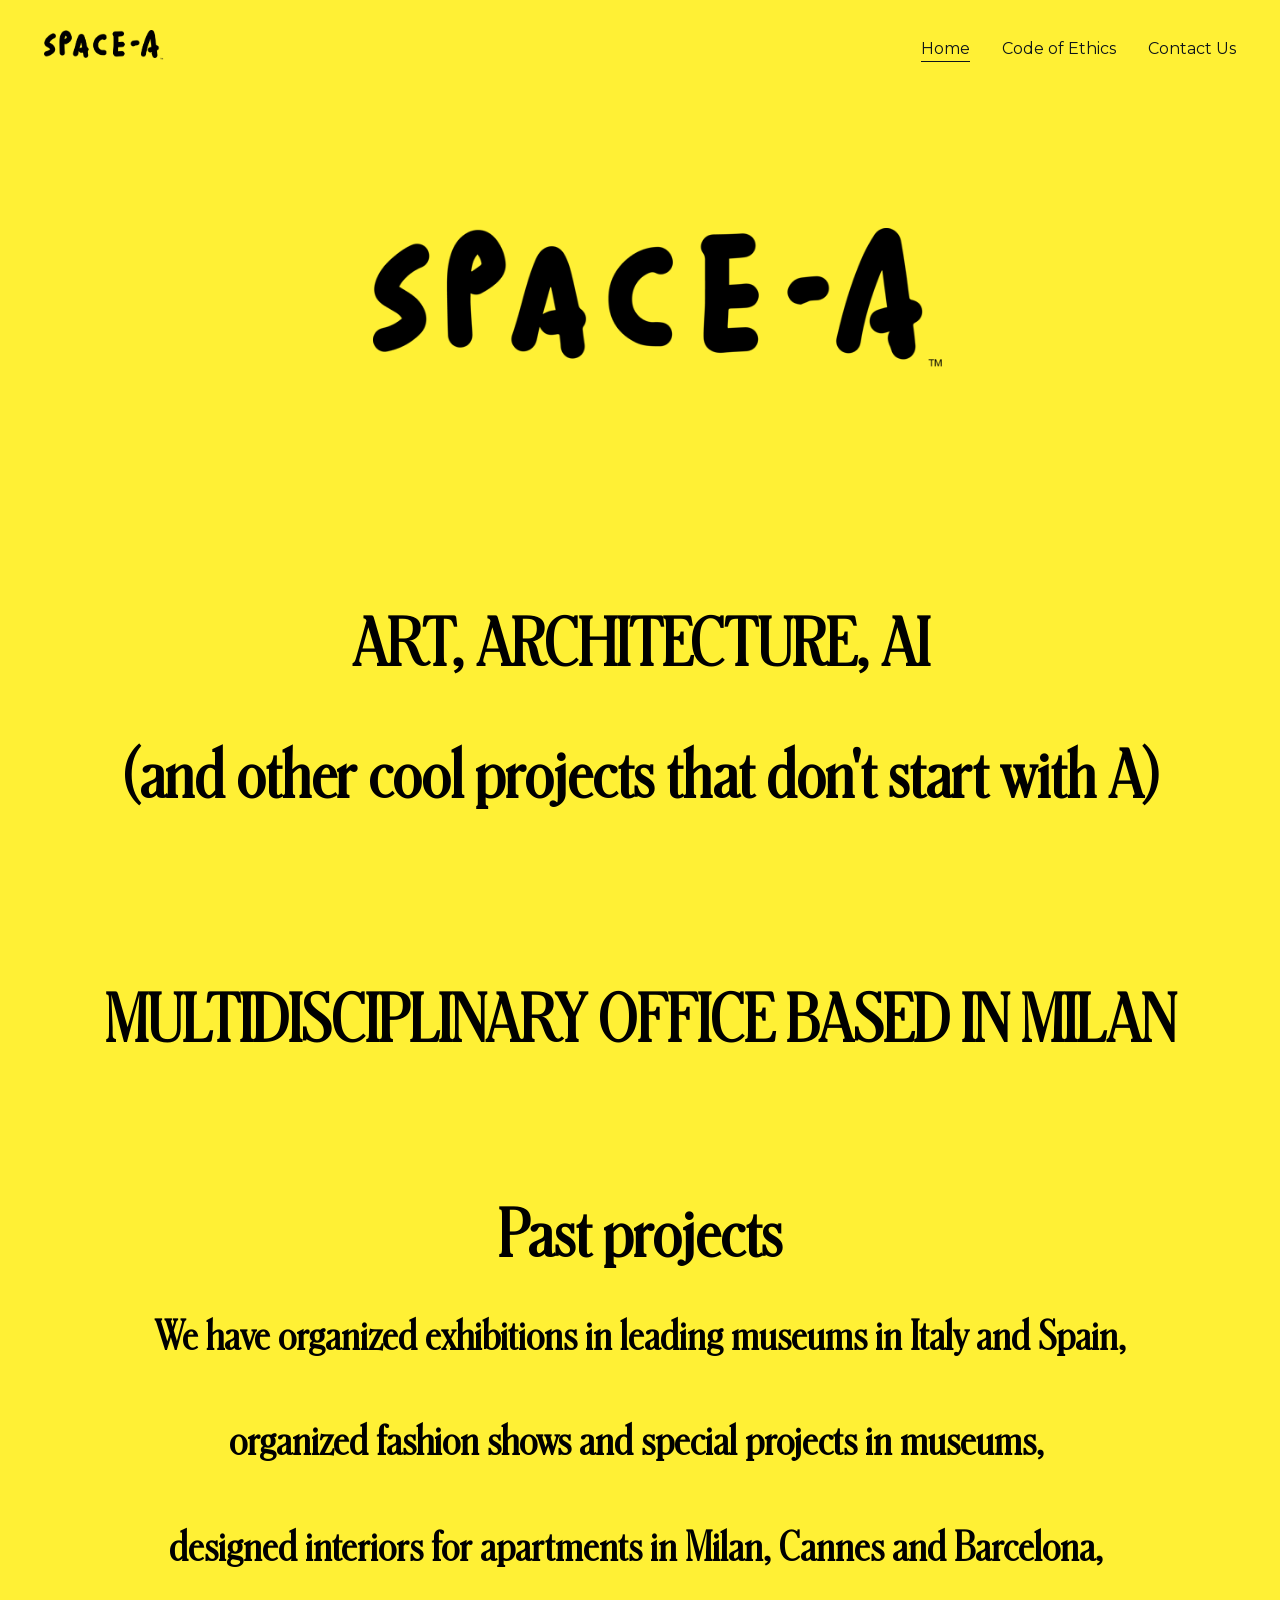
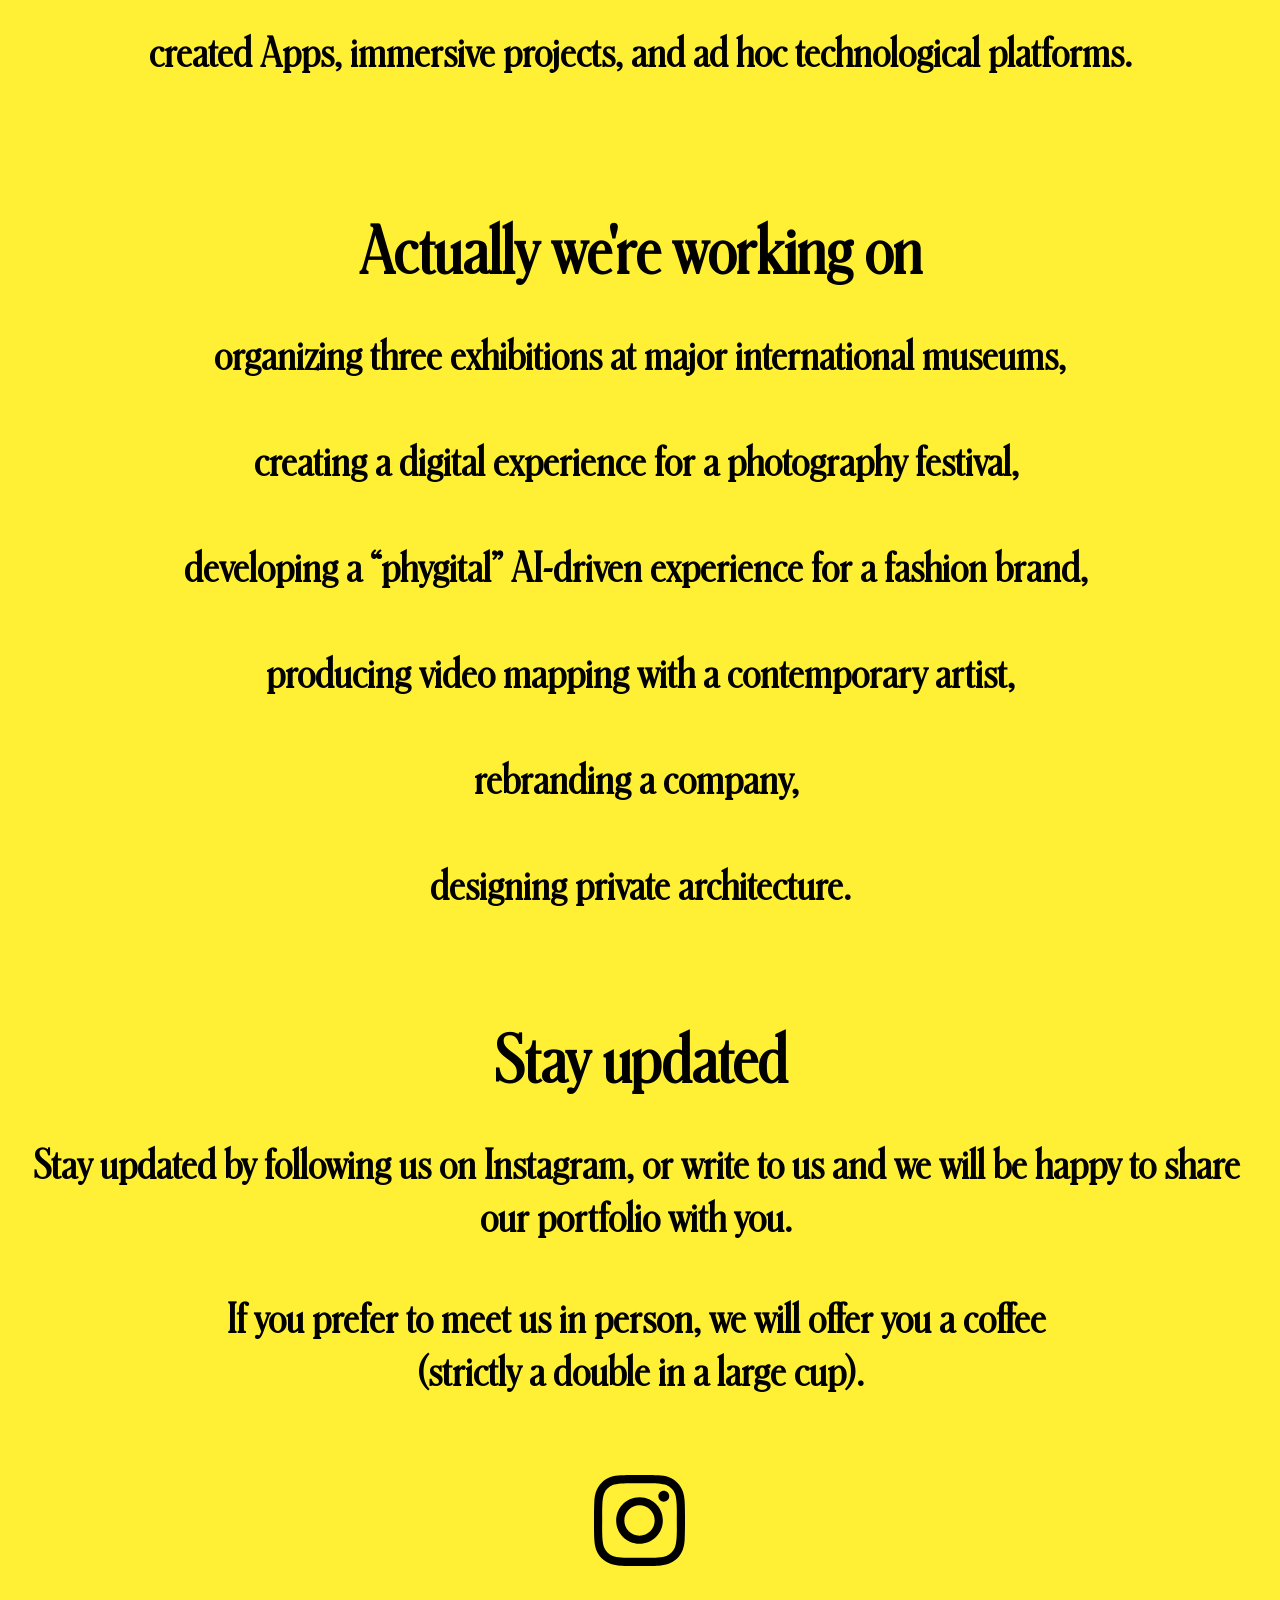
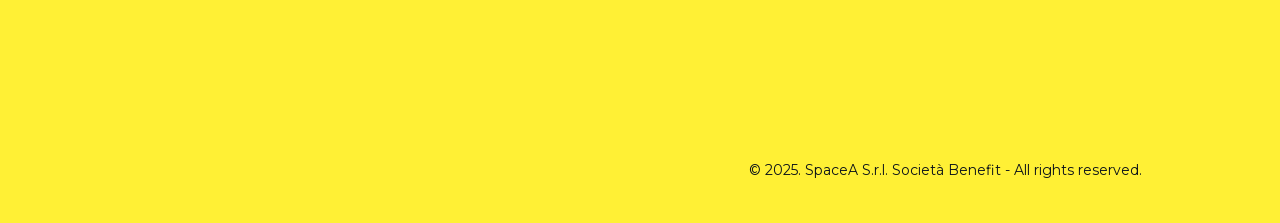
==== index.html @ a3be021e "ftuygugu" ====
<!DOCTYPE html><html lang="it"> <head><meta charset="utf-8"><meta name="viewport" content="width=device-width, initial-scale=1.0">
<title>SpaceA: Arte, Architettura e Nuove tecnologie | SpaceA</title>
<meta name="description" content="SpaceA S.r.l. Società Benefit — multidisciplinary office in Milan working across art, architecture and AI. Single-file offline copy.">
    <link rel="icon" size="16x16" href="data:;base64,iVBORw0KGgo=">
    <link rel="icon" size="32x32" href="data:;base64,iVBORw0KGgo=">
    <link rel="stylesheet" href="assets/cdnzyrosite/u1/google-fonts/font-faces-41bf297a.css">
    <link rel="stylesheet" href="assets/site.css">
    <style>
      @font-face {
        font-family: "Schnyder Cond M Light Regular";
        src: url("assets/zyrosite/dJoZ94QqkZU4p4O0/Schnyder Cond M Light Regular.woff2") format("woff2");
        font-display: swap;
      }
      @font-face {
        font-family: "Neue Helvetica BQ Regular";
        src: url("assets/zyrosite/dJoZ94QqkZU4p4O0/Neue Helvetica BQ Regular.woff2") format("woff2");
        font-display: swap;
      }
      .sp-page[hidden] {
        display: none;
      }
      .sp-page .layout-element.transition,
      .sp-page .transition [data-animation-role="block-element"],
      .sp-page .transition [data-animation-role="image"] {
        opacity: 1 !important;
        transform: none !important;
      }
      .sp-page .layout-element.transition {
        transition: none !important;
      }
      .sp-page > .page {
        --h1-font-size:64px;
        --h1-font-style:normal;
        --h1-font-family:var(--font-primary);
        --h1-font-weight:600;
        --h1-line-height:1.3;
        --h1-m-font-size:40px;
        --h1-letter-spacing:0;
        --h1-text-transform:none;
        --h1-text-decoration:none;
        --h2-font-size:56px;
        --h2-font-style:normal;
        --h2-font-family:var(--font-primary);
        --h2-font-weight:600;
        --h2-line-height:1.3;
        --h2-m-font-size:36px;
        --h2-letter-spacing:0;
        --h2-text-transform:none;
        --h2-text-decoration:none;
        --h3-font-size:48px;
        --h3-font-style:normal;
        --h3-font-family:var(--font-primary);
        --h3-font-weight:600;
        --h3-line-height:1.3;
        --h3-m-font-size:32px;
        --h3-letter-spacing:0;
        --h3-text-transform:none;
        --h3-text-decoration:none;
        --h4-font-size:40px;
        --h4-font-style:normal;
        --h4-font-family:var(--font-primary);
        --h4-font-weight:600;
        --h4-line-height:1.3;
        --h4-m-font-size:24px;
        --h4-letter-spacing:0;
        --h4-text-transform:none;
        --h4-text-decoration:none;
        --h5-font-size:26px;
        --h5-font-style:normal;
        --h5-font-family:var(--font-primary);
        --h5-font-weight:600;
        --h5-line-height:1.3;
        --h5-m-font-size:20px;
        --h5-letter-spacing:0;
        --h5-text-transform:none;
        --h5-text-decoration:none;
        --h6-font-size:18px;
        --h6-font-style:normal;
        --h6-font-family:var(--font-primary);
        --h6-font-weight:600;
        --h6-line-height:1.3;
        --h6-m-font-size:18px;
        --h6-letter-spacing:0;
        --h6-text-transform:none;
        --h6-text-decoration:none;
        --body-font-size:16px;
        --body-font-style:normal;
        --body-font-family:var(--font-secondary);
        --body-font-weight:400;
        --body-line-height:1.5;
        --body-m-font-size:16px;
        --body-letter-spacing:normal;
        --body-text-transform:none;
        --body-text-decoration:none;
        --font-primary:'Montserrat', sans-serif;
        --font-secondary:'Montserrat', sans-serif;
        --nav-link-color:#0d141a;
        --nav-link-font-size:16px;
        --nav-link-font-style:normal;
        --nav-link-color-hover:#0d141a;
        --nav-link-font-family:var(--font-secondary);
        --nav-link-font-weight:400;
        --nav-link-line-height:1.5;
        --nav-link-m-font-size:16px;
        --nav-link-letter-spacing:normal;
        --nav-link-text-transform:none;
        --nav-link-text-decoration:none;
        --body-large-font-size:18px;
        --body-large-font-style:normal;
        --body-large-font-family:var(--font-secondary);
        --body-large-font-weight:400;
        --body-large-line-height:1.5;
        --body-large-m-font-size:18px;
        --body-large-letter-spacing:normal;
        --body-large-text-transform:none;
        --body-large-text-decoration:none;
        --body-small-font-size:14px;
        --body-small-font-style:normal;
        --body-small-font-family:var(--font-secondary);
        --body-small-font-weight:500;
        --body-small-line-height:1.5;
        --body-small-m-font-size:14px;
        --body-small-letter-spacing:normal;
        --body-small-text-transform:uppercase;
        --body-small-text-decoration:none;
        --grid-button-primary-font-size:16px;
        --grid-button-primary-padding-x:40px;
        --grid-button-primary-padding-y:16px;
        --grid-button-primary-font-color:#ffffff;
        --grid-button-primary-font-style:normal;
        --grid-button-primary-font-family:var(--font-secondary);
        --grid-button-primary-font-weight:400;
        --grid-button-primary-line-height:normal;
        --grid-button-primary-m-font-size:16px;
        --grid-button-primary-m-padding-x:36px;
        --grid-button-primary-m-padding-y:14px;
        --grid-button-primary-box-shadow-x:0px;
        --grid-button-primary-box-shadow-y:0px;
        --grid-button-primary-border-radius:999px;
        --grid-button-primary-letter-spacing:normal;
        --grid-button-primary-text-transform:none;
        --grid-button-primary-box-shadow-blur:0px;
        --grid-button-primary-text-decoration:none;
        --grid-button-primary-background-color:rgb(0, 0, 0);
        --grid-button-primary-box-shadow-color:rgba(0, 0, 0, 0);
        --grid-button-primary-box-shadow-spread:0px;
        --grid-button-primary-box-shadow-x-hover:0px;
        --grid-button-primary-box-shadow-y-hover:0px;
        --grid-button-primary-transition-duration:0.2s;
        --grid-button-primary-box-shadow-blur-hover:0px;
        --grid-button-primary-background-color-hover:rgb(29, 30, 32);
        --grid-button-primary-box-shadow-color-hover:0px;
        --grid-button-primary-box-shadow-spread-hover:0px;
        --grid-button-primary-transition-timing-function:ease;
        --grid-button-secondary-font-size:16px;
        --grid-button-secondary-padding-x:40px;
        --grid-button-secondary-padding-y:16px;
        --grid-button-secondary-font-color:rgb(0, 0, 0);
        --grid-button-secondary-font-style:normal;
        --grid-button-secondary-font-family:var(--font-secondary);
        --grid-button-secondary-font-weight:400;
        --grid-button-secondary-line-height:normal;
        --grid-button-secondary-m-font-size:16px;
        --grid-button-secondary-m-padding-x:36px;
        --grid-button-secondary-m-padding-y:14px;
        --grid-button-secondary-box-shadow-x:0px;
        --grid-button-secondary-box-shadow-y:0px;
        --grid-button-secondary-border-radius:999px;
        --grid-button-secondary-letter-spacing:normal;
        --grid-button-secondary-text-transform:none;
        --grid-button-secondary-box-shadow-blur:0px;
        --grid-button-secondary-text-decoration:none;
        --grid-button-secondary-background-color:white;
        --grid-button-secondary-box-shadow-color:rgba(0, 0, 0, 0);
        --grid-button-secondary-box-shadow-spread:0px;
        --grid-button-secondary-box-shadow-x-hover:0px;
        --grid-button-secondary-box-shadow-y-hover:0px;
        --grid-button-secondary-transition-duration:0.2s;
        --grid-button-secondary-box-shadow-blur-hover:0px;
        --grid-button-secondary-background-color-hover:rgb(240, 240, 240);
        --grid-button-secondary-box-shadow-color-hover:0px;
        --grid-button-secondary-box-shadow-spread-hover:0px;
        --grid-button-secondary-transition-timing-function:ease;
        --4e8a686a:70px;
      }
      .coe-dl-btn {
        display: inline-block;
        background-color: #000000;
        color: #ffffff;
        font-family: "Montserrat", sans-serif;
        font-size: 16px;
        font-weight: 400;
        line-height: normal;
        padding: 16px 40px;
        border: 1px solid #0d141a;
        border-radius: 999px;
        text-decoration: none;
        cursor: pointer;
        transition: background-color 0.2s ease;
      }
      .coe-dl-btn:hover {
        background-color: #2d236d;
      }
    </style>
  </head><body>
<section class="sp-page" id="sp-home" data-route="home" data-title="SpaceA: Arte, Architettura e Nuove tecnologie | SpaceA" hidden>
<main class="page"><div class="sticky-trigger"></div><!----><div class="top-blocks--sticky top-blocks"><!----><header class="block-header" style="--nav-link-font-weight:400;--nav-link-text-color:#0d141a;--nav-link-text-color-hover:#0d141a;--header-height-mobile:70px;--width:1240px;--padding-top:30px;--padding:30px 16px 30px 16px;--padding-right:16px;--padding-bottom:30px;--padding-left:16px;--m-padding-top:24px;--m-padding:24px 16px 24px 16px;--m-padding-right:16px;--m-padding-bottom:24px;--m-padding-left:16px;--logo-width:138px;--cartIconSize:24px;--link-spacing:32px;--m-logo-width:80.5625px;--m-link-spacing:20px;--element-spacing:32px;--contrastBackgroundColor:rgb(247, 228, 0);--background-color:rgb(255, 240, 53);" backgroundcolorcontrast="rgb(247, 228, 0)" height="97" is-in-preview-mode="false" is-preview-mobile-view="false" data-v-6a88bed3><div class="background" style="--background-color:rgb(255, 240, 53);" data-v-6a88bed3></div><!--[--><div class="block-header-layout-desktop block-header-layout-desktop--desktop-1" style="--7708d8d2:min-content auto ;--a54fb50e:0px;" data-v-a07a4ffe><!--[--><a class="block-header-logo block-header__logo" href="#/home" data-v-6a88bed3 style="--0c1b1e60:138px;--5d79b3cd:37px;--21476ca4:24px;--43ce6f65:24;--dff81636:400;--653c9bff:80.5625px;--2887ea0e:22px;--669f3aa2:24px;" data-v-4ae1c879><img class="block-header-logo__image" src="assets/zyrosite/cdn-cgi/image/format=auto,w=375,fit=crop,q=95/dJoZ94QqkZU4p4O0/logo-sito-Yyv9RJy6vXhZXEE0.png" alt="SpaceA logo" data-v-4ae1c879></a><!--]--><!--[--><nav class="block-header__nav" data-v-6a88bed3><ul class="block-header__nav-links" data-v-6a88bed3><!--[--><li class="block-header-item" data-v-6a88bed3 data-v-7a1586db><label class="block-header-item__label" data-v-7a1586db><!----><div class="item-content-wrapper item-content-wrapper--active block-header-item__item" aria-haspopup="false" data-v-7a1586db data-v-63e4f6b6><a class="item-content" href="#/home" data-v-63e4f6b6>Home</a><!----></div><!----></label></li><li class="block-header-item" data-v-6a88bed3 data-v-7a1586db><label class="block-header-item__label" data-v-7a1586db><!----><div class="item-content-wrapper block-header-item__item" aria-haspopup="false" data-v-7a1586db data-v-63e4f6b6><a class="item-content" target="_self" href="#/code-of-ethics" data-v-63e4f6b6>Code of Ethics</a><!----></div><!----></label></li><li class="block-header-item" data-v-6a88bed3 data-v-7a1586db><label class="block-header-item__label" data-v-7a1586db><!----><div class="item-content-wrapper block-header-item__item" aria-haspopup="false" data-v-7a1586db data-v-63e4f6b6><a class="item-content" href="#/contact-us" data-v-63e4f6b6>Contact Us</a><!----></div><!----></label></li><!--]--></ul></nav><!--]--><!--[--><!--]--><!--[--><!--]--><!--[--><!--]--><!--[--><!--]--></div><div class="block-header-layout-mobile block-header-layout-mobile--mobile-1" style="--7708d8d2:min-content auto ;--a54fb50e:0px;" data-v-a07a4ffe><!--[--><a class="block-header-logo block-header__logo" href="#/home" data-v-6a88bed3 style="--0c1b1e60:138px;--5d79b3cd:37px;--21476ca4:24px;--43ce6f65:24;--dff81636:400;--653c9bff:80.5625px;--2887ea0e:22px;--669f3aa2:24px;" data-v-4ae1c879><img class="block-header-logo__image" src="assets/zyrosite/cdn-cgi/image/format=auto,w=375,fit=crop,q=95/dJoZ94QqkZU4p4O0/logo-sito-Yyv9RJy6vXhZXEE0.png" alt="SpaceA logo" data-v-4ae1c879></a><!--]--><!--[--><!--]--><!--[--><button type="button" class="burger block-header__hamburger-menu" title="Menu" data-v-6a88bed3 style="--165ebbac:var(--nav-link-text-color);" data-v-ccf9b649><span class="burger__bun" data-v-ccf9b649></span><span class="burger__meat" data-v-ccf9b649></span><span class="burger__bun" data-v-ccf9b649></span></button><!--]--><div class="block-header-layout-mobile__dropdown--link-align-right block-header-layout-mobile__dropdown" data-v-a07a4ffe><!--[--><nav class="block-header__nav" data-v-6a88bed3><ul class="block-header__nav-links" data-v-6a88bed3><!--[--><li class="block-header-item" data-v-6a88bed3 data-v-7a1586db><label class="block-header-item__label" data-v-7a1586db><!----><div class="item-content-wrapper item-content-wrapper--active block-header-item__item" aria-haspopup="false" data-v-7a1586db data-v-63e4f6b6><a class="item-content" href="#/home" data-v-63e4f6b6>Home</a><!----></div><!----></label></li><li class="block-header-item" data-v-6a88bed3 data-v-7a1586db><label class="block-header-item__label" data-v-7a1586db><!----><div class="item-content-wrapper block-header-item__item" aria-haspopup="false" data-v-7a1586db data-v-63e4f6b6><a class="item-content" target="_self" href="#/code-of-ethics" data-v-63e4f6b6>Code of Ethics</a><!----></div><!----></label></li><li class="block-header-item" data-v-6a88bed3 data-v-7a1586db><label class="block-header-item__label" data-v-7a1586db><!----><div class="item-content-wrapper block-header-item__item" aria-haspopup="false" data-v-7a1586db data-v-63e4f6b6><a class="item-content" href="#/contact-us" data-v-63e4f6b6>Contact Us</a><!----></div><!----></label></li><!--]--></ul></nav><!--]--><!--[--><!--]--><!--[--><!--]--><!--[--><!--]--></div></div><!--]--></header></div><div class="page__blocks"><!--[--><section id="ai-b1Jqvy" class="block block--desktop-first-visible block--mobile-first-visible" style="--block-padding-top:16px;--block-padding:16px 0 16px 0;--block-padding-right:0;--block-padding-bottom:16px;--block-padding-left:0;--m-block-padding:16px;" data-v-56bc2a90><div class="block-background" data-v-56bc2a90 style="--f9f3716a:rgb(255, 240, 53);--232c59c7:85%;--24e13266:85%;--2e633380:15%;--b98e7ee4:center;"><!----><!----><!----></div><div class="block-layout block-layout--layout" style="--m-grid-template-rows:12.777777777777779vw auto 12.5vw auto 21.666666666666668vw auto 3px;--t-grid-template-rows:minmax(46px, auto) minmax(74px, auto) minmax(45px, auto) minmax(174px, auto) minmax(78px, auto) minmax(128px, auto) 1fr;--small-desktop-grid-template-rows:10.702614379084967vw auto 16.33986928104575vw auto 13.071895424836601vw auto 67px;--grid-template-rows:minmax(131px, auto) minmax(173px, auto) minmax(200px, auto) minmax(216px, auto) minmax(160px, auto) minmax(132px, auto) 1fr;--m-grid-template-columns:11.28048780487805% 85.97560975609755% 2.7439024390243905%;--grid-template-columns:28.186274509803923% 53.92156862745098% 17.892156862745097%;--m-block-min-height:auto;--t-block-min-height:548px;--small-desktop-block-min-height:auto;--block-min-height:1079px;--cf684206:1224px;--1b0ec2ff:360px;--b11075fe:0 4.444444444444445vw;--5a2609c5:0 16px;" data-v-56bc2a90><!--[--><!--[--><div class="layout-element layout-element--layout layout-element transition transition--slide" style="--text:center;--align:flex-start;--justify:flex-start;--m-element-margin:0 0 16px 0;--z-index:1;--grid-row:4/5;--grid-column:1/4;--m-grid-row:4/5;--m-grid-column:1/4;--7c3810b2:216px;--36d4e892:174px;" data-v-4edbe80f><!--[--><!----><!----><!----><!----><!----><div class="text-box layout-element__component layout-element__component--GridTextBox" id="ai-ZJA5fq" data-v-4edbe80f style="--54285089:break-spaces;--6191828b:break-spaces;"><h1 dir="auto" style="color: rgb(0, 0, 0); --lineHeightMobile: 1.3; --fontSizeMobile: 32px"><span style="font-family: Schnyder\ Cond\ M\ Light\ Regular; font-weight: 700"><strong>ART, ARCHITECTURE, AI</strong></span></h1><h1 dir="auto" style="color: rgb(0, 0, 0); --lineHeightMobile: 1.3; --fontSizeMobile: 32px"><span style="font-family: Schnyder\ Cond\ M\ Light\ Regular; font-weight: 700"><strong>(and other cool projects that don't start with A)</strong></span></h1></div><!----><!----><!----><!----><!----><!----><!----><!----><!----><!--[--><!--]--><!--]--></div><div class="layout-element layout-element--layout layout-element transition transition--slide" style="--text:center;--align:flex-start;--justify:flex-start;--m-element-margin:0 0 16px 0;--z-index:2;--grid-row:6/7;--grid-column:1/4;--m-grid-row:6/7;--m-grid-column:1/4;--7c3810b2:132px;--36d4e892:128px;" data-v-4edbe80f><!--[--><!----><!----><!----><!----><!----><div class="text-box layout-element__component layout-element__component--GridTextBox" id="zX_Jt9" data-v-4edbe80f style="--54285089:break-spaces;--6191828b:break-spaces;"><h1 dir="auto" style="color: rgb(0, 0, 0); --lineHeightMobile: 1.3; --fontSizeMobile: 30px; margin-bottom: 48px"><span style="font-family: Schnyder\ Cond\ M\ Light\ Regular; font-weight: 700"><strong>MULTIDISCIPLINARY OFFICE BASED IN MILAN</strong></span></h1></div><!----><!----><!----><!----><!----><!----><!----><!----><!----><!--[--><!--]--><!--]--></div><div class="layout-element layout-element--layout layout-element transition transition--slide transition--root-hidden" style="--align:center;--justify:center;--m-element-margin:0 0 16px 0;--z-index:3;--grid-row:2/3;--grid-column:2/3;--m-grid-row:2/3;--m-grid-column:2/3;--7c3810b2:173px;--36d4e892:74px;" data-v-4edbe80f><!--[--><!----><!----><!----><!----><!----><!----><!----><!----><!----><div id="zr1AyX" class="image-wrapper image-wrapper--layout layout-element__component layout-element__component--GridImage" data-v-4edbe80f style="--54a109e6:173px;--3e67ee8b:74px;" data-v-cb1e0aee><div rel="nofollow" title style="--9c00fd5c:53.92156862745098vw;--09ad0563:14.133986928104575vw;--5de16d65:100%;--4beec8a0:auto;" class="image image--grid image-wrapper--desktop" data-selector="data-image" data-animation-role="image" data-v-cb1e0aee data-v-e7628ce9><img alt src="assets/zyrosite/cdn-cgi/image/format=auto,w=768,h=202,fit=crop/dJoZ94QqkZU4p4O0/logo_web-mePggpZLGJToyJRx.png" srcset="assets/zyrosite/cdn-cgi/image/format=auto,w=375,h=99,fit=crop/dJoZ94QqkZU4p4O0/logo_web-mePggpZLGJToyJRx.png 328w,assets/zyrosite/cdn-cgi/image/format=auto,w=768,h=202,fit=crop/dJoZ94QqkZU4p4O0/logo_web-mePggpZLGJToyJRx.png 656w,assets/zyrosite/cdn-cgi/image/format=auto,w=1024,h=269,fit=crop/dJoZ94QqkZU4p4O0/logo_web-mePggpZLGJToyJRx.png 861w,assets/zyrosite/cdn-cgi/image/format=auto,w=1024,h=269,fit=crop/dJoZ94QqkZU4p4O0/logo_web-mePggpZLGJToyJRx.png 984w,assets/zyrosite/cdn-cgi/image/format=auto,w=768,h=202,fit=crop/dJoZ94QqkZU4p4O0/logo_web-mePggpZLGJToyJRx.png 660w,assets/zyrosite/cdn-cgi/image/format=auto,w=1440,h=378,fit=crop/dJoZ94QqkZU4p4O0/logo_web-mePggpZLGJToyJRx.png 1320w" sizes="(min-width: 920px) 660px, 282px" height="173" width="660" loading="eager" class="image__image" data-v-e7628ce9><!--[--><!--]--></div><div rel="nofollow" title style="--9c00fd5c:23.03921568627451vw;--09ad0563:6.045751633986928vw;--5de16d65:78.33333333333333vw;--4beec8a0:20.555555555555557vw;" class="image image--grid image-wrapper--mobile" data-selector="data-image" data-animation-role="image" data-v-cb1e0aee data-v-e7628ce9><img alt src="assets/zyrosite/cdn-cgi/image/format=auto,w=375,h=99,fit=crop/dJoZ94QqkZU4p4O0/logo_web-mePggpZLGJToyJRx.png" srcset="assets/zyrosite/cdn-cgi/image/format=auto,w=375,h=98,fit=crop/dJoZ94QqkZU4p4O0/logo_web-mePggpZLGJToyJRx.png 360w,assets/zyrosite/cdn-cgi/image/format=auto,w=768,h=202,fit=crop/dJoZ94QqkZU4p4O0/logo_web-mePggpZLGJToyJRx.png 720w,assets/zyrosite/cdn-cgi/image/format=auto,w=1024,h=269,fit=crop/dJoZ94QqkZU4p4O0/logo_web-mePggpZLGJToyJRx.png 945w,assets/zyrosite/cdn-cgi/image/format=auto,w=1440,h=378,fit=crop/dJoZ94QqkZU4p4O0/logo_web-mePggpZLGJToyJRx.png 1080w,assets/zyrosite/cdn-cgi/image/format=auto,w=375,h=99,fit=crop/dJoZ94QqkZU4p4O0/logo_web-mePggpZLGJToyJRx.png 282w,assets/zyrosite/cdn-cgi/image/format=auto,w=768,h=202,fit=crop/dJoZ94QqkZU4p4O0/logo_web-mePggpZLGJToyJRx.png 564w" sizes="(min-width: 920px) 660px, 282px" height="74" width="282" loading="eager" class="image__image" data-v-e7628ce9><!--[--><!--]--></div></div><!----><!----><!----><!----><!----><!--[--><!--]--><!--]--></div><!--]--><!--]--></div><!----><!----><!----><!----><!----><!----></section><section id="ai-AAzS5V" class="block" style="--block-padding-top:16px;--block-padding:16px 0 16px 0;--block-padding-right:0;--block-padding-bottom:16px;--block-padding-left:0;--m-block-padding:16px;" data-v-56bc2a90><div class="block-background block-background--fixed" data-v-56bc2a90 style="--f9f3716a:rgb(255, 240, 53);--232c59c7:85%;--24e13266:85%;--2e633380:15%;--b98e7ee4:center;"><!----><!----><!----></div><div class="block-layout block-layout--layout" style="--m-grid-template-rows:17.77777777777778vw auto 7.777777777777778vw auto 94px;--t-grid-template-rows:minmax(64px, auto) minmax(53px, auto) minmax(28px, auto) minmax(599px, auto) 1fr;--small-desktop-grid-template-rows:1.3888888888888888vw auto 2.696078431372549vw auto 106px;--grid-template-rows:minmax(17px, auto) minmax(84px, auto) minmax(33px, auto) minmax(370px, auto) 1fr;--m-grid-template-columns:100%;--grid-template-columns:100%;--m-block-min-height:auto;--t-block-min-height:838px;--small-desktop-block-min-height:auto;--block-min-height:610px;--cf684206:1224px;--1b0ec2ff:360px;--b11075fe:0 4.444444444444445vw;--5a2609c5:0 16px;" data-v-56bc2a90><!--[--><!--[--><div class="layout-element layout-element--layout layout-element transition transition--slide" style="--text:center;--align:flex-start;--justify:flex-start;--m-element-margin:0 0 16px 0;--z-index:1;--grid-row:2/3;--grid-column:1/2;--m-grid-row:2/3;--m-grid-column:1/2;--7c3810b2:84px;--36d4e892:53px;" data-v-4edbe80f><!--[--><!----><!----><!----><!----><!----><div class="text-box layout-element__component layout-element__component--GridTextBox" id="zh2X8F" data-v-4edbe80f style="--54285089:break-spaces;--6191828b:break-spaces;"><h1 style="color: rgb(0, 0, 0)" dir="auto"><span style="font-family: Schnyder\ Cond\ M\ Light\ Regular; font-weight: 700"><strong>Past projects</strong></span></h1></div><!----><!----><!----><!----><!----><!----><!----><!----><!----><!--[--><!--]--><!--]--></div><div class="layout-element layout-element--layout layout-element transition transition--slide" style="--text:center;--align:flex-start;--justify:flex-start;--m-element-margin:0 0 16px 0;--z-index:2;--grid-row:4/5;--grid-column:1/2;--m-grid-row:4/5;--m-grid-column:1/2;--7c3810b2:370px;--36d4e892:599px;" data-v-4edbe80f><!--[--><!----><!----><!----><!----><!----><div class="text-box layout-element__component layout-element__component--GridTextBox" id="z1e5sY" data-v-4edbe80f style="--54285089:break-spaces;--6191828b:break-spaces;"><h1 dir="auto" style="color: rgb(0, 0, 0); --lineHeightMobile: 1.3; --lineHeightDesktop: 1.3; --fontSizeMobile: 30px; --fontSizeDesktop: 40px"><span style="font-family: Schnyder\ Cond\ M\ Light\ Regular; font-weight: 700"><strong>We have organized exhibitions in leading museums in Italy and Spain,</strong></span><br><span style="font-weight: 700"><strong><br></strong></span><span style="font-family: Schnyder\ Cond\ M\ Light\ Regular; font-weight: 700"><strong>organized fashion shows and special projects in museums, </strong></span><br><span style="font-family: Schnyder\ Cond\ M\ Light\ Regular; font-weight: 700"><strong><br>designed interiors for apartments in Milan, Cannes and Barcelona, </strong></span><br><span style="font-family: Schnyder\ Cond\ M\ Light\ Regular; font-weight: 700"><strong><br>created Apps, immersive projects, and ad hoc technological platforms.</strong></span></h1></div><!----><!----><!----><!----><!----><!----><!----><!----><!----><!--[--><!--]--><!--]--></div><!--]--><!--]--></div><!----><!----><!----><!----><!----><!----></section><section id="zbncci" class="block" style="--block-padding-top:16px;--block-padding:16px 0 16px 0;--block-padding-right:0;--block-padding-bottom:16px;--block-padding-left:0;--m-block-padding:16px;" data-v-56bc2a90><div class="block-background block-background--fixed" data-v-56bc2a90 style="--f9f3716a:rgb(255, 240, 53);--232c59c7:85%;--24e13266:85%;--2e633380:15%;--b98e7ee4:center;"><!----><!----><!----></div><div class="block-layout block-layout--layout" style="--m-grid-template-rows:10.555555555555555vw auto 4.444444444444445vw auto 27px;--t-grid-template-rows:minmax(38px, auto) minmax(106px, auto) minmax(16px, auto) minmax(720px, auto) 1fr;--small-desktop-grid-template-rows:1.9607843137254901vw auto 2.9411764705882355vw auto 82px;--grid-template-rows:minmax(24px, auto) minmax(84px, auto) minmax(36px, auto) minmax(583px, auto) 1fr;--m-grid-template-columns:100%;--grid-template-columns:100%;--m-block-min-height:auto;--t-block-min-height:907px;--small-desktop-block-min-height:auto;--block-min-height:809px;--cf684206:1224px;--1b0ec2ff:360px;--b11075fe:0 4.444444444444445vw;--5a2609c5:0 16px;" data-v-56bc2a90><!--[--><!--[--><div class="layout-element layout-element--layout layout-element transition transition--slide" style="--text:center;--align:flex-start;--justify:flex-start;--m-element-margin:0 0 16px 0;--z-index:1;--grid-row:4/5;--grid-column:1/2;--m-grid-row:4/5;--m-grid-column:1/2;--7c3810b2:583px;--36d4e892:720px;" data-v-4edbe80f><!--[--><!----><!----><!----><!----><!----><div class="text-box layout-element__component layout-element__component--GridTextBox" id="zv4dFo" data-v-4edbe80f style="--54285089:break-spaces;--6191828b:break-spaces;"><h1 style="color: rgb(0, 0, 0); --lineHeightMobile: 1.3; --lineHeightDesktop: 1.3; --fontSizeMobile: 30px; --fontSizeDesktop: 40px" dir="auto"><span style="font-family: Schnyder\ Cond\ M\ Light\ Regular; font-weight: 700"><strong>organizing three exhibitions at major international museums,<br> <br>creating a digital experience for a photography festival, <br><br>developing a “phygital” AI-driven experience for a fashion brand, <br><br>producing video mapping with a contemporary artist,<br> <br>rebranding a company, <br><br>designing private architecture.</strong></span></h1></div><!----><!----><!----><!----><!----><!----><!----><!----><!----><!--[--><!--]--><!--]--></div><div class="layout-element layout-element--layout layout-element transition transition--slide" style="--text:center;--align:flex-start;--justify:flex-start;--m-element-margin:0 0 16px 0;--z-index:2;--grid-row:2/3;--grid-column:1/2;--m-grid-row:2/3;--m-grid-column:1/2;--7c3810b2:84px;--36d4e892:106px;" data-v-4edbe80f><!--[--><!----><!----><!----><!----><!----><div class="text-box layout-element__component layout-element__component--GridTextBox" id="zK0gQM" data-v-4edbe80f style="--54285089:break-spaces;--6191828b:break-spaces;"><h1 style="color: rgb(0, 0, 0)" dir="auto"><span style="font-family: Schnyder\ Cond\ M\ Light\ Regular; font-weight: 700"><strong>Actually we're working on</strong></span></h1></div><!----><!----><!----><!----><!----><!----><!----><!----><!----><!--[--><!--]--><!--]--></div><!--]--><!--]--></div><!----><!----><!----><!----><!----><!----></section><section id="ztB6-m" class="block" style="--block-padding-top:16px;--block-padding:16px 0 16px 0;--block-padding-right:0;--block-padding-bottom:16px;--block-padding-left:0;--m-block-padding:16px;" data-v-56bc2a90><div class="block-background block-background--fixed" data-v-56bc2a90 style="--f9f3716a:rgb(255, 240, 53);--232c59c7:85%;--24e13266:85%;--2e633380:15%;--b98e7ee4:center;"><!----><!----><!----></div><div class="block-layout block-layout--layout" style="--m-grid-template-rows:6.666666666666667vw auto 10vw auto 10.833333333333334vw auto 43.611111111111114vw auto 16px;--t-grid-template-rows:minmax(24px, auto) minmax(53px, auto) minmax(36px, auto) minmax(408px, auto) minmax(39px, auto) minmax(91px, auto) minmax(157px, auto) minmax(48px, auto) 1fr;--small-desktop-grid-template-rows:1.9607843137254901vw auto 2.9411764705882355vw auto 6.209150326797386vw auto 15.931372549019608vw auto 43px;--grid-template-rows:minmax(24px, auto) minmax(84px, auto) minmax(36px, auto) minmax(260px, auto) minmax(76px, auto) minmax(91px, auto) minmax(195px, auto) minmax(18px, auto) 1fr;--m-grid-template-columns:36.28048780487805% 32.6219512195122% 31.097560975609756%;--grid-template-columns:46.24183006535948% 7.434640522875817% 5.228758169934641% 41.09477124183007%;--m-block-min-height:auto;--t-block-min-height:872px;--small-desktop-block-min-height:auto;--block-min-height:827px;--cf684206:1224px;--1b0ec2ff:360px;--b11075fe:0 4.444444444444445vw;--5a2609c5:0 16px;" data-v-56bc2a90><!--[--><!--[--><div class="layout-element layout-element--layout layout-element transition transition--slide" style="--text:center;--align:flex-start;--justify:flex-start;--m-element-margin:0 0 16px 0;--z-index:1;--grid-row:4/5;--grid-column:1/5;--m-grid-row:4/5;--m-grid-column:1/4;--7c3810b2:260px;--36d4e892:408px;" data-v-4edbe80f><!--[--><!----><!----><!----><!----><!----><div class="text-box layout-element__component layout-element__component--GridTextBox" id="zZUDyb" data-v-4edbe80f style="--54285089:break-spaces;--6191828b:break-spaces;"><h1 style="color: rgb(0, 0, 0); --lineHeightMobile: 1.3; --lineHeightDesktop: 1.3; --fontSizeMobile: 30px; --fontSizeDesktop: 40px" dir="auto"><span style="font-family: Schnyder\ Cond\ M\ Light\ Regular; font-weight: 700"><strong>Stay updated by following us on Instagram, or write to us and we will be happy to share our portfolio with you. </strong></span></h1><h1 style="color: rgb(0, 0, 0); --lineHeightMobile: 1.3; --lineHeightDesktop: 1.3; --fontSizeMobile: 30px; --fontSizeDesktop: 40px" dir="auto"><span style="font-family: Schnyder\ Cond\ M\ Light\ Regular; font-weight: 700"><strong>If you prefer to meet us in person, we will offer you a coffee </strong></span><br><span style="font-family: Schnyder\ Cond\ M\ Light\ Regular; font-weight: 700"><strong>(strictly a double in a large cup).</strong></span></h1></div><!----><!----><!----><!----><!----><!----><!----><!----><!----><!--[--><!--]--><!--]--></div><div class="layout-element layout-element--layout layout-element transition transition--slide" style="--text:center;--align:flex-start;--justify:flex-start;--m-element-margin:0 0 16px 0;--z-index:2;--grid-row:2/3;--grid-column:1/5;--m-grid-row:2/3;--m-grid-column:1/4;--7c3810b2:84px;--36d4e892:53px;" data-v-4edbe80f><!--[--><!----><!----><!----><!----><!----><div class="text-box layout-element__component layout-element__component--GridTextBox" id="z0XOSx" data-v-4edbe80f style="--54285089:break-spaces;--6191828b:break-spaces;"><h1 style="color: rgb(0, 0, 0)" dir="auto"><span style="font-family: Schnyder\ Cond\ M\ Light\ Regular; font-weight: 700"><strong>Stay updated</strong></span></h1></div><!----><!----><!----><!----><!----><!----><!----><!----><!----><!--[--><!--]--><!--]--></div><div class="layout-element layout-element--layout layout-element transition transition--slide" style="--icon-size:91px;--icon-color:rgb(0, 0, 0);--icon-spacing:space-between;--icon-direction:row;--icon-color-hover:#ffffff;--m-element-margin:0 0 32px 0;--space-between-icons:32px;--z-index:3;--grid-row:6/7;--grid-column:2/3;--m-grid-row:6/7;--m-grid-column:2/3;--7c3810b2:91px;--36d4e892:91px;" data-v-4edbe80f><!--[--><!----><!----><!----><!----><!----><!----><!----><div class="social-icons social-icons--row layout-element__component layout-element__component--GridSocialIcons" style="--m-icon-direction:row;--icon-padding-vertical:0;--icon-padding-horizontal:var(--space-between-icons);height:100%;--space-between-icons:0px;" id="ai-PGrlqt" data-v-4edbe80f data-v-4f5a0e3f><!--[--><a href="https://www.instagram.com/spacea.ai?igsh=NjlianF5YWFxems=&amp;utm_source=qr" target="_blank" rel="noopener" title="Go to Instagram page" class="social-icons__link" data-v-4f5a0e3f><svg xmlns="http://www.w3.org/2000/svg" fill="none" viewBox="0 0 24 24" height="24" width="24">
<path fill="currentColor" d="M12.0027 5.84808C8.59743 5.84808 5.85075 8.59477 5.85075 12C5.85075 15.4053 8.59743 18.1519 12.0027 18.1519C15.4079 18.1519 18.1546 15.4053 18.1546 12C18.1546 8.59477 15.4079 5.84808 12.0027 5.84808ZM12.0027 15.9996C9.80212 15.9996 8.00312 14.2059 8.00312 12C8.00312 9.7941 9.79677 8.00046 12.0027 8.00046C14.2086 8.00046 16.0022 9.7941 16.0022 12C16.0022 14.2059 14.2032 15.9996 12.0027 15.9996ZM19.8412 5.59644C19.8412 6.39421 19.1987 7.03135 18.4062 7.03135C17.6085 7.03135 16.9713 6.38885 16.9713 5.59644C16.9713 4.80402 17.6138 4.16153 18.4062 4.16153C19.1987 4.16153 19.8412 4.80402 19.8412 5.59644ZM23.9157 7.05277C23.8247 5.13063 23.3856 3.42801 21.9775 2.02522C20.5747 0.622429 18.8721 0.183388 16.9499 0.0870135C14.9689 -0.0254238 9.03112 -0.0254238 7.05008 0.0870135C5.1333 0.178034 3.43068 0.617075 2.02253 2.01986C0.614389 3.42265 0.180703 5.12527 0.0843279 7.04742C-0.0281093 9.02845 -0.0281093 14.9662 0.0843279 16.9472C0.175349 18.8694 0.614389 20.572 2.02253 21.9748C3.43068 23.3776 5.12794 23.8166 7.05008 23.913C9.03112 24.0254 14.9689 24.0254 16.9499 23.913C18.8721 23.822 20.5747 23.3829 21.9775 21.9748C23.3803 20.572 23.8193 18.8694 23.9157 16.9472C24.0281 14.9662 24.0281 9.03381 23.9157 7.05277ZM21.3564 19.0728C20.9388 20.1223 20.1303 20.9307 19.0755 21.3537C17.496 21.9802 13.7481 21.8356 12.0027 21.8356C10.2572 21.8356 6.50396 21.9748 4.92984 21.3537C3.88042 20.9361 3.07195 20.1276 2.64897 19.0728C2.02253 17.4934 2.16709 13.7455 2.16709 12C2.16709 10.2546 2.02789 6.50129 2.64897 4.92717C3.06659 3.87776 3.87507 3.06928 4.92984 2.6463C6.50931 2.01986 10.2572 2.16443 12.0027 2.16443C13.7481 2.16443 17.5014 2.02522 19.0755 2.6463C20.1249 3.06392 20.9334 3.8724 21.3564 4.92717C21.9828 6.50665 21.8383 10.2546 21.8383 12C21.8383 13.7455 21.9828 17.4987 21.3564 19.0728Z"></path>
</svg>
</a><!--]--></div><!----><!----><!----><!----><!----><!----><!----><!--[--><!--]--><!--]--></div><div class="layout-element layout-element--layout layout-element transition transition--slide" style="--text:left;--align:flex-start;--justify:center;--m-element-margin:0 0 24px 0;--z-index:4;--grid-row:8/9;--grid-column:4/5;--m-grid-row:8/9;--m-grid-column:1/4;--7c3810b2:18px;--36d4e892:48px;" data-v-4edbe80f><!--[--><!----><!----><!----><!----><!----><div class="text-box layout-element__component layout-element__component--GridTextBox" id="zj5s4P" data-v-4edbe80f style="--54285089:break-spaces;--6191828b:break-spaces;"><p class="body" style="color: rgb(13, 20, 26); --lineHeightDesktop: 1.3; --fontSizeDesktop: 14px" dir="auto">© 2025. SpaceA S.r.l. Società Benefit - All rights reserved.</p></div><!----><!----><!----><!----><!----><!----><!----><!----><!----><!--[--><!--]--><!--]--></div><!--]--><!--]--></div><!----><!----><!----><!----><!----><!----></section><!--]--></div><!----><!----><!----></main>
</section>
<section class="sp-page" id="sp-codeofethics" data-route="code-of-ethics" data-title="Code of Ethics | SpaceA" hidden>
<main class="page"><div class="sticky-trigger"></div><!----><div class="top-blocks--sticky top-blocks"><!----><header class="block-header" style="--nav-link-font-weight:400;--nav-link-text-color:#0d141a;--nav-link-text-color-hover:#0d141a;--header-height-mobile:70px;--width:1240px;--padding-top:30px;--padding:30px 16px 30px 16px;--padding-right:16px;--padding-bottom:30px;--padding-left:16px;--m-padding-top:24px;--m-padding:24px 16px 24px 16px;--m-padding-right:16px;--m-padding-bottom:24px;--m-padding-left:16px;--logo-width:138px;--cartIconSize:24px;--link-spacing:32px;--m-logo-width:80.5625px;--m-link-spacing:20px;--element-spacing:32px;--contrastBackgroundColor:rgb(247, 228, 0);--background-color:rgb(255, 240, 53);" backgroundcolorcontrast="rgb(247, 228, 0)" height="97" is-in-preview-mode="false" is-preview-mobile-view="false" data-v-6a88bed3><div class="background" style="--background-color:rgb(255, 240, 53);" data-v-6a88bed3></div><!--[--><div class="block-header-layout-desktop block-header-layout-desktop--desktop-1" style="--7708d8d2:min-content auto ;--a54fb50e:0px;" data-v-a07a4ffe><!--[--><a class="block-header-logo block-header__logo" href="#/home" data-v-6a88bed3 style="--0c1b1e60:138px;--5d79b3cd:37px;--21476ca4:24px;--43ce6f65:24;--dff81636:400;--653c9bff:80.5625px;--2887ea0e:22px;--669f3aa2:24px;" data-v-4ae1c879><img class="block-header-logo__image" src="assets/zyrosite/cdn-cgi/image/format=auto,w=375,fit=crop,q=95/dJoZ94QqkZU4p4O0/logo-sito-Yyv9RJy6vXhZXEE0.png" alt="SpaceA logo" data-v-4ae1c879></a><!--]--><!--[--><nav class="block-header__nav" data-v-6a88bed3><ul class="block-header__nav-links" data-v-6a88bed3><!--[--><li class="block-header-item" data-v-6a88bed3 data-v-7a1586db><label class="block-header-item__label" data-v-7a1586db><!----><div class="item-content-wrapper block-header-item__item" aria-haspopup="false" data-v-7a1586db data-v-63e4f6b6><a class="item-content" href="#/home" data-v-63e4f6b6>Home</a><!----></div><!----></label></li><li class="block-header-item" data-v-6a88bed3 data-v-7a1586db><label class="block-header-item__label" data-v-7a1586db><!----><div class="item-content-wrapper item-content-wrapper--active block-header-item__item" aria-haspopup="false" data-v-7a1586db data-v-63e4f6b6><a class="item-content" target="_self" rel href="#/code-of-ethics" data-v-63e4f6b6>Code of Ethics</a><!----></div><!----></label></li><li class="block-header-item" data-v-6a88bed3 data-v-7a1586db><label class="block-header-item__label" data-v-7a1586db><!----><div class="item-content-wrapper block-header-item__item" aria-haspopup="false" data-v-7a1586db data-v-63e4f6b6><a class="item-content" href="#/contact-us" data-v-63e4f6b6>Contact Us</a><!----></div><!----></label></li><!--]--></ul></nav><!--]--><!--[--><!--]--><!--[--><!--]--><!--[--><!--]--><!--[--><!--]--></div><div class="block-header-layout-mobile block-header-layout-mobile--mobile-1" style="--7708d8d2:min-content auto ;--a54fb50e:0px;" data-v-a07a4ffe><!--[--><a class="block-header-logo block-header__logo" href="#/home" data-v-6a88bed3 style="--0c1b1e60:138px;--5d79b3cd:37px;--21476ca4:24px;--43ce6f65:24;--dff81636:400;--653c9bff:80.5625px;--2887ea0e:22px;--669f3aa2:24px;" data-v-4ae1c879><img class="block-header-logo__image" src="assets/zyrosite/cdn-cgi/image/format=auto,w=375,fit=crop,q=95/dJoZ94QqkZU4p4O0/logo-sito-Yyv9RJy6vXhZXEE0.png" alt="SpaceA logo" data-v-4ae1c879></a><!--]--><!--[--><!--]--><!--[--><button type="button" class="burger block-header__hamburger-menu" title="Menu" data-v-6a88bed3 style="--165ebbac:var(--nav-link-text-color);" data-v-ccf9b649><span class="burger__bun" data-v-ccf9b649></span><span class="burger__meat" data-v-ccf9b649></span><span class="burger__bun" data-v-ccf9b649></span></button><!--]--><div class="block-header-layout-mobile__dropdown--link-align-right block-header-layout-mobile__dropdown" data-v-a07a4ffe><!--[--><nav class="block-header__nav" data-v-6a88bed3><ul class="block-header__nav-links" data-v-6a88bed3><!--[--><li class="block-header-item" data-v-6a88bed3 data-v-7a1586db><label class="block-header-item__label" data-v-7a1586db><!----><div class="item-content-wrapper block-header-item__item" aria-haspopup="false" data-v-7a1586db data-v-63e4f6b6><a class="item-content" href="#/home" data-v-63e4f6b6>Home</a><!----></div><!----></label></li><li class="block-header-item" data-v-6a88bed3 data-v-7a1586db><label class="block-header-item__label" data-v-7a1586db><!----><div class="item-content-wrapper item-content-wrapper--active block-header-item__item" aria-haspopup="false" data-v-7a1586db data-v-63e4f6b6><a class="item-content" target="_self" rel href="#/code-of-ethics" data-v-63e4f6b6>Code of Ethics</a><!----></div><!----></label></li><li class="block-header-item" data-v-6a88bed3 data-v-7a1586db><label class="block-header-item__label" data-v-7a1586db><!----><div class="item-content-wrapper block-header-item__item" aria-haspopup="false" data-v-7a1586db data-v-63e4f6b6><a class="item-content" href="#/contact-us" data-v-63e4f6b6>Contact Us</a><!----></div><!----></label></li><!--]--></ul></nav><!--]--><!--[--><!--]--><!--[--><!--]--><!--[--><!--]--></div></div><!--]--></header></div><div class="page__blocks"><!--[--><section id="coe-lay-0001" class="block block--desktop-first-visible block--mobile-first-visible" style="--block-padding-top:16px;--block-padding:16px 0 16px 0;--block-padding-right:0;--block-padding-bottom:16px;--block-padding-left:0;--m-block-padding:16px;" data-v-56bc2a90><div class="block-background block-background--fixed" data-v-56bc2a90 style="--f9f3716a:rgb(255, 240, 53);--232c59c7:85%;--24e13266:85%;--2e633380:15%;--b98e7ee4:center;"><!----><!----><!----></div><div class="block-layout block-layout--layout" style="--m-grid-template-rows:11.11111111111111vw auto 8.88888888888889vw auto 9.722222222222221vw auto 25px;--t-grid-template-rows:minmax(40px, auto) minmax(368px, auto) minmax(32px, auto) minmax(458px, auto) minmax(35px, auto) minmax(40px, auto) 1fr;--small-desktop-grid-template-rows:5.9640522875816995vw auto 5.228758169934641vw auto 6.862745098039215vw auto 42px;--grid-template-rows:minmax(73px, auto) minmax(207px, auto) minmax(64px, auto) minmax(444px, auto) minmax(84px, auto) minmax(64px, auto) 1fr;--m-grid-template-columns:4.2682926829268295% 91.15853658536585% 4.573170731707317%;--grid-template-columns:25.816993464052292% 48.28431372549019% 25.89869281045752%;--m-block-min-height:auto;--t-block-min-height:998px;--small-desktop-block-min-height:auto;--block-min-height:978px;--cf684206:1224px;--1b0ec2ff:360px;--b11075fe:0 4.444444444444445vw;--5a2609c5:0 16px;" data-v-56bc2a90><!--[--><!--[--><div class="layout-element layout-element--layout layout-element transition transition--slide" style="--text:center;--align:flex-start;--justify:flex-start;--m-element-margin:0 0 16px 0;--z-index:2;--grid-row:2/3;--grid-column:1/4;--m-grid-row:2/3;--m-grid-column:1/4;--7c3810b2:207px;--36d4e892:368px;" data-v-4edbe80f><!--[--><!----><!----><!----><!----><!----><div class="text-box layout-element__component layout-element__component--GridTextBox" id="zikYo1" data-v-4edbe80f style="--54285089:break-spaces;--6191828b:break-spaces;"><h1 dir="auto" style="color: rgb(0, 0, 0); --lineHeightMobile: 1.3; --lineHeightDesktop: 1.3; --fontSizeMobile: 30px; --fontSizeDesktop: 40px"><span style="font-family: Schnyder\ Cond\ M\ Light\ Regular; font-weight: 700"><strong>Code of Ethics</strong></span></h1><h1 dir="auto" style="color: rgb(0, 0, 0); --lineHeightMobile: 1.5; --lineHeightDesktop: 1.5; --fontSizeMobile: 16px; --fontSizeDesktop: 20px"><span style="font-family: Schnyder\ Cond\ M\ Light\ Regular; font-weight: 400"><strong>SpaceA S.r.l. Società Benefit is committed to ethical, transparent and responsible practices across art, architecture and technology. The official Codice Etico details the values and principles that guide our work and our collaborations, every day and on every project.</strong></span></h1><h1 dir="auto" style="color: rgb(0, 0, 0); --fontSizeMobile: 16px; --fontSizeDesktop: 20px; line-height: 1.5"><a class="coe-dl-btn" href="assets/zyrosite/dJoZ94QqkZU4p4O0/spacea-s.r.l.-societa-benefit---codice-etico-Aq2GGr16oQtn3G0O.pdf" download="SpaceA-codice-etico.pdf" style="display:inline-block;background-color:rgb(0, 0, 0);color:#ffffff;font-family:'Montserrat',sans-serif;font-size:16px;font-weight:400;line-height:normal;padding:16px 40px;border-radius:999px;text-decoration:none;border:1px solid #0d141a;cursor:pointer;transition:background-color 0.2s ease">Download the Code of Ethics (PDF)</a></h1><style>.coe-dl-btn:hover{background-color:#2D236D}</style></div><!----><!----><!----><!----><!----><!----><!----><!----><!----><!--[--><!--]--><!--]--></div><div class="layout-element layout-element--layout layout-element transition transition--slide" style="--text:center;--align:flex-start;--justify:flex-start;--m-element-margin:0 0 16px 0;--z-index:3;--grid-row:6/7;--grid-column:1/4;--m-grid-row:6/7;--m-grid-column:1/4;--7c3810b2:64px;--36d4e892:40px;" data-v-4edbe80f><!--[--><!----><!----><!----><!----><!----><div class="text-box layout-element__component layout-element__component--GridTextBox" id="zUFomZ" data-v-4edbe80f style="--54285089:break-spaces;--6191828b:break-spaces;"><h1 dir="auto" style="color: rgb(0, 0, 0); --lineHeightMobile: 1.3; --lineHeightDesktop: 1.3; --fontSizeMobile: 16px; --fontSizeDesktop: 24px"><span style="font-family: Schnyder\ Cond\ M\ Light\ Regular; font-weight: 700"><strong>SpaceA S.r.l. Società Benefit</strong></span><br><span style="font-family: Schnyder\ Cond\ M\ Light\ Regular; font-weight: 700"><strong>Via Giovanni Briosi 10, Milan, Italy</strong></span></h1></div><!----><!----><!----><!----><!----><!----><!----><!----><!----><!--[--><!--]--><!--]--></div><!--]--><!--]--></div><!----><!----><!----><!----><!----><!----></section><!--]--></div><!----><!----><!----></main>
</section>
<section class="sp-page" id="sp-contactus" data-route="contact-us" data-title="Contatti - Spacea, Ufficio Multidisciplinare per Arte e Design | SpaceA" hidden>
<main class="page"><div class="sticky-trigger"></div><!----><div class="top-blocks--sticky top-blocks"><!----><header class="block-header" style="--nav-link-font-weight:400;--nav-link-text-color:#0d141a;--nav-link-text-color-hover:#0d141a;--header-height-mobile:70px;--width:1240px;--padding-top:30px;--padding:30px 16px 30px 16px;--padding-right:16px;--padding-bottom:30px;--padding-left:16px;--m-padding-top:24px;--m-padding:24px 16px 24px 16px;--m-padding-right:16px;--m-padding-bottom:24px;--m-padding-left:16px;--logo-width:138px;--cartIconSize:24px;--link-spacing:32px;--m-logo-width:80.5625px;--m-link-spacing:20px;--element-spacing:32px;--contrastBackgroundColor:rgb(247, 228, 0);--background-color:rgb(255, 240, 53);" backgroundcolorcontrast="rgb(247, 228, 0)" height="97" is-in-preview-mode="false" is-preview-mobile-view="false" data-v-6a88bed3><div class="background" style="--background-color:rgb(255, 240, 53);" data-v-6a88bed3></div><!--[--><div class="block-header-layout-desktop block-header-layout-desktop--desktop-1" style="--7708d8d2:min-content auto ;--a54fb50e:0px;" data-v-a07a4ffe><!--[--><a class="block-header-logo block-header__logo" href="#/home" data-v-6a88bed3 style="--0c1b1e60:138px;--5d79b3cd:37px;--21476ca4:24px;--43ce6f65:24;--dff81636:400;--653c9bff:80.5625px;--2887ea0e:22px;--669f3aa2:24px;" data-v-4ae1c879><img class="block-header-logo__image" src="assets/zyrosite/cdn-cgi/image/format=auto,w=375,fit=crop,q=95/dJoZ94QqkZU4p4O0/logo-sito-Yyv9RJy6vXhZXEE0.png" alt="SpaceA logo" data-v-4ae1c879></a><!--]--><!--[--><nav class="block-header__nav" data-v-6a88bed3><ul class="block-header__nav-links" data-v-6a88bed3><!--[--><li class="block-header-item" data-v-6a88bed3 data-v-7a1586db><label class="block-header-item__label" data-v-7a1586db><!----><div class="item-content-wrapper block-header-item__item" aria-haspopup="false" data-v-7a1586db data-v-63e4f6b6><a class="item-content" href="#/home" data-v-63e4f6b6>Home</a><!----></div><!----></label></li><li class="block-header-item" data-v-6a88bed3 data-v-7a1586db><label class="block-header-item__label" data-v-7a1586db><!----><div class="item-content-wrapper block-header-item__item" aria-haspopup="false" data-v-7a1586db data-v-63e4f6b6><a class="item-content" target="_self" rel href="#/code-of-ethics" data-v-63e4f6b6>Code of Ethics</a><!----></div><!----></label></li><li class="block-header-item" data-v-6a88bed3 data-v-7a1586db><label class="block-header-item__label" data-v-7a1586db><!----><div class="item-content-wrapper item-content-wrapper--active block-header-item__item" aria-haspopup="false" data-v-7a1586db data-v-63e4f6b6><a class="item-content" href="#/contact-us" data-v-63e4f6b6>Contact Us</a><!----></div><!----></label></li><!--]--></ul></nav><!--]--><!--[--><!--]--><!--[--><!--]--><!--[--><!--]--><!--[--><!--]--></div><div class="block-header-layout-mobile block-header-layout-mobile--mobile-1" style="--7708d8d2:min-content auto ;--a54fb50e:0px;" data-v-a07a4ffe><!--[--><a class="block-header-logo block-header__logo" href="#/home" data-v-6a88bed3 style="--0c1b1e60:138px;--5d79b3cd:37px;--21476ca4:24px;--43ce6f65:24;--dff81636:400;--653c9bff:80.5625px;--2887ea0e:22px;--669f3aa2:24px;" data-v-4ae1c879><img class="block-header-logo__image" src="assets/zyrosite/cdn-cgi/image/format=auto,w=375,fit=crop,q=95/dJoZ94QqkZU4p4O0/logo-sito-Yyv9RJy6vXhZXEE0.png" alt="SpaceA logo" data-v-4ae1c879></a><!--]--><!--[--><!--]--><!--[--><button type="button" class="burger block-header__hamburger-menu" title="Menu" data-v-6a88bed3 style="--165ebbac:var(--nav-link-text-color);" data-v-ccf9b649><span class="burger__bun" data-v-ccf9b649></span><span class="burger__meat" data-v-ccf9b649></span><span class="burger__bun" data-v-ccf9b649></span></button><!--]--><div class="block-header-layout-mobile__dropdown--link-align-right block-header-layout-mobile__dropdown" data-v-a07a4ffe><!--[--><nav class="block-header__nav" data-v-6a88bed3><ul class="block-header__nav-links" data-v-6a88bed3><!--[--><li class="block-header-item" data-v-6a88bed3 data-v-7a1586db><label class="block-header-item__label" data-v-7a1586db><!----><div class="item-content-wrapper block-header-item__item" aria-haspopup="false" data-v-7a1586db data-v-63e4f6b6><a class="item-content" href="#/home" data-v-63e4f6b6>Home</a><!----></div><!----></label></li><li class="block-header-item" data-v-6a88bed3 data-v-7a1586db><label class="block-header-item__label" data-v-7a1586db><!----><div class="item-content-wrapper block-header-item__item" aria-haspopup="false" data-v-7a1586db data-v-63e4f6b6><a class="item-content" target="_self" rel href="#/code-of-ethics" data-v-63e4f6b6>Code of Ethics</a><!----></div><!----></label></li><li class="block-header-item" data-v-6a88bed3 data-v-7a1586db><label class="block-header-item__label" data-v-7a1586db><!----><div class="item-content-wrapper item-content-wrapper--active block-header-item__item" aria-haspopup="false" data-v-7a1586db data-v-63e4f6b6><a class="item-content" href="#/contact-us" data-v-63e4f6b6>Contact Us</a><!----></div><!----></label></li><!--]--></ul></nav><!--]--><!--[--><!--]--><!--[--><!--]--><!--[--><!--]--></div></div><!--]--></header></div><div class="page__blocks"><!--[--><section id="ai-gTvKvW" class="block block--desktop-first-visible block--mobile-first-visible" style="--block-padding-top:16px;--block-padding:16px 0 16px 0;--block-padding-right:0;--block-padding-bottom:16px;--block-padding-left:0;--m-block-padding:16px;" data-v-56bc2a90><div class="block-background block-background--fixed" data-v-56bc2a90 style="--f9f3716a:rgb(255, 240, 53);--232c59c7:85%;--24e13266:85%;--2e633380:15%;--b98e7ee4:center;"><!----><!----><!----></div><div class="block-layout block-layout--layout" style="--m-grid-template-rows:11.11111111111111vw auto 8.88888888888889vw auto 9.722222222222221vw auto 25px;--t-grid-template-rows:minmax(40px, auto) minmax(368px, auto) minmax(32px, auto) minmax(458px, auto) minmax(35px, auto) minmax(40px, auto) 1fr;--small-desktop-grid-template-rows:5.9640522875816995vw auto 5.228758169934641vw auto 6.862745098039215vw auto 42px;--grid-template-rows:minmax(73px, auto) minmax(207px, auto) minmax(64px, auto) minmax(444px, auto) minmax(84px, auto) minmax(64px, auto) 1fr;--m-grid-template-columns:4.2682926829268295% 91.15853658536585% 4.573170731707317%;--grid-template-columns:25.816993464052292% 48.28431372549019% 25.89869281045752%;--m-block-min-height:auto;--t-block-min-height:998px;--small-desktop-block-min-height:auto;--block-min-height:978px;--cf684206:1224px;--1b0ec2ff:360px;--b11075fe:0 4.444444444444445vw;--5a2609c5:0 16px;" data-v-56bc2a90><!--[--><!--[--><div class="layout-element layout-element--layout layout-element transition transition--slide" style="--justify:center;--formSpacing:22px 10px;--m-element-margin:0 0 16px 0;--z-index:1;--grid-row:4/5;--grid-column:2/3;--m-grid-row:4/5;--m-grid-column:2/3;--7c3810b2:444px;--36d4e892:458px;" data-v-4edbe80f><!--[--><!----><!----><!----><div id="ai-kKRSuf" class="form layout-element__component layout-element__component--GridForm" style="--form-button-justify-self:center;--form-background-color:rgb(255, 240, 53);--form-border-width:0px;--form-border-color:rgb(255, 240, 53);--form-border-radius:20px;--form-padding:32px;--input-fill-color:rgb(255, 240, 53);--input-fill-color--hover:#ffffff;--label-text-color:rgb(0, 0, 0);--label-text-size:14px;--input-text-color:rgb(0, 0, 0);--input-text-color--hover:#0d141a;--input-text-size:16px;--input-height:auto;--input-border-color:rgb(0, 0, 0);--input-border-color--hover:#0d141a;--input-border-width:1px;--input-border-radius:10px;--form-elements-vertical-spacing:16px;--form-spacing:var(--formSpacing);--grid-item-inner-padding:var(--gridItemInnerPadding);--grid-item-inner-background:var(--gridItemInnerBackground);" data-v-4edbe80f data-v-ca2c4eaa><form name="Contact form" class="form__control" data-v-ca2c4eaa><!--[--><!--[--><div class="input input--light" data-v-ca2c4eaa data-v-a7cf67cd><label for="Your Name" class="input__label--light input__label" data-v-a7cf67cd>Your Name</label><input id="Your Name" placeholder="" type="text" class="input__component--light input__component" value="" tabindex="0" data-v-a7cf67cd><!----><!----></div><!----><!--]--><!--[--><div class="input input--light" data-v-ca2c4eaa data-v-a7cf67cd><label for="Email" class="input__label--light input__label" data-v-a7cf67cd>Email*</label><input id="Email" placeholder="" type="text" class="input__component--light input__component" value="" tabindex="0" data-v-a7cf67cd><!----><!----></div><!----><!--]--><!--[--><div class="input input--light" data-v-ca2c4eaa data-v-a7cf67cd><label for="Drop us a line" class="input__label--light input__label" data-v-a7cf67cd>Drop us a line*</label><!----><textarea id="Drop us a line" placeholder="" type="text" class="input__component--textarea input__component--light input__component--no-textarea-resize input__component" tabindex="0" data-v-a7cf67cd></textarea><!----></div><!----><!--]--><!--]--><button type="submit" name="submit" class="grid-button grid-button--primary form__button" aria-hidden="false" style="--border-radius:50px;--border-width:0px;--background-color:rgb(0, 0, 0);--font-color:#ffffff;--border-color:#0d141a;--background-color-hover:#2D236D;--font-color-hover:#ffffff;--border-color-hover:#0d141a;--m-height:0vw;--m-width:0vw;" data-v-ca2c4eaa data-v-dc96b232>Send</button></form><!--[--><!----><!--]--></div><!----><!----><!----><!----><!----><!----><!----><!----><!----><!----><!----><!--[--><!--]--><!--]--></div><div class="layout-element layout-element--layout layout-element transition transition--slide" style="--text:center;--align:flex-start;--justify:flex-start;--m-element-margin:0 0 16px 0;--z-index:2;--grid-row:2/3;--grid-column:1/4;--m-grid-row:2/3;--m-grid-column:1/4;--7c3810b2:207px;--36d4e892:368px;" data-v-4edbe80f><!--[--><!----><!----><!----><!----><!----><div class="text-box layout-element__component layout-element__component--GridTextBox" id="zikYo1" data-v-4edbe80f style="--54285089:break-spaces;--6191828b:break-spaces;"><h1 style="color: rgb(0, 0, 0); --lineHeightMobile: 1.3; --lineHeightDesktop: 1.3; --fontSizeMobile: 30px; --fontSizeDesktop: 40px" dir="auto"><span style="font-family: Schnyder\ Cond\ M\ Light\ Regular; font-weight: 700"><strong>Write to us and we will be happy to share our portfolio with you. </strong></span></h1><h1 style="color: rgb(0, 0, 0); --lineHeightMobile: 1.3; --lineHeightDesktop: 1.3; --fontSizeMobile: 30px; --fontSizeDesktop: 40px" dir="auto"><span style="font-family: Schnyder\ Cond\ M\ Light\ Regular; font-weight: 700"><strong>If you prefer to meet us in person, we will offer you a coffee </strong></span><br><span style="font-family: Schnyder\ Cond\ M\ Light\ Regular; font-weight: 700"><strong>(strictly a double in a large cup).</strong></span></h1></div><!----><!----><!----><!----><!----><!----><!----><!----><!----><!--[--><!--]--><!--]--></div><div class="layout-element layout-element--layout layout-element transition transition--slide" style="--text:center;--align:flex-start;--justify:flex-start;--m-element-margin:0 0 16px 0;--z-index:3;--grid-row:6/7;--grid-column:1/4;--m-grid-row:6/7;--m-grid-column:1/4;--7c3810b2:64px;--36d4e892:40px;" data-v-4edbe80f><!--[--><!----><!----><!----><!----><!----><div class="text-box layout-element__component layout-element__component--GridTextBox" id="zUFomZ" data-v-4edbe80f style="--54285089:break-spaces;--6191828b:break-spaces;"><h1 dir="auto" style="color: rgb(0, 0, 0); --lineHeightMobile: 1.3; --lineHeightDesktop: 1.3; --fontSizeMobile: 16px; --fontSizeDesktop: 24px"><span style="font-family: Schnyder\ Cond\ M\ Light\ Regular; font-weight: 700"><strong>SpaceA S.r.l. Società Benefit</strong></span><br><span style="font-family: Schnyder\ Cond\ M\ Light\ Regular; font-weight: 700"><strong>Via Giovanni Briosi 10, Milan, Italy</strong></span></h1></div><!----><!----><!----><!----><!----><!----><!----><!----><!----><!--[--><!--]--><!--]--></div><!--]--><!--]--></div><!----><!----><!----><!----><!----><!----></section><!--]--></div><!----><!----><!----></main>
</section>
<section class="sp-page" id="sp-servizi" data-route="servizi" data-title="Servizi di design e architettura innovativa per aziende | SpaceA" hidden>
<main class="page"><div class="sticky-trigger"></div><!----><div class="top-blocks--sticky top-blocks"><!----><header class="block-header" style="--nav-link-font-weight:400;--nav-link-text-color:#0d141a;--nav-link-text-color-hover:#0d141a;--header-height-mobile:70px;--width:1240px;--padding-top:30px;--padding:30px 16px 30px 16px;--padding-right:16px;--padding-bottom:30px;--padding-left:16px;--m-padding-top:24px;--m-padding:24px 16px 24px 16px;--m-padding-right:16px;--m-padding-bottom:24px;--m-padding-left:16px;--logo-width:138px;--cartIconSize:24px;--link-spacing:32px;--m-logo-width:80.5625px;--m-link-spacing:20px;--element-spacing:32px;--contrastBackgroundColor:rgb(247, 228, 0);--background-color:rgb(255, 240, 53);" backgroundcolorcontrast="rgb(247, 228, 0)" height="97" is-in-preview-mode="false" is-preview-mobile-view="false" data-v-6a88bed3><div class="background" style="--background-color:rgb(255, 240, 53);" data-v-6a88bed3></div><!--[--><div class="block-header-layout-desktop block-header-layout-desktop--desktop-1" style="--7708d8d2:min-content auto ;--a54fb50e:0px;" data-v-a07a4ffe><!--[--><a class="block-header-logo block-header__logo" href="#/home" data-v-6a88bed3 style="--0c1b1e60:138px;--5d79b3cd:37px;--21476ca4:24px;--43ce6f65:24;--dff81636:400;--653c9bff:80.5625px;--2887ea0e:22px;--669f3aa2:24px;" data-v-4ae1c879><img class="block-header-logo__image" src="assets/zyrosite/cdn-cgi/image/format=auto,w=375,fit=crop,q=95/dJoZ94QqkZU4p4O0/logo-sito-Yyv9RJy6vXhZXEE0.png" alt="SpaceA logo" data-v-4ae1c879></a><!--]--><!--[--><nav class="block-header__nav" data-v-6a88bed3><ul class="block-header__nav-links" data-v-6a88bed3><!--[--><li class="block-header-item" data-v-6a88bed3 data-v-7a1586db><label class="block-header-item__label" data-v-7a1586db><!----><div class="item-content-wrapper block-header-item__item" aria-haspopup="false" data-v-7a1586db data-v-63e4f6b6><a class="item-content" href="#/home" data-v-63e4f6b6>Home</a><!----></div><!----></label></li><li class="block-header-item" data-v-6a88bed3 data-v-7a1586db><label class="block-header-item__label" data-v-7a1586db><!----><div class="item-content-wrapper block-header-item__item" aria-haspopup="false" data-v-7a1586db data-v-63e4f6b6><a class="item-content" target="_self" rel href="#/code-of-ethics" data-v-63e4f6b6>Code of Ethics</a><!----></div><!----></label></li><li class="block-header-item" data-v-6a88bed3 data-v-7a1586db><label class="block-header-item__label" data-v-7a1586db><!----><div class="item-content-wrapper block-header-item__item" aria-haspopup="false" data-v-7a1586db data-v-63e4f6b6><a class="item-content" href="#/contact-us" data-v-63e4f6b6>Contact Us</a><!----></div><!----></label></li><!--]--></ul></nav><!--]--><!--[--><!--]--><!--[--><!--]--><!--[--><!--]--><!--[--><!--]--></div><div class="block-header-layout-mobile block-header-layout-mobile--mobile-1" style="--7708d8d2:min-content auto ;--a54fb50e:0px;" data-v-a07a4ffe><!--[--><a class="block-header-logo block-header__logo" href="#/home" data-v-6a88bed3 style="--0c1b1e60:138px;--5d79b3cd:37px;--21476ca4:24px;--43ce6f65:24;--dff81636:400;--653c9bff:80.5625px;--2887ea0e:22px;--669f3aa2:24px;" data-v-4ae1c879><img class="block-header-logo__image" src="assets/zyrosite/cdn-cgi/image/format=auto,w=375,fit=crop,q=95/dJoZ94QqkZU4p4O0/logo-sito-Yyv9RJy6vXhZXEE0.png" alt="SpaceA logo" data-v-4ae1c879></a><!--]--><!--[--><!--]--><!--[--><button type="button" class="burger block-header__hamburger-menu" title="Menu" data-v-6a88bed3 style="--165ebbac:var(--nav-link-text-color);" data-v-ccf9b649><span class="burger__bun" data-v-ccf9b649></span><span class="burger__meat" data-v-ccf9b649></span><span class="burger__bun" data-v-ccf9b649></span></button><!--]--><div class="block-header-layout-mobile__dropdown--link-align-right block-header-layout-mobile__dropdown" data-v-a07a4ffe><!--[--><nav class="block-header__nav" data-v-6a88bed3><ul class="block-header__nav-links" data-v-6a88bed3><!--[--><li class="block-header-item" data-v-6a88bed3 data-v-7a1586db><label class="block-header-item__label" data-v-7a1586db><!----><div class="item-content-wrapper block-header-item__item" aria-haspopup="false" data-v-7a1586db data-v-63e4f6b6><a class="item-content" href="#/home" data-v-63e4f6b6>Home</a><!----></div><!----></label></li><li class="block-header-item" data-v-6a88bed3 data-v-7a1586db><label class="block-header-item__label" data-v-7a1586db><!----><div class="item-content-wrapper block-header-item__item" aria-haspopup="false" data-v-7a1586db data-v-63e4f6b6><a class="item-content" target="_self" rel href="#/code-of-ethics" data-v-63e4f6b6>Code of Ethics</a><!----></div><!----></label></li><li class="block-header-item" data-v-6a88bed3 data-v-7a1586db><label class="block-header-item__label" data-v-7a1586db><!----><div class="item-content-wrapper block-header-item__item" aria-haspopup="false" data-v-7a1586db data-v-63e4f6b6><a class="item-content" href="#/contact-us" data-v-63e4f6b6>Contact Us</a><!----></div><!----></label></li><!--]--></ul></nav><!--]--><!--[--><!--]--><!--[--><!--]--><!--[--><!--]--></div></div><!--]--></header></div><div class="page__blocks"><!--[--><section id="ai-a6Oa0O" class="block block--desktop-first-visible block--mobile-first-visible" style="--block-padding-top:16px;--block-padding:16px 0 16px 0;--block-padding-right:0;--block-padding-bottom:16px;--block-padding-left:0;--m-block-padding:16px;" data-v-56bc2a90><div class="block-background block-background--fixed" data-v-56bc2a90 style="--f9f3716a:#725EED;--232c59c7:85%;--24e13266:85%;--2e633380:15%;--b98e7ee4:center;"><!----><!----><!----></div><div class="block-layout block-layout--layout" style="--m-grid-template-rows:11.11111111111111vw auto 1.6666666666666667vw auto 7.777777777777778vw 66.66666666666667vw auto 4.444444444444445vw auto 4.444444444444445vw auto auto 13.333333333333334vw 66.66666666666667vw auto 5.555555555555555vw auto 3.3333333333333335vw auto 13.61111111111111vw 13.333333333333334vw 66.66666666666667vw auto 8.88888888888889vw auto 4.444444444444445vw auto 12.5vw 4.444444444444445vw auto 0px;--t-grid-template-rows:minmax(40px, auto) minmax(83px, auto) minmax(6px, auto) minmax(72px, auto) minmax(28px, auto) minmax(240px, auto) minmax(24px, auto) minmax(16px, auto) minmax(23px, auto) minmax(16px, auto) minmax(72px, auto) minmax(49px, auto) minmax(48px, auto) minmax(240px, auto) minmax(24px, auto) minmax(20px, auto) minmax(23px, auto) minmax(12px, auto) minmax(72px, auto) minmax(49px, auto) minmax(48px, auto) minmax(240px, auto) minmax(12px, auto) minmax(32px, auto) minmax(23px, auto) minmax(16px, auto) minmax(72px, auto) minmax(45px, auto) minmax(16px, auto) minmax(146px, auto) 1fr;--small-desktop-grid-template-rows:0.4084967320261438vw 6.127450980392157vw auto 0.16339869281045752vw 1.3888888888888888vw auto 5.800653594771242vw 21.568627450980394vw auto auto 1.3071895424836601vw auto auto 102px;--grid-template-rows:minmax(5px, auto) minmax(75px, auto) minmax(62px, auto) minmax(2px, auto) minmax(17px, auto) minmax(48px, auto) minmax(71px, auto) minmax(264px, auto) minmax(40px, auto) minmax(23px, auto) minmax(16px, auto) minmax(72px, auto) minmax(49px, auto) 1fr;--m-grid-template-columns:3.9634146341463414% 0.3048780487804878% 0.6097560975609756% 88.71951219512195% 1.524390243902439% 0.3048780487804878% 0.6097560975609756% 3.9634146341463414%;--grid-template-columns:3.758169934640523% 0.08169934640522876% 21.405228758169933% 3.758169934640523% 0.08169934640522876% 1.5522875816993464% 2.042483660130719% 0.9803921568627451% 3.758169934640523% 25.245098039215684% 3.6764705882352944% 0.9803921568627451% 3.758169934640523% 3.6764705882352944% 21.568627450980394% 3.6764705882352944%;--m-block-min-height:auto;--t-block-min-height:1695px;--small-desktop-block-min-height:auto;--block-min-height:846px;--cf684206:1224px;--1b0ec2ff:360px;--b11075fe:0 4.444444444444445vw;--5a2609c5:0 16px;" data-v-56bc2a90><!--[--><!--[--><div class="layout-element layout-element--layout layout-element transition transition--slide" style="--text:center;--align:flex-start;--justify:flex-start;--m-element-margin:0 0 16px 0;--z-index:3;--grid-row:3/4;--grid-column:1/17;--m-grid-row:2/3;--m-grid-column:1/9;--7c3810b2:62px;--36d4e892:83px;" data-v-4edbe80f><!--[--><!----><!----><!----><!----><!----><div class="text-box layout-element__component layout-element__component--GridTextBox" id="ai-deDTL2" data-v-4edbe80f style="--54285089:break-spaces;--6191828b:break-spaces;"><h1 style="--fontSizeDesktop: 48px; --lineHeightDesktop: 1.3; --fontSizeMobile: 32px; --lineHeightMobile: 1.3; color: #ffffff" dir="auto"><span style="font-weight: 600">Servizi Creativi Innovativi</span></h1></div><!----><!----><!----><!----><!----><!----><!----><!----><!----><!--[--><!--]--><!--]--></div><div class="layout-element layout-element--layout layout-element transition transition--slide" style="--text:center;--align:flex-start;--justify:flex-start;--m-element-margin:0 0 16px 0;--z-index:4;--grid-row:6/7;--grid-column:4/15;--m-grid-row:4/5;--m-grid-column:1/9;--7c3810b2:48px;--36d4e892:72px;" data-v-4edbe80f><!--[--><!----><!----><!----><!----><!----><div class="text-box layout-element__component layout-element__component--GridTextBox" id="ai-prQj49" data-v-4edbe80f style="--54285089:break-spaces;--6191828b:break-spaces;"><p class="body" style="color: #ffffff" dir="auto">Offriamo soluzioni multidisciplinari per arte, architettura, design e tecnologie all'avanguardia.</p></div><!----><!----><!----><!----><!----><!----><!----><!----><!----><!--[--><!--]--><!--]--></div><div class="layout-element layout-element--layout layout-element transition transition--slide" style="--z-index:2;--grid-row:9/14;--grid-column:1/8;--m-grid-row:7/13;--m-grid-column:1/9;--7c3810b2:200px;--36d4e892:200px;" data-v-4edbe80f><!--[--><!----><!----><!----><!----><!----><!----><!----><!----><!----><!----><!----><!----><div class="grid-shape layout-element__component layout-element__component--GridShape" style="--shape-height:200px;--m-shape-height:55.55555555555556vw;--t-shape-height:200px;--small-desktop-shape-height:16.33986928104575vw;--shape-color:#ffffff;" id="ai-nd0Jeh" data-v-4edbe80f><svg xmlns="http://www.w3.org/2000/svg" stroke="none" fill="none" viewBox="0 0 80 80" preserveAspectRatio="none"><path d="M0 0H80V80H0V0Z"></path></svg></div><!----><!----><!--[--><!--]--><!--]--></div><div class="layout-element layout-element--layout layout-element transition transition--slide" style="--text:left;--align:flex-start;--justify:flex-start;--m-element-margin:0 0 16px 0;--z-index:5;--grid-row:10/11;--grid-column:3/6;--m-grid-row:9/10;--m-grid-column:2/7;--7c3810b2:23px;--36d4e892:23px;" data-v-4edbe80f><!--[--><!----><!----><!----><!----><!----><div class="text-box layout-element__component layout-element__component--GridTextBox" id="ai-zu-c8K" data-v-4edbe80f style="--54285089:break-spaces;--6191828b:break-spaces;"><h6 style="color: #0d141a" dir="auto"><strong>Progettazione Architettonica</strong></h6></div><!----><!----><!----><!----><!----><!----><!----><!----><!----><!--[--><!--]--><!--]--></div><div class="layout-element layout-element--layout layout-element transition transition--slide transition--root-hidden" style="--align:center;--justify:center;--m-element-margin:0 0 16px 0;--z-index:1;--grid-row:8/10;--grid-column:1/8;--m-grid-row:6/8;--m-grid-column:1/9;--7c3810b2:304px;--36d4e892:264px;" data-v-4edbe80f><!--[--><!----><!----><!----><!----><!----><!----><!----><!----><!----><div id="ai-ji1Nom" class="image-wrapper image-wrapper--layout layout-element__component layout-element__component--GridImage" data-v-4edbe80f style="--54a109e6:304px;--3e67ee8b:264px;" data-v-cb1e0aee><div rel="nofollow" title="A modern office space featuring an open-plan layout with long wooden desks and black office chairs. The interior includes glass walls with black frames and overhead industrial-style lighting. A red neon sign provides ambient lighting, and exposed ceiling ductwork adds to the industrial aesthetic." style="--f177488a:20px;--9c00fd5c:32.6797385620915vw;--09ad0563:24.836601307189543vw;--7cc1e967:20px;--5de16d65:100%;--4beec8a0:auto;" class="image image--grid image-wrapper--desktop" data-selector="data-image" data-animation-role="image" data-v-cb1e0aee data-v-e7628ce9><img alt="A modern office space featuring an open-plan layout with long wooden desks and black office chairs. The interior includes glass walls with black frames and overhead industrial-style lighting. A red neon sign provides ambient lighting, and exposed ceiling ductwork adds to the industrial aesthetic." src="assets/unsplash/photo-1682957396576-26388c4a175a_400x304.jpg" srcset="assets/unsplash/photo-1682957396576-26388c4a175a_328x249.jpg 328w,assets/unsplash/photo-1682957396576-26388c4a175a_656x499.jpg 656w,assets/unsplash/photo-1682957396576-26388c4a175a_861x654.jpg 861w,assets/unsplash/photo-1682957396576-26388c4a175a_984x748.jpg 984w,assets/unsplash/photo-1682957396576-26388c4a175a_400x304.jpg 400w,assets/unsplash/photo-1682957396576-26388c4a175a_800x608.jpg 800w" sizes="(min-width: 920px) 400px, 328px" height="304" width="400" loading="eager" class="image__image" data-v-e7628ce9><!--[--><!--]--></div><div rel="nofollow" title="A modern office space featuring an open-plan layout with long wooden desks and black office chairs. The interior includes glass walls with black frames and overhead industrial-style lighting. A red neon sign provides ambient lighting, and exposed ceiling ductwork adds to the industrial aesthetic." style="--f177488a:20px;--9c00fd5c:26.797385620915033vw;--09ad0563:21.568627450980394vw;--7cc1e967:20px;--5de16d65:91.11111111111111vw;--4beec8a0:73.33333333333333vw;" class="image image--grid image-wrapper--mobile" data-selector="data-image" data-animation-role="image" data-v-cb1e0aee data-v-e7628ce9><img alt="A modern office space featuring an open-plan layout with long wooden desks and black office chairs. The interior includes glass walls with black frames and overhead industrial-style lighting. A red neon sign provides ambient lighting, and exposed ceiling ductwork adds to the industrial aesthetic." src="assets/unsplash/photo-1682957396576-26388c4a175a_328x264.jpg" srcset="assets/unsplash/photo-1682957396576-26388c4a175a_360x290.jpg 360w,assets/unsplash/photo-1682957396576-26388c4a175a_720x580.jpg 720w,assets/unsplash/photo-1682957396576-26388c4a175a_945x761.jpg 945w,assets/unsplash/photo-1682957396576-26388c4a175a_1080x869.jpg 1080w,assets/unsplash/photo-1682957396576-26388c4a175a_328x264.jpg 328w,assets/unsplash/photo-1682957396576-26388c4a175a_656x528.jpg 656w" sizes="(min-width: 920px) 400px, 328px" height="264" width="328" loading="eager" class="image__image" data-v-e7628ce9><!--[--><!--]--></div></div><!----><!----><!----><!----><!----><!--[--><!--]--><!--]--></div><div class="layout-element layout-element--layout layout-element transition transition--slide" style="--text:left;--align:flex-start;--justify:flex-start;--m-element-margin:0 0 16px 0;--z-index:6;--grid-row:12/13;--grid-column:2/5;--m-grid-row:11/12;--m-grid-column:2/8;--7c3810b2:72px;--36d4e892:72px;" data-v-4edbe80f><!--[--><!----><!----><!----><!----><!----><div class="text-box layout-element__component layout-element__component--GridTextBox" id="ai-9jMKgc" data-v-4edbe80f style="--54285089:break-spaces;--6191828b:break-spaces;"><p class="body" style="color: rgb(86, 88, 94)" dir="auto">Creiamo spazi unici e funzionali, combinando estetica e innovazione tecnologica.</p></div><!----><!----><!----><!----><!----><!----><!----><!----><!----><!--[--><!--]--><!--]--></div><div class="layout-element layout-element--layout layout-element transition transition--slide transition--root-hidden" style="--align:center;--justify:center;--m-element-margin:0 0 16px 0;--z-index:7;--grid-row:8/10;--grid-column:9/12;--m-grid-row:14/16;--m-grid-column:1/9;--7c3810b2:304px;--36d4e892:264px;" data-v-4edbe80f><!--[--><!----><!----><!----><!----><!----><!----><!----><!----><!----><div id="ai-pnLIJI" class="image-wrapper image-wrapper--layout layout-element__component layout-element__component--GridImage" data-v-4edbe80f style="--54a109e6:304px;--3e67ee8b:264px;" data-v-cb1e0aee><div rel="nofollow" title="A modern office space featuring a wooden desk with a partition on the left side. Adjacent to it is a cozy seating area with two teal armchairs and a small round table on a green rug. Behind the seating area, there is a wall with an inspirational quote in colorful text. The floor combines wooden and carpeted sections, and the room is well-lit with overhead lighting and natural light from windows." style="--f177488a:20px;--9c00fd5c:32.6797385620915vw;--09ad0563:24.836601307189543vw;--7cc1e967:20px;--5de16d65:100%;--4beec8a0:auto;" class="image image--grid image-wrapper--desktop" data-selector="data-image" data-animation-role="image" data-v-cb1e0aee data-v-e7628ce9><img alt="A modern office space featuring a wooden desk with a partition on the left side. Adjacent to it is a cozy seating area with two teal armchairs and a small round table on a green rug. Behind the seating area, there is a wall with an inspirational quote in colorful text. The floor combines wooden and carpeted sections, and the room is well-lit with overhead lighting and natural light from windows." src="assets/unsplash/photo-1684217875364-35ed8311d463_400x304.jpg" srcset="assets/unsplash/photo-1684217875364-35ed8311d463_328x249.jpg 328w,assets/unsplash/photo-1684217875364-35ed8311d463_656x499.jpg 656w,assets/unsplash/photo-1684217875364-35ed8311d463_861x654.jpg 861w,assets/unsplash/photo-1684217875364-35ed8311d463_984x748.jpg 984w,assets/unsplash/photo-1684217875364-35ed8311d463_400x304.jpg 400w,assets/unsplash/photo-1684217875364-35ed8311d463_800x608.jpg 800w" sizes="(min-width: 920px) 400px, 328px" height="304" width="400" loading="lazy" class="image__image" data-v-e7628ce9><!--[--><!--]--></div><div rel="nofollow" title="A modern office space featuring a wooden desk with a partition on the left side. Adjacent to it is a cozy seating area with two teal armchairs and a small round table on a green rug. Behind the seating area, there is a wall with an inspirational quote in colorful text. The floor combines wooden and carpeted sections, and the room is well-lit with overhead lighting and natural light from windows." style="--f177488a:20px;--9c00fd5c:26.797385620915033vw;--09ad0563:21.568627450980394vw;--7cc1e967:20px;--5de16d65:91.11111111111111vw;--4beec8a0:73.33333333333333vw;" class="image image--grid image-wrapper--mobile" data-selector="data-image" data-animation-role="image" data-v-cb1e0aee data-v-e7628ce9><img alt="A modern office space featuring a wooden desk with a partition on the left side. Adjacent to it is a cozy seating area with two teal armchairs and a small round table on a green rug. Behind the seating area, there is a wall with an inspirational quote in colorful text. The floor combines wooden and carpeted sections, and the room is well-lit with overhead lighting and natural light from windows." src="assets/unsplash/photo-1684217875364-35ed8311d463_328x264.jpg" srcset="assets/unsplash/photo-1684217875364-35ed8311d463_360x290.jpg 360w,assets/unsplash/photo-1684217875364-35ed8311d463_720x580.jpg 720w,assets/unsplash/photo-1684217875364-35ed8311d463_945x761.jpg 945w,assets/unsplash/photo-1684217875364-35ed8311d463_1080x869.jpg 1080w,assets/unsplash/photo-1684217875364-35ed8311d463_328x264.jpg 328w,assets/unsplash/photo-1684217875364-35ed8311d463_656x528.jpg 656w" sizes="(min-width: 920px) 400px, 328px" height="264" width="328" loading="lazy" class="image__image" data-v-e7628ce9><!--[--><!--]--></div></div><!----><!----><!----><!----><!----><!--[--><!--]--><!--]--></div><div class="layout-element layout-element--layout layout-element transition transition--slide transition--root-hidden" style="--align:center;--justify:center;--m-element-margin:0 0 16px 0;--z-index:11;--grid-row:8/10;--grid-column:13/17;--m-grid-row:22/24;--m-grid-column:1/9;--7c3810b2:304px;--36d4e892:252px;" data-v-4edbe80f><!--[--><!----><!----><!----><!----><!----><!----><!----><!----><!----><div id="ai-tLbccN" class="image-wrapper image-wrapper--layout layout-element__component layout-element__component--GridImage" data-v-4edbe80f style="--54a109e6:304px;--3e67ee8b:252px;" data-v-cb1e0aee><div rel="nofollow" title="A modern multi-story office building with a sleek, architectural design. The facade features a combination of glass and horizontal wooden slats, providing a contemporary aesthetic. Large windows and prominent balconies enhance the structure&#39;s open and airy feel. The image is taken from a low angle, emphasizing the building&#39;s height and geometric lines. The surroundings include landscaped greenery with a couple of trees visible." style="--f177488a:20px;--9c00fd5c:32.6797385620915vw;--09ad0563:24.836601307189543vw;--7cc1e967:20px;--5de16d65:100%;--4beec8a0:auto;" class="image image--grid image-wrapper--desktop" data-selector="data-image" data-animation-role="image" data-v-cb1e0aee data-v-e7628ce9><img alt="A modern multi-story office building with a sleek, architectural design. The facade features a combination of glass and horizontal wooden slats, providing a contemporary aesthetic. Large windows and prominent balconies enhance the structure&#39;s open and airy feel. The image is taken from a low angle, emphasizing the building&#39;s height and geometric lines. The surroundings include landscaped greenery with a couple of trees visible." src="assets/unsplash/photo-1602734846663-6051664e8f14_400x304.jpg" srcset="assets/unsplash/photo-1602734846663-6051664e8f14_328x249.jpg 328w,assets/unsplash/photo-1602734846663-6051664e8f14_656x499.jpg 656w,assets/unsplash/photo-1602734846663-6051664e8f14_861x654.jpg 861w,assets/unsplash/photo-1602734846663-6051664e8f14_984x748.jpg 984w,assets/unsplash/photo-1602734846663-6051664e8f14_400x304.jpg 400w,assets/unsplash/photo-1602734846663-6051664e8f14_800x608.jpg 800w" sizes="(min-width: 920px) 400px, 328px" height="304" width="400" loading="lazy" class="image__image" data-v-e7628ce9><!--[--><!--]--></div><div rel="nofollow" title="A modern multi-story office building with a sleek, architectural design. The facade features a combination of glass and horizontal wooden slats, providing a contemporary aesthetic. Large windows and prominent balconies enhance the structure&#39;s open and airy feel. The image is taken from a low angle, emphasizing the building&#39;s height and geometric lines. The surroundings include landscaped greenery with a couple of trees visible." style="--f177488a:20px;--9c00fd5c:26.797385620915033vw;--09ad0563:20.58823529411765vw;--7cc1e967:20px;--5de16d65:91.11111111111111vw;--4beec8a0:70vw;" class="image image--grid image-wrapper--mobile" data-selector="data-image" data-animation-role="image" data-v-cb1e0aee data-v-e7628ce9><img alt="A modern multi-story office building with a sleek, architectural design. The facade features a combination of glass and horizontal wooden slats, providing a contemporary aesthetic. Large windows and prominent balconies enhance the structure&#39;s open and airy feel. The image is taken from a low angle, emphasizing the building&#39;s height and geometric lines. The surroundings include landscaped greenery with a couple of trees visible." src="assets/unsplash/photo-1602734846663-6051664e8f14_328x252.jpg" srcset="assets/unsplash/photo-1602734846663-6051664e8f14_360x277.jpg 360w,assets/unsplash/photo-1602734846663-6051664e8f14_720x553.jpg 720w,assets/unsplash/photo-1602734846663-6051664e8f14_945x726.jpg 945w,assets/unsplash/photo-1602734846663-6051664e8f14_1080x830.jpg 1080w,assets/unsplash/photo-1602734846663-6051664e8f14_328x252.jpg 328w,assets/unsplash/photo-1602734846663-6051664e8f14_656x504.jpg 656w" sizes="(min-width: 920px) 400px, 328px" height="252" width="328" loading="lazy" class="image__image" data-v-e7628ce9><!--[--><!--]--></div></div><!----><!----><!----><!----><!----><!--[--><!--]--><!--]--></div><div class="layout-element layout-element--layout layout-element transition transition--slide" style="--z-index:8;--grid-row:9/14;--grid-column:9/12;--m-grid-row:15/21;--m-grid-column:1/9;--7c3810b2:200px;--36d4e892:200px;" data-v-4edbe80f><!--[--><!----><!----><!----><!----><!----><!----><!----><!----><!----><!----><!----><!----><div class="grid-shape layout-element__component layout-element__component--GridShape" style="--shape-height:200px;--m-shape-height:55.55555555555556vw;--t-shape-height:200px;--small-desktop-shape-height:16.33986928104575vw;--shape-color:#ffffff;" id="ai-NDQV_b" data-v-4edbe80f><svg xmlns="http://www.w3.org/2000/svg" stroke="none" fill="none" viewBox="0 0 80 80" preserveAspectRatio="none"><path d="M0 0H80V80H0V0Z"></path></svg></div><!----><!----><!--[--><!--]--><!--]--></div><div class="layout-element layout-element--layout layout-element transition transition--slide" style="--z-index:12;--grid-row:9/14;--grid-column:13/17;--m-grid-row:23/29;--m-grid-column:1/9;--7c3810b2:200px;--36d4e892:200px;" data-v-4edbe80f><!--[--><!----><!----><!----><!----><!----><!----><!----><!----><!----><!----><!----><!----><div class="grid-shape layout-element__component layout-element__component--GridShape" style="--shape-height:200px;--m-shape-height:55.55555555555556vw;--t-shape-height:200px;--small-desktop-shape-height:16.33986928104575vw;--shape-color:#ffffff;" id="ai-UvHoE5" data-v-4edbe80f><svg xmlns="http://www.w3.org/2000/svg" stroke="none" fill="none" viewBox="0 0 80 80" preserveAspectRatio="none"><path d="M0 0H80V80H0V0Z"></path></svg></div><!----><!----><!--[--><!--]--><!--]--></div><div class="layout-element layout-element--layout layout-element transition transition--slide" style="--text:left;--align:flex-start;--justify:flex-start;--m-element-margin:0 0 16px 0;--z-index:9;--grid-row:10/11;--grid-column:10/11;--m-grid-row:17/18;--m-grid-column:4/6;--7c3810b2:23px;--36d4e892:23px;" data-v-4edbe80f><!--[--><!----><!----><!----><!----><!----><div class="text-box layout-element__component layout-element__component--GridTextBox" id="ai-svP9rZ" data-v-4edbe80f style="--54285089:break-spaces;--6191828b:break-spaces;"><h6 style="color: #0d141a" dir="auto"><strong>Design e Innovazione</strong></h6></div><!----><!----><!----><!----><!----><!----><!----><!----><!----><!--[--><!--]--><!--]--></div><div class="layout-element layout-element--layout layout-element transition transition--slide" style="--text:left;--align:flex-start;--justify:flex-start;--m-element-margin:0 0 16px 0;--z-index:10;--grid-row:12/13;--grid-column:10/11;--m-grid-row:19/20;--m-grid-column:3/6;--7c3810b2:72px;--36d4e892:72px;" data-v-4edbe80f><!--[--><!----><!----><!----><!----><!----><div class="text-box layout-element__component layout-element__component--GridTextBox" id="ai-iTyt3a" data-v-4edbe80f style="--54285089:break-spaces;--6191828b:break-spaces;"><p class="body" style="color: rgb(86, 88, 94)" dir="auto">Sviluppiamo progetti di design che integrano nuove tecnologie e tendenze contemporanee.</p></div><!----><!----><!----><!----><!----><!----><!----><!----><!----><!--[--><!--]--><!--]--></div><div class="layout-element layout-element--layout layout-element transition transition--slide" style="--text:left;--align:flex-start;--justify:flex-start;--m-element-margin:0 0 16px 0;--z-index:14;--grid-row:12/13;--grid-column:14/16;--m-grid-row:27/28;--m-grid-column:4/7;--7c3810b2:72px;--36d4e892:72px;" data-v-4edbe80f><!--[--><!----><!----><!----><!----><!----><div class="text-box layout-element__component layout-element__component--GridTextBox" id="ai-Eiugv_" data-v-4edbe80f style="--54285089:break-spaces;--6191828b:break-spaces;"><p class="body" style="color: rgb(86, 88, 94)" dir="auto">Collaboriamo con artisti e professionisti per progetti creativi e multidisciplinari di alta qualità.</p></div><!----><!----><!----><!----><!----><!----><!----><!----><!----><!--[--><!--]--><!--]--></div><div class="layout-element layout-element--layout layout-element transition transition--slide" style="--text:left;--align:flex-start;--justify:flex-start;--m-element-margin:0 0 16px 0;--z-index:13;--grid-row:10/11;--grid-column:14/16;--m-grid-row:25/26;--m-grid-column:4/5;--7c3810b2:23px;--36d4e892:23px;" data-v-4edbe80f><!--[--><!----><!----><!----><!----><!----><div class="text-box layout-element__component layout-element__component--GridTextBox" id="ai-86fbgQ" data-v-4edbe80f style="--54285089:break-spaces;--6191828b:break-spaces;"><h6 style="color: #0d141a" dir="auto"><strong>Arte e Cultura</strong></h6></div><!----><!----><!----><!----><!----><!----><!----><!----><!----><!--[--><!--]--><!--]--></div><div class="layout-element layout-element--layout layout-element transition transition--slide" style="--justify:center;--formSpacing:22px 10px;--m-element-margin:0 0 16px 0;--z-index:15;--grid-row:2/5;--grid-column:1/7;--m-grid-row:30/31;--m-grid-column:1/9;--7c3810b2:139px;--36d4e892:146px;" data-v-4edbe80f><!--[--><!----><!----><!----><div id="zumNz2" class="form layout-element__component layout-element__component--GridForm" style="--form-button-justify-self:start;--form-background-color:transparent;--form-border-width:0px;--form-border-radius:0px;--input-fill-color:#ffffff;--input-fill-color--hover:#ffffff;--label-text-color:#ffffff;--label-text-size:16px;--input-text-color:#0d141a;--input-text-color--hover:#0d141a;--input-text-size:16px;--input-height:auto;--input-border-color:rgb(184, 192, 204);--input-border-color--hover:#0d141a;--input-border-width:1px;--input-border-radius:10px;--form-elements-vertical-spacing:12px;--form-spacing:var(--formSpacing);--grid-item-inner-padding:var(--gridItemInnerPadding);--grid-item-inner-background:var(--gridItemInnerBackground);" data-v-4edbe80f data-v-ca2c4eaa><form name="Contact form 3" class="form__control" data-v-ca2c4eaa><!--[--><!--[--><div class="input input--light" data-v-ca2c4eaa data-v-a7cf67cd><label for="Email" class="input__label--light input__label" data-v-a7cf67cd>Inserisci la tua email</label><input id="Email" placeholder="Email per contatti futuri" type="text" class="input__component--light input__component" value="" tabindex="0" data-v-a7cf67cd><!----><!----></div><!----><!--]--><!--]--><button type="submit" name="submit" class="grid-button grid-button--primary form__button" aria-hidden="false" style="--font-size-desktop:14px;--border-radius:50px;--border-width:0px;--background-color:#2D236D;--font-color:#ffffff;--border-color:#0d141a;--background-color-hover:#2D236D;--font-color-hover:#ffffff;--border-color-hover:#0d141a;--m-height:0vw;--m-width:0vw;" data-v-ca2c4eaa data-v-dc96b232>Invia la tua richiesta</button></form><!--[--><!----><!--]--></div><!----><!----><!----><!----><!----><!----><!----><!----><!----><!----><!----><!--[--><!--]--><!--]--></div><!--]--><!--]--></div><!----><!----><!----><!----><!----><!----></section><section id="ai-RY48KY" class="block" style="--block-padding-top:16px;--block-padding:16px 0 16px 0;--block-padding-right:0;--block-padding-bottom:16px;--block-padding-left:0;--m-block-padding:16px;" data-v-56bc2a90><div class="block-background block-background--fixed" data-v-56bc2a90 style="--f9f3716a:#ffffff;--232c59c7:85%;--24e13266:85%;--2e633380:15%;--b98e7ee4:center;"><!----><!----><!----></div><div class="block-layout block-layout--layout" style="--m-grid-template-rows:11.11111111111111vw auto 5.833333333333333vw auto 3.611111111111111vw auto 11.11111111111111vw 69.72222222222223vw 8.055555555555555vw auto 5.833333333333333vw auto 10vw auto auto 8.88888888888889vw 49px;--t-grid-template-rows:minmax(40px, auto) minmax(125px, auto) minmax(21px, auto) minmax(144px, auto) minmax(13px, auto) minmax(56px, auto) minmax(40px, auto) minmax(251px, auto) minmax(29px, auto) minmax(21px, auto) minmax(21px, auto) minmax(24px, auto) minmax(36px, auto) minmax(42px, auto) minmax(24px, auto) minmax(32px, auto) 1fr;--small-desktop-grid-template-rows:6.5359477124183005vw 8.49673202614379vw auto 1.6339869281045751vw auto 0.6535947712418301vw 2.287581699346405vw 0.9803921568627451vw auto 0.16339869281045752vw 0.32679738562091504vw auto auto 1.1437908496732025vw 0.49019607843137253vw 165px;--grid-template-rows:minmax(80px, auto) minmax(104px, auto) minmax(186px, auto) minmax(20px, auto) minmax(72px, auto) minmax(8px, auto) minmax(28px, auto) minmax(12px, auto) minmax(50px, auto) minmax(2px, auto) minmax(4px, auto) minmax(20px, auto) minmax(24px, auto) minmax(14px, auto) minmax(6px, auto) 1fr;--m-grid-template-columns:3.353658536585366% 0.6097560975609756% 0.6097560975609756% 0.9146341463414633% 2.4390243902439024% 42.073170731707314% 39.63414634146341% 2.7439024390243905% 3.353658536585366% 0.6097560975609756% 0.6097560975609756% 3.048780487804878%;--grid-template-columns:15.849673202614378% 25.245098039215684% 9.395424836601308% 4.248366013071895% 0.49019607843137253% 15.359477124183007% 0.9803921568627451% 15.849673202614378% 4.166666666666666% 8.415032679738562%;--m-block-min-height:auto;--t-block-min-height:968px;--small-desktop-block-min-height:auto;--block-min-height:795px;--cf684206:1224px;--1b0ec2ff:360px;--b11075fe:0 4.444444444444445vw;--5a2609c5:0 16px;" data-v-56bc2a90><!--[--><!--[--><div class="layout-element layout-element--layout layout-element transition transition--slide" style="--text:left;--align:flex-start;--justify:flex-start;--m-element-margin:0 0 16px 0;--z-index:3;--grid-row:3/4;--grid-column:1/3;--m-grid-row:2/3;--m-grid-column:1/13;--7c3810b2:186px;--36d4e892:125px;" data-v-4edbe80f><!--[--><!----><!----><!----><!----><!----><div class="text-box layout-element__component layout-element__component--GridTextBox" id="ai-6qaFpn" data-v-4edbe80f style="--54285089:break-spaces;--6191828b:break-spaces;"><h3 dir="auto" style="">Creatività e innovazione per il futuro</h3></div><!----><!----><!----><!----><!----><!----><!----><!----><!----><!--[--><!--]--><!--]--></div><div class="layout-element layout-element--layout layout-element transition transition--slide" style="--text:left;--align:flex-start;--justify:flex-start;--m-element-margin:0 0 16px 0;--z-index:4;--grid-row:5/6;--grid-column:1/3;--m-grid-row:4/5;--m-grid-column:1/13;--7c3810b2:72px;--36d4e892:144px;" data-v-4edbe80f><!--[--><!----><!----><!----><!----><!----><div class="text-box layout-element__component layout-element__component--GridTextBox" id="ai-G45hsr" data-v-4edbe80f style="--54285089:break-spaces;--6191828b:break-spaces;"><p class="body" style="color: rgb(86, 88, 94)" dir="auto">Siamo uno studio multidisciplinare che unisce arte, architettura, design e nuove tecnologie per creare soluzioni uniche e all'avanguardia per i nostri clienti.</p></div><!----><!----><!----><!----><!----><!----><!----><!----><!----><!--[--><!--]--><!--]--></div><div class="layout-element layout-element--layout layout-element transition transition--slide transition--root-hidden" style="--align:center;--justify:center;--m-element-margin:0 0 16px 0;--z-index:1;--grid-row:2/15;--grid-column:6/11;--m-grid-row:8/11;--m-grid-column:1/13;--7c3810b2:544px;--36d4e892:301px;" data-v-4edbe80f><!--[--><!----><!----><!----><!----><!----><!----><!----><!----><!----><div id="ai-tOHyLP" class="image-wrapper image-wrapper--layout layout-element__component layout-element__component--GridImage" data-v-4edbe80f style="--54a109e6:544px;--3e67ee8b:301px;" data-v-cb1e0aee><div rel="nofollow" title="A modern office environment includes multiple workstations equipped with computers and office supplies. The atmosphere is enhanced with natural light streaming through large windows. The workspace features ergonomic chairs, desks with various items such as notebooks, pens, and a pencil case. Brick walls and exposed beams add an industrial aesthetic." style="--f177488a:20px;--9c00fd5c:44.77124183006536vw;--09ad0563:44.44444444444444vw;--7cc1e967:20px;--5de16d65:100%;--4beec8a0:auto;" class="image image--grid image-wrapper--desktop" data-selector="data-image" data-animation-role="image" data-v-cb1e0aee data-v-e7628ce9><img alt="A modern office environment includes multiple workstations equipped with computers and office supplies. The atmosphere is enhanced with natural light streaming through large windows. The workspace features ergonomic chairs, desks with various items such as notebooks, pens, and a pencil case. Brick walls and exposed beams add an industrial aesthetic." src="assets/unsplash/photo-1607615896122-6c919f897e55_548x544.jpg" srcset="assets/unsplash/photo-1607615896122-6c919f897e55_328x326.jpg 328w,assets/unsplash/photo-1607615896122-6c919f897e55_656x651.jpg 656w,assets/unsplash/photo-1607615896122-6c919f897e55_861x855.jpg 861w,assets/unsplash/photo-1607615896122-6c919f897e55_984x977.jpg 984w,assets/unsplash/photo-1607615896122-6c919f897e55_548x544.jpg 548w,assets/unsplash/photo-1607615896122-6c919f897e55_1096x1088.jpg 1096w" sizes="(min-width: 920px) 548px, 328px" height="544" width="548" loading="lazy" class="image__image" data-v-e7628ce9><!--[--><!--]--></div><div rel="nofollow" title="A modern office environment includes multiple workstations equipped with computers and office supplies. The atmosphere is enhanced with natural light streaming through large windows. The workspace features ergonomic chairs, desks with various items such as notebooks, pens, and a pencil case. Brick walls and exposed beams add an industrial aesthetic." style="--f177488a:20px;--9c00fd5c:26.797385620915033vw;--09ad0563:24.591503267973856vw;--7cc1e967:20px;--5de16d65:91.11111111111111vw;--4beec8a0:83.61111111111111vw;" class="image image--grid image-wrapper--mobile" data-selector="data-image" data-animation-role="image" data-v-cb1e0aee data-v-e7628ce9><img alt="A modern office environment includes multiple workstations equipped with computers and office supplies. The atmosphere is enhanced with natural light streaming through large windows. The workspace features ergonomic chairs, desks with various items such as notebooks, pens, and a pencil case. Brick walls and exposed beams add an industrial aesthetic." src="assets/unsplash/photo-1607615896122-6c919f897e55_328x301.jpg" srcset="assets/unsplash/photo-1607615896122-6c919f897e55_360x330.jpg 360w,assets/unsplash/photo-1607615896122-6c919f897e55_720x661.jpg 720w,assets/unsplash/photo-1607615896122-6c919f897e55_945x867.jpg 945w,assets/unsplash/photo-1607615896122-6c919f897e55_1080x991.jpg 1080w,assets/unsplash/photo-1607615896122-6c919f897e55_328x301.jpg 328w,assets/unsplash/photo-1607615896122-6c919f897e55_656x602.jpg 656w" sizes="(min-width: 920px) 548px, 328px" height="301" width="328" loading="lazy" class="image__image" data-v-e7628ce9><!--[--><!--]--></div></div><!----><!----><!----><!----><!----><!--[--><!--]--><!--]--></div><div class="layout-element layout-element--layout layout-element transition transition--slide" style="--text:left;--align:flex-start;--m-text:center;--justify:flex-start;--m-element-margin:0 0 16px 0;--z-index:5;--grid-row:8/10;--grid-column:5/7;--m-grid-row:10/12;--m-grid-column:4/10;--7c3810b2:62px;--36d4e892:42px;" data-v-4edbe80f><!--[--><!----><!----><!----><!----><!----><div class="text-box layout-element__component layout-element__component--GridTextBox" id="ai-KXP6Gt" data-v-4edbe80f style="--54285089:break-spaces;--6191828b:break-spaces;"><h3 style="color: #ffffff" dir="auto">150+</h3></div><!----><!----><!----><!----><!----><!----><!----><!----><!----><!--[--><!--]--><!--]--></div><div class="layout-element layout-element--layout layout-element transition transition--slide" style="--text:left;--align:flex-start;--m-text:center;--justify:flex-start;--m-element-margin:0 0 16px 0;--z-index:6;--grid-row:8/10;--grid-column:8/9;--m-grid-row:14/15;--m-grid-column:3/11;--7c3810b2:62px;--36d4e892:42px;" data-v-4edbe80f><!--[--><!----><!----><!----><!----><!----><div class="text-box layout-element__component layout-element__component--GridTextBox" id="ai-LXl4d_" data-v-4edbe80f style="--54285089:break-spaces;--6191828b:break-spaces;"><h3 style="color: #ffffff" dir="auto">15</h3></div><!----><!----><!----><!----><!----><!----><!----><!----><!----><!--[--><!--]--><!--]--></div><div class="layout-element layout-element--layout layout-element transition transition--slide" style="--text:left;--align:flex-start;--m-text:center;--justify:flex-start;--m-element-margin:0 0 16px 0;--z-index:7;--grid-row:11/14;--grid-column:8/9;--m-grid-row:15/16;--m-grid-column:6/9;--7c3810b2:48px;--36d4e892:24px;" data-v-4edbe80f><!--[--><!----><!----><!----><!----><!----><div class="text-box layout-element__component layout-element__component--GridTextBox" id="ai-FDh2cx" data-v-4edbe80f style="--54285089:break-spaces;--6191828b:break-spaces;"><p class="body" style="color: #ffffff" dir="auto">Progetti realizzati con successo</p></div><!----><!----><!----><!----><!----><!----><!----><!----><!----><!--[--><!--]--><!--]--></div><div class="layout-element layout-element--layout layout-element transition transition--slide" style="--text:left;--align:flex-start;--m-text:center;--justify:flex-start;--m-element-margin:0 0 16px 0;--z-index:8;--grid-row:11/13;--grid-column:5/7;--m-grid-row:12/13;--m-grid-column:5/8;--7c3810b2:24px;--36d4e892:24px;" data-v-4edbe80f><!--[--><!----><!----><!----><!----><!----><div class="text-box layout-element__component layout-element__component--GridTextBox" id="ai-1pBPEe" data-v-4edbe80f style="--54285089:break-spaces;--6191828b:break-spaces;"><p class="body" style="color: #ffffff" dir="auto">Clienti soddisfatti</p></div><!----><!----><!----><!----><!----><!----><!----><!----><!----><!--[--><!--]--><!--]--></div><div class="layout-element layout-element--layout layout-element transition transition--slide" style="--z-index:2;--grid-row:7/16;--grid-column:4/10;--m-grid-row:9/17;--m-grid-column:2/12;--7c3810b2:160px;--36d4e892:229px;" data-v-4edbe80f><!--[--><!----><!----><!----><!----><!----><!----><!----><!----><!----><!----><!----><!----><div class="grid-shape layout-element__component layout-element__component--GridShape" style="--shape-height:160px;--m-shape-height:63.611111111111114vw;--t-shape-height:229px;--small-desktop-shape-height:13.071895424836601vw;--shape-color:#2D236D;" id="ai-8gR6tI" data-v-4edbe80f><svg xmlns="http://www.w3.org/2000/svg" stroke="none" fill="none" viewBox="0 0 80 80" preserveAspectRatio="none"><path d="M0 0H80V80H0V0Z"></path></svg></div><!----><!----><!--[--><!--]--><!--]--></div><div class="layout-element layout-element--layout layout-element transition transition--slide" style="--align:center;--justify:center;--m-element-margin:0 0 16px 0;--z-index:9;--grid-row:9/12;--grid-column:1/2;--m-grid-row:6/7;--m-grid-column:1/7;--7c3810b2:56px;--36d4e892:56px;" data-v-4edbe80f><!--[--><a target="_blank" rel="nofollow" class="grid-button grid-button--primary layout-element__component layout-element__component--GridButton" aria-hidden="false" style="--font-size-desktop:16px;--font-weight:500;--border-radius:28px;--border-width:1px;--background-color:rgba(255, 255, 255, 0);--font-color:#0d141a;--border-color:#0d141a;--background-color-hover:rgba(255, 255, 255, 0);--font-color-hover:#0d141a;--border-color-hover:#0d141a;--m-height:15.555555555555555vw;--m-width:45.55555555555556vw;" id="ai-M5N4cO" data-v-4edbe80f data-v-dc96b232>Contattaci</a><!----><!----><!----><!----><!----><!----><!----><!----><!----><!----><!----><!----><!----><!----><!--[--><!--]--><!--]--></div><!--]--><!--]--></div><!----><!----><!----><!----><!----><!----></section><section id="ai-Us3nJC" class="block" style="--rows:12;--row-gap:16px;--row-size:48px;--column-gap:24px;--block-padding-top:16px;--block-padding:16px 0;--block-padding-right:0;--block-padding-bottom:16px;--block-padding-left:0;--m-block-padding:56px 16px 56px 16px;--grid-gap-history:16px 24px;" data-v-56bc2a90><div class="block-background" data-v-56bc2a90 style="--f9f3716a:#ffffff;--232c59c7:50%;--24e13266:0%;--2e633380:50%;--b98e7ee4:center;"><!----><!----><!----></div><div class="block-layout block-layout--layout" style="--m-grid-template-rows:11.11111111111111vw auto 11.11111111111111vw auto 3.611111111111111vw auto 6.944444444444445vw auto 5vw auto auto 40px;--t-grid-template-rows:minmax(40px, auto) minmax(320px, auto) minmax(40px, auto) minmax(27px, auto) minmax(13px, auto) minmax(135px, auto) minmax(25px, auto) minmax(46px, auto) minmax(18px, auto) minmax(24px, auto) minmax(96px, auto) 1fr;--small-desktop-grid-template-rows:6.5359477124183005vw 7.434640522875817vw auto 1.7973856209150327vw auto 4.738562091503268vw auto 1.3071895424836601vw auto auto 78px;--grid-template-rows:minmax(80px, auto) minmax(91px, auto) minmax(28px, auto) minmax(22px, auto) minmax(81px, auto) minmax(58px, auto) minmax(48px, auto) minmax(16px, auto) minmax(24px, auto) minmax(96px, auto) 1fr;--m-grid-template-columns:3.048780487804878% 2.7439024390243905% 3.6585365853658534% 33.53658536585366% 14.329268292682926% 33.23170731707317% 3.9634146341463414% 2.4390243902439024% 3.048780487804878%;--grid-template-columns:50% 8.660130718954248% 8.415032679738562% 5.9640522875816995% 3.9215686274509802% 5.9640522875816995% 8.415032679738562% 8.660130718954248%;--m-block-min-height:auto;--t-block-min-height:824px;--small-desktop-block-min-height:auto;--block-min-height:622px;--cf684206:1224px;--1b0ec2ff:360px;--b11075fe:0 4.444444444444445vw;--5a2609c5:0 16px;" data-v-56bc2a90><!--[--><!--[--><div class="layout-element layout-element--layout layout-element transition transition--slide" style="--z-index:2;--grid-row:2/11;--grid-column:2/9;--m-grid-row:3/12;--m-grid-column:1/10;--7c3810b2:464px;--36d4e892:424px;" data-v-4edbe80f><!--[--><!----><!----><!----><!----><!----><!----><!----><!----><!----><!----><!----><!----><div class="grid-shape layout-element__component layout-element__component--GridShape" style="--shape-height:464px;--m-shape-height:117.77777777777777vw;--t-shape-height:424px;--small-desktop-shape-height:37.908496732026144vw;--shape-color:#2D236D;" id="ai-LnP3vX" data-v-4edbe80f><svg xmlns="http://www.w3.org/2000/svg" stroke="none" fill="none" viewBox="0 0 80 80" preserveAspectRatio="none"><path d="M0 0H80V80H0V0Z"></path></svg></div><!----><!----><!--[--><!--]--><!--]--></div><div class="layout-element layout-element--layout layout-element transition transition--slide" style="--text:center;--align:flex-start;--justify:flex-start;--m-element-margin:0 0 16px 0;--z-index:3;--grid-row:5/6;--grid-column:3/8;--m-grid-row:6/7;--m-grid-column:3/8;--7c3810b2:81px;--36d4e892:135px;" data-v-4edbe80f><!--[--><!----><!----><!----><!----><!----><div class="text-box layout-element__component layout-element__component--GridTextBox" id="ai-ocCiDF" data-v-4edbe80f style="--54285089:break-spaces;--6191828b:break-spaces;"><p class="body-large" style="color: #ffffff" dir="auto">Spacea ha trasformato le mie idee in realtà, unendo arte e tecnologia in modo straordinario.</p></div><!----><!----><!----><!----><!----><!----><!----><!----><!----><!--[--><!--]--><!--]--></div><div class="layout-element layout-element--layout layout-element transition transition--slide" style="--text:center;--align:flex-start;--justify:flex-start;--m-element-margin:0 0 16px 0;--z-index:4;--grid-row:9/10;--grid-column:3/8;--m-grid-row:10/11;--m-grid-column:4/7;--7c3810b2:24px;--36d4e892:24px;" data-v-4edbe80f><!--[--><!----><!----><!----><!----><!----><div class="text-box layout-element__component layout-element__component--GridTextBox" id="ai-hYWp3w" data-v-4edbe80f style="--54285089:break-spaces;--6191828b:break-spaces;"><p class="body" style="color: #ffffff" dir="auto">Giovanni Rossi</p></div><!----><!----><!----><!----><!----><!----><!----><!----><!----><!--[--><!--]--><!--]--></div><div class="layout-element layout-element--layout layout-element transition transition--slide transition--root-hidden" style="--align:center;--justify:center;--m-element-margin:0 0 16px 0;--z-index:5;--grid-row:7/8;--grid-column:5/6;--m-grid-row:8/9;--m-grid-column:5/6;--7c3810b2:48px;--36d4e892:46px;" data-v-4edbe80f><!--[--><!----><!----><!----><!----><!----><!----><!----><!----><!----><div id="ai-wVFRhy" class="image-wrapper image-wrapper--layout layout-element__component layout-element__component--GridImage" data-v-4edbe80f style="--54a109e6:48px;--3e67ee8b:46px;" data-v-cb1e0aee><div rel="nofollow" title="A modern office space with a bright, clean aesthetic. The area features a large potted plant against a white wall with geometric designs. The floor is made of polished, light-colored marble. There are two green swivel chairs and a small table near a glass door. Large glass partitions separate the space, allowing natural light to illuminate the area." style="--f177488a:50%;--9c00fd5c:3.9215686274509802vw;--09ad0563:3.9215686274509802vw;--7cc1e967:50%;--5de16d65:100%;--4beec8a0:auto;" class="image image--grid image-wrapper--desktop" data-selector="data-image" data-animation-role="image" data-v-cb1e0aee data-v-e7628ce9><img alt="A modern office space with a bright, clean aesthetic. The area features a large potted plant against a white wall with geometric designs. The floor is made of polished, light-colored marble. There are two green swivel chairs and a small table near a glass door. Large glass partitions separate the space, allowing natural light to illuminate the area." src="assets/unsplash/photo-1631248055158-edec7a3c072b_48x48.jpg" srcset="assets/unsplash/photo-1631248055158-edec7a3c072b_328x328.jpg 328w,assets/unsplash/photo-1631248055158-edec7a3c072b_656x656.jpg 656w,assets/unsplash/photo-1631248055158-edec7a3c072b_861x861.jpg 861w,assets/unsplash/photo-1631248055158-edec7a3c072b_984x984.jpg 984w,assets/unsplash/photo-1631248055158-edec7a3c072b_48x48.jpg 48w,assets/unsplash/photo-1631248055158-edec7a3c072b_96x96.jpg 96w" sizes="(min-width: 920px) 48px, 47px" height="48" width="48" loading="lazy" class="image__image" data-v-e7628ce9><!--[--><!--]--></div><div rel="nofollow" title="A modern office space with a bright, clean aesthetic. The area features a large potted plant against a white wall with geometric designs. The floor is made of polished, light-colored marble. There are two green swivel chairs and a small table near a glass door. Large glass partitions separate the space, allowing natural light to illuminate the area." style="--f177488a:50%;--9c00fd5c:3.8398692810457518vw;--09ad0563:3.758169934640523vw;--7cc1e967:50%;--5de16d65:13.055555555555555vw;--4beec8a0:12.777777777777779vw;" class="image image--grid image-wrapper--mobile" data-selector="data-image" data-animation-role="image" data-v-cb1e0aee data-v-e7628ce9><img alt="A modern office space with a bright, clean aesthetic. The area features a large potted plant against a white wall with geometric designs. The floor is made of polished, light-colored marble. There are two green swivel chairs and a small table near a glass door. Large glass partitions separate the space, allowing natural light to illuminate the area." src="assets/unsplash/photo-1631248055158-edec7a3c072b_47x46.jpg" srcset="assets/unsplash/photo-1631248055158-edec7a3c072b_360x352.jpg 360w,assets/unsplash/photo-1631248055158-edec7a3c072b_720x705.jpg 720w,assets/unsplash/photo-1631248055158-edec7a3c072b_945x925.jpg 945w,assets/unsplash/photo-1631248055158-edec7a3c072b_1080x1057.jpg 1080w,assets/unsplash/photo-1631248055158-edec7a3c072b_47x46.jpg 47w,assets/unsplash/photo-1631248055158-edec7a3c072b_94x92.jpg 94w" sizes="(min-width: 920px) 48px, 47px" height="46" width="47" loading="lazy" class="image__image" data-v-e7628ce9><!--[--><!--]--></div></div><!----><!----><!----><!----><!----><!--[--><!--]--><!--]--></div><div class="layout-element layout-element--layout layout-element transition transition--slide transition--root-hidden" style="--align:center;--justify:center;--m-element-margin:0 0 16px 0;--z-index:1;--grid-row:2/11;--grid-column:1/2;--m-grid-row:2/3;--m-grid-column:1/10;--7c3810b2:464px;--36d4e892:320px;" data-v-4edbe80f><!--[--><!----><!----><!----><!----><!----><!----><!----><!----><!----><div id="ai-DF9Itu" class="image-wrapper image-wrapper--layout layout-element__component layout-element__component--GridImage" data-v-4edbe80f style="--54a109e6:464px;--3e67ee8b:320px;" data-v-cb1e0aee><div rel="nofollow" title="A modern office space with a clean, minimalist design featuring a large window allowing for natural light. There is a white couch with a wooden coffee table in front of it, decorated with a small white vase. The office also includes a wooden desk with two office chairs and a computer monitor. Potted plants are placed around the space, adding greenery to the environment. The floor is wooden, complementing the overall elegance of the room." style="--9c00fd5c:50vw;--09ad0563:37.908496732026144vw;--5de16d65:100%;--4beec8a0:auto;" class="image image--grid image-wrapper--desktop" data-selector="data-image" data-animation-role="image" data-v-cb1e0aee data-v-e7628ce9><img alt="A modern office space with a clean, minimalist design featuring a large window allowing for natural light. There is a white couch with a wooden coffee table in front of it, decorated with a small white vase. The office also includes a wooden desk with two office chairs and a computer monitor. Potted plants are placed around the space, adding greenery to the environment. The floor is wooden, complementing the overall elegance of the room." src="assets/unsplash/photo-1684400661290-50c3f2600cf0_612x464.jpg" srcset="assets/unsplash/photo-1684400661290-50c3f2600cf0_328x249.jpg 328w,assets/unsplash/photo-1684400661290-50c3f2600cf0_656x497.jpg 656w,assets/unsplash/photo-1684400661290-50c3f2600cf0_861x653.jpg 861w,assets/unsplash/photo-1684400661290-50c3f2600cf0_984x746.jpg 984w,assets/unsplash/photo-1684400661290-50c3f2600cf0_612x464.jpg 612w,assets/unsplash/photo-1684400661290-50c3f2600cf0_1224x928.jpg 1224w" sizes="(min-width: 920px) 612px, 328px" height="464" width="612" loading="lazy" class="image__image" data-v-e7628ce9><!--[--><!--]--></div><div rel="nofollow" title="A modern office space with a clean, minimalist design featuring a large window allowing for natural light. There is a white couch with a wooden coffee table in front of it, decorated with a small white vase. The office also includes a wooden desk with two office chairs and a computer monitor. Potted plants are placed around the space, adding greenery to the environment. The floor is wooden, complementing the overall elegance of the room." style="--9c00fd5c:26.797385620915033vw;--09ad0563:26.143790849673202vw;--5de16d65:91.11111111111111vw;--4beec8a0:88.88888888888889vw;" class="image image--grid image-wrapper--mobile" data-selector="data-image" data-animation-role="image" data-v-cb1e0aee data-v-e7628ce9><img alt="A modern office space with a clean, minimalist design featuring a large window allowing for natural light. There is a white couch with a wooden coffee table in front of it, decorated with a small white vase. The office also includes a wooden desk with two office chairs and a computer monitor. Potted plants are placed around the space, adding greenery to the environment. The floor is wooden, complementing the overall elegance of the room." src="assets/unsplash/photo-1684400661290-50c3f2600cf0_328x320.jpg" srcset="assets/unsplash/photo-1684400661290-50c3f2600cf0_360x351.jpg 360w,assets/unsplash/photo-1684400661290-50c3f2600cf0_720x702.jpg 720w,assets/unsplash/photo-1684400661290-50c3f2600cf0_945x922.jpg 945w,assets/unsplash/photo-1684400661290-50c3f2600cf0_1080x1054.jpg 1080w,assets/unsplash/photo-1684400661290-50c3f2600cf0_328x320.jpg 328w,assets/unsplash/photo-1684400661290-50c3f2600cf0_656x640.jpg 656w" sizes="(min-width: 920px) 612px, 328px" height="320" width="328" loading="lazy" class="image__image" data-v-e7628ce9><!--[--><!--]--></div></div><!----><!----><!----><!----><!----><!--[--><!--]--><!--]--></div><div class="layout-element layout-element--layout layout-element transition transition--slide" style="--text:center;--align:flex-start;--justify:flex-start;--m-element-margin:0 0 16px 0;--z-index:6;--grid-row:3/4;--grid-column:4/7;--m-grid-row:4/5;--m-grid-column:2/9;--7c3810b2:28px;--36d4e892:27px;" data-v-4edbe80f><!--[--><!----><!----><!----><!----><!----><div class="text-box layout-element__component layout-element__component--GridTextBox" id="ai-lX678b" data-v-4edbe80f style="--54285089:break-spaces;--6191828b:break-spaces;"><p class="body-large" style="color: #ffffff; --lineHeightDesktop: 1.3; --fontSizeDesktop: 22px" dir="auto">★★★★★</p></div><!----><!----><!----><!----><!----><!----><!----><!----><!----><!--[--><!--]--><!--]--></div><!--]--><!--]--></div><!----><!----><!----><!----><!----><!----></section><!--]--></div><!----><!----><!----></main>
</section>
<section class="sp-page" id="sp-progetti" data-route="progetti" data-title="Progetti innovativi in arte, architettura e design | SpaceA" hidden>
<main class="page"><div class="sticky-trigger"></div><!----><div class="top-blocks--sticky top-blocks"><!----><header class="block-header" style="--nav-link-font-weight:400;--nav-link-text-color:#0d141a;--nav-link-text-color-hover:#0d141a;--header-height-mobile:70px;--width:1240px;--padding-top:30px;--padding:30px 16px 30px 16px;--padding-right:16px;--padding-bottom:30px;--padding-left:16px;--m-padding-top:24px;--m-padding:24px 16px 24px 16px;--m-padding-right:16px;--m-padding-bottom:24px;--m-padding-left:16px;--logo-width:138px;--cartIconSize:24px;--link-spacing:32px;--m-logo-width:80.5625px;--m-link-spacing:20px;--element-spacing:32px;--contrastBackgroundColor:rgb(247, 228, 0);--background-color:rgb(255, 240, 53);" backgroundcolorcontrast="rgb(247, 228, 0)" height="97" is-in-preview-mode="false" is-preview-mobile-view="false" data-v-6a88bed3><div class="background" style="--background-color:rgb(255, 240, 53);" data-v-6a88bed3></div><!--[--><div class="block-header-layout-desktop block-header-layout-desktop--desktop-1" style="--7708d8d2:min-content auto ;--a54fb50e:0px;" data-v-a07a4ffe><!--[--><a class="block-header-logo block-header__logo" href="#/home" data-v-6a88bed3 style="--0c1b1e60:138px;--5d79b3cd:37px;--21476ca4:24px;--43ce6f65:24;--dff81636:400;--653c9bff:80.5625px;--2887ea0e:22px;--669f3aa2:24px;" data-v-4ae1c879><img class="block-header-logo__image" src="assets/zyrosite/cdn-cgi/image/format=auto,w=375,fit=crop,q=95/dJoZ94QqkZU4p4O0/logo-sito-Yyv9RJy6vXhZXEE0.png" alt="SpaceA logo" data-v-4ae1c879></a><!--]--><!--[--><nav class="block-header__nav" data-v-6a88bed3><ul class="block-header__nav-links" data-v-6a88bed3><!--[--><li class="block-header-item" data-v-6a88bed3 data-v-7a1586db><label class="block-header-item__label" data-v-7a1586db><!----><div class="item-content-wrapper block-header-item__item" aria-haspopup="false" data-v-7a1586db data-v-63e4f6b6><a class="item-content" href="#/home" data-v-63e4f6b6>Home</a><!----></div><!----></label></li><li class="block-header-item" data-v-6a88bed3 data-v-7a1586db><label class="block-header-item__label" data-v-7a1586db><!----><div class="item-content-wrapper block-header-item__item" aria-haspopup="false" data-v-7a1586db data-v-63e4f6b6><a class="item-content" target="_self" rel href="#/code-of-ethics" data-v-63e4f6b6>Code of Ethics</a><!----></div><!----></label></li><li class="block-header-item" data-v-6a88bed3 data-v-7a1586db><label class="block-header-item__label" data-v-7a1586db><!----><div class="item-content-wrapper block-header-item__item" aria-haspopup="false" data-v-7a1586db data-v-63e4f6b6><a class="item-content" href="#/contact-us" data-v-63e4f6b6>Contact Us</a><!----></div><!----></label></li><!--]--></ul></nav><!--]--><!--[--><!--]--><!--[--><!--]--><!--[--><!--]--><!--[--><!--]--></div><div class="block-header-layout-mobile block-header-layout-mobile--mobile-1" style="--7708d8d2:min-content auto ;--a54fb50e:0px;" data-v-a07a4ffe><!--[--><a class="block-header-logo block-header__logo" href="#/home" data-v-6a88bed3 style="--0c1b1e60:138px;--5d79b3cd:37px;--21476ca4:24px;--43ce6f65:24;--dff81636:400;--653c9bff:80.5625px;--2887ea0e:22px;--669f3aa2:24px;" data-v-4ae1c879><img class="block-header-logo__image" src="assets/zyrosite/cdn-cgi/image/format=auto,w=375,fit=crop,q=95/dJoZ94QqkZU4p4O0/logo-sito-Yyv9RJy6vXhZXEE0.png" alt="SpaceA logo" data-v-4ae1c879></a><!--]--><!--[--><!--]--><!--[--><button type="button" class="burger block-header__hamburger-menu" title="Menu" data-v-6a88bed3 style="--165ebbac:var(--nav-link-text-color);" data-v-ccf9b649><span class="burger__bun" data-v-ccf9b649></span><span class="burger__meat" data-v-ccf9b649></span><span class="burger__bun" data-v-ccf9b649></span></button><!--]--><div class="block-header-layout-mobile__dropdown--link-align-right block-header-layout-mobile__dropdown" data-v-a07a4ffe><!--[--><nav class="block-header__nav" data-v-6a88bed3><ul class="block-header__nav-links" data-v-6a88bed3><!--[--><li class="block-header-item" data-v-6a88bed3 data-v-7a1586db><label class="block-header-item__label" data-v-7a1586db><!----><div class="item-content-wrapper block-header-item__item" aria-haspopup="false" data-v-7a1586db data-v-63e4f6b6><a class="item-content" href="#/home" data-v-63e4f6b6>Home</a><!----></div><!----></label></li><li class="block-header-item" data-v-6a88bed3 data-v-7a1586db><label class="block-header-item__label" data-v-7a1586db><!----><div class="item-content-wrapper block-header-item__item" aria-haspopup="false" data-v-7a1586db data-v-63e4f6b6><a class="item-content" target="_self" rel href="#/code-of-ethics" data-v-63e4f6b6>Code of Ethics</a><!----></div><!----></label></li><li class="block-header-item" data-v-6a88bed3 data-v-7a1586db><label class="block-header-item__label" data-v-7a1586db><!----><div class="item-content-wrapper block-header-item__item" aria-haspopup="false" data-v-7a1586db data-v-63e4f6b6><a class="item-content" href="#/contact-us" data-v-63e4f6b6>Contact Us</a><!----></div><!----></label></li><!--]--></ul></nav><!--]--><!--[--><!--]--><!--[--><!--]--><!--[--><!--]--></div></div><!--]--></header></div><div class="page__blocks"><!--[--><section id="z_QdXQ" class="block block--desktop-first-visible block--mobile-first-visible" style="--block-padding-top:16px;--block-padding:16px 0 16px 0;--block-padding-right:0;--block-padding-bottom:16px;--block-padding-left:0;--m-block-padding:16px;" data-v-56bc2a90><div class="block-background" data-v-56bc2a90 style="--f9f3716a:rgb(255, 255, 255);--232c59c7:50%;--24e13266:0%;--2e633380:50%;--b98e7ee4:center;"><!----><!----><!----></div><div class="block-layout block-layout--layout" style="--m-grid-template-rows:19.72222222222222vw auto 0px;--t-grid-template-rows:minmax(71px, auto) minmax(3850px, auto) 1fr;--small-desktop-grid-template-rows:6.5359477124183005vw auto 80px;--grid-template-rows:minmax(80px, auto) minmax(2095px, auto) 1fr;--m-grid-template-columns:100%;--grid-template-columns:16.830065359477125% 66.33986928104575% 16.830065359477125%;--m-block-min-height:auto;--t-block-min-height:3864px;--small-desktop-block-min-height:auto;--block-min-height:2255px;--cf684206:1224px;--1b0ec2ff:360px;--b11075fe:0 4.444444444444445vw;--5a2609c5:0 16px;" data-v-56bc2a90><!--[--><!--[--><div class="layout-element layout-element--layout layout-element transition transition--slide" style="--text:left;--align:flex-start;--justify:flex-start;--m-element-margin:0 0 16px 0;--z-index:1;--grid-row:2/3;--grid-column:2/3;--m-grid-row:2/3;--m-grid-column:1/2;--7c3810b2:2095px;--36d4e892:3850px;" data-v-4edbe80f><!--[--><!----><!----><!----><!----><!----><div class="text-box layout-element__component layout-element__component--GridTextBox" id="zpPzQh" data-v-4edbe80f style="--54285089:break-spaces;--6191828b:break-spaces;"><h3 style="color: rgb(26, 26, 26); margin-bottom: 40px" dir="auto">Privacy Policy</h3><p class="body" style="margin-bottom: 16px" dir="auto">SpaceA website is owned by SpaceA S.r.l. Società Benefit, which is a data controller of your personal data.</p><p class="body" style="margin-bottom: 16px" dir="auto">We have adopted this Privacy Policy, which determines how we are processing the information collected by SpaceA, which also provides the reasons why we must collect certain personal data about you. Therefore, you must read this Privacy Policy before using SpaceA website.</p><p class="body" style="margin-bottom: 32px" dir="auto">We take care of your personal data and undertake to guarantee its confidentiality and security.</p><h6 style="margin-bottom: 16px" dir="auto">Personal information we collect:</h6><p class="body" style="margin-bottom: 32px" dir="auto">When you visit the SpaceA, we automatically collect certain information about your device, including information about your web browser, IP address, time zone, and some of the installed cookies on your device. Additionally, as you browse the Site, we collect information about the individual web pages or products you view, what websites or search terms referred you to the Site, and how you interact with the Site. We refer to this automatically-collected information as “Device Information.” Moreover, we might collect the personal data you provide to us (including but not limited to Name, Surname, Address, payment information, etc.) during registration to be able to fulfill the agreement.</p><h6 style="margin-bottom: 16px" dir="auto">Why do we process your data?</h6><p class="body" style="margin-bottom: 16px" dir="auto">Our top priority is customer data security, and, as such, we may process only minimal user data, only as much as it is absolutely necessary to maintain the website. Information collected automatically is used only to identify potential cases of abuse and establish statistical information regarding website usage. This statistical information is not otherwise aggregated in such a way that it would identify any particular user of the system.</p><p class="body" style="margin-bottom: 32px" dir="auto">You can visit the website without telling us who you are or revealing any information, by which someone could identify you as a specific, identifiable individual. If, however, you wish to use some of the website’s features, or you wish to receive our newsletter or provide other details by filling a form, you may provide personal data to us, such as your email, first name, last name, city of residence, organization, telephone number. You can choose not to provide us with your personal data, but then you may not be able to take advantage of some of the website’s features. For example, you won’t be able to receive our Newsletter or contact us directly from the website. Users who are uncertain about what information is mandatory are welcome to contact us via <a href="mailto:andrea@spacea.ai" target="_blank">andrea@spacea.ai</a>.</p><h6 style="margin-bottom: 16px" dir="auto">Your rights:</h6><p class="body" style="margin-bottom: 16px" dir="auto">If you are a European resident, you have the following rights related to your personal data:</p><ul dir="auto"><li><p class="body" style="margin-bottom: 8px" dir="auto">The right to be informed.</p></li><li><p class="body" style="margin-bottom: 8px" dir="auto">The right of access.</p></li><li><p class="body" style="margin-bottom: 8px" dir="auto">The right to rectification.</p></li><li><p class="body" style="margin-bottom: 8px" dir="auto">The right to erasure.</p></li><li><p class="body" style="margin-bottom: 8px" dir="auto">The right to restrict processing.</p></li><li><p class="body" style="margin-bottom: 8px" dir="auto">The right to data portability.</p></li><li><p class="body" style="margin-bottom: 8px" dir="auto">The right to object.</p></li><li><p class="body" style="margin-bottom: 16px" dir="auto">Rights in relation to automated decision-making and profiling.</p></li></ul><p class="body" style="margin-bottom: 16px" dir="auto">If you would like to exercise this right, please contact us through the contact information below.</p><p class="body" style="margin-bottom: 32px" dir="auto">Additionally, if you are a European resident, we note that we are processing your information in order to fulfill contracts we might have with you (for example, if you make an order through the Site), or otherwise to pursue our legitimate business interests listed above. Additionally, please note that your information might be transferred outside of Europe, including Canada and the United States.</p><h6 style="margin-bottom: 16px" dir="auto">Links to other websites:</h6><p class="body" style="margin-bottom: 32px" dir="auto">Our website may contain links to other websites that are not owned or controlled by us. Please be aware that we are not responsible for such other websites or third parties' privacy practices. We encourage you to be aware when you leave our website and read the privacy statements of each website that may collect personal information.</p><h6 style="margin-bottom: 16px" dir="auto">Information security:</h6><p class="body" style="margin-bottom: 32px" dir="auto">We secure information you provide on computer servers in a controlled, secure environment, protected from unauthorized access, use, or disclosure. We keep reasonable administrative, technical, and physical safeguards to protect against unauthorized access, use, modification, and personal data disclosure in its control and custody. However, no data transmission over the Internet or wireless network can be guaranteed.</p><h6 style="margin-bottom: 16px" dir="auto">Legal disclosure:</h6><p class="body" style="margin-bottom: 32px" dir="auto">We will disclose any information we collect, use or receive if required or permitted by law, such as to comply with a subpoena or similar legal process, and when we believe in good faith that disclosure is necessary to protect our rights, protect your safety or the safety of others, investigate fraud, or respond to a government request.</p><h6 style="margin-bottom: 16px" dir="auto">Contact information:</h6><p class="body" dir="auto">If you would like to contact us to understand more about this Policy or wish to contact us concerning any matter relating to individual rights and your Personal Information, you may send an email to <a href="mailto:andrea@spacea.ai" target="_blank">andrea@spacea.ai</a>.</p></div><!----><!----><!----><!----><!----><!----><!----><!----><!----><!--[--><!--]--><!--]--></div><!--]--><!--]--></div><!----><!----><!----><!----><!----><!----></section><!--]--></div><!----><!----><!----></main>
</section>
<script>
(function () {
  "use strict";
  var routes = {"home": "sp-home","code-of-ethics": "sp-codeofethics","contact-us": "sp-contactus","servizi": "sp-servizi","progetti": "sp-progetti"};
  function closeMenus() {
    var buttons = document.querySelectorAll(".block-header__hamburger-menu");
    var dropdowns = document.querySelectorAll(".block-header-layout-mobile__dropdown");
    for (var i = 0; i < buttons.length; i++) {
      buttons[i].classList.remove("burger--open");
      buttons[i].setAttribute("aria-expanded", "false");
    }
    for (var j = 0; j < dropdowns.length; j++) {
      dropdowns[j].classList.remove("block-header-layout-mobile__dropdown--open");
      dropdowns[j].setAttribute("aria-hidden", "true");
      dropdowns[j].style.visibility = "";
      dropdowns[j].style.maxHeight = "";
      dropdowns[j].style.padding = "";
      dropdowns[j].style.height = "";
      dropdowns[j].style.boxShadow = "";
      dropdowns[j].style.overflowY = "";
    }
  }
  function bindMenus() {
    var buttons = document.querySelectorAll(".block-header__hamburger-menu");
    for (var i = 0; i < buttons.length; i++) {
      if (buttons[i].dataset.spBound === "true") continue;
      buttons[i].dataset.spBound = "true";
      buttons[i].setAttribute("aria-expanded", "false");
      buttons[i].addEventListener("click", function () {
        var layout = this.closest(".block-header-layout-mobile");
        var dropdown = layout && layout.querySelector(".block-header-layout-mobile__dropdown");
        var opening = dropdown && !dropdown.classList.contains("block-header-layout-mobile__dropdown--open");
        closeMenus();
        if (!dropdown || !opening) return;
        this.classList.add("burger--open");
        this.setAttribute("aria-expanded", "true");
        dropdown.classList.add("block-header-layout-mobile__dropdown--open");
        dropdown.setAttribute("aria-hidden", "false");
        dropdown.style.visibility = "visible";
        dropdown.style.maxHeight = "50vh";
        dropdown.style.padding = "24px 16px";
        dropdown.style.height = "auto";
        dropdown.style.boxShadow = "0 6px 14px -10px rgba(0, 0, 0, 0.1)";
        dropdown.style.overflowY = "auto";
      });
    }
    var links = document.querySelectorAll(".block-header-layout-mobile__dropdown a[href^='#/']");
    for (var j = 0; j < links.length; j++) {
      if (links[j].dataset.spBound === "true") continue;
      links[j].dataset.spBound = "true";
      links[j].addEventListener("click", closeMenus);
    }
  }
  function current() {
    var slug = location.hash.replace(/^#\/?/, "") || "home";
    return routes[slug] ? slug : "home";
  }
  function show() {
    var slug = current();
    var pages = document.querySelectorAll(".sp-page");
    for (var i = 0; i < pages.length; i++) {
      pages[i].hidden = pages[i].getAttribute("data-route") !== slug;
    }
    var el = document.getElementById(routes[slug]);
    document.title = (el && el.getAttribute("data-title")) || "SpaceA";
    closeMenus();
    window.scrollTo(0, 0);
  }
  bindMenus();
  window.addEventListener("hashchange", show);
  window.addEventListener("DOMContentLoaded", show);
})();
</script>
</body></html>
---- assets/cdnzyrosite/u1/google-fonts/font-faces-41bf297a.css ----
/* cyrillic-ext */
@font-face {
  font-family: 'Montserrat';
  font-style: normal;
  font-weight: 400;
  font-display: swap;
  src: url(fonts/montserrat-400-cyrillic-ext.woff2) format('woff2');
  unicode-range: U+0460-052F, U+1C80-1C8A, U+20B4, U+2DE0-2DFF, U+A640-A69F, U+FE2E-FE2F;
}
/* cyrillic */
@font-face {
  font-family: 'Montserrat';
  font-style: normal;
  font-weight: 400;
  font-display: swap;
  src: url(fonts/montserrat-400-cyrillic.woff2) format('woff2');
  unicode-range: U+0301, U+0400-045F, U+0490-0491, U+04B0-04B1, U+2116;
}
/* vietnamese */
@font-face {
  font-family: 'Montserrat';
  font-style: normal;
  font-weight: 400;
  font-display: swap;
  src: url(fonts/montserrat-400-vietnamese.woff2) format('woff2');
  unicode-range: U+0102-0103, U+0110-0111, U+0128-0129, U+0168-0169, U+01A0-01A1, U+01AF-01B0, U+0300-0301, U+0303-0304, U+0308-0309, U+0323, U+0329, U+1EA0-1EF9, U+20AB;
}
/* latin-ext */
@font-face {
  font-family: 'Montserrat';
  font-style: normal;
  font-weight: 400;
  font-display: swap;
  src: url(fonts/montserrat-400-latin-ext.woff2) format('woff2');
  unicode-range: U+0100-02BA, U+02BD-02C5, U+02C7-02CC, U+02CE-02D7, U+02DD-02FF, U+0304, U+0308, U+0329, U+1D00-1DBF, U+1E00-1E9F, U+1EF2-1EFF, U+2020, U+20A0-20AB, U+20AD-20C0, U+2113, U+2C60-2C7F, U+A720-A7FF;
}
/* latin */
@font-face {
  font-family: 'Montserrat';
  font-style: normal;
  font-weight: 400;
  font-display: swap;
  src: url(fonts/montserrat-400-latin.woff2) format('woff2');
  unicode-range: U+0000-00FF, U+0131, U+0152-0153, U+02BB-02BC, U+02C6, U+02DA, U+02DC, U+0304, U+0308, U+0329, U+2000-206F, U+20AC, U+2122, U+2191, U+2193, U+2212, U+2215, U+FEFF, U+FFFD;
}
/* cyrillic-ext */
@font-face {
  font-family: 'Montserrat';
  font-style: normal;
  font-weight: 500;
  font-display: swap;
  src: url(fonts/montserrat-500-cyrillic-ext.woff2) format('woff2');
  unicode-range: U+0460-052F, U+1C80-1C8A, U+20B4, U+2DE0-2DFF, U+A640-A69F, U+FE2E-FE2F;
}
/* cyrillic */
@font-face {
  font-family: 'Montserrat';
  font-style: normal;
  font-weight: 500;
  font-display: swap;
  src: url(fonts/montserrat-500-cyrillic.woff2) format('woff2');
  unicode-range: U+0301, U+0400-045F, U+0490-0491, U+04B0-04B1, U+2116;
}
/* vietnamese */
@font-face {
  font-family: 'Montserrat';
  font-style: normal;
  font-weight: 500;
  font-display: swap;
  src: url(fonts/montserrat-500-vietnamese.woff2) format('woff2');
  unicode-range: U+0102-0103, U+0110-0111, U+0128-0129, U+0168-0169, U+01A0-01A1, U+01AF-01B0, U+0300-0301, U+0303-0304, U+0308-0309, U+0323, U+0329, U+1EA0-1EF9, U+20AB;
}
/* latin-ext */
@font-face {
  font-family: 'Montserrat';
  font-style: normal;
  font-weight: 500;
  font-display: swap;
  src: url(fonts/montserrat-500-latin-ext.woff2) format('woff2');
  unicode-range: U+0100-02BA, U+02BD-02C5, U+02C7-02CC, U+02CE-02D7, U+02DD-02FF, U+0304, U+0308, U+0329, U+1D00-1DBF, U+1E00-1E9F, U+1EF2-1EFF, U+2020, U+20A0-20AB, U+20AD-20C0, U+2113, U+2C60-2C7F, U+A720-A7FF;
}
/* latin */
@font-face {
  font-family: 'Montserrat';
  font-style: normal;
  font-weight: 500;
  font-display: swap;
  src: url(fonts/montserrat-500-latin.woff2) format('woff2');
  unicode-range: U+0000-00FF, U+0131, U+0152-0153, U+02BB-02BC, U+02C6, U+02DA, U+02DC, U+0304, U+0308, U+0329, U+2000-206F, U+20AC, U+2122, U+2191, U+2193, U+2212, U+2215, U+FEFF, U+FFFD;
}
/* cyrillic-ext */
@font-face {
  font-family: 'Montserrat';
  font-style: normal;
  font-weight: 600;
  font-display: swap;
  src: url(fonts/montserrat-600-cyrillic-ext.woff2) format('woff2');
  unicode-range: U+0460-052F, U+1C80-1C8A, U+20B4, U+2DE0-2DFF, U+A640-A69F, U+FE2E-FE2F;
}
/* cyrillic */
@font-face {
  font-family: 'Montserrat';
  font-style: normal;
  font-weight: 600;
  font-display: swap;
  src: url(fonts/montserrat-600-cyrillic.woff2) format('woff2');
  unicode-range: U+0301, U+0400-045F, U+0490-0491, U+04B0-04B1, U+2116;
}
/* vietnamese */
@font-face {
  font-family: 'Montserrat';
  font-style: normal;
  font-weight: 600;
  font-display: swap;
  src: url(fonts/montserrat-600-vietnamese.woff2) format('woff2');
  unicode-range: U+0102-0103, U+0110-0111, U+0128-0129, U+0168-0169, U+01A0-01A1, U+01AF-01B0, U+0300-0301, U+0303-0304, U+0308-0309, U+0323, U+0329, U+1EA0-1EF9, U+20AB;
}
/* latin-ext */
@font-face {
  font-family: 'Montserrat';
  font-style: normal;
  font-weight: 600;
  font-display: swap;
  src: url(fonts/montserrat-600-latin-ext.woff2) format('woff2');
  unicode-range: U+0100-02BA, U+02BD-02C5, U+02C7-02CC, U+02CE-02D7, U+02DD-02FF, U+0304, U+0308, U+0329, U+1D00-1DBF, U+1E00-1E9F, U+1EF2-1EFF, U+2020, U+20A0-20AB, U+20AD-20C0, U+2113, U+2C60-2C7F, U+A720-A7FF;
}
/* latin */
@font-face {
  font-family: 'Montserrat';
  font-style: normal;
  font-weight: 600;
  font-display: swap;
  src: url(fonts/montserrat-600-latin.woff2) format('woff2');
  unicode-range: U+0000-00FF, U+0131, U+0152-0153, U+02BB-02BC, U+02C6, U+02DA, U+02DC, U+0304, U+0308, U+0329, U+2000-206F, U+20AC, U+2122, U+2191, U+2193, U+2212, U+2215, U+FEFF, U+FFFD;
}
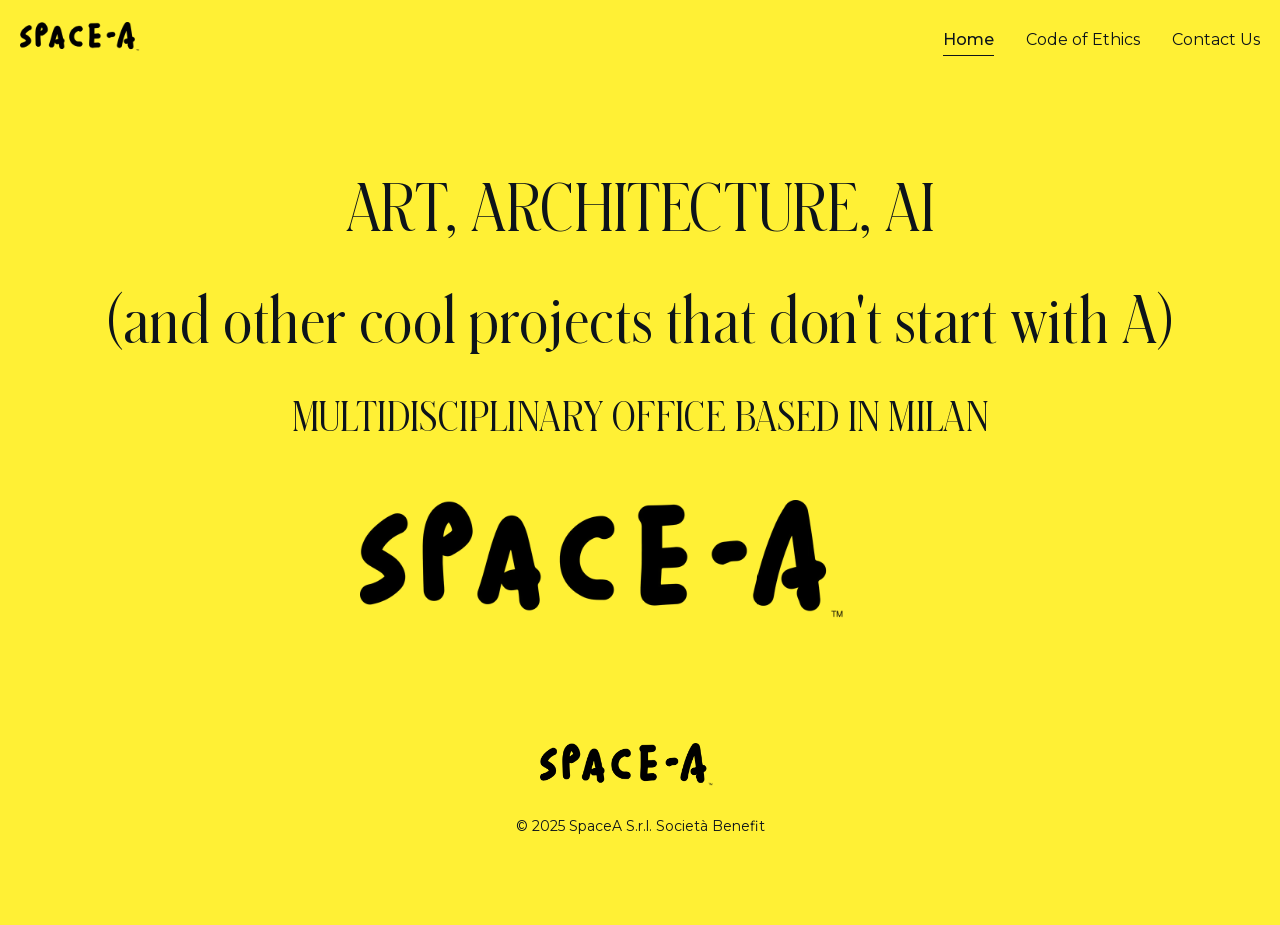
==== commit 55ac11c5: "Rebuild as clean readable HTML + external preloaded style.css - index.html: 320 hand-written lines (" ====
--- a/index.html
+++ b/index.html
@@ -1,297 +1,320 @@
-<!DOCTYPE html><html lang="it"> <head><meta charset="utf-8"><meta name="viewport" content="width=device-width, initial-scale=1.0">
-<title>SpaceA: Arte, Architettura e Nuove tecnologie | SpaceA</title>
-<meta name="description" content="SpaceA S.r.l. Società Benefit — multidisciplinary office in Milan working across art, architecture and AI. Single-file offline copy.">
-    <link rel="icon" size="16x16" href="data:;base64,iVBORw0KGgo=">
-    <link rel="icon" size="32x32" href="data:;base64,iVBORw0KGgo=">
-    <link rel="stylesheet" href="assets/cdnzyrosite/u1/google-fonts/font-faces-41bf297a.css">
-    <link rel="stylesheet" href="assets/site.css">
-    <style>
-      @font-face {
-        font-family: "Schnyder Cond M Light Regular";
-        src: url("assets/zyrosite/dJoZ94QqkZU4p4O0/Schnyder Cond M Light Regular.woff2") format("woff2");
-        font-display: swap;
+<!DOCTYPE html>
+<html lang="en">
+<head>
+  <meta charset="utf-8">
+  <meta name="viewport" content="width=device-width, initial-scale=1.0">
+  <title>SpaceA: Arte, Architettura e Nuove tecnologie | SpaceA</title>
+  <meta name="description" content="SpaceA — multidisciplinary office based in Milan working across art, architecture and AI.">
+  <meta name="theme-color" content="#FFF035">
+  <link rel="icon" sizes="16x16" href="data:;base64,iVBORw0KGgo=">
+  <link rel="icon" sizes="32x32" href="data:;base64,iVBORw0KGgo=">
+
+  <!-- Preload the stylesheet, then apply it (with a noscript fallback) -->
+  <link rel="preload" href="style.css" as="style"
+        onload="this.onload=null;this.rel='stylesheet'">
+  <noscript><link rel="stylesheet" href="style.css"></noscript>
+
+  <!-- Preload the fonts the first screen needs -->
+  <link rel="preload" href="assets/fonts/schnyder-cond-m-light.woff2" as="font" type="font/woff2" crossorigin>
+  <link rel="preload" href="assets/fonts/montserrat-400-latin.woff2" as="font" type="font/woff2" crossorigin>
+  <link rel="preload" href="assets/fonts/montserrat-500-latin.woff2" as="font" type="font/woff2" crossorigin>
+
+  <!-- Preload the hero image -->
+  <link rel="preload" href="assets/logo/logo_spacea_ai.png" as="image">
+</head>
+<body>
+
+  <header class="site-header" id="siteHeader">
+    <div class="container">
+      <a class="brand" href="#/home" aria-label="SpaceA home">
+        <img src="assets/logo/logo_spacea_ai.png" alt="SpaceA logo" width="276" height="73">
+      </a>
+      <nav class="nav" aria-label="Main">
+        <a href="#/home" data-route="home">Home</a>
+        <a href="#/code-of-ethics" data-route="code-of-ethics">Code of Ethics</a>
+        <a href="#/contact-us" data-route="contact-us">Contact Us</a>
+      </nav>
+    </div>
+  </header>
+
+  <main id="main">
+
+    <!-- ================= Home ================= -->
+    <section class="page" data-route="home" data-title="SpaceA: Arte, Architettura e Nuove tecnologie | SpaceA">
+      <div class="container hero">
+        <h1 class="reveal">ART, ARCHITECTURE, AI</h1>
+        <h1 class="reveal" style="--reveal-delay: .08s">(and other cool projects that don't start with A)</h1>
+        <h1 class="hero-sub reveal" style="--reveal-delay: .16s">MULTIDISCIPLINARY OFFICE BASED IN MILAN</h1>
+        <img class="hero-logo reveal" style="--reveal-delay: .24s"
+             src="assets/logo/logo_spacea_ai.png" alt="SpaceA">
+      </div>
+    </section>
+
+    <!-- ================= Servizi ================= -->
+    <section class="page" data-route="servizi" data-title="Servizi di design e architettura innovativa per aziende | SpaceA">
+      <div class="container section">
+        <h1 class="page-title reveal">Servizi Creativi Innovativi</h1>
+        <p class="page-intro reveal" style="--reveal-delay: .08s">
+          Offriamo soluzioni multidisciplinari per arte, architettura, design
+          e tecnologie all'avanguardia.
+        </p>
+
+        <div class="cards">
+          <article class="card reveal">
+            <span class="card-num">01</span>
+            <h2>Progettazione Architettonica</h2>
+            <p>Creiamo spazi unici e funzionali, combinando estetica
+               e innovazione tecnologica.</p>
+          </article>
+          <article class="card reveal" style="--reveal-delay: .1s">
+            <span class="card-num">02</span>
+            <h2>Design e Innovazione</h2>
+            <p>Sviluppiamo progetti di design che integrano nuove tecnologie
+               e tendenze contemporanee.</p>
+          </article>
+          <article class="card reveal" style="--reveal-delay: .2s">
+            <span class="card-num">03</span>
+            <h2>Arte e Cultura</h2>
+            <p>Collaboriamo con artisti e professionisti per progetti creativi
+               e multidisciplinari di alta qualità.</p>
+          </article>
+        </div>
+
+        <p class="section-cta reveal">
+          <a class="btn" href="#/contact-us">Invia la tua richiesta</a>
+        </p>
+      </div>
+    </section>
+
+    <!-- ================= Progetti / Privacy ================= -->
+    <section class="page" data-route="progetti" data-title="Progetti innovativi in arte, architettura e design | SpaceA">
+      <div class="container section prose">
+        <h2 class="reveal">Privacy Policy</h2>
+
+        <p class="reveal">SpaceA website is owned by SpaceA S.r.l. Società Benefit,
+        which is a data controller of your personal data.</p>
+
+        <p class="reveal">We have adopted this Privacy Policy, which determines how we are processing
+        the information collected by SpaceA, which also provides the reasons why we must collect
+        certain personal data about you. Therefore, you must read this Privacy Policy before
+        using SpaceA website.</p>
+
+        <h3>Personal information we collect:</h3>
+        <p>We take care of your personal data and undertake to guarantee its confidentiality
+        and security.</p>
+
+        <p>When you visit the SpaceA, we automatically collect certain information about your
+        device, including information about your web browser, IP address, time zone, and some
+        of the installed cookies on your device. Additionally, as you browse the Site, we collect
+        information about the individual web pages or products you view, what websites or search
+        terms referred you to the Site, and how you interact with the Site. We refer to this
+        automatically-collected information as &ldquo;Device Information.&rdquo; Moreover, we might collect
+        the personal data you provide to us (including but not limited to Name, Surname, Address,
+        payment information, etc.) during registration to be able to fulfill the agreement.</p>
+
+        <h3>Why do we process your data?</h3>
+        <p>Our top priority is customer data security, and, as such, we may process only minimal
+        user data, only as much as it is absolutely necessary to maintain the website. Information
+        collected automatically is used only to identify potential cases of abuse and establish
+        statistical information regarding website usage. This statistical information is not
+        otherwise aggregated in such a way that it would identify any particular user of the
+        system.</p>
+
+        <p>You can visit the website without telling us who you are or revealing any information,
+        by which someone could identify you as a specific, identifiable individual. If, however,
+        you wish to use some of the website&rsquo;s features, or you wish to receive our newsletter
+        or provide other details by filling a form, you may provide personal data to us, such as
+        your email, first name, last name, city of residence, organization, telephone number.
+        You can choose not to provide us with your personal data, but then you may not be able
+        to take advantage of some of the website&rsquo;s features. For example, you won&rsquo;t be able to
+        receive our Newsletter or contact us directly from the website. Users who are uncertain
+        about what information is mandatory are welcome to contact us via
+        <a href="mailto:andrea@spacea.ai">andrea@spacea.ai</a>.</p>
+
+        <h3>Your rights:</h3>
+        <p>If you are a European resident, you have the following rights related to your
+        personal data:</p>
+        <ul>
+          <li>The right to be informed.</li>
+          <li>The right of access.</li>
+          <li>The right to rectification.</li>
+          <li>The right to erasure.</li>
+          <li>The right to restrict processing.</li>
+          <li>The right to data portability.</li>
+          <li>The right to object.</li>
+          <li>Rights in relation to automated decision-making and profiling.</li>
+        </ul>
+        <p>If you would like to exercise this right, please contact us through the contact
+        information below.</p>
+
+        <p>Additionally, if you are a European resident, we note that we are processing your
+        information in order to fulfill contracts we might have with you (for example, if you
+        make an order through the Site), or otherwise to pursue our legitimate business
+        interests listed above. Additionally, please note that your information might be
+        transferred outside of Europe, including Canada and the United States.</p>
+
+        <h3>Links to other websites:</h3>
+        <p>Our website may contain links to other websites that are not owned or controlled
+        by us. Please be aware that we are not responsible for such other websites or third
+        parties' privacy practices. We encourage you to be aware when you leave our website
+        and read the privacy statements of each website that may collect personal
+        information.</p>
+
+        <h3>Information security:</h3>
+        <p>We secure information you provide on computer servers in a controlled, secure
+        environment, protected from unauthorized access, use, or disclosure. We keep reasonable
+        administrative, technical, and physical safeguards to protect against unauthorized
+        access, use, modification, and personal data disclosure in its control and custody.
+        However, no data transmission over the Internet or wireless network can be
+        guaranteed.</p>
+
+        <h3>Legal disclosure:</h3>
+        <p>We will disclose any information we collect, use or receive if required or permitted
+        by law, such as to comply with a subpoena or similar legal process, and when we believe
+        in good faith that disclosure is necessary to protect our rights, protect your safety
+        or the safety of others, investigate fraud, or respond to a government request.</p>
+
+        <h3>Contact information:</h3>
+        <p>If you would like to contact us to understand more about this Policy or wish to
+        contact us concerning any matter relating to individual rights and your Personal
+        Information, you may send an email to
+        <a href="mailto:andrea@spacea.ai">andrea@spacea.ai</a>.</p>
+      </div>
+    </section>
+
+    <!-- ================= Contact ================= -->
+    <section class="page" data-route="contact-us" data-title="Contatti - SpaceA, Ufficio Multidisciplinare per Arte e Design | SpaceA">
+      <div class="container section">
+        <div class="contact-head">
+          <h1 class="reveal">Write to us and we will be happy to share our
+             portfolio with you.</h1>
+          <h1 class="reveal" style="--reveal-delay: .08s">If you prefer to meet us in person,
+             we will offer you a coffee<br>(strictly a double in a large cup).</h1>
+        </div>
+
+        <form class="contact-form" action="#" method="get" aria-label="Contact form">
+          <div>
+            <label for="f-name">Your Name</label>
+            <input id="f-name" name="name" type="text" autocomplete="name">
+          </div>
+          <div>
+            <label for="f-email">Email*</label>
+            <input id="f-email" name="email" type="email" required autocomplete="email">
+          </div>
+          <div class="field-full">
+            <label for="f-message">Drop us a line*</label>
+            <textarea id="f-message" name="message" required></textarea>
+          </div>
+          <div class="form-actions">
+            <button class="btn" type="submit">Send</button>
+          </div>
+        </form>
+
+        <p class="address reveal">
+          SpaceA S.r.l. Società Benefit<br>
+          Via Giovanni Briosi 10, Milan, Italy
+        </p>
+      </div>
+    </section>
+
+    <!-- ================= Code of Ethics ================= -->
+    <section class="page" data-route="code-of-ethics" data-title="Code of Ethics | SpaceA">
+      <div class="container section coe">
+        <h1 class="reveal">Code of Ethics</h1>
+        <p class="reveal" style="--reveal-delay: .08s">
+          SpaceA S.r.l. Società Benefit is committed to ethical, transparent
+          and responsible practices across art, architecture and technology.
+          The official Codice Etico details the values and principles that
+          guide our work and our collaborations, every day and on every project.
+        </p>
+        <a class="btn reveal" style="--reveal-delay: .16s"
+           href="assets/spacea-s.r.l.-societa-benefit---codice-etico-Aq2GGr16oQtn3G0O.pdf"
+           download="SpaceA-codice-etico.pdf">Download the Code of Ethics (PDF)</a>
+        <p class="address reveal" style="--reveal-delay: .24s">
+          SpaceA S.r.l. Società Benefit<br>
+          Via Giovanni Briosi 10, Milan, Italy
+        </p>
+      </div>
+    </section>
+
+  </main>
+
+  <footer class="site-footer">
+    <div class="container">
+      <img src="assets/logo/logo_spacea_ai.png" alt="SpaceA">
+      <p>&copy; 2025 SpaceA S.r.l. Società Benefit</p>
+    </div>
+  </footer>
+
+  <script>
+    (function () {
+      "use strict";
+
+      var pages = document.querySelectorAll(".page");
+      var navLinks = document.querySelectorAll(".nav a");
+      var header = document.getElementById("siteHeader");
+
+      function currentRoute() {
+        var slug = location.hash.replace(/^#\/?/, "");
+        for (var i = 0; i < pages.length; i++) {
+          if (pages[i].getAttribute("data-route") === slug) {
+            return slug;
+          }
+        }
+        return "home";
       }
-      @font-face {
-        font-family: "Neue Helvetica BQ Regular";
-        src: url("assets/zyrosite/dJoZ94QqkZU4p4O0/Neue Helvetica BQ Regular.woff2") format("woff2");
-        font-display: swap;
+
+      function show() {
+        var route = currentRoute();
+        for (var i = 0; i < pages.length; i++) {
+          var isCurrent = pages[i].getAttribute("data-route") === route;
+          pages[i].classList.toggle("is-current", isCurrent);
+          if (isCurrent) {
+            document.title = pages[i].getAttribute("data-title") || document.title;
+          }
+        }
+        for (var j = 0; j < navLinks.length; j++) {
+          navLinks[j].classList.toggle("is-active",
+            navLinks[j].getAttribute("data-route") === route);
+        }
+        window.scrollTo(0, 0);
+        revealAll();
       }
-      .sp-page[hidden] {
-        display: none;
+
+      /* Elements slide in as they enter the viewport (live-site feel). */
+      var observer = ("IntersectionObserver" in window)
+        ? new IntersectionObserver(function (entries) {
+            entries.forEach(function (entry) {
+              if (entry.isIntersecting) {
+                entry.target.classList.add("is-visible");
+                observer.unobserve(entry.target);
+              }
+            });
+          }, { threshold: 0.12 })
+        : null;
+
+      function revealAll() {
+        var visible = document.querySelectorAll(".page.is-current .reveal");
+        for (var i = 0; i < visible.length; i++) {
+          if (observer) {
+            observer.observe(visible[i]);
+          } else {
+            visible[i].classList.add("is-visible");
+          }
+        }
       }
-      .sp-page .layout-element.transition,
-      .sp-page .transition [data-animation-role="block-element"],
-      .sp-page .transition [data-animation-role="image"] {
-        opacity: 1 !important;
-        transform: none !important;
+
+      /* Header gains a hairline once the page is scrolled. */
+      function onScroll() {
+        header.classList.toggle("is-scrolled", window.scrollY > 8);
       }
-      .sp-page .layout-element.transition {
-        transition: none !important;
-      }
-      .sp-page > .page {
-        --h1-font-size:64px;
-        --h1-font-style:normal;
-        --h1-font-family:var(--font-primary);
-        --h1-font-weight:600;
-        --h1-line-height:1.3;
-        --h1-m-font-size:40px;
-        --h1-letter-spacing:0;
-        --h1-text-transform:none;
-        --h1-text-decoration:none;
-        --h2-font-size:56px;
-        --h2-font-style:normal;
-        --h2-font-family:var(--font-primary);
-        --h2-font-weight:600;
-        --h2-line-height:1.3;
-        --h2-m-font-size:36px;
-        --h2-letter-spacing:0;
-        --h2-text-transform:none;
-        --h2-text-decoration:none;
-        --h3-font-size:48px;
-        --h3-font-style:normal;
-        --h3-font-family:var(--font-primary);
-        --h3-font-weight:600;
-        --h3-line-height:1.3;
-        --h3-m-font-size:32px;
-        --h3-letter-spacing:0;
-        --h3-text-transform:none;
-        --h3-text-decoration:none;
-        --h4-font-size:40px;
-        --h4-font-style:normal;
-        --h4-font-family:var(--font-primary);
-        --h4-font-weight:600;
-        --h4-line-height:1.3;
-        --h4-m-font-size:24px;
-        --h4-letter-spacing:0;
-        --h4-text-transform:none;
-        --h4-text-decoration:none;
-        --h5-font-size:26px;
-        --h5-font-style:normal;
-        --h5-font-family:var(--font-primary);
-        --h5-font-weight:600;
-        --h5-line-height:1.3;
-        --h5-m-font-size:20px;
-        --h5-letter-spacing:0;
-        --h5-text-transform:none;
-        --h5-text-decoration:none;
-        --h6-font-size:18px;
-        --h6-font-style:normal;
-        --h6-font-family:var(--font-primary);
-        --h6-font-weight:600;
-        --h6-line-height:1.3;
-        --h6-m-font-size:18px;
-        --h6-letter-spacing:0;
-        --h6-text-transform:none;
-        --h6-text-decoration:none;
-        --body-font-size:16px;
-        --body-font-style:normal;
-        --body-font-family:var(--font-secondary);
-        --body-font-weight:400;
-        --body-line-height:1.5;
-        --body-m-font-size:16px;
-        --body-letter-spacing:normal;
-        --body-text-transform:none;
-        --body-text-decoration:none;
-        --font-primary:'Montserrat', sans-serif;
-        --font-secondary:'Montserrat', sans-serif;
-        --nav-link-color:#0d141a;
-        --nav-link-font-size:16px;
-        --nav-link-font-style:normal;
-        --nav-link-color-hover:#0d141a;
-        --nav-link-font-family:var(--font-secondary);
-        --nav-link-font-weight:400;
-        --nav-link-line-height:1.5;
-        --nav-link-m-font-size:16px;
-        --nav-link-letter-spacing:normal;
-        --nav-link-text-transform:none;
-        --nav-link-text-decoration:none;
-        --body-large-font-size:18px;
-        --body-large-font-style:normal;
-        --body-large-font-family:var(--font-secondary);
-        --body-large-font-weight:400;
-        --body-large-line-height:1.5;
-        --body-large-m-font-size:18px;
-        --body-large-letter-spacing:normal;
-        --body-large-text-transform:none;
-        --body-large-text-decoration:none;
-        --body-small-font-size:14px;
-        --body-small-font-style:normal;
-        --body-small-font-family:var(--font-secondary);
-        --body-small-font-weight:500;
-        --body-small-line-height:1.5;
-        --body-small-m-font-size:14px;
-        --body-small-letter-spacing:normal;
-        --body-small-text-transform:uppercase;
-        --body-small-text-decoration:none;
-        --grid-button-primary-font-size:16px;
-        --grid-button-primary-padding-x:40px;
-        --grid-button-primary-padding-y:16px;
-        --grid-button-primary-font-color:#ffffff;
-        --grid-button-primary-font-style:normal;
-        --grid-button-primary-font-family:var(--font-secondary);
-        --grid-button-primary-font-weight:400;
-        --grid-button-primary-line-height:normal;
-        --grid-button-primary-m-font-size:16px;
-        --grid-button-primary-m-padding-x:36px;
-        --grid-button-primary-m-padding-y:14px;
-        --grid-button-primary-box-shadow-x:0px;
-        --grid-button-primary-box-shadow-y:0px;
-        --grid-button-primary-border-radius:999px;
-        --grid-button-primary-letter-spacing:normal;
-        --grid-button-primary-text-transform:none;
-        --grid-button-primary-box-shadow-blur:0px;
-        --grid-button-primary-text-decoration:none;
-        --grid-button-primary-background-color:rgb(0, 0, 0);
-        --grid-button-primary-box-shadow-color:rgba(0, 0, 0, 0);
-        --grid-button-primary-box-shadow-spread:0px;
-        --grid-button-primary-box-shadow-x-hover:0px;
-        --grid-button-primary-box-shadow-y-hover:0px;
-        --grid-button-primary-transition-duration:0.2s;
-        --grid-button-primary-box-shadow-blur-hover:0px;
-        --grid-button-primary-background-color-hover:rgb(29, 30, 32);
-        --grid-button-primary-box-shadow-color-hover:0px;
-        --grid-button-primary-box-shadow-spread-hover:0px;
-        --grid-button-primary-transition-timing-function:ease;
-        --grid-button-secondary-font-size:16px;
-        --grid-button-secondary-padding-x:40px;
-        --grid-button-secondary-padding-y:16px;
-        --grid-button-secondary-font-color:rgb(0, 0, 0);
-        --grid-button-secondary-font-style:normal;
-        --grid-button-secondary-font-family:var(--font-secondary);
-        --grid-button-secondary-font-weight:400;
-        --grid-button-secondary-line-height:normal;
-        --grid-button-secondary-m-font-size:16px;
-        --grid-button-secondary-m-padding-x:36px;
-        --grid-button-secondary-m-padding-y:14px;
-        --grid-button-secondary-box-shadow-x:0px;
-        --grid-button-secondary-box-shadow-y:0px;
-        --grid-button-secondary-border-radius:999px;
-        --grid-button-secondary-letter-spacing:normal;
-        --grid-button-secondary-text-transform:none;
-        --grid-button-secondary-box-shadow-blur:0px;
-        --grid-button-secondary-text-decoration:none;
-        --grid-button-secondary-background-color:white;
-        --grid-button-secondary-box-shadow-color:rgba(0, 0, 0, 0);
-        --grid-button-secondary-box-shadow-spread:0px;
-        --grid-button-secondary-box-shadow-x-hover:0px;
-        --grid-button-secondary-box-shadow-y-hover:0px;
-        --grid-button-secondary-transition-duration:0.2s;
-        --grid-button-secondary-box-shadow-blur-hover:0px;
-        --grid-button-secondary-background-color-hover:rgb(240, 240, 240);
-        --grid-button-secondary-box-shadow-color-hover:0px;
-        --grid-button-secondary-box-shadow-spread-hover:0px;
-        --grid-button-secondary-transition-timing-function:ease;
-        --4e8a686a:70px;
-      }
-      .coe-dl-btn {
-        display: inline-block;
-        background-color: #000000;
-        color: #ffffff;
-        font-family: "Montserrat", sans-serif;
-        font-size: 16px;
-        font-weight: 400;
-        line-height: normal;
-        padding: 16px 40px;
-        border: 1px solid #0d141a;
-        border-radius: 999px;
-        text-decoration: none;
-        cursor: pointer;
-        transition: background-color 0.2s ease;
-      }
-      .coe-dl-btn:hover {
-        background-color: #2d236d;
-      }
-    </style>
-  </head><body>
-<section class="sp-page" id="sp-home" data-route="home" data-title="SpaceA: Arte, Architettura e Nuove tecnologie | SpaceA" hidden>
-<main class="page"><div class="sticky-trigger"></div><!----><div class="top-blocks--sticky top-blocks"><!----><header class="block-header" style="--nav-link-font-weight:400;--nav-link-text-color:#0d141a;--nav-link-text-color-hover:#0d141a;--header-height-mobile:70px;--width:1240px;--padding-top:30px;--padding:30px 16px 30px 16px;--padding-right:16px;--padding-bottom:30px;--padding-left:16px;--m-padding-top:24px;--m-padding:24px 16px 24px 16px;--m-padding-right:16px;--m-padding-bottom:24px;--m-padding-left:16px;--logo-width:138px;--cartIconSize:24px;--link-spacing:32px;--m-logo-width:80.5625px;--m-link-spacing:20px;--element-spacing:32px;--contrastBackgroundColor:rgb(247, 228, 0);--background-color:rgb(255, 240, 53);" backgroundcolorcontrast="rgb(247, 228, 0)" height="97" is-in-preview-mode="false" is-preview-mobile-view="false" data-v-6a88bed3><div class="background" style="--background-color:rgb(255, 240, 53);" data-v-6a88bed3></div><!--[--><div class="block-header-layout-desktop block-header-layout-desktop--desktop-1" style="--7708d8d2:min-content auto ;--a54fb50e:0px;" data-v-a07a4ffe><!--[--><a class="block-header-logo block-header__logo" href="#/home" data-v-6a88bed3 style="--0c1b1e60:138px;--5d79b3cd:37px;--21476ca4:24px;--43ce6f65:24;--dff81636:400;--653c9bff:80.5625px;--2887ea0e:22px;--669f3aa2:24px;" data-v-4ae1c879><img class="block-header-logo__image" src="assets/zyrosite/cdn-cgi/image/format=auto,w=375,fit=crop,q=95/dJoZ94QqkZU4p4O0/logo-sito-Yyv9RJy6vXhZXEE0.png" alt="SpaceA logo" data-v-4ae1c879></a><!--]--><!--[--><nav class="block-header__nav" data-v-6a88bed3><ul class="block-header__nav-links" data-v-6a88bed3><!--[--><li class="block-header-item" data-v-6a88bed3 data-v-7a1586db><label class="block-header-item__label" data-v-7a1586db><!----><div class="item-content-wrapper item-content-wrapper--active block-header-item__item" aria-haspopup="false" data-v-7a1586db data-v-63e4f6b6><a class="item-content" href="#/home" data-v-63e4f6b6>Home</a><!----></div><!----></label></li><li class="block-header-item" data-v-6a88bed3 data-v-7a1586db><label class="block-header-item__label" data-v-7a1586db><!----><div class="item-content-wrapper block-header-item__item" aria-haspopup="false" data-v-7a1586db data-v-63e4f6b6><a class="item-content" target="_self" href="#/code-of-ethics" data-v-63e4f6b6>Code of Ethics</a><!----></div><!----></label></li><li class="block-header-item" data-v-6a88bed3 data-v-7a1586db><label class="block-header-item__label" data-v-7a1586db><!----><div class="item-content-wrapper block-header-item__item" aria-haspopup="false" data-v-7a1586db data-v-63e4f6b6><a class="item-content" href="#/contact-us" data-v-63e4f6b6>Contact Us</a><!----></div><!----></label></li><!--]--></ul></nav><!--]--><!--[--><!--]--><!--[--><!--]--><!--[--><!--]--><!--[--><!--]--></div><div class="block-header-layout-mobile block-header-layout-mobile--mobile-1" style="--7708d8d2:min-content auto ;--a54fb50e:0px;" data-v-a07a4ffe><!--[--><a class="block-header-logo block-header__logo" href="#/home" data-v-6a88bed3 style="--0c1b1e60:138px;--5d79b3cd:37px;--21476ca4:24px;--43ce6f65:24;--dff81636:400;--653c9bff:80.5625px;--2887ea0e:22px;--669f3aa2:24px;" data-v-4ae1c879><img class="block-header-logo__image" src="assets/zyrosite/cdn-cgi/image/format=auto,w=375,fit=crop,q=95/dJoZ94QqkZU4p4O0/logo-sito-Yyv9RJy6vXhZXEE0.png" alt="SpaceA logo" data-v-4ae1c879></a><!--]--><!--[--><!--]--><!--[--><button type="button" class="burger block-header__hamburger-menu" title="Menu" data-v-6a88bed3 style="--165ebbac:var(--nav-link-text-color);" data-v-ccf9b649><span class="burger__bun" data-v-ccf9b649></span><span class="burger__meat" data-v-ccf9b649></span><span class="burger__bun" data-v-ccf9b649></span></button><!--]--><div class="block-header-layout-mobile__dropdown--link-align-right block-header-layout-mobile__dropdown" data-v-a07a4ffe><!--[--><nav class="block-header__nav" data-v-6a88bed3><ul class="block-header__nav-links" data-v-6a88bed3><!--[--><li class="block-header-item" data-v-6a88bed3 data-v-7a1586db><label class="block-header-item__label" data-v-7a1586db><!----><div class="item-content-wrapper item-content-wrapper--active block-header-item__item" aria-haspopup="false" data-v-7a1586db data-v-63e4f6b6><a class="item-content" href="#/home" data-v-63e4f6b6>Home</a><!----></div><!----></label></li><li class="block-header-item" data-v-6a88bed3 data-v-7a1586db><label class="block-header-item__label" data-v-7a1586db><!----><div class="item-content-wrapper block-header-item__item" aria-haspopup="false" data-v-7a1586db data-v-63e4f6b6><a class="item-content" target="_self" href="#/code-of-ethics" data-v-63e4f6b6>Code of Ethics</a><!----></div><!----></label></li><li class="block-header-item" data-v-6a88bed3 data-v-7a1586db><label class="block-header-item__label" data-v-7a1586db><!----><div class="item-content-wrapper block-header-item__item" aria-haspopup="false" data-v-7a1586db data-v-63e4f6b6><a class="item-content" href="#/contact-us" data-v-63e4f6b6>Contact Us</a><!----></div><!----></label></li><!--]--></ul></nav><!--]--><!--[--><!--]--><!--[--><!--]--><!--[--><!--]--></div></div><!--]--></header></div><div class="page__blocks"><!--[--><section id="ai-b1Jqvy" class="block block--desktop-first-visible block--mobile-first-visible" style="--block-padding-top:16px;--block-padding:16px 0 16px 0;--block-padding-right:0;--block-padding-bottom:16px;--block-padding-left:0;--m-block-padding:16px;" data-v-56bc2a90><div class="block-background" data-v-56bc2a90 style="--f9f3716a:rgb(255, 240, 53);--232c59c7:85%;--24e13266:85%;--2e633380:15%;--b98e7ee4:center;"><!----><!----><!----></div><div class="block-layout block-layout--layout" style="--m-grid-template-rows:12.777777777777779vw auto 12.5vw auto 21.666666666666668vw auto 3px;--t-grid-template-rows:minmax(46px, auto) minmax(74px, auto) minmax(45px, auto) minmax(174px, auto) minmax(78px, auto) minmax(128px, auto) 1fr;--small-desktop-grid-template-rows:10.702614379084967vw auto 16.33986928104575vw auto 13.071895424836601vw auto 67px;--grid-template-rows:minmax(131px, auto) minmax(173px, auto) minmax(200px, auto) minmax(216px, auto) minmax(160px, auto) minmax(132px, auto) 1fr;--m-grid-template-columns:11.28048780487805% 85.97560975609755% 2.7439024390243905%;--grid-template-columns:28.186274509803923% 53.92156862745098% 17.892156862745097%;--m-block-min-height:auto;--t-block-min-height:548px;--small-desktop-block-min-height:auto;--block-min-height:1079px;--cf684206:1224px;--1b0ec2ff:360px;--b11075fe:0 4.444444444444445vw;--5a2609c5:0 16px;" data-v-56bc2a90><!--[--><!--[--><div class="layout-element layout-element--layout layout-element transition transition--slide" style="--text:center;--align:flex-start;--justify:flex-start;--m-element-margin:0 0 16px 0;--z-index:1;--grid-row:4/5;--grid-column:1/4;--m-grid-row:4/5;--m-grid-column:1/4;--7c3810b2:216px;--36d4e892:174px;" data-v-4edbe80f><!--[--><!----><!----><!----><!----><!----><div class="text-box layout-element__component layout-element__component--GridTextBox" id="ai-ZJA5fq" data-v-4edbe80f style="--54285089:break-spaces;--6191828b:break-spaces;"><h1 dir="auto" style="color: rgb(0, 0, 0); --lineHeightMobile: 1.3; --fontSizeMobile: 32px"><span style="font-family: Schnyder\ Cond\ M\ Light\ Regular; font-weight: 700"><strong>ART, ARCHITECTURE, AI</strong></span></h1><h1 dir="auto" style="color: rgb(0, 0, 0); --lineHeightMobile: 1.3; --fontSizeMobile: 32px"><span style="font-family: Schnyder\ Cond\ M\ Light\ Regular; font-weight: 700"><strong>(and other cool projects that don't start with A)</strong></span></h1></div><!----><!----><!----><!----><!----><!----><!----><!----><!----><!--[--><!--]--><!--]--></div><div class="layout-element layout-element--layout layout-element transition transition--slide" style="--text:center;--align:flex-start;--justify:flex-start;--m-element-margin:0 0 16px 0;--z-index:2;--grid-row:6/7;--grid-column:1/4;--m-grid-row:6/7;--m-grid-column:1/4;--7c3810b2:132px;--36d4e892:128px;" data-v-4edbe80f><!--[--><!----><!----><!----><!----><!----><div class="text-box layout-element__component layout-element__component--GridTextBox" id="zX_Jt9" data-v-4edbe80f style="--54285089:break-spaces;--6191828b:break-spaces;"><h1 dir="auto" style="color: rgb(0, 0, 0); --lineHeightMobile: 1.3; --fontSizeMobile: 30px; margin-bottom: 48px"><span style="font-family: Schnyder\ Cond\ M\ Light\ Regular; font-weight: 700"><strong>MULTIDISCIPLINARY OFFICE BASED IN MILAN</strong></span></h1></div><!----><!----><!----><!----><!----><!----><!----><!----><!----><!--[--><!--]--><!--]--></div><div class="layout-element layout-element--layout layout-element transition transition--slide transition--root-hidden" style="--align:center;--justify:center;--m-element-margin:0 0 16px 0;--z-index:3;--grid-row:2/3;--grid-column:2/3;--m-grid-row:2/3;--m-grid-column:2/3;--7c3810b2:173px;--36d4e892:74px;" data-v-4edbe80f><!--[--><!----><!----><!----><!----><!----><!----><!----><!----><!----><div id="zr1AyX" class="image-wrapper image-wrapper--layout layout-element__component layout-element__component--GridImage" data-v-4edbe80f style="--54a109e6:173px;--3e67ee8b:74px;" data-v-cb1e0aee><div rel="nofollow" title style="--9c00fd5c:53.92156862745098vw;--09ad0563:14.133986928104575vw;--5de16d65:100%;--4beec8a0:auto;" class="image image--grid image-wrapper--desktop" data-selector="data-image" data-animation-role="image" data-v-cb1e0aee data-v-e7628ce9><img alt src="assets/zyrosite/cdn-cgi/image/format=auto,w=768,h=202,fit=crop/dJoZ94QqkZU4p4O0/logo_web-mePggpZLGJToyJRx.png" srcset="assets/zyrosite/cdn-cgi/image/format=auto,w=375,h=99,fit=crop/dJoZ94QqkZU4p4O0/logo_web-mePggpZLGJToyJRx.png 328w,assets/zyrosite/cdn-cgi/image/format=auto,w=768,h=202,fit=crop/dJoZ94QqkZU4p4O0/logo_web-mePggpZLGJToyJRx.png 656w,assets/zyrosite/cdn-cgi/image/format=auto,w=1024,h=269,fit=crop/dJoZ94QqkZU4p4O0/logo_web-mePggpZLGJToyJRx.png 861w,assets/zyrosite/cdn-cgi/image/format=auto,w=1024,h=269,fit=crop/dJoZ94QqkZU4p4O0/logo_web-mePggpZLGJToyJRx.png 984w,assets/zyrosite/cdn-cgi/image/format=auto,w=768,h=202,fit=crop/dJoZ94QqkZU4p4O0/logo_web-mePggpZLGJToyJRx.png 660w,assets/zyrosite/cdn-cgi/image/format=auto,w=1440,h=378,fit=crop/dJoZ94QqkZU4p4O0/logo_web-mePggpZLGJToyJRx.png 1320w" sizes="(min-width: 920px) 660px, 282px" height="173" width="660" loading="eager" class="image__image" data-v-e7628ce9><!--[--><!--]--></div><div rel="nofollow" title style="--9c00fd5c:23.03921568627451vw;--09ad0563:6.045751633986928vw;--5de16d65:78.33333333333333vw;--4beec8a0:20.555555555555557vw;" class="image image--grid image-wrapper--mobile" data-selector="data-image" data-animation-role="image" data-v-cb1e0aee data-v-e7628ce9><img alt src="assets/zyrosite/cdn-cgi/image/format=auto,w=375,h=99,fit=crop/dJoZ94QqkZU4p4O0/logo_web-mePggpZLGJToyJRx.png" srcset="assets/zyrosite/cdn-cgi/image/format=auto,w=375,h=98,fit=crop/dJoZ94QqkZU4p4O0/logo_web-mePggpZLGJToyJRx.png 360w,assets/zyrosite/cdn-cgi/image/format=auto,w=768,h=202,fit=crop/dJoZ94QqkZU4p4O0/logo_web-mePggpZLGJToyJRx.png 720w,assets/zyrosite/cdn-cgi/image/format=auto,w=1024,h=269,fit=crop/dJoZ94QqkZU4p4O0/logo_web-mePggpZLGJToyJRx.png 945w,assets/zyrosite/cdn-cgi/image/format=auto,w=1440,h=378,fit=crop/dJoZ94QqkZU4p4O0/logo_web-mePggpZLGJToyJRx.png 1080w,assets/zyrosite/cdn-cgi/image/format=auto,w=375,h=99,fit=crop/dJoZ94QqkZU4p4O0/logo_web-mePggpZLGJToyJRx.png 282w,assets/zyrosite/cdn-cgi/image/format=auto,w=768,h=202,fit=crop/dJoZ94QqkZU4p4O0/logo_web-mePggpZLGJToyJRx.png 564w" sizes="(min-width: 920px) 660px, 282px" height="74" width="282" loading="eager" class="image__image" data-v-e7628ce9><!--[--><!--]--></div></div><!----><!----><!----><!----><!----><!--[--><!--]--><!--]--></div><!--]--><!--]--></div><!----><!----><!----><!----><!----><!----></section><section id="ai-AAzS5V" class="block" style="--block-padding-top:16px;--block-padding:16px 0 16px 0;--block-padding-right:0;--block-padding-bottom:16px;--block-padding-left:0;--m-block-padding:16px;" data-v-56bc2a90><div class="block-background block-background--fixed" data-v-56bc2a90 style="--f9f3716a:rgb(255, 240, 53);--232c59c7:85%;--24e13266:85%;--2e633380:15%;--b98e7ee4:center;"><!----><!----><!----></div><div class="block-layout block-layout--layout" style="--m-grid-template-rows:17.77777777777778vw auto 7.777777777777778vw auto 94px;--t-grid-template-rows:minmax(64px, auto) minmax(53px, auto) minmax(28px, auto) minmax(599px, auto) 1fr;--small-desktop-grid-template-rows:1.3888888888888888vw auto 2.696078431372549vw auto 106px;--grid-template-rows:minmax(17px, auto) minmax(84px, auto) minmax(33px, auto) minmax(370px, auto) 1fr;--m-grid-template-columns:100%;--grid-template-columns:100%;--m-block-min-height:auto;--t-block-min-height:838px;--small-desktop-block-min-height:auto;--block-min-height:610px;--cf684206:1224px;--1b0ec2ff:360px;--b11075fe:0 4.444444444444445vw;--5a2609c5:0 16px;" data-v-56bc2a90><!--[--><!--[--><div class="layout-element layout-element--layout layout-element transition transition--slide" style="--text:center;--align:flex-start;--justify:flex-start;--m-element-margin:0 0 16px 0;--z-index:1;--grid-row:2/3;--grid-column:1/2;--m-grid-row:2/3;--m-grid-column:1/2;--7c3810b2:84px;--36d4e892:53px;" data-v-4edbe80f><!--[--><!----><!----><!----><!----><!----><div class="text-box layout-element__component layout-element__component--GridTextBox" id="zh2X8F" data-v-4edbe80f style="--54285089:break-spaces;--6191828b:break-spaces;"><h1 style="color: rgb(0, 0, 0)" dir="auto"><span style="font-family: Schnyder\ Cond\ M\ Light\ Regular; font-weight: 700"><strong>Past projects</strong></span></h1></div><!----><!----><!----><!----><!----><!----><!----><!----><!----><!--[--><!--]--><!--]--></div><div class="layout-element layout-element--layout layout-element transition transition--slide" style="--text:center;--align:flex-start;--justify:flex-start;--m-element-margin:0 0 16px 0;--z-index:2;--grid-row:4/5;--grid-column:1/2;--m-grid-row:4/5;--m-grid-column:1/2;--7c3810b2:370px;--36d4e892:599px;" data-v-4edbe80f><!--[--><!----><!----><!----><!----><!----><div class="text-box layout-element__component layout-element__component--GridTextBox" id="z1e5sY" data-v-4edbe80f style="--54285089:break-spaces;--6191828b:break-spaces;"><h1 dir="auto" style="color: rgb(0, 0, 0); --lineHeightMobile: 1.3; --lineHeightDesktop: 1.3; --fontSizeMobile: 30px; --fontSizeDesktop: 40px"><span style="font-family: Schnyder\ Cond\ M\ Light\ Regular; font-weight: 700"><strong>We have organized exhibitions in leading museums in Italy and Spain,</strong></span><br><span style="font-weight: 700"><strong><br></strong></span><span style="font-family: Schnyder\ Cond\ M\ Light\ Regular; font-weight: 700"><strong>organized fashion shows and special projects in museums, </strong></span><br><span style="font-family: Schnyder\ Cond\ M\ Light\ Regular; font-weight: 700"><strong><br>designed interiors for apartments in Milan, Cannes and Barcelona, </strong></span><br><span style="font-family: Schnyder\ Cond\ M\ Light\ Regular; font-weight: 700"><strong><br>created Apps, immersive projects, and ad hoc technological platforms.</strong></span></h1></div><!----><!----><!----><!----><!----><!----><!----><!----><!----><!--[--><!--]--><!--]--></div><!--]--><!--]--></div><!----><!----><!----><!----><!----><!----></section><section id="zbncci" class="block" style="--block-padding-top:16px;--block-padding:16px 0 16px 0;--block-padding-right:0;--block-padding-bottom:16px;--block-padding-left:0;--m-block-padding:16px;" data-v-56bc2a90><div class="block-background block-background--fixed" data-v-56bc2a90 style="--f9f3716a:rgb(255, 240, 53);--232c59c7:85%;--24e13266:85%;--2e633380:15%;--b98e7ee4:center;"><!----><!----><!----></div><div class="block-layout block-layout--layout" style="--m-grid-template-rows:10.555555555555555vw auto 4.444444444444445vw auto 27px;--t-grid-template-rows:minmax(38px, auto) minmax(106px, auto) minmax(16px, auto) minmax(720px, auto) 1fr;--small-desktop-grid-template-rows:1.9607843137254901vw auto 2.9411764705882355vw auto 82px;--grid-template-rows:minmax(24px, auto) minmax(84px, auto) minmax(36px, auto) minmax(583px, auto) 1fr;--m-grid-template-columns:100%;--grid-template-columns:100%;--m-block-min-height:auto;--t-block-min-height:907px;--small-desktop-block-min-height:auto;--block-min-height:809px;--cf684206:1224px;--1b0ec2ff:360px;--b11075fe:0 4.444444444444445vw;--5a2609c5:0 16px;" data-v-56bc2a90><!--[--><!--[--><div class="layout-element layout-element--layout layout-element transition transition--slide" style="--text:center;--align:flex-start;--justify:flex-start;--m-element-margin:0 0 16px 0;--z-index:1;--grid-row:4/5;--grid-column:1/2;--m-grid-row:4/5;--m-grid-column:1/2;--7c3810b2:583px;--36d4e892:720px;" data-v-4edbe80f><!--[--><!----><!----><!----><!----><!----><div class="text-box layout-element__component layout-element__component--GridTextBox" id="zv4dFo" data-v-4edbe80f style="--54285089:break-spaces;--6191828b:break-spaces;"><h1 style="color: rgb(0, 0, 0); --lineHeightMobile: 1.3; --lineHeightDesktop: 1.3; --fontSizeMobile: 30px; --fontSizeDesktop: 40px" dir="auto"><span style="font-family: Schnyder\ Cond\ M\ Light\ Regular; font-weight: 700"><strong>organizing three exhibitions at major international museums,<br> <br>creating a digital experience for a photography festival, <br><br>developing a “phygital” AI-driven experience for a fashion brand, <br><br>producing video mapping with a contemporary artist,<br> <br>rebranding a company, <br><br>designing private architecture.</strong></span></h1></div><!----><!----><!----><!----><!----><!----><!----><!----><!----><!--[--><!--]--><!--]--></div><div class="layout-element layout-element--layout layout-element transition transition--slide" style="--text:center;--align:flex-start;--justify:flex-start;--m-element-margin:0 0 16px 0;--z-index:2;--grid-row:2/3;--grid-column:1/2;--m-grid-row:2/3;--m-grid-column:1/2;--7c3810b2:84px;--36d4e892:106px;" data-v-4edbe80f><!--[--><!----><!----><!----><!----><!----><div class="text-box layout-element__component layout-element__component--GridTextBox" id="zK0gQM" data-v-4edbe80f style="--54285089:break-spaces;--6191828b:break-spaces;"><h1 style="color: rgb(0, 0, 0)" dir="auto"><span style="font-family: Schnyder\ Cond\ M\ Light\ Regular; font-weight: 700"><strong>Actually we're working on</strong></span></h1></div><!----><!----><!----><!----><!----><!----><!----><!----><!----><!--[--><!--]--><!--]--></div><!--]--><!--]--></div><!----><!----><!----><!----><!----><!----></section><section id="ztB6-m" class="block" style="--block-padding-top:16px;--block-padding:16px 0 16px 0;--block-padding-right:0;--block-padding-bottom:16px;--block-padding-left:0;--m-block-padding:16px;" data-v-56bc2a90><div class="block-background block-background--fixed" data-v-56bc2a90 style="--f9f3716a:rgb(255, 240, 53);--232c59c7:85%;--24e13266:85%;--2e633380:15%;--b98e7ee4:center;"><!----><!----><!----></div><div class="block-layout block-layout--layout" style="--m-grid-template-rows:6.666666666666667vw auto 10vw auto 10.833333333333334vw auto 43.611111111111114vw auto 16px;--t-grid-template-rows:minmax(24px, auto) minmax(53px, auto) minmax(36px, auto) minmax(408px, auto) minmax(39px, auto) minmax(91px, auto) minmax(157px, auto) minmax(48px, auto) 1fr;--small-desktop-grid-template-rows:1.9607843137254901vw auto 2.9411764705882355vw auto 6.209150326797386vw auto 15.931372549019608vw auto 43px;--grid-template-rows:minmax(24px, auto) minmax(84px, auto) minmax(36px, auto) minmax(260px, auto) minmax(76px, auto) minmax(91px, auto) minmax(195px, auto) minmax(18px, auto) 1fr;--m-grid-template-columns:36.28048780487805% 32.6219512195122% 31.097560975609756%;--grid-template-columns:46.24183006535948% 7.434640522875817% 5.228758169934641% 41.09477124183007%;--m-block-min-height:auto;--t-block-min-height:872px;--small-desktop-block-min-height:auto;--block-min-height:827px;--cf684206:1224px;--1b0ec2ff:360px;--b11075fe:0 4.444444444444445vw;--5a2609c5:0 16px;" data-v-56bc2a90><!--[--><!--[--><div class="layout-element layout-element--layout layout-element transition transition--slide" style="--text:center;--align:flex-start;--justify:flex-start;--m-element-margin:0 0 16px 0;--z-index:1;--grid-row:4/5;--grid-column:1/5;--m-grid-row:4/5;--m-grid-column:1/4;--7c3810b2:260px;--36d4e892:408px;" data-v-4edbe80f><!--[--><!----><!----><!----><!----><!----><div class="text-box layout-element__component layout-element__component--GridTextBox" id="zZUDyb" data-v-4edbe80f style="--54285089:break-spaces;--6191828b:break-spaces;"><h1 style="color: rgb(0, 0, 0); --lineHeightMobile: 1.3; --lineHeightDesktop: 1.3; --fontSizeMobile: 30px; --fontSizeDesktop: 40px" dir="auto"><span style="font-family: Schnyder\ Cond\ M\ Light\ Regular; font-weight: 700"><strong>Stay updated by following us on Instagram, or write to us and we will be happy to share our portfolio with you. </strong></span></h1><h1 style="color: rgb(0, 0, 0); --lineHeightMobile: 1.3; --lineHeightDesktop: 1.3; --fontSizeMobile: 30px; --fontSizeDesktop: 40px" dir="auto"><span style="font-family: Schnyder\ Cond\ M\ Light\ Regular; font-weight: 700"><strong>If you prefer to meet us in person, we will offer you a coffee </strong></span><br><span style="font-family: Schnyder\ Cond\ M\ Light\ Regular; font-weight: 700"><strong>(strictly a double in a large cup).</strong></span></h1></div><!----><!----><!----><!----><!----><!----><!----><!----><!----><!--[--><!--]--><!--]--></div><div class="layout-element layout-element--layout layout-element transition transition--slide" style="--text:center;--align:flex-start;--justify:flex-start;--m-element-margin:0 0 16px 0;--z-index:2;--grid-row:2/3;--grid-column:1/5;--m-grid-row:2/3;--m-grid-column:1/4;--7c3810b2:84px;--36d4e892:53px;" data-v-4edbe80f><!--[--><!----><!----><!----><!----><!----><div class="text-box layout-element__component layout-element__component--GridTextBox" id="z0XOSx" data-v-4edbe80f style="--54285089:break-spaces;--6191828b:break-spaces;"><h1 style="color: rgb(0, 0, 0)" dir="auto"><span style="font-family: Schnyder\ Cond\ M\ Light\ Regular; font-weight: 700"><strong>Stay updated</strong></span></h1></div><!----><!----><!----><!----><!----><!----><!----><!----><!----><!--[--><!--]--><!--]--></div><div class="layout-element layout-element--layout layout-element transition transition--slide" style="--icon-size:91px;--icon-color:rgb(0, 0, 0);--icon-spacing:space-between;--icon-direction:row;--icon-color-hover:#ffffff;--m-element-margin:0 0 32px 0;--space-between-icons:32px;--z-index:3;--grid-row:6/7;--grid-column:2/3;--m-grid-row:6/7;--m-grid-column:2/3;--7c3810b2:91px;--36d4e892:91px;" data-v-4edbe80f><!--[--><!----><!----><!----><!----><!----><!----><!----><div class="social-icons social-icons--row layout-element__component layout-element__component--GridSocialIcons" style="--m-icon-direction:row;--icon-padding-vertical:0;--icon-padding-horizontal:var(--space-between-icons);height:100%;--space-between-icons:0px;" id="ai-PGrlqt" data-v-4edbe80f data-v-4f5a0e3f><!--[--><a href="https://www.instagram.com/spacea.ai?igsh=NjlianF5YWFxems=&amp;utm_source=qr" target="_blank" rel="noopener" title="Go to Instagram page" class="social-icons__link" data-v-4f5a0e3f><svg xmlns="http://www.w3.org/2000/svg" fill="none" viewBox="0 0 24 24" height="24" width="24">
-<path fill="currentColor" d="M12.0027 5.84808C8.59743 5.84808 5.85075 8.59477 5.85075 12C5.85075 15.4053 8.59743 18.1519 12.0027 18.1519C15.4079 18.1519 18.1546 15.4053 18.1546 12C18.1546 8.59477 15.4079 5.84808 12.0027 5.84808ZM12.0027 15.9996C9.80212 15.9996 8.00312 14.2059 8.00312 12C8.00312 9.7941 9.79677 8.00046 12.0027 8.00046C14.2086 8.00046 16.0022 9.7941 16.0022 12C16.0022 14.2059 14.2032 15.9996 12.0027 15.9996ZM19.8412 5.59644C19.8412 6.39421 19.1987 7.03135 18.4062 7.03135C17.6085 7.03135 16.9713 6.38885 16.9713 5.59644C16.9713 4.80402 17.6138 4.16153 18.4062 4.16153C19.1987 4.16153 19.8412 4.80402 19.8412 5.59644ZM23.9157 7.05277C23.8247 5.13063 23.3856 3.42801 21.9775 2.02522C20.5747 0.622429 18.8721 0.183388 16.9499 0.0870135C14.9689 -0.0254238 9.03112 -0.0254238 7.05008 0.0870135C5.1333 0.178034 3.43068 0.617075 2.02253 2.01986C0.614389 3.42265 0.180703 5.12527 0.0843279 7.04742C-0.0281093 9.02845 -0.0281093 14.9662 0.0843279 16.9472C0.175349 18.8694 0.614389 20.572 2.02253 21.9748C3.43068 23.3776 5.12794 23.8166 7.05008 23.913C9.03112 24.0254 14.9689 24.0254 16.9499 23.913C18.8721 23.822 20.5747 23.3829 21.9775 21.9748C23.3803 20.572 23.8193 18.8694 23.9157 16.9472C24.0281 14.9662 24.0281 9.03381 23.9157 7.05277ZM21.3564 19.0728C20.9388 20.1223 20.1303 20.9307 19.0755 21.3537C17.496 21.9802 13.7481 21.8356 12.0027 21.8356C10.2572 21.8356 6.50396 21.9748 4.92984 21.3537C3.88042 20.9361 3.07195 20.1276 2.64897 19.0728C2.02253 17.4934 2.16709 13.7455 2.16709 12C2.16709 10.2546 2.02789 6.50129 2.64897 4.92717C3.06659 3.87776 3.87507 3.06928 4.92984 2.6463C6.50931 2.01986 10.2572 2.16443 12.0027 2.16443C13.7481 2.16443 17.5014 2.02522 19.0755 2.6463C20.1249 3.06392 20.9334 3.8724 21.3564 4.92717C21.9828 6.50665 21.8383 10.2546 21.8383 12C21.8383 13.7455 21.9828 17.4987 21.3564 19.0728Z"></path>
-</svg>
-</a><!--]--></div><!----><!----><!----><!----><!----><!----><!----><!--[--><!--]--><!--]--></div><div class="layout-element layout-element--layout layout-element transition transition--slide" style="--text:left;--align:flex-start;--justify:center;--m-element-margin:0 0 24px 0;--z-index:4;--grid-row:8/9;--grid-column:4/5;--m-grid-row:8/9;--m-grid-column:1/4;--7c3810b2:18px;--36d4e892:48px;" data-v-4edbe80f><!--[--><!----><!----><!----><!----><!----><div class="text-box layout-element__component layout-element__component--GridTextBox" id="zj5s4P" data-v-4edbe80f style="--54285089:break-spaces;--6191828b:break-spaces;"><p class="body" style="color: rgb(13, 20, 26); --lineHeightDesktop: 1.3; --fontSizeDesktop: 14px" dir="auto">© 2025. SpaceA S.r.l. Società Benefit - All rights reserved.</p></div><!----><!----><!----><!----><!----><!----><!----><!----><!----><!--[--><!--]--><!--]--></div><!--]--><!--]--></div><!----><!----><!----><!----><!----><!----></section><!--]--></div><!----><!----><!----></main>
-</section>
-<section class="sp-page" id="sp-codeofethics" data-route="code-of-ethics" data-title="Code of Ethics | SpaceA" hidden>
-<main class="page"><div class="sticky-trigger"></div><!----><div class="top-blocks--sticky top-blocks"><!----><header class="block-header" style="--nav-link-font-weight:400;--nav-link-text-color:#0d141a;--nav-link-text-color-hover:#0d141a;--header-height-mobile:70px;--width:1240px;--padding-top:30px;--padding:30px 16px 30px 16px;--padding-right:16px;--padding-bottom:30px;--padding-left:16px;--m-padding-top:24px;--m-padding:24px 16px 24px 16px;--m-padding-right:16px;--m-padding-bottom:24px;--m-padding-left:16px;--logo-width:138px;--cartIconSize:24px;--link-spacing:32px;--m-logo-width:80.5625px;--m-link-spacing:20px;--element-spacing:32px;--contrastBackgroundColor:rgb(247, 228, 0);--background-color:rgb(255, 240, 53);" backgroundcolorcontrast="rgb(247, 228, 0)" height="97" is-in-preview-mode="false" is-preview-mobile-view="false" data-v-6a88bed3><div class="background" style="--background-color:rgb(255, 240, 53);" data-v-6a88bed3></div><!--[--><div class="block-header-layout-desktop block-header-layout-desktop--desktop-1" style="--7708d8d2:min-content auto ;--a54fb50e:0px;" data-v-a07a4ffe><!--[--><a class="block-header-logo block-header__logo" href="#/home" data-v-6a88bed3 style="--0c1b1e60:138px;--5d79b3cd:37px;--21476ca4:24px;--43ce6f65:24;--dff81636:400;--653c9bff:80.5625px;--2887ea0e:22px;--669f3aa2:24px;" data-v-4ae1c879><img class="block-header-logo__image" src="assets/zyrosite/cdn-cgi/image/format=auto,w=375,fit=crop,q=95/dJoZ94QqkZU4p4O0/logo-sito-Yyv9RJy6vXhZXEE0.png" alt="SpaceA logo" data-v-4ae1c879></a><!--]--><!--[--><nav class="block-header__nav" data-v-6a88bed3><ul class="block-header__nav-links" data-v-6a88bed3><!--[--><li class="block-header-item" data-v-6a88bed3 data-v-7a1586db><label class="block-header-item__label" data-v-7a1586db><!----><div class="item-content-wrapper block-header-item__item" aria-haspopup="false" data-v-7a1586db data-v-63e4f6b6><a class="item-content" href="#/home" data-v-63e4f6b6>Home</a><!----></div><!----></label></li><li class="block-header-item" data-v-6a88bed3 data-v-7a1586db><label class="block-header-item__label" data-v-7a1586db><!----><div class="item-content-wrapper item-content-wrapper--active block-header-item__item" aria-haspopup="false" data-v-7a1586db data-v-63e4f6b6><a class="item-content" target="_self" rel href="#/code-of-ethics" data-v-63e4f6b6>Code of Ethics</a><!----></div><!----></label></li><li class="block-header-item" data-v-6a88bed3 data-v-7a1586db><label class="block-header-item__label" data-v-7a1586db><!----><div class="item-content-wrapper block-header-item__item" aria-haspopup="false" data-v-7a1586db data-v-63e4f6b6><a class="item-content" href="#/contact-us" data-v-63e4f6b6>Contact Us</a><!----></div><!----></label></li><!--]--></ul></nav><!--]--><!--[--><!--]--><!--[--><!--]--><!--[--><!--]--><!--[--><!--]--></div><div class="block-header-layout-mobile block-header-layout-mobile--mobile-1" style="--7708d8d2:min-content auto ;--a54fb50e:0px;" data-v-a07a4ffe><!--[--><a class="block-header-logo block-header__logo" href="#/home" data-v-6a88bed3 style="--0c1b1e60:138px;--5d79b3cd:37px;--21476ca4:24px;--43ce6f65:24;--dff81636:400;--653c9bff:80.5625px;--2887ea0e:22px;--669f3aa2:24px;" data-v-4ae1c879><img class="block-header-logo__image" src="assets/zyrosite/cdn-cgi/image/format=auto,w=375,fit=crop,q=95/dJoZ94QqkZU4p4O0/logo-sito-Yyv9RJy6vXhZXEE0.png" alt="SpaceA logo" data-v-4ae1c879></a><!--]--><!--[--><!--]--><!--[--><button type="button" class="burger block-header__hamburger-menu" title="Menu" data-v-6a88bed3 style="--165ebbac:var(--nav-link-text-color);" data-v-ccf9b649><span class="burger__bun" data-v-ccf9b649></span><span class="burger__meat" data-v-ccf9b649></span><span class="burger__bun" data-v-ccf9b649></span></button><!--]--><div class="block-header-layout-mobile__dropdown--link-align-right block-header-layout-mobile__dropdown" data-v-a07a4ffe><!--[--><nav class="block-header__nav" data-v-6a88bed3><ul class="block-header__nav-links" data-v-6a88bed3><!--[--><li class="block-header-item" data-v-6a88bed3 data-v-7a1586db><label class="block-header-item__label" data-v-7a1586db><!----><div class="item-content-wrapper block-header-item__item" aria-haspopup="false" data-v-7a1586db data-v-63e4f6b6><a class="item-content" href="#/home" data-v-63e4f6b6>Home</a><!----></div><!----></label></li><li class="block-header-item" data-v-6a88bed3 data-v-7a1586db><label class="block-header-item__label" data-v-7a1586db><!----><div class="item-content-wrapper item-content-wrapper--active block-header-item__item" aria-haspopup="false" data-v-7a1586db data-v-63e4f6b6><a class="item-content" target="_self" rel href="#/code-of-ethics" data-v-63e4f6b6>Code of Ethics</a><!----></div><!----></label></li><li class="block-header-item" data-v-6a88bed3 data-v-7a1586db><label class="block-header-item__label" data-v-7a1586db><!----><div class="item-content-wrapper block-header-item__item" aria-haspopup="false" data-v-7a1586db data-v-63e4f6b6><a class="item-content" href="#/contact-us" data-v-63e4f6b6>Contact Us</a><!----></div><!----></label></li><!--]--></ul></nav><!--]--><!--[--><!--]--><!--[--><!--]--><!--[--><!--]--></div></div><!--]--></header></div><div class="page__blocks"><!--[--><section id="coe-lay-0001" class="block block--desktop-first-visible block--mobile-first-visible" style="--block-padding-top:16px;--block-padding:16px 0 16px 0;--block-padding-right:0;--block-padding-bottom:16px;--block-padding-left:0;--m-block-padding:16px;" data-v-56bc2a90><div class="block-background block-background--fixed" data-v-56bc2a90 style="--f9f3716a:rgb(255, 240, 53);--232c59c7:85%;--24e13266:85%;--2e633380:15%;--b98e7ee4:center;"><!----><!----><!----></div><div class="block-layout block-layout--layout" style="--m-grid-template-rows:11.11111111111111vw auto 8.88888888888889vw auto 9.722222222222221vw auto 25px;--t-grid-template-rows:minmax(40px, auto) minmax(368px, auto) minmax(32px, auto) minmax(458px, auto) minmax(35px, auto) minmax(40px, auto) 1fr;--small-desktop-grid-template-rows:5.9640522875816995vw auto 5.228758169934641vw auto 6.862745098039215vw auto 42px;--grid-template-rows:minmax(73px, auto) minmax(207px, auto) minmax(64px, auto) minmax(444px, auto) minmax(84px, auto) minmax(64px, auto) 1fr;--m-grid-template-columns:4.2682926829268295% 91.15853658536585% 4.573170731707317%;--grid-template-columns:25.816993464052292% 48.28431372549019% 25.89869281045752%;--m-block-min-height:auto;--t-block-min-height:998px;--small-desktop-block-min-height:auto;--block-min-height:978px;--cf684206:1224px;--1b0ec2ff:360px;--b11075fe:0 4.444444444444445vw;--5a2609c5:0 16px;" data-v-56bc2a90><!--[--><!--[--><div class="layout-element layout-element--layout layout-element transition transition--slide" style="--text:center;--align:flex-start;--justify:flex-start;--m-element-margin:0 0 16px 0;--z-index:2;--grid-row:2/3;--grid-column:1/4;--m-grid-row:2/3;--m-grid-column:1/4;--7c3810b2:207px;--36d4e892:368px;" data-v-4edbe80f><!--[--><!----><!----><!----><!----><!----><div class="text-box layout-element__component layout-element__component--GridTextBox" id="zikYo1" data-v-4edbe80f style="--54285089:break-spaces;--6191828b:break-spaces;"><h1 dir="auto" style="color: rgb(0, 0, 0); --lineHeightMobile: 1.3; --lineHeightDesktop: 1.3; --fontSizeMobile: 30px; --fontSizeDesktop: 40px"><span style="font-family: Schnyder\ Cond\ M\ Light\ Regular; font-weight: 700"><strong>Code of Ethics</strong></span></h1><h1 dir="auto" style="color: rgb(0, 0, 0); --lineHeightMobile: 1.5; --lineHeightDesktop: 1.5; --fontSizeMobile: 16px; --fontSizeDesktop: 20px"><span style="font-family: Schnyder\ Cond\ M\ Light\ Regular; font-weight: 400"><strong>SpaceA S.r.l. Società Benefit is committed to ethical, transparent and responsible practices across art, architecture and technology. The official Codice Etico details the values and principles that guide our work and our collaborations, every day and on every project.</strong></span></h1><h1 dir="auto" style="color: rgb(0, 0, 0); --fontSizeMobile: 16px; --fontSizeDesktop: 20px; line-height: 1.5"><a class="coe-dl-btn" href="assets/zyrosite/dJoZ94QqkZU4p4O0/spacea-s.r.l.-societa-benefit---codice-etico-Aq2GGr16oQtn3G0O.pdf" download="SpaceA-codice-etico.pdf" style="display:inline-block;background-color:rgb(0, 0, 0);color:#ffffff;font-family:'Montserrat',sans-serif;font-size:16px;font-weight:400;line-height:normal;padding:16px 40px;border-radius:999px;text-decoration:none;border:1px solid #0d141a;cursor:pointer;transition:background-color 0.2s ease">Download the Code of Ethics (PDF)</a></h1><style>.coe-dl-btn:hover{background-color:#2D236D}</style></div><!----><!----><!----><!----><!----><!----><!----><!----><!----><!--[--><!--]--><!--]--></div><div class="layout-element layout-element--layout layout-element transition transition--slide" style="--text:center;--align:flex-start;--justify:flex-start;--m-element-margin:0 0 16px 0;--z-index:3;--grid-row:6/7;--grid-column:1/4;--m-grid-row:6/7;--m-grid-column:1/4;--7c3810b2:64px;--36d4e892:40px;" data-v-4edbe80f><!--[--><!----><!----><!----><!----><!----><div class="text-box layout-element__component layout-element__component--GridTextBox" id="zUFomZ" data-v-4edbe80f style="--54285089:break-spaces;--6191828b:break-spaces;"><h1 dir="auto" style="color: rgb(0, 0, 0); --lineHeightMobile: 1.3; --lineHeightDesktop: 1.3; --fontSizeMobile: 16px; --fontSizeDesktop: 24px"><span style="font-family: Schnyder\ Cond\ M\ Light\ Regular; font-weight: 700"><strong>SpaceA S.r.l. Società Benefit</strong></span><br><span style="font-family: Schnyder\ Cond\ M\ Light\ Regular; font-weight: 700"><strong>Via Giovanni Briosi 10, Milan, Italy</strong></span></h1></div><!----><!----><!----><!----><!----><!----><!----><!----><!----><!--[--><!--]--><!--]--></div><!--]--><!--]--></div><!----><!----><!----><!----><!----><!----></section><!--]--></div><!----><!----><!----></main>
-</section>
-<section class="sp-page" id="sp-contactus" data-route="contact-us" data-title="Contatti - Spacea, Ufficio Multidisciplinare per Arte e Design | SpaceA" hidden>
-<main class="page"><div class="sticky-trigger"></div><!----><div class="top-blocks--sticky top-blocks"><!----><header class="block-header" style="--nav-link-font-weight:400;--nav-link-text-color:#0d141a;--nav-link-text-color-hover:#0d141a;--header-height-mobile:70px;--width:1240px;--padding-top:30px;--padding:30px 16px 30px 16px;--padding-right:16px;--padding-bottom:30px;--padding-left:16px;--m-padding-top:24px;--m-padding:24px 16px 24px 16px;--m-padding-right:16px;--m-padding-bottom:24px;--m-padding-left:16px;--logo-width:138px;--cartIconSize:24px;--link-spacing:32px;--m-logo-width:80.5625px;--m-link-spacing:20px;--element-spacing:32px;--contrastBackgroundColor:rgb(247, 228, 0);--background-color:rgb(255, 240, 53);" backgroundcolorcontrast="rgb(247, 228, 0)" height="97" is-in-preview-mode="false" is-preview-mobile-view="false" data-v-6a88bed3><div class="background" style="--background-color:rgb(255, 240, 53);" data-v-6a88bed3></div><!--[--><div class="block-header-layout-desktop block-header-layout-desktop--desktop-1" style="--7708d8d2:min-content auto ;--a54fb50e:0px;" data-v-a07a4ffe><!--[--><a class="block-header-logo block-header__logo" href="#/home" data-v-6a88bed3 style="--0c1b1e60:138px;--5d79b3cd:37px;--21476ca4:24px;--43ce6f65:24;--dff81636:400;--653c9bff:80.5625px;--2887ea0e:22px;--669f3aa2:24px;" data-v-4ae1c879><img class="block-header-logo__image" src="assets/zyrosite/cdn-cgi/image/format=auto,w=375,fit=crop,q=95/dJoZ94QqkZU4p4O0/logo-sito-Yyv9RJy6vXhZXEE0.png" alt="SpaceA logo" data-v-4ae1c879></a><!--]--><!--[--><nav class="block-header__nav" data-v-6a88bed3><ul class="block-header__nav-links" data-v-6a88bed3><!--[--><li class="block-header-item" data-v-6a88bed3 data-v-7a1586db><label class="block-header-item__label" data-v-7a1586db><!----><div class="item-content-wrapper block-header-item__item" aria-haspopup="false" data-v-7a1586db data-v-63e4f6b6><a class="item-content" href="#/home" data-v-63e4f6b6>Home</a><!----></div><!----></label></li><li class="block-header-item" data-v-6a88bed3 data-v-7a1586db><label class="block-header-item__label" data-v-7a1586db><!----><div class="item-content-wrapper block-header-item__item" aria-haspopup="false" data-v-7a1586db data-v-63e4f6b6><a class="item-content" target="_self" rel href="#/code-of-ethics" data-v-63e4f6b6>Code of Ethics</a><!----></div><!----></label></li><li class="block-header-item" data-v-6a88bed3 data-v-7a1586db><label class="block-header-item__label" data-v-7a1586db><!----><div class="item-content-wrapper item-content-wrapper--active block-header-item__item" aria-haspopup="false" data-v-7a1586db data-v-63e4f6b6><a class="item-content" href="#/contact-us" data-v-63e4f6b6>Contact Us</a><!----></div><!----></label></li><!--]--></ul></nav><!--]--><!--[--><!--]--><!--[--><!--]--><!--[--><!--]--><!--[--><!--]--></div><div class="block-header-layout-mobile block-header-layout-mobile--mobile-1" style="--7708d8d2:min-content auto ;--a54fb50e:0px;" data-v-a07a4ffe><!--[--><a class="block-header-logo block-header__logo" href="#/home" data-v-6a88bed3 style="--0c1b1e60:138px;--5d79b3cd:37px;--21476ca4:24px;--43ce6f65:24;--dff81636:400;--653c9bff:80.5625px;--2887ea0e:22px;--669f3aa2:24px;" data-v-4ae1c879><img class="block-header-logo__image" src="assets/zyrosite/cdn-cgi/image/format=auto,w=375,fit=crop,q=95/dJoZ94QqkZU4p4O0/logo-sito-Yyv9RJy6vXhZXEE0.png" alt="SpaceA logo" data-v-4ae1c879></a><!--]--><!--[--><!--]--><!--[--><button type="button" class="burger block-header__hamburger-menu" title="Menu" data-v-6a88bed3 style="--165ebbac:var(--nav-link-text-color);" data-v-ccf9b649><span class="burger__bun" data-v-ccf9b649></span><span class="burger__meat" data-v-ccf9b649></span><span class="burger__bun" data-v-ccf9b649></span></button><!--]--><div class="block-header-layout-mobile__dropdown--link-align-right block-header-layout-mobile__dropdown" data-v-a07a4ffe><!--[--><nav class="block-header__nav" data-v-6a88bed3><ul class="block-header__nav-links" data-v-6a88bed3><!--[--><li class="block-header-item" data-v-6a88bed3 data-v-7a1586db><label class="block-header-item__label" data-v-7a1586db><!----><div class="item-content-wrapper block-header-item__item" aria-haspopup="false" data-v-7a1586db data-v-63e4f6b6><a class="item-content" href="#/home" data-v-63e4f6b6>Home</a><!----></div><!----></label></li><li class="block-header-item" data-v-6a88bed3 data-v-7a1586db><label class="block-header-item__label" data-v-7a1586db><!----><div class="item-content-wrapper block-header-item__item" aria-haspopup="false" data-v-7a1586db data-v-63e4f6b6><a class="item-content" target="_self" rel href="#/code-of-ethics" data-v-63e4f6b6>Code of Ethics</a><!----></div><!----></label></li><li class="block-header-item" data-v-6a88bed3 data-v-7a1586db><label class="block-header-item__label" data-v-7a1586db><!----><div class="item-content-wrapper item-content-wrapper--active block-header-item__item" aria-haspopup="false" data-v-7a1586db data-v-63e4f6b6><a class="item-content" href="#/contact-us" data-v-63e4f6b6>Contact Us</a><!----></div><!----></label></li><!--]--></ul></nav><!--]--><!--[--><!--]--><!--[--><!--]--><!--[--><!--]--></div></div><!--]--></header></div><div class="page__blocks"><!--[--><section id="ai-gTvKvW" class="block block--desktop-first-visible block--mobile-first-visible" style="--block-padding-top:16px;--block-padding:16px 0 16px 0;--block-padding-right:0;--block-padding-bottom:16px;--block-padding-left:0;--m-block-padding:16px;" data-v-56bc2a90><div class="block-background block-background--fixed" data-v-56bc2a90 style="--f9f3716a:rgb(255, 240, 53);--232c59c7:85%;--24e13266:85%;--2e633380:15%;--b98e7ee4:center;"><!----><!----><!----></div><div class="block-layout block-layout--layout" style="--m-grid-template-rows:11.11111111111111vw auto 8.88888888888889vw auto 9.722222222222221vw auto 25px;--t-grid-template-rows:minmax(40px, auto) minmax(368px, auto) minmax(32px, auto) minmax(458px, auto) minmax(35px, auto) minmax(40px, auto) 1fr;--small-desktop-grid-template-rows:5.9640522875816995vw auto 5.228758169934641vw auto 6.862745098039215vw auto 42px;--grid-template-rows:minmax(73px, auto) minmax(207px, auto) minmax(64px, auto) minmax(444px, auto) minmax(84px, auto) minmax(64px, auto) 1fr;--m-grid-template-columns:4.2682926829268295% 91.15853658536585% 4.573170731707317%;--grid-template-columns:25.816993464052292% 48.28431372549019% 25.89869281045752%;--m-block-min-height:auto;--t-block-min-height:998px;--small-desktop-block-min-height:auto;--block-min-height:978px;--cf684206:1224px;--1b0ec2ff:360px;--b11075fe:0 4.444444444444445vw;--5a2609c5:0 16px;" data-v-56bc2a90><!--[--><!--[--><div class="layout-element layout-element--layout layout-element transition transition--slide" style="--justify:center;--formSpacing:22px 10px;--m-element-margin:0 0 16px 0;--z-index:1;--grid-row:4/5;--grid-column:2/3;--m-grid-row:4/5;--m-grid-column:2/3;--7c3810b2:444px;--36d4e892:458px;" data-v-4edbe80f><!--[--><!----><!----><!----><div id="ai-kKRSuf" class="form layout-element__component layout-element__component--GridForm" style="--form-button-justify-self:center;--form-background-color:rgb(255, 240, 53);--form-border-width:0px;--form-border-color:rgb(255, 240, 53);--form-border-radius:20px;--form-padding:32px;--input-fill-color:rgb(255, 240, 53);--input-fill-color--hover:#ffffff;--label-text-color:rgb(0, 0, 0);--label-text-size:14px;--input-text-color:rgb(0, 0, 0);--input-text-color--hover:#0d141a;--input-text-size:16px;--input-height:auto;--input-border-color:rgb(0, 0, 0);--input-border-color--hover:#0d141a;--input-border-width:1px;--input-border-radius:10px;--form-elements-vertical-spacing:16px;--form-spacing:var(--formSpacing);--grid-item-inner-padding:var(--gridItemInnerPadding);--grid-item-inner-background:var(--gridItemInnerBackground);" data-v-4edbe80f data-v-ca2c4eaa><form name="Contact form" class="form__control" data-v-ca2c4eaa><!--[--><!--[--><div class="input input--light" data-v-ca2c4eaa data-v-a7cf67cd><label for="Your Name" class="input__label--light input__label" data-v-a7cf67cd>Your Name</label><input id="Your Name" placeholder="" type="text" class="input__component--light input__component" value="" tabindex="0" data-v-a7cf67cd><!----><!----></div><!----><!--]--><!--[--><div class="input input--light" data-v-ca2c4eaa data-v-a7cf67cd><label for="Email" class="input__label--light input__label" data-v-a7cf67cd>Email*</label><input id="Email" placeholder="" type="text" class="input__component--light input__component" value="" tabindex="0" data-v-a7cf67cd><!----><!----></div><!----><!--]--><!--[--><div class="input input--light" data-v-ca2c4eaa data-v-a7cf67cd><label for="Drop us a line" class="input__label--light input__label" data-v-a7cf67cd>Drop us a line*</label><!----><textarea id="Drop us a line" placeholder="" type="text" class="input__component--textarea input__component--light input__component--no-textarea-resize input__component" tabindex="0" data-v-a7cf67cd></textarea><!----></div><!----><!--]--><!--]--><button type="submit" name="submit" class="grid-button grid-button--primary form__button" aria-hidden="false" style="--border-radius:50px;--border-width:0px;--background-color:rgb(0, 0, 0);--font-color:#ffffff;--border-color:#0d141a;--background-color-hover:#2D236D;--font-color-hover:#ffffff;--border-color-hover:#0d141a;--m-height:0vw;--m-width:0vw;" data-v-ca2c4eaa data-v-dc96b232>Send</button></form><!--[--><!----><!--]--></div><!----><!----><!----><!----><!----><!----><!----><!----><!----><!----><!----><!--[--><!--]--><!--]--></div><div class="layout-element layout-element--layout layout-element transition transition--slide" style="--text:center;--align:flex-start;--justify:flex-start;--m-element-margin:0 0 16px 0;--z-index:2;--grid-row:2/3;--grid-column:1/4;--m-grid-row:2/3;--m-grid-column:1/4;--7c3810b2:207px;--36d4e892:368px;" data-v-4edbe80f><!--[--><!----><!----><!----><!----><!----><div class="text-box layout-element__component layout-element__component--GridTextBox" id="zikYo1" data-v-4edbe80f style="--54285089:break-spaces;--6191828b:break-spaces;"><h1 style="color: rgb(0, 0, 0); --lineHeightMobile: 1.3; --lineHeightDesktop: 1.3; --fontSizeMobile: 30px; --fontSizeDesktop: 40px" dir="auto"><span style="font-family: Schnyder\ Cond\ M\ Light\ Regular; font-weight: 700"><strong>Write to us and we will be happy to share our portfolio with you. </strong></span></h1><h1 style="color: rgb(0, 0, 0); --lineHeightMobile: 1.3; --lineHeightDesktop: 1.3; --fontSizeMobile: 30px; --fontSizeDesktop: 40px" dir="auto"><span style="font-family: Schnyder\ Cond\ M\ Light\ Regular; font-weight: 700"><strong>If you prefer to meet us in person, we will offer you a coffee </strong></span><br><span style="font-family: Schnyder\ Cond\ M\ Light\ Regular; font-weight: 700"><strong>(strictly a double in a large cup).</strong></span></h1></div><!----><!----><!----><!----><!----><!----><!----><!----><!----><!--[--><!--]--><!--]--></div><div class="layout-element layout-element--layout layout-element transition transition--slide" style="--text:center;--align:flex-start;--justify:flex-start;--m-element-margin:0 0 16px 0;--z-index:3;--grid-row:6/7;--grid-column:1/4;--m-grid-row:6/7;--m-grid-column:1/4;--7c3810b2:64px;--36d4e892:40px;" data-v-4edbe80f><!--[--><!----><!----><!----><!----><!----><div class="text-box layout-element__component layout-element__component--GridTextBox" id="zUFomZ" data-v-4edbe80f style="--54285089:break-spaces;--6191828b:break-spaces;"><h1 dir="auto" style="color: rgb(0, 0, 0); --lineHeightMobile: 1.3; --lineHeightDesktop: 1.3; --fontSizeMobile: 16px; --fontSizeDesktop: 24px"><span style="font-family: Schnyder\ Cond\ M\ Light\ Regular; font-weight: 700"><strong>SpaceA S.r.l. Società Benefit</strong></span><br><span style="font-family: Schnyder\ Cond\ M\ Light\ Regular; font-weight: 700"><strong>Via Giovanni Briosi 10, Milan, Italy</strong></span></h1></div><!----><!----><!----><!----><!----><!----><!----><!----><!----><!--[--><!--]--><!--]--></div><!--]--><!--]--></div><!----><!----><!----><!----><!----><!----></section><!--]--></div><!----><!----><!----></main>
-</section>
-<section class="sp-page" id="sp-servizi" data-route="servizi" data-title="Servizi di design e architettura innovativa per aziende | SpaceA" hidden>
-<main class="page"><div class="sticky-trigger"></div><!----><div class="top-blocks--sticky top-blocks"><!----><header class="block-header" style="--nav-link-font-weight:400;--nav-link-text-color:#0d141a;--nav-link-text-color-hover:#0d141a;--header-height-mobile:70px;--width:1240px;--padding-top:30px;--padding:30px 16px 30px 16px;--padding-right:16px;--padding-bottom:30px;--padding-left:16px;--m-padding-top:24px;--m-padding:24px 16px 24px 16px;--m-padding-right:16px;--m-padding-bottom:24px;--m-padding-left:16px;--logo-width:138px;--cartIconSize:24px;--link-spacing:32px;--m-logo-width:80.5625px;--m-link-spacing:20px;--element-spacing:32px;--contrastBackgroundColor:rgb(247, 228, 0);--background-color:rgb(255, 240, 53);" backgroundcolorcontrast="rgb(247, 228, 0)" height="97" is-in-preview-mode="false" is-preview-mobile-view="false" data-v-6a88bed3><div class="background" style="--background-color:rgb(255, 240, 53);" data-v-6a88bed3></div><!--[--><div class="block-header-layout-desktop block-header-layout-desktop--desktop-1" style="--7708d8d2:min-content auto ;--a54fb50e:0px;" data-v-a07a4ffe><!--[--><a class="block-header-logo block-header__logo" href="#/home" data-v-6a88bed3 style="--0c1b1e60:138px;--5d79b3cd:37px;--21476ca4:24px;--43ce6f65:24;--dff81636:400;--653c9bff:80.5625px;--2887ea0e:22px;--669f3aa2:24px;" data-v-4ae1c879><img class="block-header-logo__image" src="assets/zyrosite/cdn-cgi/image/format=auto,w=375,fit=crop,q=95/dJoZ94QqkZU4p4O0/logo-sito-Yyv9RJy6vXhZXEE0.png" alt="SpaceA logo" data-v-4ae1c879></a><!--]--><!--[--><nav class="block-header__nav" data-v-6a88bed3><ul class="block-header__nav-links" data-v-6a88bed3><!--[--><li class="block-header-item" data-v-6a88bed3 data-v-7a1586db><label class="block-header-item__label" data-v-7a1586db><!----><div class="item-content-wrapper block-header-item__item" aria-haspopup="false" data-v-7a1586db data-v-63e4f6b6><a class="item-content" href="#/home" data-v-63e4f6b6>Home</a><!----></div><!----></label></li><li class="block-header-item" data-v-6a88bed3 data-v-7a1586db><label class="block-header-item__label" data-v-7a1586db><!----><div class="item-content-wrapper block-header-item__item" aria-haspopup="false" data-v-7a1586db data-v-63e4f6b6><a class="item-content" target="_self" rel href="#/code-of-ethics" data-v-63e4f6b6>Code of Ethics</a><!----></div><!----></label></li><li class="block-header-item" data-v-6a88bed3 data-v-7a1586db><label class="block-header-item__label" data-v-7a1586db><!----><div class="item-content-wrapper block-header-item__item" aria-haspopup="false" data-v-7a1586db data-v-63e4f6b6><a class="item-content" href="#/contact-us" data-v-63e4f6b6>Contact Us</a><!----></div><!----></label></li><!--]--></ul></nav><!--]--><!--[--><!--]--><!--[--><!--]--><!--[--><!--]--><!--[--><!--]--></div><div class="block-header-layout-mobile block-header-layout-mobile--mobile-1" style="--7708d8d2:min-content auto ;--a54fb50e:0px;" data-v-a07a4ffe><!--[--><a class="block-header-logo block-header__logo" href="#/home" data-v-6a88bed3 style="--0c1b1e60:138px;--5d79b3cd:37px;--21476ca4:24px;--43ce6f65:24;--dff81636:400;--653c9bff:80.5625px;--2887ea0e:22px;--669f3aa2:24px;" data-v-4ae1c879><img class="block-header-logo__image" src="assets/zyrosite/cdn-cgi/image/format=auto,w=375,fit=crop,q=95/dJoZ94QqkZU4p4O0/logo-sito-Yyv9RJy6vXhZXEE0.png" alt="SpaceA logo" data-v-4ae1c879></a><!--]--><!--[--><!--]--><!--[--><button type="button" class="burger block-header__hamburger-menu" title="Menu" data-v-6a88bed3 style="--165ebbac:var(--nav-link-text-color);" data-v-ccf9b649><span class="burger__bun" data-v-ccf9b649></span><span class="burger__meat" data-v-ccf9b649></span><span class="burger__bun" data-v-ccf9b649></span></button><!--]--><div class="block-header-layout-mobile__dropdown--link-align-right block-header-layout-mobile__dropdown" data-v-a07a4ffe><!--[--><nav class="block-header__nav" data-v-6a88bed3><ul class="block-header__nav-links" data-v-6a88bed3><!--[--><li class="block-header-item" data-v-6a88bed3 data-v-7a1586db><label class="block-header-item__label" data-v-7a1586db><!----><div class="item-content-wrapper block-header-item__item" aria-haspopup="false" data-v-7a1586db data-v-63e4f6b6><a class="item-content" href="#/home" data-v-63e4f6b6>Home</a><!----></div><!----></label></li><li class="block-header-item" data-v-6a88bed3 data-v-7a1586db><label class="block-header-item__label" data-v-7a1586db><!----><div class="item-content-wrapper block-header-item__item" aria-haspopup="false" data-v-7a1586db data-v-63e4f6b6><a class="item-content" target="_self" rel href="#/code-of-ethics" data-v-63e4f6b6>Code of Ethics</a><!----></div><!----></label></li><li class="block-header-item" data-v-6a88bed3 data-v-7a1586db><label class="block-header-item__label" data-v-7a1586db><!----><div class="item-content-wrapper block-header-item__item" aria-haspopup="false" data-v-7a1586db data-v-63e4f6b6><a class="item-content" href="#/contact-us" data-v-63e4f6b6>Contact Us</a><!----></div><!----></label></li><!--]--></ul></nav><!--]--><!--[--><!--]--><!--[--><!--]--><!--[--><!--]--></div></div><!--]--></header></div><div class="page__blocks"><!--[--><section id="ai-a6Oa0O" class="block block--desktop-first-visible block--mobile-first-visible" style="--block-padding-top:16px;--block-padding:16px 0 16px 0;--block-padding-right:0;--block-padding-bottom:16px;--block-padding-left:0;--m-block-padding:16px;" data-v-56bc2a90><div class="block-background block-background--fixed" data-v-56bc2a90 style="--f9f3716a:#725EED;--232c59c7:85%;--24e13266:85%;--2e633380:15%;--b98e7ee4:center;"><!----><!----><!----></div><div class="block-layout block-layout--layout" style="--m-grid-template-rows:11.11111111111111vw auto 1.6666666666666667vw auto 7.777777777777778vw 66.66666666666667vw auto 4.444444444444445vw auto 4.444444444444445vw auto auto 13.333333333333334vw 66.66666666666667vw auto 5.555555555555555vw auto 3.3333333333333335vw auto 13.61111111111111vw 13.333333333333334vw 66.66666666666667vw auto 8.88888888888889vw auto 4.444444444444445vw auto 12.5vw 4.444444444444445vw auto 0px;--t-grid-template-rows:minmax(40px, auto) minmax(83px, auto) minmax(6px, auto) minmax(72px, auto) minmax(28px, auto) minmax(240px, auto) minmax(24px, auto) minmax(16px, auto) minmax(23px, auto) minmax(16px, auto) minmax(72px, auto) minmax(49px, auto) minmax(48px, auto) minmax(240px, auto) minmax(24px, auto) minmax(20px, auto) minmax(23px, auto) minmax(12px, auto) minmax(72px, auto) minmax(49px, auto) minmax(48px, auto) minmax(240px, auto) minmax(12px, auto) minmax(32px, auto) minmax(23px, auto) minmax(16px, auto) minmax(72px, auto) minmax(45px, auto) minmax(16px, auto) minmax(146px, auto) 1fr;--small-desktop-grid-template-rows:0.4084967320261438vw 6.127450980392157vw auto 0.16339869281045752vw 1.3888888888888888vw auto 5.800653594771242vw 21.568627450980394vw auto auto 1.3071895424836601vw auto auto 102px;--grid-template-rows:minmax(5px, auto) minmax(75px, auto) minmax(62px, auto) minmax(2px, auto) minmax(17px, auto) minmax(48px, auto) minmax(71px, auto) minmax(264px, auto) minmax(40px, auto) minmax(23px, auto) minmax(16px, auto) minmax(72px, auto) minmax(49px, auto) 1fr;--m-grid-template-columns:3.9634146341463414% 0.3048780487804878% 0.6097560975609756% 88.71951219512195% 1.524390243902439% 0.3048780487804878% 0.6097560975609756% 3.9634146341463414%;--grid-template-columns:3.758169934640523% 0.08169934640522876% 21.405228758169933% 3.758169934640523% 0.08169934640522876% 1.5522875816993464% 2.042483660130719% 0.9803921568627451% 3.758169934640523% 25.245098039215684% 3.6764705882352944% 0.9803921568627451% 3.758169934640523% 3.6764705882352944% 21.568627450980394% 3.6764705882352944%;--m-block-min-height:auto;--t-block-min-height:1695px;--small-desktop-block-min-height:auto;--block-min-height:846px;--cf684206:1224px;--1b0ec2ff:360px;--b11075fe:0 4.444444444444445vw;--5a2609c5:0 16px;" data-v-56bc2a90><!--[--><!--[--><div class="layout-element layout-element--layout layout-element transition transition--slide" style="--text:center;--align:flex-start;--justify:flex-start;--m-element-margin:0 0 16px 0;--z-index:3;--grid-row:3/4;--grid-column:1/17;--m-grid-row:2/3;--m-grid-column:1/9;--7c3810b2:62px;--36d4e892:83px;" data-v-4edbe80f><!--[--><!----><!----><!----><!----><!----><div class="text-box layout-element__component layout-element__component--GridTextBox" id="ai-deDTL2" data-v-4edbe80f style="--54285089:break-spaces;--6191828b:break-spaces;"><h1 style="--fontSizeDesktop: 48px; --lineHeightDesktop: 1.3; --fontSizeMobile: 32px; --lineHeightMobile: 1.3; color: #ffffff" dir="auto"><span style="font-weight: 600">Servizi Creativi Innovativi</span></h1></div><!----><!----><!----><!----><!----><!----><!----><!----><!----><!--[--><!--]--><!--]--></div><div class="layout-element layout-element--layout layout-element transition transition--slide" style="--text:center;--align:flex-start;--justify:flex-start;--m-element-margin:0 0 16px 0;--z-index:4;--grid-row:6/7;--grid-column:4/15;--m-grid-row:4/5;--m-grid-column:1/9;--7c3810b2:48px;--36d4e892:72px;" data-v-4edbe80f><!--[--><!----><!----><!----><!----><!----><div class="text-box layout-element__component layout-element__component--GridTextBox" id="ai-prQj49" data-v-4edbe80f style="--54285089:break-spaces;--6191828b:break-spaces;"><p class="body" style="color: #ffffff" dir="auto">Offriamo soluzioni multidisciplinari per arte, architettura, design e tecnologie all'avanguardia.</p></div><!----><!----><!----><!----><!----><!----><!----><!----><!----><!--[--><!--]--><!--]--></div><div class="layout-element layout-element--layout layout-element transition transition--slide" style="--z-index:2;--grid-row:9/14;--grid-column:1/8;--m-grid-row:7/13;--m-grid-column:1/9;--7c3810b2:200px;--36d4e892:200px;" data-v-4edbe80f><!--[--><!----><!----><!----><!----><!----><!----><!----><!----><!----><!----><!----><!----><div class="grid-shape layout-element__component layout-element__component--GridShape" style="--shape-height:200px;--m-shape-height:55.55555555555556vw;--t-shape-height:200px;--small-desktop-shape-height:16.33986928104575vw;--shape-color:#ffffff;" id="ai-nd0Jeh" data-v-4edbe80f><svg xmlns="http://www.w3.org/2000/svg" stroke="none" fill="none" viewBox="0 0 80 80" preserveAspectRatio="none"><path d="M0 0H80V80H0V0Z"></path></svg></div><!----><!----><!--[--><!--]--><!--]--></div><div class="layout-element layout-element--layout layout-element transition transition--slide" style="--text:left;--align:flex-start;--justify:flex-start;--m-element-margin:0 0 16px 0;--z-index:5;--grid-row:10/11;--grid-column:3/6;--m-grid-row:9/10;--m-grid-column:2/7;--7c3810b2:23px;--36d4e892:23px;" data-v-4edbe80f><!--[--><!----><!----><!----><!----><!----><div class="text-box layout-element__component layout-element__component--GridTextBox" id="ai-zu-c8K" data-v-4edbe80f style="--54285089:break-spaces;--6191828b:break-spaces;"><h6 style="color: #0d141a" dir="auto"><strong>Progettazione Architettonica</strong></h6></div><!----><!----><!----><!----><!----><!----><!----><!----><!----><!--[--><!--]--><!--]--></div><div class="layout-element layout-element--layout layout-element transition transition--slide transition--root-hidden" style="--align:center;--justify:center;--m-element-margin:0 0 16px 0;--z-index:1;--grid-row:8/10;--grid-column:1/8;--m-grid-row:6/8;--m-grid-column:1/9;--7c3810b2:304px;--36d4e892:264px;" data-v-4edbe80f><!--[--><!----><!----><!----><!----><!----><!----><!----><!----><!----><div id="ai-ji1Nom" class="image-wrapper image-wrapper--layout layout-element__component layout-element__component--GridImage" data-v-4edbe80f style="--54a109e6:304px;--3e67ee8b:264px;" data-v-cb1e0aee><div rel="nofollow" title="A modern office space featuring an open-plan layout with long wooden desks and black office chairs. The interior includes glass walls with black frames and overhead industrial-style lighting. A red neon sign provides ambient lighting, and exposed ceiling ductwork adds to the industrial aesthetic." style="--f177488a:20px;--9c00fd5c:32.6797385620915vw;--09ad0563:24.836601307189543vw;--7cc1e967:20px;--5de16d65:100%;--4beec8a0:auto;" class="image image--grid image-wrapper--desktop" data-selector="data-image" data-animation-role="image" data-v-cb1e0aee data-v-e7628ce9><img alt="A modern office space featuring an open-plan layout with long wooden desks and black office chairs. The interior includes glass walls with black frames and overhead industrial-style lighting. A red neon sign provides ambient lighting, and exposed ceiling ductwork adds to the industrial aesthetic." src="assets/unsplash/photo-1682957396576-26388c4a175a_400x304.jpg" srcset="assets/unsplash/photo-1682957396576-26388c4a175a_328x249.jpg 328w,assets/unsplash/photo-1682957396576-26388c4a175a_656x499.jpg 656w,assets/unsplash/photo-1682957396576-26388c4a175a_861x654.jpg 861w,assets/unsplash/photo-1682957396576-26388c4a175a_984x748.jpg 984w,assets/unsplash/photo-1682957396576-26388c4a175a_400x304.jpg 400w,assets/unsplash/photo-1682957396576-26388c4a175a_800x608.jpg 800w" sizes="(min-width: 920px) 400px, 328px" height="304" width="400" loading="eager" class="image__image" data-v-e7628ce9><!--[--><!--]--></div><div rel="nofollow" title="A modern office space featuring an open-plan layout with long wooden desks and black office chairs. The interior includes glass walls with black frames and overhead industrial-style lighting. A red neon sign provides ambient lighting, and exposed ceiling ductwork adds to the industrial aesthetic." style="--f177488a:20px;--9c00fd5c:26.797385620915033vw;--09ad0563:21.568627450980394vw;--7cc1e967:20px;--5de16d65:91.11111111111111vw;--4beec8a0:73.33333333333333vw;" class="image image--grid image-wrapper--mobile" data-selector="data-image" data-animation-role="image" data-v-cb1e0aee data-v-e7628ce9><img alt="A modern office space featuring an open-plan layout with long wooden desks and black office chairs. The interior includes glass walls with black frames and overhead industrial-style lighting. A red neon sign provides ambient lighting, and exposed ceiling ductwork adds to the industrial aesthetic." src="assets/unsplash/photo-1682957396576-26388c4a175a_328x264.jpg" srcset="assets/unsplash/photo-1682957396576-26388c4a175a_360x290.jpg 360w,assets/unsplash/photo-1682957396576-26388c4a175a_720x580.jpg 720w,assets/unsplash/photo-1682957396576-26388c4a175a_945x761.jpg 945w,assets/unsplash/photo-1682957396576-26388c4a175a_1080x869.jpg 1080w,assets/unsplash/photo-1682957396576-26388c4a175a_328x264.jpg 328w,assets/unsplash/photo-1682957396576-26388c4a175a_656x528.jpg 656w" sizes="(min-width: 920px) 400px, 328px" height="264" width="328" loading="eager" class="image__image" data-v-e7628ce9><!--[--><!--]--></div></div><!----><!----><!----><!----><!----><!--[--><!--]--><!--]--></div><div class="layout-element layout-element--layout layout-element transition transition--slide" style="--text:left;--align:flex-start;--justify:flex-start;--m-element-margin:0 0 16px 0;--z-index:6;--grid-row:12/13;--grid-column:2/5;--m-grid-row:11/12;--m-grid-column:2/8;--7c3810b2:72px;--36d4e892:72px;" data-v-4edbe80f><!--[--><!----><!----><!----><!----><!----><div class="text-box layout-element__component layout-element__component--GridTextBox" id="ai-9jMKgc" data-v-4edbe80f style="--54285089:break-spaces;--6191828b:break-spaces;"><p class="body" style="color: rgb(86, 88, 94)" dir="auto">Creiamo spazi unici e funzionali, combinando estetica e innovazione tecnologica.</p></div><!----><!----><!----><!----><!----><!----><!----><!----><!----><!--[--><!--]--><!--]--></div><div class="layout-element layout-element--layout layout-element transition transition--slide transition--root-hidden" style="--align:center;--justify:center;--m-element-margin:0 0 16px 0;--z-index:7;--grid-row:8/10;--grid-column:9/12;--m-grid-row:14/16;--m-grid-column:1/9;--7c3810b2:304px;--36d4e892:264px;" data-v-4edbe80f><!--[--><!----><!----><!----><!----><!----><!----><!----><!----><!----><div id="ai-pnLIJI" class="image-wrapper image-wrapper--layout layout-element__component layout-element__component--GridImage" data-v-4edbe80f style="--54a109e6:304px;--3e67ee8b:264px;" data-v-cb1e0aee><div rel="nofollow" title="A modern office space featuring a wooden desk with a partition on the left side. Adjacent to it is a cozy seating area with two teal armchairs and a small round table on a green rug. Behind the seating area, there is a wall with an inspirational quote in colorful text. The floor combines wooden and carpeted sections, and the room is well-lit with overhead lighting and natural light from windows." style="--f177488a:20px;--9c00fd5c:32.6797385620915vw;--09ad0563:24.836601307189543vw;--7cc1e967:20px;--5de16d65:100%;--4beec8a0:auto;" class="image image--grid image-wrapper--desktop" data-selector="data-image" data-animation-role="image" data-v-cb1e0aee data-v-e7628ce9><img alt="A modern office space featuring a wooden desk with a partition on the left side. Adjacent to it is a cozy seating area with two teal armchairs and a small round table on a green rug. Behind the seating area, there is a wall with an inspirational quote in colorful text. The floor combines wooden and carpeted sections, and the room is well-lit with overhead lighting and natural light from windows." src="assets/unsplash/photo-1684217875364-35ed8311d463_400x304.jpg" srcset="assets/unsplash/photo-1684217875364-35ed8311d463_328x249.jpg 328w,assets/unsplash/photo-1684217875364-35ed8311d463_656x499.jpg 656w,assets/unsplash/photo-1684217875364-35ed8311d463_861x654.jpg 861w,assets/unsplash/photo-1684217875364-35ed8311d463_984x748.jpg 984w,assets/unsplash/photo-1684217875364-35ed8311d463_400x304.jpg 400w,assets/unsplash/photo-1684217875364-35ed8311d463_800x608.jpg 800w" sizes="(min-width: 920px) 400px, 328px" height="304" width="400" loading="lazy" class="image__image" data-v-e7628ce9><!--[--><!--]--></div><div rel="nofollow" title="A modern office space featuring a wooden desk with a partition on the left side. Adjacent to it is a cozy seating area with two teal armchairs and a small round table on a green rug. Behind the seating area, there is a wall with an inspirational quote in colorful text. The floor combines wooden and carpeted sections, and the room is well-lit with overhead lighting and natural light from windows." style="--f177488a:20px;--9c00fd5c:26.797385620915033vw;--09ad0563:21.568627450980394vw;--7cc1e967:20px;--5de16d65:91.11111111111111vw;--4beec8a0:73.33333333333333vw;" class="image image--grid image-wrapper--mobile" data-selector="data-image" data-animation-role="image" data-v-cb1e0aee data-v-e7628ce9><img alt="A modern office space featuring a wooden desk with a partition on the left side. Adjacent to it is a cozy seating area with two teal armchairs and a small round table on a green rug. Behind the seating area, there is a wall with an inspirational quote in colorful text. The floor combines wooden and carpeted sections, and the room is well-lit with overhead lighting and natural light from windows." src="assets/unsplash/photo-1684217875364-35ed8311d463_328x264.jpg" srcset="assets/unsplash/photo-1684217875364-35ed8311d463_360x290.jpg 360w,assets/unsplash/photo-1684217875364-35ed8311d463_720x580.jpg 720w,assets/unsplash/photo-1684217875364-35ed8311d463_945x761.jpg 945w,assets/unsplash/photo-1684217875364-35ed8311d463_1080x869.jpg 1080w,assets/unsplash/photo-1684217875364-35ed8311d463_328x264.jpg 328w,assets/unsplash/photo-1684217875364-35ed8311d463_656x528.jpg 656w" sizes="(min-width: 920px) 400px, 328px" height="264" width="328" loading="lazy" class="image__image" data-v-e7628ce9><!--[--><!--]--></div></div><!----><!----><!----><!----><!----><!--[--><!--]--><!--]--></div><div class="layout-element layout-element--layout layout-element transition transition--slide transition--root-hidden" style="--align:center;--justify:center;--m-element-margin:0 0 16px 0;--z-index:11;--grid-row:8/10;--grid-column:13/17;--m-grid-row:22/24;--m-grid-column:1/9;--7c3810b2:304px;--36d4e892:252px;" data-v-4edbe80f><!--[--><!----><!----><!----><!----><!----><!----><!----><!----><!----><div id="ai-tLbccN" class="image-wrapper image-wrapper--layout layout-element__component layout-element__component--GridImage" data-v-4edbe80f style="--54a109e6:304px;--3e67ee8b:252px;" data-v-cb1e0aee><div rel="nofollow" title="A modern multi-story office building with a sleek, architectural design. The facade features a combination of glass and horizontal wooden slats, providing a contemporary aesthetic. Large windows and prominent balconies enhance the structure&#39;s open and airy feel. The image is taken from a low angle, emphasizing the building&#39;s height and geometric lines. The surroundings include landscaped greenery with a couple of trees visible." style="--f177488a:20px;--9c00fd5c:32.6797385620915vw;--09ad0563:24.836601307189543vw;--7cc1e967:20px;--5de16d65:100%;--4beec8a0:auto;" class="image image--grid image-wrapper--desktop" data-selector="data-image" data-animation-role="image" data-v-cb1e0aee data-v-e7628ce9><img alt="A modern multi-story office building with a sleek, architectural design. The facade features a combination of glass and horizontal wooden slats, providing a contemporary aesthetic. Large windows and prominent balconies enhance the structure&#39;s open and airy feel. The image is taken from a low angle, emphasizing the building&#39;s height and geometric lines. The surroundings include landscaped greenery with a couple of trees visible." src="assets/unsplash/photo-1602734846663-6051664e8f14_400x304.jpg" srcset="assets/unsplash/photo-1602734846663-6051664e8f14_328x249.jpg 328w,assets/unsplash/photo-1602734846663-6051664e8f14_656x499.jpg 656w,assets/unsplash/photo-1602734846663-6051664e8f14_861x654.jpg 861w,assets/unsplash/photo-1602734846663-6051664e8f14_984x748.jpg 984w,assets/unsplash/photo-1602734846663-6051664e8f14_400x304.jpg 400w,assets/unsplash/photo-1602734846663-6051664e8f14_800x608.jpg 800w" sizes="(min-width: 920px) 400px, 328px" height="304" width="400" loading="lazy" class="image__image" data-v-e7628ce9><!--[--><!--]--></div><div rel="nofollow" title="A modern multi-story office building with a sleek, architectural design. The facade features a combination of glass and horizontal wooden slats, providing a contemporary aesthetic. Large windows and prominent balconies enhance the structure&#39;s open and airy feel. The image is taken from a low angle, emphasizing the building&#39;s height and geometric lines. The surroundings include landscaped greenery with a couple of trees visible." style="--f177488a:20px;--9c00fd5c:26.797385620915033vw;--09ad0563:20.58823529411765vw;--7cc1e967:20px;--5de16d65:91.11111111111111vw;--4beec8a0:70vw;" class="image image--grid image-wrapper--mobile" data-selector="data-image" data-animation-role="image" data-v-cb1e0aee data-v-e7628ce9><img alt="A modern multi-story office building with a sleek, architectural design. The facade features a combination of glass and horizontal wooden slats, providing a contemporary aesthetic. Large windows and prominent balconies enhance the structure&#39;s open and airy feel. The image is taken from a low angle, emphasizing the building&#39;s height and geometric lines. The surroundings include landscaped greenery with a couple of trees visible." src="assets/unsplash/photo-1602734846663-6051664e8f14_328x252.jpg" srcset="assets/unsplash/photo-1602734846663-6051664e8f14_360x277.jpg 360w,assets/unsplash/photo-1602734846663-6051664e8f14_720x553.jpg 720w,assets/unsplash/photo-1602734846663-6051664e8f14_945x726.jpg 945w,assets/unsplash/photo-1602734846663-6051664e8f14_1080x830.jpg 1080w,assets/unsplash/photo-1602734846663-6051664e8f14_328x252.jpg 328w,assets/unsplash/photo-1602734846663-6051664e8f14_656x504.jpg 656w" sizes="(min-width: 920px) 400px, 328px" height="252" width="328" loading="lazy" class="image__image" data-v-e7628ce9><!--[--><!--]--></div></div><!----><!----><!----><!----><!----><!--[--><!--]--><!--]--></div><div class="layout-element layout-element--layout layout-element transition transition--slide" style="--z-index:8;--grid-row:9/14;--grid-column:9/12;--m-grid-row:15/21;--m-grid-column:1/9;--7c3810b2:200px;--36d4e892:200px;" data-v-4edbe80f><!--[--><!----><!----><!----><!----><!----><!----><!----><!----><!----><!----><!----><!----><div class="grid-shape layout-element__component layout-element__component--GridShape" style="--shape-height:200px;--m-shape-height:55.55555555555556vw;--t-shape-height:200px;--small-desktop-shape-height:16.33986928104575vw;--shape-color:#ffffff;" id="ai-NDQV_b" data-v-4edbe80f><svg xmlns="http://www.w3.org/2000/svg" stroke="none" fill="none" viewBox="0 0 80 80" preserveAspectRatio="none"><path d="M0 0H80V80H0V0Z"></path></svg></div><!----><!----><!--[--><!--]--><!--]--></div><div class="layout-element layout-element--layout layout-element transition transition--slide" style="--z-index:12;--grid-row:9/14;--grid-column:13/17;--m-grid-row:23/29;--m-grid-column:1/9;--7c3810b2:200px;--36d4e892:200px;" data-v-4edbe80f><!--[--><!----><!----><!----><!----><!----><!----><!----><!----><!----><!----><!----><!----><div class="grid-shape layout-element__component layout-element__component--GridShape" style="--shape-height:200px;--m-shape-height:55.55555555555556vw;--t-shape-height:200px;--small-desktop-shape-height:16.33986928104575vw;--shape-color:#ffffff;" id="ai-UvHoE5" data-v-4edbe80f><svg xmlns="http://www.w3.org/2000/svg" stroke="none" fill="none" viewBox="0 0 80 80" preserveAspectRatio="none"><path d="M0 0H80V80H0V0Z"></path></svg></div><!----><!----><!--[--><!--]--><!--]--></div><div class="layout-element layout-element--layout layout-element transition transition--slide" style="--text:left;--align:flex-start;--justify:flex-start;--m-element-margin:0 0 16px 0;--z-index:9;--grid-row:10/11;--grid-column:10/11;--m-grid-row:17/18;--m-grid-column:4/6;--7c3810b2:23px;--36d4e892:23px;" data-v-4edbe80f><!--[--><!----><!----><!----><!----><!----><div class="text-box layout-element__component layout-element__component--GridTextBox" id="ai-svP9rZ" data-v-4edbe80f style="--54285089:break-spaces;--6191828b:break-spaces;"><h6 style="color: #0d141a" dir="auto"><strong>Design e Innovazione</strong></h6></div><!----><!----><!----><!----><!----><!----><!----><!----><!----><!--[--><!--]--><!--]--></div><div class="layout-element layout-element--layout layout-element transition transition--slide" style="--text:left;--align:flex-start;--justify:flex-start;--m-element-margin:0 0 16px 0;--z-index:10;--grid-row:12/13;--grid-column:10/11;--m-grid-row:19/20;--m-grid-column:3/6;--7c3810b2:72px;--36d4e892:72px;" data-v-4edbe80f><!--[--><!----><!----><!----><!----><!----><div class="text-box layout-element__component layout-element__component--GridTextBox" id="ai-iTyt3a" data-v-4edbe80f style="--54285089:break-spaces;--6191828b:break-spaces;"><p class="body" style="color: rgb(86, 88, 94)" dir="auto">Sviluppiamo progetti di design che integrano nuove tecnologie e tendenze contemporanee.</p></div><!----><!----><!----><!----><!----><!----><!----><!----><!----><!--[--><!--]--><!--]--></div><div class="layout-element layout-element--layout layout-element transition transition--slide" style="--text:left;--align:flex-start;--justify:flex-start;--m-element-margin:0 0 16px 0;--z-index:14;--grid-row:12/13;--grid-column:14/16;--m-grid-row:27/28;--m-grid-column:4/7;--7c3810b2:72px;--36d4e892:72px;" data-v-4edbe80f><!--[--><!----><!----><!----><!----><!----><div class="text-box layout-element__component layout-element__component--GridTextBox" id="ai-Eiugv_" data-v-4edbe80f style="--54285089:break-spaces;--6191828b:break-spaces;"><p class="body" style="color: rgb(86, 88, 94)" dir="auto">Collaboriamo con artisti e professionisti per progetti creativi e multidisciplinari di alta qualità.</p></div><!----><!----><!----><!----><!----><!----><!----><!----><!----><!--[--><!--]--><!--]--></div><div class="layout-element layout-element--layout layout-element transition transition--slide" style="--text:left;--align:flex-start;--justify:flex-start;--m-element-margin:0 0 16px 0;--z-index:13;--grid-row:10/11;--grid-column:14/16;--m-grid-row:25/26;--m-grid-column:4/5;--7c3810b2:23px;--36d4e892:23px;" data-v-4edbe80f><!--[--><!----><!----><!----><!----><!----><div class="text-box layout-element__component layout-element__component--GridTextBox" id="ai-86fbgQ" data-v-4edbe80f style="--54285089:break-spaces;--6191828b:break-spaces;"><h6 style="color: #0d141a" dir="auto"><strong>Arte e Cultura</strong></h6></div><!----><!----><!----><!----><!----><!----><!----><!----><!----><!--[--><!--]--><!--]--></div><div class="layout-element layout-element--layout layout-element transition transition--slide" style="--justify:center;--formSpacing:22px 10px;--m-element-margin:0 0 16px 0;--z-index:15;--grid-row:2/5;--grid-column:1/7;--m-grid-row:30/31;--m-grid-column:1/9;--7c3810b2:139px;--36d4e892:146px;" data-v-4edbe80f><!--[--><!----><!----><!----><div id="zumNz2" class="form layout-element__component layout-element__component--GridForm" style="--form-button-justify-self:start;--form-background-color:transparent;--form-border-width:0px;--form-border-radius:0px;--input-fill-color:#ffffff;--input-fill-color--hover:#ffffff;--label-text-color:#ffffff;--label-text-size:16px;--input-text-color:#0d141a;--input-text-color--hover:#0d141a;--input-text-size:16px;--input-height:auto;--input-border-color:rgb(184, 192, 204);--input-border-color--hover:#0d141a;--input-border-width:1px;--input-border-radius:10px;--form-elements-vertical-spacing:12px;--form-spacing:var(--formSpacing);--grid-item-inner-padding:var(--gridItemInnerPadding);--grid-item-inner-background:var(--gridItemInnerBackground);" data-v-4edbe80f data-v-ca2c4eaa><form name="Contact form 3" class="form__control" data-v-ca2c4eaa><!--[--><!--[--><div class="input input--light" data-v-ca2c4eaa data-v-a7cf67cd><label for="Email" class="input__label--light input__label" data-v-a7cf67cd>Inserisci la tua email</label><input id="Email" placeholder="Email per contatti futuri" type="text" class="input__component--light input__component" value="" tabindex="0" data-v-a7cf67cd><!----><!----></div><!----><!--]--><!--]--><button type="submit" name="submit" class="grid-button grid-button--primary form__button" aria-hidden="false" style="--font-size-desktop:14px;--border-radius:50px;--border-width:0px;--background-color:#2D236D;--font-color:#ffffff;--border-color:#0d141a;--background-color-hover:#2D236D;--font-color-hover:#ffffff;--border-color-hover:#0d141a;--m-height:0vw;--m-width:0vw;" data-v-ca2c4eaa data-v-dc96b232>Invia la tua richiesta</button></form><!--[--><!----><!--]--></div><!----><!----><!----><!----><!----><!----><!----><!----><!----><!----><!----><!--[--><!--]--><!--]--></div><!--]--><!--]--></div><!----><!----><!----><!----><!----><!----></section><section id="ai-RY48KY" class="block" style="--block-padding-top:16px;--block-padding:16px 0 16px 0;--block-padding-right:0;--block-padding-bottom:16px;--block-padding-left:0;--m-block-padding:16px;" data-v-56bc2a90><div class="block-background block-background--fixed" data-v-56bc2a90 style="--f9f3716a:#ffffff;--232c59c7:85%;--24e13266:85%;--2e633380:15%;--b98e7ee4:center;"><!----><!----><!----></div><div class="block-layout block-layout--layout" style="--m-grid-template-rows:11.11111111111111vw auto 5.833333333333333vw auto 3.611111111111111vw auto 11.11111111111111vw 69.72222222222223vw 8.055555555555555vw auto 5.833333333333333vw auto 10vw auto auto 8.88888888888889vw 49px;--t-grid-template-rows:minmax(40px, auto) minmax(125px, auto) minmax(21px, auto) minmax(144px, auto) minmax(13px, auto) minmax(56px, auto) minmax(40px, auto) minmax(251px, auto) minmax(29px, auto) minmax(21px, auto) minmax(21px, auto) minmax(24px, auto) minmax(36px, auto) minmax(42px, auto) minmax(24px, auto) minmax(32px, auto) 1fr;--small-desktop-grid-template-rows:6.5359477124183005vw 8.49673202614379vw auto 1.6339869281045751vw auto 0.6535947712418301vw 2.287581699346405vw 0.9803921568627451vw auto 0.16339869281045752vw 0.32679738562091504vw auto auto 1.1437908496732025vw 0.49019607843137253vw 165px;--grid-template-rows:minmax(80px, auto) minmax(104px, auto) minmax(186px, auto) minmax(20px, auto) minmax(72px, auto) minmax(8px, auto) minmax(28px, auto) minmax(12px, auto) minmax(50px, auto) minmax(2px, auto) minmax(4px, auto) minmax(20px, auto) minmax(24px, auto) minmax(14px, auto) minmax(6px, auto) 1fr;--m-grid-template-columns:3.353658536585366% 0.6097560975609756% 0.6097560975609756% 0.9146341463414633% 2.4390243902439024% 42.073170731707314% 39.63414634146341% 2.7439024390243905% 3.353658536585366% 0.6097560975609756% 0.6097560975609756% 3.048780487804878%;--grid-template-columns:15.849673202614378% 25.245098039215684% 9.395424836601308% 4.248366013071895% 0.49019607843137253% 15.359477124183007% 0.9803921568627451% 15.849673202614378% 4.166666666666666% 8.415032679738562%;--m-block-min-height:auto;--t-block-min-height:968px;--small-desktop-block-min-height:auto;--block-min-height:795px;--cf684206:1224px;--1b0ec2ff:360px;--b11075fe:0 4.444444444444445vw;--5a2609c5:0 16px;" data-v-56bc2a90><!--[--><!--[--><div class="layout-element layout-element--layout layout-element transition transition--slide" style="--text:left;--align:flex-start;--justify:flex-start;--m-element-margin:0 0 16px 0;--z-index:3;--grid-row:3/4;--grid-column:1/3;--m-grid-row:2/3;--m-grid-column:1/13;--7c3810b2:186px;--36d4e892:125px;" data-v-4edbe80f><!--[--><!----><!----><!----><!----><!----><div class="text-box layout-element__component layout-element__component--GridTextBox" id="ai-6qaFpn" data-v-4edbe80f style="--54285089:break-spaces;--6191828b:break-spaces;"><h3 dir="auto" style="">Creatività e innovazione per il futuro</h3></div><!----><!----><!----><!----><!----><!----><!----><!----><!----><!--[--><!--]--><!--]--></div><div class="layout-element layout-element--layout layout-element transition transition--slide" style="--text:left;--align:flex-start;--justify:flex-start;--m-element-margin:0 0 16px 0;--z-index:4;--grid-row:5/6;--grid-column:1/3;--m-grid-row:4/5;--m-grid-column:1/13;--7c3810b2:72px;--36d4e892:144px;" data-v-4edbe80f><!--[--><!----><!----><!----><!----><!----><div class="text-box layout-element__component layout-element__component--GridTextBox" id="ai-G45hsr" data-v-4edbe80f style="--54285089:break-spaces;--6191828b:break-spaces;"><p class="body" style="color: rgb(86, 88, 94)" dir="auto">Siamo uno studio multidisciplinare che unisce arte, architettura, design e nuove tecnologie per creare soluzioni uniche e all'avanguardia per i nostri clienti.</p></div><!----><!----><!----><!----><!----><!----><!----><!----><!----><!--[--><!--]--><!--]--></div><div class="layout-element layout-element--layout layout-element transition transition--slide transition--root-hidden" style="--align:center;--justify:center;--m-element-margin:0 0 16px 0;--z-index:1;--grid-row:2/15;--grid-column:6/11;--m-grid-row:8/11;--m-grid-column:1/13;--7c3810b2:544px;--36d4e892:301px;" data-v-4edbe80f><!--[--><!----><!----><!----><!----><!----><!----><!----><!----><!----><div id="ai-tOHyLP" class="image-wrapper image-wrapper--layout layout-element__component layout-element__component--GridImage" data-v-4edbe80f style="--54a109e6:544px;--3e67ee8b:301px;" data-v-cb1e0aee><div rel="nofollow" title="A modern office environment includes multiple workstations equipped with computers and office supplies. The atmosphere is enhanced with natural light streaming through large windows. The workspace features ergonomic chairs, desks with various items such as notebooks, pens, and a pencil case. Brick walls and exposed beams add an industrial aesthetic." style="--f177488a:20px;--9c00fd5c:44.77124183006536vw;--09ad0563:44.44444444444444vw;--7cc1e967:20px;--5de16d65:100%;--4beec8a0:auto;" class="image image--grid image-wrapper--desktop" data-selector="data-image" data-animation-role="image" data-v-cb1e0aee data-v-e7628ce9><img alt="A modern office environment includes multiple workstations equipped with computers and office supplies. The atmosphere is enhanced with natural light streaming through large windows. The workspace features ergonomic chairs, desks with various items such as notebooks, pens, and a pencil case. Brick walls and exposed beams add an industrial aesthetic." src="assets/unsplash/photo-1607615896122-6c919f897e55_548x544.jpg" srcset="assets/unsplash/photo-1607615896122-6c919f897e55_328x326.jpg 328w,assets/unsplash/photo-1607615896122-6c919f897e55_656x651.jpg 656w,assets/unsplash/photo-1607615896122-6c919f897e55_861x855.jpg 861w,assets/unsplash/photo-1607615896122-6c919f897e55_984x977.jpg 984w,assets/unsplash/photo-1607615896122-6c919f897e55_548x544.jpg 548w,assets/unsplash/photo-1607615896122-6c919f897e55_1096x1088.jpg 1096w" sizes="(min-width: 920px) 548px, 328px" height="544" width="548" loading="lazy" class="image__image" data-v-e7628ce9><!--[--><!--]--></div><div rel="nofollow" title="A modern office environment includes multiple workstations equipped with computers and office supplies. The atmosphere is enhanced with natural light streaming through large windows. The workspace features ergonomic chairs, desks with various items such as notebooks, pens, and a pencil case. Brick walls and exposed beams add an industrial aesthetic." style="--f177488a:20px;--9c00fd5c:26.797385620915033vw;--09ad0563:24.591503267973856vw;--7cc1e967:20px;--5de16d65:91.11111111111111vw;--4beec8a0:83.61111111111111vw;" class="image image--grid image-wrapper--mobile" data-selector="data-image" data-animation-role="image" data-v-cb1e0aee data-v-e7628ce9><img alt="A modern office environment includes multiple workstations equipped with computers and office supplies. The atmosphere is enhanced with natural light streaming through large windows. The workspace features ergonomic chairs, desks with various items such as notebooks, pens, and a pencil case. Brick walls and exposed beams add an industrial aesthetic." src="assets/unsplash/photo-1607615896122-6c919f897e55_328x301.jpg" srcset="assets/unsplash/photo-1607615896122-6c919f897e55_360x330.jpg 360w,assets/unsplash/photo-1607615896122-6c919f897e55_720x661.jpg 720w,assets/unsplash/photo-1607615896122-6c919f897e55_945x867.jpg 945w,assets/unsplash/photo-1607615896122-6c919f897e55_1080x991.jpg 1080w,assets/unsplash/photo-1607615896122-6c919f897e55_328x301.jpg 328w,assets/unsplash/photo-1607615896122-6c919f897e55_656x602.jpg 656w" sizes="(min-width: 920px) 548px, 328px" height="301" width="328" loading="lazy" class="image__image" data-v-e7628ce9><!--[--><!--]--></div></div><!----><!----><!----><!----><!----><!--[--><!--]--><!--]--></div><div class="layout-element layout-element--layout layout-element transition transition--slide" style="--text:left;--align:flex-start;--m-text:center;--justify:flex-start;--m-element-margin:0 0 16px 0;--z-index:5;--grid-row:8/10;--grid-column:5/7;--m-grid-row:10/12;--m-grid-column:4/10;--7c3810b2:62px;--36d4e892:42px;" data-v-4edbe80f><!--[--><!----><!----><!----><!----><!----><div class="text-box layout-element__component layout-element__component--GridTextBox" id="ai-KXP6Gt" data-v-4edbe80f style="--54285089:break-spaces;--6191828b:break-spaces;"><h3 style="color: #ffffff" dir="auto">150+</h3></div><!----><!----><!----><!----><!----><!----><!----><!----><!----><!--[--><!--]--><!--]--></div><div class="layout-element layout-element--layout layout-element transition transition--slide" style="--text:left;--align:flex-start;--m-text:center;--justify:flex-start;--m-element-margin:0 0 16px 0;--z-index:6;--grid-row:8/10;--grid-column:8/9;--m-grid-row:14/15;--m-grid-column:3/11;--7c3810b2:62px;--36d4e892:42px;" data-v-4edbe80f><!--[--><!----><!----><!----><!----><!----><div class="text-box layout-element__component layout-element__component--GridTextBox" id="ai-LXl4d_" data-v-4edbe80f style="--54285089:break-spaces;--6191828b:break-spaces;"><h3 style="color: #ffffff" dir="auto">15</h3></div><!----><!----><!----><!----><!----><!----><!----><!----><!----><!--[--><!--]--><!--]--></div><div class="layout-element layout-element--layout layout-element transition transition--slide" style="--text:left;--align:flex-start;--m-text:center;--justify:flex-start;--m-element-margin:0 0 16px 0;--z-index:7;--grid-row:11/14;--grid-column:8/9;--m-grid-row:15/16;--m-grid-column:6/9;--7c3810b2:48px;--36d4e892:24px;" data-v-4edbe80f><!--[--><!----><!----><!----><!----><!----><div class="text-box layout-element__component layout-element__component--GridTextBox" id="ai-FDh2cx" data-v-4edbe80f style="--54285089:break-spaces;--6191828b:break-spaces;"><p class="body" style="color: #ffffff" dir="auto">Progetti realizzati con successo</p></div><!----><!----><!----><!----><!----><!----><!----><!----><!----><!--[--><!--]--><!--]--></div><div class="layout-element layout-element--layout layout-element transition transition--slide" style="--text:left;--align:flex-start;--m-text:center;--justify:flex-start;--m-element-margin:0 0 16px 0;--z-index:8;--grid-row:11/13;--grid-column:5/7;--m-grid-row:12/13;--m-grid-column:5/8;--7c3810b2:24px;--36d4e892:24px;" data-v-4edbe80f><!--[--><!----><!----><!----><!----><!----><div class="text-box layout-element__component layout-element__component--GridTextBox" id="ai-1pBPEe" data-v-4edbe80f style="--54285089:break-spaces;--6191828b:break-spaces;"><p class="body" style="color: #ffffff" dir="auto">Clienti soddisfatti</p></div><!----><!----><!----><!----><!----><!----><!----><!----><!----><!--[--><!--]--><!--]--></div><div class="layout-element layout-element--layout layout-element transition transition--slide" style="--z-index:2;--grid-row:7/16;--grid-column:4/10;--m-grid-row:9/17;--m-grid-column:2/12;--7c3810b2:160px;--36d4e892:229px;" data-v-4edbe80f><!--[--><!----><!----><!----><!----><!----><!----><!----><!----><!----><!----><!----><!----><div class="grid-shape layout-element__component layout-element__component--GridShape" style="--shape-height:160px;--m-shape-height:63.611111111111114vw;--t-shape-height:229px;--small-desktop-shape-height:13.071895424836601vw;--shape-color:#2D236D;" id="ai-8gR6tI" data-v-4edbe80f><svg xmlns="http://www.w3.org/2000/svg" stroke="none" fill="none" viewBox="0 0 80 80" preserveAspectRatio="none"><path d="M0 0H80V80H0V0Z"></path></svg></div><!----><!----><!--[--><!--]--><!--]--></div><div class="layout-element layout-element--layout layout-element transition transition--slide" style="--align:center;--justify:center;--m-element-margin:0 0 16px 0;--z-index:9;--grid-row:9/12;--grid-column:1/2;--m-grid-row:6/7;--m-grid-column:1/7;--7c3810b2:56px;--36d4e892:56px;" data-v-4edbe80f><!--[--><a target="_blank" rel="nofollow" class="grid-button grid-button--primary layout-element__component layout-element__component--GridButton" aria-hidden="false" style="--font-size-desktop:16px;--font-weight:500;--border-radius:28px;--border-width:1px;--background-color:rgba(255, 255, 255, 0);--font-color:#0d141a;--border-color:#0d141a;--background-color-hover:rgba(255, 255, 255, 0);--font-color-hover:#0d141a;--border-color-hover:#0d141a;--m-height:15.555555555555555vw;--m-width:45.55555555555556vw;" id="ai-M5N4cO" data-v-4edbe80f data-v-dc96b232>Contattaci</a><!----><!----><!----><!----><!----><!----><!----><!----><!----><!----><!----><!----><!----><!----><!--[--><!--]--><!--]--></div><!--]--><!--]--></div><!----><!----><!----><!----><!----><!----></section><section id="ai-Us3nJC" class="block" style="--rows:12;--row-gap:16px;--row-size:48px;--column-gap:24px;--block-padding-top:16px;--block-padding:16px 0;--block-padding-right:0;--block-padding-bottom:16px;--block-padding-left:0;--m-block-padding:56px 16px 56px 16px;--grid-gap-history:16px 24px;" data-v-56bc2a90><div class="block-background" data-v-56bc2a90 style="--f9f3716a:#ffffff;--232c59c7:50%;--24e13266:0%;--2e633380:50%;--b98e7ee4:center;"><!----><!----><!----></div><div class="block-layout block-layout--layout" style="--m-grid-template-rows:11.11111111111111vw auto 11.11111111111111vw auto 3.611111111111111vw auto 6.944444444444445vw auto 5vw auto auto 40px;--t-grid-template-rows:minmax(40px, auto) minmax(320px, auto) minmax(40px, auto) minmax(27px, auto) minmax(13px, auto) minmax(135px, auto) minmax(25px, auto) minmax(46px, auto) minmax(18px, auto) minmax(24px, auto) minmax(96px, auto) 1fr;--small-desktop-grid-template-rows:6.5359477124183005vw 7.434640522875817vw auto 1.7973856209150327vw auto 4.738562091503268vw auto 1.3071895424836601vw auto auto 78px;--grid-template-rows:minmax(80px, auto) minmax(91px, auto) minmax(28px, auto) minmax(22px, auto) minmax(81px, auto) minmax(58px, auto) minmax(48px, auto) minmax(16px, auto) minmax(24px, auto) minmax(96px, auto) 1fr;--m-grid-template-columns:3.048780487804878% 2.7439024390243905% 3.6585365853658534% 33.53658536585366% 14.329268292682926% 33.23170731707317% 3.9634146341463414% 2.4390243902439024% 3.048780487804878%;--grid-template-columns:50% 8.660130718954248% 8.415032679738562% 5.9640522875816995% 3.9215686274509802% 5.9640522875816995% 8.415032679738562% 8.660130718954248%;--m-block-min-height:auto;--t-block-min-height:824px;--small-desktop-block-min-height:auto;--block-min-height:622px;--cf684206:1224px;--1b0ec2ff:360px;--b11075fe:0 4.444444444444445vw;--5a2609c5:0 16px;" data-v-56bc2a90><!--[--><!--[--><div class="layout-element layout-element--layout layout-element transition transition--slide" style="--z-index:2;--grid-row:2/11;--grid-column:2/9;--m-grid-row:3/12;--m-grid-column:1/10;--7c3810b2:464px;--36d4e892:424px;" data-v-4edbe80f><!--[--><!----><!----><!----><!----><!----><!----><!----><!----><!----><!----><!----><!----><div class="grid-shape layout-element__component layout-element__component--GridShape" style="--shape-height:464px;--m-shape-height:117.77777777777777vw;--t-shape-height:424px;--small-desktop-shape-height:37.908496732026144vw;--shape-color:#2D236D;" id="ai-LnP3vX" data-v-4edbe80f><svg xmlns="http://www.w3.org/2000/svg" stroke="none" fill="none" viewBox="0 0 80 80" preserveAspectRatio="none"><path d="M0 0H80V80H0V0Z"></path></svg></div><!----><!----><!--[--><!--]--><!--]--></div><div class="layout-element layout-element--layout layout-element transition transition--slide" style="--text:center;--align:flex-start;--justify:flex-start;--m-element-margin:0 0 16px 0;--z-index:3;--grid-row:5/6;--grid-column:3/8;--m-grid-row:6/7;--m-grid-column:3/8;--7c3810b2:81px;--36d4e892:135px;" data-v-4edbe80f><!--[--><!----><!----><!----><!----><!----><div class="text-box layout-element__component layout-element__component--GridTextBox" id="ai-ocCiDF" data-v-4edbe80f style="--54285089:break-spaces;--6191828b:break-spaces;"><p class="body-large" style="color: #ffffff" dir="auto">Spacea ha trasformato le mie idee in realtà, unendo arte e tecnologia in modo straordinario.</p></div><!----><!----><!----><!----><!----><!----><!----><!----><!----><!--[--><!--]--><!--]--></div><div class="layout-element layout-element--layout layout-element transition transition--slide" style="--text:center;--align:flex-start;--justify:flex-start;--m-element-margin:0 0 16px 0;--z-index:4;--grid-row:9/10;--grid-column:3/8;--m-grid-row:10/11;--m-grid-column:4/7;--7c3810b2:24px;--36d4e892:24px;" data-v-4edbe80f><!--[--><!----><!----><!----><!----><!----><div class="text-box layout-element__component layout-element__component--GridTextBox" id="ai-hYWp3w" data-v-4edbe80f style="--54285089:break-spaces;--6191828b:break-spaces;"><p class="body" style="color: #ffffff" dir="auto">Giovanni Rossi</p></div><!----><!----><!----><!----><!----><!----><!----><!----><!----><!--[--><!--]--><!--]--></div><div class="layout-element layout-element--layout layout-element transition transition--slide transition--root-hidden" style="--align:center;--justify:center;--m-element-margin:0 0 16px 0;--z-index:5;--grid-row:7/8;--grid-column:5/6;--m-grid-row:8/9;--m-grid-column:5/6;--7c3810b2:48px;--36d4e892:46px;" data-v-4edbe80f><!--[--><!----><!----><!----><!----><!----><!----><!----><!----><!----><div id="ai-wVFRhy" class="image-wrapper image-wrapper--layout layout-element__component layout-element__component--GridImage" data-v-4edbe80f style="--54a109e6:48px;--3e67ee8b:46px;" data-v-cb1e0aee><div rel="nofollow" title="A modern office space with a bright, clean aesthetic. The area features a large potted plant against a white wall with geometric designs. The floor is made of polished, light-colored marble. There are two green swivel chairs and a small table near a glass door. Large glass partitions separate the space, allowing natural light to illuminate the area." style="--f177488a:50%;--9c00fd5c:3.9215686274509802vw;--09ad0563:3.9215686274509802vw;--7cc1e967:50%;--5de16d65:100%;--4beec8a0:auto;" class="image image--grid image-wrapper--desktop" data-selector="data-image" data-animation-role="image" data-v-cb1e0aee data-v-e7628ce9><img alt="A modern office space with a bright, clean aesthetic. The area features a large potted plant against a white wall with geometric designs. The floor is made of polished, light-colored marble. There are two green swivel chairs and a small table near a glass door. Large glass partitions separate the space, allowing natural light to illuminate the area." src="assets/unsplash/photo-1631248055158-edec7a3c072b_48x48.jpg" srcset="assets/unsplash/photo-1631248055158-edec7a3c072b_328x328.jpg 328w,assets/unsplash/photo-1631248055158-edec7a3c072b_656x656.jpg 656w,assets/unsplash/photo-1631248055158-edec7a3c072b_861x861.jpg 861w,assets/unsplash/photo-1631248055158-edec7a3c072b_984x984.jpg 984w,assets/unsplash/photo-1631248055158-edec7a3c072b_48x48.jpg 48w,assets/unsplash/photo-1631248055158-edec7a3c072b_96x96.jpg 96w" sizes="(min-width: 920px) 48px, 47px" height="48" width="48" loading="lazy" class="image__image" data-v-e7628ce9><!--[--><!--]--></div><div rel="nofollow" title="A modern office space with a bright, clean aesthetic. The area features a large potted plant against a white wall with geometric designs. The floor is made of polished, light-colored marble. There are two green swivel chairs and a small table near a glass door. Large glass partitions separate the space, allowing natural light to illuminate the area." style="--f177488a:50%;--9c00fd5c:3.8398692810457518vw;--09ad0563:3.758169934640523vw;--7cc1e967:50%;--5de16d65:13.055555555555555vw;--4beec8a0:12.777777777777779vw;" class="image image--grid image-wrapper--mobile" data-selector="data-image" data-animation-role="image" data-v-cb1e0aee data-v-e7628ce9><img alt="A modern office space with a bright, clean aesthetic. The area features a large potted plant against a white wall with geometric designs. The floor is made of polished, light-colored marble. There are two green swivel chairs and a small table near a glass door. Large glass partitions separate the space, allowing natural light to illuminate the area." src="assets/unsplash/photo-1631248055158-edec7a3c072b_47x46.jpg" srcset="assets/unsplash/photo-1631248055158-edec7a3c072b_360x352.jpg 360w,assets/unsplash/photo-1631248055158-edec7a3c072b_720x705.jpg 720w,assets/unsplash/photo-1631248055158-edec7a3c072b_945x925.jpg 945w,assets/unsplash/photo-1631248055158-edec7a3c072b_1080x1057.jpg 1080w,assets/unsplash/photo-1631248055158-edec7a3c072b_47x46.jpg 47w,assets/unsplash/photo-1631248055158-edec7a3c072b_94x92.jpg 94w" sizes="(min-width: 920px) 48px, 47px" height="46" width="47" loading="lazy" class="image__image" data-v-e7628ce9><!--[--><!--]--></div></div><!----><!----><!----><!----><!----><!--[--><!--]--><!--]--></div><div class="layout-element layout-element--layout layout-element transition transition--slide transition--root-hidden" style="--align:center;--justify:center;--m-element-margin:0 0 16px 0;--z-index:1;--grid-row:2/11;--grid-column:1/2;--m-grid-row:2/3;--m-grid-column:1/10;--7c3810b2:464px;--36d4e892:320px;" data-v-4edbe80f><!--[--><!----><!----><!----><!----><!----><!----><!----><!----><!----><div id="ai-DF9Itu" class="image-wrapper image-wrapper--layout layout-element__component layout-element__component--GridImage" data-v-4edbe80f style="--54a109e6:464px;--3e67ee8b:320px;" data-v-cb1e0aee><div rel="nofollow" title="A modern office space with a clean, minimalist design featuring a large window allowing for natural light. There is a white couch with a wooden coffee table in front of it, decorated with a small white vase. The office also includes a wooden desk with two office chairs and a computer monitor. Potted plants are placed around the space, adding greenery to the environment. The floor is wooden, complementing the overall elegance of the room." style="--9c00fd5c:50vw;--09ad0563:37.908496732026144vw;--5de16d65:100%;--4beec8a0:auto;" class="image image--grid image-wrapper--desktop" data-selector="data-image" data-animation-role="image" data-v-cb1e0aee data-v-e7628ce9><img alt="A modern office space with a clean, minimalist design featuring a large window allowing for natural light. There is a white couch with a wooden coffee table in front of it, decorated with a small white vase. The office also includes a wooden desk with two office chairs and a computer monitor. Potted plants are placed around the space, adding greenery to the environment. The floor is wooden, complementing the overall elegance of the room." src="assets/unsplash/photo-1684400661290-50c3f2600cf0_612x464.jpg" srcset="assets/unsplash/photo-1684400661290-50c3f2600cf0_328x249.jpg 328w,assets/unsplash/photo-1684400661290-50c3f2600cf0_656x497.jpg 656w,assets/unsplash/photo-1684400661290-50c3f2600cf0_861x653.jpg 861w,assets/unsplash/photo-1684400661290-50c3f2600cf0_984x746.jpg 984w,assets/unsplash/photo-1684400661290-50c3f2600cf0_612x464.jpg 612w,assets/unsplash/photo-1684400661290-50c3f2600cf0_1224x928.jpg 1224w" sizes="(min-width: 920px) 612px, 328px" height="464" width="612" loading="lazy" class="image__image" data-v-e7628ce9><!--[--><!--]--></div><div rel="nofollow" title="A modern office space with a clean, minimalist design featuring a large window allowing for natural light. There is a white couch with a wooden coffee table in front of it, decorated with a small white vase. The office also includes a wooden desk with two office chairs and a computer monitor. Potted plants are placed around the space, adding greenery to the environment. The floor is wooden, complementing the overall elegance of the room." style="--9c00fd5c:26.797385620915033vw;--09ad0563:26.143790849673202vw;--5de16d65:91.11111111111111vw;--4beec8a0:88.88888888888889vw;" class="image image--grid image-wrapper--mobile" data-selector="data-image" data-animation-role="image" data-v-cb1e0aee data-v-e7628ce9><img alt="A modern office space with a clean, minimalist design featuring a large window allowing for natural light. There is a white couch with a wooden coffee table in front of it, decorated with a small white vase. The office also includes a wooden desk with two office chairs and a computer monitor. Potted plants are placed around the space, adding greenery to the environment. The floor is wooden, complementing the overall elegance of the room." src="assets/unsplash/photo-1684400661290-50c3f2600cf0_328x320.jpg" srcset="assets/unsplash/photo-1684400661290-50c3f2600cf0_360x351.jpg 360w,assets/unsplash/photo-1684400661290-50c3f2600cf0_720x702.jpg 720w,assets/unsplash/photo-1684400661290-50c3f2600cf0_945x922.jpg 945w,assets/unsplash/photo-1684400661290-50c3f2600cf0_1080x1054.jpg 1080w,assets/unsplash/photo-1684400661290-50c3f2600cf0_328x320.jpg 328w,assets/unsplash/photo-1684400661290-50c3f2600cf0_656x640.jpg 656w" sizes="(min-width: 920px) 612px, 328px" height="320" width="328" loading="lazy" class="image__image" data-v-e7628ce9><!--[--><!--]--></div></div><!----><!----><!----><!----><!----><!--[--><!--]--><!--]--></div><div class="layout-element layout-element--layout layout-element transition transition--slide" style="--text:center;--align:flex-start;--justify:flex-start;--m-element-margin:0 0 16px 0;--z-index:6;--grid-row:3/4;--grid-column:4/7;--m-grid-row:4/5;--m-grid-column:2/9;--7c3810b2:28px;--36d4e892:27px;" data-v-4edbe80f><!--[--><!----><!----><!----><!----><!----><div class="text-box layout-element__component layout-element__component--GridTextBox" id="ai-lX678b" data-v-4edbe80f style="--54285089:break-spaces;--6191828b:break-spaces;"><p class="body-large" style="color: #ffffff; --lineHeightDesktop: 1.3; --fontSizeDesktop: 22px" dir="auto">★★★★★</p></div><!----><!----><!----><!----><!----><!----><!----><!----><!----><!--[--><!--]--><!--]--></div><!--]--><!--]--></div><!----><!----><!----><!----><!----><!----></section><!--]--></div><!----><!----><!----></main>
-</section>
-<section class="sp-page" id="sp-progetti" data-route="progetti" data-title="Progetti innovativi in arte, architettura e design | SpaceA" hidden>
-<main class="page"><div class="sticky-trigger"></div><!----><div class="top-blocks--sticky top-blocks"><!----><header class="block-header" style="--nav-link-font-weight:400;--nav-link-text-color:#0d141a;--nav-link-text-color-hover:#0d141a;--header-height-mobile:70px;--width:1240px;--padding-top:30px;--padding:30px 16px 30px 16px;--padding-right:16px;--padding-bottom:30px;--padding-left:16px;--m-padding-top:24px;--m-padding:24px 16px 24px 16px;--m-padding-right:16px;--m-padding-bottom:24px;--m-padding-left:16px;--logo-width:138px;--cartIconSize:24px;--link-spacing:32px;--m-logo-width:80.5625px;--m-link-spacing:20px;--element-spacing:32px;--contrastBackgroundColor:rgb(247, 228, 0);--background-color:rgb(255, 240, 53);" backgroundcolorcontrast="rgb(247, 228, 0)" height="97" is-in-preview-mode="false" is-preview-mobile-view="false" data-v-6a88bed3><div class="background" style="--background-color:rgb(255, 240, 53);" data-v-6a88bed3></div><!--[--><div class="block-header-layout-desktop block-header-layout-desktop--desktop-1" style="--7708d8d2:min-content auto ;--a54fb50e:0px;" data-v-a07a4ffe><!--[--><a class="block-header-logo block-header__logo" href="#/home" data-v-6a88bed3 style="--0c1b1e60:138px;--5d79b3cd:37px;--21476ca4:24px;--43ce6f65:24;--dff81636:400;--653c9bff:80.5625px;--2887ea0e:22px;--669f3aa2:24px;" data-v-4ae1c879><img class="block-header-logo__image" src="assets/zyrosite/cdn-cgi/image/format=auto,w=375,fit=crop,q=95/dJoZ94QqkZU4p4O0/logo-sito-Yyv9RJy6vXhZXEE0.png" alt="SpaceA logo" data-v-4ae1c879></a><!--]--><!--[--><nav class="block-header__nav" data-v-6a88bed3><ul class="block-header__nav-links" data-v-6a88bed3><!--[--><li class="block-header-item" data-v-6a88bed3 data-v-7a1586db><label class="block-header-item__label" data-v-7a1586db><!----><div class="item-content-wrapper block-header-item__item" aria-haspopup="false" data-v-7a1586db data-v-63e4f6b6><a class="item-content" href="#/home" data-v-63e4f6b6>Home</a><!----></div><!----></label></li><li class="block-header-item" data-v-6a88bed3 data-v-7a1586db><label class="block-header-item__label" data-v-7a1586db><!----><div class="item-content-wrapper block-header-item__item" aria-haspopup="false" data-v-7a1586db data-v-63e4f6b6><a class="item-content" target="_self" rel href="#/code-of-ethics" data-v-63e4f6b6>Code of Ethics</a><!----></div><!----></label></li><li class="block-header-item" data-v-6a88bed3 data-v-7a1586db><label class="block-header-item__label" data-v-7a1586db><!----><div class="item-content-wrapper block-header-item__item" aria-haspopup="false" data-v-7a1586db data-v-63e4f6b6><a class="item-content" href="#/contact-us" data-v-63e4f6b6>Contact Us</a><!----></div><!----></label></li><!--]--></ul></nav><!--]--><!--[--><!--]--><!--[--><!--]--><!--[--><!--]--><!--[--><!--]--></div><div class="block-header-layout-mobile block-header-layout-mobile--mobile-1" style="--7708d8d2:min-content auto ;--a54fb50e:0px;" data-v-a07a4ffe><!--[--><a class="block-header-logo block-header__logo" href="#/home" data-v-6a88bed3 style="--0c1b1e60:138px;--5d79b3cd:37px;--21476ca4:24px;--43ce6f65:24;--dff81636:400;--653c9bff:80.5625px;--2887ea0e:22px;--669f3aa2:24px;" data-v-4ae1c879><img class="block-header-logo__image" src="assets/zyrosite/cdn-cgi/image/format=auto,w=375,fit=crop,q=95/dJoZ94QqkZU4p4O0/logo-sito-Yyv9RJy6vXhZXEE0.png" alt="SpaceA logo" data-v-4ae1c879></a><!--]--><!--[--><!--]--><!--[--><button type="button" class="burger block-header__hamburger-menu" title="Menu" data-v-6a88bed3 style="--165ebbac:var(--nav-link-text-color);" data-v-ccf9b649><span class="burger__bun" data-v-ccf9b649></span><span class="burger__meat" data-v-ccf9b649></span><span class="burger__bun" data-v-ccf9b649></span></button><!--]--><div class="block-header-layout-mobile__dropdown--link-align-right block-header-layout-mobile__dropdown" data-v-a07a4ffe><!--[--><nav class="block-header__nav" data-v-6a88bed3><ul class="block-header__nav-links" data-v-6a88bed3><!--[--><li class="block-header-item" data-v-6a88bed3 data-v-7a1586db><label class="block-header-item__label" data-v-7a1586db><!----><div class="item-content-wrapper block-header-item__item" aria-haspopup="false" data-v-7a1586db data-v-63e4f6b6><a class="item-content" href="#/home" data-v-63e4f6b6>Home</a><!----></div><!----></label></li><li class="block-header-item" data-v-6a88bed3 data-v-7a1586db><label class="block-header-item__label" data-v-7a1586db><!----><div class="item-content-wrapper block-header-item__item" aria-haspopup="false" data-v-7a1586db data-v-63e4f6b6><a class="item-content" target="_self" rel href="#/code-of-ethics" data-v-63e4f6b6>Code of Ethics</a><!----></div><!----></label></li><li class="block-header-item" data-v-6a88bed3 data-v-7a1586db><label class="block-header-item__label" data-v-7a1586db><!----><div class="item-content-wrapper block-header-item__item" aria-haspopup="false" data-v-7a1586db data-v-63e4f6b6><a class="item-content" href="#/contact-us" data-v-63e4f6b6>Contact Us</a><!----></div><!----></label></li><!--]--></ul></nav><!--]--><!--[--><!--]--><!--[--><!--]--><!--[--><!--]--></div></div><!--]--></header></div><div class="page__blocks"><!--[--><section id="z_QdXQ" class="block block--desktop-first-visible block--mobile-first-visible" style="--block-padding-top:16px;--block-padding:16px 0 16px 0;--block-padding-right:0;--block-padding-bottom:16px;--block-padding-left:0;--m-block-padding:16px;" data-v-56bc2a90><div class="block-background" data-v-56bc2a90 style="--f9f3716a:rgb(255, 255, 255);--232c59c7:50%;--24e13266:0%;--2e633380:50%;--b98e7ee4:center;"><!----><!----><!----></div><div class="block-layout block-layout--layout" style="--m-grid-template-rows:19.72222222222222vw auto 0px;--t-grid-template-rows:minmax(71px, auto) minmax(3850px, auto) 1fr;--small-desktop-grid-template-rows:6.5359477124183005vw auto 80px;--grid-template-rows:minmax(80px, auto) minmax(2095px, auto) 1fr;--m-grid-template-columns:100%;--grid-template-columns:16.830065359477125% 66.33986928104575% 16.830065359477125%;--m-block-min-height:auto;--t-block-min-height:3864px;--small-desktop-block-min-height:auto;--block-min-height:2255px;--cf684206:1224px;--1b0ec2ff:360px;--b11075fe:0 4.444444444444445vw;--5a2609c5:0 16px;" data-v-56bc2a90><!--[--><!--[--><div class="layout-element layout-element--layout layout-element transition transition--slide" style="--text:left;--align:flex-start;--justify:flex-start;--m-element-margin:0 0 16px 0;--z-index:1;--grid-row:2/3;--grid-column:2/3;--m-grid-row:2/3;--m-grid-column:1/2;--7c3810b2:2095px;--36d4e892:3850px;" data-v-4edbe80f><!--[--><!----><!----><!----><!----><!----><div class="text-box layout-element__component layout-element__component--GridTextBox" id="zpPzQh" data-v-4edbe80f style="--54285089:break-spaces;--6191828b:break-spaces;"><h3 style="color: rgb(26, 26, 26); margin-bottom: 40px" dir="auto">Privacy Policy</h3><p class="body" style="margin-bottom: 16px" dir="auto">SpaceA website is owned by SpaceA S.r.l. Società Benefit, which is a data controller of your personal data.</p><p class="body" style="margin-bottom: 16px" dir="auto">We have adopted this Privacy Policy, which determines how we are processing the information collected by SpaceA, which also provides the reasons why we must collect certain personal data about you. Therefore, you must read this Privacy Policy before using SpaceA website.</p><p class="body" style="margin-bottom: 32px" dir="auto">We take care of your personal data and undertake to guarantee its confidentiality and security.</p><h6 style="margin-bottom: 16px" dir="auto">Personal information we collect:</h6><p class="body" style="margin-bottom: 32px" dir="auto">When you visit the SpaceA, we automatically collect certain information about your device, including information about your web browser, IP address, time zone, and some of the installed cookies on your device. Additionally, as you browse the Site, we collect information about the individual web pages or products you view, what websites or search terms referred you to the Site, and how you interact with the Site. We refer to this automatically-collected information as “Device Information.” Moreover, we might collect the personal data you provide to us (including but not limited to Name, Surname, Address, payment information, etc.) during registration to be able to fulfill the agreement.</p><h6 style="margin-bottom: 16px" dir="auto">Why do we process your data?</h6><p class="body" style="margin-bottom: 16px" dir="auto">Our top priority is customer data security, and, as such, we may process only minimal user data, only as much as it is absolutely necessary to maintain the website. Information collected automatically is used only to identify potential cases of abuse and establish statistical information regarding website usage. This statistical information is not otherwise aggregated in such a way that it would identify any particular user of the system.</p><p class="body" style="margin-bottom: 32px" dir="auto">You can visit the website without telling us who you are or revealing any information, by which someone could identify you as a specific, identifiable individual. If, however, you wish to use some of the website’s features, or you wish to receive our newsletter or provide other details by filling a form, you may provide personal data to us, such as your email, first name, last name, city of residence, organization, telephone number. You can choose not to provide us with your personal data, but then you may not be able to take advantage of some of the website’s features. For example, you won’t be able to receive our Newsletter or contact us directly from the website. Users who are uncertain about what information is mandatory are welcome to contact us via <a href="mailto:andrea@spacea.ai" target="_blank">andrea@spacea.ai</a>.</p><h6 style="margin-bottom: 16px" dir="auto">Your rights:</h6><p class="body" style="margin-bottom: 16px" dir="auto">If you are a European resident, you have the following rights related to your personal data:</p><ul dir="auto"><li><p class="body" style="margin-bottom: 8px" dir="auto">The right to be informed.</p></li><li><p class="body" style="margin-bottom: 8px" dir="auto">The right of access.</p></li><li><p class="body" style="margin-bottom: 8px" dir="auto">The right to rectification.</p></li><li><p class="body" style="margin-bottom: 8px" dir="auto">The right to erasure.</p></li><li><p class="body" style="margin-bottom: 8px" dir="auto">The right to restrict processing.</p></li><li><p class="body" style="margin-bottom: 8px" dir="auto">The right to data portability.</p></li><li><p class="body" style="margin-bottom: 8px" dir="auto">The right to object.</p></li><li><p class="body" style="margin-bottom: 16px" dir="auto">Rights in relation to automated decision-making and profiling.</p></li></ul><p class="body" style="margin-bottom: 16px" dir="auto">If you would like to exercise this right, please contact us through the contact information below.</p><p class="body" style="margin-bottom: 32px" dir="auto">Additionally, if you are a European resident, we note that we are processing your information in order to fulfill contracts we might have with you (for example, if you make an order through the Site), or otherwise to pursue our legitimate business interests listed above. Additionally, please note that your information might be transferred outside of Europe, including Canada and the United States.</p><h6 style="margin-bottom: 16px" dir="auto">Links to other websites:</h6><p class="body" style="margin-bottom: 32px" dir="auto">Our website may contain links to other websites that are not owned or controlled by us. Please be aware that we are not responsible for such other websites or third parties' privacy practices. We encourage you to be aware when you leave our website and read the privacy statements of each website that may collect personal information.</p><h6 style="margin-bottom: 16px" dir="auto">Information security:</h6><p class="body" style="margin-bottom: 32px" dir="auto">We secure information you provide on computer servers in a controlled, secure environment, protected from unauthorized access, use, or disclosure. We keep reasonable administrative, technical, and physical safeguards to protect against unauthorized access, use, modification, and personal data disclosure in its control and custody. However, no data transmission over the Internet or wireless network can be guaranteed.</p><h6 style="margin-bottom: 16px" dir="auto">Legal disclosure:</h6><p class="body" style="margin-bottom: 32px" dir="auto">We will disclose any information we collect, use or receive if required or permitted by law, such as to comply with a subpoena or similar legal process, and when we believe in good faith that disclosure is necessary to protect our rights, protect your safety or the safety of others, investigate fraud, or respond to a government request.</p><h6 style="margin-bottom: 16px" dir="auto">Contact information:</h6><p class="body" dir="auto">If you would like to contact us to understand more about this Policy or wish to contact us concerning any matter relating to individual rights and your Personal Information, you may send an email to <a href="mailto:andrea@spacea.ai" target="_blank">andrea@spacea.ai</a>.</p></div><!----><!----><!----><!----><!----><!----><!----><!----><!----><!--[--><!--]--><!--]--></div><!--]--><!--]--></div><!----><!----><!----><!----><!----><!----></section><!--]--></div><!----><!----><!----></main>
-</section>
-<script>
-(function () {
-  "use strict";
-  var routes = {"home": "sp-home","code-of-ethics": "sp-codeofethics","contact-us": "sp-contactus","servizi": "sp-servizi","progetti": "sp-progetti"};
-  function closeMenus() {
-    var buttons = document.querySelectorAll(".block-header__hamburger-menu");
-    var dropdowns = document.querySelectorAll(".block-header-layout-mobile__dropdown");
-    for (var i = 0; i < buttons.length; i++) {
-      buttons[i].classList.remove("burger--open");
-      buttons[i].setAttribute("aria-expanded", "false");
-    }
-    for (var j = 0; j < dropdowns.length; j++) {
-      dropdowns[j].classList.remove("block-header-layout-mobile__dropdown--open");
-      dropdowns[j].setAttribute("aria-hidden", "true");
-      dropdowns[j].style.visibility = "";
-      dropdowns[j].style.maxHeight = "";
-      dropdowns[j].style.padding = "";
-      dropdowns[j].style.height = "";
-      dropdowns[j].style.boxShadow = "";
-      dropdowns[j].style.overflowY = "";
-    }
-  }
-  function bindMenus() {
-    var buttons = document.querySelectorAll(".block-header__hamburger-menu");
-    for (var i = 0; i < buttons.length; i++) {
-      if (buttons[i].dataset.spBound === "true") continue;
-      buttons[i].dataset.spBound = "true";
-      buttons[i].setAttribute("aria-expanded", "false");
-      buttons[i].addEventListener("click", function () {
-        var layout = this.closest(".block-header-layout-mobile");
-        var dropdown = layout && layout.querySelector(".block-header-layout-mobile__dropdown");
-        var opening = dropdown && !dropdown.classList.contains("block-header-layout-mobile__dropdown--open");
-        closeMenus();
-        if (!dropdown || !opening) return;
-        this.classList.add("burger--open");
-        this.setAttribute("aria-expanded", "true");
-        dropdown.classList.add("block-header-layout-mobile__dropdown--open");
-        dropdown.setAttribute("aria-hidden", "false");
-        dropdown.style.visibility = "visible";
-        dropdown.style.maxHeight = "50vh";
-        dropdown.style.padding = "24px 16px";
-        dropdown.style.height = "auto";
-        dropdown.style.boxShadow = "0 6px 14px -10px rgba(0, 0, 0, 0.1)";
-        dropdown.style.overflowY = "auto";
-      });
-    }
-    var links = document.querySelectorAll(".block-header-layout-mobile__dropdown a[href^='#/']");
-    for (var j = 0; j < links.length; j++) {
-      if (links[j].dataset.spBound === "true") continue;
-      links[j].dataset.spBound = "true";
-      links[j].addEventListener("click", closeMenus);
-    }
-  }
-  function current() {
-    var slug = location.hash.replace(/^#\/?/, "") || "home";
-    return routes[slug] ? slug : "home";
-  }
-  function show() {
-    var slug = current();
-    var pages = document.querySelectorAll(".sp-page");
-    for (var i = 0; i < pages.length; i++) {
-      pages[i].hidden = pages[i].getAttribute("data-route") !== slug;
-    }
-    var el = document.getElementById(routes[slug]);
-    document.title = (el && el.getAttribute("data-title")) || "SpaceA";
-    closeMenus();
-    window.scrollTo(0, 0);
-  }
-  bindMenus();
-  window.addEventListener("hashchange", show);
-  window.addEventListener("DOMContentLoaded", show);
-})();
-</script>
-</body></html>
+
+      window.addEventListener("hashchange", show);
+      window.addEventListener("scroll", onScroll, { passive: true });
+      show();
+      onScroll();
+    })();
+  </script>
+
+</body>
+</html>
--- a/style.css
+++ b/style.css
@@ -0,0 +1,541 @@
+/* ==========================================================================
+   SpaceA — style.css
+   Recreates the design of https://spacea.ai using local assets only:
+   yellow field, Schnyder display type, Montserrat UI, pill buttons,
+   slide-in reveals. No external requests.
+   ========================================================================== */
+
+/* ----- Fonts ------------------------------------------------------------- */
+
+@font-face {
+  font-family: "Schnyder Cond M Light Regular";
+  src: url("assets/fonts/schnyder-cond-m-light.woff2") format("woff2");
+  font-weight: 400 700;
+  font-style: normal;
+  font-display: swap;
+}
+
+@font-face {
+  font-family: "Neue Helvetica BQ";
+  src: url("assets/fonts/neue-helvetica-bq.woff2") format("woff2");
+  font-weight: 400;
+  font-style: normal;
+  font-display: swap;
+}
+
+@font-face {
+  font-family: Montserrat;
+  src: url("assets/fonts/montserrat-400-latin.woff2") format("woff2");
+  font-weight: 400;
+  font-style: normal;
+  font-display: swap;
+  unicode-range: U+0000-00FF, U+0131, U+0152-0153, U+02BB-02BC, U+02C6, U+02DA, U+02DC, U+2000-206F, U+2074, U+20AC, U+2122, U+2191, U+2193, U+2212, U+2215, U+FEFF, U+FFFD;
+}
+
+@font-face {
+  font-family: Montserrat;
+  src: url("assets/fonts/montserrat-400-latin-ext.woff2") format("woff2");
+  font-weight: 400;
+  font-style: normal;
+  font-display: swap;
+  unicode-range: U+0100-024F, U+0259, U+1E00-1EFF, U+2020, U+20A0-20AB, U+20AD-20CF, U+2113, U+2C60-2C7F, U+A720-A7FF;
+}
+
+@font-face {
+  font-family: Montserrat;
+  src: url("assets/fonts/montserrat-500-latin.woff2") format("woff2");
+  font-weight: 500;
+  font-style: normal;
+  font-display: swap;
+  unicode-range: U+0000-00FF, U+0131, U+0152-0153, U+02BB-02BC, U+02C6, U+02DA, U+02DC, U+2000-206F, U+2074, U+20AC, U+2122, U+2191, U+2193, U+2212, U+2215, U+FEFF, U+FFFD;
+}
+
+@font-face {
+  font-family: Montserrat;
+  src: url("assets/fonts/montserrat-600-latin.woff2") format("woff2");
+  font-weight: 600;
+  font-style: normal;
+  font-display: swap;
+  unicode-range: U+0000-00FF, U+0131, U+0152-0153, U+02BB-02BC, U+02C6, U+02DA, U+02DC, U+2000-206F, U+2074, U+20AC, U+2122, U+2191, U+2193, U+2212, U+2215, U+FEFF, U+FFFD;
+}
+
+@font-face {
+  font-family: Montserrat;
+  src: url("assets/fonts/montserrat-600-latin-ext.woff2") format("woff2");
+  font-weight: 600;
+  font-style: normal;
+  font-display: swap;
+  unicode-range: U+0100-024F, U+0259, U+1E00-1EFF, U+2020, U+20A0-20AB, U+20AD-20CF, U+2113, U+2C60-2C7F, U+A720-A7FF;
+}
+
+/* ----- Tokens ------------------------------------------------------------ */
+
+:root {
+  --yellow: #fff035;
+  --ink: #0d141a;
+  --black: #000000;
+  --violet: #2d236d;          /* button hover, as on the live site */
+  --white: #ffffff;
+  --font-display: "Schnyder Cond M Light Regular", "Neue Helvetica BQ", Georgia, serif;
+  --font-ui: Montserrat, "Neue Helvetica BQ", Helvetica, Arial, sans-serif;
+  --container: 1240px;        /* live site content width */
+  --radius-pill: 999px;
+  --ease-slide: cubic-bezier(0.22, 0.61, 0.36, 1);
+}
+
+/* ----- Base -------------------------------------------------------------- */
+
+*,
+*::before,
+*::after {
+  box-sizing: border-box;
+}
+
+html {
+  scroll-behavior: smooth;
+}
+
+body {
+  margin: 0;
+  background: var(--yellow);
+  color: var(--ink);
+  font-family: var(--font-ui);
+  font-size: 16px;
+  font-weight: 400;
+  line-height: 1.5;
+  -webkit-font-smoothing: antialiased;
+  min-height: 100vh;
+}
+
+img {
+  max-width: 100%;
+  height: auto;
+  display: block;
+}
+
+a {
+  color: inherit;
+}
+
+h1,
+h2,
+h3 {
+  font-family: var(--font-display);
+  font-weight: 700;
+  line-height: 1.3;
+  margin: 0 0 0.6em;
+  letter-spacing: 0.01em;
+}
+
+p {
+  margin: 0 0 1em;
+}
+
+.container {
+  width: min(var(--container), 100% - 32px);
+  margin-inline: auto;
+}
+
+/* ----- Header ------------------------------------------------------------- */
+
+.site-header {
+  position: sticky;
+  top: 0;
+  z-index: 100;
+  background: var(--yellow);
+  padding: 22px 0;
+  transition: box-shadow 0.25s ease, padding 0.25s ease;
+}
+
+.site-header.is-scrolled {
+  box-shadow: 0 1px 0 rgba(13, 20, 26, 0.18);
+  padding: 14px 0;
+}
+
+.site-header .container {
+  display: flex;
+  align-items: center;
+  justify-content: space-between;
+  gap: 24px;
+}
+
+.brand {
+  display: inline-flex;
+  flex: none;
+}
+
+.brand img {
+  width: 138px;               /* live: 138px desktop, 80.5px mobile */
+}
+
+.nav {
+  display: flex;
+  align-items: center;
+  gap: 32px;                  /* live: 32px link spacing */
+  font-size: 16px;
+}
+
+.nav a {
+  position: relative;
+  text-decoration: none;
+  padding: 4px 0;
+}
+
+.nav a::after {
+  content: "";
+  position: absolute;
+  left: 0;
+  right: 100%;
+  bottom: 0;
+  height: 1.5px;
+  background: currentColor;
+  transition: right 0.25s var(--ease-slide);
+}
+
+.nav a:hover::after,
+.nav a.is-active::after {
+  right: 0;
+}
+
+.nav a.is-active {
+  font-weight: 500;
+}
+
+/* ----- Pages / routing ---------------------------------------------------- */
+
+.page {
+  display: none;
+}
+
+.page.is-current {
+  display: block;
+  animation: page-in 0.45s var(--ease-slide) both;
+}
+
+@keyframes page-in {
+  from {
+    opacity: 0;
+    transform: translateY(18px);
+  }
+  to {
+    opacity: 1;
+    transform: translateY(0);
+  }
+}
+
+.section {
+  padding: 72px 0;
+}
+
+/* ----- Hero (home) -------------------------------------------------------- */
+
+.hero {
+  padding: 88px 0 56px;
+  text-align: center;
+}
+
+.hero h1 {
+  font-size: clamp(2.1rem, 5.4vw, 4rem);   /* live: 64px desktop / 40px mobile */
+  margin-bottom: 0.45em;
+}
+
+.hero .hero-sub {
+  font-size: clamp(1.4rem, 3.4vw, 2.5rem);
+}
+
+.hero-logo {
+  margin: 56px auto 0;
+  max-width: min(560px, 78vw);
+}
+
+/* ----- Service cards (servizi) ------------------------------------------- */
+
+.page-title {
+  font-size: clamp(1.9rem, 4.4vw, 3.2rem);
+  text-align: center;
+}
+
+.page-intro {
+  max-width: 640px;
+  margin: 0 auto 56px;
+  text-align: center;
+  font-size: 18px;
+}
+
+.cards {
+  display: grid;
+  grid-template-columns: repeat(3, 1fr);
+  gap: 24px;
+}
+
+.card {
+  border: 1.5px solid var(--black);
+  border-radius: 20px;
+  padding: 28px 24px 24px;
+  background: transparent;
+  transition: background-color 0.25s ease, transform 0.25s var(--ease-slide);
+}
+
+.card:hover {
+  background: rgba(255, 255, 255, 0.5);
+  transform: translateY(-4px);
+}
+
+.card .card-num {
+  font-family: var(--font-ui);
+  font-size: 13px;
+  font-weight: 600;
+  letter-spacing: 0.14em;
+  text-transform: uppercase;
+  display: block;
+  margin-bottom: 14px;
+}
+
+.card h2 {
+  font-size: clamp(1.4rem, 2.4vw, 1.9rem);
+  margin-bottom: 0.4em;
+}
+
+.card p {
+  margin: 0;
+}
+
+.section-cta {
+  text-align: center;
+  margin-top: 56px;
+}
+
+/* ----- Buttons ------------------------------------------------------------- */
+
+.btn {
+  display: inline-block;
+  background: var(--black);
+  color: var(--white);
+  font-family: var(--font-ui);
+  font-size: 16px;
+  font-weight: 400;
+  line-height: normal;
+  text-decoration: none;
+  border: 1px solid var(--ink);
+  border-radius: var(--radius-pill);
+  padding: 16px 40px;
+  cursor: pointer;
+  transition: background-color 0.2s ease, transform 0.2s var(--ease-slide);
+}
+
+.btn:hover {
+  background: var(--violet);
+  border-color: var(--ink);
+  transform: translateY(-2px);
+}
+
+/* ----- Prose (privacy policy / progetti) --------------------------------- */
+
+.prose {
+  max-width: 760px;
+  margin-inline: auto;
+  font-size: 16px;
+  line-height: 1.65;
+}
+
+.prose h2 {
+  font-size: clamp(1.6rem, 3vw, 2.2rem);
+  text-align: center;
+  margin-top: 1.2em;
+}
+
+.prose h3 {
+  font-family: var(--font-ui);
+  font-weight: 600;
+  font-size: 16px;
+  margin: 1.8em 0 0.5em;
+}
+
+.prose ul {
+  margin: 0 0 1.2em;
+  padding-left: 1.3em;
+}
+
+.prose li {
+  margin-bottom: 0.4em;
+}
+
+.prose a {
+  color: var(--ink);
+}
+
+/* ----- Contact ------------------------------------------------------------- */
+
+.contact-head {
+  text-align: center;
+  max-width: 860px;
+  margin: 0 auto 48px;
+}
+
+.contact-head h1 {
+  font-size: clamp(1.8rem, 4vw, 2.9rem);
+}
+
+.contact-form {
+  max-width: 592px;           /* live form width */
+  margin: 0 auto 72px;
+  display: grid;
+  grid-template-columns: 1fr 1fr;
+  gap: 22px 10px;
+}
+
+.contact-form .field-full {
+  grid-column: 1 / -1;
+}
+
+.contact-form label {
+  display: block;
+  font-size: 14px;
+  font-weight: 500;
+  margin-bottom: 8px;
+}
+
+.contact-form input,
+.contact-form textarea {
+  width: 100%;
+  font: inherit;
+  color: var(--ink);
+  background: var(--yellow);  /* live: yellow fill, black hairline */
+  border: 1px solid var(--black);
+  border-radius: 10px;
+  padding: 14px 16px;
+  transition: background-color 0.2s ease, border-color 0.2s ease;
+}
+
+.contact-form textarea {
+  min-height: 140px;
+  resize: vertical;
+}
+
+.contact-form input:focus,
+.contact-form textarea:focus {
+  outline: none;
+  background: var(--white);
+  border-color: var(--ink);
+}
+
+.contact-form .form-actions {
+  grid-column: 1 / -1;
+  text-align: center;
+}
+
+.address {
+  text-align: center;
+  font-family: var(--font-display);
+  font-weight: 700;
+  font-size: clamp(1.1rem, 2vw, 1.5rem);
+  line-height: 1.5;
+}
+
+/* ----- Code of ethics ------------------------------------------------------ */
+
+.coe {
+  text-align: center;
+}
+
+.coe h1 {
+  font-size: clamp(2rem, 4.6vw, 3.4rem);
+}
+
+.coe p {
+  max-width: 620px;
+  margin: 0 auto 36px;
+  font-size: 18px;
+}
+
+.coe .address {
+  margin-top: 64px;
+}
+
+/* ----- Footer --------------------------------------------------------------- */
+
+.site-footer {
+  padding: 40px 0 88px;
+  text-align: center;
+}
+
+.site-footer img {
+  width: min(200px, 40vw);
+  margin: 0 auto 20px;
+}
+
+.site-footer p {
+  margin: 0;
+  font-size: 14px;
+}
+
+/* ----- Reveal-on-scroll animation (live site "slide" feel) ---------------- */
+
+.reveal {
+  opacity: 0;
+  transform: translateY(26px);
+  transition: opacity 0.7s var(--ease-slide), transform 0.7s var(--ease-slide);
+  transition-delay: var(--reveal-delay, 0s);
+  will-change: opacity, transform;
+}
+
+.reveal.is-visible {
+  opacity: 1;
+  transform: translateY(0);
+}
+
+/* ----- Responsive ----------------------------------------------------------- */
+
+@media (max-width: 920px) {
+  .site-header {
+    padding: 16px 0;
+  }
+
+  .site-header .container {
+    flex-wrap: wrap;
+    row-gap: 10px;
+  }
+
+  .brand img {
+    width: 104px;
+  }
+
+  .nav {
+    gap: 20px;                 /* live: 20px mobile spacing */
+    font-size: 15px;
+  }
+
+  .hero {
+    padding: 56px 0 40px;
+  }
+
+  .cards {
+    grid-template-columns: 1fr;
+  }
+
+  .contact-form {
+    grid-template-columns: 1fr;
+  }
+
+  .section {
+    padding: 48px 0;
+  }
+}
+
+/* ----- Reduced motion -------------------------------------------------------- */
+
+@media (prefers-reduced-motion: reduce) {
+  html {
+    scroll-behavior: auto;
+  }
+
+  .reveal {
+    opacity: 1;
+    transform: none;
+    transition: none;
+  }
+
+  .page.is-current {
+    animation: none;
+  }
+}
--- a/style.css
+++ b/style.css
@@ -0,0 +1,541 @@
+/* ==========================================================================
+   SpaceA — style.css
+   Recreates the design of https://spacea.ai using local assets only:
+   yellow field, Schnyder display type, Montserrat UI, pill buttons,
+   slide-in reveals. No external requests.
+   ========================================================================== */
+
+/* ----- Fonts ------------------------------------------------------------- */
+
+@font-face {
+  font-family: "Schnyder Cond M Light Regular";
+  src: url("assets/fonts/schnyder-cond-m-light.woff2") format("woff2");
+  font-weight: 400 700;
+  font-style: normal;
+  font-display: swap;
+}
+
+@font-face {
+  font-family: "Neue Helvetica BQ";
+  src: url("assets/fonts/neue-helvetica-bq.woff2") format("woff2");
+  font-weight: 400;
+  font-style: normal;
+  font-display: swap;
+}
+
+@font-face {
+  font-family: Montserrat;
+  src: url("assets/fonts/montserrat-400-latin.woff2") format("woff2");
+  font-weight: 400;
+  font-style: normal;
+  font-display: swap;
+  unicode-range: U+0000-00FF, U+0131, U+0152-0153, U+02BB-02BC, U+02C6, U+02DA, U+02DC, U+2000-206F, U+2074, U+20AC, U+2122, U+2191, U+2193, U+2212, U+2215, U+FEFF, U+FFFD;
+}
+
+@font-face {
+  font-family: Montserrat;
+  src: url("assets/fonts/montserrat-400-latin-ext.woff2") format("woff2");
+  font-weight: 400;
+  font-style: normal;
+  font-display: swap;
+  unicode-range: U+0100-024F, U+0259, U+1E00-1EFF, U+2020, U+20A0-20AB, U+20AD-20CF, U+2113, U+2C60-2C7F, U+A720-A7FF;
+}
+
+@font-face {
+  font-family: Montserrat;
+  src: url("assets/fonts/montserrat-500-latin.woff2") format("woff2");
+  font-weight: 500;
+  font-style: normal;
+  font-display: swap;
+  unicode-range: U+0000-00FF, U+0131, U+0152-0153, U+02BB-02BC, U+02C6, U+02DA, U+02DC, U+2000-206F, U+2074, U+20AC, U+2122, U+2191, U+2193, U+2212, U+2215, U+FEFF, U+FFFD;
+}
+
+@font-face {
+  font-family: Montserrat;
+  src: url("assets/fonts/montserrat-600-latin.woff2") format("woff2");
+  font-weight: 600;
+  font-style: normal;
+  font-display: swap;
+  unicode-range: U+0000-00FF, U+0131, U+0152-0153, U+02BB-02BC, U+02C6, U+02DA, U+02DC, U+2000-206F, U+2074, U+20AC, U+2122, U+2191, U+2193, U+2212, U+2215, U+FEFF, U+FFFD;
+}
+
+@font-face {
+  font-family: Montserrat;
+  src: url("assets/fonts/montserrat-600-latin-ext.woff2") format("woff2");
+  font-weight: 600;
+  font-style: normal;
+  font-display: swap;
+  unicode-range: U+0100-024F, U+0259, U+1E00-1EFF, U+2020, U+20A0-20AB, U+20AD-20CF, U+2113, U+2C60-2C7F, U+A720-A7FF;
+}
+
+/* ----- Tokens ------------------------------------------------------------ */
+
+:root {
+  --yellow: #fff035;
+  --ink: #0d141a;
+  --black: #000000;
+  --violet: #2d236d;          /* button hover, as on the live site */
+  --white: #ffffff;
+  --font-display: "Schnyder Cond M Light Regular", "Neue Helvetica BQ", Georgia, serif;
+  --font-ui: Montserrat, "Neue Helvetica BQ", Helvetica, Arial, sans-serif;
+  --container: 1240px;        /* live site content width */
+  --radius-pill: 999px;
+  --ease-slide: cubic-bezier(0.22, 0.61, 0.36, 1);
+}
+
+/* ----- Base -------------------------------------------------------------- */
+
+*,
+*::before,
+*::after {
+  box-sizing: border-box;
+}
+
+html {
+  scroll-behavior: smooth;
+}
+
+body {
+  margin: 0;
+  background: var(--yellow);
+  color: var(--ink);
+  font-family: var(--font-ui);
+  font-size: 16px;
+  font-weight: 400;
+  line-height: 1.5;
+  -webkit-font-smoothing: antialiased;
+  min-height: 100vh;
+}
+
+img {
+  max-width: 100%;
+  height: auto;
+  display: block;
+}
+
+a {
+  color: inherit;
+}
+
+h1,
+h2,
+h3 {
+  font-family: var(--font-display);
+  font-weight: 700;
+  line-height: 1.3;
+  margin: 0 0 0.6em;
+  letter-spacing: 0.01em;
+}
+
+p {
+  margin: 0 0 1em;
+}
+
+.container {
+  width: min(var(--container), 100% - 32px);
+  margin-inline: auto;
+}
+
+/* ----- Header ------------------------------------------------------------- */
+
+.site-header {
+  position: sticky;
+  top: 0;
+  z-index: 100;
+  background: var(--yellow);
+  padding: 22px 0;
+  transition: box-shadow 0.25s ease, padding 0.25s ease;
+}
+
+.site-header.is-scrolled {
+  box-shadow: 0 1px 0 rgba(13, 20, 26, 0.18);
+  padding: 14px 0;
+}
+
+.site-header .container {
+  display: flex;
+  align-items: center;
+  justify-content: space-between;
+  gap: 24px;
+}
+
+.brand {
+  display: inline-flex;
+  flex: none;
+}
+
+.brand img {
+  width: 138px;               /* live: 138px desktop, 80.5px mobile */
+}
+
+.nav {
+  display: flex;
+  align-items: center;
+  gap: 32px;                  /* live: 32px link spacing */
+  font-size: 16px;
+}
+
+.nav a {
+  position: relative;
+  text-decoration: none;
+  padding: 4px 0;
+}
+
+.nav a::after {
+  content: "";
+  position: absolute;
+  left: 0;
+  right: 100%;
+  bottom: 0;
+  height: 1.5px;
+  background: currentColor;
+  transition: right 0.25s var(--ease-slide);
+}
+
+.nav a:hover::after,
+.nav a.is-active::after {
+  right: 0;
+}
+
+.nav a.is-active {
+  font-weight: 500;
+}
+
+/* ----- Pages / routing ---------------------------------------------------- */
+
+.page {
+  display: none;
+}
+
+.page.is-current {
+  display: block;
+  animation: page-in 0.45s var(--ease-slide) both;
+}
+
+@keyframes page-in {
+  from {
+    opacity: 0;
+    transform: translateY(18px);
+  }
+  to {
+    opacity: 1;
+    transform: translateY(0);
+  }
+}
+
+.section {
+  padding: 72px 0;
+}
+
+/* ----- Hero (home) -------------------------------------------------------- */
+
+.hero {
+  padding: 88px 0 56px;
+  text-align: center;
+}
+
+.hero h1 {
+  font-size: clamp(2.1rem, 5.4vw, 4rem);   /* live: 64px desktop / 40px mobile */
+  margin-bottom: 0.45em;
+}
+
+.hero .hero-sub {
+  font-size: clamp(1.4rem, 3.4vw, 2.5rem);
+}
+
+.hero-logo {
+  margin: 56px auto 0;
+  max-width: min(560px, 78vw);
+}
+
+/* ----- Service cards (servizi) ------------------------------------------- */
+
+.page-title {
+  font-size: clamp(1.9rem, 4.4vw, 3.2rem);
+  text-align: center;
+}
+
+.page-intro {
+  max-width: 640px;
+  margin: 0 auto 56px;
+  text-align: center;
+  font-size: 18px;
+}
+
+.cards {
+  display: grid;
+  grid-template-columns: repeat(3, 1fr);
+  gap: 24px;
+}
+
+.card {
+  border: 1.5px solid var(--black);
+  border-radius: 20px;
+  padding: 28px 24px 24px;
+  background: transparent;
+  transition: background-color 0.25s ease, transform 0.25s var(--ease-slide);
+}
+
+.card:hover {
+  background: rgba(255, 255, 255, 0.5);
+  transform: translateY(-4px);
+}
+
+.card .card-num {
+  font-family: var(--font-ui);
+  font-size: 13px;
+  font-weight: 600;
+  letter-spacing: 0.14em;
+  text-transform: uppercase;
+  display: block;
+  margin-bottom: 14px;
+}
+
+.card h2 {
+  font-size: clamp(1.4rem, 2.4vw, 1.9rem);
+  margin-bottom: 0.4em;
+}
+
+.card p {
+  margin: 0;
+}
+
+.section-cta {
+  text-align: center;
+  margin-top: 56px;
+}
+
+/* ----- Buttons ------------------------------------------------------------- */
+
+.btn {
+  display: inline-block;
+  background: var(--black);
+  color: var(--white);
+  font-family: var(--font-ui);
+  font-size: 16px;
+  font-weight: 400;
+  line-height: normal;
+  text-decoration: none;
+  border: 1px solid var(--ink);
+  border-radius: var(--radius-pill);
+  padding: 16px 40px;
+  cursor: pointer;
+  transition: background-color 0.2s ease, transform 0.2s var(--ease-slide);
+}
+
+.btn:hover {
+  background: var(--violet);
+  border-color: var(--ink);
+  transform: translateY(-2px);
+}
+
+/* ----- Prose (privacy policy / progetti) --------------------------------- */
+
+.prose {
+  max-width: 760px;
+  margin-inline: auto;
+  font-size: 16px;
+  line-height: 1.65;
+}
+
+.prose h2 {
+  font-size: clamp(1.6rem, 3vw, 2.2rem);
+  text-align: center;
+  margin-top: 1.2em;
+}
+
+.prose h3 {
+  font-family: var(--font-ui);
+  font-weight: 600;
+  font-size: 16px;
+  margin: 1.8em 0 0.5em;
+}
+
+.prose ul {
+  margin: 0 0 1.2em;
+  padding-left: 1.3em;
+}
+
+.prose li {
+  margin-bottom: 0.4em;
+}
+
+.prose a {
+  color: var(--ink);
+}
+
+/* ----- Contact ------------------------------------------------------------- */
+
+.contact-head {
+  text-align: center;
+  max-width: 860px;
+  margin: 0 auto 48px;
+}
+
+.contact-head h1 {
+  font-size: clamp(1.8rem, 4vw, 2.9rem);
+}
+
+.contact-form {
+  max-width: 592px;           /* live form width */
+  margin: 0 auto 72px;
+  display: grid;
+  grid-template-columns: 1fr 1fr;
+  gap: 22px 10px;
+}
+
+.contact-form .field-full {
+  grid-column: 1 / -1;
+}
+
+.contact-form label {
+  display: block;
+  font-size: 14px;
+  font-weight: 500;
+  margin-bottom: 8px;
+}
+
+.contact-form input,
+.contact-form textarea {
+  width: 100%;
+  font: inherit;
+  color: var(--ink);
+  background: var(--yellow);  /* live: yellow fill, black hairline */
+  border: 1px solid var(--black);
+  border-radius: 10px;
+  padding: 14px 16px;
+  transition: background-color 0.2s ease, border-color 0.2s ease;
+}
+
+.contact-form textarea {
+  min-height: 140px;
+  resize: vertical;
+}
+
+.contact-form input:focus,
+.contact-form textarea:focus {
+  outline: none;
+  background: var(--white);
+  border-color: var(--ink);
+}
+
+.contact-form .form-actions {
+  grid-column: 1 / -1;
+  text-align: center;
+}
+
+.address {
+  text-align: center;
+  font-family: var(--font-display);
+  font-weight: 700;
+  font-size: clamp(1.1rem, 2vw, 1.5rem);
+  line-height: 1.5;
+}
+
+/* ----- Code of ethics ------------------------------------------------------ */
+
+.coe {
+  text-align: center;
+}
+
+.coe h1 {
+  font-size: clamp(2rem, 4.6vw, 3.4rem);
+}
+
+.coe p {
+  max-width: 620px;
+  margin: 0 auto 36px;
+  font-size: 18px;
+}
+
+.coe .address {
+  margin-top: 64px;
+}
+
+/* ----- Footer --------------------------------------------------------------- */
+
+.site-footer {
+  padding: 40px 0 88px;
+  text-align: center;
+}
+
+.site-footer img {
+  width: min(200px, 40vw);
+  margin: 0 auto 20px;
+}
+
+.site-footer p {
+  margin: 0;
+  font-size: 14px;
+}
+
+/* ----- Reveal-on-scroll animation (live site "slide" feel) ---------------- */
+
+.reveal {
+  opacity: 0;
+  transform: translateY(26px);
+  transition: opacity 0.7s var(--ease-slide), transform 0.7s var(--ease-slide);
+  transition-delay: var(--reveal-delay, 0s);
+  will-change: opacity, transform;
+}
+
+.reveal.is-visible {
+  opacity: 1;
+  transform: translateY(0);
+}
+
+/* ----- Responsive ----------------------------------------------------------- */
+
+@media (max-width: 920px) {
+  .site-header {
+    padding: 16px 0;
+  }
+
+  .site-header .container {
+    flex-wrap: wrap;
+    row-gap: 10px;
+  }
+
+  .brand img {
+    width: 104px;
+  }
+
+  .nav {
+    gap: 20px;                 /* live: 20px mobile spacing */
+    font-size: 15px;
+  }
+
+  .hero {
+    padding: 56px 0 40px;
+  }
+
+  .cards {
+    grid-template-columns: 1fr;
+  }
+
+  .contact-form {
+    grid-template-columns: 1fr;
+  }
+
+  .section {
+    padding: 48px 0;
+  }
+}
+
+/* ----- Reduced motion -------------------------------------------------------- */
+
+@media (prefers-reduced-motion: reduce) {
+  html {
+    scroll-behavior: auto;
+  }
+
+  .reveal {
+    opacity: 1;
+    transform: none;
+    transition: none;
+  }
+
+  .page.is-current {
+    animation: none;
+  }
+}
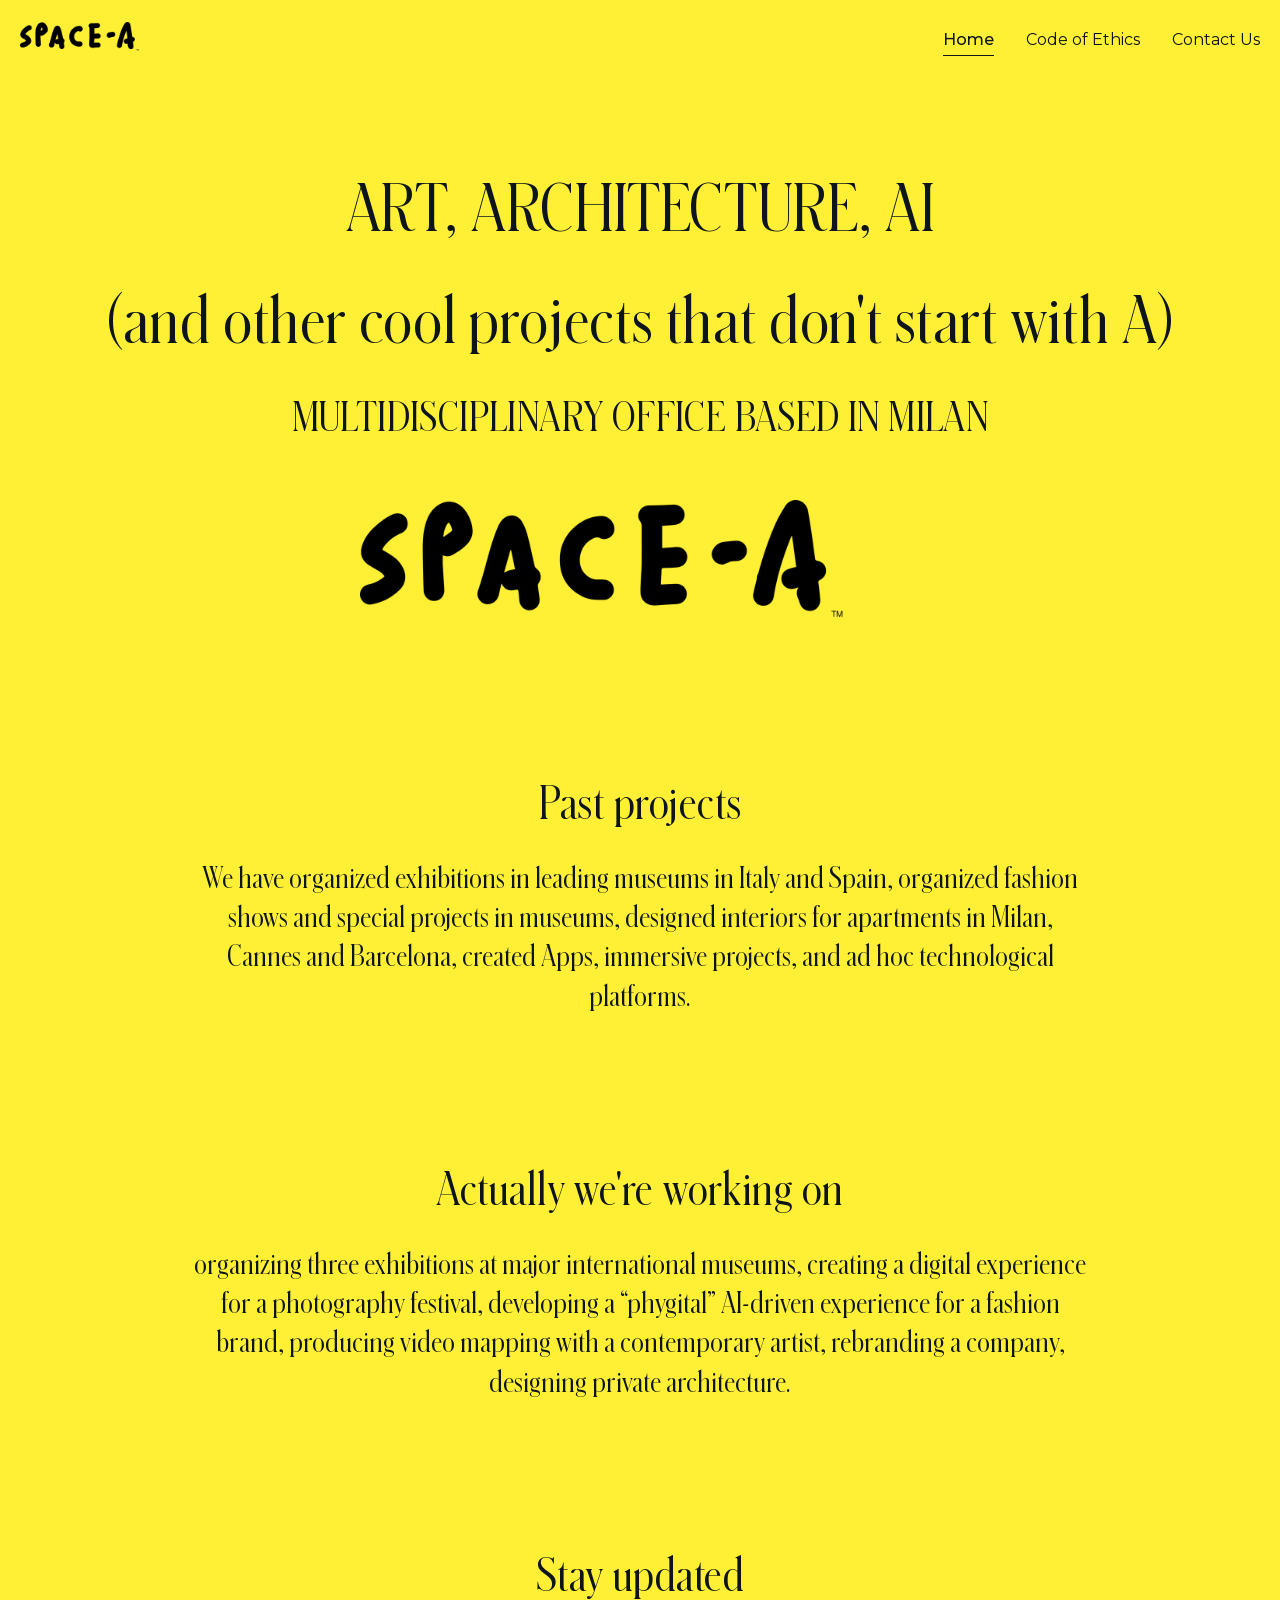
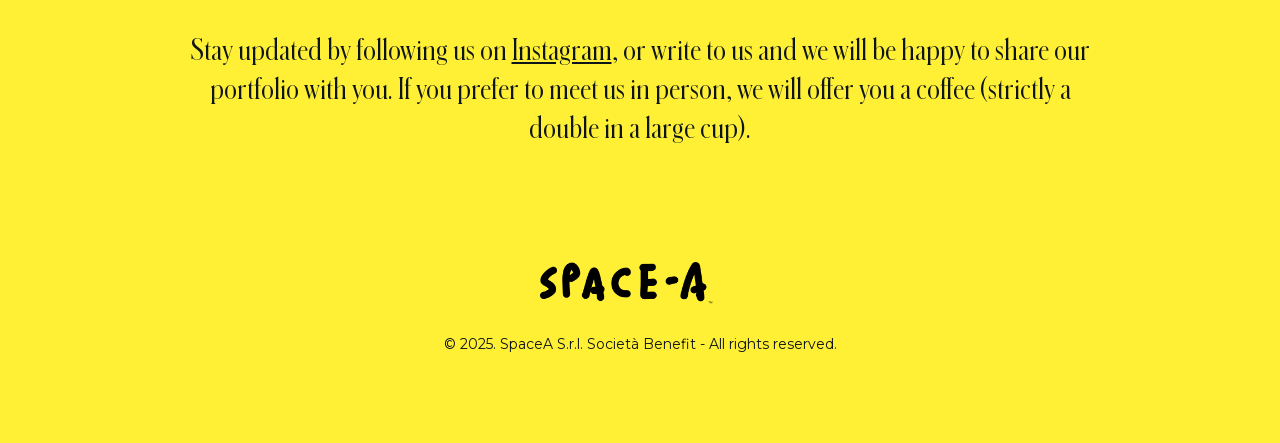
==== commit 4552eb9c: "Match live-site typography and add missing text from spacea.ai - Display copy (home blocks, service " ====
--- a/index.html
+++ b/index.html
@@ -47,6 +47,38 @@
         <h1 class="hero-sub reveal" style="--reveal-delay: .16s">MULTIDISCIPLINARY OFFICE BASED IN MILAN</h1>
         <img class="hero-logo reveal" style="--reveal-delay: .24s"
              src="assets/logo/logo_spacea_ai.png" alt="SpaceA">
+      </div>
+
+      <div class="container section home-block">
+        <h2 class="reveal">Past projects</h2>
+        <p class="reveal" style="--reveal-delay: .08s">
+          We have organized exhibitions in leading museums in Italy and Spain,
+          organized fashion shows and special projects in museums, designed
+          interiors for apartments in Milan, Cannes and Barcelona, created Apps,
+          immersive projects, and ad hoc technological platforms.
+        </p>
+      </div>
+
+      <div class="container section home-block">
+        <h2 class="reveal">Actually we're working on</h2>
+        <p class="reveal" style="--reveal-delay: .08s">
+          organizing three exhibitions at major international museums, creating
+          a digital experience for a photography festival, developing a
+          &ldquo;phygital&rdquo; AI-driven experience for a fashion brand, producing video
+          mapping with a contemporary artist, rebranding a company, designing
+          private architecture.
+        </p>
+      </div>
+
+      <div class="container section home-block stay-updated">
+        <h2 class="reveal">Stay updated</h2>
+        <p class="reveal" style="--reveal-delay: .08s">
+          Stay updated by following us on
+          <a href="https://www.instagram.com/spacea.ai">Instagram</a>, or write
+          to us and we will be happy to share our portfolio with you. If you
+          prefer to meet us in person, we will offer you a coffee (strictly a
+          double in a large cup).
+        </p>
       </div>
     </section>
 
@@ -80,9 +112,45 @@
           </article>
         </div>
 
-        <p class="section-cta reveal">
-          <a class="btn" href="#/contact-us">Invia la tua richiesta</a>
-        </p>
+        <form class="newsletter reveal" action="#" method="get" aria-label="Richiesta">
+          <input type="email" name="email" placeholder="Inserisci la tua email" required>
+          <button class="btn" type="submit">Invia la tua richiesta</button>
+        </form>
+      </div>
+
+      <div class="container section">
+        <h2 class="reveal">Creatività e innovazione per il futuro</h2>
+        <p class="reveal" style="--reveal-delay: .08s">
+          Siamo uno studio multidisciplinare che unisce arte, architettura,
+          design e nuove tecnologie per creare soluzioni uniche e
+          all'avanguardia per i nostri clienti.
+        </p>
+
+        <div class="stats">
+          <div class="stat reveal">
+            <span class="stat-num">150+</span>
+            <span class="stat-label">Progetti realizzati con successo</span>
+          </div>
+          <div class="stat reveal" style="--reveal-delay: .1s">
+            <span class="stat-num">15</span>
+            <span class="stat-label">Clienti soddisfatti</span>
+          </div>
+        </div>
+
+        <p class="section-cta reveal" style="--reveal-delay: .16s">
+          <a class="btn" href="#/contact-us">Contattaci</a>
+        </p>
+      </div>
+
+      <div class="container section">
+        <figure class="testimonial reveal">
+          <p class="stars" aria-label="5 stelle">★★★★★</p>
+          <blockquote>
+            &ldquo;Spacea ha trasformato le mie idee in realtà, unendo arte e
+            tecnologia in modo straordinario.&rdquo;
+          </blockquote>
+          <figcaption>Giovanni Rossi</figcaption>
+        </figure>
       </div>
     </section>
 
@@ -242,7 +310,7 @@
   <footer class="site-footer">
     <div class="container">
       <img src="assets/logo/logo_spacea_ai.png" alt="SpaceA">
-      <p>&copy; 2025 SpaceA S.r.l. Società Benefit</p>
+      <p>&copy; 2025. SpaceA S.r.l. Società Benefit - All rights reserved.</p>
     </div>
   </footer>
 
--- a/style.css
+++ b/style.css
@@ -259,7 +259,83 @@
   max-width: 640px;
   margin: 0 auto 56px;
   text-align: center;
-  font-size: 18px;
+  font-family: var(--font-display);   /* the live site sets its copy in Schnyder */
+  font-size: 22px;
+  line-height: 1.4;
+}
+
+.newsletter {
+  display: flex;
+  gap: 12px;
+  justify-content: center;
+  flex-wrap: wrap;
+  margin: 8px 0 0;
+}
+
+.newsletter input {
+  font: inherit;
+  color: var(--ink);
+  background: var(--yellow);
+  border: 1px solid var(--black);
+  border-radius: var(--radius-pill);
+  padding: 14px 22px;
+  min-width: min(320px, 100%);
+  transition: background-color 0.2s ease;
+}
+
+.newsletter input:focus {
+  outline: none;
+  background: var(--white);
+}
+
+.stats {
+  display: flex;
+  justify-content: center;
+  gap: 72px;
+  flex-wrap: wrap;
+  margin: 40px 0 8px;
+}
+
+.stat {
+  text-align: center;
+}
+
+.stat-num {
+  display: block;
+  font-family: var(--font-display);
+  font-weight: 700;
+  font-size: clamp(3rem, 7vw, 5rem);
+  line-height: 1;
+}
+
+.stat-label {
+  display: block;
+  margin-top: 8px;
+  font-size: 15px;
+}
+
+.testimonial {
+  margin: 0 auto;
+  max-width: 620px;
+  text-align: center;
+}
+
+.testimonial .stars {
+  font-size: 22px;
+  letter-spacing: 0.2em;
+  margin-bottom: 10px;
+}
+
+.testimonial blockquote {
+  margin: 0 0 14px;
+  font-family: var(--font-display);
+  font-size: clamp(1.3rem, 2.6vw, 1.8rem);
+  line-height: 1.4;
+}
+
+.testimonial figcaption {
+  font-size: 15px;
+  font-weight: 500;
 }
 
 .cards {
@@ -298,6 +374,37 @@
 
 .card p {
   margin: 0;
+  font-family: var(--font-display);   /* like the live site's service copy */
+  font-size: 19px;
+  line-height: 1.45;
+}
+
+/* ----- Home text blocks (Past projects / working on / Stay updated) ------ */
+
+.home-block {
+  max-width: 900px;
+  margin-inline: auto;
+  text-align: center;
+}
+
+.home-block h2 {
+  font-size: clamp(1.8rem, 4vw, 2.8rem);
+}
+
+.home-block p {
+  font-family: var(--font-display);   /* live site renders its copy in Schnyder */
+  font-size: clamp(1.15rem, 2.4vw, 1.75rem);
+  line-height: 1.4;
+  margin-bottom: 0;
+}
+
+.home-block a {
+  color: inherit;
+}
+
+.home-block a:hover {
+  text-decoration: none;
+  border-bottom: 1.5px solid currentColor;
 }
 
 .section-cta {
@@ -445,7 +552,9 @@
 .coe p {
   max-width: 620px;
   margin: 0 auto 36px;
-  font-size: 18px;
+  font-family: var(--font-display);   /* live-site copy in Schnyder */
+  font-size: 22px;
+  line-height: 1.4;
 }
 
 .coe .address {
--- a/style.css
+++ b/style.css
@@ -259,7 +259,83 @@
   max-width: 640px;
   margin: 0 auto 56px;
   text-align: center;
-  font-size: 18px;
+  font-family: var(--font-display);   /* the live site sets its copy in Schnyder */
+  font-size: 22px;
+  line-height: 1.4;
+}
+
+.newsletter {
+  display: flex;
+  gap: 12px;
+  justify-content: center;
+  flex-wrap: wrap;
+  margin: 8px 0 0;
+}
+
+.newsletter input {
+  font: inherit;
+  color: var(--ink);
+  background: var(--yellow);
+  border: 1px solid var(--black);
+  border-radius: var(--radius-pill);
+  padding: 14px 22px;
+  min-width: min(320px, 100%);
+  transition: background-color 0.2s ease;
+}
+
+.newsletter input:focus {
+  outline: none;
+  background: var(--white);
+}
+
+.stats {
+  display: flex;
+  justify-content: center;
+  gap: 72px;
+  flex-wrap: wrap;
+  margin: 40px 0 8px;
+}
+
+.stat {
+  text-align: center;
+}
+
+.stat-num {
+  display: block;
+  font-family: var(--font-display);
+  font-weight: 700;
+  font-size: clamp(3rem, 7vw, 5rem);
+  line-height: 1;
+}
+
+.stat-label {
+  display: block;
+  margin-top: 8px;
+  font-size: 15px;
+}
+
+.testimonial {
+  margin: 0 auto;
+  max-width: 620px;
+  text-align: center;
+}
+
+.testimonial .stars {
+  font-size: 22px;
+  letter-spacing: 0.2em;
+  margin-bottom: 10px;
+}
+
+.testimonial blockquote {
+  margin: 0 0 14px;
+  font-family: var(--font-display);
+  font-size: clamp(1.3rem, 2.6vw, 1.8rem);
+  line-height: 1.4;
+}
+
+.testimonial figcaption {
+  font-size: 15px;
+  font-weight: 500;
 }
 
 .cards {
@@ -298,6 +374,37 @@
 
 .card p {
   margin: 0;
+  font-family: var(--font-display);   /* like the live site's service copy */
+  font-size: 19px;
+  line-height: 1.45;
+}
+
+/* ----- Home text blocks (Past projects / working on / Stay updated) ------ */
+
+.home-block {
+  max-width: 900px;
+  margin-inline: auto;
+  text-align: center;
+}
+
+.home-block h2 {
+  font-size: clamp(1.8rem, 4vw, 2.8rem);
+}
+
+.home-block p {
+  font-family: var(--font-display);   /* live site renders its copy in Schnyder */
+  font-size: clamp(1.15rem, 2.4vw, 1.75rem);
+  line-height: 1.4;
+  margin-bottom: 0;
+}
+
+.home-block a {
+  color: inherit;
+}
+
+.home-block a:hover {
+  text-decoration: none;
+  border-bottom: 1.5px solid currentColor;
 }
 
 .section-cta {
@@ -445,7 +552,9 @@
 .coe p {
   max-width: 620px;
   margin: 0 auto 36px;
-  font-size: 18px;
+  font-family: var(--font-display);   /* live-site copy in Schnyder */
+  font-size: 22px;
+  line-height: 1.4;
 }
 
 .coe .address {
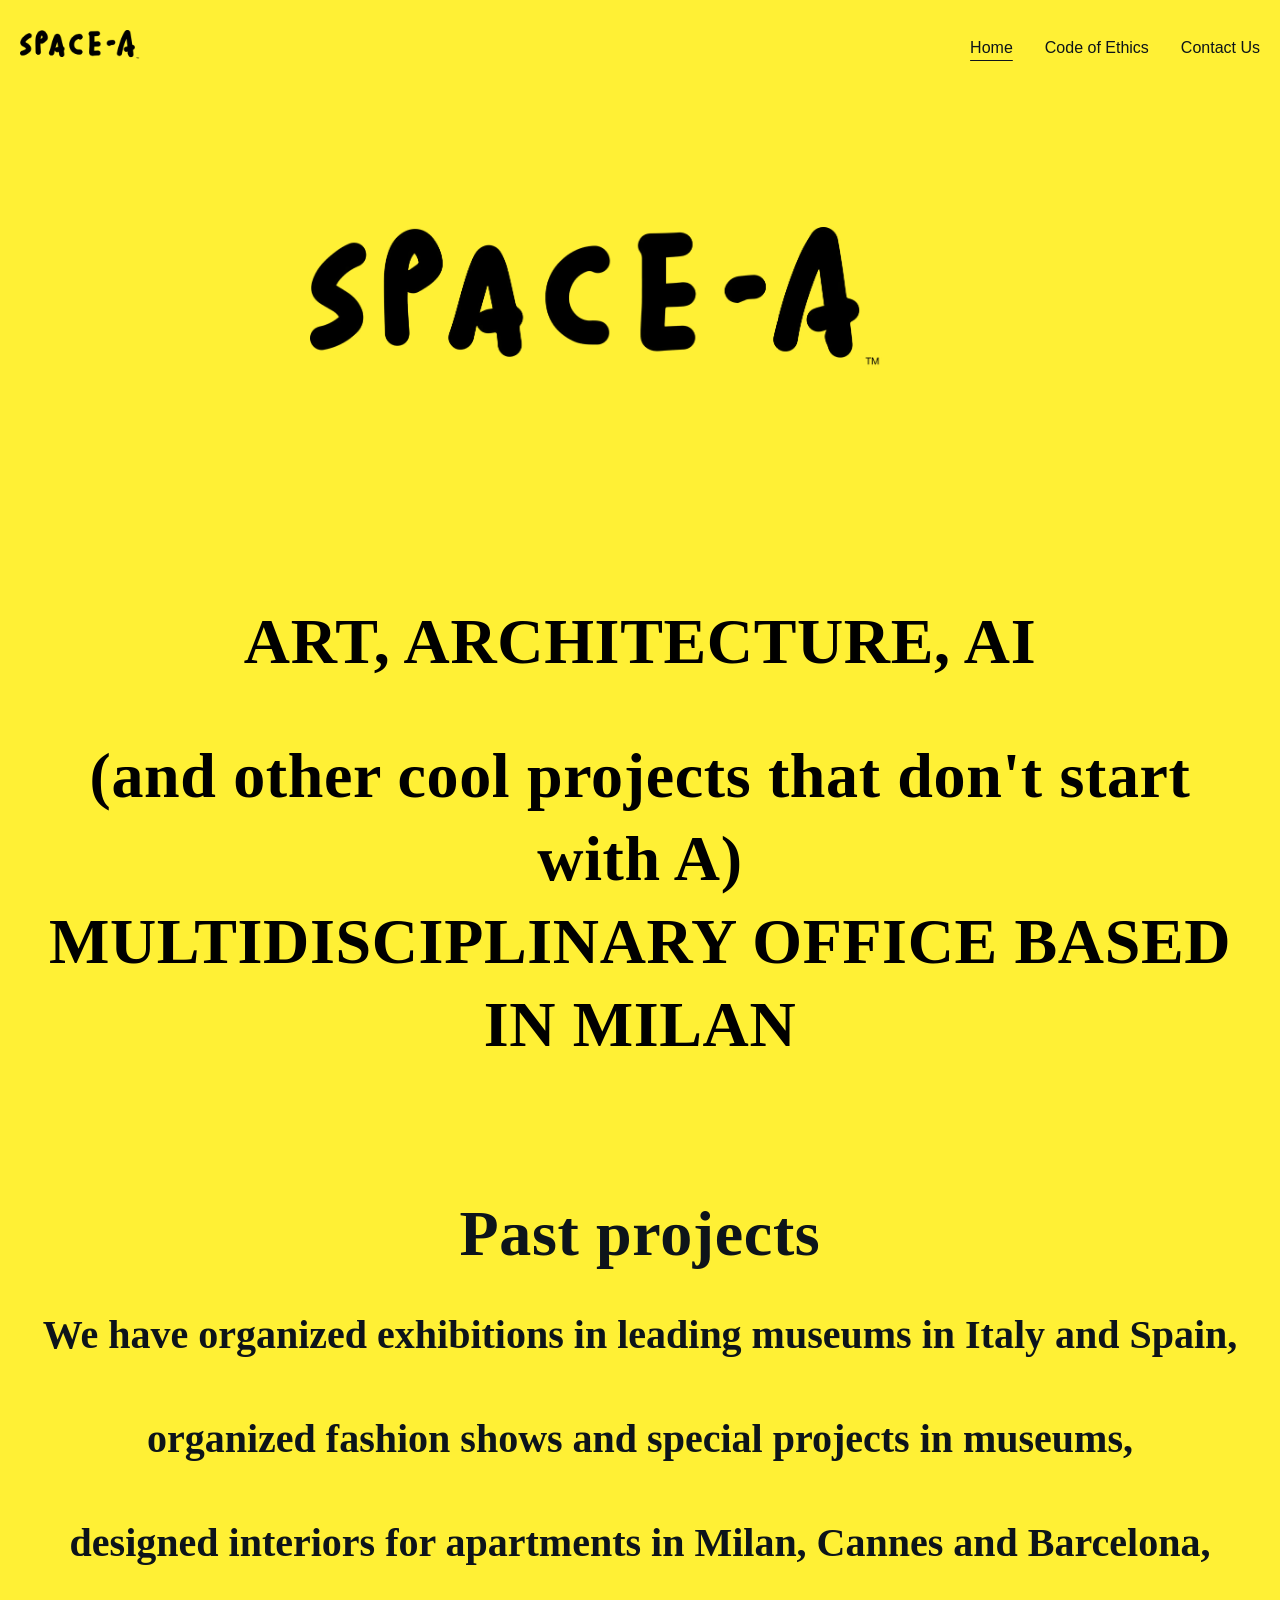
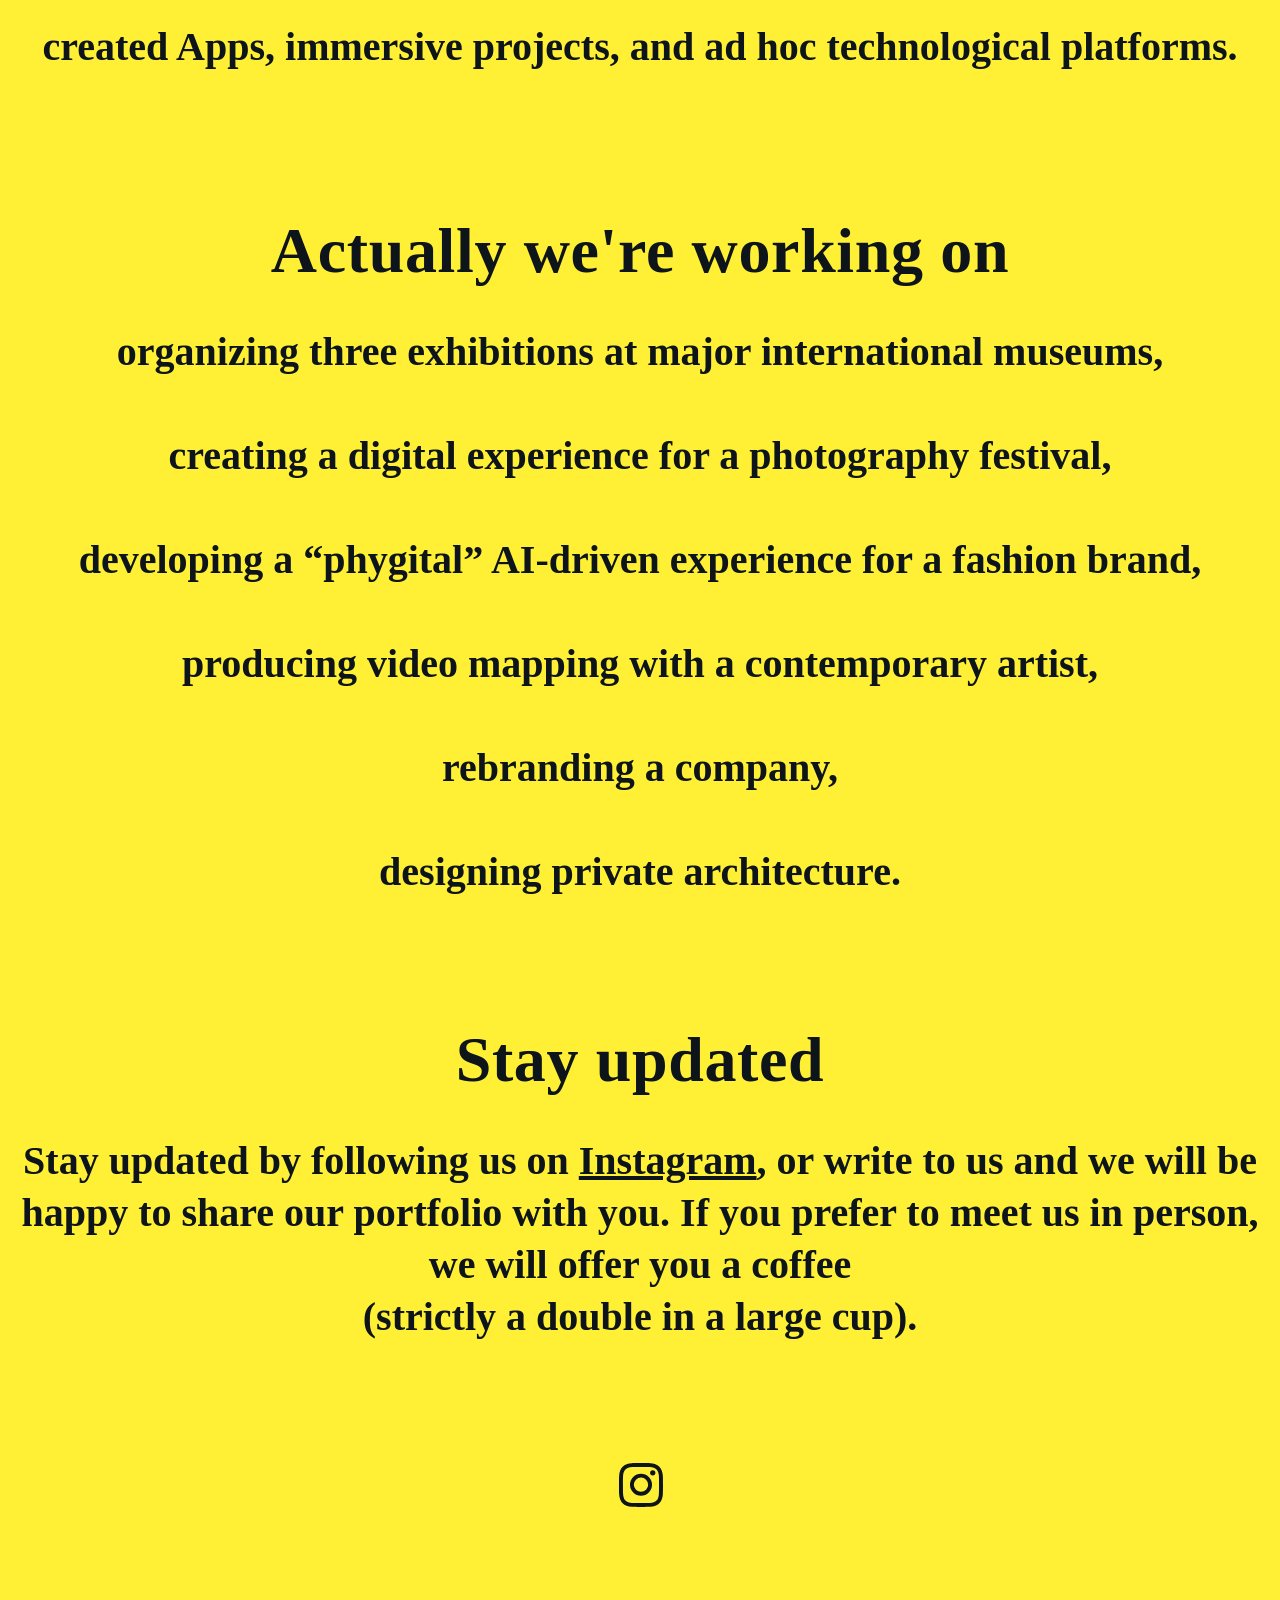
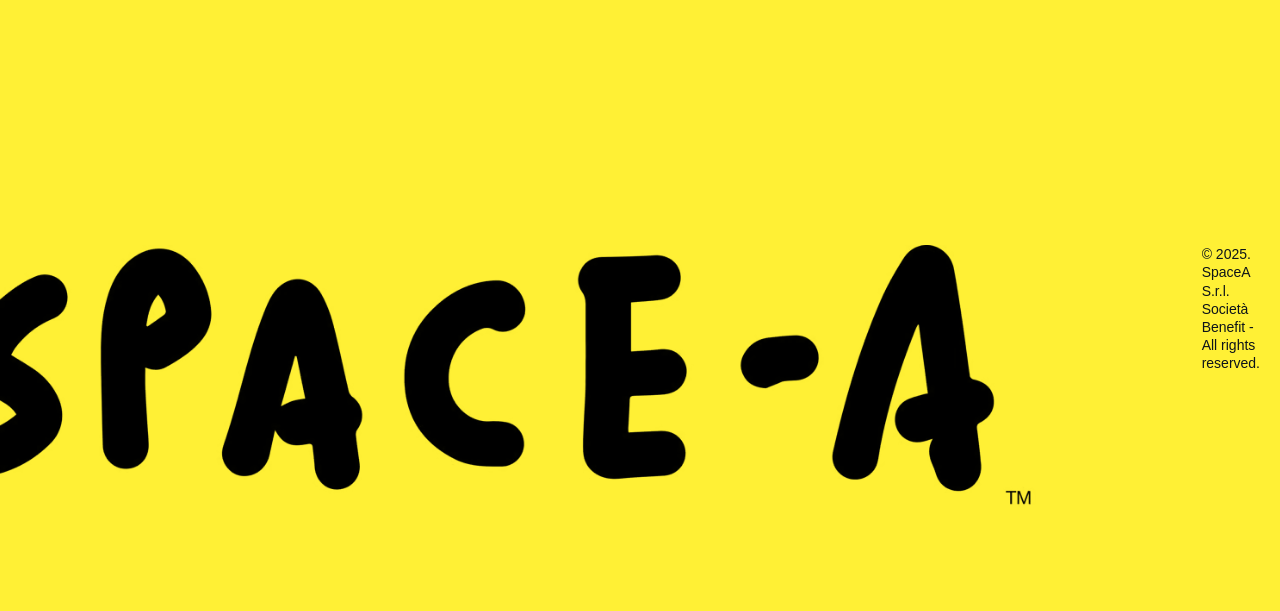
==== commit b1554fb3: "Match live hero composition, sizes and slide animation Recovered the original live-site geometry fro" ====
--- a/index.html
+++ b/index.html
@@ -41,44 +41,53 @@
 
     <!-- ================= Home ================= -->
     <section class="page" data-route="home" data-title="SpaceA: Arte, Architettura e Nuove tecnologie | SpaceA">
+
       <div class="container hero">
-        <h1 class="reveal">ART, ARCHITECTURE, AI</h1>
-        <h1 class="reveal" style="--reveal-delay: .08s">(and other cool projects that don't start with A)</h1>
-        <h1 class="hero-sub reveal" style="--reveal-delay: .16s">MULTIDISCIPLINARY OFFICE BASED IN MILAN</h1>
-        <img class="hero-logo reveal" style="--reveal-delay: .24s"
-             src="assets/logo/logo_spacea_ai.png" alt="SpaceA">
-      </div>
-
-      <div class="container section home-block">
-        <h2 class="reveal">Past projects</h2>
-        <p class="reveal" style="--reveal-delay: .08s">
-          We have organized exhibitions in leading museums in Italy and Spain,
-          organized fashion shows and special projects in museums, designed
-          interiors for apartments in Milan, Cannes and Barcelona, created Apps,
-          immersive projects, and ad hoc technological platforms.
-        </p>
-      </div>
-
-      <div class="container section home-block">
-        <h2 class="reveal">Actually we're working on</h2>
-        <p class="reveal" style="--reveal-delay: .08s">
-          organizing three exhibitions at major international museums, creating
-          a digital experience for a photography festival, developing a
-          &ldquo;phygital&rdquo; AI-driven experience for a fashion brand, producing video
-          mapping with a contemporary artist, rebranding a company, designing
-          private architecture.
-        </p>
-      </div>
-
-      <div class="container section home-block stay-updated">
-        <h2 class="reveal">Stay updated</h2>
-        <p class="reveal" style="--reveal-delay: .08s">
+        <img class="hero-logo reveal" src="assets/logo/logo_spacea_ai.png" alt="SpaceA">
+        <div class="hero-lines">
+          <h1 class="reveal">ART, ARCHITECTURE, AI</h1>
+          <h1 class="reveal">(and other cool projects that don't start with A)</h1>
+        </div>
+        <h1 class="hero-tagline reveal">MULTIDISCIPLINARY OFFICE BASED IN MILAN</h1>
+      </div>
+
+      <div class="container home-block home-past">
+        <h1 class="reveal">Past projects</h1>
+        <p class="reveal">
+          We have organized exhibitions in leading museums in Italy and Spain,<br><br>
+          organized fashion shows and special projects in museums,<br><br>
+          designed interiors for apartments in Milan, Cannes and Barcelona,<br><br>
+          created Apps, immersive projects, and ad hoc technological platforms.
+        </p>
+      </div>
+
+      <div class="container home-block home-working">
+        <h1 class="reveal">Actually we're working on</h1>
+        <p class="reveal">
+          organizing three exhibitions at major international museums,<br><br>
+          creating a digital experience for a photography festival,<br><br>
+          developing a &ldquo;phygital&rdquo; AI-driven experience for a fashion brand,<br><br>
+          producing video mapping with a contemporary artist,<br><br>
+          rebranding a company,<br><br>
+          designing private architecture.
+        </p>
+      </div>
+
+      <div class="container home-block home-stay">
+        <h1 class="reveal">Stay updated</h1>
+        <p class="reveal">
           Stay updated by following us on
-          <a href="https://www.instagram.com/spacea.ai">Instagram</a>, or write
-          to us and we will be happy to share our portfolio with you. If you
-          prefer to meet us in person, we will offer you a coffee (strictly a
-          double in a large cup).
-        </p>
+          <a href="https://www.instagram.com/spacea.ai" target="_blank" rel="noopener">Instagram</a>,
+          or write to us and we will be happy to share our portfolio with you.
+          If you prefer to meet us in person, we will offer you a coffee<br>
+          (strictly a double in a large cup).
+        </p>
+        <a class="social-icon reveal" href="https://www.instagram.com/spacea.ai"
+           target="_blank" rel="noopener" aria-label="SpaceA on Instagram">
+          <svg viewBox="0 0 24 24" width="44" height="44" fill="currentColor" aria-hidden="true">
+            <path d="M12 2.163c3.204 0 3.584.012 4.85.07 3.252.148 4.771 1.691 4.919 4.919.058 1.265.069 1.645.069 4.849 0 3.205-.012 3.584-.069 4.849-.149 3.225-1.664 4.771-4.919 4.919-1.266.058-1.644.07-4.85.07-3.204 0-3.584-.012-4.849-.07-3.26-.149-4.771-1.699-4.919-4.92-.058-1.265-.07-1.644-.07-4.849 0-3.204.013-3.583.07-4.849.149-3.227 1.664-4.771 4.919-4.919 1.266-.057 1.645-.069 4.849-.069zm0-2.163c-3.259 0-3.667.014-4.947.072-4.358.2-6.78 2.618-6.98 6.98-.059 1.281-.073 1.689-.073 4.948 0 3.259.014 3.668.072 4.948.2 4.358 2.618 6.78 6.98 6.98 1.281.058 1.689.072 4.948.072 3.259 0 3.668-.014 4.948-.072 4.354-.2 6.782-2.618 6.979-6.98.059-1.28.073-1.689.073-4.948 0-3.259-.014-3.667-.072-4.947-.196-4.354-2.617-6.78-6.979-6.98-1.281-.059-1.69-.073-4.949-.073zm0 5.838a6 6 0 100 12 6 6 0 000-12zm0 9.9a3.9 3.9 0 110-7.8 3.9 3.9 0 010 7.8zm6.406-11.845a1.44 1.44 0 100 2.881 1.44 1.44 0 000-2.881z"/>
+          </svg>
+        </a>
       </div>
     </section>
 
@@ -86,7 +95,7 @@
     <section class="page" data-route="servizi" data-title="Servizi di design e architettura innovativa per aziende | SpaceA">
       <div class="container section">
         <h1 class="page-title reveal">Servizi Creativi Innovativi</h1>
-        <p class="page-intro reveal" style="--reveal-delay: .08s">
+        <p class="page-intro reveal">
           Offriamo soluzioni multidisciplinari per arte, architettura, design
           e tecnologie all'avanguardia.
         </p>
@@ -98,13 +107,13 @@
             <p>Creiamo spazi unici e funzionali, combinando estetica
                e innovazione tecnologica.</p>
           </article>
-          <article class="card reveal" style="--reveal-delay: .1s">
+          <article class="card reveal">
             <span class="card-num">02</span>
             <h2>Design e Innovazione</h2>
             <p>Sviluppiamo progetti di design che integrano nuove tecnologie
                e tendenze contemporanee.</p>
           </article>
-          <article class="card reveal" style="--reveal-delay: .2s">
+          <article class="card reveal">
             <span class="card-num">03</span>
             <h2>Arte e Cultura</h2>
             <p>Collaboriamo con artisti e professionisti per progetti creativi
@@ -120,7 +129,7 @@
 
       <div class="container section">
         <h2 class="reveal">Creatività e innovazione per il futuro</h2>
-        <p class="reveal" style="--reveal-delay: .08s">
+        <p class="reveal">
           Siamo uno studio multidisciplinare che unisce arte, architettura,
           design e nuove tecnologie per creare soluzioni uniche e
           all'avanguardia per i nostri clienti.
@@ -131,13 +140,13 @@
             <span class="stat-num">150+</span>
             <span class="stat-label">Progetti realizzati con successo</span>
           </div>
-          <div class="stat reveal" style="--reveal-delay: .1s">
+          <div class="stat reveal">
             <span class="stat-num">15</span>
             <span class="stat-label">Clienti soddisfatti</span>
           </div>
         </div>
 
-        <p class="section-cta reveal" style="--reveal-delay: .16s">
+        <p class="section-cta reveal">
           <a class="btn" href="#/contact-us">Contattaci</a>
         </p>
       </div>
@@ -256,7 +265,7 @@
         <div class="contact-head">
           <h1 class="reveal">Write to us and we will be happy to share our
              portfolio with you.</h1>
-          <h1 class="reveal" style="--reveal-delay: .08s">If you prefer to meet us in person,
+          <h1 class="reveal">If you prefer to meet us in person,
              we will offer you a coffee<br>(strictly a double in a large cup).</h1>
         </div>
 
@@ -289,16 +298,16 @@
     <section class="page" data-route="code-of-ethics" data-title="Code of Ethics | SpaceA">
       <div class="container section coe">
         <h1 class="reveal">Code of Ethics</h1>
-        <p class="reveal" style="--reveal-delay: .08s">
+        <p class="reveal">
           SpaceA S.r.l. Società Benefit is committed to ethical, transparent
           and responsible practices across art, architecture and technology.
           The official Codice Etico details the values and principles that
           guide our work and our collaborations, every day and on every project.
         </p>
-        <a class="btn reveal" style="--reveal-delay: .16s"
+        <a class="btn reveal"
            href="assets/spacea-s.r.l.-societa-benefit---codice-etico-Aq2GGr16oQtn3G0O.pdf"
            download="SpaceA-codice-etico.pdf">Download the Code of Ethics (PDF)</a>
-        <p class="address reveal" style="--reveal-delay: .24s">
+        <p class="address reveal">
           SpaceA S.r.l. Società Benefit<br>
           Via Giovanni Briosi 10, Milan, Italy
         </p>
--- a/style.css
+++ b/style.css
@@ -143,13 +143,12 @@
   top: 0;
   z-index: 100;
   background: var(--yellow);
-  padding: 22px 0;
-  transition: box-shadow 0.25s ease, padding 0.25s ease;
+  padding: 30px 0;            /* live: header height 97px */
+  transition: box-shadow 0.25s ease;
 }
 
 .site-header.is-scrolled {
   box-shadow: 0 1px 0 rgba(13, 20, 26, 0.18);
-  padding: 14px 0;
 }
 
 .site-header .container {
@@ -176,25 +175,14 @@
 }
 
 .nav a {
-  position: relative;
   text-decoration: none;
   padding: 4px 0;
 }
 
-.nav a::after {
-  content: "";
-  position: absolute;
-  left: 0;
-  right: 100%;
-  bottom: 0;
-  height: 1.5px;
-  background: currentColor;
-  transition: right 0.25s var(--ease-slide);
-}
-
-.nav a:hover::after,
-.nav a.is-active::after {
-  right: 0;
+.nav a:hover,
+.nav a.is-active {
+  text-decoration: underline;
+  text-underline-offset: 7px; /* live: underline offset 7px */
 }
 
 .nav a.is-active {
@@ -227,31 +215,44 @@
   padding: 72px 0;
 }
 
-/* ----- Hero (home) -------------------------------------------------------- */
+/* ----- Hero (home) — geometry from the live site -------------------------- */
 
 .hero {
-  padding: 88px 0 56px;
-  text-align: center;
+  min-height: 1079px;         /* live block min-height */
+  padding-top: 131px;         /* logo sits 131px below the header */
+  text-align: center;
+}
+
+.hero-logo {
+  width: 660px;               /* live: 660×173 desktop, 282×74 mobile */
+  max-width: 88vw;
+  margin: 0 auto;
+}
+
+.hero-lines {
+  margin-top: 200px;          /* live: text box starts 200px under the logo */
 }
 
 .hero h1 {
-  font-size: clamp(2.1rem, 5.4vw, 4rem);   /* live: 64px desktop / 40px mobile */
-  margin-bottom: 0.45em;
-}
-
-.hero .hero-sub {
-  font-size: clamp(1.4rem, 3.4vw, 2.5rem);
-}
-
-.hero-logo {
-  margin: 56px auto 0;
-  max-width: min(560px, 78vw);
+  font-size: 64px;            /* live site-wide h1: 64px desktop */
+  line-height: 1.3;
+  color: var(--black);
+  margin: 0;
+}
+
+.hero-lines h1 + h1 {
+  margin-top: 50px;           /* live box: two 83px lines + 50px gap = 216px */
+}
+
+.hero-tagline {
+  margin: 160px 0 48px;       /* live: 160px under the lines, 48px below */
+  font-size: 64px;
 }
 
 /* ----- Service cards (servizi) ------------------------------------------- */
 
 .page-title {
-  font-size: clamp(1.9rem, 4.4vw, 3.2rem);
+  font-size: 64px;            /* live site h1 size */
   text-align: center;
 }
 
@@ -380,22 +381,39 @@
 }
 
 /* ----- Home text blocks (Past projects / working on / Stay updated) ------ */
+/* Sizes and block heights from the live site */
 
 .home-block {
-  max-width: 900px;
-  margin-inline: auto;
-  text-align: center;
-}
-
-.home-block h2 {
-  font-size: clamp(1.8rem, 4vw, 2.8rem);
+  text-align: center;
+}
+
+.home-past {
+  min-height: 610px;          /* live block min-height */
+  padding-top: 17px;
+}
+
+.home-working {
+  min-height: 809px;
+  padding-top: 24px;
+}
+
+.home-stay {
+  min-height: 827px;
+  padding-top: 24px;
+}
+
+.home-block h1 {
+  font-size: 64px;            /* live: site h1 */
+  line-height: 1.3;
+  margin: 0 0 34px;
 }
 
 .home-block p {
-  font-family: var(--font-display);   /* live site renders its copy in Schnyder */
-  font-size: clamp(1.15rem, 2.4vw, 1.75rem);
-  line-height: 1.4;
-  margin-bottom: 0;
+  font-family: var(--font-display);   /* live renders its copy in Schnyder */
+  font-weight: 700;
+  font-size: 40px;            /* live: 40px desktop / 30px mobile */
+  line-height: 1.3;
+  margin: 0;
 }
 
 .home-block a {
@@ -405,6 +423,22 @@
 .home-block a:hover {
   text-decoration: none;
   border-bottom: 1.5px solid currentColor;
+}
+
+.social-icon {
+  display: inline-flex;
+  align-items: center;
+  justify-content: center;
+  width: 91px;                /* live icon box: 91×91 */
+  height: 91px;
+  margin-top: 96px;           /* live: icon 480px from block top */
+  color: var(--black);
+  transition: transform 0.25s var(--ease-slide), opacity 0.2s ease;
+}
+
+.social-icon:hover {
+  transform: scale(1.08);
+  opacity: 0.8;
 }
 
 .section-cta {
@@ -480,7 +514,8 @@
 }
 
 .contact-head h1 {
-  font-size: clamp(1.8rem, 4vw, 2.9rem);
+  font-size: 40px;            /* live contact h1: 40px desktop / 30px mobile */
+  line-height: 1.3;
 }
 
 .contact-form {
@@ -535,7 +570,7 @@
   text-align: center;
   font-family: var(--font-display);
   font-weight: 700;
-  font-size: clamp(1.1rem, 2vw, 1.5rem);
+  font-size: 24px;            /* live contact address: 24px desktop / 16px mobile */
   line-height: 1.5;
 }
 
@@ -561,43 +596,47 @@
   margin-top: 64px;
 }
 
+/* ----- Reveal animation — exact values from the live site ----------------- */
+/* Hostinger "slide": elements sit 20% of their height down, invisible, and
+   slide to rest over .65s with a .1s delay once they enter the viewport. */
+
+.reveal {
+  opacity: 0;
+  transform: translateY(20%);
+  transition-property: transform, opacity;
+  transition-duration: 0.65s;
+  transition-timing-function: ease;
+  transition-delay: 0.1s;
+  will-change: transform, opacity;
+}
+
+.reveal.is-visible {
+  opacity: 1;
+  transform: translate(0);
+}
+
 /* ----- Footer --------------------------------------------------------------- */
 
 .site-footer {
-  padding: 40px 0 88px;
-  text-align: center;
-}
-
-.site-footer img {
-  width: min(200px, 40vw);
-  margin: 0 auto 20px;
+  padding: 24px 0 40px;
+}
+
+.site-footer .container {
+  display: flex;
+  justify-content: flex-end;  /* live: copyright sits right-aligned */
 }
 
 .site-footer p {
   margin: 0;
-  font-size: 14px;
-}
-
-/* ----- Reveal-on-scroll animation (live site "slide" feel) ---------------- */
-
-.reveal {
-  opacity: 0;
-  transform: translateY(26px);
-  transition: opacity 0.7s var(--ease-slide), transform 0.7s var(--ease-slide);
-  transition-delay: var(--reveal-delay, 0s);
-  will-change: opacity, transform;
-}
-
-.reveal.is-visible {
-  opacity: 1;
-  transform: translateY(0);
+  font-size: 14px;            /* live: 14px body-small */
+  line-height: 1.3;
 }
 
 /* ----- Responsive ----------------------------------------------------------- */
 
 @media (max-width: 920px) {
   .site-header {
-    padding: 16px 0;
+    padding: 24px 0;          /* live mobile header height 70px */
   }
 
   .site-header .container {
@@ -606,16 +645,77 @@
   }
 
   .brand img {
-    width: 104px;
+    width: 80px;              /* live: 80.5px mobile */
   }
 
   .nav {
-    gap: 20px;                 /* live: 20px mobile spacing */
+    gap: 20px;                /* live: 20px mobile spacing */
     font-size: 15px;
   }
 
   .hero {
-    padding: 56px 0 40px;
+    min-height: 548px;        /* live mobile block min-height */
+    padding-top: 46px;
+  }
+
+  .hero-logo {
+    width: 282px;             /* live mobile logo: 282×74 */
+  }
+
+  .hero-lines {
+    margin-top: 45px;
+  }
+
+  .hero h1 {
+    font-size: 32px;          /* live mobile hero h1 */
+  }
+
+  .hero-lines h1 + h1 {
+    margin-top: 24px;
+  }
+
+  .hero-tagline {
+    font-size: 30px;          /* live mobile tagline */
+    margin: 78px 0 24px;
+  }
+
+  .home-past {
+    min-height: 838px;
+    padding-top: 64px;
+  }
+
+  .home-working {
+    min-height: 907px;
+    padding-top: 38px;
+  }
+
+  .home-stay {
+    min-height: 872px;
+    padding-top: 24px;
+  }
+
+  .home-block h1 {
+    font-size: 40px;          /* live mobile h1 */
+  }
+
+  .home-block p {
+    font-size: 30px;          /* live mobile paragraph */
+  }
+
+  .page-title {
+    font-size: 40px;          /* live mobile h1 */
+  }
+
+  .contact-head h1 {
+    font-size: 30px;          /* live mobile contact h1 */
+  }
+
+  .address {
+    font-size: 16px;          /* live mobile address */
+  }
+
+  .social-icon {
+    margin-top: 56px;
   }
 
   .cards {
--- a/style.css
+++ b/style.css
@@ -143,13 +143,12 @@
   top: 0;
   z-index: 100;
   background: var(--yellow);
-  padding: 22px 0;
-  transition: box-shadow 0.25s ease, padding 0.25s ease;
+  padding: 30px 0;            /* live: header height 97px */
+  transition: box-shadow 0.25s ease;
 }
 
 .site-header.is-scrolled {
   box-shadow: 0 1px 0 rgba(13, 20, 26, 0.18);
-  padding: 14px 0;
 }
 
 .site-header .container {
@@ -176,25 +175,14 @@
 }
 
 .nav a {
-  position: relative;
   text-decoration: none;
   padding: 4px 0;
 }
 
-.nav a::after {
-  content: "";
-  position: absolute;
-  left: 0;
-  right: 100%;
-  bottom: 0;
-  height: 1.5px;
-  background: currentColor;
-  transition: right 0.25s var(--ease-slide);
-}
-
-.nav a:hover::after,
-.nav a.is-active::after {
-  right: 0;
+.nav a:hover,
+.nav a.is-active {
+  text-decoration: underline;
+  text-underline-offset: 7px; /* live: underline offset 7px */
 }
 
 .nav a.is-active {
@@ -227,31 +215,44 @@
   padding: 72px 0;
 }
 
-/* ----- Hero (home) -------------------------------------------------------- */
+/* ----- Hero (home) — geometry from the live site -------------------------- */
 
 .hero {
-  padding: 88px 0 56px;
-  text-align: center;
+  min-height: 1079px;         /* live block min-height */
+  padding-top: 131px;         /* logo sits 131px below the header */
+  text-align: center;
+}
+
+.hero-logo {
+  width: 660px;               /* live: 660×173 desktop, 282×74 mobile */
+  max-width: 88vw;
+  margin: 0 auto;
+}
+
+.hero-lines {
+  margin-top: 200px;          /* live: text box starts 200px under the logo */
 }
 
 .hero h1 {
-  font-size: clamp(2.1rem, 5.4vw, 4rem);   /* live: 64px desktop / 40px mobile */
-  margin-bottom: 0.45em;
-}
-
-.hero .hero-sub {
-  font-size: clamp(1.4rem, 3.4vw, 2.5rem);
-}
-
-.hero-logo {
-  margin: 56px auto 0;
-  max-width: min(560px, 78vw);
+  font-size: 64px;            /* live site-wide h1: 64px desktop */
+  line-height: 1.3;
+  color: var(--black);
+  margin: 0;
+}
+
+.hero-lines h1 + h1 {
+  margin-top: 50px;           /* live box: two 83px lines + 50px gap = 216px */
+}
+
+.hero-tagline {
+  margin: 160px 0 48px;       /* live: 160px under the lines, 48px below */
+  font-size: 64px;
 }
 
 /* ----- Service cards (servizi) ------------------------------------------- */
 
 .page-title {
-  font-size: clamp(1.9rem, 4.4vw, 3.2rem);
+  font-size: 64px;            /* live site h1 size */
   text-align: center;
 }
 
@@ -380,22 +381,39 @@
 }
 
 /* ----- Home text blocks (Past projects / working on / Stay updated) ------ */
+/* Sizes and block heights from the live site */
 
 .home-block {
-  max-width: 900px;
-  margin-inline: auto;
-  text-align: center;
-}
-
-.home-block h2 {
-  font-size: clamp(1.8rem, 4vw, 2.8rem);
+  text-align: center;
+}
+
+.home-past {
+  min-height: 610px;          /* live block min-height */
+  padding-top: 17px;
+}
+
+.home-working {
+  min-height: 809px;
+  padding-top: 24px;
+}
+
+.home-stay {
+  min-height: 827px;
+  padding-top: 24px;
+}
+
+.home-block h1 {
+  font-size: 64px;            /* live: site h1 */
+  line-height: 1.3;
+  margin: 0 0 34px;
 }
 
 .home-block p {
-  font-family: var(--font-display);   /* live site renders its copy in Schnyder */
-  font-size: clamp(1.15rem, 2.4vw, 1.75rem);
-  line-height: 1.4;
-  margin-bottom: 0;
+  font-family: var(--font-display);   /* live renders its copy in Schnyder */
+  font-weight: 700;
+  font-size: 40px;            /* live: 40px desktop / 30px mobile */
+  line-height: 1.3;
+  margin: 0;
 }
 
 .home-block a {
@@ -405,6 +423,22 @@
 .home-block a:hover {
   text-decoration: none;
   border-bottom: 1.5px solid currentColor;
+}
+
+.social-icon {
+  display: inline-flex;
+  align-items: center;
+  justify-content: center;
+  width: 91px;                /* live icon box: 91×91 */
+  height: 91px;
+  margin-top: 96px;           /* live: icon 480px from block top */
+  color: var(--black);
+  transition: transform 0.25s var(--ease-slide), opacity 0.2s ease;
+}
+
+.social-icon:hover {
+  transform: scale(1.08);
+  opacity: 0.8;
 }
 
 .section-cta {
@@ -480,7 +514,8 @@
 }
 
 .contact-head h1 {
-  font-size: clamp(1.8rem, 4vw, 2.9rem);
+  font-size: 40px;            /* live contact h1: 40px desktop / 30px mobile */
+  line-height: 1.3;
 }
 
 .contact-form {
@@ -535,7 +570,7 @@
   text-align: center;
   font-family: var(--font-display);
   font-weight: 700;
-  font-size: clamp(1.1rem, 2vw, 1.5rem);
+  font-size: 24px;            /* live contact address: 24px desktop / 16px mobile */
   line-height: 1.5;
 }
 
@@ -561,43 +596,47 @@
   margin-top: 64px;
 }
 
+/* ----- Reveal animation — exact values from the live site ----------------- */
+/* Hostinger "slide": elements sit 20% of their height down, invisible, and
+   slide to rest over .65s with a .1s delay once they enter the viewport. */
+
+.reveal {
+  opacity: 0;
+  transform: translateY(20%);
+  transition-property: transform, opacity;
+  transition-duration: 0.65s;
+  transition-timing-function: ease;
+  transition-delay: 0.1s;
+  will-change: transform, opacity;
+}
+
+.reveal.is-visible {
+  opacity: 1;
+  transform: translate(0);
+}
+
 /* ----- Footer --------------------------------------------------------------- */
 
 .site-footer {
-  padding: 40px 0 88px;
-  text-align: center;
-}
-
-.site-footer img {
-  width: min(200px, 40vw);
-  margin: 0 auto 20px;
+  padding: 24px 0 40px;
+}
+
+.site-footer .container {
+  display: flex;
+  justify-content: flex-end;  /* live: copyright sits right-aligned */
 }
 
 .site-footer p {
   margin: 0;
-  font-size: 14px;
-}
-
-/* ----- Reveal-on-scroll animation (live site "slide" feel) ---------------- */
-
-.reveal {
-  opacity: 0;
-  transform: translateY(26px);
-  transition: opacity 0.7s var(--ease-slide), transform 0.7s var(--ease-slide);
-  transition-delay: var(--reveal-delay, 0s);
-  will-change: opacity, transform;
-}
-
-.reveal.is-visible {
-  opacity: 1;
-  transform: translateY(0);
+  font-size: 14px;            /* live: 14px body-small */
+  line-height: 1.3;
 }
 
 /* ----- Responsive ----------------------------------------------------------- */
 
 @media (max-width: 920px) {
   .site-header {
-    padding: 16px 0;
+    padding: 24px 0;          /* live mobile header height 70px */
   }
 
   .site-header .container {
@@ -606,16 +645,77 @@
   }
 
   .brand img {
-    width: 104px;
+    width: 80px;              /* live: 80.5px mobile */
   }
 
   .nav {
-    gap: 20px;                 /* live: 20px mobile spacing */
+    gap: 20px;                /* live: 20px mobile spacing */
     font-size: 15px;
   }
 
   .hero {
-    padding: 56px 0 40px;
+    min-height: 548px;        /* live mobile block min-height */
+    padding-top: 46px;
+  }
+
+  .hero-logo {
+    width: 282px;             /* live mobile logo: 282×74 */
+  }
+
+  .hero-lines {
+    margin-top: 45px;
+  }
+
+  .hero h1 {
+    font-size: 32px;          /* live mobile hero h1 */
+  }
+
+  .hero-lines h1 + h1 {
+    margin-top: 24px;
+  }
+
+  .hero-tagline {
+    font-size: 30px;          /* live mobile tagline */
+    margin: 78px 0 24px;
+  }
+
+  .home-past {
+    min-height: 838px;
+    padding-top: 64px;
+  }
+
+  .home-working {
+    min-height: 907px;
+    padding-top: 38px;
+  }
+
+  .home-stay {
+    min-height: 872px;
+    padding-top: 24px;
+  }
+
+  .home-block h1 {
+    font-size: 40px;          /* live mobile h1 */
+  }
+
+  .home-block p {
+    font-size: 30px;          /* live mobile paragraph */
+  }
+
+  .page-title {
+    font-size: 40px;          /* live mobile h1 */
+  }
+
+  .contact-head h1 {
+    font-size: 30px;          /* live mobile contact h1 */
+  }
+
+  .address {
+    font-size: 16px;          /* live mobile address */
+  }
+
+  .social-icon {
+    margin-top: 56px;
   }
 
   .cards {
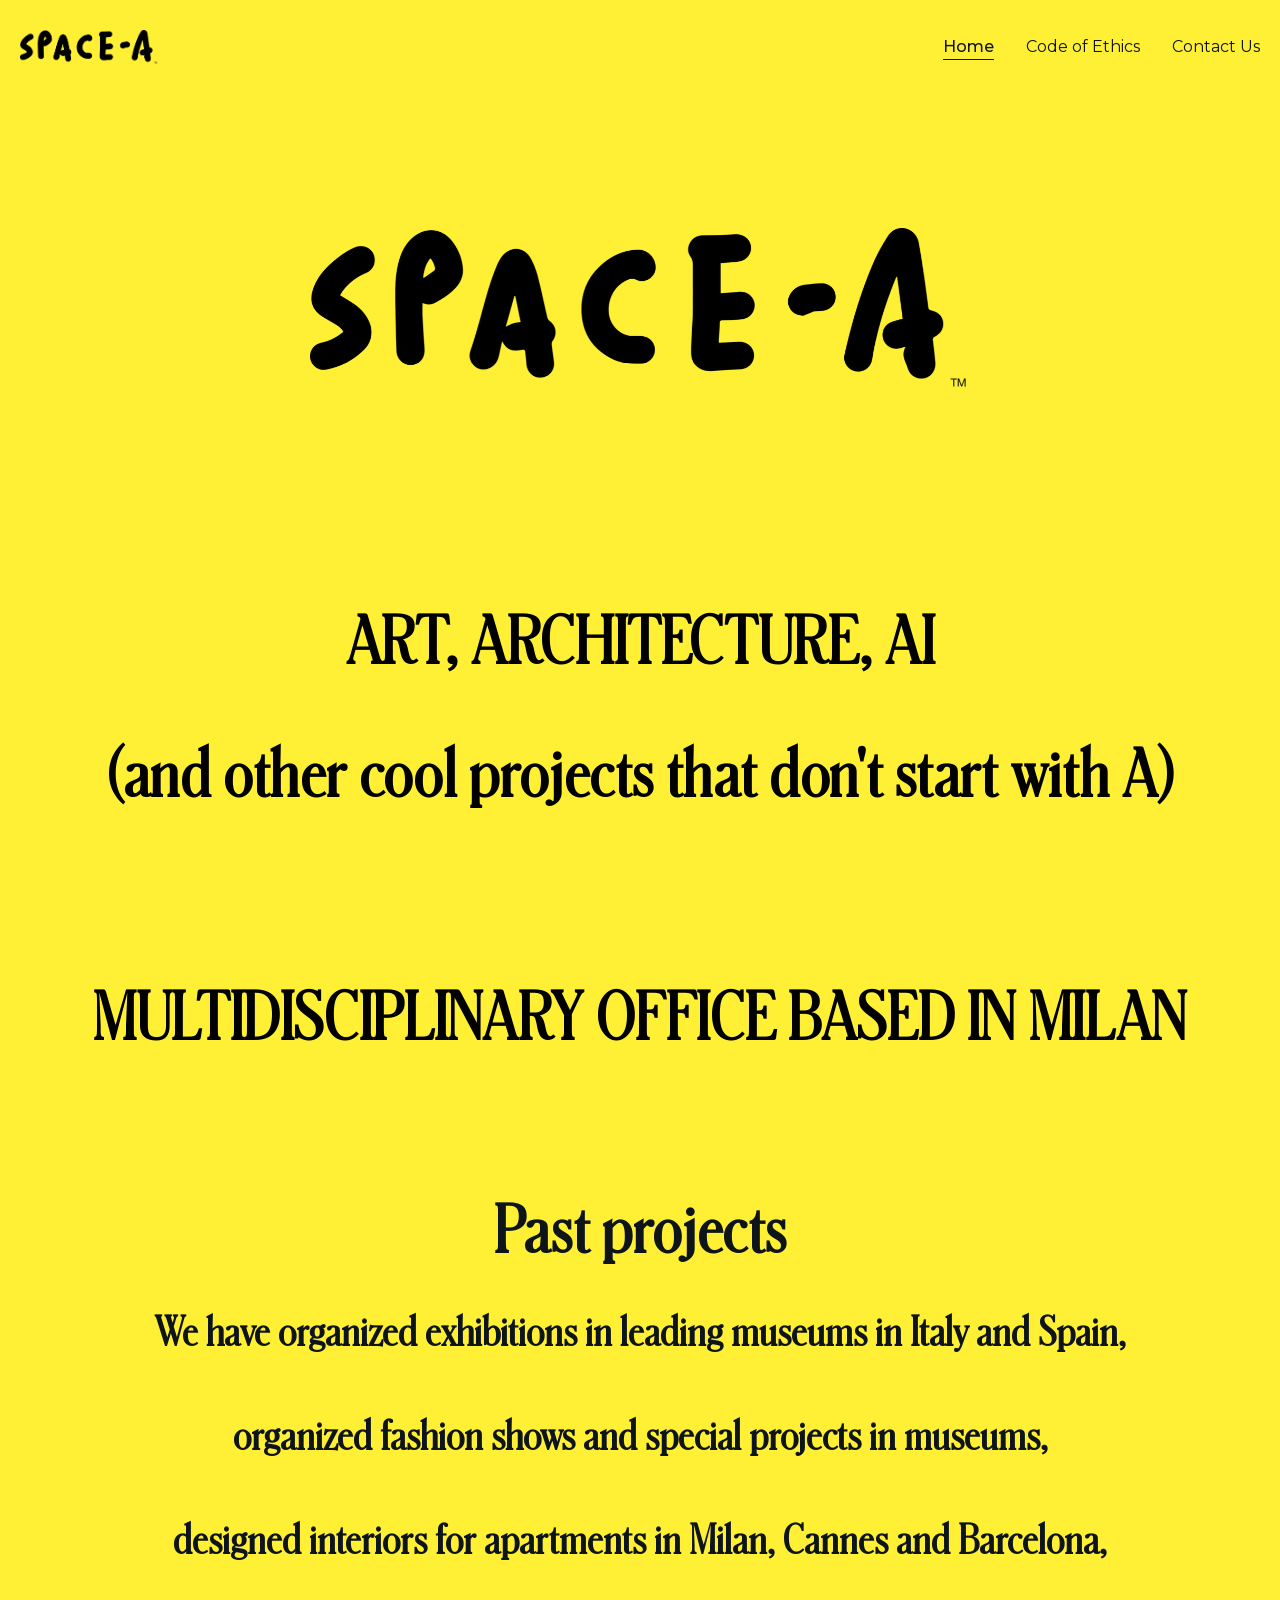
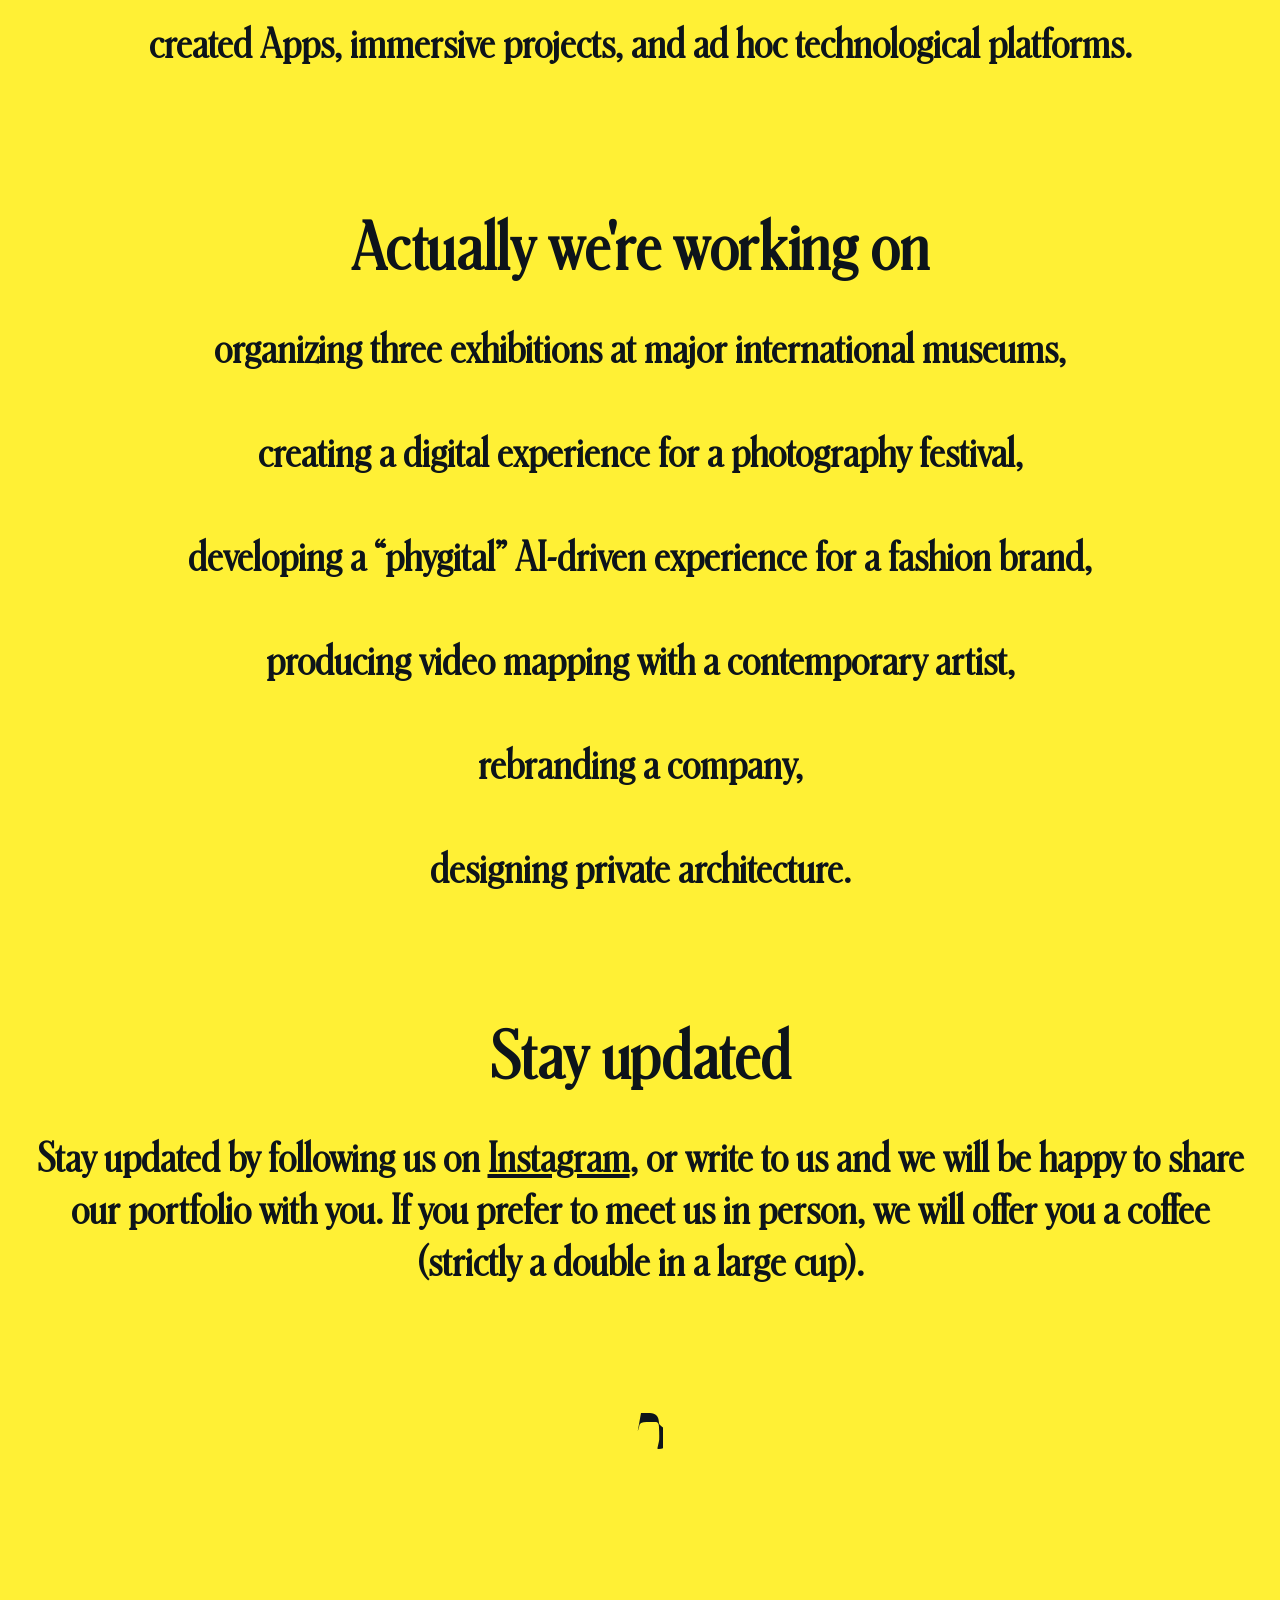
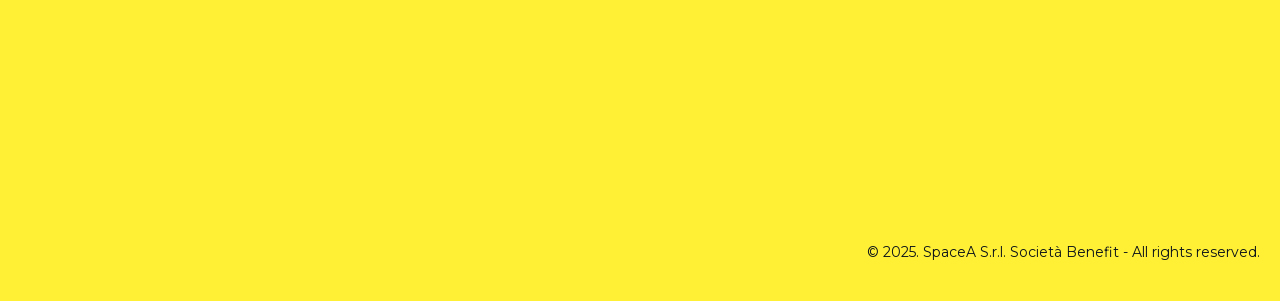
==== commit f83f5f17: "Center hero logo; fix weights/spacing fidelity; mailto forms - The logo PNG carried 191px of transpa" ====
--- a/index.html
+++ b/index.html
@@ -20,14 +20,14 @@
   <link rel="preload" href="assets/fonts/montserrat-500-latin.woff2" as="font" type="font/woff2" crossorigin>
 
   <!-- Preload the hero image -->
-  <link rel="preload" href="assets/logo/logo_spacea_ai.png" as="image">
+  <link rel="preload" href="assets/logo/spacea-logo.png" as="image">
 </head>
 <body>
 
   <header class="site-header" id="siteHeader">
     <div class="container">
       <a class="brand" href="#/home" aria-label="SpaceA home">
-        <img src="assets/logo/logo_spacea_ai.png" alt="SpaceA logo" width="276" height="73">
+        <img src="assets/logo/spacea-logo.png" alt="SpaceA logo" width="276" height="67">
       </a>
       <nav class="nav" aria-label="Main">
         <a href="#/home" data-route="home">Home</a>
@@ -43,7 +43,7 @@
     <section class="page" data-route="home" data-title="SpaceA: Arte, Architettura e Nuove tecnologie | SpaceA">
 
       <div class="container hero">
-        <img class="hero-logo reveal" src="assets/logo/logo_spacea_ai.png" alt="SpaceA">
+        <img class="hero-logo reveal" src="assets/logo/spacea-logo.png" alt="SpaceA">
         <div class="hero-lines">
           <h1 class="reveal">ART, ARCHITECTURE, AI</h1>
           <h1 class="reveal">(and other cool projects that don't start with A)</h1>
@@ -85,7 +85,18 @@
         <a class="social-icon reveal" href="https://www.instagram.com/spacea.ai"
            target="_blank" rel="noopener" aria-label="SpaceA on Instagram">
           <svg viewBox="0 0 24 24" width="44" height="44" fill="currentColor" aria-hidden="true">
-            <path d="M12 2.163c3.204 0 3.584.012 4.85.07 3.252.148 4.771 1.691 4.919 4.919.058 1.265.069 1.645.069 4.849 0 3.205-.012 3.584-.069 4.849-.149 3.225-1.664 4.771-4.919 4.919-1.266.058-1.644.07-4.85.07-3.204 0-3.584-.012-4.849-.07-3.26-.149-4.771-1.699-4.919-4.92-.058-1.265-.07-1.644-.07-4.849 0-3.204.013-3.583.07-4.849.149-3.227 1.664-4.771 4.919-4.919 1.266-.057 1.645-.069 4.849-.069zm0-2.163c-3.259 0-3.667.014-4.947.072-4.358.2-6.78 2.618-6.98 6.98-.059 1.281-.073 1.689-.073 4.948 0 3.259.014 3.668.072 4.948.2 4.358 2.618 6.78 6.98 6.98 1.281.058 1.689.072 4.948.072 3.259 0 3.668-.014 4.948-.072 4.354-.2 6.782-2.618 6.979-6.98.059-1.28.073-1.689.073-4.948 0-3.259-.014-3.667-.072-4.947-.196-4.354-2.617-6.78-6.979-6.98-1.281-.059-1.69-.073-4.949-.073zm0 5.838a6 6 0 100 12 6 6 0 000-12zm0 9.9a3.9 3.9 0 110-7.8 3.9 3.9 0 010 7.8zm6.406-11.845a1.44 1.44 0 100 2.881 1.44 1.44 0 000-2.881z"/>
+            <path d="
+            M12 2.163c3.204 0 3.584.012 4.85.07 3.252.148 4.771 1.691 4.919 4.919.058 1.265.069 1.64
+            5.069 4.849 0 3.205-.012 3.584-.069 4.849-.149 3.225-1.664 4.771-4.919 4.919-1.266.058-1
+            .644.07-4.85.07-3.204 0-3.584-.012-4.849-.07-3.26-.149-4.771-1.699-4.919-4.92-.058-1.265
+            -.07-1.644-.07-4.849 0-3.204.013-3.583.07-4.849.149-3.227 1.664-4.771 4.919-4.919 1.266-
+            .057 1.645-.069 4.849-.069zm0-2.163c-3.259 0-3.667.014-4.947.072-4.358.2-6.78 2.618-6.98
+             6.98-.059 1.281-.073 1.689-.073 4.948 0 3.259.014 3.668.072 4.948.2 4.358 2.618 6.78 6.
+            98 6.98 1.281.058 1.689.072 4.948.072 3.259 0 3.668-.014 4.948-.072 4.354-.2 6.782-2.618
+             6.979-6.98.059-1.28.073-1.689.073-4.948 0-3.259-.014-3.667-.072-4.947-.196-4.354-2.617-
+            6.78-6.979-6.98-1.281-.059-1.69-.073-4.949-.073zm0 5.838a6 6 0 100 12 6 6 0 000-12zm0 9.
+            9a3.9 3.9 0 110-7.8 3.9 3.9 0 010 7.8zm6.406-11.845a1.44 1.44 0 100 2.881 1.44 1.44 0 00
+            0-2.881z"/>
           </svg>
         </a>
       </div>
@@ -318,7 +329,6 @@
 
   <footer class="site-footer">
     <div class="container">
-      <img src="assets/logo/logo_spacea_ai.png" alt="SpaceA">
       <p>&copy; 2025. SpaceA S.r.l. Società Benefit - All rights reserved.</p>
     </div>
   </footer>
@@ -386,6 +396,54 @@
         header.classList.toggle("is-scrolled", window.scrollY > 8);
       }
 
+      /* Contact + request forms open a pre-filled email in the user's mail
+         client (Hostinger's form backend is not available to a static copy). */
+      function wireMailto(form, buildHref) {
+        form.addEventListener("submit", function (event) {
+          event.preventDefault();
+          var data = new FormData(form);
+          var href = buildHref(data);
+          if (href) {
+            window.location.href = href;
+          }
+        });
+      }
+
+      var CONTACT_EMAIL = "andrea@spacea.ai";
+
+      var contactForm = document.querySelector(".contact-form");
+      if (contactForm) {
+        wireMailto(contactForm, function (data) {
+          var name = String(data.get("name") || "").trim();
+          var email = String(data.get("email") || "").trim();
+          var message = String(data.get("message") || "").trim();
+          var subject = "Message from the SpaceA website" +
+            (name ? " — " + name : "");
+          var body = message + "\n\n— \n" +
+            (name ? "Name: " + name + "\n" : "") +
+            (email ? "Email: " + email + "\n" : "");
+          return "mailto:" + CONTACT_EMAIL +
+            "?subject=" + encodeURIComponent(subject) +
+            "&body=" + encodeURIComponent(body);
+        });
+      }
+
+      var newsletter = document.querySelector(".newsletter");
+      if (newsletter) {
+        wireMailto(newsletter, function (data) {
+          var email = String(data.get("email") || "").trim();
+          if (!email) {
+            return null;
+          }
+          return "mailto:" + CONTACT_EMAIL +
+            "?subject=" +
+            encodeURIComponent("Richiesta informazioni — SpaceA") +
+            "&body=" + encodeURIComponent(
+              "Ciao SpaceA,\n\nvi scrivo da " + email +
+              " e vorrei ricevere maggiori informazioni.\n");
+        });
+      }
+
       window.addEventListener("hashchange", show);
       window.addEventListener("scroll", onScroll, { passive: true });
       show();
--- a/style.css
+++ b/style.css
@@ -7,10 +7,12 @@
 
 /* ----- Fonts ------------------------------------------------------------- */
 
+/* No font-weight declared: like the live site, the Light cut is the only
+   instance and weight 700 is browser-synthesized — that faux-bold IS the
+   look of spacea.ai. */
 @font-face {
   font-family: "Schnyder Cond M Light Regular";
   src: url("assets/fonts/schnyder-cond-m-light.woff2") format("woff2");
-  font-weight: 400 700;
   font-style: normal;
   font-display: swap;
 }
@@ -29,7 +31,8 @@
   font-weight: 400;
   font-style: normal;
   font-display: swap;
-  unicode-range: U+0000-00FF, U+0131, U+0152-0153, U+02BB-02BC, U+02C6, U+02DA, U+02DC, U+2000-206F, U+2074, U+20AC, U+2122, U+2191, U+2193, U+2212, U+2215, U+FEFF, U+FFFD;
+  unicode-range: U+0000-00FF, U+0131, U+0152-0153, U+02BB-02BC, U+02C6, U+02D
+    A, U+02DC, U+2000-206F, U+2074, U+20AC, U+2122, U+2191, U+2193, U+2212, U+2215, U+FEFF, U+FFFD;
 }
 
 @font-face {
@@ -47,7 +50,8 @@
   font-weight: 500;
   font-style: normal;
   font-display: swap;
-  unicode-range: U+0000-00FF, U+0131, U+0152-0153, U+02BB-02BC, U+02C6, U+02DA, U+02DC, U+2000-206F, U+2074, U+20AC, U+2122, U+2191, U+2193, U+2212, U+2215, U+FEFF, U+FFFD;
+  unicode-range: U+0000-00FF, U+0131, U+0152-0153, U+02BB-02BC, U+02C6, U+02D
+    A, U+02DC, U+2000-206F, U+2074, U+20AC, U+2122, U+2191, U+2193, U+2212, U+2215, U+FEFF, U+FFFD;
 }
 
 @font-face {
@@ -56,7 +60,8 @@
   font-weight: 600;
   font-style: normal;
   font-display: swap;
-  unicode-range: U+0000-00FF, U+0131, U+0152-0153, U+02BB-02BC, U+02C6, U+02DA, U+02DC, U+2000-206F, U+2074, U+20AC, U+2122, U+2191, U+2193, U+2212, U+2215, U+FEFF, U+FFFD;
+  unicode-range: U+0000-00FF, U+0131, U+0152-0153, U+02BB-02BC, U+02C6, U+02D
+    A, U+02DC, U+2000-206F, U+2074, U+20AC, U+2122, U+2191, U+2193, U+2212, U+2215, U+FEFF, U+FFFD;
 }
 
 @font-face {
@@ -121,7 +126,7 @@
 h2,
 h3 {
   font-family: var(--font-display);
-  font-weight: 700;
+  font-weight: 700;   /* synthesized from the Light cut, as on the live site */
   line-height: 1.3;
   margin: 0 0 0.6em;
   letter-spacing: 0.01em;
@@ -219,7 +224,7 @@
 
 .hero {
   min-height: 1079px;         /* live block min-height */
-  padding-top: 131px;         /* logo sits 131px below the header */
+  padding-top: 134px;         /* live: logo ink starts 134px under the header */
   text-align: center;
 }
 
@@ -230,7 +235,7 @@
 }
 
 .hero-lines {
-  margin-top: 200px;          /* live: text box starts 200px under the logo */
+  margin-top: 212px;          /* live: text box at 601abs (logo 228 + 161 + 212) */
 }
 
 .hero h1 {
@@ -244,7 +249,7 @@
   margin-top: 50px;           /* live box: two 83px lines + 50px gap = 216px */
 }
 
-.hero-tagline {
+.hero .hero-tagline {
   margin: 160px 0 48px;       /* live: 160px under the lines, 48px below */
   font-size: 64px;
 }
@@ -260,8 +265,9 @@
   max-width: 640px;
   margin: 0 auto 56px;
   text-align: center;
-  font-family: var(--font-display);   /* the live site sets its copy in Schnyder */
-  font-size: 22px;
+  font-family: var(--font-display);
+  font-weight: 700;
+  font-size: 24px;
   line-height: 1.4;
 }
 
@@ -330,8 +336,9 @@
 .testimonial blockquote {
   margin: 0 0 14px;
   font-family: var(--font-display);
-  font-size: clamp(1.3rem, 2.6vw, 1.8rem);
-  line-height: 1.4;
+  font-weight: 700;
+  font-size: 30px;
+  line-height: 1.3;
 }
 
 .testimonial figcaption {
@@ -375,9 +382,10 @@
 
 .card p {
   margin: 0;
-  font-family: var(--font-display);   /* like the live site's service copy */
-  font-size: 19px;
-  line-height: 1.45;
+  font-family: var(--font-display);
+  font-weight: 700;
+  font-size: 22px;
+  line-height: 1.4;
 }
 
 /* ----- Home text blocks (Past projects / working on / Stay updated) ------ */
@@ -587,9 +595,10 @@
 .coe p {
   max-width: 620px;
   margin: 0 auto 36px;
-  font-family: var(--font-display);   /* live-site copy in Schnyder */
-  font-size: 22px;
-  line-height: 1.4;
+  font-family: var(--font-display);
+  font-weight: 700;
+  font-size: 30px;
+  line-height: 1.3;
 }
 
 .coe .address {
@@ -663,7 +672,7 @@
   }
 
   .hero-lines {
-    margin-top: 45px;
+    margin-top: 50px;         /* live mobile: text 165 = 46 + 69 + 50 */
   }
 
   .hero h1 {
--- a/style.css
+++ b/style.css
@@ -7,10 +7,12 @@
 
 /* ----- Fonts ------------------------------------------------------------- */
 
+/* No font-weight declared: like the live site, the Light cut is the only
+   instance and weight 700 is browser-synthesized — that faux-bold IS the
+   look of spacea.ai. */
 @font-face {
   font-family: "Schnyder Cond M Light Regular";
   src: url("assets/fonts/schnyder-cond-m-light.woff2") format("woff2");
-  font-weight: 400 700;
   font-style: normal;
   font-display: swap;
 }
@@ -29,7 +31,8 @@
   font-weight: 400;
   font-style: normal;
   font-display: swap;
-  unicode-range: U+0000-00FF, U+0131, U+0152-0153, U+02BB-02BC, U+02C6, U+02DA, U+02DC, U+2000-206F, U+2074, U+20AC, U+2122, U+2191, U+2193, U+2212, U+2215, U+FEFF, U+FFFD;
+  unicode-range: U+0000-00FF, U+0131, U+0152-0153, U+02BB-02BC, U+02C6, U+02D
+    A, U+02DC, U+2000-206F, U+2074, U+20AC, U+2122, U+2191, U+2193, U+2212, U+2215, U+FEFF, U+FFFD;
 }
 
 @font-face {
@@ -47,7 +50,8 @@
   font-weight: 500;
   font-style: normal;
   font-display: swap;
-  unicode-range: U+0000-00FF, U+0131, U+0152-0153, U+02BB-02BC, U+02C6, U+02DA, U+02DC, U+2000-206F, U+2074, U+20AC, U+2122, U+2191, U+2193, U+2212, U+2215, U+FEFF, U+FFFD;
+  unicode-range: U+0000-00FF, U+0131, U+0152-0153, U+02BB-02BC, U+02C6, U+02D
+    A, U+02DC, U+2000-206F, U+2074, U+20AC, U+2122, U+2191, U+2193, U+2212, U+2215, U+FEFF, U+FFFD;
 }
 
 @font-face {
@@ -56,7 +60,8 @@
   font-weight: 600;
   font-style: normal;
   font-display: swap;
-  unicode-range: U+0000-00FF, U+0131, U+0152-0153, U+02BB-02BC, U+02C6, U+02DA, U+02DC, U+2000-206F, U+2074, U+20AC, U+2122, U+2191, U+2193, U+2212, U+2215, U+FEFF, U+FFFD;
+  unicode-range: U+0000-00FF, U+0131, U+0152-0153, U+02BB-02BC, U+02C6, U+02D
+    A, U+02DC, U+2000-206F, U+2074, U+20AC, U+2122, U+2191, U+2193, U+2212, U+2215, U+FEFF, U+FFFD;
 }
 
 @font-face {
@@ -121,7 +126,7 @@
 h2,
 h3 {
   font-family: var(--font-display);
-  font-weight: 700;
+  font-weight: 700;   /* synthesized from the Light cut, as on the live site */
   line-height: 1.3;
   margin: 0 0 0.6em;
   letter-spacing: 0.01em;
@@ -219,7 +224,7 @@
 
 .hero {
   min-height: 1079px;         /* live block min-height */
-  padding-top: 131px;         /* logo sits 131px below the header */
+  padding-top: 134px;         /* live: logo ink starts 134px under the header */
   text-align: center;
 }
 
@@ -230,7 +235,7 @@
 }
 
 .hero-lines {
-  margin-top: 200px;          /* live: text box starts 200px under the logo */
+  margin-top: 212px;          /* live: text box at 601abs (logo 228 + 161 + 212) */
 }
 
 .hero h1 {
@@ -244,7 +249,7 @@
   margin-top: 50px;           /* live box: two 83px lines + 50px gap = 216px */
 }
 
-.hero-tagline {
+.hero .hero-tagline {
   margin: 160px 0 48px;       /* live: 160px under the lines, 48px below */
   font-size: 64px;
 }
@@ -260,8 +265,9 @@
   max-width: 640px;
   margin: 0 auto 56px;
   text-align: center;
-  font-family: var(--font-display);   /* the live site sets its copy in Schnyder */
-  font-size: 22px;
+  font-family: var(--font-display);
+  font-weight: 700;
+  font-size: 24px;
   line-height: 1.4;
 }
 
@@ -330,8 +336,9 @@
 .testimonial blockquote {
   margin: 0 0 14px;
   font-family: var(--font-display);
-  font-size: clamp(1.3rem, 2.6vw, 1.8rem);
-  line-height: 1.4;
+  font-weight: 700;
+  font-size: 30px;
+  line-height: 1.3;
 }
 
 .testimonial figcaption {
@@ -375,9 +382,10 @@
 
 .card p {
   margin: 0;
-  font-family: var(--font-display);   /* like the live site's service copy */
-  font-size: 19px;
-  line-height: 1.45;
+  font-family: var(--font-display);
+  font-weight: 700;
+  font-size: 22px;
+  line-height: 1.4;
 }
 
 /* ----- Home text blocks (Past projects / working on / Stay updated) ------ */
@@ -587,9 +595,10 @@
 .coe p {
   max-width: 620px;
   margin: 0 auto 36px;
-  font-family: var(--font-display);   /* live-site copy in Schnyder */
-  font-size: 22px;
-  line-height: 1.4;
+  font-family: var(--font-display);
+  font-weight: 700;
+  font-size: 30px;
+  line-height: 1.3;
 }
 
 .coe .address {
@@ -663,7 +672,7 @@
   }
 
   .hero-lines {
-    margin-top: 45px;
+    margin-top: 50px;         /* live mobile: text 165 = 46 + 69 + 50 */
   }
 
   .hero h1 {
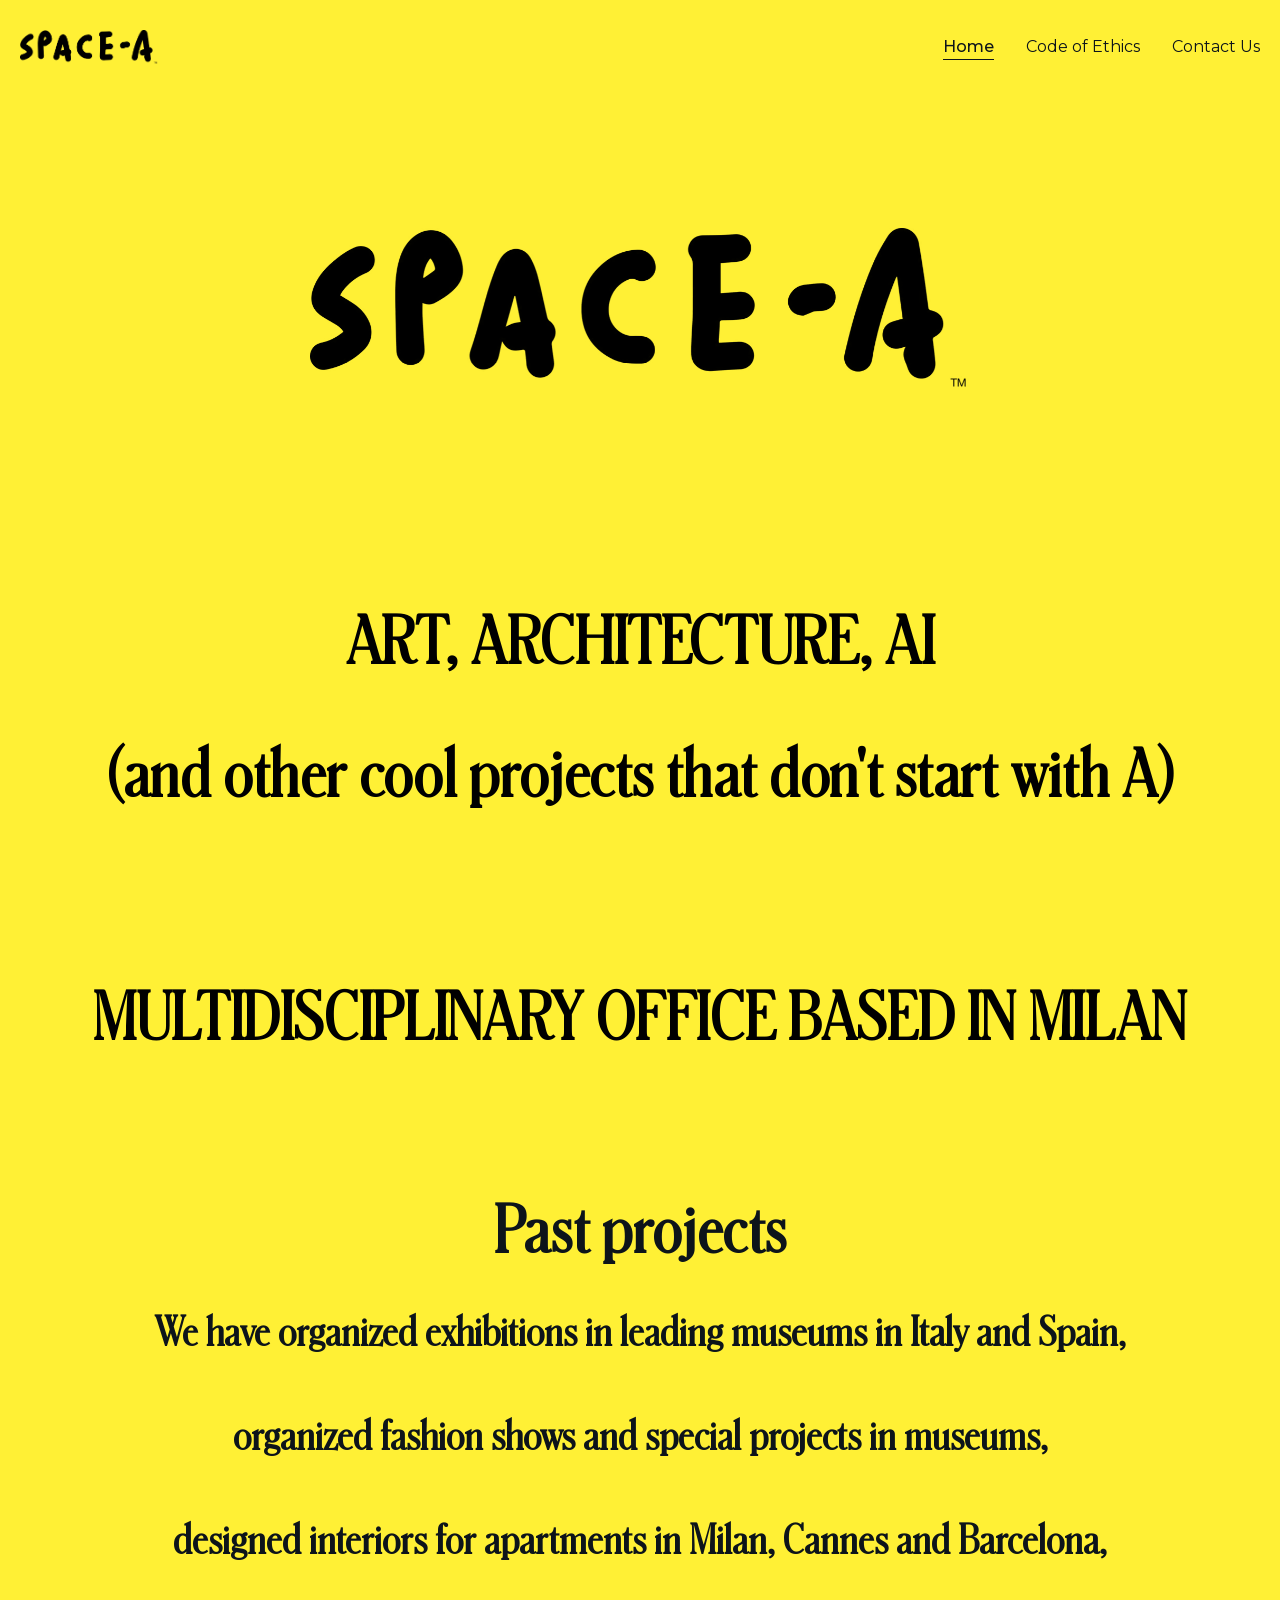
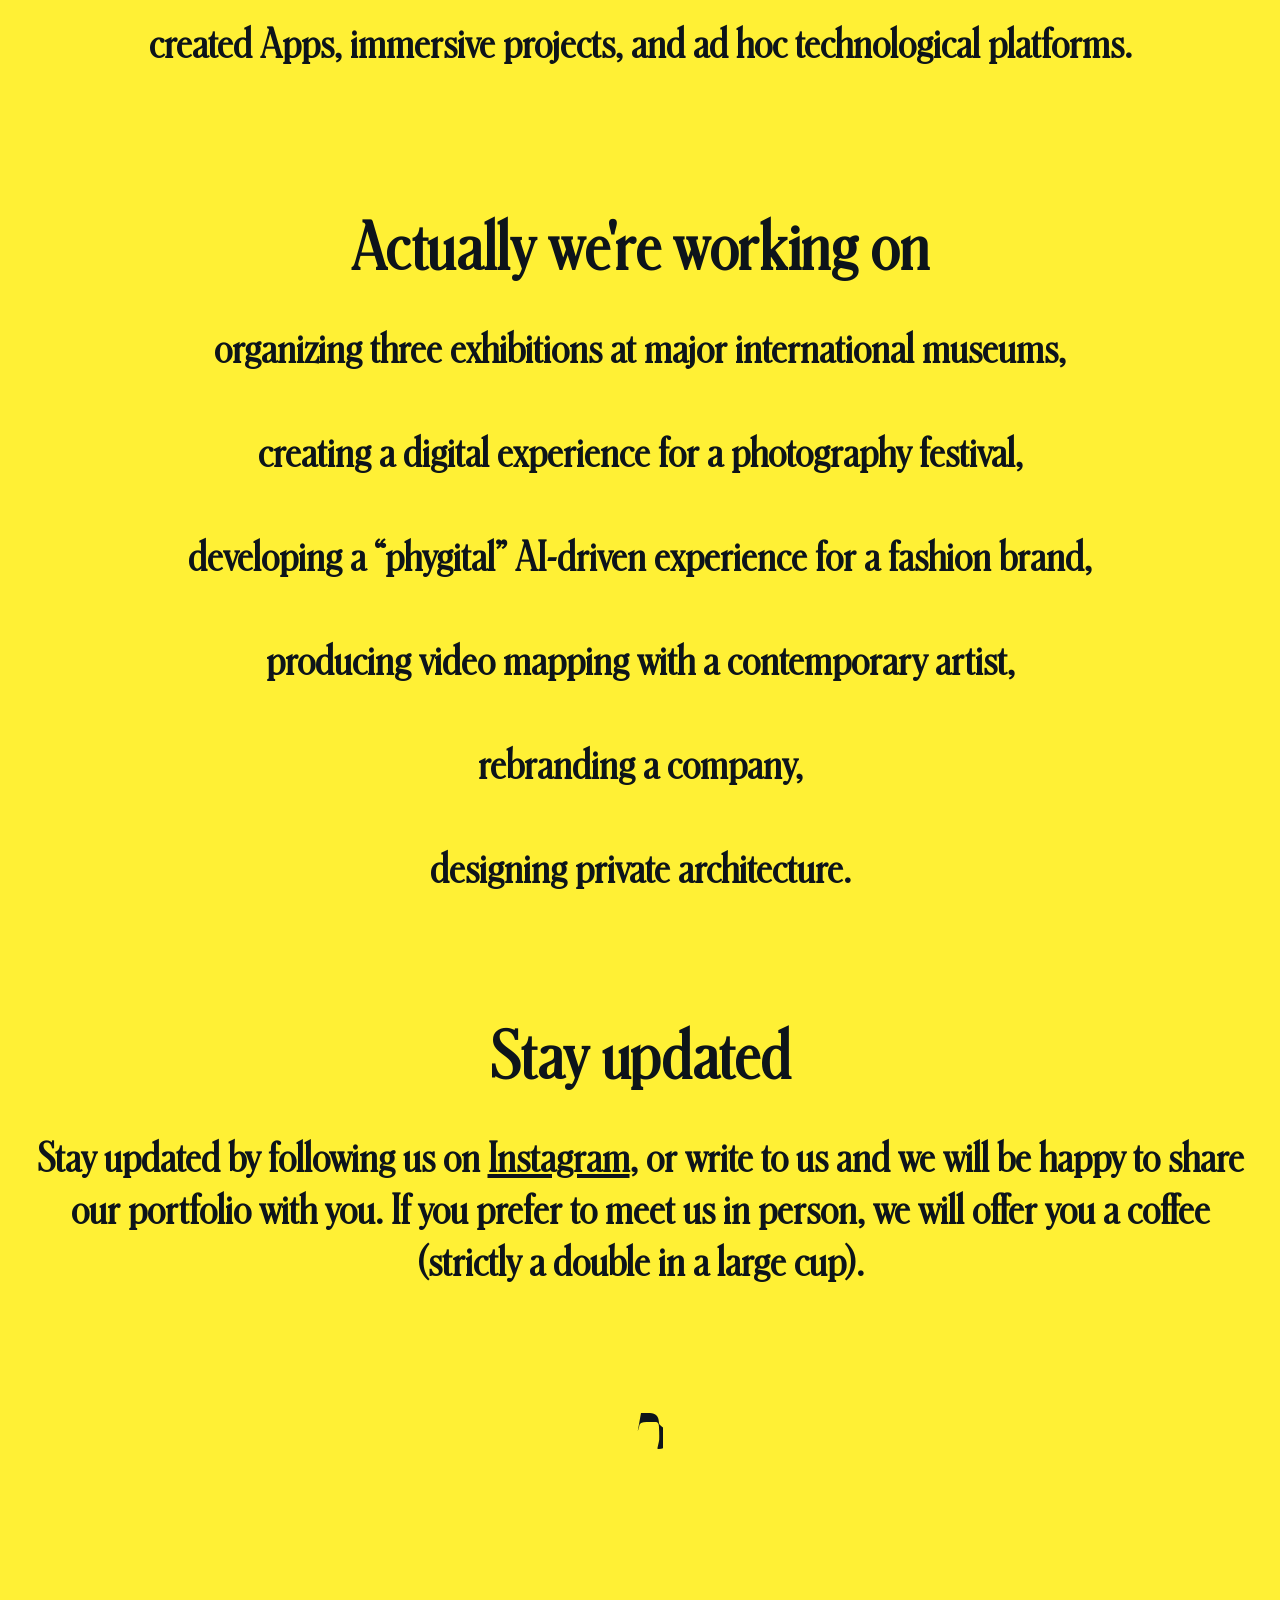
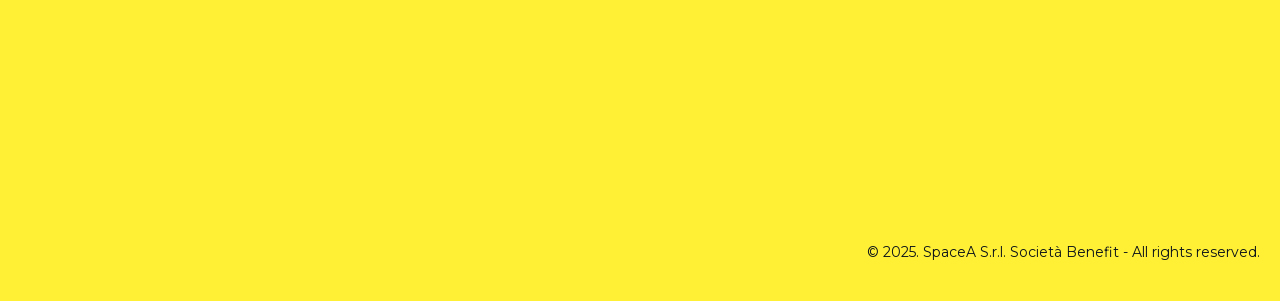
==== commit e930ef2f: "Make file:// rendering identical: embed fonts as data URIs Fonts are CORS-gated in every browser and" ====
--- a/index.html
+++ b/index.html
@@ -14,10 +14,8 @@
         onload="this.onload=null;this.rel='stylesheet'">
   <noscript><link rel="stylesheet" href="style.css"></noscript>
 
-  <!-- Preload the fonts the first screen needs -->
-  <link rel="preload" href="assets/fonts/schnyder-cond-m-light.woff2" as="font" type="font/woff2" crossorigin>
-  <link rel="preload" href="assets/fonts/montserrat-400-latin.woff2" as="font" type="font/woff2" crossorigin>
-  <link rel="preload" href="assets/fonts/montserrat-500-latin.woff2" as="font" type="font/woff2" crossorigin>
+  <!-- Fonts are embedded in style.css as data URIs so they also load from
+       file:// (fonts are CORS-gated and local files cannot pass CORS) -->
 
   <!-- Preload the hero image -->
   <link rel="preload" href="assets/logo/spacea-logo.png" as="image">
--- a/style.css
+++ b/style.css
@@ -12,7 +12,537 @@
    look of spacea.ai. */
 @font-face {
   font-family: "Schnyder Cond M Light Regular";
-  src: url("assets/fonts/schnyder-cond-m-light.woff2") format("woff2");
+  src: url("[data-uri]\
+    7XyDgU4LiAoAATYCJAOQDgQgBYPaMAeePVuwNHICvW0XxO3A1Nv+fB8lbGNg1uu5sVg04gXBmrEtI97tQAS+rs+W/f//SUll\
+    DE0jpKFzTia7F0pFOw1Bw/WqoTCGvVeoeh+fgSGd7x3GgDGDLUePPFmKpuhXNCGWiinkzA2XxsTKb0HRrikk3OBgE8mUVDjp\
+    h7vfI0ixflTcm9Wg+BHWvq1gJri39dfg7mVFR8X/qD4v+hLmppsuUT3tHird8bng9WOnsrUbyNSLpXp5CIjH5qgqES1GrDgl\
+    e9sTX/752K/y3Pd7EfWodSFgh+ASBVweVRwJF40SUfixAe4faJv/3t2RIqIDo8Z++P0us1hhVNciYohfWz/Extt9bL23QW4k\
+    9AJL5EYTu2wQFdKCpNWggoKnhwXYWPXFqNNTjPyeenph5EUjuMFgxo0bBtC5G6BfM1nxj3DQ/tuO+SigLMgTDDAIM84sbVjK\
+    FWkql4z+8m358fWptzdVsnn1Pvd2wDBOGEN8DEv2lKWWrSCrvd3yEM3P59R638nSe/WiJQUK5JSGAP7Xd6KkjpsMegky44s8\
+    c5Oulik0YUOg5RAVMCTY5dPu4YpD57pFh37arUEG9JFWSS82nn93f9cegMZxi/OzNNAUP8j/9adVvj6fyBZPYzHp4pppc0ik\
+    KCY74vPZ4MQXwCiGoDPxon8wf/wFPp+srKxUKpVKpFKpRCqRSCQSiYwk/7mt4P/9CztN5qTJlScvab6MVCojlZWRlcrKyopW\
+    YAGxIA8tvBwYbqD6BHWDsTU3RqH6vS2zA/UK6VeJFkLtJgE74tl4Uwx2lm09JTNznSube93zeFMnQNPSFMy+6IkC3/f37O+8\
+    uXLf+9aEklhBBEn7sz1cZJFWBPz/Ov1q343isTIYjccDnGHogaBboGpb+UqK9HwtW6b/YyuZ+NsDSRyiT2ctO4PAwYFkCBcA\
+    oNzun612u9/VWzIWTT1FuVTN0TJLqpE+BxodCPzP2AQZUH1115Y0Pbtzv/cpha6uMLO7szo5hMQOOiWADLmhIR99SOje0AAZ\
+    /r9W1RtVWGmjsoZE2rEYk3nG/cd+e0W78VKqzAQXJkDy+nP3jK1KM3v33/BsgPCBA2mJ9fj/v9//L68vQMUbfhIleQmk9Jhn\
+    rbHGPZN1N+Kb8yUiHvXou2INvIt5Eo1EUrHSGaRICAW/f5t+pfZyOmfDBNNAulX33flqtfqPZRgCqKrX8pHtAXsBMNoYMI72\
+    x7leex1mQMLNz5ivB85/oGFHwGq9a9NkOUja5PVTO2Q2HhDl7IQD9eXJKTkvdzlV7EiueldAClAJlkSR8/+yL5aUsSbKFXYz\
+    J8gpYQWsgEwMu60ZXRIIFhxlY2uIWR6v677z/d7qmCbtbgYyfaWvMBhjjDDCaMWprtZNH59h9uLf/p0uLWzv57+uVVXHMUaM\
+    GBEReXmRl53XYW3VRK3b6UhKSNuA93jdEpvVc+esvXphlGmhRWw0CXKMqf2hnaZj2pRmaxADQUoooWs4fmUgtvkVfO86v49r\
+    d2iGJjQhSJAQRESkEDc7GukUaWV4NtT+wDCWTlKSGvRzfW0OX7sXnQFHkCaIhKYz0HohahW8uV0I8MV5ERuAnzeK79l/SX16\
+    CIG9wOMAQwpJD9JniGDkO/TDT4RfVYbdVx/RE81hOloi0tUWpm92RIZ2h6XKj6hAa1ibtojahwREAQME7HSGGHHp88AJ4D7+\
+    pvUQlDkD1ut8v+qwF73uFILkksKJtWgo3djeL93cOxi5dfgtt/jfG+K+D83HwH3sXfwQ+IAAggh0XAhEhiMwFHcMhZgoTIhA\
+    uga390UBN0mSo06Plz4H418Sdbk0i6Z65s/TXbTqTd3qnb9+W7BVcpwdnSOclc5znQ85/4jhYSIwWkwxZhamDTMfswmzH3MG\
+    89Dp2H0irDOWgS3Grj3wkea8H8P54RbjBifvNtz39+QdPhGfiy/HL8fvxJ9yJ6C60raCMxtuY5lLfmuMAVA6+NILJ9gAJfD5\
+    Avkh0haFB2nOr8dZAiiVJU41vcNHSqade5Vqq8cSJAAcDTcAIkjhBBd266O7wAt4D9EymYoNpl/M44SZVM3dAbzEpqNUNsBz\
+    YSKdPqvMwKvKzfhTMsaqXV5pWxZ+wRYOiU0i2qtEgJ25SPEi1Ico51MCM0ghAeAgzdMA4OM3UvfyXnRJARICXIAqjQSZ1IFl\
+    SWUHUhbys4pokh/kFra5jmSCB6jNlAAYyozw6B1xKkllDV1hGxwzJ0oyFg1ZFTJhJTddUKRRxLWNSwQJoeKQyAisMoD73CCx\
+    d0goFQ7YIYQd5vbcBoXKFOrgQEgDENIk1d15lPEDfSUcn+lyTniPkiYdwcCFrIWRckJQ+0Z3oVZOHwmfBkERPUwNKJIh1EEA\
+    06LBsiEJDKsxTi+xBPgkIvogSUVWy4IKLDlbiZ+SUc4Q6dG0sfCBzDKDkLGDCLhJ945aIWpzCAZNlwRPUNdKiRTawlgZV6L0\
+    oc/Z5WTFVNp3hFSySzjTwyUG0Csm8zIRgC14ZLLwoQaPZijDssRQAoBWGUIlKF5qSq+4IUzv7eO61NuV1JWBFBsJlDLbRhte\
+    CiHgEwaEfAU3AwoyW7i46KDLiSIqNJdSBbZiYhWnsKQZYhJmVMhdYy0KZa4Mdk1TYAQD0V0hbKeZBHgSjMFcRk3XoDiwHuw3\
+    tZWuCnNdPAbECo2teZJtUrkJjqxKDkAXM8NjbIfAnaToJhIZZ2+wGLCDW+DWJ68ZNfxrQjIRMAUzMAcLKIZSKDfeaUQbWjC8\
+    cEYAxmACpmAG5mABlmAF1mWhVyXM6IJ4cs0gvKKgfZGSjLkJgSmYgTlYQDGUQnnZwLqqIRiBsey7NdlACqUymPnEIWJUJajO\
+    xvg5ggvs4hDgSXAA6ABiQqBJEFx7QS1yjAJwJ9oUxsEba0CsEC4DuBwAik6tuohDqbpb18/XdcX6ZjgIWF81G+VPkwEU+AyA\
+    hSgZDZiJoqKsDV8BJuX5uosiD91PCGemloOo4AcAVxn3AeOfRYToYICKjoGDi0dASkZOQUmFoKalo2dgZGJm4eATEpaQkpWz\
+    srV3cHJx9SshRoyZMGXGnAUvgYIkK1aqvPViZMtRoUOnObp062HOgiUr1rxFiBQlWpc+AyZNe+o94o4XoMANtx4/AmJnRxGY\
+    rMpAFmm3IKUIwkDhXapcBuZYpmR/lG5qzz8Jwg3MyGv1ZsXGNtWF5TcqM3Fu4VIUOWsoclg0/H/C2CEDkJu7nk+hnpj04piZ\
+    GRqN00Cdw+FSuwQL7Rw/LquYug+8IiBG+7F0UMnMPeZXzH78bOPNDXECJalYAVNX5RfDR3XRGPOjNZhOCyybXjyZPgRq8yhs\
+    Z1EKxN3Pt6lAsV8VJN5vFKGUSnSdSS+iqomdBHsD0xoL1YTaljuAcpMi6oFTBrn8tNgKUb9MxtrQQknrM1I8B9MMSFsyp1GP\
+    0rAe6Z3jYC/o0bR7U9NJDDrdG0Q2D8vouKO/NhE1ujJIC9OE+eESdPCIOwDp63SNOQNkItsQ6vUlwnHMVTG4QG2GAx5xLBiK\
+    Jdel8TFaHGg5++vfzktB5Lranj6KQn3lCDMYiNgpyntnZvKfDt9Xoevu2Vbt3IEr1lVpe3i1Hr70l1cYqRdXuzqpzFW90hlB\
+    rbh6UIxmcJOzJWJ8p2EEu8uiL69qJBEYprs0cX6LEOumIae8CR+LUh5rvzZk+sWWA4CvIXppX32NawpDedd9UicGgYcmg6Wv\
+    R+wx4lRMHmt/NpAW0SVF/Sc6v/He3p22L+u8ma6FRyutCFeI2EM+sx3LdffbyfjDAWVjb03n+ncp9nP4Paqs8icwX4FHxKEB\
+    p8QbOoGAY2zxsXefKTLMRR88wBuJa1+uO/05TcYuRho4gW0vTnSFISnqM+Lof179bIcNTug34ZQujMj6SovporwrwiajD8S2\
+    sivz+Ht8DMnhQd2NfzqHIUJ5PdCAo5lK/leN2Ijlu2l4F9VhUey7BwXQkYh3ohQLwkDb6OhCjin2RjPPRQqBnm9U/eAOeksV\
+    6xMLx+7x4CvARSSdX1g0cSzP3DoUvvcPvvyM+bq8+yTZyPTeIWnIlzIoTt0GI9+IV7MNlu7OzgOMZRMsNpyz7x+30hVMYmJS\
+    ADZBG7hxhYav7H0EfECtcYzWAc7hWVlDPTZ60JLP23rgOhOsD6iWILjyTDFjrZAZzU/NshxkSt8dv5BGHvQtx2yJliemJRjf\
+    I3fFXfRg1B6PBO0khKBqab6AkBVkItfqTxQIjOljWoajEaPE48tdqQqZDIT2f6v48lkZYV1rMpvMbGYNs+1DkLC7uKVnU7+X\
+    cle7qgE1ZkDUaYXY35kQ1d759Is4YDahWdLf4HEr2TPh4vnp3lMPVuMGaS1ob2aG8SW19G8TykvhVN2rls+9fVXlW1XheLVe\
+    iCVNNryZmuYFMlO626+YGJPhABxFIM+GBxkqyIa+FJ/5/cCI+Tc64ZP0d2gApxT9qRYVr2I5gpSsFTTogtapjdBiWAs/wzml\
+    gaD3MJGSeHobzdqsJfm9DUNAi6kF0wyGtRz4Opf6BSGz4DhFYYu78S4VYfA3hpGxSOBjNNEzIz2XQ8SeF+gdJ6EsdoW77qbt\
+    UfYtMNL3PqNsx0gSeH8PvvxNvCQKpp9maBCJGs1E32KPDjTZ5dBoZAYJW4DZDWzOpt/1ODzu7KktChZIjDeAU4FpbOF1MpZI\
+    VCPIvjbWEW2lauaFGzCQayPNivQdwWxbPTT3RoVIWQOaGbTK+ZqUj/1iElQtYbOABUXBW0Lo1i4KWqAAbk0kclhKy6qYVaq4\
+    DYjO6VTOFnpTPT4JBnYuM3sNo46Lznuukr2I0jFqLGxQRzo9HtBqiZxaCkAtH8cR7SqxMrB1hAu6oSIz7TqvkqGFJCCPr48X\
+    KXyx2cM6xVYhu/j1C5vf/CdZB3KSf6IAKZcKsmfzpmWZrbonfB/gOPp6AE0rjbjZ9oAUu/cjEktVVmTVSyu7Mc/B8M1Nt5jX\
+    MoCfSPYxKEwnwmhluN9LhSZ1Yaf8GDjGMp0U5PuEloLzltMg2EMOz2HCbKpC4Z2Fz5hvxIjW/uvSBsKF9WwNcd4ySAvwmnqt\
+    jy8A+8qus55wLyI7zNMtja0oCwa+AO1hC2iyVBy2YVI94+v15mOYlrGI1VsQjlgchioYlcqt5UCybVWwYh5YXksImB5zB0AU\
+    NIYoE3zgxu0+nErsTj1am6aSipe4rheOG8HCa5xPnFPY3bchSgF2RzGOoSDOeS3bnwYRiUI9BK5ELbs1gTpsqKO3dIHi6yYd\
+    bhVm0yjNNtePQSgbTqkIdNsb+9moHoL2QSE9RHTL1gZEq0eenYGNmhwrzEA6+RHRU65aEzwwAylNrgmbPFxkgoKEJLa1409e\
+    PQ4rvX1CCLoG7442GwPbO/rIO9uw3NeVdEevl0LCPJhMk2dJXXQkk0zFa/Oawk4IUADtI1iENN10EiYMAmCjYsBxBqEzkApK\
+    MEDzBJtUu2XPelOHp0QUPIMuMtcvF6zT66IDeDcdTK9HO/B5TGP2RdUCJonI/5hAkWzOJ9Po3sUZpHHbiJUt/U+MxbAHiGVV\
+    ow8uoW8cxb+ZClc0Zp6zfyylw+c5GKHJF/Fy4UzwQ70ExBtkg/44juvYULPsw/5bJfYvKcgBu5uP5UCtNmfPF1o9RwZp1FHA\
+    kAzxTRTmZzleD7+PK2PaVxu+/of/mhSev2SBTeY7l1H4sMOkpMpCiQlDnUXtt3TWI4rCmov12BzCQMQHLRwZ8mUpaf3yiADG\
+    kY1zzGxGsAe4osOQWbO+kQaJmHgx8Kl+/HuFcxkoM80+hOUj+NulvTeg58WHwTHIjLUO+Cttmpx//3l4DCSrnoWrufnSR2N/\
+    d2PirN8KBAL9r50e8Zd1TZo1f6/SOvnkHAtI+WbSyah9FhLFMkCnTPAYNflyDy/e5pNpO08qxiypRXJSWj9tmui++KE7NzQj\
+    db1XMQqP8YdTKFyP5K6nV0H+MBzE/NuD58OT2jnv/68tywOc2o7AfdNWty6E32HrGtnsCD1aZv3wri9C9d2laXCuS1Y9/hTi\
+    mAHdOM3QHF9fM8GFPVZsNw5y2stCWLLinVQKty4SYyeiAzc5pkkPb0e6ILRAzGaH8Tll3bEUoL50w6cxTVQl74jrosFvJnIi\
+    azmY7aY4sHGkr2emGLZUZ00uqeQewf5Hz3ISmHrEoCSkoonMsSTFZnAGgVPaMBqDP8bK4B5CKoQ6Or5j6X4XGQgeHcOiJM+r\
+    qBl5jarCncKCm7AGbge7BTrWyYZFD4j6q4OlBIR+p0k6EHM8Wljg05T0jkJ52oJrp8j34BQbIJrQbP5qO/HyZnvKxFOg8OmQ\
+    pELvtUXZLOJNi+8Vnb1MgRnxqjzxtCMU6IX8pF262k0MiBhzcVAESw3M/gGD0PnQV+pLMOCJEBjrTdM6RbWiSkIiMd2L84H8\
+    5GtLhhbvDyb5p2y8vdovWOhE3q5SiM/q2dOVpUaqGSkO9jWjcAhRa3vzOwlf6vV6EqDPX/8uSYRaiXZc9L0YnibCPZbRvFCw\
+    KFpPHj7rgqWFeizgZNY85gSulcSCTEwqX5Nb8lPVvqO1kpYmdYIAsSfGk0nR7qbdTp5sAI3AjyN8uGLKo7bL+IjeQvZExeC5\
+    bMHsNs/aF8AjsFtfMKhBzXrHCOBPslIRLPEeY5ZtxHe4ShYYuKbaVdISjN2z/BoT9YWLr57+SXPaJrSb5EKUnoVoJ/pAzALL\
+    jkkoVcV8cyJslDGcLTjyupCWjIVggpLYaHwg1gllAV9mck3RD2U2HYI9UZenStW+nY5yH2njcGjjT5RwefoRJEfhOo3Yrh9m\
+    tW0/Uc6o0n0boE9/4r2zrpA2AFI4l/pNIxzrNVnOFAPIEGBdG5dq5SwF2AfPvImVQCH2iXvIlJXxLeyLto8ofJ0JWMdpkzgX\
+    NuoM/QR+yYgSI+J3YqYwWGfFf4InMEhcnldTACcikp140tmaUzQBWOKmmha6j8SKAV/rQzXRtAuFxribWba5MCZOs8uiWxNd\
+    iaYMGd7LGZ/u1miczQnRSk5ZipX4dkvhwRVPw9OHUJHXYGfNHsTw2kAIwmOLYmySujFe+NzH8WIbe9HJXegBQMuFkRnbydHQ\
+    0cs/Ay8PNRUnB4l/PT2AlJYVVwAQkhNBFhUXl5CSEZeVQ0GVV1ZRxVDDVNcg1AEAANDU1jUwNjGzt7axNbC3d9B2dvfw9vXr\
+    l8+vP3wAwAIoAC5+AAD0AXMAILZNvXRwm8Dr+SNCIq64P8daD/Pr5FQfeh2dRnP+sa6xa+2XBT3Mf3LwTfxqu5kCmhsO6Xpy\
+    BhsdMd5w1Mwbt1+p9bxfCZslp2xlDGwAe3XWPuDStJFzCNioOu8eNlz2mKnivfFV33lrftVnavjzEx0jNbbQafZtY8NK/T3U\
+    +ZAbrm6ON/UfvPEd0VxZIOUNdMIhO7E2uO12cFph2B2DJKS9NAV3DaresCKFYGkoaygFaNMe4hyYD77xnISP+zf78dSFpvbh\
+    zxQEeH6Mlm4iImABWMDqTd3C8cLTobzmb5W4zbXtn/JZP+qAMK4fMwVRLmoianoWAz1dZn0WHS3tdXAAKIkjCbCaSNurqQJH\
+    9f1Tko7BJoKphoUN4EsDAICDhyBEsJNQXTeKLpNwIhCEpu7S0YRJFd5wLwBIAoBxP139cqTK5gcIzao82XLwIdLdJPN1BH/w\
+    pof5ASvbw2YJsOO4CZcCQ06iwYVgnBImPDcTCWfDVkRZgFBwowOIDVtJvAGqlVKQc7eplLnC03SchCUfC2f2kHS6OBODYeNt\
+    jPMymbBmYvMSOg6Qu9Zp9k1pw0r9PbC4iBs0tHDDsPAGtbCQKVV2nxX/6CMhZI8rT1l5K/g0gLXgZgJt16yIV9OxH3bLPm1Q\
+    wi143KYqDzc0to63VN1sM3GURrDwoowUB8jfC3HF6CXwTUwFW4GMxpOKDmDRotDLUSnbSjg4GDs5mbi4mvrUoufiKSJyNnGO\
+    HtH5Zz9c1wW/0jbYYbmECmHpMsXKhKm4J1EaNYnW4lsb3TbIz4inwrwP0qTfgZ1Pe9hygJ+4lwiZJZCYKKkXFFdzST0BQtAK\
+    pYJWmC9s2yNaAsy4zx6hllVDWzX0lWY8qry1pXzcDCmGzfcnpTfL3Kg2P4baI41g9lGwEZwW7vEEL1lqSFpmo7TcFmmFCWml\
+    vdIqhwZe7cSTTksEFcC0yYLIHFpTaMA01kemHfKjgAIhcAQJgS2wBKbAEOhPeWlMQSLI7XHMOdfcI2bAggMPAWJkKFChQYcB\
+    E57XmBWtzLadvqeyE+Ax9bO1LfqkZeNDBJe8S9m1znXCJaag2o7LwiZ37dJv9UE781hDPfXKQNzCUaLrmOuCJyXKzDhqHGJb\
+    ZqTSxYNDzxp0AEERoThNYjSI1SheswQtITY3aSpV+RPwKCaZsAXUs0SK3AnLBp8bCUmFw7T4o6n1rUcFxYf18KSwQ8OjdsRj\
+    Rmg4+DwI+FUTSYZ7VbuHYbaHrr2YGe32KcEU5dE49TysauviOspW2GE+SuM392OTdqF4gsWNCDkDnzR4C0cSJCIsdA4PoB+i\
+    sY+SPkN6jGYkAg+mMuUq1CmnHOl0bFx8mhC94hXkXjL4cNmwZceeA0fhIQY1c1WqVqu+mAgysDnx5syFK7cQnYZQDwwaNjoP\
+    XKBQkWIlStW/GvpUTK7ceVL5Ru9vZRNCeaoUxkuVajVqQ2wsCwXI9M6HpMwsbBE2cK/DKj4CVF6Dfls9+PLjL1AVa0GqBasR\
+    QicpEZxCJkrmNevq9ep9ehcFDSqItBnKxCyFhZUNVuJK7wfqxKwsexrkiIZyFbgvZ7gUFusAfuZ30wME/BN0ckSnlFfyfJxB\
+    BAVoTlAar9OS4UB1QVTscJHn8U/29aniCBIslJpJCiu79QIFCRZCslJHSV66gqLtjpgr6XPJ3PLjo72QAs2p+EX7oEMOCxcv\
+    UZJUmSbMeOq5l9776LOvvkfn6VTIA4HNDpcqkQBh4mgdcsI5V9wiIqbX7Eh7Ha599xxoynOo/Z6D7fPsb2/tzg5FRPhBLx3o\
+    AO1/utLSW+lE2NuRxOEOg3SoPbTTnv788gjMTk729VhKYPs69aT9y0CrggiLoN03qNuUaf1mDBnwridmjRjzVI9eo8aHBMRH\
+    xMFDwxcnntwll11xnYgeo9KkK1U2joDoZYTQAUiVIzY+B5QfCFoQ5eeXBsJiJicJ/nnagBJCJCBqZtmJWiVJluJdyXD9TmVa\
+    kBNqHOZM4Jr97LszXm5ty38LnHAhqKd6ml1yw8GDADb+oZx23AV1Kx5JwBuAfprXgQ1O4L062mxd6pl4JOfiV83LbUFDZyJS\
+    ojRZrdZltT+jnvC5OOZ74jXP6zMH5bhxvDg8jogTxAnhRHHUnJ1cHtfGzeWu5K7m0QTnf53+y/m//wAh2ARbYTfsh0MY6bDa\
+    4U9HlmO44wXH+149Xp84CIfF8eBwKLzBnMgNWrlZDNxbQGfViiUlihWJt+2Pj/rd+2/D8xvPi56pnymeyZ/FP4t5FvIs+Jn/\
+    M8F3J7/b8x3rO9rTZ0+/e1rweA9hP7aFVkPbLFuHDfseMm+IVTNCweUZiQVObucaFQ3yvIxD9+D5zAz8PXJ8CW8+fPmNAztQ\
+    0O+b44cIJRMm/C9nPMp5YsR2lNtqm+0L7Z52vs+CbY846pjjYaBTTjvjrHPO/71BNYl9FbjbY27FhgtP/kIECxUuTIQoMaLF\
+    ipNg5udFijSp0mXKkCtHnvwu98gNN92pIE1BHrhXZWJ3gZd5R3jQ7Un3GF3gXdmMXAd0TgCP06uwa4yZ8YiLUgbGJ4IMlyGz\
+    LOD9VihXYWp8ftwPTflplSVXUaZsmbBjzYEjJ/bcuAOv8OXHx+t2S+phBkYJaZcskT7Q+gDMCoDVdoDlX3DzcQAe3AMAPA4D\
+    zR1oG03CnRM7joU4t+igOZMhqlDG5ogckgfUSmyu/AHA4hImqlahVEI7FVzuP0Z5B+ye38PkFmsnUocwKBslFWv321QhbzcS\
+    bqmACqyISC5qkabgwTqiRu+jW3yknpSCzQkyNeBegyaSgmDF6XdM01mlC+1+CQIBbK1HzRtau9qXLXblsN8mHR2XjSJnwceA\
+    jF6bkYfXzSEqJRfVUHcQFq7fv9WesBRVBtLTIyktCwEyi8jV1W+NJOQQ9/ea4pD06rZzd5xCY0lUDngsqbhtpQ86T4cX3XDd\
+    r+5nka5aBbmYeRjb5/M2GjIlYXKLatlK5PVZ3Q4erY/Ny52il75Kx0W6OUybNlP2plrzk/tEL24AkWXWshSMhlTTCUmqICjL\
+    QHURKJ2oLjAgFUgFp8KnQjUV1qTieZExY+ZZdUaHjjvVbuF9hghEWMSLqIrowhiMGHlUHbEdqu+YHCbHk6snh8UyYoe5z9Vd\
+    REZkjoy14UOf7A18j3oHhWXMatz0paRnJCROKEo3vXTbUCpocmqYjpSL1w49ltzzUnt7vBkctDWy8Elopsg6a1Eqs13ouw3z\
+    zHGsA5/V6UFRkoOVDiHU8AvevUq+kvqu9tSR1079hLV2vhsA3/LA7XUffAxYoVmFJphVY1baYNshY5fDLnDmXdi9mEmEFCqi\
+    CmtFYBUHucPAxSBdTEiBL4YTZhx55uOLJ+tn7hAWgQezOKz8WCcaKemoyZrRSLJ2BNKjiZ/zgbe8Ud0iopVoW47cHmAnP7Q7\
+    Dp4XuM8VTFF3nsMxkByuZVZrpKlh8RyHR0vV+paxt9gQ1SHUKPPcpx9UJE2Afe1dypLO/d1Ap0QnTi9cddqxfbJS937bmoZE\
+    FjY80Asu76R9524VuGLMvKUKljUWSIbkjnDRcjhj4EFl7MxZs+Qcqm4vXoTrdmNQyWZpgTdmz3v0o7pf81qGydxbgV1aesli\
+    pWaJp7fSyZxkHOdx9cVV/7mv7B/p+OUbT3CJF3xSl5E5P+GcQ4zBxBWvcCXbm9nbbJd2ZxX2aNvd48ow3xCnvMlXQOX6Oh7j\
+    IT0WMhUGYO6Mh8eWn2GhSjK2Nd5agQ8Zvf0pHf/vSvX0INGnW8Q8ZU8A1/2TVUlX7bIZx+INt5n4u5/2tQYjiTIV8SkBp4+h\
+    YRwhEVOPfI5QGMFlD2D29k0+EvI80+WALINRARmbcarEnoGJh2s+n8nBq82Oo9RkMZGQo5ve0+z8cput1WSfUEOOTPvPhALD\
+    8tMB4QE3piaVTjtI+xjX9P5pIeOfBr+abD/AJ9zzooC6ixXtdjae9NkPtRfuFBThOIrs764jO9rECM7P/8v0nq9WK9mw1osj\
+    pD6p3nLjEqdEZNYnMR30/6Tihg4R1Lx0bcaTaW7XfSxuDs98rjGzHClVTuQ2tGEXg3WNXjR7Q6005o45Kwqd/utya1pVcY5m\
+    rkXGbv5aCsZXnetKufvx7Fm1cEYiC4wYtEGZwVQUxRe+G+oxdW6NWR6i/aJkyLJZSkW7mpK2x01Jn6SBZ7lfeUQg09RsrBqw\
+    kZ58iMlac6C3MBKVdlBtJJ7P4JKBvKnh4Uw+ROEx0fRbxbnU5K2ZLh1VDbTWS3Uou3O0Q6x6HhlpFqwwC0545JyRkQ40BwpR\
+    QDbWHbDFklRLu6gmiXwJeAUfOD5jEnXjPX7E8O5MJmm5PCArd+ViDFXC7C0WK6Mx0wPuwHuSrRgXB3LBjmbvTKIM4L42c3vF\
+    0x1HkdBy4Vtq3if1bNMXW9oGggK6S08an4leaPGBQL8zBQ1NG2CN2KYp3VGyW802am6wDmhPwMjCPunvk3bWcYolJAaBzvmq\
+    hTq5a8BPReve+CAExOM/U4TTzzTqMrI8L/Agt4lGirn1zhGVIB5uHr0/m8TSs5oMMKSxqQfjxUoTI9tR2rx6xzYD7tWR9wxE\
+    QVILmarDSPvFJmb3AKii8o4h85ixt20GV/2EKCzAmiOAdSqHQ5OKS6XdVy4W1mL7OkfFuGHbqRd41keiyUvVHJVMn1pBFi0k\
+    8UwG20Suf8jag31Z4JVXzj8wB3qdKPBUFzCl+wL8nIdLLmTeJYl/nXOm5xtImH0PNIIBhKvULthowhcEiwqrZafK9YUy5pzP\
+    ZDL5/NFyw3mt+u9pkcErp/Gn3+PNE2UFdhHvATUnl5rouyjN6IoE2u+2ON9jqhVPXvY2ULjVwY3P1oMNDhZZpgs/rwXTNan4\
+    Qb1vB+y/dgqDxmVm2wbTK0fBS5KX5qYu9n7nIip2tI9cb+9EeYQ4oZQwvj580nLhiArzBnH7bug3Zat5mzjin8VM0291vuwJ\
+    z0MuGm8Y9Ccro0bXmKaYfRFtOYupQ0YqpYVvM3tn9Wxg6+4AmyT8WmPB60q8S1O9EXyjNk0F+VGAXIuYnlFp9Hc475pWiZN+\
+    Q1b92rrnQJtxbvCRj8Q4b40Vq2J+T0LPFoOy034nheyninDb82ajH2dQbIkRG1uSssWfZGD13o3VU/3FfcxTDNu5T9f56YGH\
+    PaRe+mRxkvA+7m4GJpDkJZOSaK3Pj9+FMvwp2cHSuX3EUwT4bQJMfXH4y9S3kdF3kBmSRETnnIUhqVeYc8QxIaxt5v65sZva\
+    kZtM6VlMqa4HU+xjUzEHnMmvGfZWsdP4Nd0k5k5oLP/Y4enTwvLtMdG30sUmJkNaD7a1XqY+vCISMtOOTl6sNJSH7dYvKstn\
+    om8z9KXUmr1RQBZRepsKrWb7nY5ri115lNSzyq2WJsKpsxmvnw1kl6rs9nGbAVZDMYuBEGDI7H0YpPVIpARGoqLv51Ji72r0\
+    Io9vDM1GxqZnMYcr6RWuVe5i3PSy+tlH9OlxNqfxJh6euG8LIqb/9RiGH/0+/qNbvxe0lq4FzPVXmascQ16cIbQcvQdMPk1e\
+    OngfsUv36Jqs2vlN73ExEYXqp4rZLF6olr8BtKUNQmiiwQq97xlxrkzSPyyLw8KglRkEmWpQH94pnj8ZCd0mqCFBn0A8cn+w\
+    G9t+sCqszY9tnEofn8XSIUjy3qU5uwil6NG7CLaXNvPqG3cIsOs1GoHqN9vNmwtvj+1a9+D7eUavqAokuYHSNWFJuTmwTu1T\
+    c7h287dEy9nJlj7//c0y6PPH/lI7eqt3Tz1a97+UCXluKKtAqO06PPXiI1XWxRmtY2/1HBcrE0pR0v2Av0ehOJpkRwjZSBwD\
+    m92fS665u5kYxTaqmc+X8nWpEZoxV3ppako1RnPmYuUi6pypdjNr5GZv1i3ggc2HLmwBF9ymB30bRZo2DpmdRy9uI/E7TN6m\
+    rlC+QBt1ZRtxDcvE7lX0mL5LDf4yR8lYlbSYPiXHrckhuEoKnODL6yEZQWAnO+QcbsmmboqadZcuU+eY9yKj4j297kKLwOwd\
+    VCstBAH21kP7AuBkX522lvd5Pj0+BnXl7HJPV5kmQNgoHWB/KQqhCGGNsHeGhvb+8VVm2XehBHh2bzFbHL1ttSK2FryBOdwu\
+    ClPC8QZWjIWFlfoq6lj3TINCwSmH0QvJ2VoI3yk5+VFsYLQ15tcdRkDGIoGboe2YpAz6rLJsWIvM3dWxuV6WVSJ1+RTCp/Tf\
+    DjrsYosyU5am6dndIMPjHTqTChf8hcf/X2osQ83pUVpnuW63jqgsYDrM43dPoUApebCvOJC2KiggEQ79VuIEGLe3wCZ2+7d5\
+    h5sLxBLzImbesMc02p/JYMvApd3cwcZwwJ1/7qlULkcTeI5wmeu/47+V9aZzlyTWEO7IUVWiNRzBuCqrhAOOfjKdVQZa5iIa\
+    zSr87LYIVigTneFo3nVhAXA1YNZVI1iwUXQ4SI9ecJS/9ENKT427CaQqdU0Af9n1TxBwtLNiuGDwvdnkuvchMwgIiUFNMgrY\
+    PbF6Q4Yr2YLcWT1bscYan41c10DvciRvYB/YKf3iOH0Eo6Jrqp9JqXJM4X4Vaz8EWMu5gBmo1CWYwfPEqY+fZrT/2PSSvWDO\
+    W4vPmjbzpDUOv+w3qcVxa0eP1emEyAO645Jb26mGFppc7uuUfgLELOGX7DCr+CGRhdwQVKr3JCE0VEpjhEZJAOnLBgz9goJO\
+    WBmckrU4QuQJ6YU3DEEzBMf1SZJy2eV0KWu0pipKLJcXeVJAqDSigKxl53f9vwhgeChhyU2qnG/tvn1TbwHe/7Ep4ru6DeE7\
+    9FavccZ4iElrBaWmG8GUUnry5JAslfzpnvw3+6Pd4FV9vbgLW86Ieaqx4f2z06X5yDyYKD++NfncuLEZCYPpX1l9584qc3d3\
+    rhpu0naiinZEXddRazaqdkYg2OVItSEXnPdb1b/EiTi96orU9B+jB/yxO1XvoO2Kkj4+nt+/E5meiC/E6Efnr30Sn76t0yQ+\
+    PHGWkVihDjCapLiXdBFd9Ms8QFWNBtZViTpXQmaOW0xtMzGKpc1J5sVUGP/90HKGRZz6k6XQGWYHar8f2+7nmtez3eLFIlDB\
+    /xziWaZbMbJlepWrSKdUrhRHASKrXb7tG30iTE77/HvI4b/4gX1Z9V7lvv7n1icas4e5MYl16/27nchN6oMLHb9R5yixCakN\
+    sTCT3wBFvYgeQmyqE/t1u2LlsBixVZcLXekzMhdW0r9oCpDNQiG16qpH/bdO2fuoZ9la3UuFGUY32Ife1rj/Fg3UMpT/ifCE\
+    tQzKS7KQtPZkjR7LhUfLRFxQJmx4LkqvVmZNKC1uYSjKYybZGjoh2E3VApgVojYHp69vAORhNabP4KIlC0/Du5IvmkAq1NtR\
+    hmxQ1xlQdbCZSRgUigIxlFaO0GK/cPMqYh9RLTJsAHgKZYNBKbz3/zvsmfN7Lr+6wmDf2cPLQ+ShtbkjicHyNYZRwR2lw+6Q\
+    TCf1ULvwa57AoGwYGkJ2wA171MeiOdLO7ryPfnbPx2EE6yAuOXWNj0Xs1Qf4vIVnvCZYY25c3R/PeVP/H1JZB81CIYlukq3E\
+    bYVVKFkKI9Gd6cHK2yPf8LD/B4xMKjXzlvC7RBmfyIaCOk3QQLwutQ2aQnK+X0AW+AgTYam4MP3JbKzVFzTq09nSiKNKXckF\
+    9yIVnuFSOkywZ6a1Xipt2aeyh/DUGk1mBvHRU1HBc74A/3LRG80pPqEPs9iGmjLAyghpQj2boFACGoUCE8ti+KeCJTETJoNB\
+    /WsHkwS0xuodX35DXJVMzG9GKjxkAl7G93XoEohh9eYRG2Qu79qf+pxeBA2525jli0xkH/jcUijs4Ue3cV2bCxsbH4fWmghL\
+    E/bWW53CiHt8h+nzWjzKCqUZoHcuYq9FNTT2yuFSskHLLjebejV8fJ0p84fW8TA4zH9VBIkfT6qyu/vSbuRV6n+vCDqUIY5t\
+    xc7XRlrv3fuxFTrwmXNspM9C97fcPWXpUaDqpnH3A4nng8Afq8PCUpaEfjdkoMFdfUNWM4QPiY5uMLCabi6vS0cEU16DPqQH\
+    muPclKA/7IStWMQY5jfroq/HhuAoyD199Ea8T66NBwxeV2XBjIntR4Ez0bYzvXBaEFe3iswxEatq2NsQEgIMCh47vQ8/oIii\
+    TWtPrwjWrSVuh+OtTSpOvgZBbBo2C+TjsklwGWq2SxfhBYsSaSGwPrGZgX4zqWkToQOj7JaH6NT4qMVbgUCQj75bR0TIJm5p\
+    u6CrcGSzg3so1hrS1UHOVh18YpcImNn4PaQNx8WiCxIzBRJUOU4pot7wnyoe2OLRBITJBj8GKlWKkXKAyvJbCg4xFUjj6vaa\
+    YzLaOOfHx03HZQYduRDqo5dcvY8gwZd3BTv0zmZ4RxBn70QmxYW8qJRlvrEukirvfSseOzSb2Kl/SKPxVAQqehS7KC9hK+Lr\
+    7gwR0dXIloFsTqMbtZyudGadySdTjX9dGSAm2JxMoaZ3GIGzejaP9rBZ5wGD/QDiovBhc3HjluDELpf/KDOsKSSspcuUL79N\
+    +H/ee47F/a+HPbL/UB5w4QYP542Wj8/7e/4IfV9XoeQ3rAeci+IvADzVf/F+fszaTicImT3+++XQul9v6uX7zPaNe9MwZTOk\
+    2Jv+HXP771r+/XKikYRXRHfGh/a7KcusIaNg79j8Ik7EbwQEUyHAP4Fq4LYlgxYLE/mr8VCOpq0cwJeIh+0TZfZWRUTU0BXr\
+    fKAiOVTNnVyzK4JyGkLpsnYa6NW+YSLW+grTUFeR1Hu3nJ2UfO9bMwv6Qz3H94ISKJcF2vfP8olsVp0GC2hWd+lz5N2PS6aP\
+    xwc/L+3OdH4S30E2T8VWN7vDvJHb807D/lUjCKTiuq/9AL5/3RORs77/iMF+cANrsm0PwfnoofvUZP1my9MQvqP3DyBMst3X\
+    BHHJ2xGIcv/13ElEVeP+lCKm7Ja7l1ZkfB/LUx8TS+/7F/W2F7TUJwGJyJhtPSk+f/sxWRuW++pqRudaZJqsrI83128xevbP\
+    1Orr/wGu169Vimpjdu9/PLnaPMXZW3HrQR1t5DrKlIy3UstCMpiXoGVXmyFZeqi4WHSs1eVUS66+fNEC1xf8vgHZJeZSq8sk\
+    +nVKF5dbiSAs++NxLUZN6Gbk6zpsSYBFXKxkoJP977oqUju3o0xi0ac0FWEPyigPbFRjNk3822qCdef+oIdeh5hvmnYNdCrM\
+    7qwXC/NGnXKvqxDX++FDtfDdqqwAObD7t75cq6uIYufvjUbVVtw5b75zjIjpPuL71lPvO+ITfKNe4sSCi94vjyjwYvUZV7el\
+    bjnDWoPi/ks8tXGJBFjxp0YBW+LNeZv24nCTvkZX3NLOX9odu89v+BP3ELA7u5TkLpm9NDWUPTO4QXbe5yXTg33F4v9QqyQA\
+    6/YDvQt9AZcPayHwSkPV16ubauSHmyUwQlftzb426RjIgeEYFutS7pJYs2hpdayIU+qTcaj2fND/OoZgGJcUsFOnwprGmvgm\
+    ncXpwM7qrE87QfhrL69IGXUX95dL1t+C3GVutibtErlNubdTvAbq9rJj/TyDRqa8S9EykjjuVfegvUWdRHbUIN27OMSmrq/O\
+    naRV4UbwFdD+W/dCJ0XvcJ1TSSQNYeW/VQ2bxD1EWt29p7e8Twm4cV820I435r/qwusQtAsDwclOhVthy+/NlTeAiWMw2E2J\
+    UzENHYpHsL/mw/BPgYtAXankg6LFL8Yp7xXCoPKCofRoBpDpL2fRT0sZeoz6TA7dGkqHBlAQw81PD0M8qP5djZh1rYfy7cR6\
+    SoygXlG2gVjD/w0iW1C8CWSrDP/ZkkxDPkWhivfSMeEfTrEwEr9rzGbLMnZgXl/Oi3GuszpQ6zyya5BOYjJExiHaH0uN/QiO\
+    Pguxj+UHx+y38M+Y2EgJ67v28nFp5cfNHKpgV4+d2PhXmJfnjAM96OvY1a/9Jc/JbzG5+sm8bmnRdmziVAZWJu4WJ8Cxdj95\
+    X++fBjdeOj56b25DG/XV0aLW/bBzO3p0mzEWW8qleid/OOMetpSJqWJUzWrkA57Bttf+4rQuPItnt/9xoMaeFD8N4PYbHQr/\
+    AXxfRE4Z7Ae6loB2VRqfUHv4xD7nD1slUMc33q4Enkq1Y8cujhJ/2CqdBF1ZwqfoI4N1KFy0JSJmPVFlpa4lgq87zovh2SuP\
+    7+sp1+VqoEKN5OJRKAge7N4HTiIp3tNmvzPjXLjgQfgoO1u5o7qhrnGXiIf7mffy+JclZ01ouv/nOKc9ciExGJezVndEZxyl\
+    88f38gYUC6BIcn2KHmK4C+wEGGNIweFSVK/e5ieMdGz3yt05Uj+jH6g7TXZsZbygLUbczwSccUdoi+kviEq/a35XeSxwchXM\
+    d2+gvzLoY6wOuXMtQpEf3aMeECFKjuB1pq/g3qMxVR5U5FEKzzKlCrzxNKLKwIqvvPxMqwSE/miKrp6M9Ogohh1GGYfnyZmv\
+    GMSqEqN0BYOWUoWLjWL5CNHqUyhWBd6uEVP4JJ694Pq2Nm1YXJY8zmidjIgExdSoehS6SR4q2RnAVzb9G9nSvBH6qBmPCq6t\
+    X7kwQmy6L7MjYLtBWFr1prSqsPCMKnNKRlVx148j777VFfIC0/YHpvI4gWl7A9MXLK1Nq0oxp1XVJhhkZR43KD09IyiVO+EH\
+    PninElWmzonRD0Gzcuaql7dlNdRmBnJMP/FUqjI10FrsYeGJmriSTq3mV1rbBH8jjZe/d3PKCl8EWg4N1cR7ZYqsqfLdriq/\
+    zkTuPH6WvDyuUrFsx7urVFVIITCHyfBJ88+hzDPGqKgTr90hXqeojTF4lK0Y8eQCXMGKdQLOiuFWz2i9Ep4Va5X10QZPMMFh\
+    M+hsMplzA1pY8l+zX89rQkEmsekMtouCSv1rxbD2u7f2Yd9dPIrCZYQ8jUAbJQ6X/PeuHXV/c5+Rpv0buZzy8XXXeCl4V7ro\
+    h1YaCdzdS922ibxpnDr+Ffkr0A7tZNIWooyjqGsIP0Cq7tE5qNxhIPnt5eRLyCPQHzPoj+mMq37XADrApdOnzgoA89ecgRuw\
+    O2Xg1oWcwVspLcapKlsHsS/jdGn6/5SKtDNgKhO8uAidy8RpshJNlBlodW1QFNN005UGPuRNKtz+BS6osWOE3Dx03FKn3VO0\
+    s5U8j3SsxVvrsJZLCScLM+IT0pozc/IKx9qXVVSDo5TZvKiyJLQ81nV1sKz1OaPDdKFnyIVuqqgkagmveasEGbU1NVWLBmoM\
+    OUoJmUkRpjqEMUtm38A1g2sHTebc323QJKT+DSs30aBkGQNbu/2VNWib+EX6/p/EjDl1TaBt4WCVLkfpTRZSuXanGJ+WcY8t\
+    NKNt5awyRZ08hdmsUjLexdpB2E/mrCHC0ihFRn7H/JbOxWvMvmZfbarPYN7EV08eG2zhPJKAxCsJLsL/ebPjUPqBLs2Crl5T\
+    XUR6lNYdjEz+ekH6afJ4wrqiDS5u+aZyOAecLEhtqk3PailP0mdUqji64Lh0hakmS5dWkKEPSy5IXIL/AZWfvLXsJ6lFVTHU\
+    Ha6MC4tWWGJfGVTmeI0xwx6h9CiKX2LWZYMHjl+jgmh5Zn77/JbORatTfFP8NKk+q3MmRp+I9alRHDJK4jbzYv/1037Xk1Qf\
+    kRWpc3Xbm3k4Nk7bC4qSGNcY9HODPltoulh+Vze8t+MlSYrHoYcCVCM6csvTHKzuROBrQ2RzaZwOTicNiJdSzBRTY58EBbYR\
+    RqczaNOzASwuIQC1oMvHzCsL0r70R019yNqwkf3QBycSXsmPMxYYjSJ+UohWliAp+o+x36Mtqvs+VM2+ZTVV21YcnZzoqr9x\
+    eFblvB0bFyi9W5JyOkITHEmp1FVfvALlacmzV05YPS0w6xLBn4zM3tcxMRrzcN6mTR3a7oiikqiR3K07jnVt/vTVr0G0rXPK\
+    vP90SVOEAzwUscxrg99GjRNUAtmj9uYwkjeNYgmrCarcAZ/l/7jlv0v8A8K//rV7O6BDpX85K7PTs52Vf5VC96oaU61Ka64V\
+    51RJzCvT1g/VzCY/S1NZ7Sqj3aoxWZMtC5QlmbbWwBMyHQvE4DpHpisKpWsttiyffDObwOiAN8Lea7ptxZNHLmgfTM9TJC1U\
+    pdXwwTd84Ex27dHLhc8V77mtWjRx7aTHHGmiIcBEgfnBMIfQyqHkkpI1forZ0T7sytgYDWELYcEJbaTPimV6lS+S4EKsIq+D\
+    AR1y/mkPUZeuI+75iYKWEVrZLnkkk943qTU8DOWbXNhtrefozxQEIvG96++k5UgHLen5/sUpPBKtg7iRKBhakF6+/fjF2ydy\
+    4uO0KfSCp3cI2wkIBm9IioypiKhjkEnI+edRT22fXx/B3ZysmOGK3xVdriodvPsyNeKlTeeSkde3ZylToRZzBCKasnVZGCNU\
+    90BPhPhS+fX5cFWgU+CwPNECSqAyEPSt4cePuoSjUA2EeDgePfO611rxCvpYbyj94Njemt1QMxGjzmK26TUBLCtMbWEv0F27\
+    in+dVdkpKr+sbYQ2yw7d/qK5FN9JDjevk+/c+jeSGTTzNwbC6quRennK16ctii49+1BTC+HebFQ3cpBF98hDL8H48m13Endt\
+    vdnx+aBKntx6J5/4ddHpg2DqxqkUc/GpAwcFfYpdr+9OvbWwsjJxRRZGTWyGvJ4ldxpc5/8wi+qCYj1MIX+BYFzllgcxxB6Z\
+    Vus+ZQAid9y6Lx7ZTfWU2bulUUlKev4Rj0+UP8k8K9UtHB7ED9gYq8367mDRybFRHpbHziRrPrKZHvU+mW709FpPzS8r2rtW\
+    nURJRSt9kgUe6tKpuHBtIlK+k6L0+vYcGx3X7/MR91lyYcXw/oKUZHAf56NyHSa4WAn7iV7n16gVCXKdKsces8f1bpQwsTw1\
+    KSCFDZHVxIVE/vz2qPPSCHm6LjRXmVGRnNFWD/ZY8fXIo8EUGT/SDC7EWkorcR+xjEKsdaEZ5NJEHvNicCAmNLdWNpq7j11k\
+    7RD4D4DMcn1W6vYLR3Uepz3CoVoo4x+MJivlLsBiThR5Fezt+AHaADXl39yIX/Ea10VB5ZBBjeoONgIIM93EMp1eeo89QCgx\
+    PR5jpBB0PzFmRxZJcrQZxc0KwiqCPf5J8IRk8Y+qxwlZhPRQVBP4VYll/sefc9wJZYSMVqpysonc0NjQCMjQcVeuovXVXJir\
+    PNAKTUD8sUt7S64XXZDt+qMJaoZerxIaKm4sZvpYb3xjgPZAPxI58qqHDU8OFnpDYJfcj+nOrj+z3mz6HfoKKolzmOtS8VRy\
+    9LU1VAmlH2Kr698cafoT09X0vMNv99pWDIG5fJ7l+SqZinxl1nUibTtwmnEdgYuriuER4DDNpY+dHc7rgejk2v9XM+D+Zdm/\
+    8Kdi28Iv5m+gAJNFMVEAQm0tLULg9y70wJQ+0EPz6w90nfbNvrKl8m2oKiie4zq49bMH6SPMSuRHqpMC5K8ibTdItCNhFkmK\
+    rvWjR0xDTiRN/6710ruXlQWbwTOsxOoNUxTEbOW2M+ymiLltalOEpqi5bnbL/FHuXUGUdlZja3iVr78quY0uBW+xaW29jRXd\
+    C4yBiTxPMp+CYCtsVEaYelZNS0KjMvZm2x/gCk5X0trY3thnDSOfUm77QGiNWKGbustqNYeqLIO/d8ZX+PrLzaHximJVBXiH\
+    y2jrbKtpm6eKMZsJFhDh3ZnQpIp6WTGS/ogbJScYDjsuBl5Q6YAuKYyAZvv4ZyWlBvMfMthRubplRP+OzTmknCTdZy0ETkR7\
+    k7dN82HPeSPudXR7XE2CzVAVGhiZ56dEZD5B2wySrIQCe6yfXS/29IKfECEa7BKh9U9PKEx6JApU6w2BCSJhYIJBH6jO/Oin\
+    k8boLRESr/KhFa687cAdahnQvVNs/5bdFLNCZUqODdga+UXf1wINQtu2aDGGUB+jQfVBN7YWAi2BoknRBIKuR9BWI7RtTHdc\
+    MT5FnBVXrBs7BIGmQNEEiqyXrEfQrY+k6ykkqQvVBOFVr+uEig0g9YeKLREjrKZ+L0eSj0Qq1Hq56yhu/ZrFk31QDfTwSFXp\
+    2LtrYRBwI9/9vac74+B+EqH5Jd6qqI/kcfn4AeKsOAv12LQwA7aqk5MjA7ZEfdH3zYcGobUCiyGiDM9BN/BDkaFMbDBQHfOg\
+    U3FjzUE8dT21zJtt6+0ZztDRX1vfMc9gFKu+drt1BkJYXF3rz81NP7fG1QHXMULLgDZPA4+fxrjsRboUmbK4saGtYVFGEEOv\
+    HVtLcGcvUjODwpTVbc8KfYDkLVv75G3nq6yRXkNKTp58VstCi1+SmMzKIP6pHWghJAz2xJb4+6rMfKbPNjdJiLqW06lOxA9f\
+    +hztpIuFVAHZBUek7H7+2u9eRMFOymoT3u3+FKoMkmnjgjnNRFIAsXaTZ1kqd7Wyo0crijTKwk2GCB+VAOvChRcSucvBMMNX\
+    GVTjDWfD8EJ4MIOUYY/+14NlLT0JtjGk26KuyxszwILEUF+DofWBfNjCov7r33abklvXfwJHaB3lSSW/QCuh/uB4G8b0lmUt\
+    cYYKIUGae8osK9hNayyPD0WhJdDzFWmPkoHqBCJHFMHO0HLo+e6oo4Zf1E+xIf8WQoWQRsYyV9jJNloRDbhAGza5xtckLOAr\
+    up2hAYg2spovK5Tay4+NOEJZ0PFMkyzPPBA48D1rBdRPHourjyp+6dYHAe0OHw6bBx/HefIzN3QW13Ew0HLIFh9ndbD8xFf/\
+    Z2HlQajW3dRTxU7KA0ZCZdPUm3o799j12mMEtDGzefDDlTLh62cOB4jgZUViYVy0r3ELn5Lq848QFv7jk0rhG7f4RhfGJcKx\
+    y2U+MVt44q3fT20V82K2+MiWxwLcQCi6EQVIBRzbJfOJfmJr2BqIPn5dsXACrTsO6obIZsTFM6qfZfOlpCAkr6VzOXZguR8l\
+    nyJyl2MrPYJ+tWW8cGwFH+h4E8Vsxld0VxXNmqvDWSgpDkHJPE8Sn4JiKtQKhsNlM0lxZkHkrT+vVLmdw0c1AP6rF6+9JQcr\
+    SaWz/RNIWv8GTU5jTaLaHu8t5PJstj3MgLrxJG73OGnrsdg1pAEqITfJtNHs9Q1M1VaeooHhoaCmaJA0aJBWK0v/v/5Y54Cw\
+    zKTnDX/arhEX/Nw8bdxDl35vVaZlGECzaFxAtdR0osjWzuHlH9xcIWWHB0anJ5tNKa7S6MwEv0/+unRTfLQ5ig3/R1LeZE38\
+    ez3NvyggcI9a37pEpv3C43vrCacFialFKnVWYoALIHkp2lJCBzdkDK6Z8I2Mz8zJSUioDpURafNymSOnnpwGvlJkWDSE0BaK\
+    Fu2kLRItpCFDomGQ/lvf4QdHCstiru0lbvzwfcvfOvd8uw9eiY3m7Ps2esu+my5rkgtnNUSx07hDXh6fsLAJX4xnZicERBRW\
+    zlJWSGNjNXZQPl9wSEDbsAX60ojFikP4h1le748zXZnIMb+ws9Jdsb1kl3X0dxx5qHqh3c+ukbgvUg9O8xjX+YCknD0Ct4/M\
+    NY4mjHY4d4zAs0eaPp+fwYNfTfVdJ+q7TeZZXXm5s7pMuw0VrQcqWgzGqpYDVa2gCLNKKqkSB6/C6DMjvJ5xNCvythIhO2+U\
+    IRxespeODZVIV2FwrxjVniHhHjvA/EsHBQdB8y8ivhCmFAlf2Xnp3KVszgiXs4HDXgLO/hu2rg7/wleDPW/ITihLTwnyml2K\
+    spgI8A6YDOCwFXX/OwYw0zLvUOcdmNpFM2z/BbIQvSFMBBAGAwlz8HaK5JcWfo3lB4YW+7ON1qKOyDB7Nx5MSLdY+sgMl/cw\
+    UgSgr2TWqgxTSoU19d4M9f3uINcXDhf05HIr6GQqmeFDN93MiAX5r9L8l8GfKEsFz93VSxwJmVhvjtwpFJz9tglvXZ7YLu3P\
+    x6fGOPo4lw/uAy9763MLbPa80vCIvFK77US6UWrJzJHajUH2nEzAUzYljBpHm2aPwLiRj/0CHCqfDn+8RcgmJLQISWW38IX4\
+    W2WkxZi9XuS/Iu+VT8Ae0A3rFbee4j/vT91SMUbfv5+aHkisywntR0EAnaKsE1d6EN7DLjV9KWiRa/T5XonQT5H0pdS4wO8J\
+    HpVIfwSWjXdi/u9DKnQNweFIws2Qi4+eXKyFsJ5AYCzoo1u9XfQEIvNIn5uNEFKI3hp9QUcWIbQHgza7zvBhONIIU3TJU+mc\
+    n+XVe6GHygdB8lS5R6GkEFY14UakySntwQUrumPhwMJu8/3ied2vsoJzGV+Cj3x4+keN60O3WV3RtLc6WvBG2Jl5+TsQg4Mb\
+    UlvDBelrKqPNObMrsn/YCqjV7ggJwR/B8wS+DyCaFT8FDjfmDwg7hr+QQvsNi6B+/OQE4gsFIcK02VwA7zClBgS9MAvHgUpp\
+    kcO02UIgTMlUenX6g7zjQG4i68xsDitgxZr8zWRKenta90sa7GbrAZSZ4ELwC4y5AoHVqDE/mEbewgFPUt36cR5QgJLEWz84\
+    PqtwpSIS+XGersKRYo15kh9nlRfe4MLbPYt7lkz21XuXTPQuPaTjPUt6FoNgvEYezDEf4Nl6Ndur2sO/qz7hoTngqd+rG6+b\
+    3HpHpeeYrOBDgp9SQ6GpJIXeDZ5cV/wx0d8ImJ/VCTImWEQQXKb1CjKtwuGJ1tYI8sKtkGPxNQaCcAhQcBAhYhGu5YWwrWEv\
+    oZ+Liab6btv1heWVic6t4uh9Hxpc57+aQbWB0R7JwX+xk8ESA+2gFloWW/80iGiWN7OwolSjTFOGu/WOvNb1FqBHjibtDdJI\
+    o5N1wbxsLDEeboeZ7XbBCr64qSP8kQSWra1llJfTDIboAHVAsFSRAD4tTXjY5rUjh2ZNHi7votPZzqgcD1WbC7M85DGKd8wR\
+    PVhFJKKL56I2iYuaQGQc6798ABKN6TIt9xATTrB9Q7R8tB4cMsb7ogWebgGiyCx0zqaofbQA3KtdM74kPjrZRLT+HSXuSGhW\
+    RJ6v6FS2hhVOlsW4POBGyAmGKcfFG8pyIiRtk8eSfa4m+xZLyh/Ol0GyEc7vKs00UbCnqQo4mSRyvzupRvUAE3U+o9rCKphi\
+    G6omRWJRayVx7mdljsgYvp2H284RGC6dmZRiiINLRYtEC8Nok660YdEQDVkKXuQuBdnOdhUjvzlKqeLxMzoHFeJILwxOLg80\
+    lgaEJJqk6pIAufKwqIRiv55F5z9meZhnWwTQmrYskjGvKR/BWVAij+pBPrkHjGjRiXwhq2CeFD4GGWVmgKnlIyPh0ebZVN7j\
+    OEKboCHrO7ooZspMP23919zxsusweOYIeZmaH3xS2Oq25ufqFtd29Bul3zx2THPcVnIipOnn6hOfQqzrto5na+bX0DvoxNVd\
+    omi+G4CuPdVmzgIVeUKHqkt7gIl2TaoKWAVTqhtVp0gscg9fQZGceNmr4VljhNIB7dp89m4XbdClhCmLGhva6hdlhP5myDfW\
+    4MbeoMCHTLFIAgT0Vw8q9aGy9YneqBaeFkJOakeoXmkkwkNX+ST81CL3q+X/woL7qT8KYdti+IXuZ9z/EmN/hj2eSLyfeMLH\
+    rVUwBd6eSBL/kBCNEHFKj0o5VvfYumD5A/Xoly5MiYtXRf2bwjMe0dNQTunRYLbVPTpHAou1HCN4EmI/+XealoO9xh6gqOlO\
+    b/DEgXW4+memAkOvUaxi5oMhTnRkPfqphqATAYBGz5fBfvOLJkXj1TQjqMByFZ27tA1SWC60LRVgxiOvf9r8eWyuHMd7fG2F\
+    U0kPwqUIBdXNp49ueNrcS+yVh7mR5i67kUjC6/UZdfRf3Av3SvTM3XkNrDmVrmpKR4Y5ws3g96vr9Qx51RrlWkAg83u2F8Qp\
+    ZfSjXh6rTWkvioouancTgDIVlOtvO6Giq/XVDiLFIcuWAS8kAqHJS38K5Cg93FaW6IGh64+AbTZRWT6OiNJKUeLeKRlGniqn\
+    l4hTnqCcw411Um0a++3qdcNCFfHMeOLMFALez8J4EKkTSrLmVIKfAmJtiYE7NiZVlDr7nKxR2154tKj9Bu7YH5nrt5+LbTCs\
+    jB/bc6gRVZ0IxU5D5tHoT9w0RkpElxACO0Q3IZs2/z/VXW2g6DtFBNcr1eaIIV13ghFCyGSjPLgxadAFRuUNteegYMZCNbDG\
+    kIVTBz4Gx2UBvR/QH7TQkHpuDGpYjWod3neTXx/qh8LH/U9pYI3gdR7O98K9p9S6OvfH14oMBq6FJply/4KBenJN4ak5BoEB\
+    0wHS9JnEmRTFKGCnB6q8k1UAVTIgnQmJgkxHWnXu1FvpjwAL5AcWe7QWsGPrnBiwod34uZkW69c0NUNlW+1wo2aMP9psSceV\
+    ZA0e1xjVVkRYGo2uOmOz0FBD1ZKUcBtQdC4pTVMDJkIJczen4DAd4w99tkbSExyspUP8CDgVq2g/1nBFImNemPGFWr5UWoqK\
+    mGPGRhTZEtJzW61oW72dAdlmYncji2ocEgn1/Ki9qX22rEVXq8QZBp+nEpdk91BG5sbsLMNGfSkPnK2X/ZEPW6CUthvDvWqS\
+    JznVNmKEYExekKddoPi4x2zwUirZo90SjyqW/sngxARJnUJvWe+02ICuCZ7f8Xj7dyK0+Sj9KMpE+CZTYNoVKYW0q8FqImr6\
+    5ANCw+VBMVpfrkBIo5Urcr7GuEgIUuzyx2QORhkwjv9mBG2xJWKpYDRZVB6EU/1V16CzqWvIrOIH8zkJyKm34E0+QxnEEhGV\
+    RRgTIo96Ps/Ix9vk7pPxAk6TpcTQXF1pufdiysJ+9+NgtSh4/XugjYJe20cSy5Wy51RjkaB3LcvNlXqKuVJVw/bEdMq+lW2d\
+    t+fcrT1nrZfa/npdGvq6vVc/uVf9JDhmoXZZLP1t23720NN7UkLFsSYTwbrm32rM+YpOdXN4/klrMMbyDx0Rur9VTRGTyRpi\
+    N7aXXDGUtdcW6HH244kLdRxI69mW9DJjh3MV/BQizdhdG3piL9dGrDxTUBhpgmGc5DhpsvchACc04hBpLEogYcxqEHFrDuAS\
+    Yj6Z+zicGqJZAbwTZmwBeEPwUDIdiBqFM/kkTeXiG2acCJZ3/cp5TuuAdaTkWNDwLE1LN4k0dZVW94uyMwhjta6yIzgqt4qR\
+    sa1TlF39ubrTDreHyeoX1ga33ZGXVeWZr0lgyRpJA9ekwWkHpLlTBlAIIAM1KXHmaWcpZmyaoj7LfQoEM21SU2/xfKfqrhRL\
+    05wrGIcX4qmXi5+qg01NgS6fNYSrQByt1bqYa5K/qrRunRKMoqUXpN+md7xes3Bb203SR1XbStV3gegdbKt7eJpvCKJq7KEc\
+    n2SuColA4AFL5OxexSAGSUq0i8iTauOpn923JBmjbzMhdo634BgG4ZsjqIwKDKjIqBCiWi+U/1EwKzommSUwxzG6corgMhaN\
+    NhWxEYZctTzKKvrJ5zzlRVyvaFQkSJp+LXgnW5j6zOGtNoZcCPqsJy8Lsis52Q8jv0hSEAtcqizpMu6fDLaXR652I+xL6UQ3\
+    Wkg2STT3307OIwbb0z1Xt5uIpDCbyB18D0Do315D3q1rIVjyDUfFFLet2A/edexhFoOf8Jwk+84nFdKFLQmPs7OJjGakHCSg\
+    OUVv4547hnY1gH9vi0ttu4zfZf0iSV8Z7yLaRqxWoK3PCeD/y2Yr8GFgu4J1M1wH8HJHcJGgBShdwWFLQgL87i7mA15j1MO/\
+    hBTCnhEoA04DfLPXC48Wdei/xEUVVzHyfQcHP9yVy3nNkCGTpN+9ksxi3AZ4QLixNAPxjGAVrgWOgh4k1OXyWRbvOm8KpYuC\
+    eMU+RdRr30+qlRxFWDRz3oLSrkpJoOo9JvlmpbmFCdOLsEvpHRFlGmbfl+5YMBm83b8URVp+TIew9muRM60D4y030XNyM4IK\
+    ptJ+NRxVulMQNYmsQqgKTxRlp5EQLY2qRUjsNBSVewpUZJJaoHBHwq+mMDRVYDeDNlpWRqhI9NYEoSjd0SUipUi9iE7zhUKN\
+    ULUYWfyChKME8vDtAQ3LcuXybLk8979ceAqVpdn7DMA54Y5ee8moX6tOTiW9atN3VxoySTRwA+sPcGCqMjA1Iz0oHfAUDcNa\
+    lYjHZ84N3d1bKiesBBu2lX4qVY9qKgTKpkFeeNP5/w5BeAMhmwCIRlIsRPeEY0lx8LpVu9NVmUoBmU4SZMjULrCr3jrqNHKe\
+    e8GdTTpPOu8SO5IaZVgQZy8vmb8P/xXIv4ydUYdcpXgerMHIIfwJPCTH1mxlk68Gl8xgczG3MiLqI3W3sEoMQ3OLnvA0yCEO\
+    e1YXWS/iVPZirdjeSo7oaDYCZbFORWScxZQC2nfnovI965iMHlDwW5WrA796aba75cZh0fPvmioK/B77BX8tkRuE4its7zli\
+    Xwk/+PwG3xzLPEAI00a7/e2KmMy0t154TzZzA2UdZ7dCHA0gp6pLoN8pcnrKI/30LnrRPH6QIjw6RqOPEFNQJguVOGCdmIIw\
+    a+NmLJeviqyIlsyxcDcNXJDDfL2/Qf/g1bOy+CEHGilFgCDb8VDfsq2mYvgYxwroiKK3jtCgTg9e1IinKrxx+1g3OX6sxRV6\
+    2qUeT02/V6Y5L0oEi6LMeV6Z/fLWgtboCRCY0ycnZYWssuCJSGVrgfzkAgPCVIqBUhHxSyK1Di9oSLiQ0CDA965viM2MVwgt\
+    iQ0qPH6P6CHfJ0uhjALklyb06SfutKCseHCsPPkwWSJhXk5GXCIuNpz3mv5cXa1SXppNymYvWuDuLGgM/SFy/G+gySsroafz\
+    G/HFGRpcH2AIWjume62cnMrXEl0Y6KggtOhgHV+Ql5oeKZXphQkhGk4SjRTux8G4ddl2EuN6hpJJye/08j0xUteJ/HrGXuz8\
+    6xvdRegVRFb5Ap34ueeNcd7FEvXK+EB75aaBY9Xa2a4yRuL88QuG+OuxUnbJ8mXTrLVQ8ZzvhV2vPQrdl/8OFUAR4aj6cOti\
+    wveNfYDev8ySSzmZW54iAonKcnlO4qk1yu3M3JXEj1SpWyuvKKqp9Q5AgufVhd9apxzcydSUoYpxKZcmvqcpFJ7YJeUb4v/S\
+    iFywvh7VmQP4j+C+iX9d8ZBtzdprWLMWvwSi1ZvFelWvkVCnPp8heBSejRIsvNC2obOV2MSCLt09VtAZWRktnttS6pwze5mN\
+    tNGgnFWheo1oUKBGIldYjCfQZ9GLkbgJZaW8HjAc6l5/Ny0nZNCSXuAfEpxEN6ran1H1Xi/cPpUVLw8Sy7IczBcJwYT+2QQf\
+    hHDF6AaIn6/RA5WrABFphAs9CEl+EdB+chf8dFRuSyO4CSqXloclHgqRkHkk9AoBN+/3KoTusfDnDVUJSwFI4vh0DNlROPIR\
+    Ttd0w0+MDV/20qBqKF1ufPDLHr5Bn0WrZPWyU7jMcvt4bEx0Fm0W2sdPsYRNUqt+BRnMylnVeEbS97ApsVq4KPk5lEh6f1Kv\
+    tRLt/qmzWidKHm2ph6y4x/ZM14yFMK1T0elKHdOt7l57rr2yKBUalQhTW6GGC42REN5ovGemwrKRqdysfIDwOVGq8fGy41ZZ\
+    qKNTWhqmbD8ijeGVGPZAoy1toVuo6mdM096RV07wyG9HkQWffq5xelc+0URp6mjsAC6TTeCO03R22tXZDRxqZL/w5Jn7EDh+\
+    Ki6XchuYNQMHKndhKyPyAp0CVZvPRwyk55xbUFht02XH+IvFEkWUTiwLMKYBeD8+gPZ1+acTzUqcy8yyfyAR/yPynjl+tky5\
+    kcD1c8611ZZn4d8kmd3M4jqpUcStLNneadYLq7gFvkl3QqQfOt+RFqS49M9/BH5X85dhkGJMm7a3kiJtoKYBpnK3JwjUFyxB\
+    ov2paCCB9pnXj9NUHtnEwcVaNmG58LNAmhFUJGpIKhhhCq3xqpXFmOA8Up5vEt/tbnFZrd5ALmCse7WNCkERqWIaYqMseyvj\
+    7jgzuaYY0KZsNC+s/zWJf7FRcOJZ32yx1dvlMLSVh3pwsG5d6p2wJ+Z42O3Fov9kXrgFTwrwzBZVOe6aecpy/QFkdYwRfpxR\
+    j1UXdKuHiiyRI3wfLklKoqDOOmTKJ1zRBOLcz6wqp2d1QMHKcLMIreHvezyC6skl0rcT2BwGMM+ajiiOUI9mReRcj7GhWBFG\
+    x+BWN+YjE+EboD75LLuM+yjWbNllsB237Zt2w5C9uUZHkf6XlFtCK7z5soKizQc/5ja6IlnG5nDYZUXXREHXRYJfVj5bKQ8M\
+    N8prdSK2hwenTT/gIXnBZ0+u0IvDtbJwWyKYC2vA2rp5Degp4DxmLnxf55DOr4SvtaGeLyuxJkZqBM9BVEIsvh7qsTeYm2/N\
+    qPx6YkGlq/VJQmImhbiYOGwlWZP0t7D/xlR4DS3P0vFIEk+dBX1XG2mV5aj2G2doCVRsoihUbwpLKLV18U9/DfNohMohjYBh\
+    KbBR6/ML8sH5uwITwOCg8kEbmEuqLySuDcE87cqZs5NVILZw3syanXlS6CJcU0/91phdzJN1dXfezB9wndfuTvRyOxi3slMQ\
+    d1kV/VZu7CReFIWBF5GeDRrkI1Yhcon1pYClc9F4xC5WyfRBukYOzVbvtJwT/SzaeHUQ8xeETCMzj054VTN53iX+EhvJZutM\
+    fnxMNRPkZmXGKOV3ZURrZo1rT09vx4hH6oenQdpRqqDODJ5WKNg5tlYf3y7n45wn3pWTSXaM/Hc7NAnZf8cobDTIQ0Rx/uXn\
+    l5Ydy6uBOOvO3pfg3UDeQb5i/Kf1P5UyzxiDoka8OsUsXqWoiTF4lK4YQZjAaYYzAhcnFcMj4GWSERTFRPgZv+I2tXgX7FSO\
+    caNvRFGMEcBnlkl9YjbU3njzN/pIl50Bomb5MAtdvqEUjjEoa8SrNokHRmwOfxuiE6eEai1AkuC9eZHojQ07lk4NSnrb4COd\
+    cwY2gsKYCDvXRg7V/n7iGr/yiyiMAeyxeSPEuaPzkkaSR/uccQpsi5xvFzJvtFk3oq/hjTUlj94ZzW01ER65RVRqGNWz+c9J\
+    8KnkXW9tjdMPQbMy58Qt6MxpqskcPJCmYZt8gN5ui+btwpJLiHNhqny5v+iSv+e5vIIHHTvTTwtL/nTAvXougxbWfHX9vLJM\
+    URe1YO+X2TOl8aAGWyuvqV9SecJB6XjL6fuY2Yl3ZCweoiQL3DwEZFSBeMvOJc6O+d7phdLB4WrHBnnS2pbRDldV7Qq6EqAq\
+    Oh3hmxmgOaXW9OaOTnSEb2LI8TcDy+/1YR4ED39vJK8XcVn192l/PFTCyt5IW6tAYE5I+FEjAXEJw5FG+fdcxRJKxZKoKzMa\
+    a9CNWruqdgG1orca1UuBnUcHvU9LfaExfgeRikLm77QteHZ4oeTHVbugdlXm5cH7pGnevzSmIxDnEmi/Lzj0XpefMa2HXtry\
+    w1Me7d2Cgy91WrUcfG9L+/3LsGunXlztZe6POFoWbirtp5b1Rw+zU0r7o4JlOFW1qKrbsHa7nVKGXKVG9J5RDVPmtUUc7fMy\
+    X1ylp4LIj7l66iIfqI+imhDKcqYyqAWLlqm0u2pRU390WT81P1ZqlmEFQT+s/uDADdBRKwp8XEglsZkJJI1/oyqnqRbUstpx\
+    JWfx11FD6VrSoJgl/yKd+4ufMy0VLT+L08vzo+hT9f7FQquGW+zJ/5UvSJJzJVfn3pR/5xaN5mg5nnXgf0vkQwCU//7T4QOo\
+    9V2gCDr99cY+AO5nZ/sEcN0XhwRw0cfo+44t+iplv4FLnWiHDUjTP3M9BCCEvA3fIc0679bPZW+bAXFld19P6N4NJMx4eZz8\
+    /VTc3iWaD/bjOFyvtvPsfwFeKhxbfxk88YX8+hPtfPHX/wOOeJB0v+Q+f/tn/Z1l/oBAtl4sSjN3gpg/JpF8GvDL6SckMN6f\
+    6H/ZggePD4FgqSsdYS1dCfHa9iVEPydmwY+WAXRd4GPgGytyArWWxCkh3vSnOJ0pW0ctLCwKC8w0ojSamosWBsP/zlhY8b2e\
+    RYn8Sa6LSdTRnP6k0K0khpe4o0k21NxB4rpoqeuWtqIFbU49vuXlyc8/hMMNPxQIhpZgdAl6JOz6k2kUqY4tgbsEpcYYXvSm\
+    E8z6BOMXfUr7p5cgDvVVoHMpDh4kRhht0PALAewRBPcNu3cUvLWx4lhe4Zefcqr77lTW2aXcTDJ1p9rdVFuaih+xcopTa3zX\
+    KLi8LheEn/WyM5ls15PtfCrNJOhWc4uIUUoqPpNuOn694SzLIesksgy7k6Rv+GFBH6qj48u9v75U25di38SZ9DLT2f7pVLdn\
+    TyrF5FpInPYl16lsvaJaeVvKa0+niqw8WWct6lTRMeBQ2ckVknvXWnNhl/eXfAtCciqUOcrbgWZ2d/1HieFjI8wVAcqLxqkk\
+    tSnrH5k7QIG2Ewl6EEu+hZA4VYhQ3g40i2uYTKFk/b3piwupQF6wN6QWo8xzEQKqFGMUE2eVF6HYOOueIdRFugtFgHJB3nYQ\
+    Qr1F3ekRQp1GvbrOsd5P1+9rPUhN61/IOCUkQAokQTCFAso/3fIUTCGjbl1uDjQiKk4yZeIVyUoBiNwXGSIpQt4g0/UbwOwb\
+    VCfKMm+wkCUw4VxCM0Ndz4vQ9FD/e4TQLNE08iPi8Lyn8EExac+yHFC9mmmjeeWPq29fhppRz/l9pDJR8vOEstxWSfoXYANp\
+    4AfhoBU0n23eWOejpiONRUuz2Offor9nKTShwL/lSUmXk0Kqlo26ZcvtFPVR8kqk04R+FXMdZxyBM8eaiwuiWRYkSTaoNanZ\
+    iAm/aK0oVqEwzWhuNpLA3Fh+AtTXvDCru+voWWZOdNUmHMIFBLCVCx7YsxYSpdA8RFUCQHPTbTqqBdV3iF8ILhY2O2Mtpkx/\
+    UblmxJPsimiRJSTEor/VG3E6lFxwlh/wr3DCc8AopIHpu72RFNjv26ewypMLf9RbXaJf8geFSKDe3zSW1jSCYNHTTGnjb4GA\
+    sx3k31+d0BXCSZQqpafXL8wvasXJzF+EQO5TwZHy/lHtNcsJPPNEfLmYLyb3FPF//UrQe+WVnmXDibqfc+nptrL7Lc+/e93q\
+    C6fSu1VGAZoo0IN+1dLR1N3yP28OYFZwFwNggCBwIQBsND8E4HxdECACP0GAwUgKEGChmj0EWBG0KQTYYu345ACw1ZxZGgJs\
+    s20R5QCwnWBZEwLsILPcDAF2UVixcgDYTbhqCgH2XPsbcgocAPaat5lCgP3Im58Q4ADM5g8SrlgAngG4QBpOFgSuPwVpQ8yC\
+    olFTQSPuUEGnNsUFg9WEFUwaS0XB8s8yWUhYtnxfcGxZBReSb36Xd8G1bZMoeLw2b7+nNMLmlz2KlKBFQpzRJBIIaQv4PNQW\
+    pPj3z2aAaI7iCYVkASSQCbScCzCeJ+iRezJg4vd7B4zczI88rpXbza3aWEeJWA926ipcc1IOUk3ZB62+ejbjtEmQmEyVyUk4\
+    nCzsU577t254U0gGSEQYjNhvwbLv32zOwGjlKWSz9Q0evNlQLm/e/8pA5OLVqz/Nynf3+CLZA+h5Hg3+X5/pn/JEeMNrFs6Y\
+    Zf4mOZW5RcFqfdIOoOfBNyjSadL73re5trYCLeUBJv96K9dwBr9wrbjWlja2VGO26RF1zq45tfMeP/WG0dV4GPIPxN1ug1Y9\
+    AKPNGzf84q7c9XKz9bxZke2/nKj1KlC3OPYypiJMngyLKIKYE3Iitmb1uUcBbcf0NdbRYmPtdT8LYaz2bm2W1zDiekJzh44E\
+    LRo+5+t50YfNJgd8KNfTU1H82Ej274oWf/TLL5KJiLuRT4jNZjZM8gRbuePKfSclTmcg6WRsCe920W21Ko+pHCRo8E7Jj9DT\
+    uUIKGZsOQ0a8RnkkjhGXjkZDKWvADyozM8IRqCuNbwcnZ6VCqyScP3lgeO6LSvvrYhd7vVelWkeIFFDffNQ7O7sTkHU9AYds\
+    KDvClUxg+ND/oZVwFyQWJw7ZHe9V6yKKNMuKGnSjhLTfsKIv5vzBlNN/wEwkCNLgmQQnx1+lmHRaF+SxTemJ/krrpbN8tShc\
+    fPnRPtgoBKuQdRZgJTy4rK5Fp0kgcMtw+PbJV3aEHXxpeCraFWcuasDwh+DpDcCVKw+SriTNs+fhODdy3rOXaDdwWqsw3lcS\
+    gCWQKgsug48xAhXhpXA3WqyFHK9+ePIVdkHSNQmUOExHZ/ziy1F3zw439EH0slJY8v8bKVB1UqAJWOUBSjAH1SCEKCM1GMTI\
+    5Of7+nw0AmvmiTsoZ0mQBu2pinOPGkfkU7eUNKoxuSDVkdQ+O7rre5G2io0quhylnPXCEAUDKqbKsv5A6kCQjwD9jw7Ez2Zq\
+    yzmW3HtIpsMexu5qlkZpCOXuYgwR9o5dIKUzSaBTrHDe20FPx4BYVmZ+mKM1jgGyzxzwzkWrNiDIaMtpYTKDOdlD9/ZKV52L\
+    sjpEPSgycxoBqRwL89LpakL42Jyla0L9Rtr/rRzklqIeCNuI9hAzL3wrLSZnLErSbHDkKLxqFr+9KmEZH5zvjBzIx9veHED3\
+    ftaRMtF4U0ulkEz0p38s6xmwb1VcypWWCbfNp/5tVLjPURHoLxpweZdeLWRwRcTwMCMVtTENOUusO+C1XNKxBxO8Qw1FVxQS\
+    eLE8b/XQpK79/A73YI2SF94NaJy3BE7q5wTSvb5YkGFvVutEm5rBEDaSw9DkU4ZypVpbqKsoXxVkaj9onq8Zz4TupPIwX5UB\
+    AD8joExnf/gQcssMF8hm+6Mkp5mSn5UYJ2Nwe2o45nI2scynjt4xvFHvQ4YWqSUUYglgGIt0uyb5WoiT8Er6pZWx2g5p70h7\
+    DzYAtyKGbbFWmv185ChuHpPdMrsXbKXzlNFTEvH7MDMAWfkV58lSQBX5uCCuy0Lt3dwOwSI9PJX9zj14oYo3PgdK6AM2bJ34\
+    M8ghccWmNvEdDDPeBs8h3qa3LPtdI/wn9JTO9GB/vv45IqYs2CZhQPVEMaxEIHqCIN7p4vZuI1FBmkHHIEuQ0mRMu0LJW6p/\
+    6D4RN5oMGI1WI+LtSL+GZNAPFc3dwnXaXI7IxiGH30MEn93qfKCuAQ6MCYbsblKMnZPJo8d7+wiWZzXqFYGbeBvih81Mj8sg\
+    2B2j7TM9UossBiwTNRdL3qxwTWNANvShatj/XMhYGFcSr8vwPtn2pZ9zan5gqdPmEgrY+LndX1qr8a9UcG8G8VSLTtgs6D5b\
+    eY8iGK2AD538wdNuIS15FLz1KueoATvhj9RVHWKub6TdSxj0GZUEq5Q9sjKJ2b/DYFSacSdbEm0fEFb877A1Yubm4M2/OGY8\
+    PC3pNdvJBDRUG7GolcShqDEhJFi2W9MRuFK1mCc803dxLNOO6nhYMhc2eL7c4waQvRFhcYTQxsxZvx4xYkQ93AV6oF3CMhF3\
+    WqaHPEjVOSMagUGABwNtQosNmOQKHLAwYR4X+Mv79UmhoYYY+lcsMMTUQQII7hLHdC/Rwjy4xo3jhkuX4seTo+NBqNW5VQKx\
+    wSaC2VL/tsOTnBZt4O8wmqMTeaKzvmTt4JznjpKx7NskxEqKXGYepdaFI7gFzWnRM3eXyC7j/F7jgLbKXjh9EhRNdZ5xsZRO\
+    AD/oQAp/mx2hzYBcxkAXFthVTK+FCJTxlO7NcdUuDgFeDh3b/HuCfKXHVgnnyhlJdS8AYJiVhTze8m81erzlEQ4aU/J7gDi9\
+    q22HXs0KKLZ3yDusDlDEZUeWFywDky5wYoKDTLYFrDUao4hk6ZFMYyEnMN8k1X9KYCdWUCMuS8N5oCCMTjszd4L+/TOZMJwr\
+    hsX5r3FEvWSNiMd1u1iHUhxWUShKKhP4uqYGYKiIQZN3VmYJfpamwmKCO6pjvENh0UgGgx7cTe8JIpn+2+K0AMwyOEvuZ7SI\
+    Nro9RzXkAAN8oUT8OkNyMGP6r4KZNlwV9ZcYCwyJ8mNzMNzBe2z6QeNGZljMTJp9rEdtHqssfjJpsHmIiazIIiton4mdB+Al\
+    XnqbzVGzRCyn3E1zwpoFPigeArsrWXO3d9s8X2f8A+cpBFwPu5VJbjWQeiBp4DhiavSJAoEReRZOLQKSdh/8KaDQ+BlbHrAb\
+    R2LPoUN2vMB0DnKeJuqKEOCDFnC2yIScQV1SsVmLk8yKacv/+k2FBHAxYFYTOdbayn0SwNSIJ1sHF7oJmk28LcNoHoXtq0fB\
+    uk4DatE2YCEIewwRJ4+xSQW9ILZLLUpMRjRHag6Jfqslzol0AxaIDjhKo54NJ8/0sYdySxLFw5ZoNcxWeyjwXs+D046XwNZh\
+    gA6oqmU4Jd16SAZm0x+gSUMflnOKeSoJUekWBGBhcOoeKDSyoBPpm8Y8kfDWaP8b/zDnozxBCE6jiTYwg9ghgWkSikjrJzVi\
+    GuAd5ibLUJDIWyBZ/3Y4IqEEEo/6lZoIHmTvprGV8xHGiXVbi9PBS3yL1kzwYIaYGBz4PJ4ugSHpEOOCIjIzGIxqFFxzSgZL\
+    L6z7A3hqOlCQP+4u5CI+chwT55K4eBJym8YVNYq+MyNpwUZJwhU48hETpmEwkxr6by5TApk4HBpvUfdFkrThCbOHzIahCxla\
+    AmOhNAdZuA8FFQnUNGVv+mx/Rsql+2me+eNg5Gc59R1LcyLws/8QzawDOPWxDmV/COzt66EeaClQMx+BlJPHBhUteqBJkwmD\
+    0lNTkZCjgKqHvwVhLqIaB8DUCZbiKkaHNjlv9rfY5vpT+GurctQIxMLVTJ5OLMrzmNYmnzV3jv7BgzpjpJ+hgQVgdeBrZJXt\
+    d9TqR135JycsWXwdWWkElTlSAUNUiEV0lIdFjfgLHzOF9N+2MxJ3PcayG6JBfXh9A6FoE+hWrNQpmC6W6PX0WDpJNUnq0Z0o\
+    P9UUpFpk0mkS4+DEY3UZuWnVW0NNADHMlIsI0yzHu3GRJ+TQyomK0t7qBzlopeCYqpbffTFe+8sg/cWSTk/cXdIMPyxAHNnp\
+    EelFyxfmBvwN0RFZR2LdzKywWj4qhvA4yjOqtapOqoSgiLgotPJ4fcUwS7p2whufNPYDgOZjQmhnflhxIxotkOb3fhQFCOEI\
+    STFD++F68TaRp55P0FGsJUa+Rwz4TX7PIobw1CzJRiUFDESGqL65PT2DmFTk29u5+aNq8CXmYHviAib+YTcEsa+U0I9QjMbc\
+    D9tLWcXJuHmfRtfMQkMpd5GyBZhPj087qpCdvp5YCyCkGRU/IJpBKXaDqy5jy9Kij3SMAjKzM7NE+7aj1wYaRBFBxdctVLWe\
+    CKdwmuslAnOuDxMzo1vgF3s4GVOXEcArrq3S97mz+pEbqVgQd/KOGx+vmE7Sbx2wOuPST5mbnNPJ7DAAWgACSnhK+cisB9Wl\
+    ixSDO3YuLWNn+Umk8kL4ONv0KYprGY8BUpok3Pv/ubEfNAc1IhO0BRvy9jMRLyXKr+WwNVYNPz2D6OnVYi7N2kDsutTLqxwc\
+    8N2YhbTdKN014Rz+LHM9Ftee4j+6wPJQOkKOTUYDs1uSnOcJkeQwLO11KR0EosBxmQ5NSPAsy38lmIwTsgTIlqe3DU9Tn+Xo\
+    IqLnYRcPuY+lpD0WN5J7sFTqlGxx8EW4xNmPkgjefnD3O9I4HhlLuf6KWiQbRQQgnKqepC3JJpocE1uPXz2qlqvFg6BSXSRi\
+    9fgWOro00bQ/BO+Iq61YVw+t4aTFnK3FPMV04LI8Sq3TMrcI7EoYUJ8p1SLf3xTdi1CkrBp15FwZaEQwEc1ylXD3chqpX3tR\
+    7Oq4FYI/lpw5+YSiqZyXq1/MZ5ySyi0oieo/QiEVTOJpfi3YTpX/b+LGqjwR1PouApGchQXYgr71CZfOOWhTLHHoy0NYbLKp\
+    lsBkGjwIC32pr8V8pZEC85mGCYTwNWmAD4zpiuzrcDCuN3R3+yVgskqCYvRYjI+cO+z7hV/e47OsZjswgn9BEVfgNS1V+9Bo\
+    GzcPjx9FCiohP0aEIxPNFfcoMGklJtFHvAz9LFBA3F1bE862SJkeUi52Lx/mXJ2EobOvVYqv613xeerqBlStxAOp7DEb/jyw\
+    nMo068YgD36D6IP6O98R5TQMT/KJ02jtb2versevEvQlSvLX9u7LsELF2kZDiWSu5IhWx2sZHHbfrdl8DEPv5jIe2A14FFWO\
+    BxIvbewxvh5TBUL3lmSMQHs+TMXCmUYmQyx+YVY+8EnpAAVfpC1UohhDLFCwfkS+tHaQftyhRx0i2Y7/ycnB0foKXcKwTDC9\
+    PsEzaNJF2bUEthgIFYi453Y7uGaOtNMC6jihWG8vnuL0hgXjgv7x+9oTpvgZGWGi9HeSMqRrtUpHLcFqr/EqtI+8JjhTVA21\
+    JlPoQZQ1ug4x55untuR1iHDkpAVHT25/fBECz0+4uMA0BpIjE3QywKbGtqLESzjchg7cFk0f4Q7LBBPbTWKGZHiBb1CwBwex\
+    7DLTmbFGzdqtKAa0+lyO222xIUaI8rFkywlJCls+sLyHIsyORgXaZthSG18HH/Y8DV1eVOavHlkUyfrLRkePn8i5YLw3cNFv\
+    9+pxmNUYObO/Jxj3KhgqpuiFweOUYSOH0LGmuO3jCWRer/OnQ8RCsm7sxMByE4Ri6mLu+t4HPTxc7JN6qhXF5c79+VWVfRhE\
+    YdtbuXK2hZtY8fSgFiptJVRWGRNH9AA9p5YuTzbDITtYgqdcIM64oI9ZWpxfU1w3M2BWZO4Cuyf6SAC0kgbHyKLw3SY1j1jL\
+    QW5e0dTCUOLUYi/ao2djkDdNphqDx6vjBCv9GfG5LNdF1uIOMnZpLtovrKQPp6RVbpcV9sVXbHnlSVxhQZBAKtCHDVqKN2d5\
+    WpOrxRoNiyPayNgYUd5NmgcHlv4UiZ8WiTrro2Je/7PG/w+GrqAQ5CvnVTaCdpvJ6Xt2jiPfKSegFUjKoPyfYLa6vlXlkvzK\
+    Yqe2cUmBiadxzLPP/E5nK46eVsuOnEOFWwd7CNlpGqypaXYqriRxKUSbQQAo+DK/wpG/J9ScdFjlLj7j0OvCS1lTAcFqWwIK\
+    bWYoXkEhkKeMvSNmqzXCn+fX+n8Tr/ulwXPaWK3EelIkIq5hLT2uxtPJzWUiPaWi6Qlo4xwrA49KYZfVhyDxMbGyGDfDub9S\
+    hjGf4MAf7G5PGq5p04Na+bSqb5kbc18XQ6QXHvy3BxedPxtsQ9K+1mVtr+mwP6oms2Sm2W//YW4nwJxdvSh8UuoIRw0hD/lw\
+    cqfk8TG/yq7LzGdF6twD4fRHLw56e52W0naro5ilRRxMD2Vxw/QSlYs6eK3E8XapJ9tz9qLo687Eq08sH3pQqZ2IPQtJW9mz\
+    oUd9LxW4yvneT4XXKV+0Wcwvr3aw43J5yEdyF0ed29XUqLtolbmugdV0NRV+tPGWyYUXiZl2trQj9/R8U/bYk17j6hJRfLKw\
+    39IX0j79H8y8KVTQxKcVPOeKGdQGAWsgSoG9oTcqyXklmd9f3IoVWp78on7g2cVJ1QGoAfyDXudfjilYyRdaJOlIXsQiD2/U\
+    coFtRWKrNe/Ua5nlOJEKq2yTq6UTZCng/Ag91pgg1GpLdIHTTqf1xI9qpWcxxnU7aKiQ7jOoqdO78IEg0/C6loy+DOh1Nbyj\
+    RF0yhPOFfN5rRpIc3s72lznFd8Jfzz5hmoG+L6qc4MaivkMGWwJcUx4hsDOkqXQgLl/29wJfzVXifkoPvpYtnBqfvRjknNEO\
+    0IaOgSdIJPrTIXlCvqXPqjxOoLTAP9CHSdIpHs8Tua2hijspjWmv7iCoPYkFD1iu5q7dYkglFJ/1rOFJASjpoQ5TCrCjt1KA\
+    8Ruy45G0XYZkQKhnu+oD0nqAwzPQjfDi0wPyJN5U7gwnLfBc+FVAzLBBtG583+RbwTaY/o0GqkIXtA6hsZiJizElYW0r5DWr\
+    8Co8ySHokGgrwp9oHzeWQD0TZSACmxDQ0lfegoWcRMa3Kgu1laDT5Gc/+icPyreOWkx9eoNenkFduEfwjGzgf/90JBy62G2a\
+    7qDh6W4U4lKjEd4t+hkv/vv/aOd2Srn97RQ4IvcuUx1feBfUlVLncb9Su8GQNBHbtHDR1qPHCZiziktwI83NJh9MTVCOrHJ7\
+    7cc0IhtzTjVbSWMfUETPiDXFMK2ZI+fKubQKxKsuwhLj1rJixLG965hsfp3uT4i3nVdv1e+igFJ7inFuSNzaeo+lRe1QNWqb\
+    eop+22RcfdOBf/pRAy4sgVJvfOXr5rK5mrwgHotNTzuI5Hv6nkr7lC6hbWP/KQu5I0uhtYi7psckI4ude3FWpC0lc+vgTcv7\
+    eXZxpeoJ831Y2Kw3OxJff6u8bAIRoMIAVDqhW60fDtZeRKp7qgxhlKcaYeS8kyniy5GDU9s63G466oTUVMltNUExNIgu3Cgl\
+    7sXUBUMGzZ7raL5osfO5CvBcXKRP3CC/QT2AxH02q+ReSDBsj/N7YYNmpAUoW/HoTBVisTdMYiXjZwtU09/46F2c6+leqViB\
+    E80KXyTehrseXw7SNNqGzKNSbMRYVr3cDs16OdgudM0ULFjyIJ7eXsR1Oww/vgionZC4CgyaA1T3jmhuHJc1NUw900sooQm4\
+    NvEm2RIBPsU85nqB1X3xWqTm+5qnQ82DIBSNtO19Vy0cjtIUUe0D4kocncbKdPaH/MYMbE7zfbfj5WrZjjkcE46lDQDBg9Ik\
+    NTBxF6kUDvkTT52ZLd5X1JyFV4HBEDVFPBlrcITCXDN6cJsK/14Uq2qq2Qlamd0/4ErOdPZC/a0ue5Z5wRWM7Bkj+lu1/eW9\
+    Dgz+1W8eiWVtGcy+/k6Z8xWZlWuQeiXrZOkoah2fD+QEQl/SpvMYKZuyZ3fUC28MdXfiH67hqLRyRzqYW/uQa1LxXBtEWsjG\
+    Jv6L7uulsoXHgxR389X5rTh0y7pt6kNI3Hl+qNdF1sxvpSroRfo4L+O6dsventoBYi414ZxeIAVkde/JnXufTP9jWvfvAeWd\
+    jHBqjaaxP/22vIksJbfT3/aYVEAMPc69KglefvEhO7q24VLxh4bVvLbySNqHGh2G1l+quTH855Mv6rBz0kC6ElyOaq/wt86k\
+    ZyqTvPDeRj8MEtnz2MnLhDWoPvmolC7yjnAnGlIoiAN+7NknHSijtB3lXtg4nGwfGJNuhL8smrPsxUYqW/P+D/1qvpk476Pz\
+    65VdeHQe0eCYDUZxivC7/HIV4TsFx3jqqT4px0rbm95BSVu05C9L+6z4eD5wkp1gb/1VH077hd60TurK4UrJyrEiak+nde7t\
+    mDnPUwdFlOti7x7lCgSgAUlEGKT7SvUwzxl9FdsbjmtIv6RjuuMP+8b/nHgbE32nx7XDX98dkT199OCNZfZV2QNeQyw5BuEN\
+    2PYYWSeGLKHoUaABnIoGbqtRys1+z4OikzWIyp2OEo4WQwKNTjsB5oGWq2bxDKXMj1l8mw5iT3TdK4LlZ/DTW4sVU+doMxNZ\
+    gB5Xfl5jkK01aoqEJzmxvxpGGQNFBZrjWnr/QZQeskSs7aayPfrD5kybyp6d8v94I3xssKXf6fMmudbOizbxBKAVQq4f1y1o\
+    I+IUnLtgsY8NSVHh+63qLYyJYp/UEE+QF9eK8kBxjWfHHcfQjcmtqX0Nes+P3bSdtkH985XGSEzEnURyepTX0V3AnoSzyH3y\
+    okPsdPfj0H3622zW74VN4PuvrbzBY9IzuXwYIylBO7x3Jz2VK7Cv5E1mqZBkSIU06crSsDRpowQMzQlRgtfy4T/ycdy31HUT\
+    TN16jm8lco49CWLWZhTbjsjpOxYWiEAs9rDJIuAQ/LwFHj/lIf0uJGO1O1DRFvTPFQjyqK3ZUdKivFwO6M+6jPGfLnI1/N8w\
+    uffFBflFoOpHsVZ8jNwdKjIe4DgFnR13gUI4hlsBOOwR19wRLhDWWD4uAgVB5gFo/wbo0b0aHFoQrlUy2vmDPzaLQqCVvDi/\
+    8YE6L35koTgxhDMvciAvjYDKRvMqmfNjWVrDKU/DaRJTpTxYajtNyPxrgxDx+qg9VEw0Iz3blQJ39OO+Pe2vZ8QGShKJtYSq\
+    tOj1sVvjFGD4PdnxvQOwn6M/5tFDTMqXO0oBnc2y35n/dkNK+UR+mpE3dNEcL6Da9naJ5aIrt7J/53A0OlZemTb7dAGPScAZ\
+    h9Te8AhxNNxs+4WOhh4XeC0OOCCoj79UkkQ1Gl4V0pNkZIc0GYLuDyEZmnusm4ay7sDL7oIiIislw9DEdrIh7I5wj7fr0CQG\
+    uWHTE6CmaQZpGdSwOOM7nX1fvoubaj3VtjPGErSbpE3bk6cbo/HuphBhAKQO9unSmxH7oMRw0581SAJWhSXd+x4T9SCovTAr\
+    ZZP1SWIveNUSwAUNowc5RB2xHbWZyDiUXhA6fo10Rv+c0pXc6eK3kAWpJu9qxuoX0PPNAsr2IqcxqcUF5I9PFArqExPi6Vtl\
+    siWrmUeb0hqmpVGtxcl95RMy1qIrvnbzsCMlIBg57DNS9O6njMuLerwWP8Nu9673uNtN3NXDBuEI9Yu94DgWea+d966AGeAV\
+    qxxVfSKQ/Z8OtMd11NRQt9oMJAJjWU+yQsWKFjn18jBj8wX3ugGrQT3eaSjJRxB9K7eXCe5R7R9yaQ/TrK4zpH6B2sVFM259\
+    uRF7anwZ4GcgeddaI4GUjzll4PgNmYcPEQPFOrZzBPwHLJ19AesdqHSxqh6aqG37c4EVxUTfyFkXubD+wT9fqlssOwckvV7A\
+    VeeRwzyYCfa7yHsLjHkzlXcVVJqtS2/FVajFsie1J9/RCDlxIzgsdSqB8b2n9X9x7p7QF7xhudE7zsYTeCPyc85Ls7IoEPoy\
+    JRhExCQrvrKTYyqO17B2TdVsTw/rH9V1y+OrXj09PMVRP+L2Mlurt8FyN+54Wk1rUpinWQLSsueGw930MyfYb4d/4s9PqKOX\
+    FHsmDb/88lzLXAmNOhL/ZH/165UrGEAYQ5snBO7W1/z/mvU+P4mnp5/d67xFUasfpnazKXhkpKLByr03CUYvKKrBII0o/J8R\
+    BxKiG5GJjW506aee1NE8A8FcE7DOgowk6NRDfLGiJnUAm8fnbt4i78+Ec/0dvwIn6c+FnPg8nMaHzgzduyf2hpcv/2ZWC29w\
+    nXQnIFCkoC/ftmideaW/UO3EDr8c3DHu7nyWxxxC+3hZ1L+2BkNJEJElLnNeu/3ViyOKukubkpt4CrO9GvJixeyIJZyBGZAm\
+    rzxlMx+gRAfU4+9lUc8DGgd7RnJDHX56m6XP+NLvw5Agk5P9IbEsEay9zUSjOqEKy+dXoTGZCWdHFNmVeHKCQWgsILuFm95O\
+    gWKcLnpoUrJ2b4fPbnFNB1nyqzyqMQTZ9w0EtzBNjbB2lk9+Lv37WuI20eUWugNxoi2UbFLM4mQTFK1x2wSg1s9QTuPEkEYM\
+    JuwU9M/4HyQ6SIjfDtt3J/syIFj8HbnJuQEm1z+inCeMpHB+pplt13UWetQUm7xKGA5lEY+TizXKZzVtwZx/poYqF6k/sDMk\
+    5kNC2d7voqgIR9RVG4O8eEFxiuJTBHlKDGqvl/wl0WHIgAg3Fh2+Mniyj1Y78x4UKYJYc4wYZcacrOh+0QK+3gaT+dSQJhpC\
+    vIs3AIktS7MhKayLjNbDzOyBvkSwM9AdwnlAdgL2PgBNJWAlb4P8vmIpBkGwxXIZ0bZogo0mt0R7VkeyRw0F5fPEzdqe+gnz\
+    jDAu2O87L8uYbjjk4MbYDuxN3u/f9Ev6i0Jl9VB9CXxCjVDHE9Bor3aj9AR9Gd7gfROLTIELlNII7ZHom8g+XyWb51BZiVjf\
+    OhV3a+hYmIL9zuW3kzpUAHBo4dmdXxNRW1XgVQY24CNGdWF27XyBeorC1cjKpJ+IRBAF/ylibDBwXH9lkdnJUbRmdvCQWaE8\
+    2dKECkXm0u9p13GgqEH2Bo/XUef1c+Qar3kIs4vZGOnay6pu0qN5JLnjlnfeOlvN/qnNyVxSNaYMOTB6Kp1GOdOA0zjAmGYu\
+    qZmwgB+zgJCHpMhw7Gj7grCVW+aXB4//ByNQTMq9A3k5Qx1jV0OLg3YZ+God+NqQrMzvDCJ3p9IlTRcHUVn+jIuzWoBxD7zD\
+    8QAtMOtUFSBwFnDDEKz77jj/MYrwUA5m4GzAAYhot+OC8HjiuQYqvGSabqhtswAmg85XelC0A0V6NbJwITfB71cjJtxs5v/h\
+    oBNjF25eMtJuMp9au1MaVjSfFychlM40Fq3C1PZJF5PUDnF5szKvWZPAFLAMuzFD1d47cn9kVk0neYM+zlhjkR0+7+OO07tE\
+    d1TTpQLH1aAyE/Or3u4NTQ99gq26ixA1ouPNZJG+K+UGTvqEklowqK8bMmNfHiQteovEaUCnGgeoimJcYevvCXJX80NWliYK\
+    S0aKLr8M8Yg1Oy5kfv7SpxjEHUkrmnN5O3SYJHCmzqudDT6x7wcsTI2O2qDG4eeHIuw9Cu01CupgNUEq9Uz8NBrMm94TykQk\
+    6DWRq9J5aND3EUPy+AxnamM6iZ7bvoMOjI1AlkkBKQdK3ZP6x6Rnie+7qvkK8OZAm+soARtASjMgYL9k+E56QM/J4pTGUzwE\
+    5k/6xDYIjpkASugFnI5JAVqDfSk8qu6HFIBRlkm2E2Jie3ipIncoASe6nHeiGqNwLzIyR9fHAIUGJZzyy885XbZjJBdkQsPO\
+    H4i8VbBBWLSsJjXWsnPdp8I4TXrTeW4bJkTAbaibyKZqcFWr6t+rnfl49N0v5cKszwzJhWRAZmRGOn3s4RxgKce4pURMGk7S\
+    v6ibUv0kJGjCYPtl5X0S+h8nUPyY+9QLNHAkuU6DS0FytkL7BMQJ+qWA0HRMjGSBN2yB6C0wuLbG515P3cEeZHlud4l7/9VZ\
+    gaYX4xZD5g4wpjfC+PT9FNFuO46kC+jndm6mvfkmRpGAVP20Rx4+EnIviMdXgTeb/Ua6mezzY0O6xipdW5rG++XFF6yGCn8+\
+    bhKKkrShefIUspZwW/ORckfEDKAXC9cCwQ+Hg+HJrUvJopL1K06O+f3M+yorE7JOL3IrPHXQ9BLIzKYgvItveKAZ2xQBYwYc\
+    lvrCazwRtd8VZmg0F96no+BPZpZm89vmILaO/v8MwlbHRhCulVdzz2VhViFFhK7MgowanMUTAme+741W+7s5XdHAcbjwD5rp\
+    g+4UxUPtRviLVwq64tbQn63U+b7mkeiQW5PhUwqVGDLjwEp9+nZvcEISFbhXrUs7GcyJ0CypR0T9SEMdesjBqg6govfpmX6z\
+    SwwMBErImZRKwUJxQoIMeRf8UTec0/GC9HwlHTXc8WiG55z+7UdWh0j3ObgiH793a0RJdNskMdsBQ+V9A4JG1L5AmMtAvwn4\
+    GHSqiCPrzGbZjP3j2eC1QEsRgJSRiYWqtRMEOtfGID04KM6t6BbMh86xsnLYO3cnv+n3eDQ4W0F8XPXpuZAbWSGraFOAPKH0\
+    b6+NVlH7lXYLxGic1ZSehE5xUiFWDwv3DgdsIKeX1dI4+Zxc59VfeqR3MtR/BGB9/X1Xmo0HXJnkpAjSboZX2kEYcf+x86aL\
+    1Ok1ewLty4xRwSfwWuLkRf2rl6lVoCrgRyrFTjuqaenn2jeB1fzY+w2LBXM6TME7kEOUOTOsz9dI0HmdS2Eer9PxRPdNEz7c\
+    /H5QmviDzTs2INYgRhq6Q2YdFzKOAnA5/IODjfRAYsKERbNYEuT83BB6Ep1skhwyPD6D6XR1dKRtYcBFJdQLpD7P/2r5gNIv\
+    cpvHqzX5/jUQ4lNhP1YgR2TjkJFCzeyVfQ71Y/6NY4sJRoO+V7cswreBTnrOHQlZxVk+RDphoBGCrtbIjEZzPNYz8B2a3hGC\
+    qx5bftcYmdVsvXCaOgZJEaQaSTa2m5I9w3r20hF90gjrtjD1IItF49YakV0JCXsaeGVU01fHH60d3eDMRA9BED0DfEoVCWyq\
+    TeXmfhePhFDNq2hf0ZwNWMUhCe7eNLf8sk/stc5N6Yd0KsSvVJKEcot9M6ePOrgf+bD7USFGKOUZbEsKUgAgU+4l9IX7h0ez\
+    cRFMY3RmVYgT1pny3iGT1+ZKSS+xilMHkyL1hZgjk74lkghYhoZY3go4I/sxF+GShyTIZOQCLAOI5EhjNQTZkcQDIerQ8yZn\
+    o4J0p60bwNLufMyfj/CnhNboaCPobtcc6yW5Lj2aQLPQg4BNo5hwILDPUTqRefhWDleqFx1LUOu3sPM9n3U4fiKNQ6eicZ/w\
+    wxAvaRTdheuPGQms0QSyhLoR6qJKnAfxlWGwcCgQA5sqPGULG9FD4iSxJC84RNwhEfcdIb5Wvo2ntx1OUTD7RGFpUOmaO48O\
+    5np2AKkDMgzE3d17wGgNNKRo1IfsjInz+ftQOEU+3vVUT/4ynA5H2TvwGwzhET05fIFfwOx8cs5ScOD2KBvi1FA9YbF98PpN\
+    Ryvo6/wzD1T2UorHkJ10/hbDKbgQHQIJDLwGME6QpWCwRA6io8QHUMIkQOcluykZm8p+NiyKjvHTEly3AYMOfiBDmWDwYBw5\
+    8JachHSVac0UKtDX9QioApnOXqtelmWoj5+M5BB2GMLDRhdlT9ZEBBrDAXRhQXyfoHn4rR+lsbQXSudVGBY6wn80nuBwVexD\
+    FCo9alnZbL6cpVJJnQcJPwsWQwOrJhhtTtHLd+Q/vYDMfeMfip0AaWLLL+Tf2+Ul1w6JRxWeRv9yQ1ifiMcwDftm0jaJCYKT\
+    /uZZYonxLrXsA+8vxCatYZdzvQIY+o9AGnUkpmACLSSZHgEdhUY5hTOEAG5AOoO8URJDadQ45kLFZIAHXClrd3g/c3S9owXC\
+    eRMBqxgMF6VMzlxX6FqRewxqU/zPnCiVE4ty4nzkTrKtAMqGGxG5FrM5uWNX7uuVvkLi84J7dSBjTYACENdlXbUtROEDuojN\
+    UdHLToLv9X1PIALr4oysB+YOIle+qJ2MUkMgG0H9raQGBLWOhFpQI+gSKzKUga6ZKTKSOXX+BYsscFStzOmc1y5hmllvPUCS\
+    mLq6aEB1iBxoUC/oiAbyocaqgtQHDq+Y3qCpHCyTVMkj3Z9WZ8V5vUaHlYC7e6grIlZUD8jHAKifV+eVTrbCDLWa5eZon7gD\
+    /qHDpVNmsyRIxBaVAR0cDKFkzJg99mO+C1iwfd2nshPH5kOlFeinHbOdXSZcby0dfl0m7hQG1NkWqdsu09LneI17wez+P4E4\
+    0+3ktbDtg7GQsF2llOaV7HwWn8VrEps66ldYfdhl8c1kA7Z2kfhCdZt37/GdH8l3zKd7i5dye2spMd/9r9o2k1rcht0zlROq\
+    8qLBlh/kogTRrUFt68dEkGzT5tN+HEBvqbSPe6VgIB7/HhwgLgRqjRjxnSvVsvOBNo1hleesJrXAqvzQyMDmSELkAEZWQPBh\
+    akQ4YelpKk0L5XNqiLTmhsjPPY91uGKe7t554QnzjyGTa3zxho2o1+/7v3jtoGJElNAumhzeTqBIVnb/Q41YH3nlgFYvtwOB\
+    cQi8kIiM7a2bmr900dfNkMp9NjgtvBM2j8i3qnAVi0hqYASPVjCLOiXhqHg2zuNmS4U6Sp716tlACm9FZzsvtFnzcO9FbTiY\
+    RJ8kLR0vkQJHu6+/+NbtzDDayMIYVszGcwfT9vSdOVqErz2d6MfzWTh7SGA0W8xE+ykIYh5oNXyeDSvUGur8xqDic4+RvJeR\
+    TpSOvzu2jyJWR02iUGClQcEnpE5fjZKwHSkECVKvboF6BAsTjrqe+ZxOvNjbk+6GGNwqeAPO5iErY2Vk99nICC8Dp51OkhCU\
+    mhfeXaORccXf/6NrunA77LxKdZavN2E8sstKu3keabhrB4sx8egEhCwIPlWCzmSmKBsly45DRhsFEaRA96r9RMiWuHimZSM2\
+    SaaXocVcaIVxWlXsvbE8sQqNb990d8gPGbvF12z8OSJci2MFHGy0R4PBBCmJbOepIV4v9NabmggQswZhq4GwWB6VJp7sQ2KH\
+    3mXMvqBX0Kbav2A97hhIUhXpxMjutc5aCVenQtKMjOl3B8tdzDrFqV4wn08I8Ek57zX7FolLAkobgYUHtTyKGKmK4EwjDpCb\
+    ix8TXXt0N3Sjkw8ZFjZPQIm5jG2txnDPUrxM4C9SZX9MDvkIoIU44UF6TlIAw+3TWM3tNT7o0td6OYdZQJrlVxpYQa8YhzIM\
+    0nl2O3XhdeNdWujptJPG70Y1Cpxtb1p3LvtyhswDca0RzuSxy4VnlqvBNnBilIDglVmZLuOoHeS+yxogFSPHgEFghXR3COUm\
+    pywlE6YnDoHUBplNoVRA216x7lHL5BkpT3N9Rl8QIIYTGU+PrlMJPSfTQAQQKV4dkyA77wUCDVljDS2VWbMk9CVuUMQhsXUp\
+    dUdOMgQkUc9rIbJyA/UYeHvD2+Lb6hhT05YmkMaV/sRxnFtDc7S8d25lJhdArUREdvhX2LmY5SzbX4hUeF4R8plulSg/uC24\
+    spOuuwOJw0mes6lvIsU1Wf7Q1t1wS9C97nwXcdVuQTqzId/2VTRNUXeV2cjX4QzyQ0Gy9okwdzhd2E/RcOqYTtm4fdioKebe\
+    rLMMubPvzJ5MjBPz/dA7olgM3om1idF4YuyLMPyQODfuWaGNQOPtpbY67236a3G3x2YLo60yHp24Yfh6x55m7R5Ne09cHst9\
+    1+abJuzm4YK7roF1XBYa+Z7k1fs+xx3lpddGHrMNG8zdYQfXvPFgbOIsZK/bEmL/z6E8natTWe/L7TadHtMM+Z6xjFMsYs9+\
+    7cu6+2OkXNJd1eG4IH+P+NpvLyi2khjfvXOPeOH+m0dC5Bir7lDPFXNCgXzjXv1xa+Gh5RbD8mcDFeQmuMPH4NY47gD2fpSY\
+    DyQiqDdJDDXxbYxQOmkcBCBa7TSlIFoV4aMJ1pB30aDKvVNDjDdZfJsOv+CJyx44/LR9OpFYEo2hZrtb8ATM2McIAwKQcSCw\
+    R3n6YiGftD6zn46Zy0VXjXwHjCKWrh8UzsHGO+yLeXETHzuabdVu+jWCyZE9yLxZVySKsM1cZdPAppQL695vSIDDcHCzJKRB\
+    xfHGGJlQQ04lNtFeRQd4002618aw7mpMZmw5HzbV2DXd+5dtarIA9bKVfp1VWZukTd4x8Lq8+NanyIfi4n4yf/8FT9wsZ0k5\
+    NRusDXITRcIGMxPTyrueOHmp8118g1hwLOeH0TLdWiMUpPtC/WSsPrCEAH3giwsz97k6RBpkOlNlyOkKjBS/pKXREx5VXmYg\
+    cyWpmnmI5e+X1kD4ajdiLTgRTfTANKEbC0UdvDF4Qb5hki0KDagBs4PiiOQZhY7mv7xnfXB5WJSN4+yN4nS6MS0xuyNqiojL\
+    iQHAAWd0XkM91BZyZY3f4wmRyF4T8c0ik32J3eBKhNeQeEJYzy89XxmT/S3uCyaw0pGkev/KiHsHqIDwI9DVM0UXG52yBq3j\
+    Pq78pwZpUA67uSRame/uB7oTrKYkR1OOr64EHUUBN49u5A2ArfVo32RFa8j1bha4mu0NL05qXH4/6QiNBmCRFKJ3jzQNdP4W\
+    JLMWHjkxrNbutwWzsLJJqN0whmNEQdoKHv+rZMcx/60zChpFIowzBMzEwfYqGhSeXfFyk13xTkKGvEW3DRMRehDCKrVVQyx/\
+    wHJ4mVV6WX3VZCsjWaPK9huT6TjdQr2x2BPPEhbhOftWEqPzOi50zeOPh0UM+R8B44dPEt5jdpO3gYd13xPdl9fHUPrMxU4e\
+    s2bI6EYpGDggMVSQHD9I7/46b8hQ4zyNlP6iaHPWBEwleUkaNBNDnTx4A/UVnm2c7u4Q5Y5CwszaWDGf3h/rv6vPyFHUFkGd\
+    FAaHQwKkjyIMdI1T3YAZPRFF412AFfkuc3glF6sER4r846DEsUgkifGwsBD5EBnMqRdG9JY5qwA/qWy4FCHBId67x4DBGyw7\
+    rGIAFKqxag6fpdgGH55q8Il5r2q3TPCqvxBqgmCYdULOX/H9y8rRtgQWxUfOyQU8UA0QdErs6RpCI7XUqsgQI4Q0p4b26EZA\
+    YiT54ut79b8mDzjt4GJD6rAW9/GvN3BQ86TSNlNtAykWJfFgDVouxbIZ80uROJJU1bkzHLzB7VIbqUc0TnCYs2rbHKIbjnQI\
+    s4wut8Rmont/wt89gaFLX+tJVMKdjtk5wU/vXGX3bbybhK16gdP4P2Z2iP/ZBTx/3nlbuloxzkt2ddnNXVHOcSe/XVZhtF65\
+    0AuMFKtEypUg3Y7T6B/Q+v14fgqfFYAQDof7l0mOEMmKNR9P2XDhKFg8BwMsvfeBMzuVRrwTIsEnH30WIVm9Wimuuc7NDY1u\
+    qtOgVZNmLZ65pVObdqlue8tdjy7d7njhFXv33HXfAyIPhXnkicfENGnTokPXc3oM6DNkzEiecKZMmDH30msFkUghDenIQCb8\
+    8jsI2SiBHPgTcA9yUQoReahoECg6BiYWV27c+923PHjywsbBxcMnICQiJuHNh29/6m0BfwECBZEKFiKUTJhwESJ7brJ1osWI\
+    FSeenIKSipqGlo6+NOntZZQgUZJk1/49Cv3w05TpjrOxS5UmXYZMWU6VGylXnnwFChUpVvLrUSuvsLsqValuxqyYHqhVp16D\
+    WW5bhOb3V2t9vtC4QUOGjek3mp7kw0V+T7HOypQjV5Us2apZqGArUU1mzCtRqiiLnLy7Q3fHYLg3To7UO1em3PGCQ3LnwZMX\
+    bz6OD9Td+ddFqDDhnuExWIxYceIlSHTN3gdIqjTpMmTKki1Hrjz5ThvUXEYYrHTL4KNUV9/Q2NTc0trW3tHZ1e1+vlvb1z8w\
+    ODQ8Mjo2PjHpsj4fv3rOPn32/MXLV6/fvIWoeWT1cO/FAoqq6cIwLVs6ruejokGg6BiYWNEctOdnfoYDZzOO0Vmi4iQUww/2\
+    oqAO5YQf2+kKO9UgJvbveJW3oum9CY1b871xGUd/HgzpMA0HjdmRufYdOkSHmZS5ueB3xEsGOV5mIiDSGxY4REDULFznxYkh\
+    eZROYqzLk/X1eEce8+KFhjQddy8Dxm7qH0IVdz3N4PZapBIidLxyrtjCirtPm+pz476Lz/Sl7xfyC0fyowrn6VDyDD68kOc0\
+    qid5MH/cnY3Lne+bUJPyoNRK4DULexGUd59ife23uS3D2kJYyUXUEPmF4b/UZSp2xViMxpIV9jShmT0npVGIN4ya0BIwzotW\
+    ajIrnRJdl4WL0kg7BRYi7/ka9uHKe7bW+/5HW/V+vbpUvXDK2iK9ov36IJFv2SeW71Jqwjcx2UeOf9Na8VHnBQc0tqJuh6Qo\
+    4xsFfXHhH4cRZkgSV1qZcTkw+gkU4r+K1GDWc0oH3MaItXseuht77PmR3cw+t8LSNnueNOGeyKWAvPDFQVt0STtfp1pQDPP3\
+    jRcsPt1RLbEzfjf+dpNxMvguCev+rWytL2ZnzhTFD2UGS+ZdfK3RIlefhMwKgXat/e/SS+Nv33uo+yJHnXnBF93CXCDkroUS\
+    aDgsFghtVQgGHcuKHw69sJmUFPWEhpHqAewlYZJDvd8fPpR7PU+71niS2eev2Wcu1pRS4QKMNOwprebU5KfZw3Tq6eS2tMOp\
+    2WfN50b/JaH21369sg19eghjmjfHNPoVc+ymu2VuUmc3LFrlZoGr975vO7lvKaO519B4HawXjAA+uUc0wUQAnhFGRYfVXXER\
+    7dW3BmnaOayX9PHk5BGZSSYCgIUtGOIrtrHj+mxLG5Z2HxzB2dPt6C3LQnD2atVwUVG4wvJ995ZURGo+m+8TKbKn7ik9pafy\
+    TKnFJE5eq6DDdKFVQleg4MpHkXI7Zva/kHCWVSwNykhHwQ34tSAY3X5Kfpv77zMIE6atG85OtoBJsAjF9sllIBzPOe8VpJ/B\
+    qkSwxIAovMa9VkVxZ3Rbi2ex142jkpzgN8gMlO8TE+LKPUro1dX88ekA7WSWDcXlq+3pI7NDyp75Zq/YHKvx7E/VR7h1NDXa\
+    QhB72ozprSgbCP9nd4VvB/Hu2zGaoBrUhNSQJrwP04WKHAL7XtvAMr1nHdWhcRnFYgPKMUvICCgN3KCNgixedQZlJDa1mMCl\
+    Loj65om1CGVOuvGaO6KU1auFPklz9rrQx+0mNHi7h8fT+PFLIDg+9+pPy1YSBQAA") format("woff2");
   font-style: normal;
   font-display: swap;
 }
@@ -27,7 +557,235 @@
 
 @font-face {
   font-family: Montserrat;
-  src: url("assets/fonts/montserrat-400-latin.woff2") format("woff2");
+  src: url("[data-uri]\
+    gYgs7S8LhQIAATYCJAOKAAQgBYR+B48zG9GbJcyz7ozuBJGpal+5WKOoWZvVBM1G1LBxQDNDF6P//56gxpDBmwei6loZKiLS\
+    cGEjAsssavhKCzcta0w/hmXNtXbN6Q4W98qitRDFQu20kBgOjGOP2PqbklnucSk3KNiIaEg9jxx5VNxS0RHytN+IXt5weFp+\
+    NOJ5cX+Hfj7FK5fE6GQVYLfEh0jZbX7k+Sf/vn7tU7dfz3yIMURFQkYp+q6f5+f259z39lbJ6O0xEXqDka2SpVRK6Qizi19g\
+    VfKNhPvPrapKkH1V/BGHHlG2oV1Yly+QIB5msn4S5RrWbiI64j48P7f/IzAwitiGRC5Y9t12t3uXd9GwgjEQGEjkMAgV81nV\
+    8Mr/9KX6qsz/xOhXgVTUGGTP3hOEyoeNjYsRsWhctI4jRUoDHz30F9v377KAm4QCOayJmgCjpgkyDUDD9Dc4gC/BgzzVBb6g\
+    gKP6NfNbANv/ulVF0V5XbHmm7b1eVNdYYYURy7BoJmPwkUDyCXIMrLPZL7LGA2OYqDfh/0v92lmh/uq5o6IH8fgf1Wp7jFiV\
+    MGuMDcEHmQ8yfEZGHtogtkHibvX4oAxunAaSMET+BhToADj9fvNIhWRaKj6JqxUT++5PWlhSi13/valpi4d3y4QL+gelxLE4\
+    EpVCD4A3Y55TqhU6h373v8UuPh6WyyAaBEiIJ+U9HMeGMhSxS0K3WOJ4unPIsdIc75xiKGOuQird2U2HUXWl7EouOpcuaveu\
+    XbprXTSN/7L5a3fRwy9ooHIpKtGm0aZ7u3uE3Vxm2HDM/Mthyccu6CVYEszyP+admFSLaHVBrPpS0WVovahbKCkp2o7psWGm\
+    dQZb6uVcVCWEEKK6u/t4rq/j/X1Ocaw6Fo9gxUqahlz5e4Lu3bBqtTDe/e5zV4qIhCJFJEgIQYJIcZ845CGSOcZmj4r76CUW\
+    JRJyYIzl15kgHIApgOPxEDIyiBhiKETDeCIkkDlkyRVy1xOKlQ3lqoXqDYY1OyQ6g0CFQgZQEqCqC3UEYRFNuMd//T4pIEQB\
+    swBTRVmnVNNVGoJjgwD01ZV4saiEwuDT3w0Ckwg3Er3qpwkZ4LDLW6ZacNjjjfIasNq30lQPDmhA7xCmng3UOCq9z5emevCV\
+    D5nAA91+ft1eKn/jc/GAAYXGwQCFADQECP7M38Rn4/75cG6hTXbfXioMGSRA4FiGejisJqIoePLJV7IiebKkSBEnWih/Rm78\
+    OZQcxm0rYXy3FKYbrXXbqsRZgmZsxNZ4tGe/f5oodIZCDgpQisoyyymvgkiVxIodJ268+O3FcHTc42xQqfnFpUjwSCCH7gjj\
+    dgfhAMGDw1QpsN0mQigwSGVhYG7vGlJxaWhXxb6j6zSJUWucWTl2vgjeslzaXrgdCwyuDl3kR3ik2L2+5BSdnEM4kzF4LEWT\
+    zn1XHah/u+d7uNu7CnUepZNrC6o18/Zv5zaLWiu685Zv4Qm0+tmbuvEbucGiOuStaVrdogvNN8fMQ6eatNfzxxxlBcuiysCh\
+    EwmPkLcCf/e1j73uafe72eXOWul4/2a6LH+4vW1vY6tb2nx562c2ubENr7u2plVTpECebBlfXrs2KHHc6JHKK7M07Ho8Mgjw\
+    N4zrtr0ueRPhc9yHJ2CNADIFY8ooMwosBO8PKOUkjT5wH54wsK85G9Xn/3EvkYhIOU6PN06sIGVZI44UvCbgPjwhiT0a9lTF\
+    8ZOWBDiZXJCwF9fgPjyBE02KfTWRjvi3lDleyEEOCplzhh14LZmbsAmfy4C5mIu5wpIwVFYmtoLSvAl9YyYKJ5ckRuOtJHA+\
+    UMPNegxM70lsBEYlcA+vk/km4p197o9br+yzfqX1BN4AjoCjZhjFKA8Q9uEWntEC1mGtPnAXRuOtBqeZgeCmUaQR0BxdMAYz\
+    uEp6/zk0cwbueL1t3zR/bqI+D/3T0WRPsEVl30rb2N7yf2T9+/O5v6O3PT/8Ybe7etzznayt1sH729nm2tLXvrrlfW9hs5va\
+    +KfBIxtcR02qLveZ/pJC+XS4PlNyZI6tqFEqKGmqM53/pphRKiirjCYiD8nTSeC3rz56XfsUhgcwcCwKcT9K40kJP/D/+LRE\
+    3HFQefCdxX4BjAGPqrhfwgQRc0NwDhssNuEtzMCQcizgWR8QwDjgVh8QgAAEQBbvYZ94s7BAIvNxLhZhCU7CMYWlVfQCpKDS\
+    xwmw2ZWGK2t6PTkzQ0Tpg2m7KkMB0wFT7AI5TCSbrUyqfDz4+sUmwARkCjc0mPKNV7VcuXR/AcgyVQEAyG3CMcAIsInAhhwF\
+    TnpRSygMzkoAAsyKBJIcN3l8RInXZVUc1XBBf4liSkqg4/z+fuM/cCRp5W5x2h/QVRDGYR1OfJbsHlBB0ztUBXubjJwwh0U3\
+    kT8x44SB0W+BlHczOk3W2V5OA6/gAva6sA2vvQg3mmNvWG7LdvvMzg4CAYRWGJWrcvIKTrsjk0+aem66c6aqye62vbv5+E91\
+    4KUAAXLEORddBjCDawaLMSVghHyckjwBahsyAAHoAdReq6HHq7WBM7PJkrO0ajQ6EETxuebfUN4sihnarLiT5xFjOt9IYl1b\
+    wRotmB8dmPXZmi0WAAs5Z2enAMB/A/hP99yNu9ZmoKpBAdSxXBbhr24w1LnICocL4IghG1ysXrMiAtR/luZcugLexEi6/n2A\
+    qoU3tIEpq9EeRMHBmppBj0x+pCUmmLesYggCy596kkCAc2AkuAS4EGDjJVjVTcI15b1tS73xQajWU2KFi8LipBjDzQRAG7yI\
+    Vu8L5pQZkY6QZ25YWwX4zZiPjn4ijTSlbd80Y5vATWIUsiCOl1ZszfrsNek8qi7I++zsw/tC4/ZBO7mwguocL/u3CtX9TEO9\
+    m5yWiWJei9cwUQGQKrPPDsqmssJ8ixx4S64K8pDtR5lwKXSRBleiXwGPkoQJorpVY2mrT1qJwwDfOYoNmLkn0P8xoX04JiD+\
+    /TTppHUuTOHA2qB7EjxG93vjKS0aFPcO1pG69riXAJ/frmiDyxmZF2FSl8DQnPqQXHxlk8GRAOl1D9krpjgxP7mNCeB3O8ST\
+    jBT/ytuOq7K9CX/gqMVoIDFK6PBZY5mIIOBPLSphb9duec78AQHBaTsC4H2NqyBMctsmVuqb17N4AyCdfJC+gf16G8PEzZLe\
+    btcJg0NzpzZlrMedxew46znfS/JlbApMfLE1BekqJcEYoZrjgJZx78TLGV1BTh2+8/1L9gjMkhxnUuSoebOc4u1vK9agqdTd\
+    Ym6tFHEjxRDuyeLA4d4anWYfGaOU8G2Zhpa81dgoCtpJj9WAGpWaVF5lxS36wPKbItsEWmx6TIJ+uaGEcGGFqZ5A81uTSpkx\
+    U14BLhwMeID5dXCRMEGcCSouSvXo01NtCtRCdDtem23dXmQKToVRk3+1fgi6aBSgIzDEMGDBK0UfozBVpwxzcBYOMk8KSXt6\
+    6TKpjxKwuclw93hEqNi5uvT/Yd2QYgcgUWAPGx4HLxW/kF4RbYNuvNj05s2RL9+O/fl32jpHswMA4AGB+kEgE2CwMQhELxSq\
+    BwbDg8ONIhBESKQ+ahpMWjpsenpMBgbdjIzETEyGmZkpWFhR2dh0cHDgcnLi8/Ci8vObFBAwKChoSFiYQEREp6gogZg4poQE\
+    jqQkpZQUjrQ0pYwMqqwsiZwcqrw8iYIilpISmrIylYqKAVVVI2rqaBoaxjU1dWlpY7lxg+HWLbo7d4Tu3aN78EDm0aMpT55w\
+    PXtB9eYN1ZcfVH/+SP37J29x0KwBAJRAoCEQyCQYbBwCMQiFGoDBdMPhxhAIEiSSkpoGnZYOl54enYFBPyMjKROTEWZmnWxs\
+    OBwc+JycBFzcOvj5TQkIGBYUpBASIhQRIRQV1Ssmji4hgScpqUtKCk9aWpeMDJmcHJmCIraSEqqysh4VFQxVVaNq6qgaGiY0\
+    NfVpaWO7cUPk1i2mO3fE7t1jefBA7tGjaU+e8P35Q/PvX4Kqo0pFgADBQ9iggY3ZIyhA3xDYDAhCmwwEl4AAElNBajaQhg5y\
+    5Qbp6WFUZSAwKgjxyXAW+pH729LB0yiAIMAEpK1nuxZ6JhOeAtgDAAAZLkJYhSkAAIB53BJoc3oa+2fw8iBdL8mNUgJ4uFXk\
+    RBGB7SmH31ia2j5FgYTRMdA//0KJ2BlWNIrL2p5r2XxIbOkWZGlXebZelLRI1HH+ccGSH3BK3oyfgMUKg6kicw8HrF20WDvb\
+    B88MH3UOuzkqWs0xk+Y/mNoDC/GoQVFkC19V5Zt1289l+MhkVTxX9KbbcucwtvaVV8/EOy0mdIKifDx1e5WYbdz8e1uY/1re\
+    Z/yq2h3T/ZEkCYAMLco8mp7zd4aC8yvnvZsoooAv0VGehhtjiEVs7l/TGsW+s1QYjcPqUdRJrGJ2gf7OPMk32Esnu62PuRS5\
+    xQreLj8r5q0ltbRH3NyKQVN7dEo2qVYpwwKn1oZ9x/j6GosCbBbdRl9dDG/+CwpAqCJlqRVEqybquhn2Cvn5nXUJBIEhUBic\
+    gYlfQFRZVUPTY9DIzZpFdekSCwjEG09QimLkMmcwYdHoweyhgwVjBcqYP0QwYxxg2iDAwhEAJczU99eTJ+iUtdh3DRKH9wKd\
+    Hee3AhSzGe4CgIb0BULNAaCOBoxuSH/x0EWtiGuGKeFtpeDjBwsoMYeuOQdOm8A5o3cNcQA4zv76sBh2CyUJpsDnNQSB1gnh\
+    jGdf1wqGRmVEtXG6NYzHSdw1RVGqUnlJw0YhIQXpCdR9Dmwz6+z8dEVZwZkHE2KWIW9zXL7TBCfEbwGFh+4gUseWQY9wKGvx\
+    lppEJ1BPKwPtZtL6zYiU8hO6KsDmcGyFuHSOLzqv+2fFXo0TE2jt9Me9QsrWqGVc9CeQht73g4lDM3FNuQxyK65ti33RkB0q\
+    RyjnflFfgpqv+XHtDd5/K9b6scWxMy3JlFDA+uFVD7GPb0xRMVqbje0kFWHdJEdnceAdP/BYiHBbRihUSue6RWSfBp3V5/zG\
+    1WQHEB5p7SNiAutg75bRRtVjgZOy3avSw7ovFxCbGUTaa07W7ECRHpOPAh0+Mfl7tsnTLELk4PpeyxSQ7oh59u91DXaT3G/v\
+    sJCWkcgsaCEpFpModUuFi9oSdXP6e7kNfws+8vQHstsJzDOyqbhBByD11/MUW1+C/iwV2DuD38mNjEVFMZiOm81wemuVSX98\
+    fZ9yVnjbd77XH4BA0tIxMrNxcHJxCwqJSEhKScvIKShqabtx6869B0/+Y00oQktFhUiSBLMqJV0p6EpMZ4VTDF1J6EpNVxy6\
+    4tGZ75QZXcnpqkoWXYmuOrraUT9d/Oxn9Uui+I1Ledw61dJ5EbHv93B/I1Y68DdE9g/HjU2oG/HE6nBvbk+53mtF89nVafCw\
+    +ibiqGO4WSptfrG0+Y7+JOKiyA73zU96F41093b8hwvFZrUbwZJo4mll3VJ2cniCtlWXQP8queXpuQQXPTIssGqbBWLLbRa3\
+    jMv+x3tDLke6X0/OOCW5rX8LwYMTDGawNrAEgWIOW0UsuziOR+2TBCjCl9s9ygqm8rGaFlvCFbCdZRl3CSmAVI4AZnIWZK6s\
+    SiGbRbTOyuIqdJoj00PXaspXUC77SylSTXqjIM+TFMsV3n8/Y50YSYMFXk1JZf4hu14JNie8FQXmFjmNfOd78CI7npeVImdu\
+    qpfF12+XEwUeUp5amYY4ip9YFRUT0Ctd/btq1qQPAP+CDeoHuD1BeshhpFn6mAgQRvbxmougOiOxSnh+lQ3p8opieiS45sxl\
+    J800nau0Gbx1WUwNBUF5gRA8nqpbW56gVPUou0TFDwYMVtnGLZLAjwveBGtQqwqYv85DZ2dEg/XF4lo7H7bCRWl1wZnIWjpA\
+    WcLmWxYHY4KtfIptehepU23LfCp0rzfbCcDfzTEEPMlR9UeVeqmbyg2vjAtuP1U9i1lRrCIHMPnYDMPlo/AKb1sjCdJ7CFOB\
+    DSIORUTIP57j/hQrQ9twEZgiWFK5ncOS5RmWNsfyolmG3Zq3cqtCnYJ2FFoxoyhL4uYXcH8lStuz6sKSHhqgBjyQ3E585hoL\
+    flcKxG06NYhcIC2D9IDK/w/NR3RbhsbzJB9FJhZvvToSRqk/b+XYUK/hJfJqoVNeaTCSStKaMSqIHibK0otsgDXSt9IaZDOf\
+    8UqKr+VMWZGB3K8FPimlHhGmi23uxepaM8eV+MOSNE6QNC8px/nWKr5zbnGan3WvZ9v6gM6DBx/SCYfbclzz9TTb49dds7lf\
+    dP2RjEJ8i2agbZzd3WGV1gdC2uNDIeHeLQnOCHvkLfROwFqzidJgikfqTrXBWYwNaiJQhXNcZo4iWpQ283quuzIrzwa14Zla\
+    KlWoclnpFHml+nbFDHHdB4hoPtBiG/v3kuH0IK+kHfOpaZ+7MYXHbp3MfVO74sIL5VyvsbFlv9RYLFNwzHNwH94mYFOo/NWo\
+    h3CMhPPAxvUJZ88b7WY5OouqTSZNTVl3637Lfl0qMT91JENyQeoIOpOZqrRK2GAmMKLqBa9tevXQgSCXFbTz2kLt2U2zW32v\
+    zSbV+ZniWvj70ahB9uLO0gWysmzXU6XOe92cepgiw5k2bfqtCc7xetUo6UmpI+CEthnVkFxuzvzTXZ8EPkkgsdY+OqnBTXA8\
+    soAsZpJtdxjn1oGOHXXP9IoEE0W6y8uy8s7TZ5F7SWZJL4jXc4EaZoT3W9kWs4Zg5mhUdc0JJByCBwQ+dThfUM2QpchOQved\
+    LowmjtRIvIRHCMNs1kKZJxh9lNfHlCSgzI2tFI8emNNgMtFgwLm2Cful4Qkn/iUccM6pGaBK6+NNFVfy0H6tY8oF1jdOS7Dd\
+    VaFeauYwnelpdmDpsqOeUE5+xSKcYQhJNzcxglF9zdmbo3nQm4NxUUJKYHqulF+5AInVZEPFLYPzwDVwHrxUz0NW6HnY+vZ/\
+    V41www2j3HLLaHfdNcZ994310CPjfPDRBB06TPLVN5P99NNURDXExyMggIREKGIqyIwZipoNZMuWDQ0d1I0Liis3yJ07ip4e\
+    MjAw48GDkCcfXL78SPjzJxYgkFqQIErBovBFi0aLkYhIksRWsmREilS0NGk40uWg5epNqo88tHyFOIpUIqpU4ahWjdZXX0SN\
+    Ghy1asnUqUOrV0+uQSNGk2YCLVqYG2AQC4MNpjLEUHLDDOeyNAAAw0CgTRDIERjsAAKxDoVag8EMw+H2EQjjSKQNaho9tHQG\
+    6On1MDBYZWQ0wcRkl5nZHAsrARubJQ4OQ5ycRri4zfLwEvDzOxYQsC0oaEdY2KiIiGVRUaNi4nokJAxKSpqXkjIoLW1eRoZA\
+    VtaknByBvLxJBUX9SkpkysoWVFRsqaraU1Mn09BwqKlpRUtbvxs3ut261eXOnTH37nV59IgrIcp779n54CORDh1EvvpO5Kef\
+    nP3yi2uUKXlElQqLCId4ePj4uAQExIREVMQkKFJKXGbMyKmZQxYsMCwJCYx8Bm3FEktOcFYuEFyuYZaiaIMWaIUMilCB1iDz\
+    IhFRcDlE9XpQ6wnm81JxqFMQqYoPLxtfHwitPOYbIIMr0CpVYpWkKJqnmoUl5EQpCoTQUOZTi3WkYh15WEkSVhKAdS1mZXNZ\
+    2Va2baj5MRe2bQoqQZn8RunazeoFclgOTKHVbmvNPsPYt9ekVoUivaXoAUmouPPATGL1+UiSKkOmXH29RWSwlImDyGWhNwuo\
+    fZ6HMoFoZb4ZofQWTQf0l9XIFoTKQC40aGA9qaz5XFheBg1I62WINt29V+kK/DC9GJRUSy9q8evFXSaRaGBDYCNgE2BTYHNg\
+    C2BLYBtgW2AvYD8gTnGCwCTaykBNB8OVvHIu2GtQmYm30mcxrJYtImOIoi1tv5ZzRO89rgnR5bhbhCBuafFj91j/q+YNencP\
+    EASFi4dPIA7NDM3R6GkaFLqj5sb7K9zl87p+MPaL+oY6GP4wFZdC07O6shjqnw2ltVB1hiWYV5f1aq4zQcp7LUPcB0eNBsIM\
+    VShBAfJRiDxQf/01MnIKIKTAGFBoDC7z5jv6vVzrRq+1js72dzOriF5OE+Grl676aqrhKuTwQOPBDbbiwYQIY+gbzzMEkQqh\
+    JAh0D7+WIPvumf4VgSabA/ZUaP7xYYDiQICCFJAeCDAtAs21DJTAJl0hltsAad3oJp7DcJv0CCoqxX40yCOONKmdh7fHzQbU\
+    GIx5ApIq+hspCaQ1WYDJ98qDSTCZ2a2Ywj+97REQM+WtiHaRbbGqd5ek5SByE7AA26cjLKU3eJycxEGUQGYtKCazVYkkeWfh\
+    VAce/Nn785ElgQsZiooEL3IkFMoQnVEg4QDNhpqMIBIgkaJIgUIUe4gO41CKtGXHmHFXjQPqEGfJZWB4VTREr1uw15ZWx1Dg\
+    rcV8e2BYJOPUQSmDrF4AlDKK9sFPKavscsotr/wKKqyo4kiRo0StJJobOgW+lWF7eBRUSlVE0ZOqQPj0YlQRNFKNgdDlkpRQ\
+    DiSbDmxyJDghnCunumip4K0pmp6c+I4SqXLR5d0KHFBnLwdYJz7/bM8YhcNTngj2APb2b9dmlwjWv2Ce6akPLgcMm3XlXcAr\
+    ADU5aQXmQkGIhwDTIcB8yBFfVzUhAHt9imsxF1KhURCJBiBAAyryVoB6CKCABkyHgsB06DoIrCkcBw+YnEGA4bbqSqFn7g3t\
+    +G7v7kGKpvhUt0N7l1/wvOAd1orVsDrWgfViA9no9XfY6exm2c3RKXRmXV0Ak2N5CLTS9gh65tqg0ShQcHm4zdusBWtzt41s\
+    wFfAbuuBDQH0dDvA/wd3ljqLAPDf7/8jB+x3JuCzr9VO2a76ofrBO7cbHtTfxx/uO4AAqwI7ehkAcn0rAeTalPLclb0t4T8t\
+    dwNhUGB3519ZUUCQzTMNDzUHLZ1P7z6YlFDx8AmJKSipdOjTb8CgISNmzJm3gMfw4MmXH38BgpzX7oIfTuUrWLQYPcVKkixF\
+    qlx95MlXoEiVvmrUqtegSbMWAwx21nPnfLPTES+99co7LzzIx0PDXPfdo4I88dU22/Pz031/F2yr4W7YbJMt/sIgaDwcXHwi\
+    SjJyCjYsWbEmoePIXnfOHHzixIeRF2+B3NQJFyJUpDARovSQKE68BNnSZcjUS6EyxUpUKNWhXKN++jMZqNogLipTpfyI9Rff\
+    GaWrrrnosisuQdi7LASScECdCLIYmOplADPuBjBaFQxLAhTSca4QUs/WiSWC9QAKogXGjQJq/QYFm+2yXWFvhBG2lWFo255Z\
+    sQWba8bZPEKMJlwgqb0gxhNAix4rNCIt1g+3gQiD2a7lvAYBeqFHDe1b0eqA/ZWfvRBKgKEukBNpKPq6Zta0EGs6CQ5WtKiJ\
+    5Qb0moKd1mxEt5KXHoAGSl1FiXLcWykJUTgMy4RID4m8pjnzZ4mcBpqkCcAVaYXGViivuF+RwiAi5eYhpYCK6ALpZ1hKQNqF\
+    J5GaoEz+OSzzZiVcglKFlTt/LryfGYEQTYaiEhckj98gUSHY0CwSRyC0qODNmgbDAucJO7n8Bl0E/qC23PALjpZeUUynaVqm\
+    L5KEOmIDk0lNC2qgcQzS0WANBEGDgyi6SF+ZZEgF7CY/0k0OifxZI8HkW7l4E3eD5ioi0ACOq61AGjhCgK4geG7GE5ry2FiC\
+    8WWfUHNxY8KJTKrFQHO7NpGwZnQgALepxyh+EmnuYGwjInyxKwE66djGkMTh/bNHVxkA6gASlhmZOZoShpk4xQTnsx6DFE65\
+    KcqU919mtM0LwxxaoExC8JFIOdMjTw4XbbY+FNE8JB3DUmy5ehjof/DfpM+OocCpRntcn83KlYrmiw15psTeSr7jZHqdmqyO\
+    w3ybrmuT4Yi8rRcDrW3gJBGwxZihkRX0dL1wGnghZSyc/z4kYxDWEMc+lMNDK1QgXr05b/41LsjxfuduZwnTEyrOEJpV9Set\
+    EqD5EQIqfuqOYMXYALRwpgZfKlofB4yhLZ3DhAuBDGG+XQtiS2wDbPGWKHKBSls9T0U/7EGTc6Mu17FBDmeF3Rf1BnkvM2Ax\
+    +vEYLoRWQoDABLb1Od3DlPbDIAmfZYOuax7ZcAAqaC6LoiUqCc+SlWUxFN1tb2Cg3MGBuQ+ATBseA528XdFiwZyrLnOWVGAm\
+    phW5RrbZoaf+a5bKtv/09l6itPS4wmkaDmWjfXdPs/rZO+zkgPx+PKe/1sdHY1gXKHG4zXKRkBqs3R5tpGG3FoAMKD64EdFo\
+    fI/S5mV64VIcZiuxq3sqsgsqCi2lDWp6ZMkxDiv5D8GpCRUNS95GqK4pY7xXcxklnAeNXEG/FJF5lPv1LAbDN+XVpuhL8DKI\
+    gf28eMthBqmsCWCy3bNRtiJfmAkxO4S+KUFQo5QhlbBwOdUmLz6/nYsnF+G+gLgweuGEyRnriclN0ytv9hxh5oUAUnto93qS\
+    Hrm9WmPMpvjQQm7OkoYVLPEbCRHGtwMuco5czh+JlKt2it3VY0oljcuty8b1lrPovukH/3xusEbMyhmvtd0+b0TebkYvHkMB\
+    9bQAD1dgm6RA7u5fL+jYcu7CXhF7xJ4vlNYVb+guYOFnFsP2VNjC8W/slfuQDXdNjnM43Ecwb0LvGPezutnZZ46xq1kLfSuF\
+    YGTX9tHs9B3i+RkNelwfXwgSNyFbzAa+nisglsnOs48b06azMv+Rx9NjC+3iYn4qlgFKfvONxQagxQUjiM83aTaMEqlBEkUc\
+    EQ4ozXltBnny7axphrcCi7tP3YufqifOvJvGTeBGbOLM/Y7B3ZXhEIzQoDvrx0QFRczNdfRQ6AKzdqq+NW+bY/slbM7+mtM5\
+    4DAr0wIWTmBgCWk3pzkGWwOZxHQ7l7NJgdatlznVCKAemS7DJ7BhCb0C6Ft6Z9SKhd14oo/p5jNikCM9d3uB3VSsByhGRI6f\
+    XPM4vrVHkWdkdjWeHinAEZMDKYcUiV4i3oFpfC8G4MizdhcFw85tAPwgvsL2euHLeMRCmTXl3SpfLJPG4axkONLlXDGLm/b5\
+    2Invwnqmnjwc5m7bQdAIvMFsMt36B9LF0Zmnj1O4Lilf/61yf2itrOe/YLPfNctlvwE9oJZphhWmT6Lq1SuBS5zXuBDksUbz\
+    ju/wm5W3+S1X1TrkPIMCcBtbDIBMNZMsw/PGUurb0jytwjIhA83V/Z1YE8bdzP0+MJ0/NuOvy2+RINqEomMqtf/3vfDb6rss\
+    Qt4TIjCXMniRAKSipBnhF1F6+RGfM0OXrH+90rBca/n6gyI0DfbBt2Q1fRyHsy/fay5GgYu46Z6CEx/lc7eZF9fBM0OPu40F\
+    LzePsj99swtaUl623Qf9kOZxjF+EU8y1V9FjbNA9MtdQ9tm+00SEohRZz2XSl80aV+dNPL3bhutlzSvHMs/s866qJRe24BDb\
+    Zrmrzzf3cIdMrtQbweNrPVMbJQzQDSmapO3FM5sI9BK3PPuaWyNHto4Vs5fsHsm6SMbnO9quVZ4urmnydo4XAka3mPpVUY64\
+    Nlv5TbhtPZ8Mc6hmcXZ53sw5OqO2ZuVVoyc82mZ8ZjhJGeXIU2HyDVwIr2x3N7aix0MSF8IbKEDYQw8O00esKnOMLU0T7jar\
+    lmnO5rz5Orluish3EKWJ8vY+BmtQxQrUqieoTNVgiZsP8AL16AMU0KvJDls5cv97DreOb6thTHJccM7JPrecoKx9Jt3WBu35\
+    LhoFOmuzVdOoDEgi37cyn74G8r2aVcmwVDCNNFQu2sjfGus1Wev4B+Cf1yb3d6j7r8QHEHn2X39RsFlFP3v0Qv78kzv7Lv7G\
+    LqEAP/37HtvlzEj//C6cRVeCW3Kgek1NlPLzZHj9HgLoyudWXwPgwA/AvRD1Dr/pG781cgRq+/bXbw/cxSr6nlvl84AuWHfx\
+    N7RVNdeBQKJ+QgTYKAv5w4dChu7D/6a/HnYHXbAyh7KXYGnLZ/5E5uDf5y3or6KcDxOw9uaqjf5LM3UQ8dLQHXg+tBc+gqjb\
+    1aBtiN3ZH/bJhNYAVZyCREpEDsg/p3LgD+iPUKVKh1aqQq9de/LUajik8twGO3H2ecLKCvFsq1VltMI/226Zx//8+eFaCqRu\
+    oNttzLpJIBiILzVUSz38/PN5AtA2lNtyoCy8tbaWQHXL5+ob4YlGrN/jxfrsiPAN0GYRbqO1x89KKYHbYLAH55gvjGqTVRX+\
+    BQ7HAO/ercEYWamZRncgW8WMGbAQGKov/mh99jzm+TL96AQDaBsy/WWbh1K0misaaCOqB+iTkE7qm99tnZovqm7qnLHcvLRG\
+    v6BHx+UvMy8zXV00071zZtu+QsAQTlEjeLHzQ8yVPWfTAQCb7jdXNIKTRxP8+097hciW782tTDvKCuLdK/uOzVoIH15CqS4s\
+    gAqVQwZravEvxeRf0q2N7r0KNmICvqsEu3H2+cJoRNxvtSpYfJ7QYUd+FEqVTaOup9tsjDq1GiDgAaKhbowSAH4iOOxJvAVv\
+    a7MN3hyq7/W0Dm2G01stgPZlJPv7pGi9xay++2T+mwngb+qHWG3A7ZkWjP2QAA70a67dBoIet30NvjDbrQyNYRjaEMX1e2wT\
+    7X2ptQMFb1/+I9uR/tPx+Tm2ZrnGbrk6AmQfjAoit4NaVTpvQ29riaTqUWDN6f8cZ/776S/yQ+wtZFrF83G2ZfzaD5ChXJ3W\
+    VVBbRLuL2QTxwUwLjY1KhWJfq9CvaC/YsvhatTVH7SysIz2hWawrJDDFUsJGJAKJr00I/h76OyyGf58F3sDN37hx/UrzslnN\
+    nTW1+quctcy4cv2GjUAmGnQUrmIWr8JEgyD1yaDlx1WU/69C76wi3VpleDJo+7pF9U0LpObNlU1o8d4TgHvejrENwty5vlfG\
+    /BdGmJI0oeS+nT5ETzpkLrk/IQmwBPerhzyAXQU/VU/5GwZHOoouI3EGsyBY+M+vrc0kVU1Tda3+zySFj8JCWTSKtqwEOys6\
+    bdlbwtKJ1JBPLHgpiCrBf3R5nVdHpWg++zotOmnZQ2Xrz7L47fp+Zb86ZaAGG4f9lquN2+ySEAXVUSrkKWNxH4h2XVXyfV6O\
+    gO/l8EtV4yBhIMRX8RyF93pc6uhqqI5qdVo/HYOg9soi0Jqka1Sp414f3NWoRLEuLRJ32JHuLsSfNGxoGhNLjm27IpOW8gUh\
+    pUoQLOVLpWV8flCl5IfK+ABKss1Add02uy4+A7EhDYL/IxvsZI7UzxcEVezIzznx4/ch9xq8gSAJ60KQbrsDiXdpMd00Jdzl\
+    86rj01Swqs+2IaWKH3SkklJZWykI2Wf2r2xbcmxMrMMwDKYkGGIS+VQUkUSminTqWnHvJGNo0cJOBzWpXrxtu+9SxKJublMa\
+    FPZwqQkLB+zWsNdsCQf0b9HCO6RAk+SaaefH2rTxDtRkbtNquu24sckfinafkXHL3DyJ2Mvj+OVAFWU5X8l1FX7e41zHAM12\
+    vdNrzesr6Hg6y5z1iueY/MOezxQ6BdBeNY6hzRfB0yjK6nAoOneMP9m/Hb22cKB32ffYABhtxzC0La7G9M0yTavLpcpmxXO5\
+    nyvwyWQCr3jksgCX7/WS78OnAlXDhurvFzbCFjjCFVdZeAa62+XBpC4m0wNlgKoJhgmAdLXgBNz5mMf4jCc0SPVW79irzU5F\
+    +eJEFfkmXfGMmW53cOf9zae/+xFCk80HNi0YFdDTSod/bD05Ydjw3HF78teJhuFe/zmomoAuO9BdD5usDZZJlkvNHTYXXM4V\
+    au/W5jGKbUw6qSB7A5GdCu3bikOGzpImWbqnwmvEEautG0HjdhvaPR21qGSl4WWzZy1ERBpa47zLAMEOVNMlNd0oY0UjyCSe\
+    SSrnDBRZrssGx1tRcxy5RMtwEbqMal/QmoQ2quAun0/d1ajUzXE2DQnyDN1AlyfX9Snll/9BWIkFSFBTudHCI3HAEB/DJr2x\
+    oghCeqTWfXBXZKTASixAgppK+69/ytvc5Lpt6A24f4vL64K1KqsuqSXJHa4OjwcvaE07adwf36qKJJiGTc2FT5jGGSe9pWMx\
+    OEiIggimZuEeUu0ZJQYtl5KnuWwUGid/grqy+doICfQn5Z6Pf6y/nsc3F9JhFhox2eRKFwjbUYXDaLIFA4E/DT+7lY3TJHpd\
+    FU/klbAK9S3olKI34WqW3KeGlYF6Lhj9wGy3m54ZXrHvMjmP52h3Er5eD38MiiSkiieuwngGmsflwSQOJt0LpRsmoCsOLqqD\
+    weOX481fDRd/O6x/NR5cPzYePT2cf2FYeW44/9yw5vh45PiH+BMfgvSb+QmfT3IcufPpkdu2q2m42/nOcy9On34Caq6StcR4\
+    Ev+n3GJKpNAy45thPYO5sG+nHniVbf7qLqBzwpce1AZtZ4cGiV0KkHkUlbfTvmYX7tJo55qJVNQAqd/ZmwD9n0o5bWgvbuTM\
+    Ima/WULN/Xj74Xvg+ma+tYRpZHOYemsJn7T1HHYE5OaIELVAiKhERy7ADBB998boOlokdibD76pTTw9h2QxVGT9yWwNmnLPH\
+    Y9jW0qIgwpljIzZmOjSqoFbQX15O4FQVFM4Afx3AsW2vrsDvhgBVUJTTNeMLotKlc6rKyUTG8j6B3VDLlHrlRWkarvHZWJzi\
+    FAySHlrmcxeWpLWx0NIQBsMBLMoXfTNx83z4suCbiZTs3lnNZQpJuEUEqOeFbTccDTcavOAvzl/I36XfBCbjsAXc7pKENhbi\
+    D9lgFh2eWuxfW1zeB0e1eWRkbn2fQBpSKSSRZglw4cJ9Ls2Wprhjx3JnBcebmvjhTt1Eauv85csJSfDyObvVxgqyTB8TKMKw\
+    RhmZJtRDfAuJgbJ15U6n2E5loUwKDXXRwXHW5oqT2n2G/yUISAuBEufp5sABFaTydLN83uks2AOpNIHpHDcUrsM0mjpzOFxr\
+    1mhqsZDTFURkULnWbg9rFfIA4uTYptFkNokccjUyzOYmhtIll8hsTTTwlMPxpKZ/uFM/kWKfJNqX/lbDxnKyXFeva5UVYdSd\
+    tpubuxw7XyAKih1Upo5BpSFOutLseghHCcI4T6/PsL2xybDNhIcEyKbGCFC5NaowIpwdCgv7TahIgngoAooRrIHvTup99SXc\
+    uUW6BkNQwMqZf/jnKZSYrQBSVZGMOTvm8ByORo7UIylKh4Wmiem4jy/BwITzLuR216U1s6zhSgyGI1i1WHRv4uFD8H3B8pKU\
+    /L65zWUKebhTBBTnhegNZ/QNTBXFf6mc7ch64MCJo3gH5cMSbhfTrHaTaTCdTodrSMG9pPIlcLM2j1y8bNpsoTyolEsjHTIw\
+    HRcasOs3t/i488rCs3hWljct4dK7OinZHtcifeUEnKbX1KfRV1MUhiahKqyGNZEmkQkS2skslMViIU6yVOQm8xAWiaHzssCz\
+    6CUV3/L3Gf5HF0ALQQjn7+WifiWk9faygsE+FuKFlDp/H7cMqm6xwHALVj21EYPhRku101+FyuRTkVJfNSKXVaJlXE87Q2EX\
+    y9TODqbd0cGEnTIxZO9gADyO6bMREcfqMTVpDU6zyDCuRpta45lBsWtrizLJDNSXWuAgsxA2k4U6yeBrylXdGq1U4TpqlVGF\
+    kyUzeh0Oo0dm2PPFeYGHtWlUf/di1sE1o5ayALf4zf3RxfhcmYLyu9iyzZkvdjo03PwHjw6tS8xjgQ8pSTAnXltlzeIoNxWT\
+    FkF08rJN7ZNYsuKlm5uIdpdGVFRnKQBZMdK1ydD1yfu9zDdi9Yog9xX4mBKHcmpLJX0dKi7+2tmP+OMo1rMD6af3R/TOXNE9\
+    Ufv+W3pIhaINUZ24IipAcjYpaLQPMrGgxzZBCH8WT+XKOGhenExdrM8fw99GoWwXC14nFV1+sPDGohT69Knc7priD2bCV5TM\
+    mXummLzLmS1XuLJ3kYvPuHI3qlE6qRhlqFUIo5iE0JVXZOfzC76SSM7m51+IOH0SPi8AWW1BJY9XKgH7EnMWYzTZhUxLwGsd\
+    vJuuFJ6crXv/kkWGfE4oWl+FiiNRQf5ngpfkjC4TnX+USt4BLtwcVFwKBbEkwgti5jMC4Vkm8QWQrGRcmEF8ltlQYcQbhNH5\
+    bittEZj62YRHHsmjrK8Jz/GEpwTiJwT8dVC6ccKXkolf0lCBu4SbX0OVXQOPL9EPL32wYUWh2I1Y4XBJiqG1R+TW19CkVjHj\
+    yLKHG1eTSF/jleh44o+ltwB3e+drYXzaoc1X968sMlMPLBlecDyf49aIZ7TMEofNhJv4CybMxd8EPd+YG3xOIN5639tg9XsZ\
+    xTwinleckZGuwRM16eDgTLBhzXzb9MXWyeDTr/iaWy97454FttiiDsJj8sw9G8Ea76DEN3jkTUlYcvdNz8WMrriKUkFmVcbu\
+    Y5ptCaAQK7AFGYfT0w9nfCkBN5TxCZ7wSQZ+iPB6P6B4oUpWgd+9fhVs0EPfXO6vXPDDf+IA9HzxYuiluAyV14iH589XsFmA\
+    +q6iAnBRaZni5TOVqXguDYC0d5ForXYku5ZQBBURarNHEFSDUBTZFD/lj7zP3q0WVF3+LO+PmputABnv5vWppvafuwWezzQT\
+    NUpGRdQj2XF8EVSEj2ePaNFzLmh998B5RQu/5Ycd9+H8geimx55mXieOySUFt1vL/JHfnOzhFeP8dOJTeAfoWis9fjl25tBZ\
+    1y4dcgDZdAhrG/4LEphOJ6Wok1JAwne1m7QzurX7qqq1e2Z1H9bU1hxQz+zQ7ox6KN0mWCi4KbX3jalar5lJ52Xlf5ZZjpQp\
+    ljfWrhUHg+tl0+oVq/x++eqG+rXyIKsGfxZc7a9WXjY0aOEODIPbmzUGXb0SanM4oPaY6kOxj8cNQEpumY8rlnq5XD8Ecf1e\
+    PqgZO3sJaf6rHBZdayeJecaCpUwKSeNWGSj3jAFfF1IOWPL4+kaZuXNy2ey0quCCBTofGmNCdhGLai4zmqj39MZb2VQ7T7SG\
+    jr9iJa2zwN3SDydCdIFVKBZaIjRNlhlKO5IG7lc5WCfDudquRxF7odrA5RQI5+sm69NWSJhi2DiSsW41o1C8Xj9Jl76DwuDw\
+    dH4y9x/Rud3MAsk6/WQ0/biIwRXoImQ0Hxl3Vd1JdBGYRozDzReu1aXq0ldKWALYDFYnYH2iioiwz2wW9VVE+kUY1i8srxD2\
+    YpioPxLpE2EktJXr83I6tAi71eNtYyNoO8fj47QiWk6bx9fGwRqgsFAUVipF4bAQErhK5h63DJIYWgpVx+FQdVoKgzRoOTbg\
+    KtHlitZVbxZf9ud865BFo2tdswXzGJWwx4DVzQcna0THmYxjohpwMmc762Ml8UMlE2wTAse4s7lTLuZOchpat7Cb2Ftawadj\
+    mEY6Tc9i0gxGGpOlYGEmeX/6xQL7F4WFX1rZQuuXaIJtvkV+Readkk54qT2AlAXl2nKNqdhsT7z+Ktv+4/0HwgJpFc1spFdI\
+    JPSI2eSlVKYSM3EHEmMVmBFewZKOji20qq/kks6OYzhAe5ZCC1VK5CGZTB6ulEIKlbIwpSyURUfVlTt9y89G7q2p9Qj/CPiV\
+    Y/vx0wNsA/x7I0vGFAX8ozzMqMl4Lqyoo24euTcgII1mZjKJi74qFCwb/xamapoFBZTRzJlHZAG8sDoaLn3r4nhYC2tQ/g0+\
+    kHCBfshWtIjRuOUqF3BJs5mjmGARPfj1pI3qA3+ebZ5WAJ16PWvP0Rl84QyqENAMSfHdZ+mDePyl9IxLYg+m997UzyDYhIzB\
+    Gp+2Tg1f312m2rCj4JKqOnVUC/6cPgCGkANeb12t3vXnkav6q4BOQ2BgEsl2fmtW8Zxs7igziomCtv9YvTVjvQgGLi450wH1\
+    C+Badmyr8uhWxY6BvIsFVn1Oy0xCOQY2xSuTKZiCw9GzqR65jOo1z1Oe3IKijPH4MgDsW136JwT1SUzV2Fx2LYI6/46LfkBt\
+    Pnx5/nvz4ff6cypbFC1AKrvJ0bw3+/JszR1brhjoTF2fnr4+NW3BaLDgPTONlYDRmTGYgb+UkXEJf1QCSvnOmRULZ4LHBRMN\
+    3jxgfnn/TOMlqO2NSZ8JGH61D83mE47S6EeT+dn+GYDuyntyNCfn7ae5eU/fFtWbTz7P8+XkluXlltKXDjRXEwUfnZlE3JnL\
+    SB1HJaIf7WYlnBjPmJQNVg5whBzAti67+S4R/8OU/MsJ4z/B5+zpzC6uBrGC38jCPRyTlvcnIeNRPpEYYDyaM1RY8hw02Uq3\
+    Scq2ga4/sqY+/k1J3JvDBjwt81X7+34h58awABcGMb1iQAGW6HKLjRp9D8DoJ9zE438kEH7AE66BuS2pC1PTFqSmLki7st+d\
+    vMEH109OixdTN6CXr2gojTeA5wUDG3zLG0BTDZHz1duTiNNTGGNfOuUdCqQTFyXTR98FK2exhCwgLpXK/BMnOdMI2NPvRqcW\
+    eXKyHoLGztTutEvXqWnxtLTudQQgvBbeOrC9vG6mXoJwVYyr7HcPSL8dFA6C5I/BKIAuHFCAdQyju3e0pJS2MYL1S0wd420q\
+    UICG4wS+BYgJD4Gg7x7lTPJFsUlpKesZWVUiEu8S99pPS1nPyKoSC4UtxeudYm/s1ootItggWCCLBGOiaRfv1ngY0XgWEfwl\
+    LdGR1WEqQ4azuFeQpqQMMzK8xNQxOBZ1Ap8I0DQMl6ClEDfKmMiuhh6P+dqVpePShemC9AQt0QkELHM5ibElACOzuAkgTUkZ\
+    ZmR4icOIgMfK2DyLKwJISbmxEWAix7EG91WPkVjuWRqSNi0oLXfDZ9lOFOPyRmFk/XNBZtfmafO1BdpCbZG2WFuiLY0vO/MB\
+    1eYXxtHGtgPj5i8byNrCIRdk28E1zIALdIF95dswaMx4/8IM5EnqlsXGJ9rDfDEkL9qMV7WreE27hjeTN+3GW9otvKOPo24B\
+    oxG0wYgTLhALGI/ePRXdBvgFnnDGWvYjkLjfEpy/EwSCCw53B05N16cbLMtWXl06L5Wn244IwL9vjsGwX3+UnUAncPkjx1gw\
+    a26cWfJUA1xU8Hw9TyJVJ9gYWgzJGmdPzv3ZQ2DEJBcU3O1sZDJY9po0ildnUSZ93JB7gDnl/WPmImNvbYBOMBJIIQe5yEcB\
+    SuNmAq7tvihwFaxw9sd/w2OQ42Oo8P7h8PG9QOvD8w445IiweyHv9esRj6V0IqBePP1j1JA8U4l24C3tx7vbb/faiEGblLQy\
+    gdppLojcKF2UBbI8em+HWhagzM1aX+Z+BN7T84O2pZ9HiYAYjuZwWEvQGavt2ZYgckvIQ1BH497z67/6uDsRZ7Hq6Opv0Hf7\
+    jSMKnN6v6feD+wmWTQce3HMxIC9j9ydi076VrIE/6oxs4N5dvw+A52pvfd/y77xXCmqNfyNtICYghj/JYZfm0OehAEICSPvk\
+    uD/cFz1guSf8hBzUFOSNgPz32thMadn+lVFuLRuiyK1baXMVB1irFVA6wHTlArWoVo6ApaBVy0V1BwwcmgHaqxThW017wowM\
+    tWwYW9+9x7RBirPWp/+yYgpgvYEjLE0V331jUnWEPKvXhnvy87J7wiiuCx3lADj83sd0JsOG7nVfGtMxK52hQzYBFq9/x06K\
+    zQZvLT97dV09RpNW2JsGS+HTY85aZe+f2EwpyrgPhjmx6E5+73/32ITuZqJOC59/23hEuPOUWHy4uP08t9lif+vsPdRyJ43b\
+    l+pOq0lQf0V4A1dgKVy87Kz96cR5AO35CU+afay7euJAqT3ofrar0+N+Q88Ov3tcO69941o6sbPGrbDG/eAN4AuYAJ99rNpH\
+    emuOzvSV99FumL1xHd9ebdO+BRhB+dnavel7j+XfAt92Shf8pG7/Nrd9x0d1iRe8Xf1fIx+F3a5zP339595f7BEeRn7yHQGB\
+    ieDp3/WZhVLoN56Qegn46G8r4MvTnLquXp0evM4wMEIAAv5BNLdT2ftfeduHDn+Is+IwTnUNOekZ+CeqDqZxhfcOmpxpURPX\
+    MguGml4p3EyMNRYbpetKrD8r9u0AZe3HvtzfOwFlnVWDqrHuIQPvnqFy/7rOpNPw8MX3s5ahVOhmoZZe77iEGrJ1rxXkNROe\
+    3LemcC8bv572/Ulqn9IhoId9YBsiVBM3eR3lA+9R2gRIB8VYTG/Xz5h1D2TvpOtBacWVdtdjvLI0OnpW8qqx5x5qp+8ZmNSO\
+    iSl9VtqgHrKqLS/8OvLaoQA7yoOtAa/UlP7+9wVOlC5IVyX51bKSc7bR2S6/jndi+OVPUUK7yjxOJaauftdasdXLw3vaGhKl\
+    MBciIRqCIQ7SIBHC+2M7hnUyAmjBGnTg4jhKS9JddwSb7uWAy4ZWbU05GQC9TnGkoPQWH4Bv3KenFuyfJEjcb0iIB8f7LTbq\
+    cnOo6wLb2O8LfdvuKQB2BjlecH4F7TsQ5UdLg/1OsQnuN4uKKW/mo88SgQ95klS6yciSQxgGjPenU4zTYtYx4F1beVY3szxm\
+    02i8cfH/0FnDqJHac6IwEb0dlofo3tZrWiZN9bB8HrZ7foXpATAN1YNDYxmW/rquW5RcqkwV+5uAW+BquA0uhn/hNDgLfoRr\
+    4Qy4FJ6E8zNdlOli52UbeAImizzAZz6PLTnZUnsB9obz4E/ttvCvNfAjPObduBwbFcbBG5gA7TAdZv+R2twX5H8+1guAICvK\
+    xeiBhg655eXJzE+uNfAB3JP/5gDSJGuAkEQ0QAl3doCmt3yAw8rYAYabnMMkfOmOgQCTUbPc0sSALRHBW6MhADbWoE6xerGa\
+    7IS1qpXKVl6tVKXpRG+D+2kUyKAaxCtXr6JV6jVVSEE1jmvqNTCplFgkSZmkvliTDFWqN+EuzavUrLZPm2RpphtV11ycFUDP\
+    42h+E5fdzMA21t30gmRKECGoDX/WjDdH9WF2EFOfSiwjK548VarcFmChUrZLNuirXGk+HaG5z9zQBZ3RTj2frlStuGSzEnql\
+    r7OSQZzI7nP5a44z2x7acK4z4vCM+rWM/qyzIjCfUxE4ocQ2pbabqTsHZRy94qTcSaed4cyFK7ckwlnnnHdhiMA7X8Hooksq\
+    XTHLDjt5ecebz3iBt/eqa6pcFyBQkGBvhIhWDdW3T9dZOeYJGqqv9dKvI5X+Yv95/83f0KTFgJKgORwkljyW4OM3UJpBhhhq\
+    sFWG2SXdexkyZZkkW47hRhplxDAzuVF66zBe3b/+s8zyuKAckeBYjBjYaJPRyB/50Yui38QSlKKs1NJKLyN8hIjDR66h1Wdf\
+    fB1CMorqXxfRY8SMRU7KlsYWtDV0Vms3gRhDISzsOGR22yOSkEiBIqHCHXXM3jFU1QM22byhOPx4dcM30XhTTDbVmDziKfTS\
+    WH/hxmic+XmR4F/qQSw7WnMUWysiIV58EidJmix5iqCUqVIHp0kbEpoufYaMmTKHZcmaLXuOnLly58mbr9LK8hcoWKhw5VUU\
+    qbJoVVU3tZpqqytWfQ1Nq9F0Uaa56Z5bbrtffc19iZZkTXQ7OA7wobJ32A9aj8VZSNXX52smlmz6/nzCyWVd06tRnU0T3bSq\
+    8RzrEqEeT+jF9jVkc9NgTXTEV0zfRy+j56kH7kU0ETuW17bH/ukBikmi+xsmd9c2xZbM2Mm5TYrezBXJEswyMTNMCTHpJBOI\
+    zVVi84qSCSbLiU8StCJBMEFMoIRAIJCOQDBBuwQC9aeiX8qixl8h6Lvg5szVqWPjZQLigmePsuC8B2NO72Gr0c3+ZFxdfPsu\
+    li9bTIG8R2gF8kGR5eF+95NpxTTKrrqdpNK2Xf0d1ox84GLm66+i1zgYGtbTVMOxtdtWmRempnXwPMlkN0CfsJm3kEYxbNQ4\
+    ZtQqz/diTEds3lfTUbGmim7Lo3EvcK/LklHjGheTasftqtBqXs3uEZo0OZevbt4/DDSJfiM1aVbzFfWKVeM9QD4OI0iBDRkN\
+    tF3RER89Rbec8qMUw3Lfj8DCWrd78Zaibis7kjSbwApsyKij0ap4j75aZAAbB9nGKlew5jCzp1KcTIKIZu+Fvw/f8rvdYrti\
+    I8tNG2WVdNmtDvOs1hFRFy+nfLaqmWYSm7xEjiu041cIAAAA") format("woff2");
   font-weight: 400;
   font-style: normal;
   font-display: swap;
@@ -37,7 +795,423 @@
 
 @font-face {
   font-family: Montserrat;
-  src: url("assets/fonts/montserrat-400-latin-ext.woff2") format("woff2");
+  src: url("[data-uri]\
+    gr5UgoY6C4w8AAE2AiQDmHQEIAWEfge+TVvEI3EHZff9DynQnVBqMal2P58atin4WV3PbR29hbBABTv2EuA8AGhU/aGy////\
+    /8xkQ8Y6WDuAuU0106p/UDPQKSMj0JaOzDFlxtoUMxBjwsWqhG9iFx6BncJAxSxhLnILrJk4MhEhFje6SRNPGk4bL0l0NPVa\
+    OogUUd9UF0YSKbzilprVaEV3le9PKIcPXOvzRj7+q1N/q0ZkKauLrWRqw2qZ2JiS+sUvCykpKfmYeC2CBFlKqmZWyt2E8YmG\
+    PEHxa6JR2DB5wW+z2dtffPo4whndE/ccv8TVbGOyuQUnDocre7o2eUZPZJWJVHN5lXzKd53l5zoXk2/MGffa0So28V9GsvT1\
+    sHVgItcHjGTJls715AsV6aoiqyWtVgN4gGDdPSBYQIQesvXsHecRv7af3ffuXQVwHHW0VIqR2CCl8hELkSiPD5xgkCooBiIo\
+    H0wEhDuUFLHPAAsRzP/RL2mAUYSgfVT0+wHZs+8fsAU0GtUpRkugTvgTBlCHQNgIE6FTMYKHaDmbhEsIET/RXJIz3z0xyV30\
+    IhcjQpQQcxK0UEgF8SLegj8k0IZvQ81pgQoWXNuiMJzFuNZ5C1IFJ87eu8YwIFStlrj/t/b7QyUUy2KhkhqtkMn4F9u3Znp3\
+    JuUPyrZxnqzZUhSLTbCUNUiHR8joOP7drJnIyRuyrBhQM8RXVPLyQrJXCn5wLs1v+D0Rqa24QKmCE+c20FSsUhJ+nh4O/8kz\
+    c9/7u7SgAV0PldKpVrAseLAJBCgcKpUbWCsz79zn0Igpt3MDVv9N2AlPyh8SFIDSpkkKa0DRRb6m1G5yhA8RWFTRXe4E8T+n\
+    amewtoCkx7shCEBFhRvQhUuQwNPpnP89yO+QsgZNcbLljv2nrb09pKel2wyUVJbFNKnw6pZhg2sOra7Cq6sw+Sa6FaKy6vdT\
+    dflPJtQTQkLG/VxayzBlmOYc05nXddhffK2oXBOeEKNIaijApiW8a9SE2cjcRqbT+s0EuxmPhEYFhRNssI9BSmea//XJGsGB\
+    2ESHNqLbwOl67GGAEe/927moUfvz91/OkzvjTf9PDJKUAjT9qO1emZqlM9iHDuDdfQGyoIw/Gc//IMHpZE30xkcudDO9u9yd\
+    HS65WBx1WC7pz3CPbwjgWCJIGS4BUqCTsbyT8Q4EZUhZnpyn9M7b0EfWRPog/TD8j2z0n38QpB/Enzl4/l1fzfbL3V+ldoFs\
+    wV8h5Ao3B6u6k25RuV18OvzLzSjOOFaOMGiMQnm8R2sQYQf8YRRaCkGQZZjmAUBCFDzifqkPRu7HvRlZ79o/Su64Me3AMwgH\
+    JO25Tc7u/5/r004mC4TCraoGAGGqKusm9yW5k7y5k6G/wOD+yw2+DzxlUigXVIFs9Z4eT0Ko+d/Vrtp6VSF9eYBfc/U/7Hbg\
+    bZUoFvIasYne5phmomg0TXRSF00WGpH/VU1XfH1+U9SZ744urYzZQSZ9yvOYNcsiAh+CeCAsN7ndcxT3lFJEpZFMa5dWprFv\
+    GZfAfzBVqYd+p9y1GUkCSGwWxCzZd1l66rwuxx17obrIZbKRC1tWFvhvs++bc4upSnoCn4g00k/ELQz3F2208LS97/+zZqD9\
+    2T2vEMJGRAbxioiI5EoJJefV73Dgv02RnwP/lOGQQ8SpZJIioezl+Z1U/VaaaZil91+z52/RSkRERER5okRE74nhmvykHRXq\
+    KKGLagu5pDVdYoJLVczExPfxh7FZ706u410TgoIJKiBibTNVD2CS7je66JilQYnUAqXtQI9fl+R/gkAwHgDQP2E+EB5EQAAR\
+    0YBo0YMYMIGYcYK4cIW4mQOZZyHEmzfEzzLISqGQcBGQKBshyXZD9siD7FMOUboEuawJcl075L6nkGeeQbq8hPQbgLz1G6JG\
+    AEVDbEBxEQ9QgjKgzGJDOQRBjc8INbd5UAvygPLKG2pRAVCBBUOFFAIVVgRUVOuhNpYGtXmbobZuD1T+DkAdWgNU49qg7q0P\
+    6sXGoL7vN5S6B6BxsRiaZBhouqNBs5wK2vTpoc2eJzSveUPz3RpooYuFlrot0DLLgpZdNrT88qEd6AC0Ix2BVlkltLoaEGvs\
+    HGJXa0GsvXbEHvYIsSe9RWywQcSGG0FstK+IqQ+gQyfogI7g4CAIARgLaAPGQmhr72GPetNbGH11NYD4a+eQu1oLxp70mmgP\
+    GmS6R40w29No99w4CKBipl6Ijd7pyga0L37YUg9oX31rdh3AfSvX2ghoSABMCeScBBCftZOHfLmlEYg01v9UB2R8u95wJsaq\
+    aVAp4hbEgJDeUAR9zC8ICtxMb5BnVAQoBBAsMKglliysGSYWkahn+jNduSK5fBwcTDQmPjcSsXVG2zhhsm0+ropb92C62F4O\
+    nsSSkEKmju02LXYeguio4C4hal0be7ZXe6MtfdLOdre3L/u6g0Ojzp5R3CZCoRHf8sn8I94bT0NKQtQ0TqnoIkDxDYybv7s7\
+    XEZIgDCgO51v+wS6YzPOGp62D1f5HdfyMgkeWaHEmvO2a1lLZ52wFg/Wrwokd+mCy55nthmm6hRLMgGc5RzKSMOIJ98JLBYc\
+    CcwFBlMHP690n/ZmL9a1jj0gtXU3dmXn1wCu5orFKtmhHl+w3O3YVsOprF24eeg5q1zJ8uefa5ZgOnkVzHXHeFnLciYuKWQw\
+    Qoxl0cQTjLWA7+vlXvV44zK6e0MdirXexYUzXaW/SvBL37EXIcEfPfAd69E2d6IR901+w712xEYL7mfOwH1AU0cdbUe6czsr\
+    1u605aCzWlj2admaybRsPJlVaOMaER/SQ1edNNaXkxpqRWrr27+WMn5Bki3pVMPf8uor/hL96alHN9Z2U5JWO9Hf283CrzT1\
+    OfvERY1qVSpzRKE8uyrLmll6J8E3fgwlV69KqaBsdzxsDOxcRUKA9cEpOCQYyTsmgAkSTBI4loTzIYoB8md0RPxRxhMa+cYX\
+    dtnhA1u94RXP22C1Cks8ZIG57nCrqbbD4mt8jJWWmC/m79jFLQHWEeIVumqvpTkm6is+YrlOwALQZJYAw+PSidRyzO4B1cJt\
+    ss4i0yj84gvveMEj7ji/9iAXHiWk9uOkjw4csPaL2T1YSzmBFVYii2ETfI/PJBlK3D4+ghsHVp1N3OmTCDB7rSgoGtN+UbEx\
+    PIM7y+tVPTfraY/E2pTzVtdUdrHGauusVkIZO/KwC8u7Ne0qq/Sbs7GW6i21qtKCZedhNFuGVEkSxAIaXWPphim5WBpFA5Kj\
+    BibKG+CjzqxcVuLFm3cdDesKyo2SX/MgrbmRKzmfBhu6+ryLov+mJIdSYDi3cUe2dmVyhM/nspLaQbIazJz4Cgm8HO34VVWD\
+    3sce3geHoEWw71B/n68oz71aw43MyOC90I2qZJ7YDnj8/FHw+gG+EuD7uJ8beLIiOoJ3CnOcn5RixqinIhQrm0oUeDbVcyW2\
+    s0LFOaKCqJdfYZ9ZNxc8fQJ9spm3e7eYUDBn8TlpZfPJoOhwcOJoXd3S+mHggf0nIdGnbqGgjPaXZaTb2cEq4uOAf5xvIraw\
+    v8bFgRXrWWvlzdlFfWQeidi6UhH1TJQZ8QRO7IxJTHZSakyqQhEHKz2Qz5NjTw35J5Wlq8d/3bKpznpOjBCsz7WoOGmQ07f1\
+    UrIv1Etj6keCIb4r2beh6+ZNHK5rlV3VU9kqBF5tpR9k5sCS3X1UUI8CXk3Vr9FtUR23KSlp58VKq5umvKE5o3c4D27vl5vm\
+    yqlRwQMUFMXBTTNeWymjV7/2bKpWS3tAmziI4u6Qd0sVSXNS6lpBVzaHlQoUUbRFWlFfjifYRCHRtqK2R7QQDeZ91V9Vp2Kl\
+    Ah71FMVBV4luJI+ZZhsoiqp2r5ORElqwT7tY8CQHGSGRoAfJ4z5sq+JEpdHirirhrnKuWpm25FxslG1VAZ6RQI6GpTepiwRm\
+    6m7hjjvpxmUbFyEuxeUgR2gElscpp3w7YUWCRfRjjNQ+d5bKR0VzjkxUghDf6bV7zSer2Zkjt/g/L3NzUFKoj2dWDEkmpaaX\
+    g37sZyrbjaLRDJTB67zquSbZhUiwWF1eUxeisK6EVDjMgSszfgm6TC8uEgwWJmGlFR5EQ5iCryHlDMkgJIU8ZJNbtB54I/Qx\
+    I84mMq7pcg4aHKHSQ6nbSxcJbusP7WuytlkrUedJlJESddUp02adbMd4yoU1AA8+QiRIsYWHGiMmPLhRAIFEk0JG7Fuv3mtT\
+    8SSvqeIs12jiDnfpo58P6RO5q1niyUCGMk6mZXVWNadmy1mumm0e5mkBWdDL+W3o4u4stbtrW87u7cFy92h9ywe3ldgZ6KLO\
+    6gf9qL/0Rd8y2AOH8fKtGYfdpilDmctClrKS9coG0LAt7PSFiVgBHu2t7z/v7f9ec6JuxqN+ELPe2vbFufVksizY5uYHyd4Z\
+    e+W4hz8FCW7jt+jBH1lvTFYZwBAivYwiMFgWBLYRXZ5cdslSYOKVe2eJomABJy1QGSW0WI7MoP9LCknEyV4Id+kvcAKybryO\
+    BkhhrRVsN7xyrsh2bxa776blCmLwekKaVh1z86wFP6sjcsQCy9jJnpl8sgmLwjdni/RhGZ04JnBx8EThaLcAQtI0b3yBIOAP\
+    WE7+b7F7CMN6y1hp+BN4k6veLAlKyc3v4Cu/6cfpqeLh4J9FrjF6pvbf4lFKkpnYRJy4DyCFHMQLrDfuYVWatFcvHMTwI/rf\
+    lfKkZ4YUej+2hHIwmE1UOklgF3XPv+t0o9F+xVE3VpIixGhXmWrcJ6OGH1GnA54kirHBYGUN9xJ5BqNn20DqCPCF8uRvELvc\
+    nuJsMqq9VbUKXvOMSj+rQZl+hBx1PnVzWwHpuM1E2azkFNuU4yBPMpeEzD3jlACLJTiuVqmRma4J6KvV9Vwsk9PKbghfKT3P\
+    QCg5mILqkhMsgCHt2i3KJlx/Gs+Dlxj5cpnJpWJKUtOe5swpY+uFc3clLCWi8uX20pxAdVbL8InYnPwAH60tgxsAExsg99F7\
+    NHPQvXKRTDp4nB59JYZaDl4MADvNCsiC7Tk8a3FWvis+i3eeLl/20yoJis/5KPR7nY1y/lvTjwnwwxHLEfE45exyzMQ9kbRn\
+    yG4lrySvV4Y4mbJk4X0LIwS81RyvDHJA1bMbmqknm2wuXY902cQJresqm25wTo14DqTD92Qu1Wpx/YRFH/mvbCgIhzVxBgOg\
+    2ec2PdgPPdqrDiNmgojnxidyqv4p1VboVJrbEyeviTflfy3IhuvKRrPcMs0zDWXvIvTPxh9/p7nk8SpsqzbLVVx3aZVZ08wp\
+    sVWJaCU2SZcmQt6kIpeQnCm6B7+7A78cZCBPbpLi7lUKyAANTpRyYNEseNRZmOexJEJ4Z3chul1DrKgrPKRrmNUgxqQ4ST1J\
+    BkrhjQVTQFEK/Clc6sslgjwMTAt5WzDeMBgmYcVBQwaKoVNIvg+hvdRISClkzmaVzMlXo0FcAiVd+f7ZtgaVvOTIOWJy9qbt\
+    anORvCiIW+Rwa+VrXXDwfwrmndI/qdVKGOsjeW28Hs+55PBZnRKOU04dF7hIMzf4nx760+vZDzB0xEjQDf0lOCbFJmHY4sD0\
+    mPN0R+ZmV/bE68QefqUqgUeLmL0vmedz3mcv9VyO24t5WviXt+njLaNvxaZ8/SO8LBwJXDTRRV+DkzlSDU/jxQgtRjt0uyz1\
+    vUkGfwfecj0yYYDkPx4GKMFqQAJRR/doYPNtWHz80x1YbYAgrX6C5XN3JB1hcXfWF1JdW3oL1MO5wTtvkpT2KTA+7hyhtTfw\
+    IKEGLWs1Q/nmDMjY01wQ17QAjkMtRcbx1uKAYj99FPTkqhLiHSTDDQNnIn04GBY0L4pBsYcJlhdWz+AA9iBUShOGDbf8a6oJ\
+    Az6AEEAIiRAQIDCAYICxRAKqg48ZkACAWxt22c7GQd74JhiSKcs222XbYadddsuRa6+8KNsOY0iLNoQOQYReUcQ49hCOHd7I\
+    C+4TrMFVKoNRmoPrtAaTDUA1hlx6Ly/k4n+CRY7ZpcrfzgtX8N0Cay8NkgRI5kCyBpLt1jvrgkMBcFQCRzuIpBFAYAgSmjAp\
+    HbJRQUdShI9HgLbBF+SbcX6kIgKiLKjBs6k2+/VPgaZ5m3fe11xppNkKlvLNthUr+l2jAidHNl4WHg8XqvAarvW2bHTJsZjY\
+    lHx/WfTBdZevhKzTmiGo7oEVXvrw35q5AhRtrsA6zQD3QAYRB8izzDF4VTeqLLERQnXeRLW0y9t0fzj93rdHp75VHoLh1glk\
+    e5xG+6fk5XniAWlagW6tOJ5dROueir4tNOi1Odyafy4ClucPr0GDZp8OyiCQZzS+v58NKH9hYf10uDRccI5WntuUObZXLwLQ\
+    Hh/0PJmgnN2J1F4PKrs7l5nqTZcB7YRTVO4ge4wznC6aOgkW0AEq7/nz4d9OZmxtNzrASu9I80iDPLNLHZz+LBrDOKvO2I6J\
+    JgCa35X8Fa52NzC/bybjlsuBVT+5n05OEbsgYYWAMaWeMgJ/lBi5+lc+dUmVOKIZ7gMv7fG+3NOHgoigd5KmuflC05TmajLi\
+    +9LbvV8BfnPyFVTYsUo6XkWVnXwoQgumYW6pSJAmwUaE8L0hSwez3WD3C4IBoLMWUCsAY4Xg7RjoKwFrx8FZBbirBH8nIbpI\
+    gHa0vtFQ6bEU3OG4lsa3/3Mg+V2n/pcHrppGtQK2cJu+ZlHZPOvUjQXPFkj9qUJO+GrjD1cXbwAT+cpTTfBQOkuMojPAfrd9\
+    IHusoW+Zv8JOoW2XHE/ufxuF/W2Lb8Jk4Wh8xNTjdngG3vjqJ6RiusHE+LIoyiadAHzdNBxcGwMX7Dc1oIqtJ7Fs+DdKBfTX\
+    dpqTWs5KF0piXUDhfRIWQuFekntUgKUlWLj88W8HO1y8I16vHKOtnfu2+gbGXbZCoeN42TSjqO2WGkf8gYQ8EatMH7aI09up\
+    ZhJWqzlVLR7bcr38mZdcixRJN+CZzojAQPYQSNTXahEwQ49vJ1dGnIeLoCEu9x+5TVCuf7uJrV1OZE5l+kZpekHuQy8orfzU\
+    DKe60Rzgu6TLDxYCYybnKVAwmwZ01y45/cR7XZgPY312Z188HRgqyBzHWIoj+U3F2wHHKwWiEdptl+/CIB9WXN+4M827h39i\
+    FE+XAXM+3pvINl7/6KdrrancqivMqIx7iubSRH2jDvaMmT1ygVSsaRIz3UyZ5QnParg2jqHjMfuH82lKqW+3hJ3d/T2EM1Pe\
+    PPJiGoc4ZmmWJzhrEpoNSU1aNmdndiUne3MlTbmbt/ndGCypeZ3r0SUNaez8a3rzf49DPdwjPdrilra8yp5odWtaezowlkyZ\
+    EoSpvc5gaWliZJpxAs6IIgoILc/iQ8+ERRTCtCFDROESPhJZsHYKpHaBrRywtRd8XQFTTeDpLki9BU2/gYK99cHIQoY5QOEM\
+    KjwQFUsQFSGIjdgsKh2n/THIgmO/wI1DEPcwNHokEyY5Q48oaLY800rV1qZhWZFh9qMz+n94kVE/R20H48L1cdEc5PupAY4T\
+    5Bk2TReRinztqOpPHSWo97MAYkidu8RvqbxSzx9bg0sApBwen8SUKGf3jl3GmCtCJUtA9gXbVtWzx+vrelF2EQdc7L9nc9wo\
+    JLN3MCwUvRfvAmepWgb4Qy3rAqwVVIh3X/SqGph1GaxmpyH4QTTdJ2rly73i2L2C+6cTvWocES/qGQRCwdUSMloc+XwhElP5\
+    rTU399Kw44xvJDr2wQo26KMPAUYesjntNyJTdcRIKNWdALP8Tr9sKFI4tlcwu26mlASsi0V8EseUkWFittPDQzuNh5n9PtY0\
+    DLKJuZgfrJYVIsoNF8U57q1Elcpyz9hnS8fJQGb8/PjR3ub+TnPgblnRYuRibTMk2YQnASMsdkztpA6mdO7J/EUTh9ue8PCC\
+    kIlsKg1YWdOWI7DYimbmQAy8q7Uj/A2dmIOLs+pOg2b90FTxOq2/eEIdq20lCECO1cNhA2NTHXsePa1Br/HHozLOK9wbgBBN\
+    voKyyCY3VI1SpFbfQeVI9iITfnbAN3B7b3WFWB7MUYDRhHs1XnFgM9IEAxZpPOoPPo7kZ0yTi1y0F07uvU0LlX7jn33pDEaa\
+    CnL/tNkVZtVtyhJ4lO0Fztmkxyh4lm+BS7OGWKWOGB+eLFRHc/kH4fHnGRMeGz+ixbl2ge/Q4+x6QpkGdxlLmUCMhOLV9QQ1\
+    CsGBnHRP+c446IljcnG3fXCy/+IyuQCvh7NZI0Xkehu3pyxTC/L0MErwmslc98JtKVkuHR2xAIKvkWpw9Wb7rM5X1ALYK68Y\
+    JbCz7UvogmTlNrDd86w8Pxk09C7RupTegmy3jd1ccTwUlbMkkVFelOq4g0HQ585NX0+NbHJLuDRYjxpoUW1z+5zhEY0e7JPJ\
+    FfASJij8D+9PWz524tButrX1Bz3JSWqHJfc3gAYupce7mO+XIzTwcB01VaD5xaU7M33pV7RZoW5AyuRrOH8qSrNJtOxkv7lQ\
+    P3ppKwUJp3Ak378eaxbNYBzzBnbzBMZ2LEQRT+E8OlvoEK4+iSh1E203p1qWA+fFBF7g2IqM7eiipWmNr82H9XEAD6n1nOeb\
+    2uautm5G3mVZanTkMHDXrpwNxbD707nu9dMnX0THDrTtefphtQ0sN78va9Dv/qiufTBfGAKgOiMJAkGEdWxXhoYkCG6Olp9c\
+    ZvmCXIpV8V4F4AJ7hRg9urItFC4pcNm1ewBcK6HR0ANwE97CsAfwxbeZ/ZDQK7wU3gif8dC1mYdEFrENhZziEg4dCXwstX1j\
+    9LDl0MtinxVZGccEZfUrGJIQ+OiRMB5PtFMy/2ML3crNYuIb4p/GXN6lXs21bE5zWoO1Fb4bkHDO0G9yLO/yNTvyPa+TTK2H\
+    5gWpWgiz0Pm4WLsz6Y7SN40brd+ynLDfc5mqK5KEPzYuaChPon3FJPyt/eJ+5L/A/lwIWAQO02hsHLmocXDMZONhRRlNeBJP\
+    6pIP6mCGPjgbGgfrgzAxsChKYONjEHDR32GGow2R0HgvzaDDDBCCNJzAkAmCqdklDswR7mEOEjOOgjiJJeeXEwHEZhGyzTaH\
+    gbnjSRJiCwgJHjwZWChs3oL4DDUms1kFR1YCLRu23MZThcTCETMRYxMnsQTGdCo5S7KRqZbYZo0twcSyeMvSTKyQMZ1NrISx\
+    hpyYgpBO6SzCubuTnXcJoSh2FTHT9IKwlA2Vqzr+l7A8G+rAXOV6xdDM5p5yvfMN3XeGU+bcoV8OuoUhNNbDCJ/MQAQwBt4T\
+    dQQHaLr2UnXC6QRfBu1KKdZRChiZA2UBepYgsgI9a6BsIIrjUL08tk+YCC0X/kGYOCVmU1PBTcuA2exmo6SzhmkLpV4CkTfI\
+    fGCTF2SLgFt8xfQCRYzLUa2DSwROtUFaO3AbMg1hJWmq4FwfpPVjZpth3jBwmVdwytpOdBewaincy4m0cnS4f35ybuXy2TS2\
+    w8iOGKiOgqz4ClrHpjBVAqrKPxO2e1XIqldPo4Nr4NKRnZv0PFfQurCLFl7aJTZN7HI7XxqMk3s6k8ndqrd32+Tz3ZHWtbZz\
+    p4E5BtYIFz9E69EeoXq8ToVd66LRH+u7/GJDcMPlGWmP9xWGRFrpL0HYP8CpccPgCmw4hJlDWQDCxURahDjN0BLz4QZaIFkz\
+    3hj735iTojZxMniTpho6vYCzGQmZuZnqjmMcg/Y4Hb3DQPorIHMDjJOU2MAaM6uE0cBcFPBiQG0t8GSgFgvO5AvN2Lwl4S9l\
+    Ge3BsqXsOk/DFQ1t9544OCvVcMRI8QIUYw2DTfEOFMNuCDmkKaU7Sxqyq0rZ3Undi5uTcMViHwLDiwSmXSJ4Rwj6EYE6GkBH\
+    E/hoYe6JoXNoaB7GMRrPxv37HOCu3+19yO4iONIx2P7gqoXG0Pq3cQgWLAlYcUJAERTsddbBOrsUZI5cHN6lw5WOQIXwQxjc\
+    iIiCRVkNJRp7ljE5ZaYLW7/RNyCQCBs6W+jZWhxKppzh5MqjJ1zEDqiGcpCW0lWGKXwJWrNgki3Fm5cLbRrrk0g29c4wqll7\
+    HkoKbNSh7nLgoIkBUgz+KkAa9LsIBAXnfW7OifBhhqhibDfCAPsm2sG3qoFXtI/xA+34fRnmmjEz5oS5hrXH8CKwkQYNbcze\
+    JdvYJrSSJaH1Nav8Ha4QkokfmBgjkgmeEO2XGGFGJmCKqDMwi6gvYCpCC6I/4x6vD1YbGZmRGZndnUEyET/FEQ0/Ch4kxGCQ\
+    RIIsGLxkrQvG6ilYna88MlbGGtgLIrA0DEiKUnOpoXEWGQScbKa8vGJRWMqsfFHUnxRW1GRautISzOWbtmRD+1d4F9+t0sCn\
+    Czkfmd3vZcGLG9HJdbH0X8SamhNGRWjfomL4+Tdt6Ys48mz4EcZ5yz5a0Sqff7/q9wyrxZfC57dXc3W/oJ1T5Dl5P1jwGGBr\
+    ww47PSZMRk7Rx/bbnsh5eNy0vkdqW8/ntwf5Pl1fsAzJuLMoUeKwHmHGuPowXhbgeive0PraF7cXcRYc6aLp71eDL6yQ8X7C\
+    mYJT5BWgLTorQvhvCPZQaJRKIeailBpE1MSHWuBQHxmagcBxqkaLr+KGGbJ9IYXgQ7MH0p85wY5jdelpInfWJ0VQjVAaa46K\
+    kKe51iY/R/ytK0pyFL+m5GQZUrWEaadQft2aFt1kfonYJGvvs12iHKTE2ibPqfefLsJsON3M371SaQ1drXlv6g2y65P2o3mu\
+    XXOey/1qDzC5t8d60GD90jYdPZfCmF+b3hb3V9+ROkacCjSdQFfdLE1lTsuBfc81nJg+rbrKyMTMwsrGzhEaPoBi4law8IFU\
+    UuNsUK1GrTr1oSvV/Apiu6FLDul02AYndOHQE30GpAwZMWbClFkwHwkiBlsMNjY2Njb2IhtOCp1Fjh5sMMmCBQsWGxa5RpBm\
+    8XMLWDk7zydLcfGBUUKSDTCL5OSMhISEhORnpFqX5CJJ80mwwndmp7NfDQyNjE1MzcJ8JAFJklwkSZKkXGJhjDHGGONqnoj3\
+    xFgnYix6Qlzkf8XrKNAvTNrMrC02VMaibaRtZ9UOoF9xaA/Qb4D+APTHEyLAHL7YHrTE5kOspMZ1LL51BGJiYmJi4nUxsvSj\
+    WT9sA3WUA2L8zmEBwuURQuVcA7frkLdp6O9mylJku1zOROanDu4GXvY4qv5ys7D+/ysGYsiIMRNmzC3gZ5HFlvD3lwCBllGq\
+    dMJJVarVqFWn3ikNTmt0xlnnXXDRpdDUYQL8hEQ0aNIipk2HbmKZS7z42TGWbeFTGaO2nrVy9Co4rDh/J4jb2z+vo7cZQBtD\
+    /ceO3m3FCqX96BEwo44DwkWINFOUWaLFtCcyL0myFKmQUNCwcAlbj29i1HbCdlzeCYW996NZNotLJCrJJEuRCgkFDQt3nklW\
+    UGnG1UsWt5EkntPcDPVUF6qKCIsYPZWQQg5WFU4s1h1NPuzfcYIOCw68Xr68fPny5cuX7yVfddOAba6jwW9OfSh4rMvh0Npf\
+    DjS7HD63mOMiPceD+WE+bLkAPVi94U0f+NinYVUclemjX7rUVkHaWsr5GYAKVSwRP5xQvSO34ycTPklViLP+Z81k2PG2xdmt\
+    7X3uwdYP+LrS6R/U56YTPxhwt8V81LuU/nH98eGP+5oEEPxxv3NUPukxfR3waZ+ZDF6AqQAYuEZFlEdZlKLI6mhkpefLfb7Y\
+    0AyKvtVUUQ9y/4Lx4cCEBpkiZ3kEHy4c2LCCaRF0JXund3dx901+bXekV7q987pdWrKzK/HNOw/kShbMiwkEEAZMhPqRhfkQ\
+    6scYFBZdXWCaEETi+Imw4GzWAMEhPIM50fbwcluKM+bENJsRcwSIo+21kyX1heZwF++Ms75tevNSbHBDTfCI8QWRHutJOILV\
+    PAWrwhnODN8hBXLtqMk3hvXixQgTJNBiXuZB+CxYcuFqq532OKC08CK6sZb9t264x6uGD4Uew6leSPO3Z7FlW4mWL62oar8k\
+    voUW3bJccWePW5HxBCdGzMLHGF3hbee4oz1CRh6fjCZYgB5qawIETTyM3YLX2E14dd2GdxZJn5gAa9fh3ajpULgmNDsIuXO3\
+    cEM4U+yLN/CFev0UM4tW9pkognI1AFI+5S9qE+tfJ77GrgoR7WwM/6DKlUG6CBI0IIL6dEIfzfVL5mn/96zOuuqup976et6L\
+    Xvaq/gZ63ZvePmTICSVINJni5BNMa4CPXZvcLOQEnuHn87Och5Ui+A/thdVCvJCNDy3WpF44g6/Zr7V9OZjwVPgoDOPvNRw/\
+    45kg+mZGNPdR9Z2qocbOdLZzXe1azV3vRje71e1aau9R6ozcNU30igtd2MKrKWLZEHpHp1jlTiryaBmZuLUM11TKs1GwBRxJ\
+    AAnEwC9esAaj6m1hZZtdRtiuzVYZLg8/Gb48XBE+K7w63Np7FM/0irrzx3JAGL5VX+uSy0MD8XWBgC1vFwh6j3NK25HuBGec\
+    /Hyb3flZ3wWugQd+Wu51kL3azR/oGwBxB1YBxiMgCAMG9GHAZPir96vvIAAHvblX0ACiiURAcFJQ+PZAJGwF8FMFYeF9HtyC\
+    5E1l/1l812aUOYAGI+5KNM2xrDKXs4KVTrETu7DRjJY5aNJpljX/LdvKBS9issVNvqSlb3OZ5ZTbvv7pQEer72JNtfWk7j70\
+    qV8PIkiCSZge5gMKotHuDOQX9vSvjMjMK9q3/dz/8chbECgMjkhlcAWi01KDUxWJi6z720KpV+5R7ldWKWuVF5QtynZll5oi\
+    gaEBLYx/tic3hSl/Fa3OtXxrRseNNrnuXdKArujqhjbqtUpCE5smZHsLVj9XVW8//Z8HiEQwvIvD0zAIw4sdJysevYZ8itxI\
+    Pk9WfdOWRmIj8r/HKXXKncp9ykpljfKU8rbyrvKZmu6SpjVqb/J2720TcemaH7HJv5/ozUK/GL/20zVfAvDZ/9/9GfvX9vmI\
+    1x28xWQ3Nv4HeHSTf3Hvn9Qv7hcB/GHbz3p5FOC3B686X7W/uvvqOsCvUwB+TXn+G+BX9OL5/K93L8gv3c+lAdkvuedj77DX\
+    AHQzX0xSbo27tra9APrH/hS1810E8fee9aNfICFGMALXhncSgpMMwKUJ1i7NQ/K++OGTcSiHFqX7t0l3u/kzsienZc8JNj91\
+    eY19l9/lf/8tL11BV8gVdkVcUVf8Jb82Xsn/8b8+taYhGo/TdAZlMS6HSbkMC7AqyLZi02vmVo2pNXJvnQnVWtJ2i8ryVzv4\
+    ly24f6ws37pOiKtCdMfEpxArqirrq5Pa2Z2X2WU7um57TXZ2Q15tDvavIz11qI79p7w+p/pA2Ut1vXN9an8Lw40Q3I8L/yby\
+    OKGH8aEnfd3p6UrXzyYba7x3WfnRJF9y8a0JReI5CeZNGGGFGa4kgxVNkoeEXl7nmJXHiQPnKs22wCw+yxdADV+SS+/Cru6K\
+    QiX1OKG2t672cxKvMjVgJGffh5DWApmsjIeFpS9+CYubnCXXqmy1pxYHlNaNzE1MJSp75X3WhnPyKTuDORjKsW5UEzGaTCOL\
+    ZeVa3DYpnXGmQWcb4llatSy4NJtfWx2rE7eZRJmdbwStCZhNMaUG02qytlJ/V+5k/ep771YEtMaAj9kazdV/aehLanl7BbXf\
+    cYq+ojfJxOaoasClxlT3Wk1vpr0cfObly/Lc0nLoejsC5rXRxho07be2WEhnec1uas6GF1pw60vp1HYuM0A/7tAqp5xDX+7a\
+    Hq5rTl1eNrP6oWKQ0dJr1YbLrGaLy2mzGzwCviQe3tc/J+VyXfxfWlvavF9zwcudVjbi7HRyMyqbXSXsC3GsnHWFbCoyM7kZ\
+    zTW5evPbZFJ1vNsssD1CKhLaAWsqtLoCq9onsZNklUmuUVrnZHTRrm7a3S253ZFds33ds7/7CnrgaP8r7pmyeh3uiQt9cbFR\
+    p/ukoY8u992VfrgdCS3R4E4U3I0JHWl6kpYH8eBRAk8Te5Gxl5noz0xvBj5n73dTfcjGr6b4mlvheGaAnygaL4iGZ0fHc2Pg\
+    eTHx/HjYOy72SjRf0hVntFDGK+1wRnMsoBl9Nc3501hW4mWnu/yVVN7xajpRaWUdrbqqKlJ0Uk637XVN+2bNEMs/BMVgD2Ed\
+    tLlL7a9opisXQZrfs7SFm2PbCby2gSntHBr7/AhPMgT9f+4C6BgAKB4B8SWY+AfmfcHwD2h+AoCA//9tkPO5EkbKrfND0Cke\
+    LMVYpCIO4RHkAsFQ2WqBXVDVHQeqTERD2SviX4wIF7Y32ymd2Rlu8xGa7lIAhe8BoWJRtLVrYBjRcr5z4xDnsqiD0uEisgfT\
+    PZOpQa5LNy4BDdRlDhyWaIxpz9kjWCPuPE6YiaYccX+mC5kjsJNwFnpdxzgYdcJErr4Z0qBpGtEGxtXIEA7bvROBXUkk3MQ5\
+    YdyHOs3xFSo7apDh7W/Sc3x3CEcf9vRgf0CsyVNqRfywl5A9V0bDTh4zkYAyPpxGQt5kJNpGw/mGQQYNEDewJZUjac+uJL9X\
+    iKHAJ9ztNXxesCRE1UE4myvKro9aBw9jdP/+LDGETSlLaJQ2K6DgnD1mkm32RIVAoIbYWEO13k9czeGFr5iRhHnXslLOVzI/\
+    AgfW3zeu+xncihbDDKMKO3xTIz6HZiVyeLzVfqCsRNlxWYasmfU7VVNrorul8CGQDdNwXQW2ylllob5bBurLQF2bbQ5bCEEM\
+    pY176T2WMzFrC6pJFwWgoTVAGQPo12b6yPB1UWFD/ZF0pJJC0LeGpbDbhWE04JvaFMuVG9PvbtqeYjb0KJ6ps5DnmnlQZGrX\
+    MeLLGI/bBgygnYOD5kGYFwKG3qzcpp5dZrEfeV8A5WEwpvOMumRCSrxMn27GO1e0tfxq3QE1CiY6P7A1QoxYiI6gJhVoAamA\
+    DJJWawtphLLGgGUL3Q9K7Xo6r1ZTQHeJSKNEKUi0lMQakGktWENHaS8e1JKGAgCxOdeRFh9xjkykwjPLQl2mqlSAS564Tpfa\
+    tcKS3utQI5SotEVjlVVIKuoDRp2IKKRdw56spV4PAMmaSpV1In75wdrX19g74AFKqqbkNdVDdXqZ1agq0loy56ItgA4OUGMP\
+    gGAYDctAJ2QwVxvgcGY5FAaSQhJX/Jg+eL9qEc+p6wlPKh4DtlI09mqgq+jzKL4yqqR5g53BwgpAPTOowbaaMQz2jT8PV053\
+    3NQ/Z08g8S5dAub2vzSDGappElbzALH3i3G8OV7wKA8SUU9WMPb6VRdKQwSsyY/l2tUxQH8gews1ePWf/lkrZoWsCffU0Bpu\
+    mr4fzQQz487d8CuVBTYV55rvG+jgh9OLE2R+Dh7FU8c/pg8Ehph5AGLJyPXZKyvF9Aim5tIlkIIe1JQ8ySNtsqlaIdcQDiKf\
+    y4O9PfGfzOBHwJzc+BLwkpL0wetBTUVs0sqKNengZA06aSXwVfxBQ6lOEstZ4F7l5FAozTQNW4/1W0IoqLaijT0GaxTuXSuO\
+    IxnDWrdoLVuIXpgRD8isYcYk9vvYcFbZlYxYNGTVVXgCGbE7hFKm4XiSnv6zuojb9FGkZbtdqf/zwvp7IAyZMFwvJrRFttKr\
+    hTIosmeS41P76N69S5CuZgSOIZPeM4jlq276CImb+Gmt+mDLiSm2LXU3pi8uhSrdP10cjlclZQbCsyuyX8NZu7f6FdcciL8a\
+    1ODQYRkT1HU8AHsDpTMFy34zdsr7CpP7nwFbpiOVL32nCTXn2SvSznWtTNJompUvM4f1QjPG6BBsYQ0m6ZpYqBys2MbxUudI\
+    9qAmqTPiFXSyadLA49ZjoHB6reuuop1CZu/PHoHBKMKoUHGVqZKilQ+WrAu6iJvBdf/Bqup+Ob0T8ff0GQX5q+yt3c9f2R2P\
+    oCOdpUbThOGEzKXBgLRupOw8oupuJNuKX8h+z6jhQFtqSAH6YSZVlxKmMhUosnLLV9P/FjcncUdnkGFG4d6z1scKw3kFqBvl\
+    uJhMkvILANCRarAaykprEwxIylwIk50bEyLF5a+qW1kMqpXUp9dKc4XGcSUcInj0zGSIoKMEKo1KbMEAp41iVJidcdU/XLmZ\
+    kr7NhM7X/JWfP7riU+OWA+J2QgBsQZcOgCEA+b+IWrWBLsfWWMKcUlPX5uxoT3cu/OKFZcnUj+kv5Jwta0GU0K0keR1Npmdv\
+    WHt+oyAccdWaDHfCL2RrJVxjY/pa+5IepxNiUQd1ONMt9WC9egykZMfrR4PrgxSV8Mk0g3g+49Oaqe/8p6CjQG3i0qhw/WZY\
+    oC0Sy4p38dpVAK+yIsxcnnCRaTCT5kau9lkDvYciZpKr93U8dmOIaiplLSEI49jf1l+xpOxJIepXaaywl5PK0AtM+YGCLI7m\
+    1T+mDzS1vyL4qnoBPVK5QHk1q1FSMshqhRe1rhDMQFJzra4PODjCWzgLJAwTnZwlwxK3+jHUXvMxMFWSpXkmQw1uFMmyDdQc\
+    rwSq5tz2SIYjVwNGwzfxpSk6tR466sb8efNbhdY+5VtcpaAj3rg2lPJ+10Pj53Wnrh2ra8P0Est+BA6x4Q677X/O7jaDCRcS\
+    p8ZCFShTZpFNRSwxi0xNjkKgxCqt4tL76/6DiKlK2OGJ7KO4KZw5SVm0kc6eVC2V0VCDQnUI6z6Pmr/q1yKw5w22TGaOm7KT\
+    293rgkSrwg4ncRft2PtnyYCt9KDBy3q61kAoyaToqEHNWitGoHONByUBFp0VkUZ6KFGJob1jJSZDISuTVNxC/GFwyX2lhn4t\
+    VzmUilhyXQ/KTT06Qx0cR+luGbDm1etUzYJvrzKc9HW+LhqCWLAlG52znOjRMHcp9MREZvCB7qLFy1wPakPuvg6dZTS+mrnV\
+    Si2eOtXiFymvkqRzEH7C3rgK54+cblmOFS0gb+BHLPc+yrTe0S7e7d151h1cD6TRLR1eTLgsqFz+uGBAmn9ZObqMtvlhw07u\
+    mjheXHaHYvcUQKA/QO7a2wY7mj2cXtzl7g3UoQSKwdjasKrx0cHss4Ji5Vp3m05oPFxPCKiw06/3d7kA9a7iym4iv3PhCBKB\
+    KP3yHDJy/84aajoaKO+9AaF1v2G8tp/IGfInX4i552ZN7KQAQ5zCle3b9GazUlhSONcKbt9bd625GYyVNq7/7kEE4f6HnUIz\
+    sqbJOUOZdeT89OthT4aqI9Yd5iXeyM0xVCSRKajruCllmw4VM7gR6JvD6/9JSxJhWhEsmltpL2CB9TY3CqcBLJXOqB79gWZ5\
+    4/YKOr+OXg3bZH7Db9vAwBbd6OfEhN+izL/K4R/fCnFPyFaLQIegUvGOQMXE/bKrFy9OFlNaFRr3a/K5bcMpQGPoqBfkkRhA\
+    cUd01wWXYLNw/nzvxr+7oxjyuQdHPk4J+NzXAor2feFqXbwTf8Wu1Fn87Zvm3/w9h1SS/EdPoUtuySjHPsgwanC8F7pHVq3A\
+    coxk2ah87tZWFNo4pH69CW1WWqaHYeA2wzelaw0yGkp2m3a2YSJTmbV07xncbUNp5vtuexBh26BozL5KfFyICul+2jRrI7fj\
+    ZW69h2MVCwdwN8w2msfJl5k13zgyEr71YcP/mK83WTZVSHqX+223nRjQzXUur2eIuk0nd/hE+k/FHtgV6Ck/T+YqULoj8YFC\
+    xr/Mx/sYqGR8xYEvOMs3xVSN+tQjqEyt93aCvxaJDL2REwMxglxd8TBwhOPo8libvGGIa8ZxDCJvsCbfkm+QHFhLFcC2jTS2\
+    V3tM4PqZcsN6dYzGh4F3+uXVvj8IQxHaP9dZCRV4I7W3N4nHdkb2HCVj8++Ew4P+L4t8TY6oBDqXRLl5Fn049nw7SILta+fR\
+    i9bTAYufJUPvqtUWcN/SoBjW05J9w43i6kSNoQnzNzV2jh/Rx+IfzMG0KHD4SsyYcKejctcWB2McTfLL+7hlqJC3h7ZIG8Z8\
+    W3Jbcx9O0zAJxo20zsARB0TU+BSTwDhOeKfV+lvl9hfBphMwb18OJby+G7AAsr0BjspYIZabULUNJqklouTs3ifpuozafi8j\
+    xyLWAgn2vXQ4kGqRN3QpdImV9xB0o/IxXNOz0z4ovag3Ka4rgQdzXYXUkWRyJcuFBC5w5bxjJLgH0ytsj1PFFpx+SaVhyjCb\
+    Dr3eF3u9iouSZ1vP39Xt84fhvzSALGdZRBEZDpI/Tnz1fKrNPKNcN/85u3ud7Da+Bj4gyOxsMPp1rgWxE0uLBQSnOjXfEmyf\
+    HE/tenKbXp4g64R5zhUjbB5oc16fWkZuvj6hzzVZ/eh2V+ewHis+jzeIQq4I0GfbNpkGgXP3R88GXuKztlUCdKT17ye+MjMk\
+    ZuZYT2Z3r7u7CONyMkNCXLNMEgGDRMmWCfwqVgxgdLaKOYBtlaDHbBBuOb9HUOcF4ie+NdWLrJYbWcQXxVFsPW/uXKPyEHI7\
+    ezuZIbEy87ms3hm/2tWW97ehl8aZIKf6Jr7o9bPuVkOZ/xgsS3mYbu6PwXhyXw7Tp4pXQBi1ZZ/bI11RBeejc+zWQzEu21wf\
+    5ooh9wu6dgq0fy8nEe0C0OZBhoymFx/fF0fIkp2of4uLeFqtFULHcTja0y5/7cndDvU56h1/PWUmtzsPtPqCbZkkAwkMh4Q+\
+    q4itZKAw/aTdEalghSSJ3HkHqqBol6imgRUPirmGjzLRIsi2C1awHaIxyB+Vqz3BtNH2saKr9msgriEs1kMXOaNob6L9xnn5\
+    Zq5uP+K2urlQepjomiSTmhBI7sTy8+fpOe6Ord5dHcLOGV/kJLrr2ZJEQzAGq2+shqxu1rlaeXaQgIApM3ZI1wDSez7Qxcku\
+    zsAdS/15eg7DGfmYPiDs3DweM/RC3gctgZkhbAzcWAgCToBQSmINUoD+sMdKk2Ump4xeeA2rjL+9QQ00FZmTZH6hXaGi2VAv\
+    ghfMMpWEbLeOHB29cw3wyGlurw4LMIKcsBUHTwYwNeaaK3AsnAU37HTceTuzwNT1sxBCKBZAh6B4zE/TxSn3hGk43KLMe46u\
+    TbjyWhQNeuC6ImCvMAnplHEO3DDbkLlsFk1VTzGIZwXpdaaxH4TUDnBmwGkPy+2iHvpxoMbUSb/AVOo6+YnjIH8q1uimJE2S\
+    8ek6sUQsz03/77+FHLxN/vdfLWtCnNDfEjoZfjNhDcQ8Th2E036vgXbd7KeRuX2b6LFvCwTjfvGNCiaypZmPQTnhy90x+Jir\
+    57w8nTuvM5afclVRFFpkG3uNiPI6VT868huGp/8COGZh9Uxqz7rXpo3TJ06Ql0Gacd3uVUav9azRYDRnsO6rFqUKasz//vKU\
+    ikM9LjeBC174348uAPkKjCL1I+lFGWdzFILhZAJDYwlxFgmyDpm8KBf1QRqqUQMhIJZcFmIgB9Pjj/MRF+DM+OprUm00pYtN\
+    0i+esYdWcNMJ7PIYf+7cGGCzqHXhwsQ/fXhscT+4jEVsEbLi/DjoUEWSSsBKTa/jg46SpXExKaZZQADNlMFiPjPn7pgyQ3kM\
+    2hWXPCqETqbgbyFjnc7RFF+mj+O/Jlop40hYWaFvme6V+3cuTtl064wLiAzqtqcJJzoDvzxvXYqVWJmKrBKR+/6u3Q7jBp1O\
+    YdWVRmG4HWGIb8ITr1V7zIWCQhA+Y9x+hDzUFaSxCE4WrioE62mu+VBZiWTY65UMqTs2LHI7+vjFhdD8QEA0XFzcJzDqs4ft\
+    ruHcPNegCmUHRu1GXq59tSP2LuXlmP74/ouOCZronTG8I5jIW5X3dji6wqZGB2zgy/FguU2XHOKj1Ub4SeLPFXSGP8bWFJzs\
+    MavQJyf+1r2v2q7bZ9TO04KWCV7bYHGuHHYH6ZKZxlKG2KcqGC4beT71eVGZxmwq0xT9F/46u0ir1RVpsv8CCZP9dzv6X/if\
+    e6cHobEHUk+4h6p305VGnZGd8jJJv6l3fILXOkRjshS9zvll819MfV68meJ/rb9BOtUzGHAV0MZmKGPCPmXBcMX8D7crRlJP\
+    KU6lCmse4VJ/qW7p6Zwi9QOX8xeQT8Sp/294XlSmc9hKtcX/hbN6B0MVVSMVw2ALzTsKl4UkQ243GuUhPRava1T047291TSV\
+    to7l9XBqtFogirDcWlU1fe+9H0chcD3CQ+lRjp/HPSK6/O+6GppS9w+zBfYv4eqUNfR1/74YgRguVa0KfLBD8aM5TE8rOlTo\
+    3W3O+PWS7FfFpDn8Wf06LuHT9uTpcPrGEPley62lnsTJRa8awMEVRmAVUoyHHWEl9ou9bFrY7lQ/KoP9czFbbRrMO7Yj2mzm\
+    aJkgNu/KL95QXY1E5W7+Uftd8SKbczA7xzmg9l/xd5XqjhH8Sfs9dngcX6/vgWP/wsaykqHqgf/Wz+j+nVCrnhKelpfY9IaQ\
+    F7TIJWp5Z86PKOkX6YMKhdwbYioksgCb6xTymWYrtxAJaXrSNHMmrVhXHFXoxzG5ioDSuV61SRog3Obqa1x1nn5m6/FdyziA\
+    fU+3XbVK97e+s0XXAlIicpdx/nd8pI/pqa926bm3/QTZJtV6Z0Cp4DL9OCHVFWfB/jCHcS1UiLT6tWa+kJN5k2LLLYoQU+ZV\
+    KPTBfhGYHUExoVe3+Wfg2WeiEPWxbJeTIqQa0Yva/CkY3OM/mYh6mGhEnwbL56If21ToK7Z8MxjvS1il2q7bm693u9U09zAc\
+    KoWHPajF2oJRHXOOw13N0qqqmC43s1YzU8Ou9rhrWWqWN9GSeftQvJ9VjhR7R+CykHjI5RIPlZYOiYEpIr9NrChWKhUFrcIC\
+    /OjteOicdkPoTrxcVlPh1BkqXSXOLl7GF1XLBMU6Wu9Mhq5FB3DHgnfPLmNf8/JsF7MsxgwvOPb56JxtNN8C+TIqQvoafL4R\
+    4eU/x2upan09y6cgMQ2nVhH2uUinmpP55Sr8KOd4viUq3BqrXPOvhPs88u+9K2lWcHUNRDEPPFtkYcAbC4kQJw9l57euuR2U\
+    1+Pl4jKMW8RxS4SZxsHnu22s99JM5lxQ+pX1wzy/YcWv8jREH6T1y4wuIa8tlHS+A+WuSukuotSx0n55LErPjStNZ71PrKHM\
+    TvjENaNYxHazpBp3Ld8Qm+iK7yJZPCpNVuWY7UseaJmw7xfmmJhp0H+mBx07TS2nlBnKs/eHeQG7FBdxY1Yy6QUq9WZaWmo+\
+    ++yji+mMe74LZOlbFOrhDnq0udNTetA5PmF9j03MGfEV9654Z9kJx/Hmxuby2e1tvTtAC+kVAywRxjbq6fMbqtJk5fVtXSsd\
+    y6ssi/pMAmi5YzmIoAFLC5ltFtMcVL6bglzPGR06CIZrfh5w1KLKUIEJmrIKur/lCyebN7x2F9DZrzVVNYDjNJ6L9Ac705vD\
+    sEeoIqAaczJ65RkC+at+cdgxoLODZ5upC4oZMR/sQZcqRwUO1oQX7DycAxvXn3dMOCb2cwuRgZXg4PnwQt97GDveEn9W+L4J\
+    EXli6MwL4QpkcA36DPk47tyTJEW2IofxvYt0oGfCfplqC2O+ef+e3bfCf58hkMZ/wxM06XopU/wHJrU2KdXIt0aD/ZhxOEWO\
+    InvVKwq69l6JHjv6p+7sRNTWGHbSazrm0yXGJOShaHZCDJBPqLXpZFW6esLqTsp8nEl9nOIGvq3vb+lJuENrS6aA56e6rRMq\
+    jFfydUG6vs0005IEzC0TE9axxVhzhzVQ1BVIcZCx7kFvftuiBQuOOg7X1FTmFtXXtG61H66ZXZmnLuCKytxbU2q8HCKX2i98\
+    SWmhN2TdzybmjniL+95+Z9kWx6Za1o+32nmAM1nW3HSoLq8jxGWVpNz5JRX0zJTC2wcEnhIXc24Yx6w0tl7r8uyyb5Zjc9BO\
+    PNhK8y6Ay0slg243EnUUo7DPa2NUD7VqDstjWwgnmgCrs6VmRYDoNwDQEBFaInFUWUyOsiXiUOlSsbPMZHFWLZWENI0DQZd7\
+    IL/RVkuXOyBI7qhlWLPzewWGQm25vdza4Csrb/JZxTBaY2GfAGyl+UY5Udry11cTjOMKkbSU032XDlxAK70aJ/azrXnRe/KK\
+    +d1W4ZqzPW52rUaDRBHd+dX7hG2GPiRVh4g9xjLFabktsFLaSRjQOJh9fpeWb+bS8rU7XDu09HwLl6f1uxh9Dg2+X9I5FigV\
+    dWAHdCZStyoUkhoMlUpJvZ1pl9ZXKMHOTmgrG9N2xcwb/HumbwSu0EBZI8V3S4O25d1FjqTdRlopgeAkJM76XyRuHx5dmFup\
+    VnOUGZPeETs/A/rBVCuBEnhGWkUWDMhMc1wO/HI2IC/4Ixz8SBdq64OB7PrC2gvhwd4igjGE4CIX0cXek2FnfqZekaPYeAwj\
+    VzHNMwKXlYoH3W4kiuhWHtcQHArBQzbhhBM+IIv6NDc98nqBMYPVih/Pen9P/MT+F3vDuYsZqh9d3T/3Gslyh4GC0//4Hfnn\
+    1cvwC7W9nKuuI3z8RyeUBiUYLSsoiM/Cw1b19YJCsvYPmdQ38UvGHqwl207/y0cvj0dAFOFZLqr+3NgrMBv85OoM5iUnoRBZ\
+    iHExeSYZLMmdCxco55HXL/mmEs/XZqXXUJI+F/5X9oJYF4NnlELS3BYYfBVBM8Tc/Wbd15nuApvVVmj1oD5DXruPKGsqI0jm\
+    tna2rHasK7LMH7WEWP54O/Gs8PydExHzkKYanipoNCiD9TwgioArUD7mbi5ubMvHLxTc5+DVqc90Et2z3t+m6xbVAtVOE6x7\
+    3nvDZaE4PFAsje/jUm+nGj981Cc7V6Zz0OX7dJH3lgJQkKToBg85PqLdIXWPXb6uk+iAcZzyCEtpC9asWbXSsby3qa2qGlv3\
+    LretXLV6DVgSw6s99sWrq5oJ6UshyaXCqsD6TtFhNmbk/7MbVuii4+6yO7TUT/j5n2ByU/p34DPWBIDLJ/STVpFrVb5bOlBe\
+    PCryeEZFFcWSAXe+c5VNdEYPq4r4obVBLavG45rD1GnrmG4Xu0ZbGFpbxFMBuXjclz7GyRxziseB4nOy61E6EWPINLC3R5Ac\
+    eNe74ZHlSCwJjebiUtKnrr5PcvoQpPdeSQ2pBkLG5WKwOIM3/zX9H83++TuchYnZWIldB1YdWgMGL0nGsxLAjhGTbo+7Lo7R\
+    royZ/h6j/DlmNc/Q82tz6rnmo7fo57HML/y3Hh3WzfzklzArKvm7Ku+X5187pPnyuOacyxC4DPui62Di/NyHtrT7NoBFxDGu\
+    eRF7WIg9Dsa1OAT48LVomzn69KviOIT99JXdGf3eTnVFgUP7tcqNgnvT/9F0ckS8M+GYeKfiVGzWMQLQexpPf+qdcYIVccLB\
+    0F9cT6uAckQJuNC1yp7rOjZ0tXLpq5l37zA3LKp3VSDAHLPPXAkUknEfdpDwWodJHvn1k1/CDOis6CrQLV5wR7uV8VWRYyyj\
+    +y7bkOKPZTEc8ZsxLIlUX4CXyFtxU/mzuvAqcQjlFLI8cgXH6xFUoMAJzlb71l9jtZXait7XDYEbU9Jizg3zOzYae2jdEqM4\
+    33LHhLnMt6SpqhEwf1AmKRM3zfbFWePAxFtNbmHD9q/XsfOx6ywYFMQp+46SjlmffqUDVMSdr+8N5cilWdUs++H/3k1Ycdo9\
+    dnp0/GF9VkCrkGdrfQcewr7EjDNGh9UBFaa/fvJuomiqGiurLS8Qylwa18Rl0gz5DOdR8WHXdgbXLNaqciXQA6hcTdL4fzty\
+    D3S0BFs48zInTaSFV8qaqIGqKvMaVDlUrpEXMuYxXL5D7gDPDAdzxMZvjAr8k5XU5JjpNH0+w3lYfNC1jc6ziLWuAq9lkJO/\
+    NdTBKmeM8ynR0OHxSotoJjMtpJgZHfG5+IMptSg3hw+JcviiPE2MCg4WiTRCX/rlPlYNS6uqobuz3N/PMpq8ZRlgLsLcoNF2\
+    5OTq2hvUJme7wdjh8xo7240FiGlr66zayNqNn8lleSKoSK2BCvNEMlm+SFSoUYuK8kWgfPJIQN1QL7WYK4TiXCkn3dJswmac\
+    0lVyFXk6McNlEeSjBfouxrb2snqKRJBFFOlEplK7R6H2g2KfQeWz2T2FweBJMA9hahRgzY1qo6vNYAqaOttuhps5fm1LGt2K\
+    XSWEIDx9OXSeI/QpXSkERYX5wTwRZEBFao92kBrVd1D/oo8gCn3PBMliCRrc0FnppOMkSxqcfiIKnA2X711e0mxRrFMCFcLT\
+    bTJ3erzmjm6jx1gHXTHu9FL5soI80weoQOXbV7LDeLkOBq0IbxdeqMvoNfgfBzbDk/vlPF/g0Vc9h1642mAQfcIQtl+o3WwG\
+    caMTdhz9m+KEuo2rxid21B7o+IYCCOFsNxo7vT5jR7vBaa5X69pzc7Qd9Rqdpgg71OfHoDfyjZG1s2pbrdOEn6WvQ5m672xh\
+    WuqHZhktxMJ6WTFLfNV+md41Ijx4/sYTG0cxIrdxHt84f1A40kWnlp+CcEUXJtS2WtEKG/vJLxjdw4om35o9yrUWBdAj/D0V\
+    clc9ho5Wk93RYtB3eiOiI78Qbz0iF+QHhFJJjpBfoNAKX/2WiNQCf/qPfcwaNtjfKfyUS6a4ns7ptBNj5+ni774ezU4lOYmG\
+    /o1Kdx/IjNDX0NUWvqrSXCCCvGkv6ZzTlemXeIWYs5IRf2oz25hSTcAht9Jmw7UGJ49F7LNigbCC4Gzd3JQGWAhHi1Hf6UXE\
+    RKS4QRk/P1sklQZEPnls/oIiSCPMSv+pX17D0vCJO8bWOc8EYrqSnvwsWZkZzftRsNySleMyP2Zcs8wTxnB/EC6zZmUXi/ZS\
+    bhG6Nw5HlExhkezw4l2oK2l2K71McfN/A+lTgkK0VcT0SosGWvoJO65goDP6BV//jYU1FUVuoxjSZxEFdF+KLXMXYo+PWZIK\
+    mryWrBw3aYDceqcXzX0o9CVe2PaD0qwEhinbfOYCsa6epq4sLiqfP6sgsmCT6ZtFI/3Lzzs7dKZ5TqeppUPrtDTJ9XP9fv3c\
+    JuU9RYEAypXLoZwCgUIeFIhy5HJRblAAkqbSulMomH8309KurjS/+N+RC3uwyQQfBqslJV/v2jP15oTzysq0Z4PfoqmIAmCY\
+    Asn2C4D+APAGFfZRlihDv9IS7j53xcpRZIEz94VY48pfR/elMc/aiTxxGTMq76CbH0TzeX70G6qJx9i1dHr9WtZ94GC9z1q7\
+    fnrpagaPYnrjR/MKSNH3tQetmFKmmG8nHmemrX9vaiXWKATfJAiwppXnVq1IZxx34NlQNQOde8bHK0LzVDV0nU/NXrf+tw1r\
+    mQkl+seqYRFkgapKnR0aU5PdYWrsUDstTTJ9g8+nb2yS3VYU8KFsqQwKFPAU8iBPFJBJRdlBPkhoss1L3a7M90sz/fbkkgJ0\
+    Rz6GaGBRybiiWAZ3Dn2ocm1WpiuRIvdQGUaOUGDM4TYkNJZj1FaZfW7DZ3ZQMW2tPb+oQefSlQokFS6hlRXwZztlfg4nW5UK\
+    GiCo/pH6EM4KBjhsc2eJycmceD7WBczolp+M9F++Mxiob1F6scbXCg1xDjLNhl0ozDTiGG/nANieen51Pf3mVjfr5PSBNOIG\
+    MAtFFAOOviFVFzttrf19Ub2+R0Lk9DGzfQ55AjtHlQIq+ns3JSTW2iu3cmbcuLVF39pFB21xll7fAxENj7yF+gOJvIhCXUCi\
+    vgGaU+TNgtFXzqxJIWyF7Z5cQPGmHCCP3oLOCW9u5UkYBR9TKBWgv/rCHsoOC1qYedMX534eN22d9p1P/HWG9cQScda44Kps\
+    gPKbDX0bdyFxmu99p9U9Kcg0ZkCtwROCc6pkvKZB5C3a7/ZAYrnj3HUWp7yMminrjGg3YE5+u+bnS1YoNbFqfiLoLHoQdmrh\
+    aBj0eLg9S9D49jYs7lWMkM1diEzKjE96zfj/jN0eRloOFn7cNGsMioaYxx/bwKfzwer7xc9mYLfaMpJQTThR2pds7Ae2zETU\
+    R7NE8dEgNM60fFfnHJ3dXedKcJ1savX4dSUCuA7X7Mm2STwcFl2Rd6LYe8iALOx0P6ys3DKzImTEMvtjquS4wqXf3tVVi9wb\
+    2BNq9Qa0JUJRHWTqFKhBGLOCLB2HzLRiT3toQzl5Y4aVI1fDUT3SY7FgkVrFB2Cid7XqD4L/kg8q2gnFQY/BPmXpZxbOrvPt\
+    3lwgQ7g6+z63osPo9nQaTR1ej6mzy+TSyPMMNcoLk3U3urPvBPw5XDPJ3TEO7Z0mN15vRLNqCSmn+344cAGdcfUbbtwHYWQn\
+    rmgk6DF1Jjv0FLabJ5K/DYNoAnayBDZ0MWTnLDvi/pEVRIYEYlLBL3xYbdMP2YYMWisk+IxYIOalhpjBn10/0fJTQnwIXSy0\
+    OVlisZfL9sFUBMfn5YCcC6LDTFzbYXF08lAcb6jjxjydJlO7NzcwYEk7+bE91fuPwsj8pePpYjzJDHXwo8AOJ9Wzs5XB12Uy\
+    dXi8SNQbK1BHZHcqdfU2i6aqU56b0yXXVVls+vouZUBVXFPpk/B9eRxNcXWl11ddWTTXUy+QF+kbbXNtwYDfX+i3z7U36hVF\
+    DQIwF2Fq0Ojac3O17Q1qc69c7HNRaDbxnWljZE1bWXLmdYDVGEKQoM6QcP94NegVS+BZ9PbdmqBBB7yQi0JpgUhYVFhYAEll\
+    eRAEpfZ80Qn4HOwwSj4FBWRB2kCurr3k3xCrMaSQGC/LlnyRNRtNaoWN8/j6hR6sxmhbrz9v1xRWa9xmRDMiUFxZHAvGR0gt\
+    agFKwLSg/cPhE5kUJM4pLcd+SkQljmaP/In5fzzBSCBAMfGHou7njIwmoImf0rOkWCeVtMY/HvpG7EzLlxoZ9IBQG59ittJE\
+    aQOCkTvLULwfhS1JtRxcz8fzQdepgMcc4feXmDsfd+NpcN/qLBlWJ7SMgTNmCBfYcDTylmvjLHAfoZ9HiXn+PMqQOvU8OlF3\
+    wB5jSzht5rL5xiKaEZqNi7hB96YyrAYBjaQ/Y4uxJX5tYvNEhlJKvFOm221OoILH0gTZ8PlMc7M2LPts0dUpkOyyPcLloLg/\
+    CF0Nmn9TokiH12u/a73Ju8Th3xo2bEH92pPre9axE5v+gFNgdAv11l3ZdtIeuweK27OATBaMJG2fnJPMdZ+VkdK2Zg3/cwWd\
+    USc5ynraUY9yv4lP5YOUKfsj694rX4vIszr0ltDhWfmO9Qb/h4B+C/KMTEqgRBgrzLXtlPq6ZtCHl9DuxTU64ESYzr1TddXq\
+    Rl64fgADM0JRRrWZ6CVyPi4Am6yvNymvSC8ZGvUqKJgPyRX5kCio0usaH0qvK7e9ng+b8Nk8ObPEZiqjgls3Yh2/TGf+Nm25\
+    GQsmvPGbW7pV7sqGijK31W6w2SzyPJ6wQLug1zDp+u19QLH4ue59Fms6PJ32v2n1sZN0N08/FWv86AvkgS/A1EOCHS/MuJO7\
+    Js17qqkImUPkE9OaVzh5y0c/N0caQcofaeE/Jvj2/f39vr88PydH/JWWdez+4cO3QcQU1YDuQIiuEjNppemu7nPTlkin3/nb\
+    7OMP9Ry/XMqVAeCX+G7w9EehHabI2e++lVV+9b9h8/fNPtdOhVbzuUefosDu+Z3En+B/YTB5m2pE516DHhMyqaXcyu5z1y3J\
+    leWKGy3fUfgkWfOLT16vVm7iFY2j25Xb71/7Y9gKgwADlFujyh2qHxEByxTtw8gMqsdFVUwoT8kAkSDEZ0QomFYmI7SuHfRy\
+    tv8udD0+O2m/Eev46VLaqT2ozYgcD3WoddY4wG/yP9I+WotVGqvm7wHzA4P2svLWIaSLCRuzbc6zqo/hFoHMoJIdBMtmLMqV\
+    9chw/TKobybde6hkSa68nZzcQQauU/iEf5d+RUhBi/+js3dkyqPdrTdE7bvKNCshcKh89gdr+LMyb9sfSGFTFi4YU3F6wjEx\
+    S6//XA9oEYGlgvYvRF08R2mFy6Ard86BpTcTmjbpfodvxk/hg21CeYFSKS9uF4NdNO8oXDGehCuw11shVPxBUlVSPVZeWdDh\
+    4Je5rbOp0xazmFfkMVZSlYoqqtvIKwIPc3lT2ubKwgqCEFixfUSWk2eohSvphyNwhGpjCrs0kDoiORfE8C5Vpp/m0F9606CM\
+    YKVZxVdbaujg0ln3iCj/i4gWgTm/2Gs2FLlni+CLmO5R7cfQObQZP9TXVKSSlTTKgFN7FrL34HrV33+y4HsBXWsn9uVUZTzO\
+    WjzlRbGcXqPlh6MzNDYpl6mT+3roHVAphvA9k7HyzwM/GBngGyXPgfmWTLdwNTyxlU8l7bKiPgHuCfExd3sJ3xdi0S/pKqaO\
+    zcLhDgoSzUmbmU88yeCKUpnHFXogiO/xc2A4i83zwIioCA2d1Jf5pJ9KWf7UNJoivcdMbzUjljgIYLY2T5nXt542SQv9mzya\
+    lNiWktSWkNQO9k8RuamGr5h5abTTaCodfZqWlsf6OstFFclyOEK3GBJ6cjjgolJiTfTApkR67YGG5ZbTNjKoVMZGGuXDn5zg\
+    ukKeL4Wq7XaoSplyxSZks0E1qe+qHYX5+Y6gGsY/L89R1L4eqofAeaUlx+GYUp6G54kkOrX0oCpPHhpG2FiJm2l/0sAFpTXH\
+    7pxSpZDQr5KNQREaQ9hZ4IMZH+RqxmSkd2XK8eMGBC3tAfLwSwcG9T7qCoKf07sJZv8QdzM7/ibuV9Q9JOoOCv01CvktsIdS\
+    96ak7E39agSCotSv46GvU5ET4zoBpA/Zx7vQdzCYuyj0t+ioNIObtRjYDyNmahEzQYAAUr4v+AJEV6HuobOJqLsY9D1kxBa6\
+    h++NAB4I6r4QvK8EzBMavIbHNSgjlIhp8YYE5k7uMuwCV8NExQlZkj2XfCohNakgOxtm7ZRxMouMJaHiDXFZhBwFzyWSrTtR\
+    Jq/F6OFgPb+GRSNjyG/FGsHdSfP32u9fWV/BITGDt9emxe3sWCVcVTftN/HIpWLlPiKskxVenrKN5T7NO+buE+0jipPPjX+8\
+    j4961U+Gndm5J+nlhHNixqfdkjPKOQs4YOGFO+ePQ0Ocdzk3dlyko7XnKPqm9ZKXcdlC5bWKFLmSNM6Dzjq7AZtR7SfrrX0c\
+    fcfUYv7iGHYLe+7i10JfSuntGkZT8rPSdfzZ2POKL5tIstwWSP6oFfESeFhsKC6Yht1aPGGfOGgSRYjiTHvjApZzTjs1jb2q\
+    oLoc07NPHkTCleXFeadPxOoMOn045zvOt4v5GMHbKluvdO2a9xfbm/PWf+Sff+k3/rePmDb7KydogYbzDq4LVlWtDbZ3Yxgy\
+    C+fq3+u25+X2OAzvzhW+7pgQToC3VarVEtJ9yolwDosj2ryE06geMberGxes13ghgR3BdnQ01jQU+rNRrYHIiQ9cEyycOY51\
+    NM/lDaN/hMcXb+u/R8P+rKrPy8qCB6zqz3CQ8Ey3uaGm0BFoLK0DT+COcOKNdoxxjslqrBqQFJx7diw1S4xKmcEd4QJz1DOu\
+    hPs8SrN8XSjAWQFF66S6GGjFy/X83b/ydtt558iA8nTcPT3GuDtmuTVGuzFmN0fx/N2ceqk5EM7J45ibl0AuMJKUtColZVVS\
+    8sJz4sJPefJBTsBuSx1PRZ5MTT2JXHMCWsmWntCiHnCrZJFCW1oXl4R6vE09l0v5SM09gI2fUEWNgwVBgz22LmTor5VVgJlB\
+    /1GNUWNoRgTsAm2uCS9C7Wey9keK8HoEwPKTbu8nED6+QyTd+Vh9Bpy6/SMpl0DMJxHzSEQzZOx13RsrKwZAUyUa+vJIAnoL\
+    kZ0UQ0ebvtzKfss5EMtOwIOVWXyYD3ju5X9MopEXsGlnwmO/RhK2teEzK0FxSXOPt7TnclOPN9QD3gnC5xq12lwjXhS5n8Xc\
+    jwLsAlRHQrTfnVHKzhjsQY4kJ7YDwq+ShMzrhJSP3rp04DxGrDQoQdRPfF1dSltSUltKalVitLkIbwfIVVdrRqOD7JvDE1FQ\
+    ewHH7kb+XxX9xGZJWZ/xwIKa9fACGGTHRz88+hoaPXkbpfkbwTs+SRtFiRtB+3Pc7FtPU9DbCTwgNHAM36trqcdmcYFAB2ot\
+    /x+lj4aalXkBB96aS8y06XE+wB4cY3q5lnZSeWwKxTly+dIGPHZ9cmrczxXgByJCzESmRBCS1zhm7lOiRR9SKHoNmB+ftCgp\
+    eWFS0sLkpEWTiat1aFVicse8nYDdlLQ6WT3uSPIiwCpZUZfXUQfulXTW5b5dB6JChopNvU7ZoZreX46gsQrN/+XjBHTXTHb0\
+    AwZpTzAFvTiSFXUJ5KdyYS6Q5MnkBfEJWcko553fo5Iysgm4G+BYUE2PBUK6ilpBNYgKejJ1NTLz2pPYTCo+/RSFcorOV1lN\
+    oLISeWWJKS4pncSGF2eifl5sjEsiE9iiLrA/i/+GD/YFqWxGidRqjNESsHN2yKO2q4MsvYo0v5dWPcc+rTMnJKckcBGNdNy1\
+    3uyEpKR4blg/iFwXh2pLTlyA7EkfYKeHSgyzEjvAihlxtAG/awiL+f4hMdOMq/3GtkKfkM6xY68yyUtLfYvIcaBHq4ojL/L5\
+    1pGZV51YVrohYYXsm1ozLpMQ9j0GO+TyD9DsH8i4//Wp1DdSCjGPSDCTvDoKKYcAtZS0u6eg1f7XIPttHB4/MchoncOlVaDF\
+    BGwqjNF2Ie3pFyNXopULNP/i4MJj+AAM3qfxLBkDTFK/pITrajzGMDglXN7faSHz1vAslpVOuhnRMkHXcXyJqbQMOjOZHjfg\
+    Zlget0w86kpjsC3hWR8AK7nkTw7fLaPqGv+n5PuPf4VkLjNnXngSJ9Sir9jUWA/onvzmdJCssA+KuzDSWQnKJtY7GLtZh7gW\
+    4mQGx5VO5bEowhfoTfb630G91i+LNNnjg7k5Q9cboQYS6NigVCGXzbt/E+KwpMl23ZLEg0X+QryfK4N4GjCUXYhuIGnZ30Hd\
+    AM3UHiZEzKNwyWgqDAlqHgN45lFAurPg9TsXjRaZf2N8/+9okyB0xh1VleMEMLpcNy1yL4aSeQJPtluBMncR+cx0rvWT4xzS\
+    reSZkQIIzuqMdcXIZdWb3IgSQ8ILwI/faZTQeJQoebzddnO5wVQTTasoYfU2j0kj7WRZFY/lC5Hfc+mGnucC5SyvHIMbLYoq\
+    nIVqVc3P+bf3agBh9F1uqPcgDkuabI8IvT8QZUzEQEj8imLJHFZpBc6hFRXSKhPPQvGkCqddYuSTsdeqBOCwULZJPKgH2VOv\
+    NXHEQNJO/r3ZXpAVo1X+BGwuOCSDSavJF/ymodbtErIeXMeDNjn71NIm4SFgcQsHKcl+ALd40xB7+2u8Bewm+PC6dM3B3Hur\
+    Y1arSshXUsZTFVVRw6OpmvBOWz5HNcVBOkLnmUx7B3x+l3iQvUz0NQTKol7mll1Q1GOOIWRmqY6XaGoxGQQrSgxC6x6CopXJ\
+    fQ6XUhHGlBUT1KPTCHCfBapwbkO0Svhop424kSoqcRjKLsRoIGnXlFwag7xd1yDffibr6vgDb6TVQrc6avVWV7bppuo12FS9\
+    xnyzXTd6Iesdg9nGDK1mpsYoGD2P1Xjdibb1/vl79RGpdFU8ki+eXINhacXTHH5ZrVVMfayDlklFGphyi2C9mPsg03HfeSz5\
+    EdEVYMSYgubppJbGpFtPiQEEuvyb6cVSeiNKLYLmmRlZm6fYB88EBnPcq2SG6oDbDbLIW4OfCpumeLKBZOq8ZtRY09EUaCy9\
+    qifxJ9vjYKW+/2gnMIZk/2efUFj+yQSnceSJSYD10pRWmZj/NfDaRs5yBREC8u9NJKVVJnTxgF+V/c/AV14ourOOMNDrQTaa\
+    5jRlwTFgQNTEIdq5hMuAHw9egEjR7uPBaUz4YVBaPbD8mzi8vNjh0RoVdpYm1yKfiP93MpNVx10yOPTzyXf1kLJjMo49NATg\
+    lnfhpAoJn6ZqyFy2NnsJcnox8ciZe2VzbrIF8EjK+Y24zZwZ58TGfwWBWeeXMjEJlFifMVuJSJ0EUS47D1xVIuuHPkpqluaT\
+    BANOdvfhnDM6G0u73+4Oy3F4PF6tAuBBzOvydGzqEyM/EYeTOWzDVJN0YxjOD7SsMmRXl1Iwpp76b8PKCtGPqOYUIuvSGYVX\
+    /U90Sa2q1c5TPuOwXbgDt8+0ZVdghHFyLLNMcl0Gis87svVuGG8/e4VuA4V1aZWC3SspLweLi3lqBKS/01+h5bPy6hWCyQpl\
+    xREDSf81f3Phoz4z10ai2T96H7peUQeDz2ynxc3tzWN9TR8YzF76K/gcLyIJ8/C0N4NiAcbb+tmosVOWQMwI6TSyUeVNBqom\
+    tW9ZpiC9f6iC1lnY8uSN2AHYBVL0v4ynauRprJvd86cnmcGeKk8G95759sMGb7KXBXejUvl4cg+eDjnb+8uq6tsFj910p5P3\
+    E2yuRctC4JIyA7SCf10IyieYDFLtLLrnTOIGOJnJ6oMcuT3gmpiMYw9xn2HEIru65OAY5G1ZIfn2wXT338ddTL11tIDVW1nZ\
+    BvHbxKyPQ+Cfu5hXiXmSRLA1yerM6QSBmP9lPNXBdGLHnR7HxeaDDRqP5NNk/bAtInPwZf52DbZZZJJbBG4KbvMjiI06HfnE\
+    f7+ba7ebJ0q0W1NuPakcqXVeFlx7rdJizmCiccS6bESGMWNbPXWlyb4KE5sIasRHsQ64LTuD/CDU82tTlP6sAZ81gxE72dXl\
+    A8fSq+Ud5FtATijTk/dWXVDmp40JX+K0Xvabn3WgiCXWS1NaZUIVMzS17RPcwkqfUD85BPrchb4gcFHMZxM1i/wsi5xghsvv\
+    Yj6XWSYCDwg7+QGiX6vV15p9gdnzYW+ZhJHftYRtr8Tests/j+Je5WHsATSehUD5QhfuT+1ZIx03GS5ec7q4bfb25s+44yNg\
+    T+h5wMui9Ko5o7OjeGmjdLwLMKgmFoG9MOfJRbg4TD1jTv11buTHHLB6o+BXOUzahzmDkB6jMYtF7bsAzwSquNXvouYXgJpB\
+    9SuWs8jmX0EBpnwpN7+MAqiJ5JxkGCjdkbbIrBlR/4iApX6dREhWAFN+Rm5Lk7SM5ViRvS0xvPT4s/q38jo9NfD8hVXABpIq\
+    RHkDXjzuhJ7I/8Jqn6M88ub2/spUPzwOuiPj/18XK+D+3OKfvwtWUxgOknFIvQgt0zX/8ZjhmmZrrVXZwGt+u0/bmroRdA+9\
+    KntHpNf9SdlLOf3w208N06Dbv/Bfad7FyoDa/kvNp2P/fOsDYLM3YPNf4Ouj7P/bhma+sXkzYCA+uYSNUrISqKVN5lOS8DzK\
+    aH1VwY+hF8z19NklsOCpZUO8crLuaFQVsoddp3ZrZgpEVUvlbADyW1l6l9BLRXegSzmRnVwg1TgGMqLIgKFQOmrT6dwSe12K\
+    LpmgrVFo6/RE38a0koySyDPsV7kuqYRL4gmjqRWqEdhB9VjsebLWUrAIGLcZk6pqnVnkKLtArhlbe8jId6xf4FSvnAXNu5RN\
+    9XAtTu6RiTKCfOmMGxAJ8AEmJUmC/e9DzpNnyAuswgE08eKhlpQtz5u+MktqNt7augPdu6cQS9T7vQjAb5SabNSnhShFCawE\
+    eqO9GbrnR/Hh4oFSSgsNlZtzOm2uatPah2t97uPYiLrzNWitjsqmKp27kJ3Z65dyKVuSQD7BttlnqKVFho1REnnW+8Ujq/4s\
+    lQao17W0Btezoqy4SwbdE5ZWLJAhVdKHPCEJ2dDBospY2jp9uC/QJ9usdQBkRJE+jABiSeY8wqhHVZGIwDGQEUX2fNnU7r0U\
+    IEGI1qIEGJBTwq9Mp+XXLoFYnOOTIE/qpXMUDwMuqfQjhOnO0wU2XDzqfWWLLoFChKw72jcbE0lRnMGSyIQVJ4uhkD4iLFry\
+    jBiVeE+SeNziEN7GJmTd0agqZEvYwtFcyIE1YnwUQ7huORpt1qMQgk65gHd69VKOtX5YLkyw+8+DXjA+EW2/+gt/sd9aY0XF\
+    ER5AozG+jA0qhRfL9dvXThYahW5sZweIIFMll8fgTghV1HWQXDy8BDE7x2EUfgdoJEJsrfboC3pOlVfSAghF7BOupPgOqDdo\
+    PHe++nTS1JyvFsejcpXcYtt7W0+5r+4kBDrhimsUnvb2ZXxcgg49woXAzX9wKlB8Zat3wquT5bltI6b5WIGVlgC8UpQOqMCd\
+    K3EPDfhY5kO7Uo04P3kAL7QjJdiLmZrhRtOGPBDDtK3hJ3P3LrOSoeHajQ32Sa4ZSVDAB8wu034uENvfzi2xYpnQgTQLMpiJ\
+    ampujCq2weHsBtaWbQesLKChENBBKy4dcXwDC/c94wulhtuL6gOddcWIkiHMSh+0U3ElOqIRIVIjyldC+0Yc0/d+n2gBhagj\
+    aDiHsSkTfMJGy3tdmO2tt/E509Lh2xTfi2+M1X03j6z63VKB3/x57AxdxDayLHa0GOmKYhZw2cMhA63lAgWQZxQ5SytHrMJb\
+    /761jXwBndleutPyhTSfdXN9mASoLpI6AB1EkBRCLnT2VwcEW1bjih3IIi8W3Qwl4OmIJYJ+XnU7AdzCJTo/KWX+1jDo/G1j\
+    PV7K9+IbU8Bjgra4RGDyyT5RF1XjEWQygy0C3JMz6bcd0E6oTXREJi3c2OkzOfMUKcP61I7Za5uBMdZv4Vrx8X0jaKJaENaR\
+    vnzrLUdY5wAXGT/Tnvssq1cDCGqWnXCEDc37Vd867cNcRo3KCSN4WL4IjbvcopKG3rbyHzhb1W4Ot6HvTclwPBzMXmQPt0Zu\
+    qRfhIw41IbXnZw+uPD7W2Nw6Zzu7Ope7Ix70zG9kbp9HJr/E+URawYPI9+/e7Hsrdw3HwMy9kruoWjer8jio/kKsPTqqvQEn\
+    e7gyqPiIx1ps62gaLsFiklNP7/1kve9TR8v8/s7Z68U7ULTFvtPLrfPEGt7eCf3DteKepF6JX/vR0shbl9R/23Kpq8vFnbLx\
+    5yExNGoSCSPzK/8P49w0xqEqtkBXViVodzutfsJAkdzLPzO+c1KKzEz/4YxNr2z+cnMbc76N5TL7XoON7/sErgfqkA9eN7wB\
+    Jr15yyf/g94PfCmfx6Cs73VuCYuP7ntLafGWjej5mzaDbZ9bnBRcm2k4664Xvq9uu1ftvfInghkzf5uxuhOEAQwCT/7z0Z3V\
+    /Kl/E0O8AfD9GFQD+M1tf4O6e1A43Q9AAQYAAenDvQaK7df9v2Cc7o1vH0FpTBditB1ejlHK4mrvLWPyGDFM3nB7GTv7D6Hk\
+    u8m1d7geG7ibWxOd191+s+Lz3GTypwpwCjUzcFniCWPGOIlZPycBuk33qBVLAZvW50Xo4fQWW+3OiWujkdWRUXUTwLNu+9aO\
+    Bq6I09C5OwcZ5O3i7Z4d+U3A3mTB06aWj8XF+mtl3Pcmxp6894QQmQU+Ro/8tFjkwBbWKeoTubr4QFkczZM9uloan+DrO0fd\
+    s+SUXXIBKrz9j7lEbXMbID5Sdhym0V3NaCPareYD9Z9Wv5S7RE5ii4xHK1kv0adpT5nKrK09ljjbRsa21vng9pgkir5Eusrs\
+    hwUvlu9NJkpYfY9c2t1a6f0Pd67ZY3WDPPdQMSSjkfj2FzIOfjqS7KnMly7dbpckZKc9a+uS9sdAFviXhLBNLyIiZYYunfgQ\
+    AxyzbCnqgpJWaB7hjqcIy64CxmVvnukO8W52Wm+I/1ECz9yc2Bu/Z9AuM4R9IvG5lFxm63/ZTxhWMk3qfsu6VEWbcMKHdDmk\
+    CvaxWMk9kyyQVhYKPpJ8QsQtBqtdj7PZLuzFjoHAhT6V/irAxfyYUyTyqBBq2Ka7Mig2lUl10pzw1T9jNlZvy1r5YJ0lkpZp\
+    DXvbApZOQeWhDM1M4pxfixSdrstv7HVTaGtxtmD5lry2CEctFZCqA1Y7JyhcWFJxKKL71Soa8wMNL8V0zLSmxXofcKThB2xt\
+    1ehkftHGZa1e+xiXPSpsgApkNrfkFGx/pVQtE17ziudWus1MpJ2gmSHJU8VWJhqphXbqvQRj18j+1J2kTZzs6EcbkZkLXcqC\
+    +lzsIe30HNVm7pwe5uvwmHNLGViwC4t4dTrB7CpaMUYyY/XJF0pdYyV3NgscolMWW4njnWghsG+TVZQk9mH3hq7AuBILCVNE\
+    tLmFKyjj+fpBeGh6k7Qlgp5nkC4t/VFYO5zP0JZCVG8W6I5ZihNFiYo5IabBDku30ZvMX9xyu+cwJLXLTBoM8p93cdZN9dZM\
+    w3EEzytdlZnvJ7SO4+CoSI1EyjjyvK53hwTvdJndWBHK3NFB1jca+ZaQHwXwvNuTeF3pb/RNGDnJMHQwzR46uTRuzkMm6Vqd\
+    381IJtDBiLFqCmCBG9R4yJUA7A3wObhphblZspuxtNTPMD47TIklhuKwsgyrgRa2l+8Ri5qSnpO9ZztYxPZRrng+Sp1kTROR\
+    miZ0LnJFqBEdXvyyKLhX+lJt90i2+7aM22P/df896GYPu9oq57nIn24Nr8SaXbgA19a+4/JMV2W62meFLXPCmhmNqRFL3rZ+\
+    oV7GQRYXjuBoaye1dZez6/q4sCrFwRa7zDJb5DcrOyvV8G/pgjKjFO5cPOaB/ONuk2Y30DjG3LaQOPpoOPIWPTDFPZiUJObE\
+    7wwTZZ/pWp3UWmLjrhQmwWsYXs0wk3AOB+qPR/esA88+vPLhmC0+C8CcfGIQSA/wQQlEg3zjmX99dYUI6GIC8GQT3RREGm4K\
+    xoszhTBT2xSSveIpNLqyplBsBa7K48ZEQ3V0MVnCchFksPKymPQeDdhBnFhr/M1DYi8qEy3UUuFNkaIkLsTXHG+dyRxY3GDh\
+    WStCXNMTHxCwdWL2CyY/0r0jEDK5szXD8RclehG0s9iJlEQWtlxA3F4nOj3RyCT2HL+nL1BmdN8Qo445l70p/uLF3ZQW3F5X\
+    6vLZI6jZRD4iy4izqpw4JbDwnkE+8/tYcWJmHurb7pJGzOMGQNS75bjtSNHR5CQh7IXul+3As007Wviu8b9anrZDgxXs29Py\
+    Ec7uXnoAMNmdYUQg8m7XMC3bcT0Xlq3z40O8KiNx4sSJp0DD5JcBsr4g8AiISNLyR5YuQ+a1/VpjYePgNjTeZYzhRp3BnktC\
+    SkZOQWnUUjW0dADgJ8ZkikissF5IjBUJJCqCMcxdm49AJJEpVNpVp20zzt3jxPVKtiBwBFeatbiq4x/zRTxzVGp3D0+v+OZq\
+    tDq9wWgyW6w2u6PLCQw4AUBQQiMQKAyOQKLQGCwOn8hKIolModLoDCaLzeHy+AKhSCyRBtkpVyhVie3TaHV6g9FktliTOO7a\
+    VSu99szD08vbxzepSbv27Dtw6MixE6fOnCfzjUtXrt24defeg0dPGCwOTyCSyBRqcpfpDCYrhescLo8vEKZ0T5zKg8b9HDtx\
+    6sy5C5euUnvVtIrOsFjXMCBGk9litdkdTpfb4/UFS5IsRSokFDQMLBw8AiKStP5ID5EhEwUVDR0DM7Rn5gCEcXDx8MMICImG\
+    MH8wMQkpGTkFZTgVNQ0tHT0DIxMzC6vHjyOQKDQGi8MTiNlJOciUXjJodAaTxeZwefycAuGl+6i7rqDY3tW5LA/Pi5O9pTda\
+    nd5gNJlzW6w2u8MnjxMABIEhUFheXwQShcZgcXgCkUSmULuC96MzmKyy/vEc2+NfbMuOxLe5mTz/xZCpi/+MjnKxwLJTdvo+\
+    93xciItvqJPiclwhcNVArem+d/jrft/v4FZ8F7fhdnwP38cPIMAP8SPo7zH8Ktzj/3DHhQz3Jyy9mxB4v1b8Dr/HH/BH/Al/\
+    xoMYXBeyBN7vNia4wCWucA3L/Bs3mP71AbaLAaPp4mSLrq34+1orXZ0ut8crSbIUqZBJbm04gYGFg0dARJKGLF2GTBRUNHQM\
+    TCxsHFw8fAJCIhCYmISUjJyCkoqahpYO0N4HAnfwQ7vESuEIRyBRaExnbKATnkDsb0SmUGl0BpPF5nB5fIFQJJZIZXKFUqV2\
+    9/D08tZodXqD0WS2WG12h48TAASBIVAYHIFEoTFYHJ5AJJEpVBqdwWSxOVweXyAUiSVSmVyhVKk1Wp2+Xoqx5zSzxeri6ubu\
+    4enl7eMrkcrkCqVKrdHq9MgdceDohNyOTd6w5lZJAP6kuSbRKF/w6n0ein3UoJYXrAfzTLhGDz+jwvAV/vMYxI06sjxK/vO3\
+    5xZHba9XfGYgjlND9hZ+Mzctw2LECGFXQZzSi0zaUfo/Xft5qL3oK6lUgnIYG1aWGK1LkXZs7PR9aWUFvkQ/UiDQKoW6IkAm\
+    IAwVyW0tHD2yaNBbReKzrkoCyygGFGGZvSrXSt3tcjhOFZH7tzFoRWJ90ftJ8F5r2onCb2QaXkoRglNsSFPrq2djaIBLVNvN\
+    2pi/JnT/+l2ia63BVgCuMMEgqKApnxHWQ/0A/BfEFZZdsaMe314zSGQjJXflmEb8z+Zdo+lqTGptrJDBCpBpiDraEJFBn2lr\
+    SGKqKKRSR7NGNq6gDia2hQuD4OFKqHSO1RzhzpS29qwYEs/uVKerPSmDK+LjfGir9PNy+dgM8/IszfLMMwPnNwQI8nlfU0UH\
+    4erWZ9zVTZ9KhHQbIctXbIugSfpsanfl7fuKjX9UqfX6KCaGeV9RtxDIEuYdeOxplNvBs2t/gYE7lgnOMmlbp150ImCofCUj\
+    MKnNbRw9YYLQNq6QAl8Fzaa3Vz1CxPPJvhFtKFpz2GcYs6SNJbqRgvKJrMK69CJXpY1q1jWNKuMYjUgLx9yAEZmr9NVhU3sY\
+    H4C7xnV0XijEMeHr3AMF1XLK1rK4kVj3CWmT4YXL1kBcUsjGgYRBf5wM9wKTJThOk1Ma8N1cPpVYl9+Vxl2TmRxqZMlbLr4C\
+    eg6Suim9zaQf88+k/ts7Uwk6u4n+u7BBr1ibYQ4tPvFRSmEFU+NYbGyprZv7qy3CrA4Jp/vHtxDCLiWk+teWE+Ouw3W5Fdsl\
+    REhU+loZ+fLevfbye+j+q1uYhiv2fA1bPD+CrfWLCfeWv2LjH8NRJyJsz+S/jW8/cKdhNtxzNV7+/99ZPdN7X/tttAm3f2pC\
+    A7afDGrztwarvRaIxYaS3uRAX5NPUbeByVNAsy1PU+MKegaci/SwGowgFIvVnWvpws2HGoBgXSNe7IeyVTGUTVRT9YvQI5DE\
+    bEChOQtHYLsYQG3kCd+q0dD+ZQ6Sa8o79itq1xOSrnS+DHlyklSJhTFKfUvw1uCSQn3g+xqvn9lsc2tww/uY+fFhvmJjApER\
+    ojckoZSQhTM4H7R9jVK7sx+aVKyOJmeMRoZd7Y1M9dYEPHRjX8jiimHLOcwTyf0IyXUMpwlrROfcnndEn1Ro1qbCod9lSs88\
+    OxdN37W46etYPHcN+JlxBC/2gMFRNl0PsO7OCjZzNoUnEY2cqGbqIc1F9WBK5UI5GadIwCl4AwjwWgNyB7vZZsV/5UcI010v\
+    HjXkfqeNlBrqUjwaBFTHWJwrfo9wifZGm1TS8g1KSPZNxkd6f1yArkB+lGoisVCq9F6dLgcFTW1vCgzWXvWIvj0bZ1aycZ17\
+    aoj5nUaSCuXKZIYuI/bx576J2YRWUu+sh5ALxbhGOuOP/xmay+JJfp4jxUJyqvlcRZEkphwmn0aYoXTCmzPovi/xvNBdMtgm\
+    gILBeHQmwwJOvvp+B/mb6vKqkMMgHh3FNMeR08mbTtqaG9XOS+Tns1Ka7yxt83ZOuOXGpOl5XBWTdtt3u0r06+XhoG32H7ba\
+    TTl1xOvtniKmTmNtvSQ5WR1Ujg+vpdaYTzN8Ncc2UFZtCLKIWaKzQJozuD7SO1ZtfaLBnuoSFhEBIfJaSiBFWyOl8QLjWsEl\
+    LnfPe7axsKEMfGV8xZ0DirPqf4w38AnjYrjoIIe6yj+EgLvS8Kk7abdTx8LjlfMAVG3/HaXCOH9NnQcPt2+8s1/NyBiv5SqL\
+    xlN9FBqvfiAyroXcn+rPH6Sv/m9zPkUCvz6p0uPrnjCQ58d8MgmHLxRULxztiASS7wj9RPLA4lgd3/vGYEeOdfghoxfeab0s\
+    oOpj8TGfAU7JZWZUHHXk+zSP19O7n/K1J6KiEcehirvLqjIdEficvXWMds2Y/jzzs8wkdemwLB15zXONUgMONKr5Um6KEYke\
+    zWcqlf9BoKkbxzSAlCzwmIE6aWwvX//07jMnCtgB8fXIq0cGaOZFJqKMQuJUfBJYoSogoZW0AsBoYeb9d1FCNp2QxAzAzItM\
+    QGzGekR/aUSzPp2gLys/pXpK0dA7hGj57VuXjF7azZL9bK+dNsYrdBSV2H6xUszih6Vke0vvCmkk22sZQeh19PT7Hef0/HNG\
+    0ahFElR9TcEYsR5dovrci/TLJSonik9lVCvoHHJXTCnTK+U4i2gOinuAAON02sGKq7zprHJBnBZ4XEpGSRXMeIbxiVkuDk3p\
+    1PO/2A==") format("woff2");
   font-weight: 400;
   font-style: normal;
   font-display: swap;
@@ -46,7 +1220,234 @@
 
 @font-face {
   font-family: Montserrat;
-  src: url("assets/fonts/montserrat-500-latin.woff2") format("woff2");
+  src: url("[data-uri]\
+    gYg07UwLhQIAATYCJAOKAAQgBYUcB48zG/ybJWybRr3bgdl+32X2G2wb9m4HpETSS2ZG7QbllC/7/xMSpMhRG1zaDeA/UATS\
+    NqQqLKqqokeMQU+iK2b1fpxjTsV5Ke7V9lvaEiSHJEjXkXrDTiYKbTQoUG2Lh4Bk4k4139SdvowewEIyj9NIpc/FU/wAxSax\
+    qH98ghaXJfpd7wxsG/mTJCcv0fN2/Fd9Zh4+uDAzgI42snGPaM5m9yy5KMlFgBCOIJ4Es9RScaAUapi1WKmg9u1X1N8s1BWp\
+    2fepyhvw/P/f/2+udW4PLH9CaSCJff9AjSjwUH6m6ab6/sB69rGHJJU6MD20TxQt0/pX2NPcveIqpHVICRoaIGMjJArMcTc4\
+    gC/B4fm59QxEG0aNNQMWzfL/Vf6/7e8v+SvGYPREKvROkVMQrKvESq4C48JoLr1qvIhYfKe9lDQHUn3IaFtt3EHLWx9/AeY3\
+    /T8k7BYA/+vU9uXGvdStvf3m0qqdSkpzqTIEQ3RgLPJByJI/krkg6D9tWRslv0V5v8dVq7U8c0SUJHfh1cWAIWY5MKYAhCpc\
+    iHTAv3dqbsdSBm+RWKiQN0R9Iv6SKtLU12LmE1AAAGFsyGoBzwuhOKhnhRHHX+FsMvqFywz6e1O1dh+/YILKS12gfEkcm3Oi\
+    5cRT0UjUxVyF1IVY/f0P2N2PjzUWIGVyAUGkJAdAoAJIB0BhDrsixAUIUqKjwoUcANNBwYF0iLG7GOqQ+lh0V3JcqdRc5au6\
+    Ky9XV7u9rr22Pui/X/u0e6frLU3oJSxXhUiYmeBflURF6ESo+X/m41nkWGAZR6AIVJQEIiEj0YgIYWJkMGIH/DjCc0szzXKM\
+    OLNhWnZlTN62rko1HkyJgonvfe/Ej/8/M2V7f0vWWrUiKmLUiMiLGBEREVW1vGNsZrHtM9maFE45wKgPs2ybRTxIdS9qFBUE\
+    /B4mMA9gLHAkAUxODsGqVENIKNEwKUQDsecL8TcUMlwSZKICSJFKiF4W6w0CIgSiARaLuCiro5a18Zb9E7jzkERBEAKYGhi/\
+    sSOc60x5wygOAkCuriSINl4Uh294VwgYqb965PKfUQngcVpRWgAel6XZ08DhLn1mEXggAa0JpJMdUGlWcrdfaRGEBoz/wzrB\
+    cD9t+gcADkBhCIAegUShgYIBOhgI4VT72o9nXgxUFxgSrtqFQ5NDWBgaiJYB9XOJKRpcxjKWrtRijWBlZWURLpAfD4ECa4QS\
+    WmuguEGtX22c0K0mCaSMFErEDUShNwSiEItkSBltdNGHj1u84h9jTDEnIIHhSMgcMlMhV/O2JUgJSCGmcYPi14pRQAigvl4s\
+    1F0khinQcCWiobysLrhGaNcJct1gF/2EQVsVPXHgaBsQUojklvmuPxSlqpex83pxQwRdUt3JOxb0kiRx776Av0P2i3pS9+tm\
+    dYBfhHW6jhbcVid/3rfbI3ybsK+1Yasse8nmrXX1qxQ+U0ZTtLxlbMoSF7sRs85S4bvswPIrj+LLAZzDDCkWYDwK9F+fetOz\
+    PM7dXM/VnLfkyRzOG1b+vR870K62tK4VHP2i5tZcbeWVVlBOaU0qoTEN221/YNEJjTk+cYs+2igwvBjRCOBvKL61P8ulaDfy\
+    Pz/Qbls9jRVidQLaTQHHITSKdSfgB9rzmGt1W5t96fEMwlioCwp6y1krJoj2KNDWhR9oL6CS3Eo6ECj7LVrsxIyva2MrP9CO\
+    IsO6rt4MR/2tFeSHIIIIVdCH2Vya4Vq7+Z+t/EB7lgKzyVoosupa3NJcwWGyps+7wtTNPLkDAylW/gEytJ3KdrZrueZOrQya\
+    ve6ytiv9BGUZpMAaUpTGRBppagLWqcon00aLbi9QGJTlZRRjKjGABh8Gk6C8+vp/mMUbuPa9sa85Pm8qdbOZ30nW/XIVmVsp\
+    UzeV9SbTS74WQr196d38F3mS+/5mOhou7jmdo7Htz/4ZHvVte9rWhla15M/C82qtvsotZ1bUkldGU6qJsQTbjm1E1izVcFQD\
+    nYRxv5d5hM+LOISLFAkQ/rMa/OeTN54d+hiKGCCxBo5DaILY0P98CRaH8R2pf1+XuQe6QUYRRIS+DpJWy/BngazWZCSI2dzC\
+    hUSsI3GgxJqBB3pAWTUDD3jAAx5IkTtMHCkDhdMMUiCFNNqoY52qmOCsSDdbaYBuOD1fjoyG8i4QeZDJJH64LAQwKTB2kxHT\
+    eyZ+oBNJCQmg922NgWF4rB8SjHt5bAFfPgASZ+MoA0BrHeEgCOLB0NyzIHmv0wmFwcQlgJHGVVDoypjenKeoTEqQymGvX6JI\
+    KV3hsu5lUZpgPqBF1c+pdZtBmEIOkNzG/BF7CBWMtUmMkgBx17REZLcJHEGE4lfibkipUEtMnjGW1FwMDiWasiPxkVQFWWnT\
+    NWHUdptGv2DVgEEh2CwkzluMWDS0CxQZ/T92B8YT4nDm8bAC4LohkjLo0CLGmGgCcB8+CIbLMgxBaBUFDEaXHVDABhh9kEIG\
+    g0OkXDQcuA+PtRnFkkdKvM/8+lLIQZqAWqr8KN90LD47SJU+4HnUFUobiiqeGx7iJX9CxmhoKAPSCJBmD81LmGxWakpBrPXa\
+    7pkh8t20POBdQUwwxIOSE2XsIneMghqc1385JnWsHNQwAniuJzKemAxdpkPNchKiYGNHqkX1cgiyRgxPgWlgI30gyfF5m3jo\
+    8B5uVJElK8pjNb2IqVt2rgoVBvrlq5gIJs86YgxCTvDKVFIuHoPu7xJ6tKqknHDHVky6ECBqicNTIBdqu4iMtrC2LJStRChL\
+    LCZCr8rbeo5LvsrvY25bmwPOD2QP2asyoY1RigsqWDFGkp9JSC15QqxdQUkykNmTIp4mxeHT2BGUF+4U8t0yUKFWyfDrb0XN\
+    EaK0flcpTcWE9M5T0IFzqZgLIwxh3Ru5O0taSBwqaP9jQnsIJyjqNgnpqCwfmSLMqDo94ZEhgik+p1kQ7z2yC3ts2CttXF+O\
+    7sLHWqz9xHVuAubtRffIxPMeBQWDCXageMqUQ6+ETZugnnmGt9sz1AVZ184UGol8SoNiBiLNaqKBMatf1GKwiR/5+QtKgrQR\
+    1NqF8DZZklJtpsNQcc/ztkwYsGXuNdxYQIeX6Fq/+ARNsbKSqdS5CTqbvg1z1E9V89les4l6/TgVFuViItLqJ7CnylbIAmR/\
+    v/GQkvKlR/rqdpht2eY+xtUn9wE85Wtxc/WRb4D9xmC0suumey32cB64yzLlirKobsnS87eolmRbYc+mXDLCUzbDY+6jzWiY\
+    llZ5MM5+LAXUyKozXiqON28BlbdYoQi7uIh1DySKAyl8obVRCFURz7qXrYogHVOUjOLgrTEygjPdoUI7lotTYMVMe45Vdu9c\
+    LLlP58q0eSwva4VmiinDw98NdKvFYAZ+1HCIXxRV1v0+ZZEiXNeSl5nBIEVZhP09lSmqnccBEcIbM7N7SLHjmjzydX5S99oP\
+    /535du5y5uqNllsvc2++zPLt22K/fi/x7z9AmBpchsCi1E9YDfQaeWrirplOC0etWG3cfEVqznaS188ov/gV4zeg/M7BH2Rs\
+    DNrLOegQ5DCNo4SOVeSkU5AzvJzFO8fFBWIXaV2q2GVXUK4SuEalg0AnlS5IN7nrkBuVu+kW2m3YHWp3ObtXV/c9gD3k4VHt\
+    PfYnWg/SU4RnJJ4jvKDwkrdXp9Brb6DUDuQLtMDOvyeRMsEmIAQVLnjhAY8zDrgjRwWBEAI9drhKiwgQLS523AkavDEMc85T\
+    EkCCDgIWe1jspUiqFOmEAeEIiRsIT5xgkEIhg0aJj0TJA6M2dhQkiT+SDgmsyw1GANrywGpAYM7hYAwWC5HgIGo6iJ4B4ssP\
+    YmSEwtHy9qkQREiOWuhp83/2saICCmAW40d+a7WR7877GDjWcwzX4D3WzjLUeV4sXfeuVFBbN0pvqP81CyZfpmvsuHI74iYs\
+    Qm6DoSk8bge1n9YOoMEoqB3VR14oWUwXZSmGp5Lvx9F3SRjolntwU44N18Ppt+iF76spKW1sAbI8nf2JUQiIpLPNbZRSEckY\
+    6+oZktt6Cxs5UfHKDDr8H4ilAULfOmUhBnjekffp0hrdhx9zxjZgnZOnRbBwE3Xqprxjj9VHAfN+1/Y6Ode49wetKpO/Yx2c\
+    O+rQUOpbyJNOZs5Pjccxop4GC9Hewm3VirEANuuYUjjYKEmeFy/YyI23R6ydzjvoAH26Mrp8faVlidTT+JpYecQpiDK5VoC7\
+    +6oEaqH7K3lh2T64RVluwC7R+bFgrCpuoarBMuEq7FYbKnsUR4F1oNmJ5++Ks95MAXRNljE8ztIJXTeme2nFw1vWzzANGjVp\
+    1qJVm9/ZnHHWJXfc89AjLxMDU/LjBxlmGFqDBqztRhNiR2REKARDiZCOHYIZOIR4pCAKIRogBDkKCDwECEn/T+SC6u3blYmZ\
+    NkJ01fLoy2YZM/1Mc0E7xmADCFmDx48GKFGCODgXzTvLCs5MYn3ZQhM9i/xBsKSVyoxbFk9gKTZgsjFwT4SXMuuEckB4GsE4\
+    Epbp0oU/hpjVMDdYI6Pq6J4DeA5HjZJE2QeX3bIh3hUn3UkMvkGrLqdG9czfVXWMbMe/IM3n9hWy/YtuNCzbnzU11qrN5qKi\
+    KZZotjdmQ8CHu3fV8ktpGipgvHgJtIsptAOU0YZQmaF6cnvC3Z2eUFpcMC6YBK0UIqw1gOPgBqMMG2DASmkGfKJxOkIMyiKG\
+    PRS778OpnUrfFmCGJLrJZn7FthLyj/fNncsKR03Sn/Hcpt33BmCNMsxXIM6qVxOyCLa9/zz4eNbU03pDO0UuLm0gdn2GHVmq\
+    +DqMnGhZLNs9eIUxPISGaqoDCMtCu1BIKGNYGctYw5ZS5UxglxrS0M7KOfyXqCf9yAKYqmkGJ1FS/vknV32t/pzjUSjKVAtw\
+    bYAZoeo5pECjbFgm0fxb7ZMX4kUkhF5dRpL6fKyDxVrsXKR9qZ7raflT8If6DTN+R4iqla8ar9MuTDWsyKQA5Asfw/BNkPc5\
+    iVMZ+iAu3+QI/1dL7D20Gix/1A122W2vffY77IjjTjpz7vyFi9dv3Lp3/8HDR0+ePX/x8s3bd+8/fPqPXywwZxwONsYYiFHK\
+    MyQpToaQSMEv+hxI0hMg1FAIEEp16oMdrNiTHhg0MGiQIRMZXIWMSWwiSuKZ4tMwyc9sJDitgTuDGe/8JAvCdk6+V+4AN+Oo\
+    0ngt3ntmyDj9RU9RG6kvlOZ/qTR/5bvuSozgyrGP+U95++XJ2zxNZdBaFLfPUOszlujCtLTm0BlpJVb+8dKXSMgyOy7dHrU0\
+    lcrlYW3tk7VCllWJPtK8Oel/Lxk9reDVElCKSIUo/luAWUNNIO5FXJGWig8dieLbBd3gZ+wh5QX9WLJCWr67JpWShvD0kAGY\
+    UxAAj0dg0K95aH2RQM820MjHM1pIKi1vKapLa3bzG8EyHjoiplSWva6z7WxGIx+0MHrpFx0dZ1kIKKJvunuwcrpVYS5JqOSs\
+    p19ekGf3r5gTWlfNz5FCDRlSgZTOgQ1H0Ql5yrsvMPCN2U7JRn3SgT9cX3TqJ/xIWOGFMbj1HGKw+jyk2pyXuDQdSUaR84x2\
+    wXHjS4BUT7CsKTrr50KmLwu+/O9QIWb8uj+BViQpScADOKiGOSk4TTKq3fGBBTgQfdrqLpnaDKHe65CykSUi+6C0RX6hSB4b\
+    p6bHYtOgXUoe9fhTEM7BeYYAFTQiJZL+RoBXuSX5Cuz5S14MQ1xf8fnp8DMjyWACCp4XW1vqurMlbGQpekBhjz4YLI8tackW\
+    5vWHRhfaHbPTEpdaTJN7o6nt7UedPPorYE/Tv1RZuIxulK2lw8hrcExjFeqTDo1jkFD3HJPjFqCBiGqPgheh218pDQ+Qaghg\
+    Cs2VZ2FtuHTU+YNNSjkVzlnChaoM5Vb2vifEhkCUb5Fta66L8e674VyGloW+VNhmjKT9sAvhFi+q4nlZseisgXNjLp2EC5gr\
+    jHi7UEBClpRLX8Jv1Vb1v9YcXUXA9uCml9pC7yIjDuWKbIHgy0JoggIWL6y0wMfOCU7+c+4niK/ezjlu3NBx93XgrPnHkm97\
+    fwwcrWqHqvsYUQ4JKCgZ53ZPVkvtNkhpboS4N+ugsNJCifI8w0jppKFabocYdXbcFsH5M9xECupyroAHEQTqUJFqOYF7fjKE\
+    MZLB9JjvQuprXOomGSaqt/PDRz9AL8FtFgTtuZ5WTKkhN6KSbt8qO8hxqHKwFqVGe1adQG8oK+1PJyY1NPZ7iXSRXAeXvTCv\
+    L8azsWFZA34BHMSIfC31iwp6rJqoXOQaWNNDutWKMCY+MRCbkSLCguaAaVLie74cQjB9kU2vxfMcnTZm6GSK3kSPzonGc/PD\
+    Wq03ShfWXKho3ItqTIKE8Rb0hiY3J3m5NSOQtNYqjZTnZiz2QVxEf3Nzf7KfxhWylG4EmC5TenXMga3+vQV2cGNozYG0PMrb\
+    fUDQPGjNrNSjUe7RYMyOuS1hXXkMy3uupMzrDDE3ciapxyW6u0SdxlT7rFe4UANTTnzhOxeNZ8a7Zlg8BkkFGPltOBo0mcAw\
+    rCRW8nJ08z6AA0VCLaL0+RntnUPuziiXBkq8mLoOUPzYAgaiAtmRSP3OnXFi01UvbBqcRAKhyklF0Q1OlN7djPXvcUyFtUYb\
+    pW1BWQJAnj6fwfS9wrmB1pOJom4YYUEaivC9j6Cm34/mj6dCQO6De59Z0FkVJUQJTMaX8tcLMPq/zcaqNsJPflbuN7+pdNAh\
+    VU46pcZlV9Tp1q3BDTc0uu22Jnfd1ey+B1q89kabd96Z45PP5vrHP+bB8iFCAiwWIiJGkOAgKioENR3EiRMdPQPElQ+CLz+I\
+    P38EIyPExETFzEwkQAhGqDBS4cJJRIikFiWKUrRBhKysSIONho0xhpOxxsJixSHFi0cZZwLSRJPITDYFKVkqSppcWJ48lHz5\
+    SFNNhU0zDaVAAblChUhFitgpNgNtpllYs82mUaaCVqVKnCrV7NSo5aNePYMGDcI1ajRAkyb9NGsWqkWLEK1aGbRp6/TGe+Oc\
+    +1s035+i/nyG+ftZ6p/nlH9nuI0T+uZJ8drp5RuHA7aOumwfc3VO+O2eEh+cGXh4NvLoXNTJBbfWxcD2JbfOFcfeVb5/zTjo\
+    4IedxlGXeNztRa6LJze83Fv609sK/45pejciuBcTPlDQh/3/PQqK/tTPexzYU/v0mfv5c/vs5aD8lQt/I168E+MX8eof7+pf\
+    XxZPTGKYY4kFD+sPERAQEmKwWBIiYhwJKYKMEkNFxY6aBqKlRbMXI9DsBc5xe7wwwZv7QGb4unl55kGHFgdoxChwNPmugbBB\
+    6KREumsItaGQsCSrFBN6LG5loXGSCE32zqZICIYXzkHKlUte8vs5fRpNLtWZUmEig/Ui1RLKSgZBySAcKQUiZfZlyK+UmZUy\
+    p3LKZnbHRU4ZQSll4aPsdJnTe8TjTmAsm+9ts2Sy5nctVSBHmkliDYFIcfyZ01VI0/cYI06C8Saa6gUsgc54AthEOpPoIMfm\
+    OmQ8EDaG3fBDJKvQa46H6iXpjyjMybTeBWluu5QS54lI4TKDKfaIYUdv4cjbo0nPpCNBuqcMo7b8KP7GE7MCawPrAOsB6wMb\
+    AhsBGwObAZsDuwB7AHGGFwSMdDQJiJ+BsUmbfgP2GM4igtkskxws0G+zhJNP24Lz+j2W+DSf1z7iDlt2Phz0dFej+dlKxAto\
+    zTAQGIER/7lYy9rptVOOLP2GrHPImj2+VbTdt7AEms+Kiguh9qI0PRNm3uXnpkPRXXFmAeR9yGDKYYkPswpLIfYpjMCIN1jc\
+    CoQKDiksQkQITP1ndeTsKICQAQNAIdEYmpV4Q/ZmtjXO1rvO52CLysknukjhkx4dPpmnVo4JzMifpEx3gDy7y0CMVg2bogoW\
+    B0HGQICy6Tas8a3T7RMMmWsp+O+8WuYTGigeWAREATE+5Eng1DLrgR10cyvkDXZCCnd5kp9A7qP7zTicczo9jLf3cm2bumGM\
+    BjUa7XuDNIUchO0y4ux7ymDMA6dAMhhtQKIkhe3Hbeg99wdvbUhgIQkubT1JE2ATv6AFp/fA7I0L7gA5jYI5Kx1aip+ypbAx\
+    pnzcceyisnHfEolG8SFH4EgJYgeHQHJYbxRwKCDpqMmxkQKODImdREQkSYQMPRMZIVUugQzRRzeA6KLijQLNT1xPnFdw86xb\
+    ewABxFwpCIhQoJ8MMhvIs1mgZFGMl90+DnGMLk7Rxzl8XGKIa9ziHo94xivenoiXo8BItykSZZ9TUYz8YRWIVkgQhw2CgVSO\
+    HnoSLDxIVwNWMRBEFvdE25w+njgI9ijy/lHiucXiTERWVD6gQJ26CcBq20fOlgJjoW6zo8FOwK4A2OBkAO8wmPmQON0ogH6D\
+    TswI6CJATSwbMCMCknAMTPqRZl3toL+8mQjA/4XEPzjkBOGQCAiOHiBAAJkkHwAK6IBJERAwKbJ+BVbWH0UAjGESodY+fcEo\
+    IONm28m6Wbc7RJCEkHDtvGcU8qP4SXkHXs8beA8+iI/krfy1LgaXxS5LDQqDqq8PjMEzi7TJAZYHxu+PRwLREYK9JuG1vO6Z\
+    B/IRd4Jb7QDWBtDS5wL4f9/e2t4UAPz300Vml51+DPjwy1Lf2yjrvune4XvT7rXdlV/eDUAAywNb6wkAcmWbAORyjaZ+cSzJ\
+    cn/LDX530xHP/OuOW84657DXfnbST476xa8+eu8Dm9sQloiEDEdFTcOJnjOeC1e+/BmZmAUIFSZchCgXHXPJ384kVDSrwYYa\
+    boyxYsWZaLIpkqVIk2eqaQoUKTbTLLOVqXTeExd89q0/9HjhqZf+ci8h7qvR5YsHifLIJ/sdSJh/3HUw0fap1W2P3fZqR8NI\
+    AhSGkJiSnB0FHXsOHEkZeHLjzpuHt7yECBQkWCQ/hfqLYTFQPwMMMsRoI4w0SpJxEow3TKos6TLkyPROthlKTFeqXL4KPnJj\
+    SUyl+sOH3ih16HTZVddcgaDWZxyQ9AfU0SCLgfF/AFO8AwwuD/olAQpuENbXEmK2HDujHAABIUVMnx/78VYdUXNpZO3hDmg8\
+    ipFO8+e3FCSwfLz6XgQVx88g1lo0Ar0BqfgmIeF9f00NESgAGKrmtRoD2dtXTujqpkavdXxaFPgFGn2MABrBy/hhQ8zHX4D1\
+    4otzrn6oWR51dcAZc432AqlkTwpIRhOKiQaR6LCYJg39Y8AukwavTFo+mptULSClIq7nxnFjSJFxWDEsHy8WK6YcIx+STy+X\
+    M9rRpOdEUjknNKSMJMHpYHlNIX/ink12p6g5b6DPNXeZSjLok9/LHc4ZTjMIaOeZZaLCFMtfqYQl+jfTXGaVU9IxLHFgrX5G\
+    iS4m3aTbHWjkThNttUxJPtKZrVaWSr3mFAjsOCKaJiPGyyPlHh4cp+dIbpRQPlz62GR9z9EHbvzy2AalVPmwQHAwtYPJlI+e\
+    vDQpxCd06aJT23NTuMF+j866chylgDwu5kAlcipIUpVbqJUrIsrkKNDWoh10oN5kgpcocUYNAlCnicbIqZHlGsYIEWHSno3R\
+    01SMMK064XL9KJgx4FQAldtLlponNCBBUUaUcBCbAETKw9FBU/Pbyn0g1ueuASe6KHJzNmVDdIHcvZhAn73/hZdek6GwVqqb\
+    G/IKuZjM+IQqpIstc2FbastiVZKiLGoo10JVbqBGLlCpwpXimtSqdji+SoTrdsA017pWFbNYzHAFC/Ztr6OGwnJa6uEK/DZZ\
+    KYipevE4NAflljGx86l9iVz039Zvr7q8PhBoQi3eQ1k2uYdwNr4z8BCnRc8xEu5B5ayIztf35Kc/AbzPUHcOCLsCWYFuzcG3\
+    RbWi5a2oWAM1vUzNUONouAwlTs9yXMAihZxS/vQS6OzM9Birg5PYFSpDFCgcgJGp6Dj72PBmcDN2ugfddz52PNVcACYmhSi2\
+    0My5js0RyV5JVPMiR1SB0lk3cfsDQGvvjNXz61kDKsZ6bljmaQMSlWrQclk6putLx9Ce4lcUFLOSEYMx6k5k5uT2pw4rbaxo\
+    Pbt/y3BGfjqPBn8exy0OotunqI/Wu54UcxCdaC/GkshfjGLxaiDWti4O2JuCVxdMfnQ0eDvqdMbI2SEs4oKC5xJvPBJ2G8fp\
+    WZJavUmPCxXtgCG3YNg12758PM5n83JoXtdz/1hSDUFHFV+E5oBBG88ZomtqO7K3Pi2KpP1waG6xYFfDXQibwUoPV5rMqzj0\
+    3bMWOMMD9MvI26dFIIt5y8lHZ8X+AbXTwYenVu6hX+o01QK1o0p8V8WcsUoNJKfzMrJagnDwFcCN3dLIfCBlHbad3bDUbkhm\
+    fWQdsbN70LoJcpbOFKdKX8eVK1FU1p9jxvLkJCooTFFQxj4YCRRbo6bsWnPPwnGCUbqS3hL9MbEDB7cth9ZKO2opRsn4MUQg\
+    NgG4aP8DUad956ZMJbLxPOxiQpVgLD9WD6foWGSfs8YX6SmdhDxEDCMyGHZYb1jBih9DsMyFNV1BoyB7jFwJr+cUJHemtrB7\
+    c4fMqnMfFUz6LxmBg+e+wVSXj92qk5M7gQa+XDnnvsDtaDHDgxEDZyXcOR2wuF8Vo4siNGcoZGDQYQuQF10tXMJwVVQhz+VN\
+    zUNa2ycMRyU/v7MRJM1P2WUUUp1FMo/JjoTL21mKVbSZQNy8/vgJ7C2Qx6eGP3Hclu7Oi/QEBa2mdeamlQcCzEh/MgGkesep\
+    OUoa6ciYLgpoqV4wBp4SHwgc/L3TlgzA8kHvCSN8SewQwZ6j8uEuu/HJqUCoIHXSn4V+VZ6NfaHuzbVkw7yYOdzQ4WjDPuPb\
+    gBT40GbXrcd7GZsD0NWdAkbi8JF4wBkZvvPZ2nv6aQk5pc++peN0Y94p0e3xU/AyrqFJcWeeH3DIBRBCr/sZDb4UNCIPfUKb\
+    nZrMpWCe7oerir4I9nec9NYzBOxM08uy7iPTNZpptq/hJs5Y7Araqkpr/cW/Z//kP5weJljgdC5BBfhidQcwYRpRTLged8K0\
+    sxbL16B1XIrt0o7vZt9CJsIBlOQoPElfJOfriMGplQFNjoVTzCUJCstBCcSGH9aLAJmOWXTg5R1bxTu4G63s2ds/UFiPuCnu\
+    PMKtT7fQV5NN59sJOfXjMjNAgMXI5QTr93HYcFiMv3ELp78XGu/1Y+mRcu3sEv3Glc6srNpETL0FRuV9HQgb1FEGDxcXja+2\
+    p+pAASXMkOIf/Ezh3SLwacy0Nm6/0Zvi37a1fZwqDxF7Oz2nTagtb0cTN2BZLwt6tyzfum0651Ds9Qn6x+XbdyduvqAB0VyX\
+    llbrt5zDiMC275ayP91WpRWNeMnfJ1sE8kbIjBU193qi67vYzbrC5a232AtQU9OROzifvUwec1auu/rLg81u3iHbQ7vTtEix\
+    XOC489ff7wU0kM9vuKztT/yGXeEnHSq+FgvWV876N1SgfFPiIpW5IF6OkXO2FDjNyu8sbUuXdxRgHx7cYcpO82bNFMxDDrPw\
+    c1iah2bM6oBmKJ1EOXYe3U0xN4ggtNsP7+IpqkO5Lo9JVJ545n1ylSvhoiV3LCi1eHr7DsWATfns5S0aAT23V+Ntq27Htc3G\
+    a6LuKvCMqmXTJKyVmpcs9RNoBB/0QyIcykdAsZJzKdHtfVjdvsr+zZSa2G0kTuf9TObcOYr3/eg4smr02bNc2w3sz2hCBdUl\
+    p08XpXFIccrKHA6zpGz8HDOTenSwk91IeNhNfgLYWpUraqpO4N7K/MW/W9urCqmVoK3257lTVxPrfnQ8DS30XUATDkTTJpze\
+    vRPZKa2XJtUVd36DDOO4f2O72k1zgHt60M9kDDOtlFEeZZQ5TcEnaDiYt2umgYhe3rjTPZ2Dj/azpk98R0yuvJfYDYFwcwS0\
+    ntAOjaTDsByL8OV0fYKv8uvjm+s3femfCxEavUEPHPo+cN0b0kDQNrxXwW7G36qsT2tGfD41M+k8In9gXP2r2TiU4cG6Bi7q\
+    4tVrtaBGaergWh92t/HruAa0nuB2HiFSD7a0KLXynS9WnyRutjj6fbijz8LEydaw3xETK+8hdkGRlgjYOeXGJZTq1mqwjwm0\
+    KTOmzIZ03kEwtEX16/ubBo5O38R1X0vwRXAjjVw91MR+BvLoJkSnorXLF6ah9kTDibimL9EQ+wnQOl9DYEiOq5L3Icc33cRU\
+    1jZmu7Y2jDejExtdeu1Yw1jd6fGR1oMjyburGRxljFlFHmw7jwhEg9u3/Euk3+1b0wOe37VwaN493XLbTXPwiYYTWxmYFfXf\
+    rTnSuLaEsxWE80SqvCCYSQMVmoJZSdFsaeWxrmtGoanhvRvYx/i/UtXHi2FSppwq4N+sbEirR3w+pUZzOTyqreciCK9OqyUl\
+    panV0UB3AS0HjpQcJmofaGmpfUjKd+4i7o+stzj6cZ+jzw6N3E+Uhld15YjzkyOwo93rdawe0SbfubbgTxmn6wMej2ak33wB\
+    PFFd/eJSDnq87S8SZ/tkrWO1vqbfSuat+47lCXUEd2wp/+EXm3a4jfr6mjDF4/nC1gx8Yr+ENgsDLKHMpsXj92/oWUlwxasL\
+    Or/7N/v4v+99DuNPRIV1oygZ/2LZXRVY91qxzeChypgVX7spsYI4xc0XOyE1FO9XJw0DzJMs/GqGItV56GXMymZ9aawwXnph\
+    HRoVHB9Ug18afyBsxA+NYIKZePDBe7Y3TPQ1ZVO1+m++b6Ju+z0PPAiCgmZWUzYZaZsa5DOA/XKm+fom5Qebkm9vkr+9qfbL\
+    mdbL1dQr1WAFeytGWtv9tuD5t4TteX0Ie1vPDaPoMyMgidv9vs3+s0v7766M8Nua5UBove468C6hsr/ueuo7AuwrsZ82OK0u\
+    aYzxJde1oZttau9rbTcvztFFuVKnWMhzJPn4Icc+hMnmfqBR+6V0kkVSqwb/B3UFURePZ0vy8YOOvS4Ji/8d5MIR/VqD0+qU\
+    abrwxmQWWens/H4QxeE0x+ni1GmXrio+47htCJZiPp5YiBtN5tPmqaTBarFW6mF+WONuE1gN2UocT72yzDrMV88CPTn2Ar1x\
+    IB43D6zWWX0DNsdgIOAYspE15cyl65YMU8MLn8AUfrEkDMGS4M5UyEFRB0OScBlgyQnUOlxDOI5t32wPIJ3QDURyl7tCqAyI\
+    pe12WBqiqRSWI7gLEc91aoGKwsptjqFAwDGIHwWzZXXmgXjcOJDV60Ny5fVyBS6WmtIw/vO5ge3IGRYOp6fnQCmBFmh0TQ6b\
+    Jt2ocujqZUPL7JM3jq3xV1rEWfnUA8Qzab+1d8CE+pxhn8UW9judQa/VHvIH9oy2HxwFQ3Ii9Q7nEI7bhwbtXqzPZh0OLlq1\
+    6CXHrc3zhbhXpJBjIqFfmaeSBQkxLPUyZzG4TQhaLb54MszcbqIhXyeLBKckLurVZ1/EgziwnkfHefvFKJ6t0KUIIt65pIVs\
+    XZy4tHVy9Lb3sUGzs8eLObsHTZi9Q23tIqqtXR0QFFIFhBJMoZBgAYFKFRTQmzAoBIm5dKby9iyMWOqrNI2+qjQHc2N2hYfL\
+    w7T5IEFKk4DsVNnLtTTkLTF3WiJKS32RZMV5L7M7NT7ScmDklS2p8+AIUK9oMosz0LdknO0XTRCoToFDdfOGzcW9X36uu/7/\
+    03Oq2XkGb64PEnKuQYKU3PbpaDPs8La78zwd6wZQv7muSl16Yxdmkbm4HOVU58SsUuAygeO243OYV4eB8lc5XMM+3DW01u7H\
+    19mdg37cObTO4Qsp/GJxGILFMZQbYGTHzJdaA3ZrplriQJY2L5Rwk8M2dFiGegMJeQ/ZScwXjfMS6VSMeVpq7erJsRboG9xm\
+    q3X2SI/NvJ6Mszdk7COr0l4LPu+H0pklTs1ecoARzI+WNvbpKrzjRZKvO/vm3jla3Qx7a/zLcrCJCWIx+CnHOru8lOspzjCV\
+    tv3sUt1x11KX/JRaIlO56jl2ZRu5mOfRYPlc01ssqvfhM18Bxx1imcbRyAFjFOP8wEp/6Fmm2EKL8gxRswsOeEAYMahcZhsS\
+    DPh/S38XtnR2QgjSrNDEIAnb0WktLXvDmBHD1UarIblaBvIof1LEP5f+RHicJ36Lbg++wL7QJrrDlD2nCmpqEOC70eUoj+uD\
+    SGlSYsfndzTDYO6v/IarH8pe+TB1Ix9cPp6fmP5Q+OSHgUc/FDz2YfXZ/OSBJ2mHngTST7ngLYfs/rf5z/+XbH2XNv9zbvv0\
+    jcajH4Ou8xwX+W6eS/4ztfw1Awu5f/ajFHA277BRwk/9yG64+ibgWUL7WXX4tCm0z9+NA9Jeq6eL+7iQeRv+wO1YMRfxmqwn\
+    H15g/JXH+xRdLcwIoSJyS3n5208duXMWvLxTgfPFqEQqRnCeQonzRIhUIkJxPlx1USK9UCV7Syp+B8RfeL1eI935z193uMiV\
+    cFiSqNADLDdYH3JPdXcrtWQwMBJCMyVlpj+qCeokA7EYKOIaTYhS/PEBB5ZNXyTmnQDuVhop5LxWrPYYUChWscgW2b1ZHUCz\
+    Ei2hZ+dbqtBv//3Qf5AAObnuueKnxD5WB9/sq7bCmqA1Djln/289cc1+7T9L2fqbu6I6uK4XApV7nY0XV9dflEqrPz96bH5k\
+    Veo+YCf6V9Tkj9hgbizJCExVtE8STTIayzTWul4Fp4x6uL5XCyK5NU0B+32dA6G9d4bq5PGChZXYHvsKTvamW0aL4LX535qN\
+    cYbKmVUYUhabJdOhQv0Se9k6vjGCuGWu8q3ciiRaCQ573frArrzp9Ot5dsoAMOdGqqpsSZPRXL1WFI2uE1kIg8mWvKkq7A+n\
+    7DptyhoO1Vi1uhp7EEGDOqUqonM6cU2qlH6dy+TvEOj8kM4Y7hJ7vF1iU1gH6fxdAvAtUxUvKKzEHrWv5LRZVpud9/4EtWMY\
+    u7m+U+Wo3RiwVWTEt4eUWRlSvo1TmUArNWJHWVZgjCCg5pzRWI3sWtOBTAmPZAqzY01JkRmOaiIGaX80qpuGDRC9XwXsTPr0\
+    RNv0m0TebVdeIUDUziFlmj4orpA7aCpdqrzYBu/Zog7hHVIdoWOTzAo3PecXY0sAJDcyV3xA7jO38N2hpBXWxK01sPPd/9tL\
+    /GR/9z8je2SsK6rT1w1BQLnXqb/Yrr+4Kq/6k6PHFkSWJe4Co3KV9YWRii/Fvtpevh32MgcrOS1pZuRIRfv9RL+Mxlq1rf0W\
+    lT5l0OsyQ1owmJtq8yH3d4VlY8naDQq/LFFYUIk/5ljFcXfrTX1EcSzx7AGzIV2mRTqUppTZas30qDG/FCl7gM/b6i5TSLGy\
+    K7yym3w88JHl1gdeYk2nX1fYFQMgmRtrqHImTUZbZEScTG4U26sNJldypCrmjzXZtbomayyeseq0GXsMwWN6hSqhw7xxnUpB\
+    6H2mSJ/A4Id0lnC/2B/oF1vDOsjo7xcAEiNNFJZX4o85V1V6uvSm/uriePzZuyzQampNm/eq3fUZtiQr85Zd5bLX+XgQ5LLc\
+    bZ4ycJ0M5XZl6pWHzFufKRPUKSyYx2PxKgy8dx4MBLS7Tg59P6l9/PaTt2mBxP+Z3bJ+EuUXZcWBypypMBsOhGxyxvk/N2/j\
+    F2nBBVKdom5+ogcrEUFhJlOhlkrHb3tumdYiHi7+L6WBoE1VPoSzQVGG9MJy35nllKD2zvpMLGT6AVwkNVJ/b0e9JWJNmMGq\
+    8/SRP1mi/UFGethXhwQZmgr2BF4GviBT2dk6h6auUelkHk1s5l8gI2HMuYJlou7EBJDEyRyv5B1FWJUiuKwclknuLScFfgPr\
+    L436qB+3mTZmxS90gTdIbZB+rpzzRIiq1YeoT3DKz4Xo++DzTOY5WHOOyXxa84I8SKXXVckCNKptaXCiRimvMfrwlFGhjKvB\
+    PpIxk9gMP0NGwj5HqY2mMCEkdl14/hGUJUs1ttXbNfWNStY70vvYpMBvHDHCZrvBqTsz3uevXzA9h9bPYPTRqI0MRhNQLq26\
+    eJGeYTIaaXQ1fSm7pU4yAVLfy/+gi/RBxSe0CIUWotEUNIoKYPfmX/OSrmlktDCFGqHRVFSKEnx6m3tv+/X+SbrMo7PpCe4c\
+    orhjREsgrQKtDxLcf9P5gaky2Sc0B4VmU3HNVm1G2gQwpuRNTD65aTurgTO29nrfJI3vgW2GKO8sorhlRFsH0ewUqoNG19+6\
+    6YK1XrrjwjrBA7+Q79pCpYzfTS4dG6RQhzaD3SXgjh2j3rlxT4F0vzGKHQDLog+mYjfGKPS56woTsDBxxsWM5x5HW9EfHo9k\
+    ivBDp5AOqJmFe6cJbQOuX4lwX/K8Ermo5NIfySU/An0ipZxKZVNKSVRqAYB6QitC8KPtF1uUvhix0fKLEbxxBIobvpuYMPwA\
+    RRO6Vs3c6KhQOxQwj+i3KBIJbVT/w+1F+u+0ce9CezxudI4yUFTuLy8aoMy5PahHhJdWujjvlhezn1j+eDrp8nc5rspSHJCO\
+    4GRuus9Fir3L98kXXWIuGRd5vKh7jjJQyPazCwcoc6jX7QEtLxx6Be9a2iXBPo7DK4eC21lyjV6dvWWDZSZNVZeepYcYjEiX\
+    3FF1qZbBbBjZElJzvXQStA/fcWrH6ejW01tPAZfhL/pW0gN9+1cBWI/nrAjTK8CCiy1HbWuHbAcyGdv+dUPHLa3Nh03rem27\
+    6iL8IZ8Vhqw2k927uLuFaOGtItOPF0aNYWi8LbNTGYvdBrU2Qdsi1ZrtLU07oZiksfBc7fWeEudLrnarqcftMXW3m12OZq22\
+    KxiEu5r1GqzKKxD5NZAI9/Kr5JwhwDVqwd8jEWhZOr6Z3V9AlUqcYQ6swtgCs4THsUVMSMUpm/IlZlm9kyq1ZWGkJy/iJRc0\
+    pCe3oTFXu9gUUEv5WAJxc2bt0kul7L/EUh+n4EUB6OoAn2R+ZqgRKXG1Ru3PCGwSt///fkk+B8+z0iwM5Is0WwGbBTw6a9S+\
+    yq4c4YogIwo+zjFyGOw7rqWd25ApkRQP+scs6zdz6OU9Ut5FmeKIqtRIE8/FdCz7HGcg3ECRyGYX8KhlG+8YGbeRIlIaPWAH\
+    9tSpatPK9W63ar2V2aDyeDYoU7XKm61TtSGd9s+5W2TpkIZC4k6LRdwRCKyRWK2dkkBYvGa3bKhD4mk01CpUSYNBqdD9z8iw\
+    oG9c2Mri7tELBPo9XFarcKwvLDSREN6TuddxPl4z2bJu/OzOXd4IajRHXN7kBvDLBBnK4SCyKHhKN6U7L2e8JNeBhwYDSHo4\
+    t2w6lwTXNdyt69fd3QBerpa4BQJUIlZqXJLrhahYIjzLs4zljzBYjy5jMKmPlDEfocYb/4tSSPyzw5q7GTuU0sZSsVQUHdbj\
+    L95td3TNN2NQo9bU81BEkNJo1ETRbGogWG6UX1KYbgQZJqitu3tYU3NKtPV037eM+vBQzuhVV8tVQYVCFbKV1UpCrggpnvQg\
+    wv8hjV1g+P+R0+jtOGY+Bj7m4q3/tAUy/0JVCm5Rf/7fnHqeVpeBxNW1So1mU6etK07893ldw18IlULkLS83LZiQPIbbe0dN\
+    KUNtyRAryCNI8poaIvj47ApiBIHqre9YgSyg2Oq+2kaZ1FMnm9CrRdYqVS+8BF68ZbcD8MfGp8JPLXkMfx4HVhXJ2L85pjOg\
+    SgMWxLSGvMyHb5HnUyiArM1jO6lky2JqKWVeZz6llNSCYy2nvxFNjISmpiTP6aHTj1SD+SOJwgw9VFGsAr48czR8dMkzbNC0\
+    czAmqKg5u47Mqi01zQsNx6Educy/ZOVhfnC8+bEsys8D7m2PTPkfnsKmRvgyAyy6M4NlFtpkqJQXgWGlVkZWhUi5YS3MjdhK\
+    iyUKp8nEmSRipctoDN/YuAq4Hi4KsNR/VhdDWU11dKCWFLo0cWUidGW0srYT6wTqgCuTi6WXRkM/WnYzxouL3isuea8ovWVJ\
+    8Xuz9ChAWFKaX3pfFtBSDo4Mj42A+yljJh1MlKduGUmijhht928TCCfYEwjDUjjM5U4stOhlG0AQx6TPMhgv0Jks+gtcaZb+\
+    J91B452dTrMzaCrQVUe2vfP4yuJdNHWJwiIih9/Zu7L49DL1QqUFjDfonXqgHLno6q7ComfJzBeT4hUljOv30CsHAeke5TmB\
+    +Y/cAvq+AtI+BpVcp/li78kygU0GmvHklGu3c1DxE3XT37+Sig8s1S/SuKW0rQt/1xJdjtoNMnp8Jw42Dqb9jERonyJAWEaz\
+    Uag2Gs2ayijB5qmFV4qKrhRSAblEASfKAkPK7Z3tvZ1gLqXP6OHGBF0Zcu3np1eWxHLVQOXLutRWUNy6SLWSA8YrYCcMdIkP\
+    wNCKlWa7okThWyipcjOTSgXdnUUniooT4tSiK8XSXpoZMxQnFqesHomzLtjW7rxgQHnrlO1UBCvQs0PAUCgYaIUBgupNBYx9\
+    iF54whAgLMwt3zUYflnIiLxqb/CSYfA+1+B2mU+CM4wxrfRODoFmc6qvOMa00js5RJtLOMEu7a5+qciwgUmhDCmUID0e+o7P\
+    uIJDXABpLqCMKRxld0R7xBG0imbbQX2mI0yO3twQUSEsg71qCBgepRyTPo+0QSg+mFv8WiojTsWD40Fx7Ij2SQtZSkHP+iLt\
+    PMpOR5gcvbkhcjRNrI3i8yg3iDDn6wUIlcFU6m6j3jrSxuydQ3zSg51whGX6kCmVQWtZBjKdW+5WuJVulVvt1ri1bl2wvq/3\
+    5PhrPO3KAWDIik4BNrdqrSuLobiVWKmwJGI/jZyPhiMN/RxVHjX7nT3AEHpz+ZkkD4bUjnS4DjpdJ9dnXHeYG+4Gt3TL5+gg\
+    HEWrW3n2+ANDMXaeiQ0m+9sC7JzpxhE4bF9C058h1puB/I+UIG6MmFIA4gHxgGhAYrfDAP8+Pxr1e+sh7wK9wIU7z/hDRj8/\
+    s5pRk51lAZU5tkxGxF4joVWRpDZHVUySQRM2QbuZC/8jYA2mMreTnSPgSBnXZAxMlR47lO3fCOteKMSWpBARUDAIYZEFKg+d\
+    B+7jNoEOsNTnm99ND0Z7PoxOHVALb94MdK02h8F+e5jLt/5ZX92Dub2vj3qvK9uKNZjNFXqOjLSKefjt33Es6CaWTT6oHXqc\
+    MFSIibEg66Lm9fA1AKK15+kK32Pgc6p4hNP6clo4bO5CE373YEop07sfnNBTOHPZ+w/Uaa+TwPmnPvygSDdOIfwO7DP8HErD\
+    Z8IibRDqhvIjgWf7UX+QZXfh9g7SbDWU2+9xl1jg8f7VOoA3WsltLdyV3mWTQa3LVTxucXeb8G11LE9E88M93Qd80J618Jln\
+    7yYDNV99HM109YIu2izZEXFxSulskJ1SzR09XgNQ86VgALXcHXxBi7sBFqpHOQ+YUx8HujfYBj94HJvGZWile0KXXb3nHDOw\
+    mjLdOP/4sRqQAgUzrUUTc12ma5opl1KyJ950evciy4h05QwD4OxF75cDDZvtPW7r0nIjTB7LxkxhYaf12yXbZHC28pxmd6mz\
+    amh6pwyWwo39tjWrK92U5pK5dQtUGlOgOvmiv239yn0/kTQa4ua4dYtGtiu0cCH02723yeAsJfy7vZtm9WNlV6ahnztVwgN4\
+    BEvhxpHb+k9Xunfoed/0pjlLm0tdAsg976rfX/SjvZHG2+1t65/c97N1Lcm2brOaWtkeeGDwCCrgXuX2xrfm/DQ3ow6evTlt\
+    7FId9PvwLcQISaffUkydrxM/9MmDs2Rt//2OXXc6tul3kXm2vvav+l2/1nf6B33/v7uLPVBB/fEXBAgYAdb8CGtJlUX/JhAR\
+    PYB3//cBPjlaWtg3sNHkkHsPDMIAAbdG9R0bNf/FhvZQ38NZeiN59Xbre3t7zaPUR/k9w1xmRcpfA7G1wZyBV/mcbEt+4YTC\
+    uizJ6scmtPWAKP1xob7PuwQe38f/UI/fszWM2bvl7Nmr8imVDN3fyULeHYnsNDJxUU+3vv7V+W4mqbb3H7yiFvNtokDvujNb\
+    95jcKD6w52VN5NUsPmlJJ6vvJX23ydEYCbZJ/WvaO0npFXsSraMCDYuubYNI5bopvJvLpO5+tqr4eDdfDMUH7T5ZY43ykbbb\
+    PvYNZLVdIlQytd5rQpcXaQ49g30KwavlZKtlGfdswXNmr2VOKUFZetOjUbWeh1S2az5zE+nbzC8ndbWJUVgE0WCBEBgAI2A4\
+    RNUPyAE6I24DR48a3A0326DwlJkcmIE9618KHemWBAAyONGggfUJI8BcZfT2hz0jhsHTG0NIkRTBwESi0iLKHuKYtPdYz95N\
+    pcDBIEeJyAfQfQm2illHauLxSRWBemVGyw8ofbRkE4BR9Seb84XCMiTcIPzitOnnqn4bC+Ye4N+vKPOBwzIwwyobBWS28ncz\
+    2uL4ykeUYNTGWeZpy4m+rYwea/+FemgNMQhg2rwGicgtOtTIPGetkdw7QRrrpwKXw1lwNZwCP8EBcAx8BOfBIXAq3AfHN3dS\
+    c6cYj3PA3TCmn519OPMP5EA+z8OwPRwH33iudn1BRw23JM/tBOsUZsEDqIB2aIY59b97JcQy2m8/FgJZ2kS0IUiIEp0ZHevA\
+    d61eCODGWHQD4hdFAyYN2UCwOOkm3Q0UB/saaD4aG6RCjWqQ0zPubUfMEEYAj9qttIGThx2NHgusq1ihdEWGm2lNC+TLlCTb\
+    ypVX89HSOEu+WQqtYkWAGbx04ulcnZcgT74iImXjEjNEMvFi8mzPyDmAvGyHRy2j4thvLp/2KPT3LBKd9CzyyT15EYzMr5zv\
+    l1aU8UYZIIoT4nkueEF7IKXxFfKHxCDoqFCaqLV5gcwCBNBF9mOdbDx27llsqmyZJh9AeaY8Fh9lca9UxnLlO3vOksEoM2uW\
+    yQhhSRXZuRPjI5i3aYk3TL20drlAv9dZGpjVmWA4JcN+mQ5YxJ2HLJ6e8pLttLPO8ebDl18IOO+Ciy5N4x447zkCXXZFrmsW\
+    +8a3grwULISVwOrQKTvvEiFSlGjPxbDKn/GpMVZoEzMUFKeeGaakNuLTDb/l/6y7zTRbWUiYFQpGh2YzSJWLV8GUckkrbVbj\
+    O+O8kmC8RHMkmaBWvQZ1/GdsZb3wO07rsCPW2xAGlMwKhpaZYKkuAiRkCalB4p/GUiRD8thFEWW4qKKOhq9kDTYffPSJt8RE\
+    xHtEfOIbv/izI+NEby/SVgZbHNNGgqbQL8aYyH3vBwOJiKVIY9HfcSf8yFyV+sVue1ac4jXlSugrrb421zxNMSdAqh7N2jEJ\
+    1GJFgkjxj/lXPBfOlkq3zYAEE3wOKqk03TAt23E9FlY2dg5OLgiUm4cXxgfnFxAUEhZRjRAVE5eQVCOlVlqdehkNGjVp1qJV\
+    m6zV2mO7XW3/Lb4J1zRbcITfGe/wPH/POXR//LzP24G0Gh2jyajF+3LXajHMtVrvEazGfhJfkeu2WKwAkP3q0G69FwYl54X8\
+    /iHBvcmXEgPsC37hrMX/utW+/D++yBib4VuJsX1t4ieCj4vd64lzF5/EiEEIhCR4QhkJ/TBCICGEQL49I4SP2F2iGFBiQPiA\
+    hEAZgWDAnR9ICAQCZaybuAy4wqON08d7Cns7N79YCgi4oP4xZbDynmPG8fXWsMrfAeitmlbs98YEmfdGCzIvTxag3s4fY4zL\
+    VTNFarNln0/0+9x59oJjvraLK44IRd2KOqdqGP6G2vwPrCk8/00Z/yqguAi+d+TauFX/hiY81kf0+LcfnXzipc0p2oS28ece\
+    HA976Ex4xNySzGlUGal0BaHwvdFYDEtSJ/R+XTR2JOx8zZ6Pc+O6kyo8Vq87V0OOhmZVYoQyhbC5zaFoBbJhDlUtugatphDV\
+    tf63sVTr/lLMZeDc0dCsQtTCQsUhFeRrLzeBIbqpIY7B95y45GfrB3vu4Zv+Kr/TTFoxNKhF1OCPYQ+jsJw11eagTDoi6e5+\
+    rUfzXcHmAyjGgQiE") format("woff2");
   font-weight: 500;
   font-style: normal;
   font-display: swap;
@@ -56,7 +1457,233 @@
 
 @font-face {
   font-family: Montserrat;
-  src: url("assets/fonts/montserrat-600-latin.woff2") format("woff2");
+  src: url("[data-uri]\
+    gYg47XILhQIAATYCJAOKAAQgBYUsB48zG4CcJcptFwHdgQJPak/zTrjj3U7BOfaajUQIGwcgCD2f/f/XBDnGaGDdUPSrFylk\
+    yKYsF9ZELqhampOKVape2nuurUJY1mlZ/atsLT8dW3UV4+9OveYSoRxP1ceb8JCVTyUVnNB5d/hHjhDByIO/yBcdfM3pRQKj\
+    JnMgwAACAglFZrTD55zhJ3/v0HO8b3IGto38SU5env/P7v9/rl19+7znD2DkkBTS2Q/FiAyJ+nl+bn/ufbHtrd62tzFgjHTA\
+    oA0qLUoYrfxRNUBSMQgT0J9GNvoV/fwZhY3ZaP/i6w+gotbTL6tnn/r8cCic+gqJ5e+wSItRp9AI94wCR8ylqmrdkr7O6Vsb\
+    tsyldeZ8TKHPhxS4QGRA8eDyIvMS8wL9AYwkPzw/t57niU4MFEat/tasi21/9VdJuGBFDAYIwqDVU0LByLpouFIvi+v29Cob\
+    HMCX4KIttf6C0rnIaFkHYZ4KU9bPXsApwFBCCtq1aZPlTYC9mD/5Uaj3J5Vq42MeVGUrs+9uDupg7v5bMIJ5WBkjQHA8tmXL\
+    fQLT+njDEXvEHhqOrJpucBonER4puwKVVirs5+CxH0NfrpdCCilkUPqDAg7YTsgJtykzofUrgP8EFAAgyJaKXToaAA2YFzBT\
+    Q1bqueKHhi0dJax0HAJC6EMrBAbA/L2pZruPX3sEFcb85KUgjo8XsnxFA1A3c5RTqmN14zIt/lv85cfDJ0BQGhLEgVC4tIIS\
+    FGxSYW4BEPRimUxdEh1Cqi4kXMq6qxxSrlIuXeXebjrYuT1XctW5d+npXXStef7p8FP3zbEdmi0tFGoVaCkcwYBt6Te98Mdw\
+    qDTgmLYmxDFqLbOzwb0Qblzi9qLuhIuMEVGiQzxh3gChJhCa2M3miTYAIHNRa9+9/fIv/Av5Wse99cPcZ3ZJ8AjaZE1HHiJS\
+    SvnX6es+szyT0khpZMQ2iyDkcAxLWvm+eLfvhn39xMJ095++vcpQpBSRhxSRICEECRKKcyxjqjjYf/4WlAihxIe2/58JTAfM\
+    Ac7Hh7FYCDbVNAgJJRYmgVhALLlBPIyGjJUOyWSCVJoCxedhA0FAhEB0wCCOKhV1rjzy/X14QRCEABYD5nHDlMR1Hl1hlIQi\
+    BkDuqMCPOhfy5E++IwTMEK4FuenXcSmgO6SxxgS6I2oKy8Hq2Ny6StAhAb1DkHcJoI4Tk8f8XFMJI8TyErjgcFx5xdh/CKDw\
+    8IEBgUShgYIBGgyEYNG/LQv44a+ulpjKC0dxaCyEgaGpH9RBwyMi8jIsbnEL3DB5sqRJFCNaKH++3PnTVRwU9+2CMmLboDih\
+    zX27F5ytLJu1smbWxBoN+SeJ3ECIEhZMFm1cOSw8CAUDBxcPn4CwQAOlADqp2aKiMsQlSPBtLRLQ7cQ+qrcABQQfGsyyoIEl\
+    gsnRcOWhocL4Dlxpfg8C34s+eKKm7zYOLBzJEMDCqS8DAK+zJJmnNe00tLSNxdNawTGejE0Z/Oi4M+qEn8AzDPU8j8txOJqj\
+    OizqMwSJB/Zlv+/9Xk2ZJ7uXqd5y9OWdm3ld6xQr7t3ebd/Grd7S/bT5m7OWTVkd9qZyJYfBecta2hIXs+iF+tH+8537dLPb\
+    RlqNmwTzMcZeoP/q73Nve9Gj7nS9HmbO1F1aWv9oB9vd1ta3ssW69z/U0ayamlxNporKaXwpJTRmcubPIwtuRN7pc0qbOjk+\
+    L0I0Avgbitu6nn1HI/IxGz21f4iwKhzWoKdUtM6zjyG8BmY961iyruZPG7jlPXoizW6m22XrE1HE1TBkv2HWs0HJDCczocnv\
+    Wmzq3uyP1Ws/sx6qLZq6czvjKIM+fnn48eMX31v+prkxo9/RcUSwmUZPT5+Utj6KPc204W9VCHpMs/NPo6bWvMnFA6JV2dzK\
+    1aFsOq0aNbXmzYBFeegPGqn7Z3ZNa9TUmrdiN2G1CTGKMjIyphUmWZmpBWnQsAaHNGqq5o3wY4zXPYk7YEFvpJSUSPb/oZ4r\
+    8NjPi/3Am/NuMqS6yv0de8mu9NwuI3X3o/GJ6iIfx6CBvvT7kfe96smZ9+rtcueONddVZ5dX7/3e9ja2uqX91PyXY+fU0r2m\
+    XFpX5eHOSspbzCrt8onFFF3ovr9/6Fs0Vrv/S5ddr7KKS4L4CL9cAP/p99nbF19AkYHgEK3z7Bka6gba4h7XR7NukzgM4CZI\
+    2BbU/dgyL8i4exSyLn5OHn/TOMp4FAs4OYABbAIP0apauerZ5KH01jis0bPIYhMYzTbFykzNx7kaXuFGaT6n5caap9FcGTKi\
+    TGD4XAECWACYs7FXFglYwN2jbgoCfOjnFxoD0+A57kgw9/13Jm70QNYVBIGKAACyDBJABmgRyPiJIL7jGorBMRFE1gFwEP+I\
+    PU+8E7FhbiF7R+VQGIR4r+ywxEsygP1Nguf0/Y0xZ1hAdPfwEihiLL8Ssmh3slzbIj2GZ4aI6seCG9BLLKfKNV6M5GQb28Nk\
+    gep6qY9BXHb8d1DEc6Ckq157rYMKEPISLpMbiMBEoWULB1M7csEFP27daRXyRXVJEzKKg18FAAt8EFW8xCGDbNFysDougCAA\
+    DWD1UI5Fb1ULellSuY6VjEpZ9FjR12LGy2MOlkTjnbOY4ytFXyM8sS0XuM+VCJlDgDWrC1+RIopIGq8F4XZ4yYXIwbDY5TBU\
+    lLZtGT5zjJ36A1k12ZNXnDvpB3hB+SgA+Dt3LEXh1wqAey2AXLobO46OYogSfMZBKI8o8crJOsA9LDvvweoqWOgQl9wwrtn7\
+    L/8YkzmkMsLAwRaHqR65TICbQpF6RD2rg7co7vZjLpSHH6K4MLlQA3xapGjEQGNxWagDBwhjOu3lSRQ7ZS4YQkwmaVSjoBJO\
+    6wssIJhYqZzGtnBJdMHl0mkrX2WRGaADf8gTzJVmXf/blOJeVmRhaBJkIFaONuZic6JdfqR3gYV42Rcj/HCilzgNDMZ/alya\
+    FzuZrJM0EvYbNoVTOYjJHilPjwY8eyIVhOEpICL7Rgsa09fRLNIxi3clAkrqdYKa5oLFdude9Q6SlnOle4DscRZmDcRCZp0A\
+    ZG4Bls5TfiYHIfVWfaWf3KgtlQ4fKhNbVePxYt8P/aKSTyui8T12Kvgwc55MM1VqKDoKAwgik4LEaxEaEFtFA/qbK9jPODgJ\
+    v2qnZ27MAQUIgIoB86bvjVAgD2ZG1wERuRVeyQwn2V2wPCDYPys0w5Zi54zqEY9y3KIFya/0BCpBbDf5gk7EkHo2UrltaXnF\
+    7t74/ll+Be4JllM2DosH5yia+dR7WhcendrXeFHSl3rgRZhCPkqdTv02Z6BLMJR7mVOTio2tyS3GDtV5rOryUOsMf+/US7Wh\
+    xN/telbevnYC2+35DKWUGkcMyj+P/x2evpJWLenp6FM0GmH4GJmv7kk/zdA132PhMMr7WIrWdXy27z8utBceXzLRHms1eP8/\
+    PlMv+LKX1OGJ+peVKlx6GJEETpsxjs/c0fFM9h+DY1x5TMe0GSz7dVrOtJdtdWGynkqxRTvwvO4/MztL5bweGpe9ZKfPZ/5+\
+    97sI/f4W6R//Mg3uGQUL0rJhtNKawdlMQ8yiMZu1ORhzOWkj0Z5sNK8T5bAjeH4GylFWjpHq4uB45JzwC6SbBTOBk1HojLOQ\
+    81xcYOcie5eIXKZ2JYpcdQ3lOr4blHrx3aR0C3Ib6w7kbmTdcx/tAewhlUdsPY6OnngKe0bnebT0wku0PqQ3CG+JvUN4T+4D\
+    Vx9vC3zyGcK2AfkC9UHm38miQLj4hlOy50LHji0rQ7CUCAIELRnHqB0+4Ykip5xmwZXDQ06PRAzENAgMSwzLyFGNHE88iDWS\
+    E8SZDR4JihRNQR8hejBVMc1aFgTFryYNEtiZE4wA9DWADYHAbMPBeBgMRIyDqGggWg4QN+4QT55QuLQOFA766QRY/Arfqfc3\
+    echkDFYMn5qfQ/0HtrgbALYlWIzitvLc3SB700Fj6gvWr9DJC77JwXfA+bkNvG2kBAEVskwMhoQPnxAgVCruZX2hKHpepuv6\
+    iSpuLGIeycw5FKb6JT69sxwzd1LOhEO32XeNfKc9+Z3vJXClQJSgjBwADCcaPhgWeBznXnzGnZxp4jINdfo9+WQasZm4ThgX\
+    8xX/GN8irYzAgQppw5mMN5p01HbVhYvwSiFUgDRR90xv0XYKoaP/jPAOqg+Wf8Bj7F4hqEEZ8U5JGFYtlzNRjvInha2ZIE6A\
+    ktOG8jjYrIFdZ7urpSUDANmvVxwz90yEzsUE/jF/KmWcD4EcvNfzG9Z5S0chr9X59Fa8nMlhBuAPwQ0YJDhkL6HR7EO9VIiC\
+    eXYaefUh2/4xhWAe55dUdU7hT01/mt3/P8EdcMeMWXPmLVi0ZMOmp5557bOvfvjpbzRQM+6AA8wddzTNmCGzZo3MmRPNm9ex\
+    YEHbkiUDGza0bNrU89RTY555puu11xo++6zmq6/6fvhh6Kefgr/+Gh8apIG6quZr40T7x77D9gaDGUjoboBZUoQwo2KXho3M\
+    KPKNJJcdBAVlBB9ESK4k8AFcMQrsdFABVxK4526JIQCkQUp20O0FIYdBzKpxbKVYKqZhtp070xP9iwOK9n6ik9HtwqJGQWuJ\
+    Sbn0v6rKL1ZCDte5DUE+537jzVPm9IjonQkTXZME07LW1xoNYOEfVa3vDB4+hcIChWXedd0ZHc7s0aWS3xhjwOVYrDK7ahwf\
+    ywzrZ0U7mJLgP7Gyg4r2MZQho8gs0kHZoNmZdbKyLAnxfThXCP2AmBmyHtv7xRhPEqodhs+046Wj5rV/QEgeYT0jIaUDxaIl\
+    yOl/WHtySyVMh5OOyJ5Jhq7H59FM+zAw7GDNORG+DfcFwMOMhx5XPfjr7nyOc8viusw0g8T4l8CIE6Y1uPIYoKMC3sA1UN+g\
+    9GLcO4Ey3lBjqurK8C+s5eWMD6G4K/B5KM1h2OqHrn+Q7LWPXIyTSAhjmkYyZgXW6WJlp43Bgpe5iv9n8NtLwfHC3WhRyyOq\
+    HIur12556UAP2VKdf/J7h8zr0JBHKZsyObXBvlqS9vjqphxDcBJM16RFm3aHHXHMcd3MTjrltIt6XHbdDb1uuuWOe+574aU+\
+    b7z1znsf/ZtQmC0OB0uQAGVUCu+2kGvbuFg7yfMr2lvCJY5zlW5OMXO+kyS4VCm9JVymhzMuc8Z1znODW+jlPDe5BeS94dE7\
+    iqVRY1UNbynv+uXv3YZlhv6Bt/0nv63xtcY7vr3hLL68is32ODcSQVN1ShihM6gnSstPlVbv0WALctlpYDc9YTxw9IGRtozZ\
+    YcKtRAqQ/M6EG64ufkUUaZNKMo+/VVihG4YciG195uAUzPRw5XX8VxdptMwz8kljsHEMRunMP4NNhrDoWXgZF0Hp0g5bGEdT\
+    ujteNIrI8EvLY1cRkqHKVDsWeGycAMOJIdTtW7GrmAv8E+SndmSG3oRMlUTCtHHq+ZjsbPjaMhpoFyE1vWODOHczpYYgBmO8\
+    FiMB03owb2kmdLYyHD0Gt9to+QqJroxwpWzaOcSUWFijrGZI5qVpaYkMTJ0IYgecSc2vfzhh9u9RUc/Ar5eAWcbLDmGJwMFt\
+    882SnGl1dlQjnD2J1X831Zxk0lSy9VwuCUvi7h+cbrGDwhXIMXp9lHFY3AwOgYNCSWWGqpo4tRZMnWtsxZZUEorAJBsWKlEZ\
+    XIH6xS63G1hl0HMIBZyXiHI9tMAgg8W6mABol7kgSwv1rt2ayr6WXcc7cHph/myUeVmdxZSxKdjoGrR+8uqXwfRTd7F6zTJg\
+    G/dwls1j+6wz7Eqbgw0X8RLUEc2a7KZattoxHjEBqbWR91GyZW+BjEeHs5r7kNsEKA0P+DM6Aq5m8woEKNDJWDvblRjBbm+V\
+    fxjFWAto31BpJjTkmY4rHYGrROF2BwTPel1hGYpG8twpnnLGienny18y49wwYZ8hqJ62GSMIr1yFkUUD7Pn8qASYW8a00dxD\
+    rFW0BKfwgW44NLqg2NLAwjQ9YT/vTLUlP1RWE5qJvMPLB9BW5SvT0IzdjwG5os3drSxjjce3rA/4gI5/1qmzVl9Ltf39jOcO\
+    77Fj9rZkirV60mzbdUvLJvLDIJPjAyH+XqeFFUkV74rEpB3Xr4m5QaqJHLobGXqrQp3yNw9VhqEdVTAVK8vK1l0H1sKmtgRS\
+    l9VXQWRrrkkF0/CKyUf7sGkqfphFgvx3nFbEVPtte2as8rN9d1VEv3hGVHuPbQCT5uHXlFg2EZx8H/zOKFtoKgmogRZ4XVnD\
+    geUWXR4fxfbWCVGo142LJZP0JPfa3kbMRfujPpt5TKG0e1kVde6QhXtHd95Ei6R9s1GOcYUfz2/HjmOXo3+1K7PrDG1KVFO3\
+    v5a4GIQMsg8d9OKmjRI6sCKwlOeklQm6bJh6qKBgaBBzL+1V8bisDXGN4FhjKvmY8kqKSAUnY73/yg++VMPvwE5wmouRsY5y\
+    ZxQONJZfY/tn/TTXXCP96mbbaBodBiMEtlFiLbV0jKJQarxaIi1ybwR/xypTmtr3pNGDw+aqjW4fl99NR6IoyPPxbBik4ZzQ\
+    jDioIwjNGf2Ms5+DjuBzd1y4UbzycYEQH4+1TVrwXFOkXuTEJiPJFRr4pM0l9MAlr3KUt099sDXNgBN4VRvWvg9YWDANsAjO\
+    O5rseaeoyYaRMYyhVeWeZUZ/meR/iqwgrm9RgCKzIDfKr16A+MI408RMgtPkGXCaMlFPU+fnafrs9mCz29shWt3lMzzgMz2i\
+    WRPZNHtSnc2F9va/ddzcfFgpRIA/NZ1iFBIhiHFJqZGgooHYrDVz1BeO9Ihp6uQhCJ4QL0re54R8DMczgh8J/ymKBQikEhQV\
+    gkURiL4gjRRvcmY2xiFiiZKQDHtKsowUM40nNUFW/jeyUXIUw0qAUopUBitHMWFVIFWek6lSi1anHqNhihYmaaQ2Zcl98cxS\
+    ZrGW9JmDVuFvhggzhZllhNmGm8PBXKHa6LQv05A1Z4mxZJeEFmUYR5XYMXRd1I6vJZzWZYlVS4CIHHZLt+ZrGKI0b6P6WAQK\
+    IQoMCBeEawmGJRjwVuJR0FhJRwSvUgVqKqZ7ApvAIVKMqESzX4g+7+pf/3KLhibvpewm4eBvJRg8TMTUK+5lCYKUAo+AJSuL\
+    fbU8p1mSsegNKNunluyIWa77egwet4/t6ElDzQpNRM662Ekkc4NF4TpF0skoKqMRASf3KVmTgSWdK5AsncCEYSsrAih8bBFS\
+    sWIl6/+fnUWfQLjSLyEmkzKGC00jAa3IgVDkQBxSEIQUzSeH9pKisaRoKdk00/6IC9k0hClIwXymSNrb9BzR1QNzdNpptfmE\
+    GzQ9UJMiOcYrkmgURILjwbtdok3fKgmSpEiVqcx7WAqtVAwsk5XxrCCpKEgXR8jJ/hwpCZJCI5W9dBEIKRylspXOESmFi1SW\
+    0jpIxyHGiGvujpiZh488cjHOUwOTFMoYKuarxUMqkWhgR2AnYBdgV2B3YA9gT2AfYF/gKOA4IM5zgYAZzElBaIuxtbRWVew2\
+    OD/gb/TDSDsNm0SkHDxnE8MhDdtEjG/dPi56KGbXiDG+qyG2b/ex6RdtGOgdHwiMwMMnwDBLp5dOmaRUNUvyWHv/vRUe8mPF\
+    RJh1aK6qApoOr8nNh7pjS4tzofLYqnwTlNyyPJY1Ku34+ooaSDxxHoKYU3HiaCCUjGMSxjABEzI+qL65GpaMHAgpMAUUEo3H\
+    oqWdUfu8rs1YV7/X04l+qCh9miTQr0+vfvM1KZLBG6mP0mYFvR9EaNNgWabCkiBIAgRi9tyIGfru6d4PQzosAKcfvdDejwaK\
+    DoOAyCGeQID5YchCqwAPmkg5X20LpHZrJv4K8pvH53C44CG08NwW7aXs6YQ31KlCo+1rkBSQEzDPEVvbcjD7gCyIg1kaGmXI\
+    S1TfMLtXHW4ACVHSjXMYCCkDltmBGmzeALOUXNypcg4FK0byanIVtwKWIOvWnyROU76zPxtp4uixCBwJfmRwCMTCBiKHQwFJ\
+    Q4XFRAI4UiQKMiETuwgZOjIpI6UUoSEajNcQ6aPqHQJanpyW6HkFJ3PlrlMIIDpeCwQVEtIszIEo5hWDUkBeef8ts8o6TTZp\
+    s80u+xxyzKkh6XLOJddMzKXsK4y1PBLEIxwEkVpVINwoRhymCAFjMmbYkhBKR3Kg4YAiQTH+TC5cbybBMFNere4ivu/qZyIr\
+    ahkoUFdzf7DNO87+fBPu4rNyITgCOBoAu20bYacbLLcgce5SYNit018BugNQC60LWIbs13AWLHBrrLDDGb+W1CEAizRRhGwg\
+    3ArEtjhagCkAWbCcHNUQvgBCOE7Wka/2LYWj8IHZvARostNgCvmUvK6d2b09OIggCQHheFwLPxS00EGVEB4iQTRIBCkhIyQR\
+    HYjbiAtIchLOlIODALPZ8RZord0iBxh27FggGsF/6Bd2ajvN4/e1C/gSOGgzsCOAnm4P+P/kgdhAFAD+++nfzFZbHAz44j4L\
+    7LdGwZOwx92Pyx+XPTq993cBAWwKHKgvAMj9rQWQe72DZyh3ttL/Wp501D2/eutfD913wUXdPul0xiFmhx3xlz/8qcsDCENI\
+    TIqjpGLBhpYtO/YcufHgyYs3HyP48RcgyGUnXfHV+YwQLNpIo42VYJxESTJNkOUbRjlKlClnUqlKnXoNJpmixyuX/G2vY/q8\
+    98YHrz3OcE9Md8sXTxPkuX677I6ffzxyIsF2anLbdtvscBwNI/FReAREFFgychqWrFiTcODMyRCudH7jYjhfQw0TyF2FcCFC\
+    RQoTIcoo8WLEipMuWYpUY2QrkCtPkXy/K1Rromo1JivVSK84oYV8Uv3BD0Sh101XXXfDNQjqg6RAEg6oC0FWA/O8BbDwQ2Dc\
+    FAxrAhTcsQYJpxK+lgzgjQSEHCO0r1FcSbImrAw50c6+H8GRiZIRTr4YU4MKqyarfclQMLYJ7J1qCF0DkvQyIeHxifrFLAg1\
+    gKU6WZsxnF3HjPXSU7p0snrnF59TBXYQhw3ALBhGV9IwO74mIovX5Y10kqqotUyb0Th+DI1yY0g+ybML5HIHofB+NU06kBdx\
+    GRn0h5JmRRyn4pMSIUdyUk5MCj35cj7LikRydcKCeFbLsjy1iHSWk4p4gQUpJUkoes64WLAn5dwUNmopd9+6srgppSDnVSpW\
+    ZLWMsLHl07YOUmGWErFn67lFrG23d2KV09ontkKb1k7cI1JrqEd2b3lls1mtfjV5YUWxv6lE4uLC58vkPtE0GcCygaxOx3Fa\
+    juSEApaf2w/jWpKznpTnjycOMUmmW4PR55SaPlKsaAvRJImYERJWpCY5C/LZHrFij2LZSz4ppMRkno4VMeWUjwWUJ6I5DCmU\
+    R8kHlYm1kBtROWLQiHlMwV/0ohC3hGlURdB6IIOiwdzocWqFVrKKleyhGZlTHZBWhUUvrznPPwGAAusKEZ17hSYYrAI3Znys\
+    CqjeV4h1SEoJSYkJZUWMDgydk/61FwAhxC2qcs7ueCGjrYcv8EvS7J4cBonnYrG5lGW8kdXiIsluigCpQvxodDIG5GEORVyq\
+    FK2VZMpK8dhO9P21DpnXOqV7BM+QED5ALv5LN9EhYQOTHAEDfXskC1Aq116MnNh241xcfE6a5/5Xd+G/VxRoQvI30GnEGS9I\
+    U9PwqtYqk1tQu+BDJ81A80OaiG1DmxPFICmgFehXD713ossoHwspT6dQMqZ+tCZhygjKVTnkXwkf0pBNZEY7qTng/ZEIofKN\
+    LpJC3iYNGqxQq6mhHXbU8Bx1GnU9EUbNNI/WcxOWsmW1UG+Yr01Ss/VjiYvE/hs80aSinQfv5iFYZegQCyAUkuKeDLcep7CS\
+    QSl7zSuTO2hayhDoRe/nNg1BtmGaYYj6yTi19/8pb+WfLFovnl8xOJR5UEXifwRjPmaIar28tt5qXjgk5CI+XeTAX43SLdxN\
+    xdq2FVFC7Hlg1eBIVJHrp9HgNqmXvhTexFuI2YI0ChmaRP6m3FoNaTPGzEuLWgJ07oZvAcPk+UOVCm1X5dFxXIcELs2/rI6r\
+    NS2WwHAkBEKZtnjC42lR2nf6A/0C6zLw4lYdVPMtdKrDesYrU8GMn/19YgIunhR/Ov1pnMfTKe+rtvsSnfODAFc/h55z2j33\
+    51+MepaBasTrzlzX5YwQT/AKsQPJII+9IGNY6qQfTETADlJojkFGiT1Spu3VGfTgXVLvr0r3y/K2NdT3V+YHTFC810ViyNqn\
+    IReWodYEo92WQzsm86oC0Z9DbniG/y6Hq9cu7UKy6O/Ku7ApO8eiG3JduQXta7dvP84dzjeahCAmhah4tPwYz++xk7Jzz5hD\
+    QYIUptMP4u4z9grBfwaBXMqy85UBAcKSqpiLJmjlirdI/3qXzKaGd6x8Vp7b80cXGiejLtSNGflm5RfdxwoXPm+z8nOBP0yC\
+    WAUHDNQbtOa76uxOWkrXUmBuefFZTI157GwkTLwbNpC6253yWTwZ7phN4bdiQ/vi0+iTV6BY5tJHoHhR3RAPzekoHu/FdxCi\
+    tM3ouIjRxRITgrbWcOdsmxBHDqYPqq4ncOd0K+61Km6lnTG7NEwag6nwkqCMrWWnIDs6JO+Y9kgaozEUp2uF51POLfFxYaOw\
+    F3+jRiDY8Fy6awWta7VVKSUzR32+n8K9bhggiMEb6ZmY/aWKsbJl+SyYMDT9FzdS83IjnF31WrZz6e/I0SDu8V4JNxlRPN4H\
+    sNRIjNSI94xYMlf0eLXCSECeWfmKIfkpTyul0hw9BbZO2ZQ2hFlNqhZ2ekxS07qELfLsMYCVJn1Dxw3H+ULz+nYj5kJZaqyo\
+    /Xp4iSWzTNjAVNcuZ0qlJAvzIY1GjlVe7nN6kv6MnoYwJUlBQAN8ZGSgQDyKskJ/hx3xNOu3dA9mDaBW4dBOiVEeyIxuVOo7\
+    Aof8Zqi4VNyCtFgdPK56ghZJJIeDhiJeHbhVwNT4RDGqimoF0/5GK7d+v10tZCzq8h2ibN0asc4p4s5XE5BXfJgZR8TkeDgh\
+    dvnl9zHfunl0mvsONN6oOGek6Fg5ZOamPcz4pxBMCcN57pcve6Q4orZ9Du/MZmdG72ZimqEYMpTju5YUMfJWBJ+3mZnb3NVb\
+    8D/9+/dtV/mKYnvTVdhm79ZtqiMzLgf0fjl8S5uG4L6gDf3T/OrD3dwEgGRWAllunYkziAw07TDNYrGzuwU/ZbCSjohOT14M\
+    YGQLKZaWuBKka5sUub+zVK6BuyTHEz3BIZxVxT6rMl0T5aN106xwoJAflNFzKizH73QBDUTkTnDxFK5oDCUwH2wuiAOSUZsP\
+    1lSAhqOGtmzMTWZIKkoZDaGNypQc4+faLJQuD/6AiWqVZnUEMlUGpKvSjFcjTUBADuSszo0OI7NYeg1iSPfDezibrqdeZIK7\
+    LsfpHfMue1RIeUGHiJ2E5QSfbHb17YcgrKznEM63wKLSor8coR+fIgo3tcSpQsYshtBa9QsOS+/nOb5iCyqc0+jScLIXY6t+\
+    PUFDA0a5FbiBwl759fVUJa6mtUgFDf1HZLVnLqC1YRVDeObpG41LI7obJu/XiXbdl2HlZovDhdB9j+wAirOFTdnJh49eqS/q\
+    gZ+brkD9WxIcKMxnLZ+IccJqnX3/9s02weuJnzl7xeS+FhTungeApC9+mrqD8woBY/bv2fMj6/n1YEHgzGjQzLikR7y0Z/Ex\
+    UrqflAYLFs3MqOh0ydo3Ko7NTwcyrGOzg23TP93UtosDylZlQXTWOrw+4ZeLXCGmqFgVYUq9mrqJ5Pg76dcQJ08idvKR99NX\
+    jVYeX2DlGR8ExwSecXEqLlvvctkR0vExsTc0pUT5XTURhkxWRzboKbVSKaWWyuvIMlmEUet3L5pSAeOscPWFcOxAS3Ps4MRe\
+    faXtvKtLpc1aEW0LC1znQdSilJ2crPPPvNu9uDAXyYGTAt+4OG1qJ5n4hNhXO61Y6HWPR2kKWYQMR0RyDNhQT5aL49D9SDy7\
+    lf10TX9RwQCwza7rqrTqDKt9pB1E5ZbAXGAfrbrFT76UIQhr6xuaxtfPKHVMj4+x69eua5320Ma2Gbvaop9uGp5DwR0iPlLz\
+    tJFe1ba25c+2qa8M5vvAqycL9uUGt/Nhi+sXxuy6rqJCbTDqPKQ7JSGXe9xRVvCfnP1fFmamgr8q/z+vnH8e/3dZ2f2VEsxa\
+    1hRsEvgmJOm47PoQl4FImV7feFZYn46NMzoltWS9gVIjlSoUWiyR1JAN6ueoH4sF273peLCpxeN47qCzm0esYAPnwRxx9j9m\
+    FGkCRe5QWdqdToMcMPL2wYV/rn4tFLIa4JAl9NoRcLU3d1869b7cjJpVzhVL6PVZH7CGx3rEn+15+/QQY5GBZtFemnC8l/1z\
+    pYmusph8QbABtrUS/2wXdjHjLGHz4Zn1TkvuDmXk7f0LrXf+u+mu/1//suq1UAixTRVSlG8X9152ausASy+Dy/6ohOaspTXF\
+    NZVWJsciV6ijg/J49QDhA0bqu2QlV2qo+AYDPWVF15bUVFir2BaZXB0dkoP3rq9zvtzXLjAp2Hp83bJ5M+aYVjUEg/UNrRtH\
+    5y0rDBk4gpkpNu8tzq/jz4D5r2fGLufhuXz+lbz+9fzgVzOTJwIpTyiBQLcrUT624yrxzpdIU6WjUcbe3fdFqrdFgFFi3bzf\
+    Nv280/XrzlGv33BuNHANX6N//EJOfzaMm59UggOmzCMyvRrmhDBv8+uO9kC67uFctwJXoK5l8K1cDtPSUOU94N+uexBPCvO5\
+    1qo/Smz4VSJA0JnOeoTJNF46yH7ftupnsJRGQbVJJ+6V6dUGLpAqq+vb4WL9iSX9RpcyQUMsjKR6yfyyWV/3u/NZsIlMp5nJ\
+    bJOkhM9CXHQJx4T5AHbYciyjtpXidQ7ZwNIomyOBB40FxmaVOh+JantblHp3Hjb3+f3mvryxp+DLIQdqav7U8PEkx0yvsovE\
+    VTYKHI6FTsWiHDgJGFUQWGdGBtwepH+dKeDq0X4fk60xkhlcZL1vL4RyGXnImgr7ux4dEBU4+42mPr/fdtwPO+FmpaY3GlHl\
+    m1WSFo6ZzrSLxEztfokvkEPU9VJy+PYp1JRj8EtQscDeIVc3mmBZIi0xySLMrkW6mvxYk4cclGX5x3an35/wG/uGYGdSazMp\
+    lYhZq0GMShVijo29MHqlBzgKau8wWwfcHnP/oMnj6oNNA4FF8xc94h9ALaWbjHQO11JpZr6vVOGmizkWzCMGh6KVDfLFgURq\
+    FfGSlhh5V1lM72epZY++cSmVSgH4Gdtm2nVZhN1CktV4Pd4YKj8/v673yW072lY8cfTrzF0up7mrv9phzEp0nbW1utVZKb+Z\
+    h9AYRg4HdRAKj2ejXL0UGw0YvhyKX7i7TGrWpQSKjFc4RLIYTGo2TKaYpcuAr3SoFIQ+Q9ItjxHr72WSW5jkIVogmoKfKR0s\
+    nYiOj7fuars49iQLlc+Qb8TIq66zSXVXHBOqiWfAAw23HSydt/v7H/TSL2++mv5l6dWbCfmFAeCTPQNfae80ciIjMdhzyAob\
+    ODDJ4tYlBLL2N9OYlFWfkUzS5cxPfnRb7TgL9AW+kQGhfMTk84+arH1et3Vg1Oxr4VroDLtIzLAxg8M1jyGgJ/mf8vWZ4H6P\
+    Gx7oM3sjb1xOtZ9bMkfNRoeuwl6T292VWg/7O88tpSEAZnSNhC3ADqTtO40F+haVNh+JqnublcahHtJPqefht3uH15mgprQH\
+    qXGfa/r87HQXyn/kO8OmfjdTk1LNaYko0iLPWbpsXtqzVG3oxfa+TfZruOPdNRmZs7fzlYUWv883H/xWAPeT5LyoNIkTqtyY\
+    UukBM8pctFXGFSlsTQyrtK1MwouGHEU0RUNlueyQeZFpxWUZR6hEsgzwPY3/I8NmpLvwjPGbZLFTqpM16oFdJ+X9qdRZLeZf\
+    h96EjF09CpsjK1HUK7lky1FjJfk2XYajCusM2mhOAKwKamJ1tR8NvU9rJjPvI9V4bwkeDIidigqMjUJFk0cwBFl1ZjVbR6ZY\
+    JMuGRstHTjRKwZPP0euuz+men8u/Gjw4dw3dc2ZOfmWu+fyc7OJc+3V0/sDRIYePAuqtYJ7hI9qmg9ckh14d+4QGIr8RTJ18\
+    JD32Fhh6hu6s2C2oh36uIG0rw5sOP/tW/k/dPLXJhtHdd5Ox7toLgOa2TrXUpR5dnnyyPAUKt+nqO8mjVbhO7e8nPKV0pxc2\
+    PzRLVP9WxdSL7ElRmHp7cUkJHr9rx5Vdl+D1U1JvFQ/h8XlWH1Ockplcq6NcpJQkZraB2f2LbJaviukD3ifeHoKseucUr9mi\
+    /a4LLiVJnFXh/XIwDuW/w28/2tVlYLE/sN7vSBAIy98hsIgZbYEgo5WCgGcV02AgB54ZWNnRcamtdBaQw+iF0IrzxXy9WCfy\
+    kd+oM22cDA45OvjqWi1phUGA/Hvj2dF9lWChwLaZ+assFc1SVWanXMC3yDy62qd/APm2D8LuNmA6fe1oTZ1KlexXA/vDdTVX\
+    N/mv6opZuT8PHyHapvr3g+LaREpa1W1yKQTEeb4K6zny4IG2LKypxMLqqaZhqTKu1ajS/RowHhUb81j2deZDp/anpiVxdCmv\
+    4aphGTXZ1ddbvLJ2oPzLEEZkyoqr43oTnO6SudKM96kUmb1ax7xhIkNoHQGssxurmPrw/r4voPDyFDCiwiMiU1Sng0URp7Z2\
+    lGOsqdaZo6OiUNrqV0nEJrJavSqx5MgWrdYi5vAQkVptEfE4ZrHa7e1ian1KtS60hud0Tdn6kFqZf28NE3xCSWJoGq/hKryM\
+    gsrzot9SrcXG1nZmONUts8Q3OnHUfamiAeZ/UhKx5H9eeZ9CldmrwTeo8IaQ/WhHp/0IQ8MJoJ0dOdA01MG3SZmtfr9NRqSC\
+    5GSgo+KrfeHJd9soE/t620AgjF8ICR4uhv55gCut6Tu93dPBde4uvlZ3pV5k4/zy6efln7CigtPMLzXpkQzNZAtMIq/MB9e+\
+    Kd5f8b/0/qDXrJ+w0yRHiHuy6OrUnv3ZktwvDx+h2sZ6dgIEJUqvDJNRfkfTq6nVQlOFm0jkhyudd1MGL7QNCm2dektuo1Rj\
+    p0kPiyahGja5bS/FLxiPJTZKAuKGUjQvdY+piGZukamyLjRsXXH1tyyt3Nop0cV1RlM6L/emq3RYE4UiNuDYTBjXTcHTTERw\
+    VTqGOt+JdtowXWsVqu4OkVXfHF7PiUQ2cMwUiZY5dWlnLWApTlcIQI5TCzvh4RbpdS49u9jgDuaZuipwqI/n9SHUCDudr//3\
+    SQSihlIqL3WPuYhqaZarWlxoo2XF3Toptql9cqc7bywdYBlwa8gEqokowMyTJU3ArYJgc2c6ZaFB8qk0I2DjyI0WixzmkINV\
+    ZQROy+GfW4umLE9s/nmrBbDldx8QG4rKpjmk4K/ft4bpGm/YJME//efi9eMWW8AzBdIGzEmSYbsdzRT+V4l5kS9Wrh/vXmBB\
+    5OvH2my8AVhGPuCjALZeeXVR8vqig27LsfpVC81Oz03w1JhWvPIUSb+WFyzbyRJ4oPybYssvX8kufJW0+iE5hcJfpb6CeHO2\
+    waRINkutxB+yBLjq2XKj06pZyubEZm00KcdM2EdjPGInSQyMa3j8dWYVBb9Csx2seXJoQ2FTzrO5S/5wBrxZoAwQvqLQ3wxg\
+    VOog5k065asgQakXGDBYg4BnwGKEvBnWjfLyf5nM98vLP9rhXyWXiGM6jzeuF0siMrCehv7N2sKKh8qNTkRt1mnGRj961ayD\
+    JIg3tySMilSzFPqcScWt0GwnMl4j4N4ET30w07BfMegrIP1Hof1DIv1Do/wH+LsV7xch5G+ptO9J5A+oi6VTu303g9qvyl7f\
+    Wf46/8b7nULQ+2TyLAQ9AvT7yp5Olj+NYMjvE4g3900kzIIPvqL21p/y91YwYZFC5qGfjGv3joVHkDamxqNkbGq9Pz2A194g\
+    vwhBL+i4KcEJWxtT7ZYxJrKnkpO4EUpP3Ul/bznVIFDKvIwdMe34WHgjlQRvSaJUnTKT/qVR/82u4gMq7QNweqsG8zhEeByD\
+    xRc+ToAeLwTnCsH0mREbHd6IlO46dOOI/WmwJU7n7KidZtyAlDJp8KjtKTANE2kz9VOTF87V5+vnnQsmQP5y54QeUAdwyZIT\
+    lydaEhD/msFkXCMWl8HJcbCNwOol7IeI+wiECSI0CaSfNBU3gR98v/g8+Vqxw/GLA158QlmnvTE5GXpTWdOrbpN/vnatggUA\
+    /YQmBTxhr6pGc3NyMuSGqg5wnwgE/e6XKnrQxAwR3Vv+kifoCwhTaKqF8ihDdbKkqPiUivEoxUJFp0DREzUjmmf7rvlFt++0\
+    ExoVBq/fveel8t4SUoZU0lPxkjvoD4LIE2d/TK3+ePXdinR+3Jm6cbaPFfddoXxAWUI5tHHYlEfxwXIb+T0q9X3Avz+RIvKd\
+    n5pySiFt8+6hU+CBsVOPTz3ROfnE5OMAh0w+Pgnc4/3/N6g+vbCkdVEJoC62XIKHBuDTySR8arjvCpxtvKAb7DYeiYc4gwG9\
+    RmtFzAr5orWr2wO0G2hM7Uqv0iNdn4luFgbDU9J0Ujru9UsmUolN0jA3XTJX6Z7rLfM8acrqtKvtNs3q1moTnFTK2n0+SWdS\
+    yYuz9BSaRSCkGfUUFttApZj4AorJQANli7eMFO0pwQoEtnqGRuGjcI18ZpW5phohtfw/isOx/mDpmuSWzuX+FFSSymzdFR9B\
+    unh6v0zIcsesNspFA+tMKX4nnfk1ccXLZf915oFPk289HuVIfHKF3NfINplsjd9v+h5838LwLjdiPJRVixogvnADsQLbaVgG\
+    r2xgsBVahwDR0J4lVuLXwcsMxWvL2QKJI8lS/WsPkb57b7fWsPwpRsvYIpm9lWUnWBYb0DFKndlbwtbcSypbMmpYZijpruSI\
+    tE6wCdtHJLG4eMRmk4yQMSqx20fF0Zh4mJJkNB4fyXcs1WU5Hg+rrbqalXW5W9g6XSvb5WVnI7bbm2UjEU1MJKlXqw3yB9Qo\
+    QtxGKw/1uxZif06lfs6G8L+jrJymEM+IhD/QsDu0j+XxVGvPwJ+aPJkQRqr1YYvLlQcPxzDfIBJfZ9rArOaI7Rqd/hjdBg6n\
+    A8KKg7eYx26hoeHQdmQU2R4Cr3TzHWy2ncszMI3PcyaH49jtbJ4e99xBHO7wszjsO5fwuEvvDLhQJCQbjs34DXradfaoNhbt\
+    iq5G3AAeB398uKPAWwAiSlmcbrVURaVSA7PjDJkcXbNV6cJqs62zA7Hm8A0Qv674R05Xy7UzuVYWh4vQN4nYCIfFtsb/Q5b+\
+    B86fvHO47aL3Ivgd5R0XJy/GgUgLeEPTyj99F/84qheqrM/9x7SK97/Zylwx8XJisFF6ym/tnzQkNbHSXkbzAl8RLxR2u05/\
+    u7wt0OYXz2dshgDrd344uXLCWzyx/lUG5xdYG81F5uUT8hlwa9CcvYq5nHoxBXQsUf3Mwmir2WrYgFAjAso+9eVHuDwB6sHh\
+    eyBCHrfzDU/o5XsJaHEn41641Vjqbjp1KHCvXvLC3a1gad0BBBRawK3rB7P3Yq7LHbc1+WISbEKU+mvZUjy21DOv1hlWU1rv\
+    GUATOAVukEng+NS7EmCjQcTU3WuK7jqSd2hQsruD6YcziaZ0g8DOqwoqlQYmC0S2pAmoAIbQVPWSSvVSFf3H+nQ/3vpewf/K\
+    n1HGR/FYHzHoN1SqGyC4IPPGlrktmbkNvEhHogOIGXNb70ve2JApEGYZm0srIAyGWFFBPAZD7yXVgFsLoZfwRPFjwh4DxdFL\
+    4wvmtMFb0Y0ku6TW6IbxGhGKx1bHPwpYYSTuvE3vWymjUi23+QIytQKmh+h+jQB9riWSXG9AhNddK7EiDFaMrYRxGBGojZYn\
+    vr1nGfoIBsbJLYLyrm/uWYq+tBhGKaxgeMheZwdy29SL08UlZ8rwV0/FqishxiyBfgEse455t6rl94XFuK6i5WuxhMq08a17\
+    L9uxESEodEWOekUR6P8Rs2vxr2zpLhSyRO0RY3cW/vJwhXcsshQqPaBeFD8aB/0m7DVrCnuPFbDayM8ToOfI5GcIxFkwWVhe\
+    VIG65WVQeQX0xj1fAdgAUnRP98bObvBhtJO4/xuC7lhl+69XlpUiC4wLJvnEb5uL0bW3G+YPguE15jozqA7eUtAKl/GL0Nna\
+    vyZK6M8ScWowuaViXkXFbRXlcwUjqy9hX1wFLtu/ra1jFxK5mrTDgefn5jQz0CtBwCQUxFismeX45msJdQ2Pn2UAy4YAgbnQ\
+    HWP3PSQm5Mo/gItnANf/VVqak/naFMFbxsCiEMzisanB2gjeMgYWhUjYl9P0u3bMyxpNR0kIBwgJTF/k9oWQavrT9GE5po8k\
+    RClvEjoghdlSsFie+p8P43Uz0D1EuIAxbCRXvgE2thslNHlovRwjyFDMRvdbCIYiqchhkUMjsUno8YaVkZE444Hl5CklH8br\
+    ZqB7iG4WlxiOVeUpHYTxXtgAGEGT8BCqL2TAICFh3coMqS122G3MiImsVIORHQtBljQXmYvNJeZSc5m53Fxhrmxatfxxljgt\
+    Z1uzG3hziysXcObSpS6JlWJuwbYQhjs7xM9D+2GIOquKIm6cvopkD+UPS1dN+1W9rNfsZTfNm+xO+x1X2V3zLrtvHSf+FYwj\
+    mKF5yZXyACbxTN6JZi/4Cj5wX5vna3LB/bLA678FGO4NjvUA7oz0jPSScrU+KaaPnyDudQcsXh8G+Pfl0Sjs82vUgwHg9tE5\
+    D7DzWOYdDveCG8CnZ5WRRYhY50loeSXImdT+Xrc/hImq9pZiHh5EeHmlTWmQT4qkx/ZEYGWteT7rFfeL+RUarwhrHQsQwSjG\
+    YwLGMGmTksPN8fMCvWCDq3/Me70EOz8Lzo5ogs8fBFpvqhucsgzM/nXt28HmF97ATaB+Pk0uqG24q0bz4n2dzb1rdmRn0KAt\
+    ui5GUMf0lKNkI10QC3I4Wm6j9gfgXdc7jXcM/BJLb0pm+o8WZZy/cRiOmtgSI6Nlx0vJgjRb3D+g7k95U18nW58JeE6Ljt/o\
+    d3RdM7dpYEGNaZWh5HO6/nDgy0ZCCMgeU999B2ONFsLbX3jPjAU+qK93GfhW3Q3Xz6te1wDqwK8hJCC7jPM/H4Z9psHqhQRI\
+    LyUL0jzf/dT9NopO/5wQ1K6HvLON9oE6qhbvpPjYLGOEJdymFqWqqdkAmVoCpQTMVLZQC1rKDrBApiprwPcd8aB9KRz8aaqW\
+    jM/oGvaKenTLPlAlvNl5sUv/qqc0YKVRHGe/WEN/cGutOU72tnqvQjlsjViyhJh87RItfHj3/bOlwnXdZ31lK08MQz+6rKnM\
+    qKJOH5OFhNv1myu7uydTQ+V3jdAOz08+tXJ6eKq7MqlMhQZdjWbTu/+y+1R7M9LOU9AL3zdAr51GM+q/Tj8YFhJuWwJ/ZT4p\
+    wuiW06ShvnYthzvwO7TD822nVn8PHx7m4agWNzeuuycbhmjRw2vG735n3a79HPSy+1Z7P/i+yjq/54oqu5b1uUP4HSrg3ejD\
+    ldTa42dy/p482TvN1dTdnXega1qCxyuHXasPLQ+58C3wUi+d+0/YyTs2J9e+dVC68h3s/2oZw+7gtZ8H/7/1ak+V0LJBAEDA\
+    dPDHsp7XsqXB/yYIiT7AJ7/bCfh69QXH/X/w8oZvHh6AEQYI+N/SnjMbof8ZE7wXP8TZcLFc6sP99zr0OD/MvjLWZe7X0wIZ\
+    WzS6VrM81PS6ItuGvi9hGLwuluK67z4B4OK7JR38Y3dVpfepY2rqn6gY7qGh/NC6xWhJNMH972c9xxqPbEoZdKd19/77TGZd\
+    hwhq0f1755m1hGtlcw+1p6er3Qw1kg72nFUj+6qkK0o1YXWieBdD7IVDOCOk5b4zhCFjb+BeqNGi43w3IL2pYQuhwWZR7Xqi\
+    ZtOFBlcsxUZGl41cTICydl7pbCWsbRJQL/KmswRZIQQp2cPl6Gph/40tIMxS9tlMI7njOu6Zjl+j6PZQbeFQY4irlnvltDPz\
+    uSRXXV2GC3TAMBgBHuAP4Toq5PplNzV0vAMVyEAJttqOpsU65jgO9MBHahuEJ/7d4UDmB64GkAUA+JWLgL7JJVSvD41K0CE1\
+    Enn8kGgEZ1y9tdg6yyK11033z2gDbgK5iF/+BO0H4OpmHynJokoNPyyWxchoQeTozzkCF5kvqy8LdGgzmv642qzi78H9Ghhw\
+    LzPXWk6WQVA3K+472w1iILOBc1jErY4XI+FrcKiL5nVe1Jxo60cZunb/LvXcShAByF9aBI1wQ+NEPs+jWhb7ypAmHUbgBrgY\
+    boUL4Fs4HE6HD+AqfRwPL8KZQeegqwv0SxLwLMwNPDxHJfmpHCNnvqD3DcEn+lb4P4+HL+EB9/LK8L1BEdyBCjgMk6G5cCAI\
+    vJ4jdZA/EwLZUCbaKCTkgtrw0By7u10GAYCnknDQiXhH24lJwnYSIl32k+FOipWDnTRPczolRkjsZGn5Hi3DctgGAcyigl/J\
+    gY3J7I0WA+ysSoVclcaq45ImpfKlKywuVqJOsqgK/9GJVMWkQLwqlerUKlSjRq46dlKUKFUZbfklJ6oVyIuXpesLVSqyKC3G\
+    MDXjqcpPXCwn94M9slNaRLZWqdnSTgBP3pee7toZJFWcCEGyYLhmitUzyVVTZ7BdIkXVmm9U07hd7fjy5sMnRRVyDIIqMWxZ\
+    pUyhfJOJUK9U0hxVmwe7tDVbrDS4Zb08nvKfxYyXGBUNpsLnklKrWLrXGlfYxdPr9/L1e50NgRWcD4az8uySb7cfDKFTwNkb\
+    Lgqdc8FFrvTcuIeAHpdcdkWxIFvEV3Pprovd8KM99hrqg2GGaxk8YL1uKnFLgEBBgr0TIlopqTKfrbBWSQqqCm+NMbEZuWpj\
+    lQLu+bY6DSaFhPpQEB9aA+GjaDKDRlNNM8U60+2T7KMUqdK0S5ehSYtWzXppYj/z3lHcWrdfrbI6PFDoMWi1nsFaTfhIoC3S\
+    gkR3IEFSxCZLniKuX+STtlA52UmXP/2lX+0khfD/tafPLfc8yEjZ0NqBtIGD9U6aS4wmFxbPvLD2OyCSkIhRjlDhTjntoEM6\
+    HbbNdif8gsJwJNBmjnk6zDcz3vnI1meW43jxNdviDCXxyWdH2LFna4FcG72+njg+CSkZOQUlFTUNrWo6egYwIxMzCyuEjZ2D\
+    k4ubh5ePX0BQSFiNWnXqrRIRFRPXICEpJS2jUZNmLbJatTUNbsrbrLFSnZx2HaP/Fa8pbChkkYb8+rrC7BjP1vZ8U0JctKC5\
+    W5diiGWbJ+9XtgNvTa7UWyiSudUiA8xb89HNujN0e65wN93dO0T8pQmL+jhvIcPQ9Dc3hNq6mifjwpSJE1wyMnHSlmuuJIGU\
+    +IMoxQ/2vbACxFi0JLDYocUYYRFoEcRY+0RYhG3FX0sJ4L0AwgZaBHYIBAJjEAgbeIJAYGtyfIPCmcJ5ovl6vlhCuJhba7gN\
+    9pHbuTKhWtYynb+IbTjNX4OoiBTrSWITyyToZVdL0AtwFifXEAAFc0KBJKPF06WvrqmaVD9RIBayzH7ucnx5IaLm5/twgRbH\
+    zZahNqJNbeEWnYntx/kBQr06vIxfEK+FzpS+Qz2qu9lUEImXA/JiJpkt7z0te7qfSDiz0FtJuLhJXFia115VvuxqQmCNKNVe\
+    t8hq4ozxVghlZp4iJ5Iv6T1OXz/boLIjXQqYOCnpRUkojI89Koswgey7A6dRiAD1tKkcxcRaZGXAaVTZkS75TFArn3Joa2TN\
+    8z7CLJFkgMm14JWT4zYvbw++cs9PG5siO3bGnH44kH10EBPYT1yr/Nck0yvJQ7mXe2zQFNqfYCsMsJtnSMMwAA==") format("woff2");
   font-weight: 600;
   font-style: normal;
   font-display: swap;
@@ -66,7 +1693,435 @@
 
 @font-face {
   font-family: Montserrat;
-  src: url("assets/fonts/montserrat-600-latin-ext.woff2") format("woff2");
+  src: url("[data-uri]\
+    gr94golPC4xAAAE2AiQDmHwEIAWFLAe/A1u1KHEBTzZ4r3QnyKJ+q9Y/+Qdwc4cYajrP6ieK1UBUGRA2DgD21Epl//+fkpyM\
+    UQwNtiyzrv4hJjshKLMSe4WqwexjxDNxYAaHixwTi9iLCWLTcKyRcFVKwQ6OSsjRTjtNdWOwgunTvERLHR5WJx2iUh+p4WeT\
+    Fd+9snB7Ycb8qLJd3f+wtKL4J4lKREQjOJjffWbTZJe39L5ihx7k9i6Ms+KHRB73h33DDv9tklrvbusAuwX/Ykwog1nmpHlC\
+    Vd+s3iOyumXTg7DA0uEDBv4igKO/R6BR/Dw/tz/3vre3BMbYBgwYPegR2h+QSvmolP6BkR+MRvgIRqKzijKIliHCNlKMIWKh\
+    jZGYICjfWVBBY5TVs0+gQiBJ+LCMJAdExsSykVHqdXSMvSFYm4dsIJEP/81HJF98F/DPJ/X0IyDVKiiiw5qb06mbC3vpNlno\
+    QhalM5a6uQqjV1TZgFbT+2/kJy80QhOUI0iBESQIY25qLd2zl5koQEk0vsBChlUVjq+t7PgwHDDlL7D/a3R1/19Oq8y1cjjp\
+    9MoyKuK/CUuIsUdILTpQxvbVBKoUbO7xFBysGucgk6m5XHgSBMgYjEvle5tShilTOlUtbzj1ouKMku0QTN3CCoxt5dLKOIxI\
+    AS5jAOXaLCOJnJc+b+sH6Fz2grwAXfQFUEvAExpozmDrPQU6jWMhyrkuoOJ1gcaTMetUGf4HzrlSHw4HOOKqfLbanxumBCE2\
+    LZJwj+HFc9SmzSAnO9CcuqxQthZa51zCF76nKiHd3O+/5144S2TUm1CbRELb8Ssc0AdHf2+q1v6PJU6AwgwgmD7QkXKMRQNZ\
+    l1Lsdt/HcvfvxxLLBWEBWCYASqASgnQmSGmOC4A8EAoOSdkhJgaPhnSkY6Aup1iGVPe5P19/RdVf5/Z8v2Wzm3PIOCRI5AiN\
+    Ndnt/0JrQ+uhz1LnIdQ9rCrVHfJwPOD5mlbS+f2cJDl1yc7IAKbiW6ZopjUCrbftMLrcdkZXi1wLF5DFhiyigwaImEHz/L83\
+    kMm7OJr5IPRJ8C3CsMA7HmNCFA9fy6kpTa57SITEu9ujfU4xS0/xpdvE6oyPS1wsLv5/017pztfKtVNTMwNWSqPGBuj7jcZ3\
+    tbNv5Sb3mrAcvjMqlmalv9+t0zgsAAagQBTAA+HuRz/MBYUH/vdz9V1EEyESRUNdJoaZPVzTEpZ+xCyROn2NNQ6hcbqGypVq\
+    2t5isY9A0U8opNB5+gMcS49Kla5clOTdHu9J4EwlKiQqZcdE0AmgHChVTqG0mzZWGpeFq7Y3/P//Un2q8k7qTFpnwAWQ2MyI\
+    ecp9oySzJ/WmyU7pDcVGCpOEUupnn2XxD+iHz9n4fDNsc6mHUCR8ioh0i/DfSf3nVPEyWxBP/lZGRLSIaD3bfs2d+P/9Tkq7\
+    n/fJfvuuo6oqRkVERMSIMWJU1Hm++c7qkwwFVhNt1gGSvXCEnzf3/35a/y7O9GRLY3IMMQwiItLEq5Loa/+7/RhbZX7XxtkB\
+    IsowgPrwdOL//1sz9//e/W5HEKNGRERERURF1YZoc4PkrzVJQ0SIfE+EiMt6PFq3qCOYLgDQ/7AoiC6EiwvhMYAImEDMWEFs\
+    uEM8jYKMEQAJEg6JFAmJlgCZYTZkrnmQBdZC1tkJ2WUPZJ/TkGIqSJM2yAXXINfdhzz0EPLYS8hrbyDv/IaMqABFQ2xA6SBd\
+    QHFHgLIZE0o6IdTo6aECZ4IKmRUqYk6ov1cFFb8E1KzVQc1ZEmrB+qDWbhQqa1lQG7YLau+OQB1bLVTduqC69wzqxYahtPsX\
+    asTzgKaDhdCMgkMTRYFmnxKad1po/tmgReSENrlaaLPrgJbRJLSNbYK2ta3Q9rYX2pGOQDvRCWgllUCrrhaxus4j1tIVxK51\
+    DbGb3ULsXu8QG+gKYoNdR+xbtxEbqQJ06AQd0OEeEoIQgMOAFcBhCG3Xutmt+noHo6+6WuB/O49cS1cwdq+3eLvSFda71nU2\
+    i1/0EggwmCQD+cqvajcgeX8n7IDkY0GtgOgLkG5AggSQEBRkO/W1efLz38INeCiOX6iJgNWXlvONjBpoqCPk0YkBV68tQn/i\
+    ZxyJvGG/MkyNi8KFsGDo7gHroDsvcPAsuNz92W3WLZsZYkULE8DbuMvtPDg3KlkkUM4dwjmmpzkbl/M9xcW5SW6cG+MGLcUj\
+    ekVbJs/+Cm9Hqqu+ljq60r0e1dvTXvY2wQMftbRhmOqcCRreOyqyGNqdhTTEGMG7upxV86kmqdljfDaHsh+FZwUDtFSz4A1a\
+    /BLZa8F5QbJgkeSsosoaPKIvTsFYNA5m/9p3fATPzW53vkOE57e3OtimNrK+dZSEb1oNWhZWsKylpMYlARFQUMapz9zm8Py6\
+    9UynP62pTG4SxNDxjn2Mo+aUdATDyisUGyq63/f13u/RdI1T0b48ntu85Zu7iRu6nvOy7RquymUVllzeZVzSL7d8AjHqN+wC\
+    zutcdn7gWY7gjE93WKyII9uT4oNOpgB7hViy4HGDNQqUPivl8wbk8DrPY7BI5p/+7Oe+9t64NI6dWbjb9S52JgrXMUYG2tWW\
+    zHf+ilpXGVzRovFyNI3ThEY1JIV+9ahTbXtsXsMCVauCpMdSU6lI+cu5hAjGXNreOyQvUXGYjA58prS+nIu76ysM0Jz8rUe+\
+    52Oec5vzHGY7q4Fl6rSR9KWjxNr07rmalKUgWUlJnC0iQfHhvlscYh1TV31crahELhKBikPesIcx1D/xddIQBItBRQPHn6L+\
+    8Fe/+9HXPvW+N73sOU94yD1uc4OrXOI8ZzjJMQ4DAWfoZReDthSMi3RVoyElIZSxmAXN7ZjV9KY0xHn7AvAio41BJ6k/+hkl\
+    lqfPluFn73rVvS51rF2ta1EzGtNA067sW1QnIa5QkXKUpoRClBDS2G9aQuMxUnkn2SorobkMBUhtHSpISiLiL3A2YxatyAFR\
+    H8WhGBRmBu1XZ/gWP/KZtzc75yG3hVVtwziVezjCPnawCWndmjwrqdtaGQua0yymMO7ZIhhEH8dudKA1TanPd1pUoRwlCCUv\
+    2cnY+6EmKQmIRaNogPQDX/GOR7J3O6hzcK32aWCB2uVS2boBsY9NLGMOExhCD9rQwI+oQgnykIEkUcxxmJibs/nFpmJ6Sl0U\
+    GnOlkbgGLRCp/vyTT/XbmKk6dH3QbbDwQ+23+tPOuQ0i27l8op+3XMxZZeXz8Ck8zL0WptKPxcE9tNNIVwjl/wx+Zmy+7cVp\
+    VAMvda2H7CHaQ1xq1KqZ8Oq4aYweammPLi339CD7RAiNaYyZbuEk9e72ntOg6zyg8aC4UMyHlDsnG/hNL6ywGvbPCryT4jun\
+    LY8svjD/cQ/tNCIsGxK589G8FP2D1U30tI9W9rcQj67YdCRSSqUnuvBRMLAKfa/U/MIeo4tGFCFMM3+uAD8kzdiVcDQn5iYJ\
+    7UTPLv9a+LdU40HPoWvn+LVtwkcfp600JlnmvbVrtrfwcHyn8qpUbr37f+WQ2yvCcqKtgYnSea+r6KGLdoTlqFNP2qZss9w5\
+    kI6tvZS+eMrdFfW1IDUHbftSP9ZkC+nhM+00hqLZjMtZ8siSbfX9onjpOQYC0cGkTfJQ97Fuhx66ENJ4UHxY9W5U5Xoc0iPa\
+    OKeH9mhsyz268hltNMPJ8NZObw+Umo7fGTr0rmObk0ql52x00RgK5/f0thQ5ccsmVC/qU2t8NxpjaXyxbk+fhDhPsZHBGNvC\
+    8QtWLVtkSt/IIGNlke0rXLvOdsc+r0+fjBfawSbF14gx5mTvlG2w1VUNPQzNYDHuZPTO9LinjasxFuNp745xPdvGtuG+Kn9A\
+    jvtWsI997Qk/jO0kqZ6vaAvIB9K3HfS92Uwzyz7sZesdjJSN1F/8iZH3O6V1y2es+AdKY6zMZY7/64/HSUv0soxOHLIfUjlt\
+    kif52kSmRxc5Z2cNdTmpckhLmQvmY961pUU71mxyX81MYr3Te0zCU087b9MJfElQtlTZBLIk+7UFubEehNfGNc6ytOZB22IL\
+    rOHE9ak47RaPzNbbxHrlF8btOt2Wr9a+upIo4yUuquaE8hqZ6+D01jFhWg+gix76GCHGGVe88CeAKGKJZyHprI99teVX29Iy\
+    uaccZ6unlTY0XOUZr/mYPjMNW5blG8awhs+IPT76GH+NJjCR6S3Uwiw2k31p2Jq9Ms0y9v66lrPu3dju3dqz7dV9220vQEo7\
+    ZZ/aabtoN+xOAtdgy3BiteVKv0pkLlvZyV4Ocjxy0nfYGXb/hQQcAKXSdt+6Yd62/gqssfwk5H8Ku+AONmaOC+vZu1OZiw+h\
+    tKbkDRMxHBmSMTrjl/gIBVl9LvRcIEG81EMRAofMQzvS2sRqEJHEiDYFAADeQq0DDIIgFVVCjiREUWKkz4wgU06nKKqG0yU9\
+    cEm4uD4Qp9Dv3KZXn0yLxTvSinsuz1oFaR5DBWRLCn+VdkEilSQaE4uGOaAwr0SEDAxyzX0MahwYpEowmcqJmW71gv76LKma\
+    ECpeUTBcixsjzMqQ3gFKBuP1n9BPfSajzGkK+8kPo6RXQ0TO7HTGbCzhAaXrYwZqx38R3/mLCk7jrUY9OtMUMt1PHnIyZotI\
+    MD6yR50CKWihlqh8fhEYp/hRkWggSoF5BVCj/VJOAw0UoN9B3yFBskuBnY8wDE+BENLvI9yn++KFm3ANJKPMbTt8z3u89wCz\
+    3jsMAm1Hst7twi4EGFf9EZkF6aTLTeb8wKbgIJacA0+xXGESyZCQlGx6E6N+9jEqp0Z1BySow8kf0g2a1b6aFZS0CdeE5Sic\
+    0n3jTbasopD8cy4PeaJB9EAUlb/Ix7HyVotyIhdZBIV2SVuFNvgwBMBLUnABCEsrEYVxX2kwdoA0s+7xA/7msX3E4AVhTXrj\
+    x+VDVUcyS+UDD8wQxRUX6fhjpP9/kLThA6XnGs4h9ipqemgI0tJyKolJTdemOdzL1sIAZA6AaI8GNOzBig6BEu3Cn97OH7fK\
+    87m0s9NDE9dhtmBeZWvelPPyzCpyXKq2GVzMnZvM9bjxYN6bdtho8RFa4sRTN/vYWFsnosZSy/I0uxemksCUSCgenXkeAJWI\
+    nSGweXtyqicKHYNjP64GGjrNoRctaexYyqla+qy0Oy2JXXA5jJsz0p7YBaTZeqar+BwaC9bOB+8tkpFbE01Znmrj1xFP/BZu\
+    D+xVl8YU2G6KG249J9XGBqpS/WLs7C5pBzbVDwB+BvQMCLNxyVGWPFsCyMcIjMAA6N7Apsgz3g+mqtb2BbPps3cRqTWO4rBR\
+    nysAZhI3p6U9sYWdSnhvwdcL+Wn2Q4duTuwase08TuSkYxziUJ4OMAlPjir7iOoEvinhV+uMNA+iPsmmFu66qyJlm+ssrwv7\
+    0s7FOGUvnnDkKf2h3aK4y+AifZbtttWFNfkA1bH6/2SCuP27C1nJHFbHulp3vzmPiuMMnwJOcZpqGlHSTgcPeMLr9HbiBxg6\
+    QowQhemcLKvspDk4I8U7Au5uU6B2aJcieH5E53LFHx2L+jNtZPUcopwamuLybKsr9PAufbrYYTeVvGG3nzeWjedDHnxEmGrG\
+    5xFrzuEzDi0OurWuP4vWM4LfA8rcDRMDMqBhDOpTLm4ACfxbPHwcNiA4YDp2BC88rCPOe/zTkSIGuipjM7xyWukgNzywIhOI\
+    8nt0MBYIKvfpbvJM95SrMGqdQLTp6JUShBbuQkmnv9BXJhdLHEz/dXLmI5f36W/kiRNI+74HhewwX0gckeJWNeTJWypHAVR5\
+    En5SnhpX52nwNnlamb/szNPpWLdHfXgO0B3GYMAWgTnv8MlvrN2FgBEvX/4I/6i+g2tAoV9LZy0TPAwgQeBzXWxaRvZf0C2I\
+    QiAf5tKrPymOsvw3ir5lsm20yWZbbLXNdjvslGM3uT0Vdw1mTsAQYswYYsIEIuEKceN2CwLfV4PzP+bkBZbmFVbmddYXbxW1\
+    810IdsfBfFh+LnQ6N2nOF1yt1/JtlBFNULagHEE5qyx1T0BmTeWrg+8GnDoGuRYEIyxbhCo+Cx3/GxgTF+3l//Ji/Con3+MB\
+    Uplz037V/Gs/wC6R6gVvn5T7rLP1lXK5iBNiLpWdvUomr7MiXkjciOPeXHkTsI0TQkYE5qPPwiqEtcInFRB9v73k4wg0kdnu\
+    +sU4+kGAoFuLFy2zIqm94SNa29K5QFZ6L0oTbxxloDRPvOc2mvZVUzifOZrRbJnMINaPN8TMjWrD7FPchinF7qFd/jtDlrYy\
+    JsyaZ/7VADFU5c4TPEcPAKrotjaPl2REbWHzgA5a1aLmsb0uAItCGVdV1ylbw0w+thLK0jd7Y+z3dSk+5U/KPDgPp3m9ecE+\
+    1+30sFEnKKMuv52UmMPpKK9t/y4OuCAcziiN0XxJ5GprS4w8jZPpKk0bHEnzplVs3pc2156fXGKAfNPJ+4I4UamlV8tSJ1Ig\
+    7WAOv3pBEcpDnssl9F2cJeNLRLwT9FVA5Aon/QkuOxIgNRVF4/2Z4NMvnX/Y3NJCIQcedxbhnyH4BNLGEFplaqd+GfBtvdwH\
+    fMj5LvApn3GJy4oiBGAMCCQQRBttYIYYgkCLFlKZyoSpndoJW7/0C64BA6te7uVQMq51KM+iK5k8umaJJc2RSVqH73f0pNGp\
+    onIV0EowCQM2P2fx8xpLtxu7gvHog6vbVmsdA7G64attfNs79vUVAdamz3MmfpyjpHGK5wW4iUOe0iJlOV8pRk169yfzofpG\
+    j4BVyfm2+p1GmxNpfoJbtxOnNrRdayUnJtLvvXuFD9P6Zxz4YjC20Jk7DmSZjMJky57mGjKpS3aBmg1fSmgxf8Lf6cpg7Cav\
+    jvg9H8abfsD1mrw4kVYveO0+91CIx9eT4RMtgcl62MPIR/pv8w+84nhLUWBGwrMj7ikIOl8IWBlqDdh7mJzsq/HtbNT4OGMU\
+    nNy93oxyCw4EppD/m+SxjhOwBxLJv7Oix7Kile+P+ISjsNQHa3EQWC3HBaKXhq3eMK6WxA0tdywTrnKPdBqavLq8hFHy2mgo\
+    reVEpDLuWwCpusZGQefG/Effvq6kKIi7FBQgm8cV2n2cXFLD0LU59vawYK0/iDt4V+ThdzKrzQriLN2B/4Ccoc5m9fvOAWrM\
+    CbFXSbw/MfYgckD3oBc53bEXIleLy3ZYZxz1KYkET0sRqRIntFb75Rph8z0XNpmtFU7b2ivmJ2RgIhLVSrSNGClW46W6Aaib\
+    E4+mQ0pDZpFP7kWc7J6pxNA2skcyTbA/iKvwycrrhhiFNZFEESdrSeWmOCUqWTM1W2uUof+Upe3aoRzJ1aw2XdU7/TYbG9nW\
+    Hg71FM9yqpJn997mYz7uE5pdKxf6tItdqrvxraaMGxK3wQFrrNH3FSaISwdH1jo6XjUMglcZkEos6PnfgKISkNYUyEC2cAdu\
+    T1jbBVI7wFEOOJKDq2aw1AY9XQWpd6DpN5DZi7HbE2lbgOwByqFgegqYngUdpxaYMW0xGrKNJNYp1VUoMYQPT4YqqUCP3ITx\
+    DrC7MSytcWor0GX1nM2Tx3nwuPAWSExu34m33+cAC6m/FtbyvHgQ/TbEzZtewp5N2qeL3wKG1lQW654fnEqcvk+ZO649U8nP\
+    TWGTPgANhAgRXJQUzKyR35hkCnMN/lY806ZO1gNcboMdrmS4Nt/8BhRHFkAJfe3qxEUJcz0GKiBCxHG+ismSKQ4cZMNzFYa0\
+    9Pb1oscFXEwHIlBjGgYelRGPPe8g0YTKqhJWElwimDryZw8fCDc67sKog4jGb88PLhnWJZ/yQysiZ0GchgiqKrZag9IRhCXQ\
+    PKVG/iJ/pwFzgoCJeNhyw5DbPX1hgj4D0sGJPlojJBcNunuXIHhDlovkM6X5yobQ1iD0CfC7cGPZUlP2uvsE+ujAo2Kz9xzK\
+    KuGyghygDF2EkP56LMmA8PEDcd/CdHQFFqeY7ZXfwQ5hcPeKHF8ACil/l90RAEWLlabN5PDgNnyCZK9GXpis0jHM+PxIf4V3\
+    SiTw3kWrSXy6lqB1Gbc4aJEvSq3v/1VJwj0M+jHtYCy9/V/8dTYZRGF5IlBgXxQgS3AtalTl0DWYGRV69iV9Ufcr/NRmk/PN\
+    gxF7yeIRmKpzMEEDR/vOg7pciPFqMLFCk4RzWYisSgSL5FQ65tCISb0iVN7Z0YoDZAHVFyEUqi/s682J/al3o3ca75yk1Y4Q\
+    yuzhwKlFCyeuwpjXRIBKl8MMs1K4eBTcRZw4RYMjhKI3fzRhG3VDdHcmSe4ic3DFFms415YT7DHo7Ew7TkqpjtsNyEKucUhE\
+    eaCaa4cTOK6W4GbVNSM9pCFO0DagpGOoiPKtvkEvd4uTEdlDSC5X0H2ksNErCPTBLvHyRyBCph2id76C7e+tMECT98IqfUVJ\
+    ICWcqySoCnbCHqoYOw2YkzG08+4AezzgTuT8Vm5bruffBGQy3xJJLrYAZCj39keKo/lPIuGY6ekMgLE32MhNReJ91wnBC0zL\
+    26jjp36wCoDfEaSVyvmUTLHwWhdfScQTm86yTK1ULLsZOjt+XpEScwhjv8vTsSKALEiymwzNOWplpt7EyULk+cYMjkYHkgR1\
+    ZiOJhs5lbx/IYN+LcA53SjJJJhIgyUnvbp+Zk+tY6l0dkgtj+Ft/uX0slS/DOtMa/OubQBJJMC+W8Q8jDiZs3uhHuood/Z4f\
+    fDbBwS2DaHDhhXEfhfkIGm7/xodoYgkknkQi+Id5TH5cIhL6HhaNnf1TNkWoOEATrQ9KRNV5yOyP33CRdwxyg698f1aU8od4\
+    ykv66I8vLyLvPmQ31jKQ+4TLHTijIMq6ezgI2h+Hxll4kfEWW/zIdasrY2eIQ9aHZzZvKsKb370YwtpN3fNrWsWvr3VZa19n\
+    oCt15/AZ5Tzft/y93/97Ytr9vYkR/c+nQ5iFGtLBhjuZKNI+TBJlF7KPv8/zTLnL42j0x7FlV7Mxv9tDaXTnsW/3ChTcf49O\
+    +HQ8R9/l4Pk1l4sX1V4+Lsrv9K/wSio+6MGDHdLPI2EvIEwMLFwCmx4GrvJyRwwzhBjRazsMAzOYIHbHMWeFYO1d2exMEqMy\
+    kIptuTHizg48escPz8APl81fADOBkxPGaRCCSwgVxkw4s0UyEqUGJVOoD+YoXsJEoie9xm8wF7Y1b9JqFAfLmKQP5Jyvspb1\
+    WA6yNOkwnINNPOUwooNDTNIHdVDApMG4Dopw6YrVI5y/PVEDFWKMBy2wrbYeYqQnH5P0xh6IWR6q8bCk1/EKtR2ZjHW89x2d\
+    Fv2rnIle37fAWmkIzXEY4cd0RACjwDu8FvcWRjQydDYeUo+oERiqMyenSAkjW1B20LOHyAF6jqCc4MXaQmrOZdL4E6DlOSH9\
+    xFNg9teUcF7Tedp/elSBM51DZiciDFEkZFE454bsb3Ax7/jkX1JvF6wHbiV41Iu4PnBrCoPKyooM4dko4sbwbQJJU+A2vsNp\
+    07YTO8CxOfxaX1HX4xZWlH7ybGF7Obdpx5GdMFS5kOW9Qyt/RY5ioCq5kH5PrxxZxWoY9Mxqjer5nUfWsIbd1DhlqPjEucU1\
+    IRWrxq7e87d0YpfisvNMS9OkznXWSlYjoYER/bubaN3yO1S398jTj/eYQV/v2dsX+wI3yAfiru82TBL5LX4J/f4FN4Ju8A6u\
+    sTTMnMEC6C+noqaQLb5GliRDNgIiGRmzpq1/oydFbVwyeONTzvBOOPPJpElpwpctxkO2HU7L5C7IdCGKsQSzZaSyNU40M6Rf\
+    GeYWgLcIav+ClwK1VDhb/q1J66mX3tIbv4Lm7LYWhY7RGOhyBxY3/XU63LFQeCsWS801O4V3YzHXfChOi2FCzLUYZ8ScQOw1\
+    vzmLfPI+hYnu0Yd+eFDHAHT44CMg6EAxPjD4Bw7jGGN3kFsMfRAnbcYRw/y+nEqvIjjSWyE6CmgyBC+SINixx+XAHUGQoGBX\
+    vw/VPzMSoA41XqWjI50O1SdC9EMn5tUF/pGykAKfWlrO19ZTXb1oa+jwqDB/ns3EhvwtZaMcJv3pHiaKw/WIfqQchfdFTgYV\
+    qtKmsbovprqXdUrLDtNj3Lb23iCqcUNJkRwLUFc5cOBjhhiz+1x6g34VgaDg3NbJYwJ6xAavUFrXw2T2ZbSDuzCD1xge41uG\
+    8SyEuYyYI+aAWRuum7lLYtMbNAyx+TTZ2g2itU6SwD5htXfHCyHJpCKYWMKTSULB6yoWlCOTbDKvkzAzr3dhyqMZeELOuNt7\
+    BjMPSEhI7ACjEN6ReENFoksYhUmiSHooFjE01mIhsGChBwsWwo4N8MDSKEGyQrWtOwzOFQdhk2JmrVmFpMokDX406k8Wjfid\
+    rkTEOp2GAcYN3cGIdX1qWLXxx2lIK4BUBAXhYZrDlIJobCwPqob2PSKDvIS7KkgNe/5DOX/iFS1oJfQIQHBUzRX8GUMV8Job\
+    aii2XhQP987KZ8SOGDMFoQJIWBci1veHTnuGsNZq/Ana9/299FYgaO8AUpAY7AIa7e0KTSqYtmRFAWmCChIAKbxM9Yj1C2Yy\
+    FaC3sIk4iV0GVkQ3UcBPSbvINIVSFLOypoVE5NOHAuLQlDK0IQIlDEe7Z+RxiHHdbkLFh3cP8r3RQihhNUJ3V4qsb8MSmQnJ\
+    MfOomHV3t39b2AmLOUZe1xNP0tufuwxe4X93XJ5s6IouNj5BN9jUn9lSoxylwKqGz9nbHxvCbFA09k83TxxWy2y3NpkwujC4\
+    drT3WjcPebG9kgODz73DQLP1awv1260Xhv2/AW4en6VFls+4fViV0qsaRbeNT+3oe6kVfd5PnWbQMzAyMbOwsoWON6CNe34s\
+    UawUjN76HXTIYUccDV/1bGEesWx4t57JI2mHMxHmTMSUGTFzFixZsWYTbHNe8PHx8fHx8fHx1/k4WyxZ1iy9pTdZsmTJsmHZ\
+    GwTbLP/HEi7nwd54eTq46Tz5CNf5UtiTrE1GLnr4W4wpppomVlyIz0UAAOAJAACgBk6kpKSkpKSkpKTtUiIiIiIiIiIioh0R\
+    nOU/R7dcqHz27ebQHmvbS9rjzNvHvSegSk1sP1Q5VDWqmmeNABe4GqZ9ZRy2KAIFBPV76vqndZCgQw474mj4qmcLq8jc55Oe\
+    beIDuWZ+9DHH+YHfBKgcdLgdD162CP2uUTfSKju6nFLiDx9C5ufcrjmq5i3ww7r4EjMzZ8GSFRu2QkT7W4wp1uDxBSKxRqvT\
+    G4wms8VqszucLrfX5+cfwrVtiLiwpI/HAJ+AkCFjoor93smI/FI+Lhb0PnudSkynEegMxiqKpFLER2+kVtYmQM+MkZhz88t5\
+    CoWLmLDP8gi9AhgNhY6BiYU9yMVF+ngM8AkIGTIm2nTCoXCSZzBXUQSVVih/GdrBSaG4GErfeAzwCQgZMia6ySjnobYZCa9Y\
+    b1YdHDKLsyyQHqNTRJLrAPpWhWWsyKI/rNfLNjEC4XjNVpxYsWLFihUrVqzYO7Hsph/n2ioHfzzje4w63MTQ2l8Nml0N34qM\
+    Oo+tZMk8qQdbnoDeM3zO533NN307THs9OC3e4xEvYhOOQjz6ABjoUgDEWz+4Olb3vo8B+JyGc9XbGXFw4Ooxgct5fd8axw0n\
+    O9zbbuRb5c64kd/pXHozd2TbLXzPs28x2cCDObfw2ec2bxUawEH8bTxGf8S7QhpHMMCz9+w8m2d5Govf4cCbzr6Zd797xwqw\
+    4AGd9e1g1u/ozCCWaMIIuG0B8P5uLdzAuGsEQA8uuujAgR2s2kcn0OLgnBcWk/6lc9d9ebW2rZBm17CTfvjolj0yzBLFBgr2\
+    sBgP9f6QxRDqPSOSk/B2qvEhiBHyo2HBOdUBwSHs4zjCFs/ThhinI4opBm30biFukduCRPTZ5vC11Dn1vk+9nj2xgV1NeiHG\
+    p0a67Un6oQ/1c2CRXPqyoeeYA3bbVrDnv9pSi8whEy9GhKDEGnbsBW/rDbbb5YhCCdVmb+3K7qxXwKAK7VAlTKSGv+ztciUU\
+    QTVrOFyF3SqWDaOzt5vsDMkixlIzIkwRKsTADq07xeV2Cxl46jo0yWL1/HbEReDTxdgleHVdhFfdZXj1SKaEuFi7AK+jtlOu\
+    lWtPIOTO/7gO7lzVVazWnatRzzoW0fI+AYWbrzig0ik+LkmKTSWeiqxHeDsDw+8KyoS6RJBgULTe0kzYM/z3F879HvSwRz2u\
+    tyc97VnPe9HLXvW6N72tr3dH+hxWgHijFB1xgwl6/XjU1DHCudNS38GiJQo1wzxT+/tcEreU24qPudrUcOdwq/FW1xNy3H3u\
+    EzeItY0sP8MZxvtuRvg7Uk1nq62uc9V3vpZaa+9CHV3sUpe70rVuNZKQa8dHL6/ZNdS4Q81rBkIvd0UrWRlfD7Q+EVeUoVWJ\
+    PdZKFsKNEaBACEw5Yy+KqjnyOHmnW++x404r8VzuWeaZ6Fnk6edZ4elozcWTrLxOfQ8U9ChKVNANjAYAnA+9FSO3o3g0sK4G\
+    XP+weotHYxPoLfjJ1uGFxy1fxUnQCt79nytvGdBe39vfoN8B+P4WAUcRkE8D2PiNTrb5+Y8hgwD4X+/pQUzuA0gnhqvDuzD9\
+    x+4Lh4FihTcIaHWSV0/euvhlWSgBgEUWfBVom9u8m17ODqxwRStd476Fi5gwaeq8BQoVKVGy9jrrrrexJtpYTrvb18GOlFtN\
+    ytrq6l69fexzvy6NIAkmYX30LzlGH7PG7DF/LBgLx4ZjY7GFG80W25ay42V5ZdrNmy0KcadxxbhSXDmuCleLO4dT4ppwLXgD\
+    53nblmxb0WVXrC3eVby/uLy4qrix+ErXta7HGEMEPQO6mKZqi3brkE4f265Qq77bypKBJtjXUxzr6U7ybC841l/mlf6P22o9\
+    sPF5q335yf8sIIpgWGM8/8PADbpO4Yq2X4k7i6vDNeDU37XJ21K3Le+SFGuKtxfvKy4priw+W3y562rXQ4w95/+8IN/1LnXY\
+    287ewPgc/1DXT+o+h4v/2OwGQCZmyRn4U5d179cdrZlW6c8LzHdeb7rPqTun7PXo1x4A55z12vHlOYA/ff/Vo1fXXl19dQHg\
+    j5cH+OPj/1Ag4I960T3/BxzRH37zfCvYZ3f7G4RtYTUghvIzMlKs6tSqLr0A9Gf9Aa25l1IC3+thP/oHFGIEo7Z5h+BeMQA/\
+    IEeN/CvbHPeTRzjSUU7VR9eyB6vww2tFCrAhRREIhUFjxgFAf/lvphhYwhYgHOAEL/ggCCHsAQAAmM8L0WicvJnlZVklq6qY\
+    5+dQDeeivFthTM3+KsW3HmNrMaU1/m6Vac2a2ozktprRghU9bUn7LOxRS3tCqgUdsLojMnpxDTbWZFsXbKnN9jrsqcvRepzo\
+    vmPd3R2ne+ZsHxX3UnXvXdgIXwlDRwiupwM98dxO38304EmmejPxOJGfyQ0n9j4HPyr3NaHvSZeBA1aYe0VDFx622DBFgs/F\
+    iElu59lUzZ2URw38hfATtQWxRnio5TJ7eS1rdkhBT5Sq6p2Wfg7uVdbeGEpAuzQkyD9CtUKFN9aKuuqsm71RJW2wqyuOKKwX\
+    2RiL2q2kVz7kaDC+z7kYiOtLvA2hGofRBAaZJLRBTKul94JzDajvi7BGd5gdzxpFNyW/R3SahJdRQ0NojcVsool18KrTv+2x\
+    uMeV9VpNH1yKgM4Y8Cln3xK5k4FniSW2kazNTinqf/TGG1er8t5QNayityrrm2GV9NgWtMlzca0n8m4EBDVgbc9q229dsZBx\
+    1dNPOfuurX6J9W14z2z7Ngbonx1byYon3Xtr3c09nvu+i43pWBI5WrIq0ray3sshGARF0AkdgkMwCRaBCT0CiAiC0MX7Osif\
+    5er4f2lll7VfE9LNlyALYVbGOVkU4FKMa3Fu1XEszKmISXXzqcuE2gU3aHxtIpsQ37xZPWh2281sm6S2+KdNVrZfSnut63n/\
+    dcz6XrGji3Z2ye40ttZuX932d92BbsjtgbweOtlTx7unsa+UfaPos9o+aUqruR8uR8KVaKCJgqsx4W589xK4kS7ciut+Qi+y\
+    9DIrr7PxNDP9ufqd0sec/Erh/yRbhicN4OeWjUN2P/ZfJg7cchy0LBy8fBy5PByx4jwrKzpc8eFLbEcW2apaxd4fP98geQct\
+    MGTBdne6U1VWWmEny62i8s5UVJmcLpNrdW1+YbEcxC0Hh5rTQ7JStb/Ds67OPOJ8HmZorgCbD9dba1gzzKau/tO/Ygi6iGWA\
+    jjmA/jngX8GJZwBc9CkAO/cALH0BAMMXdhcK2YOwZCGH8xqEELX7LYM9AVNpUZAgwO5XwZDeriqBRoumGDLMhEXciCylel+s\
+    OaBBYXgWKJy0PoXVMVVI80YQCmgF32kLnkNwTr13X9wEW7K0kYLeXs+c9j5Z0YHKmO6SJMBBsUrBNknPVvtUiuhzysQDYR6a\
+    UfL+YA1ZIiCQAhYqy2NExkSYVHULQw6EphdyxJJMFIgS9q5DwCuNSBLiVDXr3kRz9oIMq0KQdvsv0DzeIELszdkDniBqYeQZ\
+    ptLsUFhSbsQmEXkJiCQw4gc0MmJ8JO0GR71DpYAiCEp8Talo2tzV5PsOERU6yHv52YoXpRO2WGNC0GsSczB15kng9L4/RAzB\
+    KmNvFbKxQoXKyMpy/kutabcyQMLzTFI6E7dzK9uvk65ICbXUCUkp68boT4kbHZdTjqOAxWQIes71uOCdHGGzSArI4ODlMSLh\
+    U/wUISAqodeo5GZFfZDOezZ+7d8Hn4yyRhmovqyPwlZDKUmn2xlSIoRg4g10DvuN3LSSS6Y8BwhEAIsEYDRNqUhz5U0G9/TP\
+    5jsH9p4aBR8r+h6acoJ3ckU0o+6x/r2s2zU2c4e8m73xWUYpTbmlxTFGxLhcVtvQAFkLC9bDG+oIAUOtDLcqN69NHGNquQ8s\
+    +bnhnrU3pATTwNO+MxVi2B2ONbQmoAYdk8d+YsROdpIrztFABAcO8lFprdR8KNFg6FKPXqnLQFlxWAPUMzMhIEgpjWgqDkFk\
+    WbxT5OyDJEGXysxullKkxB3OkK4pkBc2ULWuCgywrz4xMit0p0jDxClUwoPf89dALFyFrgLOS0RlRO6NEobbxMMAQLe6UrFO\
+    xx8XOLp0xTpIdIUg7yZr82AC13ZYSPWsgeqUckU27l0dGCEHJV0HADWZdDSMxjQWJw3YH1cWlUSymqRU7KYd2+s6cj1FOXfk\
+    dASYugkBt8XmGLQmIWKJPoMNT1p2MEmCa2AMX3ZLNBVL/PYk1kS/6tl31hKw2LgQ54pbzdOxHOAE9SVgfYTcvjPgGOeIrDkw\
+    xkr+KhrklqbrDuJ08QiFSZvQhbU3hte5MMr/6B+zlFnJo8Z0pPhQfNTUF9b8Ik1VfbzfsoXjmsjvFAbkLY5j5kkXQLGbdqhu\
+    ifNwSyIjprMki2L+Grobt8sjCx3MWAHhQQjVNKwIwWu4WYS6xn0wFvJLYwa/AO3iodsETRYOzBShazqCPaEwPk2Z3WD7vFva\
+    NsT+RfrIeiQGWfcnWZjdgxRpxttufq+jpoGcslymwoD4LPwRjlLStuQCYgaKZsPyV/7P4BjRv9gA6aNdciRMS2RZxOkt7G53\
+    Q5yusfyQwdVFnceOoRHV/Q6l/2TQQCVNkjC9rREi+fc19hqj56dd/RjS46P658ePN2BWkZCQJnG5J5GWxzy71WP0WucqSWOB\
+    fK5IolDPOzWGI5GxySoScNhUGuuwJZu8JtamR++qWT3RWEThTFGPj+5GlXVyIax4o3LWdouZE/OQnWuR4is8CTPtR0SqSUYO\
+    5mtqPYtpERa0nMuz6TPiBpIO4eyepW52E5jJ0LVWiwQO6IITGwcAUu1LbBnTc8grna8NGgZQspaquGeT5dao6s6pvUbpRE4l\
+    A+pOg7SlHLMNXaCqz+M34e4zFvfeYRR/p+QhBRd5eEwAzD5X1PIHNS9tTVx9e8ZiZoSdR5SUX59Swo/TGa8uXzWrpVLmk8dq\
+    yFirLqo6j5UxKhP0loM/8oXdFsOBdwJYK8fG0WWSIb3Abdim+pyQxRpERK1BMGmom0EzMxorOmgIrrWPiphQsU2DvGFQ7GRJ\
+    BoHBnJf/kkFu249AaVIRbBExw05S3gBhqhdM6QehWWuvlPhYdDSkDk8BDi5PP1V2BLfGanpREXJr20bd1T+XtfpZ9FKZMmNA\
+    kjEhnBAZLe564AZ3KcYfNC+SeMKS++GRN4nfJQvrie2FV6mX1L7GvqfIF7QIz2CrDVx1jZnX6rf5ZXI0Jjmo3SudkobAxifZ\
+    sLWSkqwcm/ZvUbp5FFeSCArmK16+sz+BZouOR45V8/6qHhk1JBj09l8dARISIhO51S/3DcAVLVaygxu8TRUzYmVy1PaqBMGp\
+    17W0gdCVl/VD1UjxDWr99n29Uim1IJthBphF4TpRVcKGJuTaA3MSzoU4x78v3jxSN9ha62qALAdpw8rTG1oERUh2dtbNA1Ym\
+    bcKWMMIw5HyV37u+NDcs+uTdwH5iifgyczlDF5Z0b1KFA9l4GVSXXXaECa2zbmUeCd7cAcgluUmK3nVaDhQf9bxE0KssjDgt\
+    6SPtP/UUPAs3dW1Y6JZRKSv/6ChhZe1Y/f5LTjTuii68XqkWaqh4jqYqrM5UYdcUjFkLZWzn15IhnqqsKr/PKlabORFTSsVi\
+    zxfhYq4B1WXXYAYIw56OLlrXyy292TOuTfI8liwxhpSs8wO0tRBxT6qLaerq8+e3hYhFx+BjZuAtqWRVoAsNIvGy3cFMjhfQ\
+    uR2dVrEw0cW6YUn4s2wCuLEAiUFGAaEWdwwXO1EwETNImayCD4pLPeIA+NHB1F0wMNWsPKS6cujIK+sGC4fn+ysXIENnmx0W\
+    wy6SR9mcBXTFShrEvPeDM+vBgIPuhPNrBYb2pS9WGCXEI7Gm0xXYZHABCifsQtjx8p9C3+y/KF+1r9fW72kAstBntztgS+Vb\
+    vt/CnW2vWloDUkenrHghFXuQ/eWDwwU4zQdu0BnJ7rxMGiM5FyyO3UEYLgQYA+KAbzPc48buXFlBrIIP5Nprc06NggBzga0k\
+    EAfstXwKAdIy5cm/kTSWaxDs4CwbLxRY+FXAShTVloXVJLEFD2M1oMuTidR7Vxac9i4B9+SJN0lH3UPvEAMvAk4s1hCkjhw2\
+    Lh52F24rgeSKcAmMhZoAW8oJqjE/2vEwap3F5RGGk3xJlqnUptXubdTH7MhVqlN87y7kADvTGZ2Cue5oTcUpoJKkG+toFiYP\
+    DRbEPKM24NSiBaQnxGgPx4Ee4POCyOnx7kVuWY4Hh7wDzLXKljloQz4qboZ3zy7tSxbLLYl+KfRVzSi1WiMdRd6/fr3a44rf\
+    D+M1wbluUwDiMowkzy+tE2zoorEVL44U67phml/y8vf+gLESghGwRJY3isBagK/IO3t7G1tmzzWn02cQ+g1j2P0wCZILvpCg\
+    A1OGLgQrHJHdxdvb6tq4LiwLSBEKk6n13ZIG56XLKsn4MEhuw4feKVWQMvZllZPBwiptlcU+701ZjbN+inwbL4LIdQ+UlufZ\
+    nHnKuqolfgX8tFSpqh+oaEo7DTankiS4G1GedNOR9bjfTnIeHr+WNBLCY1pWCnR5aXRc3cOIrykp34I7ZeHxDh3rJGRFsXeS\
+    TKfy30IGfWZSCckOP7XSPhjd3RCLBtnSSH/nsfu5K8uWf+IAC5YNLbFwavztx7J2nkAzB0I9bDGYyJpFWWowpfBn5ypvHOTr\
+    EC/vkNNVbsTjVRUNIpYGHmkFFgq+MZ1uPMkvi1iMA+XQcf69DqOrq/eiM9yLqVE5xfNSfkVIsFFaBSkoOET2/64CRW+3Afyb\
+    N/HZssIm4MLQ40Z9e2426IxyD3KAGdjxi2mjB7rC3Qw4tCdQi3gnNlu9RyoRdw9+xc3CLHLGOdkO0scPn3HLkgtpnpBX6Leq\
+    Mybedu9Oq4/QnrQXldQli6xmfjlOyQj2VtbtBQGhjbKofJNg6BSMrKzQ7/oOL1Y2gJnqX996JN3u35b+Eu6qT/7+SanEFirb\
+    gMnLiMiNLwiiEC7zPJeoCKL6B0vAfrUf5p1FqdgOlWWtg3VUDMINarneB3mnd1bSdTU4mOXk3pWkEFckC+K3eT94II4EX2hB\
+    JH26qDeBDb4aslWAypDdIiXrcyqq6ieIMucEqaP0ZwqVukstT0gSw4vM3fyQRox4EdKr5NMv31PSnDchmCJPNcq5XDMc9VfU\
+    cGb0Dswr2rXAsLll1LiQX1IWvShTDo9B6Fx1qFtOdRb5gIeHeQpvYAxrhzpoEA0z3Wigk7Qmb0PwCaAoSV7t9rOUP/nt/NDd\
+    JwSdOYnn6dsv31O4izBFmAwJZdMmGQQM0g1tEgzic8VAGM7nzAZE+yNo8aaquOqn1LTh8eHDw/AdqBZnyaqL6ePbDQrnC4Ga\
+    oZ4oq+uqZ/d25MvaVQjm6vN/Y3fnZPdv6runeorqXfzJMxjgUSKZKjogodlplgmyRuMbVRJ1rHMChqFWT5friiV4AW1ibotx\
+    brXYDiM8LvpIutsqN1WooHJNTuzxrieNnlD/ie1TMPLRXOcey+8yasyTD8xIV4n6CwWaxl/fAbIwAWt1BgOAfcxeWEm0oI0h\
+    kUDGFiDBppAXGaYOKxQFPGr8f0d6V1JPLCQRSxVcaTMO+i7uC0zCD+9n5OL2xDIYDrwBg0Bx2tM8jWooG7qGYQTt1ZRPxRxI\
+    zdf2bRdKvE4cHIzw7Sym6c2UpMtGcsUgSUW1SFzFehdNqYmIOwVcMkpt94w9kUlgSh6pylMb3X9N4DLF0YALu/CEIAEBswx2\
+    iCsQUzqw1dGhHTTAHUTelJqkANUfJcm9PR44zECAQX1gGMJyweVBEDQEMnqr2MT5MF0orhDgQCfPgQJMWVeb43H93MKpCw7D\
+    2gInI/obVVUt1NPMgFdD1crUdRqged52kBRGSqfUtBfFWqgQRqklgCf6oBszmQoSElvCXnKqne+lJdgqjwQPPDIA7ewqlR/j\
+    qlV1ehEJ4VPxpl7ANYN0o+EWtgc6PssZbAVYCRWSUwuZCLA17FFskVwxfhvrV5YkUa6Ih6Q4vxGicqdgEkt4eT5xT9LJB0ra\
+    7pSHIci3yGl3AaGYJWIyb92ebze8aX2RWrnUaFGUsF9ukmSbcnQhnHaZpvD02VH3OSUlYIWWKU7ryAy0FuxUh8VNl5CbhI7H\
+    FSndOErI+IYzxbzho4VQXWMKi2w+/iTgYIR/PXqzPFSFjnlXS59AVaaNXGmVQoRU931mGFsWZXwqN03SmwbV7nc37QhRG6yi\
+    dcunvtArZw6PJFZHfmhuYX1m5D9VSFwnTYtpCuo06m7g8IvP9LhH67AJk8P29Zz5JxC4X8DHbDIJ6xwAF615jFGuaqC9kwbE\
+    QEIgv0BiLs8TdG6cgbunQcO7H0Py2BGn29sYyb7dIlnz8WKApMXq5r8AY+wRumZcvdnisOglbMrPgZyqLIqiJIqZrgh4qERI\
+    DGinri/E9yoSVkIggZbcBwiEMxVwmA/GmM7QmaHgNlCrVNImzgvROe68528OSrzoKo2LhknP48y1sjBsIJQv7JMGF2gz0Jtf\
+    gejbsy0AlxuhIQ8aToPVcpOjC4/t1Aa5dVjhHCyLOc+u5FjpeMB3de3vm3eA8/9lX/QIDexJz/+8ev63f9sYdxubf+N7CI1D\
+    hEawNdM5LaiNSVZ5vJLpRCy1cJr72cEQfw31z10VrBlgS1aYOpSalM2u6aBLaTJ1Kis67LaKVEqpbn4187G8x45NLxaKRi7/\
+    dOGIoGAk/wlcZBQfmfkd2mOJQest4KqqSpTnzO/LsQ0SX5PuP3h8qqPLJe1cU74nvTGQZO5Z/D919Lu51K1s0BppA7FFy9h0\
+    nV8mdFUxhBBFlCHxqmrW1s9+3nja6uSKRU6e9avGkwYLl8fnE8HwEoieGEt8X79PfvUVhIO6NiGxOi1EtwfYOlVKhWWvoDYH\
+    Di2anTtRRpxnrA7kGOvr6u4mjnFW0UREh9in7Dk5c3xXZMPCUnBpIUaW1S1PJHaIrF/VnTBY2RuLtc/YIid58Mppq5MnFTfr\
+    Z89f4zO1zc1zyTVgT5ZnVtSQkE67XNLpxsSMyFs1L8/yu4JRmlRaQ9RpSSGJhBTSaWuIUmmUFvK7l88rwLc5+FTkse9UEubh\
+    l9ivsSxNfCYOTgx1u5mhdD/3qQ3Ulm30L5Kvhm3GSRczmO7lPj1wW3Ik9OWaJ7bD60npRWcH18HOln63B173dKd5y1l2MzWU\
+    dhSXaLlzrSs54J0V1Sdk0y6XaA0Jmu6t3CC/27Tx8hqintfqGvhUfmeDAjxthKdbErDrlm0Kl7uNLQq6D1THd7S2xB+h7ruP\
+    dOx39SjUbRarulX3kGt/gkvxG4xyd/Mku3HDBOsXupvqZltXffd0XnvZorfx9FennQ4pX+isADGMhrew29ytkx1ZyfViS0wp\
+    k7jCdIlG5OYyXVwB2+zmNEBl2qmyMCn5sRnmyCUx9JD1ZKaGqdqXPMjWl6rwgpA8ZhkkfEyvu75AA5q8jvXfjXX8H7Ah2hYF\
+    JcyqB2jX6XWvDxIssZBcgFdpS7kHk/vUfzPJ6/UQOsmZa4JdJCXDU2U6aQPUzWGbBVyGy8WVaKQ1dIlLprTE5sSgJ4vhRr5L\
+    Cdd+AiNZ8tPVwCgI1jAVTCfyZXKk9lIpZOfzpHR1Htl93FQI5o2w5yxR2GOWeaN373Dbs9yrxbW14tUeXGMy72EZvuZiJUEs\
+    rsRfxFZLC4Wkao2mmiikOosMxAPOalDDa0covDOi+oR42ukWT9UlpsXAk1U/rlTVK5TKcL+ghlr59R/VV9s2vvj1H3FzpVfG\
+    E1aVO3U95E5245sLjsEd0J2dk4qmAKYBX7v99rXx034vjXKe202LpX12jjvb41m+WVEjUi44mVgr8oU2lGd63bMxSrk0OtKw\
+    +MsxXZgoEyVwL1oTbQ+wTgWHCjOG1RZp+dM94m2DP/+4wQVOPuZBNKQu96gJ9GIHgkG1lfxd26jPj6m6sSp5Cyog5fnL+QT9\
+    xLl+PnGHWU13oXrtTcTHhwozh0Fmyv1tzXlPkfoEai2T1GfMenkjLrOlH/W+GXsYD5+F03CVRXUkOi3+ezt9BUziTfJ5LpZE\
+    5W2RaAvszuJ+tNGj1gVaHnafEwDb4tRiKqRmMzvHO0GgUTqYtoyOsY7AUoKdePVGiS4jf6W33s6EYHoKCybRTESj8XzgIxzL\
+    Kui7rJZ/iqEKaC00uZg1j8b63XZ8cWy2BO+fsodHNmx/4I3pnuLhiMPfVNt0BMRMf/wBpiz7BO0Kr+HDZqy4qqYuuX5qdYtj\
+    w6zFbpicmgT5TMCdQhF6NXlTWbQXy4psCEL8Y20xaF+cWvxWEtfFwXtZ+hVCnjV4ykCld0y23u0Y/mRkYBB8nCWtInONHArF\
+    GGa5MAkkfe/7OQVZ+VD4W58ylq251zG87A+nJpZkNr662zXx7jj49HHqodTIJp7e7LpBW5xaTOaoK2POneDjqY/4EVxtZxXW\
+    X8hSBOpWbfgyLljZ6UfIR1KTm9qPL05Wmy9mhVeEnZ3iSqVACwt1plsS74mDp0+vaYZMYaPmEymweQK+m2CWK5i9kEJCflE+\
+    ox4kwNxydkfKtTzWHeva+wiA3pNLotYjN7VeLyxZyNKjZRYeanrwcmvIMvRZ5RYQW2zj/ydj/dcGjg+De6L/J3n6/rK/gaKE\
+    Gh293T6FBgVDu2KZf0RqyM+IydZfXbneAmB6dnFxbMOyQ/2mQLDfVaIVoHWrbVWDc3Nrn5k6WB3y6O1xf3zPcy8Bj07gJLHd\
+    6j3Gpr2IFKMmv1w7gGnAJbbfuTacHj1wH8435QiPzm9/YOfU9nhNxJn4le6R89wuWjQNOE/UoEGe204aO1CCl/TF9ellux9u\
+    lvuWJHESRBVueZUkEmu02ybX6LDxw5UYsC/Lt1bcmJBOuVzCK58avL5Z1j3dGJ/tpkscImp1pKBEwjzznBCLg0Qdw2wD6Bd0\
+    La9bKHe3WU3uhgVpXaPwqpmsxA+T61vCzdaKCl6VEUU17g8G4/dqvBwTnRYYE7qmqaSqyuB2VxtUyckmnTGxSgAez/KuFc9w\
+    zvlCmBP55aE8KuM7QvFrI3bU6f8bQ8xWiTdmXt7Fy7GG6N266zVYl0bSakkhsTWyNqlia6XiXUKTaa5XqJOYcVOt+GXsepdg\
+    JXJUqcd3aHVCkh7jVOxZvUdZ5tCTRFo9NqVTIIZ5Kz3rkewu2KjWiBmvSDYozIZWhXwFcBs8yhXNCvDsZZVezsO8qxHoR47i\
+    sryzomRmgt5UZarLGTLODUStJV9dz4HDspBFd1500NE0u2XBkDiWuS3dHebFFcndplguXc9b4KKrFOZOp1N4/cSKXniEfnfX\
+    6aoqi05fZa46/SgpjW0w8kylrfJMiaQInc/+dqusK7bhkZ2nDUg/KEvl6V2wLcu5SlxbK5l0OSXTtYnUrdMxLo7GBdMul2Ba\
+    eUxUdUmC/jYRgzodqAROnY7oJIZ0rxw+/tPYMieV5yw/WPBB/ttg29Rp7HfLZ0FsEbt+13Sv05xaJY9eeJhuOfrv3DP/nrmz\
+    83RVldWrjtfo//mLyZUJsOOJX1tyowS5R3vuyK3mM9Dq7I8hUPRE+/KO1/Lw+tX/g733V+09OJAwfVs5z7MaHhhmaqV62B0k\
+    7pwFGoQEkRYG2ywrV8ZGZImKYezXtIbf6pEciQ7xCwr3jqU0VBJEWOgss1SmjI3KwNksqjnnd0hzy1yZxiyVSi3SitLV97X+\
+    tDy/qq0GJWpItjbMTW1IOOY22ZOsYL4Hc8536pLYel99qSHF18ZMBm2smw8kTGlTaRX5AqtuYZhhiX05ygkLFY9msk3WYVv9\
+    l2O4Ej3iV2r9WHmsZWWwTBe/6Rk7+VGtnQh+d/2c8qV+dr2cXxEvsTcB/nD9knKlfnGlbW0EeSUBTcPWVURcfctspVRACIIg\
+    zeZlqz9Lpa1uAJiiX1tyoni5Vzs41YuebF/ecXVbypcCHcf1DRKsy3pg756H5qbWtEdqKyvDte1rJuYeGkwGa7M28pyBygga\
+    n3PPHrwmTo6Dx+cXWjoCA3u3J0f5PIbrN/oxq5aSxbAsZOHyefU/QCDyW0xtVJVPeBzSscbwDN/rnuUnw9Ixh0c+wd6YMiVd\
+    VP9qj4QY1KhDeIkkhNeoiUGJ17/aRUkCtvvx+cIBL2Rgincc2D5g6IhjNALGwrQwdC9f+31KwN+29ckzUMi70NJ3IZC9weAx\
+    BG/+yu/HbLQUK8JKoKX0JDDjzOW9hNuygzlOjn7Vmh/HqnzmXx86tQccOG7EWTIw2W/62+NbPxrQnxsY+GRAe2ZgpH2sO16T\
+    k07Iz162NwYqjjOX7TeXOnNJnOjrR0+9ZZ07In7pZEm21sFnNn+CP/oRYR46EaNt3/alUHFBCLIFaDf31tz1La6bWya4tzDu\
+    UvCPRhKqfzLw10Kreuq13p2ft2ZWM8J54PGZtjMj/th0VZaqM6kLs2kg7Mzi1KK5/pnMuWczQTYqaZE9e3Wf/tq+0aeBMe60\
+    LdcTTyYAPe5N6qUPUtqwpCvfpo77zJDEX4kDK23zZOGmCL/WLgtJLudpXjGWWrNJ3OjrKzLv2UCSN5ffNv/twTT7Lqwe2e3I\
+    2GnOImGf/ulpc8ZH5mKWIFncWvdnW5FEUlvi5LNcCjnb6+E1Q8HTBTsnd6YVtE23TXkenyjgiyVpjERQxVteI7VPd14Xe1sx\
+    0j8IcLX1snop7OQL6CgUiI/xl39pcv4nr8gLzNDm0KhgbATaFBrjjwMf9ObK6aaQUlGZYjmPNLx/44ETa/adGH61fX/Ff0zm\
+    /+j+VrCjPfmqVKvUs6tQF3g1u/twmpVjqZXlmAxliMazcNgMcy3du8O/SfNSGaGax7HQ75TYyiJClSknzIjn7PcG8Gap6tdQ\
+    JeonbuiBPry2Z2xFTzn6fnWQyjNzWUxL4q8XTamNExaAdCrZFbYyGIZauvdh30LFEprUxK8wakT9Uq1Sx7HkLbIi3KmHaB/L\
+    HTK45HUUq5lWr8xNhy36Vn6RztQbiVSKicgyikt4TKuLKmYbUV/rHbYU06BuJ3mdozaQ529z1JWBwQxDi0I5EI2p+1vlWveA\
+    3jTo95sGBwx9GT+OOrLm0+fH9tazTVS6XSii29TNZpupbpGQbn9NBN4TB2INPX3lNkebuDxcziWa9xgQxGWaJFsR1MqYbis/\
+    AhPoeqndlCgmgeeRb3VRRE6JRtqkBXaNhHtXUWExm46BkQxDq1wxGImp+jWgc5kP+UxD4HF1pXy8cc4IITP98H2iqv8Kkfh0\
+    3q6stffNj+2pY5tosYvAIiyYH9rW6QETl063Fj1FWMTjFwn4z3ODNRmGVoViINo3x6DeKPuPjYOG3vCgPVYzNltNvLY0/eVd\
+    5QWDGfqiuHIgEg2w3TVo8/l4KuoFrs4uEFbS2BwTTRcKlK99ijASfz0BTBmBKZN12O2xDk0ZA64+9e9xaa+BSONYzcgi4VXj\
+    0Lpy78Rcv/VpwHiGf1pyk9NGv6tf/ZW90ei0UBlOhs3iMBIb+/+yX/Pun94WL2Dkr0jbL2WY8KHKl7YREWo+ewJz2WOuE607\
+    9xwz6jk76jkgpJxDhlheoiG9U98iV/XHooqBFoW4lW2iMqKLYTNhBma8jz6qH7tvPmveMfJjQ6TD6krlQLNCUsBQyB8Dp3/K\
+    PlzOtFpJQXAUHbK/+WeZW8uPyN8l5kznzB7kYLQMLcSS5oBFj2iInBhHQzgMizgsaVoIHaPltNqD4/5k3jxk3jF6/6X8CCw6\
+    QsdG+jvx+ezRiEsuaUECp9VMk2kaEAl85eoutWP0x9c2J14fiQNHRmiVyTLs9piGRoweHPc7HFievvxV/3BWHtVooLI5EqGY\
+    eBnjW2E3VcQ2o17VOcrbWeDly0qDUkCmOXZ4klSU+nMN8p989oYCgloTvLGwGLYeutbGVyVNQbnQi/+dwtHqu4mWZVcScCg2\
+    /KwfQifHPoBAhl/FdQWGBQkc9OobdEEC1kiM3OtFAz7lGjQYR/wmy9kUU5qZW8JnWrJdyIT6EC+68g6msWbaaB3yeMxDIyZQ\
+    eBdxQUqIPNaQR25legJ1DVH4TzJiZEs9+zyJjj93NCMXM/SqfNE/dCdso0PCNv591DusKZZB20Z1WRj1Ko9paNQEpBpxPcIt\
+    ZgcUtat6J0jVZ+9Wf90xoDl9N+T2W+Ui5mYDlE60FJjLPhPG7gRIsWJQLwrUNUTwh9T46BdyCHWIqZS+9tmhOQ0NQL9kW095\
+    SxpltRKkQa/HG88aSB+Y6n97Yf/sjkuOIY2px+U09QxVOAxtYk1XKKTpbpPwWrhWCs3AZtMMVhKXayOVv5jaKICoIWnQD9FR\
+    5MvS/PPTq++eePTK35aikreKCreWFiHe27b7/3buTXOXb/4WyRz8CuiXgOH5A7fzA27/up2ZHVPOtJspVcteg0Y3XuZIwPN/\
+    CuFm/1bfKkSZ4kESK0g9FVNfqJY0ogS8KpiBSzXzaTPhFyNraX8C3eiftLWRF8MzND7VbOBWwXjCRlS1ZCmmPhaksolPMssQ\
+    K31b/XCzEJxC8WEm3z5fHxKLepDIClLeiasvVEuTSKEmxTBU6mjr2l5sm6WigG7JNkd5SxphtRBlvrkSWYODemDf2tlt9mbg\
+    GG1yDSoNKYvF0K6DdOnbhdqWQEDb3i7g1PEsJJqGydzotsnjWUkbmUya5m0AlF7IqOuC7GB7NVzEWt/xFlROohn1AcRaUpJW\
+    iWW2UdcTIv1VxKpihjJI5pv5fJ6umrULGq9HVjhUroEVZ43A9+No4sCzrRKTpoFfnvQKRglmnVHJ0hNJJkk+iAu2srdNYtTW\
+    r681qlg6/bz/+lR446+s6TLqV0RN5m0IZrqwYAHNQDQazge+wbFsAvAdXqbEaAtpRj7eOGy6ctsQj6/kXzyCcIMLlqYrhDOa\
+    PPxRXNOYUZI3eqlHw1aKHYeoAzWllmtSox0LxH4BaTaL84Fvkxj3lo525d3NRpXWNA1E7mvdLq4SoXf7auKXWNwXROISFv8B\
+    QF4h/hknRt5iEWoYxFFcMJEEvNPNkSLPswm2EyeenDzqVXl5Zl2fO4vgWN+yR6Bp237/Qyv58cqPoz9CT15x1ecEYHXoKLTs\
+    WfyHdvDK8LDO+tzAYaeRmCssRGt8dcC7OlVD+yNY8yfbglYZ5tI9k6fOqKk1GXsIoh5+zRNOxO73bTVvnxp0XcXYBtejraB1\
+    7ao4L/IKvWDGLPrvNAb/TXYZNooVqdK5xblf5+RtId0Anu/MLdIxJjHTBdtkoZPUb/eHmW1gRzN0OAJae3uhqEQJcyGFJjHG\
+    e3tPYclcpitLZgI+aP8G62NJsc6eshatnbXf7NbU8aUj6bRURjn9MsEoKSiXBMSWXAkK0tOrgY8zzhlLyCwfYh+eLPA6ZS1U\
+    Fks4G7bUCqRIOS21sZxxhmASF5TQ1z32gF3bcumNq4JFXrvGEQ48EI43Lxqv3czkYLT0jX8/4LsT3y+AHGXW3wD7SAiobT65\
+    iRQlGU7UZvjGAdSlHjf6/BNGy6DXbRmeMPlaOWYqzS4U0YQFD06hyTfVzDXTaA7ZrhqHI/xagWUHH+bAau9Rbx7efkP9SB+x\
+    hHw/uvi19XbUSSyKOW7FiyB6gVPuxERX1VSP2Fb6nXLYN1cuXe7lCN2werGNPhefnCQHSxJcLszxD5n6kmz12OryUxTKH1AH\
+    VkFxnFSzaWIjKVAc50vg9SKXlyOXV3G4fmgFnO+vZIG4euH0cspevk5Yc2Uqt1N9DnmCNdN2nPHhagj83UwlAi0zD0quFp2I\
+    /1KuPs1vADRe4aqcFAsc1qHJN1HD8upxlXGFw6prHpfX1EzI9S0Wu6lrQlXVaPX5DWyS3kTmWT1+vcHjt8h9PXxVTD80MaYy\
+    atUVJq1qbGJIr46t5IPBDG2rQj0QjSn7W+QGNAVIxnjlQr8otkzqR8gOZHwwuXowYvHtkUiLrBPpFGUVFxy9y2fN62b1Qjsc\
+    iv7WKrlFHtIuvU4OmpJcx7T3dy/cVIeE1wpjs1z5uKkHWhRCBpNmdqtf9AFY7Q+vzV/0JqXO/q5PMs1+ny8d2LMsIbMMtZJr\
+    0Lg7mu0yJvNPbDA3konrgJde2hRdv7fg2wL4v3D41xkFn/z3lrd+8hIU3sGJZORig38ymU6ZxdPp4xjqkKS1Fhxw1smY/kq2\
+    GvdqJyn8ORNCaWXVVpj+/H6b2AZaw+yNTSMn39DPX1rv86R9DR0pG2Xx7sMj8P+Jqvb5EUyyqWQYbxCAW5R+iCDjxiT1GIHC\
+    jYJKdpiyTIUPSDnCclszzSLpgIm5sSpHIaW8FgmX7jQtNxYdlrIFcmsbDdymlZ0XzsINp3405OEVcQxUesC37TZb5DZxqmdO\
+    eANfgpJNouHlh8wz531YwnZMVi9MGvGrbxnwoEMEXLeFO+QiRL9gQL5uBGcOzdnWAJBUMF4Tujj6FaWFyHiBEPRe5b/U0NAA\
+    MGH4+Wl1p7zl3gyO4MXhcxskl9R8Qaj2aouWwGzT8/80JAudMKrys7qOjzXV6CBE/MUUMXi+BoI+w19VVGFV64WRzUMnXYlw\
+    7Bnd1R2J/gIxWHuV19dQn7HePKo6EaqlNoeFr/CeQysgpAxNgvJmgOCwaExMs9uTNbP5sSYJsESVyXdY+ztk7Lb3dS+wZSiT\
+    RKeOGSvnIBwfvv3D9rn/xRmyqExAt5gpHK6JQrMIZJJYefy/xu0/vP0h3MGWM6NOfZIILn1fOvXWOc375wa+LwXef3zWlVPK\
+    ytRQU4tjVC89Vs43kklW4QBbQ9pN4FNrSy+XTmaxDf5w8yy9Wdr35DnZkXMt+89JD57rfKt0YMdu8q7doMJDQI/8nH7uUO7B\
+    oQEiyYMmNOAuP3yu/bVEtrBwL+tdQybIes9P012kzD3yqXjnpzPPKUD3C3/+8W8ke86D0SWqE7GNH8ZdRxAWYGXGXe+eH7ir\
+    mVMabSjNC1doU29+MF8C+Ffu8P5NSYO6ejmGEh75AP7++TkvgxWdstRUYe7P3vmtP7hD6Z73xMlL/ONehhe89yfNAZ/h1qTp\
+    ZZJGqTy8dH5wmdcaGGV5+y/a5JsfAMpky3xrTcNr9ZLWtTXcv2c7fvK2e4GVBnpHCnrh2a+VQP0S10SOU+g0k5+p/jn+C8tc\
+    WnKsCK1mkUZxdIQxXYcCO3j0yOc3zl58sWLy+9KpNz5MPDXDKj9mWK4E+Jc9MgoF/7TJLrZc7LvYepE6Sr3UeqnvUsslGRD7\
+    fFf/Q0RoJ/L0Qatnqf5l5jEKM8o/BNZWzEZi3Sx2PyuwksXqZQVnI/GmdHRLOoguYlaUkUwvo4thbz45Yd0sO3Gg+7CNXbLy\
+    ydbkKhLY8RQhPAY9uAX96VSPVuGNENqymt5czF7MZXau7QQMpnuBcYbd2NlL1rgry4U8j6zKEPnyj317Oq4FP/9jm124T6AM\
+    KxWq+nEl2GeSQ07QbkmmLeno7d9DPA/qFt0+/uM43X7Li3qDfTFEN1zzoDgcD+oa3QD+Yaj60PcIkcZaGJ9xNA2KSwiHAitw\
+    Hw5DIB/EKLQA5FlsmJKAX7Es6yJq9RzK7x68SB5qNKn4Wls3Hfyx5JhlvsBu0LXTFTZ3hUxgV1Tqqj+593Vf24Xg0h0Dibp6\
+    sieqUiQHVEDlc6qSZqPbk6cq6TaGHSB9DOphYxhzNEY0fB8oYQUiNvfSp/dp7AoOx1Je1SyP088Xl0jKyn568vPRQXC2XORD\
+    pBGoZraaILbwKdh/vFBeobmQDTf8tsOMOlVUUITVV9hxuOKSGzSiLu8DpIkbKAR/yTUxjsgjEgk9IbZUVsXke2QZeZliBfCg\
+    tp/ClJ16yLQA86WUWHaVZ9nhRANXRbQ+uneL/LK86y6qAg7jodBlMEQheE5eXsm22ul33kGX3d6PxR64VYZ6J8vOsFSyy5UR\
+    ttgtFos9ETb4Sa4Is0UesUjkCbMV8ghb6BGJb92XezE/HRCXHfyxDP3jQe3nwHnwm1QRlYqb7XZxk+oKpVNhs4lbkiq5MrPL\
+    KZRLNqfrRba229nuBKfl5hq75536Y6yXKAwX71B9NJbIJVhIuTvlt+TgjNwSinHSnXxnPIHuFuys2BVJrmGJ5ljxw0cMUD6q\
+    b28UXnFUKC/dxN1z9PUagtBPsDNbjM7w/iR+jcN9RSQu4nCvAj0R04TGJDH3lzy6CVi82Idx+Iew2LV43DrAqy//utBG/I1M\
+    /p1A/JqUQ1m/TTgPKooyS9qXlwCD0EuYd3wDBm34P0ik3/H436sh+QOXif+DSP4Nj/+NTPwD/CJMfeOYJwBKdZKSBBRZQ0kD\
+    5Kr7zQuiJ55a8RT4Np2/HWoT6MU+BSuzuDmWUPIvqoT0WmNNKHAzx4DRcRkG3pkoU9OkcKtu22oYEXrZQQjy5xw9uHiCc7Lt\
+    5A+jP7zV9hYH9J28s4uInDh15kT/Qd/BKtl18ddn4bAVW9XJqBzn15SGI98FrLb3nrUd2VICHfnXDzpEdf0uUDl60qkmjQQj\
+    4ncNaaYmZNxiBFMnkU45PzSZTpp+fOzKkTLeq8DNd04eDc0T2eFxkS6qRrx16O4XpR/AkHf0MIl+jPQIsWHTHGV3uvEh4/a1\
+    j5eACpu71QlDfa5DSHiNpRmYxvKVCFnNqEgfUyPf2Q1//0OPbqdFi6OLE4uXRb6Azy7qoYeGBqwp2Oe3DK3T1avi0H5ay/2+\
+    Qm5Vtdv1xK8FHYEO/03Tz6af1uJqgJnFCTdzcmxy5SRIRXYeq1x7+23bT8D6U3d4UabZQMzQFzn0WLS1bW80fKjPMKALSQZb\
+    1B53e4VkIKR7t3/RuwhmFtteuOLRgwT1y01ThUl4ZV01Hswcs7tMnau382vYiDJy63YN1+lCj75/sg+Dm4Rbt6tvZY/E113Y\
+    YT3IL6UvDx4776nSqVRVGs/5RyH6S8fzUY9TZg76ouBH06jpH5EOLW1W28yt09Lo07+8aDh3DMb6dbQnwPnws9lr/vm35pV1\
+    vwCx+K/MlC+V+VcKEbQePXNHxqH4zAbKBo6vuTBgujQw8sWA4auBiavH596Vk9+Xr7tpmjFZVqyrugPrWxA4FAqPQOA3u8R9\
+    eUsBzEXYfixpZTPU/QyAyA7Nbl4zC87H1kR0qGUw5p4dbZ0t86C/tlnANHm7vuAt0B5bPdvN7qaZ7kQEXJP9Q11aV1P4JQAw\
+    46wJ5zKtr1hKJpuX+ZZpE07AiMa7T2Nx36vxBNdnOOwZVzFaiEKL0Eg9BiWMuY7dK79f0XMV9MTgdb8+p1v6KEqPkZn58J5f\
+    ntMpPZR9Fei3/NiovcYOZGHzH24wKHkSVnZyX1IFEkdbxFIPgGCsbXbUM1vWOjvqngVjsWW6hMNqTTiW6XzLLGSyrBgw4/AY\
+    WM7aaVrYyJr/B8eEw9EApg6VYi+ji4/MOVCf/t8a3W4TuDdCHPgA/Q8MnodC/wfLiSxgjSD/JeqLU2SbxSIbDeefrwqC54zj\
+    p6IViBr2EntKTOCDqp3zbfGB1mtCI/kbgQk0uqK7vfdNgHkXZLf9lQuG/kJtzb5ZCN2aZc1VekToLTk3CqGrlptz5B4QFiZ2\
+    J0DbNZEheJ9ID4aM6DctDejnLICZSnwfi3tPB3Xz77ssWOIy+V7dZk0vHLquuOgufTO4AJsBeP28FYiCmZbIV61w9R0S1WUA\
+    6xrhhQjMCofh4AjcZzcbAsQA4JhNIQhnwXWHkD24ck3XSvBNrEvRgy2uz17T2rw6EGO5+fASBCvjyM6bR/Kh1vsN96/j4X9t\
+    gZSG7tOlj4CxXlONCVRMu1pOycnnFZa2he6tLaG+i8cowepYx+wKuOtS3VUN4Lrso17XQUA9VvidQOskBvH4ILEROpeiNQYj\
+    7PfnFv6H0Wm5BiYc8rQ3GKSugqsHu0btSDt4MAZ0fkdFXrkD6GYHzOijsdwj9CEStETg77atfyHF6xvyCq5izVq+g4sSHWzM\
+    y79aZs7nO0GmNQGPhsGZuH9YG4y08KrZXCgGTFbAyJ4iZA2k2OKEYZ6i2lnKW1YIieNCwVnYQW5FHwYGrvnUwTB9FRUtWNZy\
+    N4pNtkJuKe0s6ktomKq5GNKKTEuQd8eBGdGE2GUs7vsYQYzUoZEC1OBrSYwWINE6lJjovozDXnYBztOTVScB58eJwIlrGvdY\
+    QsQbH/YoLrlOPjncb78CHFa0xxVtvxdWlvg4YWZrtbDNnkMdHLVFO6HDPFf3PxDnfvJu8YIns+SVVL6JS0TpFCGuoXUH1xzS\
+    SyQ2ObkjzdaQmW5h41H7C9u2BhiG3BL8Q0TyOkL+qLn18/atBXNoQkW6sSEDuKjtVqlQGjZwTC27DEL7z/9XXL6xknqGZqAe\
+    kAK/vB42bdYP4S3ccOcPhny8wiNnCymVP2LkrkfIXjV9zqBm9Q/A3PFSjJt7a92N6xwC/ZvdpxJNicDXAPIV4n9upfN07aHN\
+    S5aCiWRP3+5D/wPBy2tFof7JG9WFHaaH1z5E3uJtpq0PyyMgUGMQwMj1hHHIDRlQBwV1lV/VkEw80JM7Yvi4PNNpBXzJPoyd\
+    XUl37Lihb0Cv2Q8OLDQRTYsK/Z5BFupA/n4UTJ6fXoaO8G5zpicXSy2y6lfGvv6QZF0JKTzJPjIpDwAnul5YiXnvKJkn/IXe\
+    3TfC3awkanrHG1a8fx/OFflWOjmDy0AH3tUFy9+Mya8k1oROlBgSEeBGTxo9aDR6KLnT+/rFIMK4nGl6RQ9Wpylj0op0p9yx\
+    eOLhjvPsQ0jlumyQUbwWuJjl7U/xmO6mKLzmqD5090h3ER2gFCd/tZ7lBtRBQV3lD5To+cD9jIuKrlCHm14tWTh9StNxIU0v\
+    ka7OVLxlermn8OoQR5z/gjpHKABUwSFZk0w8oAcZ54hJo6Ir6U7517Xen3caRkWbgcbJ89NgcNUSZaZd2lCrkRKo9OC8G1Ja\
+    Hrm0lCYiRetnswurLAMw29V3xGZHI1uA00qcVq7Irl050922WznRVSN0UlJMjGqoqir09VxS6bivflJbdejwbN6QfPjqS7f3\
+    lHiWTaairYVGcfgsjXL0D8csNMgqxekF0wtoKvctIIUVJQZRp8/gH15U3g2X0GFcWJxZoJg0I6Bq06LwWntEjRa92ykN0+hM\
+    KQ1fsg9jQ1fSnfWOUhjmi49rrGPAjOnnii6N/XF9pOVKwTdKKzmPOWC7duoZoQ+qncK4dr/qT6DSE4OrGzfQaCZqc3oZJ3od\
+    y+lqp2hfz891t0cjpcnEQ6r/F75gJYd0WhV8XWIkE73XYcfkorLryt2ksEb3jd2a8bR71NYh0Q1AxhXK+elPqJtBZFVhgA74\
+    qetbXkxmQIWHuDYmMwONz0vsklcCkzntqrMZqgbVdI8iGrSOuRSYjH0vdGkORabe0Fm9k3oHNJweEE1NDrzQ++ldyL33t5PA\
+    Uwh2fwaIk4o/hXCVocgHk9C3Jq1MV2cqVDWDq/OR89VqpJAC9Z6pxDxdnanQ1X29suy4giE5QYc+mXfEN4mxN5pWpZVZitwZ\
+    BjrUwiHa1E8n4EaDtTBf9Pk/Nqdx4YdBaXljub40PDvVI9ePCNufHmtUlRn1fpRVpFH7LhnY174wnAK5KVmx/y/7CDq/2uPF\
+    TaiDH1MVgfuV0rmdITefaor65F6kgGsUA4Y6iuBO8ptEM85R9PSSQgfczaNzRvULoKTST8ypC4mqUlBRJDwHLmkrjj/1Lqlc\
+    yn1ByZjpf9lym0Yu62LsTW84hhLEmOebbEt0NQCTonSVVnkHwHOfUc9HWRVch3E5S3eGbP6JGlZZIXdWO2rBsLr038TkyDEZ\
+    RPcnFE6jzfUWONOfEaH0NtE61Ifq1ftssX4Eq2KhvcieCpwwUVbLKlkpX5UV2OH27OyRy9T6c4cqZtpBGdSmq2WFmhW6MNAB\
+    Nszb8SlmIP0jrZU16qm8xAyMzBxJo6IrwW8t5VL4pJ/MlVEy+6eeQxhzvTnqybZIljE57Tt/eXoOp7X+96HnZeEIKlz9qFhA\
+    he36clSWc04r0BsiKVAP1a6+ANWjxn8zXKE8Pu1R6D4GTV7YJTHwExR0qZgY1aKTjbUfdur7bbSGsXpIej790F3bOPiGTZYi\
+    f9WquL28u54N5Njyby7W7av5t/Ozo7mAuet52aVuLSbaZbMq6oA07wx+Zadnm2vXMX/OSL0JUVaRRm9z3IwRmBQpNLhZBhs4\
+    yp3UofdBsbkj0MAeNbkR0wfyD9/J/0+rX3ffKqCgpI8xYDvE76P6q0BEBf55Wv3nScWrJA5blzS6cDxDKJrTS8XEqBOMZ3qd\
+    R8yJzfofrmTsIfUAvhYP+1Oyir6u4NiM11lkpdxNCu4MOP7pT2wyN5aZP4mN6z8x10pYrSt3v1CdY6w2WYrc2qqwWzUYm0gq\
+    XTdCYtymNXrxivFshcRmQvXAlsRqUE07UeAP2iOvsJDYKj/p4jPdYANHubPa8T8Opwe+ekPTK8hN1KKXb/Ip1M0Hdm2c15hw\
+    Hr3iln86v60icq1JK9PVmQpVzVCv810TeXijmeq/RVRg1NOU55OCq+I2drGORb4id8hN2IKJT6v/vaySlaTgAWGEf0KHvl/L\
+    95u9yewzMe5/NM7/tn5y7sa4/xz3PIkHlcGJ3UJD2wkUt3p89HAbf0SM8kfHfg5HCFM3lvctOQ/6bUFPwPT3Lzl3yxob+9ES\
+    DrkJBtTCIrAJhnhxEU4NzpM0ojWG/tWAdfQby4nApAdTQ7ZefbiEhpHwh6Poau4CXt4oQvfpedT6AlIreBN4VW9XbN5FAcas\
+    NGTeSgHUQnLJ7UHYHDuR9qh+6VBABEu9VyIkA8CYzRiytamjPlxiRZ2vhPrZkmu7cyUaOSftfS3A05dem6RwA/AFVP1RPMSr\
+    vh6W93OO9tDRvO3dqeqyD8K7R/57PWECXPm3YwIDujs/7jHd8p/xY16ew++zZ39w2FzCNz7hM1L570e0c+aZ4cjfL8uuLBkJ\
+    P+DDm8Ye/G9YbpN5V/4N+zU2c2zmT5l/fU6/ufLzw4PfLwFc5ymQdQ7xf5s5G/kOOuMpu7NGEOC/VWagbVmZ1D9NbmmzSNor\
+    5DGxOmyGB2ffYa7UPyqTVhKylf52ycPQkdXIPLdzgBsqE8myp0pWAt1HWeLKjGsJomvlRjZSQO2aFMiJBoZ7cks1Bmer17fW\
+    969tumZC9q9Ce0ditDalleS02U+ab1iV5htq5CXcNQ1whBqBO6oz9lotK22TMwUx9CW6uXlSTdfVE367FKanjbw3C3G9n0t3\
+    44a1LX423aky80JcOILx5us1DPEA59nkJJvh/fPZlcTkkMNYnQKgq3o3GClZuL2jBKixZe23AdIBZAwxCWiCXniOdyNF6OdR\
+    jIqCgIhDx5H5zJfOq8haRVQvQ99m5vkdRAWevZvR6p7PRxRmq0GH8qhsrtLGh41d2Sslrm0hycRlZO5LlqH+KXJsijb7SbMN\
+    iyM99zG3pAN6LdUbvIcDyvNPWAPkQVZ7IEdaM6wkYDMyN6wDHJOr5XijWQa+C3LWl7wqISAnGukbJOBb5ZwgQzqymoxIcArk\
+    RCPz2vgAN9U2IFMYrednRg1LNfPNhHO8/l8oScWWDGuzuiQc3VaupmwNUaJ2h1phFUJgZW3G5EDtjpVJaUIehm5jU4IZ+YMs\
+    iTzqsjdVJqUJeRj6QVZDdS6JZDMOC0/ioyDkYejIamBU7/2i3XwImcC/wiWakXBee2Jf0qMQRYQUdxa96GUzAn3ZQpz1ftB3\
+    X7ASKKW1zn4k5TNsyjQ7vtqeYI0NaINtpnm9iaVyHw4NMRXebi2m8BuOgZqLOrkPK2lSRUtFCYptEL5DCTMAqNWwGTkq5VUz\
+    qWA7qeqJWl1DwKTVFFQ1WFOOqsXaX6YZXykh1TiqftmSYlPp3GbJpCTAW5J9PmxALysVvPGcwiVYVpRpyQhbbi/Zb8IBGlVl\
+    rmNRXAcIZeUjtiYD3U8C+EORI3lAp6hJCnxpfBMfxTByhUopncjPrc1x9kNkH7YG75C+gNX+z/SH8DEtsEiYlJIYto08HenN\
+    uvvLfXiU/ittvQA/sY6Fo6KMmJDeVAqOEVTXrVOCtH1WsUe4GBaNk+B7OIa+m8rQUO7bEorOu9IhPdSAkDnfWKpkAV0nV6vv\
+    SQxk9QSQKYwo4L6RNbzNn6wANmFTTIg53hKiItDKfgfIaMVZ0yQvfwhWAiW0VspR+ynT7LJSgkp66kiuKeVfVqsyJtVtFwOr\
+    +9oeI32850L+fu8EoWfrZGREWY+bWqJC6SF8pHXMmgh4dD+CQL1z34NqicAsIKumUiUALVFI9dic3F8oCDJyzhLDWnNCcjLl\
+    4nNgCVILUfqp49wXwDBF6EWVItXO12YGExZqclIt1y9OkwPLRmSLa/hjZ/1B+6YWLwsKVVCIgNYHyAPVy91HL4U2CjVFmFpZ\
+    Y2Fe8cX9khdrI6SkIBhlTYuyNyx7IQ2OVT0ISaS/f3jg3dgBhMjoK92Gr7K+G6BIrXLbECLEl8YkSAtJTKIhSo365bJUu+k3\
+    RKtYmMi/4JHVGUzJ9vkTUp3XGd6cmpp9yCgyFmzRp1jNBs/TxUrhAO41X+8kPagEVnu2bgbbvRyb7mT11rJUKZWEEqvjMrpT\
+    Pu91qK3IN/SyAszJGGkx7Vl+IC9A36g0NviXLjYMB4J7afm23s88klmVyWprddO6b9B2L53U7OkeVm+jU4YFTV1ffD2oJBBn\
+    VKMPwzdHve9pe9XxOvRW5Dv/pmQfMkmukyxxH6lOst196JtemSOzc7N5nIo19+53A/rAHERlxHGOeTrw/F39/BaNUoxs8H59\
+    etoo657tk8xg8qzDfLYEa6//BnHhNrvkjYuY98H4yxe+4QSTl3vSlw5r00MeXZqzNPvZVd+al70WPT+SBTbfJaYo+XCmefDy\
+    sSePXNgbWfn3mwQ+0X/y5DuPAQQwB9zkCa/rJ636658r2UQfAL/+F1EBwJ8utb9j5PLsDpXSTAB6MAAIqK9nGYD+2bm8X0ml\
+    FEh/PpioIw7H3p+CXvtfaTh7vndhF81OHsxaZPGqxARDB3ga6cZZYqULHDGTGZDL/sKo1LQJyLpOIEo0BkCx2mdMthHkfiy7\
+    KOAe7bzwRjyQPes5omsovNem3HH2Wkw1kY6b/wN42u1LsEhwRty4g+IH2fbqZZHLEVn5wAyi4Iljywbjwax6gom/4SYfZL5F\
+    ODWRwX70wg7DF3+0wYsyWdttOBEOcxY0FYb1RhSNAs+CsOQHyPBr1IEcZ2+pvFqHeyYMFyZFHp0rsjfiVJm0TE3cM1Mo1TRL\
+    +iUWNg3xZwl2489UkEx3TrDNjYYDC8Nmw3D2W1yJGJG40FEmNkPGR1inksLUJN9Fpj3UTkz8BKqWefhRx/kQEt2DLPIqrF8p\
+    RUC8V8rSEyEpjsVVhalImxIQX8JooUPMj4Xex3j4rfwgyAcjyRqlA7EgD1tbiwk6vK7PwbzvB6MWNQmMS2KZD+OgMQkI2yVw\
+    5XYpn3lDv2PMkJVB+mvm6w4OdpBKx1KnGeNjBHsBMb4Lw0ku/LWsVUhS06PqOc5Anj8GXDG9hqk13XOpII1AJBjrIYMJNYH5\
+    rQYXqeURBFXVtHZBF+/RXux0wIUay+HayDZvU/AuRHSzVlhqGew1XY/ECM6C5gRVuzUcZxQTG5TBEbX2aSP0XEmMlZDBWRmu\
+    zNkWpYZQ5WLqjxERE1GyZBIoxp48TuGbFB7LQm0QUbzll3b+jR5Ww7xDSha3y1PdbEZGNS0fKpxODPIKhotejFVEQjNqkJZC\
+    mvop1K3fF9AH4wItVm8PmSGlYe0Q/+OXUTU0hSLUmGSbGTEvf9Q5XQNR8nJ4NZmtHl3hm5EwuWYzmiUHIko35GC/upJGRojl\
+    FYvpNDFEfRRW8LnY2sjYiVrPR1lECkwVSY1e7oohQPBCNDKuzBLYKkc3mIS14CetWgbLym8WuJSo6wzSsdf8nPPu8yGMDb8g\
+    GnYSHA9cHYbE18dke8HkPvtFKLXTuiKSg/rLzEcicekTtu7eVVf4lYZ9BNdV8PzieULveC/ssBfMWsSSIjMbZBIyUS8Y4x0g\
+    5UYtD2Z7LaYVuQvIdc8eg7cqMdWOEtocshHo6Thc3YgX/gAz9UZWLx46GayxVDof0DogNoAWl5ptAC8F+AeOPGaclmVQUgJt\
+    VD1IY+8crcJOs7FzPKn9rVR3MbQP4nJg9VOP7DtaeKSkZI8n0o2IvfdFHwndJ3J62futNE7oDz++3Lew9h2CXId7u4AY4MUA\
+    TwN4BcCTAc4BuBfAowB+DvBcgDcCOgvggS9P7vy0x6R6fKon+2y8GOGCZe208Bcfd3HL4bG93C1euv2DL+rtsr6ec/+2PhXP\
+    yXGHzkvHX8d42brxLy387u4D6/hDfNbLa7ys/uZ4Qmc5nlysd19qnHekJ3mHEEh5xTaUyzitSlJHNGfBl+u0DTlRh5RauIfh\
+    boaVhGc4zDNe0eg/dQwC+Hd+kd9TANYE3hlgrh8dCKgjREERDw3EH9bshS1RBQFqTAA+oqi4IcJN4g0xuuJuSOBHdzGZ3pCG\
+    iLoNKVzZsqEuY4jekIsYD6r/02fFbAhgAaEWCzxsZmUJglhg/w64GUtIZSaLCWVluSksZDZxzPXzWfDElInUgN+WpTCHyMLi\
+    EyvesDwxc3oLphoLnRVLdJeygglIkUrCXOOvzlMQazgRbdiVJTHP+XZSLO3yOIstMFawMGRaMB5X3LZ2e+pEphGBb3WiLY4J\
+    z2fVXJ6ZLK+ztIWS+dfamMbyxs1tgQduuOOuWZa5WBjS6B5ewqInmx3CvqwqtqA5dMW9tH1bjfkszGauYhauzO6iISXs5cZC\
+    5vaSTati3NK4A5j1seUeHly3OgJwEo35DyMCkYiGKERHDMRELMRGYN0o0oM98d1WxLbiQVay0kEHG5zE7yGMaG+ooYdZ2bDs\
+    wg0/wogww+gYY6KxJYUDc4YoNCpq3UkmnWzlk0/BgrPVq5hm2unOkEOGWMMxwt9njkrrbLMLXDbX3JzyzDvf/AusclWrZm8b\
+    NZzFEk3xY4nVBq6XG2OUS01xzVq41rq2ta9jqXVuBWld617PVq4XpR+4C5E40LkuY15wa3wTy96GbeTeqm3elm3dNm86dGcA\
+    oPs/nfLt4dHC9m3/DuzgDu3wjuzoju34Tix3ectfwQp3cqd2emdWxLMnV7LSla3c6A6uclWrXs3OrnaK1e3c6o3p2Bq8WqN3\
+    HKJkc7g8vqDxw0+//PbHX/+MGjNuwmRryrQZs+ZwLP6zsrFzcHJx8+B5+fgFOoJCwiKiXTFxCUkpaZmeLKFP7JN/Bg356pth\
+    //tOW5WFopBffvtjhA4ZHMaYwCSmYQrTMQMzMQuzMQfrYF2sh7kCVlRxkEoqDRoseIiQoUKHqSysglmEFzhCxEiRo0SNFl2Q\
+    PzEG8LOxYseJK3i8+AmWhj0TJU6SNFnlyVMImTJV6irSpE2XPkPGTJmzZM2WPUfOXLnz5M0ndH5hC1RJW1XVBQtVU7hI0WLF\
+    SwhfbXWsQqGZkJFtI9wrtVSdCLZIdz2Qs+tYX/0NNChyQw030mhjjYvaRNltcNzr2NyWXk3ebNvb0c5yENHu5O2xt2/gAx3s\
+    kJei92BHOtqxQ/3b25CRXwFSzDjV6dhcXIkYJLTQiN8hiY7oV8j5NdSYMlXqmmo2BZOotMkuTZPz19TZ1bq6VnfXuyF2aBcr\
+    e91tv/qsO90lN+5BcaKLl/PtfR/62Kc+199AV0GYvhtynbvT3e71d/9I2L/91/+/hUgizcC0EGyjd+ktb2VyHJfb41WkGESJ\
+    0qKg/WQYHAISChpGGSwcPAIiEjIKKho6BiYWNg4uHj4BIRExCSmZcnIKSipqFTS0wT56hhA/U9dY1TAWVjZ2Ds4Irig4Dy9f\
+    fx0BlapUCwqpERYRFROXUKtOvQaNkpo0a9GqTbsOKZ1W6NKtx0q9+vQbMGjIsBGjxoybQKLQGCwOTyCSyBQqjc5gstgcLo8v\
+    EIrEEqlMrlCq1BqtTm8wmswWq42tXU+JDj0nOzm7uLq5e3h6efv4+glFYolUJlcoVWqNBx3JnmIl6Joe+C7LYM1URwDHkXON\
+    pBFckLNQKFfDGsTOx2LzrPDhjUSsYzw3Eb4f8OV9wva/T7akHK19gOQsQCUxdWQj/so8pIb1sHDhq5pKGteM2qFMGTz+5tyD\
+    x4rGJajDJLFxtyVG+1In6xu9vi7tV4VPotTkCHQfjc07B9kBUVCaIquFk6hZ1O+NhNgR6aCIKAYUxSJ7Vq6k73a6OE4kyGU9\
+    Bu3JVBn0shN80Lq2B39FJuGNqBAy9YYktb0KFiMGeIhau1sYOCkEujx/lehasNgUYIMBncBAV14jrIfiCsQrxBkWO2RHUb9V\
+    GVRkIyXn5SSJ+Debd6UyKqFaG1My6IGZUlCXloLIoK9pK0lma7TJUB3lHtm4gjwMtoJrA+fBC9S4jPUckb1Y2qqTwtDJ9Gd4\
+    oioqnUvj7XyoanxXtY9NsNiedVNNPCvg+LoAhURxqCnVfqB6fwZRvftEwqWzCLV4+TYNmqTIsD3vL98TVy+HqTWGyCc2i0NF\
+    1SEIKzDPwGPD4MI9q+a7b+ggfMcGf57MWKeGd6JAquJCRpBQf7dxNDwbPCNzuRTERdBYurvqHhK8iPaFaO2gddulhEk2lFm8\
+    G1VQIpEZbEuheVhap2c+hA6NozMirTnGBwqR8RpfHP5qD90VCNTtY5RzBT0W+DYXoKAcp1gt0+uJfR+R1ksv3LYGwpNCLA4k\
+    9PtjL93T9ObgOPUOaeC9qXwosSy/KA2i3kR2NWqdpy5hNRmDUBelt0HoB04Gof7zaKAx+pvnKO/dBh21NvidxNR02FA9bSvI\
+    2DhGmS2xdXG/t1Ez60PgZH/GHEKwjTQZ/m5jZFx1uI5zsZ1CFNFKXyo9X16696e+8uB/quP+BWGnKtns+RCsrGV6spdOiKuX\
+    i53aZWCLIv96jMuGaw2z/XOolPrnnwye7fmLIcgQt3lqQgnbTAat+UmDxV4LJPWGhq5yoMhma693AfTUYLfFaWxcYT0DTkV6\
+    sxYsoUQcKR2irHXnbiK0ACi8rhHv7Ye6UjUiG6mmrV+EUQNJmRbUGjN3BDaPAVQmD3ypRqPbl0lUrimftV/pTD1Raa9zBXnn\
+    JFUFc2MijTkhOoOHFBqCuK2J/TOWXVwa3PRtzNT6dr7qJgloRijdkkAJIYt8hvPB2NYotWf3w5CK1dHOGaORwQ73xrCeTsCb\
+    LuwLm13ernAX88Riv4TF2ofTEWtsnXN53jETVWjUxsJhXmQajzw7Fl1ft7jrB1A95/X5mfUjxLFfkDpq1o0NzN/PBZs9mdyT\
+    Elb2au699ZDmXvVgS+VCOamnTsCp8wYQDHGuKNvfzS16J3X+I9CZv/zxb1Dkro2UGupSXBsElGcsmTN+T8kc7Y13qaH565QQ\
+    9kXGR355nIbPgX3idIwlHav1P1nEQR0vB18TaWoziVhdSs/PTNicTZTwxZAm1khSoVwZJkpidqvGXxSNzOatldRn18OTC8X4\
+    GumIP/5ce057EbmbJMXCOrFWTVWUkJQZDgufhpsR6Yg3P+lxWxLjQufJYJYACvrj0UfDNH6++L4H+VW1WhRy6EVZsWKa5Mvp\
+    NNpOspoL1TZz5OPNSmmqjXSGt03g1I1Jx+exWzFpz/hoO4m+Yns4aBv7ha22XznNite9WF1ja71kmTn/QQtxsZRWhT1/QPSR\
+    k+VgZbUchamYzdEPwYT5AVkuB6dabQ002FItYhEVCLu8lRKkXdsipekC463gGuc7vGVz4UIZPIn3tHOgNPN8FhiQ4D8XqjGG\
+    hcn/hIA7pR2p96rV+x9rEepvMzF3/TsU3H05l/82i0r3fOew2sjwtXh1UZ8qUhTkYg6RyVbI/Ul//otALn5WpvdIELuI5tHP\
+    QyTI4zEjNhOwV6ieHO2felTeC5lEHiyNVfb9MoMdcFE6UoVSRidyR/Qyg8q/1iOzAzgsl4lR4lRR3mVxp56+/C2rjigVjWYc\
+    Sj2/LCrjGoGP21vOYGHH+G7iTmaSqngsiyfvem5wbsGKazX7YtMmItGtfKZx+fNPGqs5pAGkZL43GaiTNu3le5++/BRMBfc0\
+    +HrkVS8TNPEkE1EG58EpiSSwgSqBhDakJQBGCx7vvdASsPFCEpOAiSeZgFi/HhC9r11FfbyDti8dpXpK0fBoASaLPw4hGb20\
+    2ZLFzC7rl7pzOrgKsd3bUEySD8qGbZJwTqbcuWs47nzuDJ7+vEiGfHOcUTQGl88TRHUhTcTq1RzVv7UnfXeWyinFfXm1VtAx\
+    ZF9MK+MLpRjPoppRHYCAabp2WGkVts6qF6RpwdNSmVIVZjrDRK1Zj37oU0eif8Hm8f8i/sdTfsZKhXRT/38R2JYZ/JRnP3wW") format("woff2");
   font-weight: 600;
   font-style: normal;
   font-display: swap;
--- a/style.css
+++ b/style.css
@@ -12,7 +12,537 @@
    look of spacea.ai. */
 @font-face {
   font-family: "Schnyder Cond M Light Regular";
-  src: url("assets/fonts/schnyder-cond-m-light.woff2") format("woff2");
+  src: url("[data-uri]\
+    7XyDgU4LiAoAATYCJAOQDgQgBYPaMAeePVuwNHICvW0XxO3A1Nv+fB8lbGNg1uu5sVg04gXBmrEtI97tQAS+rs+W/f//SUll\
+    DE0jpKFzTia7F0pFOw1Bw/WqoTCGvVeoeh+fgSGd7x3GgDGDLUePPFmKpuhXNCGWiinkzA2XxsTKb0HRrikk3OBgE8mUVDjp\
+    h7vfI0ixflTcm9Wg+BHWvq1gJri39dfg7mVFR8X/qD4v+hLmppsuUT3tHird8bng9WOnsrUbyNSLpXp5CIjH5qgqES1GrDgl\
+    e9sTX/752K/y3Pd7EfWodSFgh+ASBVweVRwJF40SUfixAe4faJv/3t2RIqIDo8Z++P0us1hhVNciYohfWz/Extt9bL23QW4k\
+    9AJL5EYTu2wQFdKCpNWggoKnhwXYWPXFqNNTjPyeenph5EUjuMFgxo0bBtC5G6BfM1nxj3DQ/tuO+SigLMgTDDAIM84sbVjK\
+    FWkql4z+8m358fWptzdVsnn1Pvd2wDBOGEN8DEv2lKWWrSCrvd3yEM3P59R638nSe/WiJQUK5JSGAP7Xd6KkjpsMegky44s8\
+    c5Oulik0YUOg5RAVMCTY5dPu4YpD57pFh37arUEG9JFWSS82nn93f9cegMZxi/OzNNAUP8j/9adVvj6fyBZPYzHp4pppc0ik\
+    KCY74vPZ4MQXwCiGoDPxon8wf/wFPp+srKxUKpVKpFKpRCqRSCQSiYwk/7mt4P/9CztN5qTJlScvab6MVCojlZWRlcrKyopW\
+    YAGxIA8tvBwYbqD6BHWDsTU3RqH6vS2zA/UK6VeJFkLtJgE74tl4Uwx2lm09JTNznSube93zeFMnQNPSFMy+6IkC3/f37O+8\
+    uXLf+9aEklhBBEn7sz1cZJFWBPz/Ov1q343isTIYjccDnGHogaBboGpb+UqK9HwtW6b/YyuZ+NsDSRyiT2ctO4PAwYFkCBcA\
+    oNzun612u9/VWzIWTT1FuVTN0TJLqpE+BxodCPzP2AQZUH1115Y0Pbtzv/cpha6uMLO7szo5hMQOOiWADLmhIR99SOje0AAZ\
+    /r9W1RtVWGmjsoZE2rEYk3nG/cd+e0W78VKqzAQXJkDy+nP3jK1KM3v33/BsgPCBA2mJ9fj/v9//L68vQMUbfhIleQmk9Jhn\
+    rbHGPZN1N+Kb8yUiHvXou2INvIt5Eo1EUrHSGaRICAW/f5t+pfZyOmfDBNNAulX33flqtfqPZRgCqKrX8pHtAXsBMNoYMI72\
+    x7leex1mQMLNz5ivB85/oGFHwGq9a9NkOUja5PVTO2Q2HhDl7IQD9eXJKTkvdzlV7EiueldAClAJlkSR8/+yL5aUsSbKFXYz\
+    J8gpYQWsgEwMu60ZXRIIFhxlY2uIWR6v677z/d7qmCbtbgYyfaWvMBhjjDDCaMWprtZNH59h9uLf/p0uLWzv57+uVVXHMUaM\
+    GBEReXmRl53XYW3VRK3b6UhKSNuA93jdEpvVc+esvXphlGmhRWw0CXKMqf2hnaZj2pRmaxADQUoooWs4fmUgtvkVfO86v49r\
+    d2iGJjQhSJAQRESkEDc7GukUaWV4NtT+wDCWTlKSGvRzfW0OX7sXnQFHkCaIhKYz0HohahW8uV0I8MV5ERuAnzeK79l/SX16\
+    CIG9wOMAQwpJD9JniGDkO/TDT4RfVYbdVx/RE81hOloi0tUWpm92RIZ2h6XKj6hAa1ibtojahwREAQME7HSGGHHp88AJ4D7+\
+    pvUQlDkD1ut8v+qwF73uFILkksKJtWgo3djeL93cOxi5dfgtt/jfG+K+D83HwH3sXfwQ+IAAggh0XAhEhiMwFHcMhZgoTIhA\
+    uga390UBN0mSo06Plz4H418Sdbk0i6Z65s/TXbTqTd3qnb9+W7BVcpwdnSOclc5znQ85/4jhYSIwWkwxZhamDTMfswmzH3MG\
+    89Dp2H0irDOWgS3Grj3wkea8H8P54RbjBifvNtz39+QdPhGfiy/HL8fvxJ9yJ6C60raCMxtuY5lLfmuMAVA6+NILJ9gAJfD5\
+    Avkh0haFB2nOr8dZAiiVJU41vcNHSqade5Vqq8cSJAAcDTcAIkjhBBd266O7wAt4D9EymYoNpl/M44SZVM3dAbzEpqNUNsBz\
+    YSKdPqvMwKvKzfhTMsaqXV5pWxZ+wRYOiU0i2qtEgJ25SPEi1Ico51MCM0ghAeAgzdMA4OM3UvfyXnRJARICXIAqjQSZ1IFl\
+    SWUHUhbys4pokh/kFra5jmSCB6jNlAAYyozw6B1xKkllDV1hGxwzJ0oyFg1ZFTJhJTddUKRRxLWNSwQJoeKQyAisMoD73CCx\
+    d0goFQ7YIYQd5vbcBoXKFOrgQEgDENIk1d15lPEDfSUcn+lyTniPkiYdwcCFrIWRckJQ+0Z3oVZOHwmfBkERPUwNKJIh1EEA\
+    06LBsiEJDKsxTi+xBPgkIvogSUVWy4IKLDlbiZ+SUc4Q6dG0sfCBzDKDkLGDCLhJ945aIWpzCAZNlwRPUNdKiRTawlgZV6L0\
+    oc/Z5WTFVNp3hFSySzjTwyUG0Csm8zIRgC14ZLLwoQaPZijDssRQAoBWGUIlKF5qSq+4IUzv7eO61NuV1JWBFBsJlDLbRhte\
+    CiHgEwaEfAU3AwoyW7i46KDLiSIqNJdSBbZiYhWnsKQZYhJmVMhdYy0KZa4Mdk1TYAQD0V0hbKeZBHgSjMFcRk3XoDiwHuw3\
+    tZWuCnNdPAbECo2teZJtUrkJjqxKDkAXM8NjbIfAnaToJhIZZ2+wGLCDW+DWJ68ZNfxrQjIRMAUzMAcLKIZSKDfeaUQbWjC8\
+    cEYAxmACpmAG5mABlmAF1mWhVyXM6IJ4cs0gvKKgfZGSjLkJgSmYgTlYQDGUQnnZwLqqIRiBsey7NdlACqUymPnEIWJUJajO\
+    xvg5ggvs4hDgSXAA6ABiQqBJEFx7QS1yjAJwJ9oUxsEba0CsEC4DuBwAik6tuohDqbpb18/XdcX6ZjgIWF81G+VPkwEU+AyA\
+    hSgZDZiJoqKsDV8BJuX5uosiD91PCGemloOo4AcAVxn3AeOfRYToYICKjoGDi0dASkZOQUmFoKalo2dgZGJm4eATEpaQkpWz\
+    srV3cHJx9SshRoyZMGXGnAUvgYIkK1aqvPViZMtRoUOnObp062HOgiUr1rxFiBQlWpc+AyZNe+o94o4XoMANtx4/AmJnRxGY\
+    rMpAFmm3IKUIwkDhXapcBuZYpmR/lG5qzz8Jwg3MyGv1ZsXGNtWF5TcqM3Fu4VIUOWsoclg0/H/C2CEDkJu7nk+hnpj04piZ\
+    GRqN00Cdw+FSuwQL7Rw/LquYug+8IiBG+7F0UMnMPeZXzH78bOPNDXECJalYAVNX5RfDR3XRGPOjNZhOCyybXjyZPgRq8yhs\
+    Z1EKxN3Pt6lAsV8VJN5vFKGUSnSdSS+iqomdBHsD0xoL1YTaljuAcpMi6oFTBrn8tNgKUb9MxtrQQknrM1I8B9MMSFsyp1GP\
+    0rAe6Z3jYC/o0bR7U9NJDDrdG0Q2D8vouKO/NhE1ujJIC9OE+eESdPCIOwDp63SNOQNkItsQ6vUlwnHMVTG4QG2GAx5xLBiK\
+    Jdel8TFaHGg5++vfzktB5Lranj6KQn3lCDMYiNgpyntnZvKfDt9Xoevu2Vbt3IEr1lVpe3i1Hr70l1cYqRdXuzqpzFW90hlB\
+    rbh6UIxmcJOzJWJ8p2EEu8uiL69qJBEYprs0cX6LEOumIae8CR+LUh5rvzZk+sWWA4CvIXppX32NawpDedd9UicGgYcmg6Wv\
+    R+wx4lRMHmt/NpAW0SVF/Sc6v/He3p22L+u8ma6FRyutCFeI2EM+sx3LdffbyfjDAWVjb03n+ncp9nP4Paqs8icwX4FHxKEB\
+    p8QbOoGAY2zxsXefKTLMRR88wBuJa1+uO/05TcYuRho4gW0vTnSFISnqM+Lof179bIcNTug34ZQujMj6SovporwrwiajD8S2\
+    sivz+Ht8DMnhQd2NfzqHIUJ5PdCAo5lK/leN2Ijlu2l4F9VhUey7BwXQkYh3ohQLwkDb6OhCjin2RjPPRQqBnm9U/eAOeksV\
+    6xMLx+7x4CvARSSdX1g0cSzP3DoUvvcPvvyM+bq8+yTZyPTeIWnIlzIoTt0GI9+IV7MNlu7OzgOMZRMsNpyz7x+30hVMYmJS\
+    ADZBG7hxhYav7H0EfECtcYzWAc7hWVlDPTZ60JLP23rgOhOsD6iWILjyTDFjrZAZzU/NshxkSt8dv5BGHvQtx2yJliemJRjf\
+    I3fFXfRg1B6PBO0khKBqab6AkBVkItfqTxQIjOljWoajEaPE48tdqQqZDIT2f6v48lkZYV1rMpvMbGYNs+1DkLC7uKVnU7+X\
+    cle7qgE1ZkDUaYXY35kQ1d759Is4YDahWdLf4HEr2TPh4vnp3lMPVuMGaS1ob2aG8SW19G8TykvhVN2rls+9fVXlW1XheLVe\
+    iCVNNryZmuYFMlO626+YGJPhABxFIM+GBxkqyIa+FJ/5/cCI+Tc64ZP0d2gApxT9qRYVr2I5gpSsFTTogtapjdBiWAs/wzml\
+    gaD3MJGSeHobzdqsJfm9DUNAi6kF0wyGtRz4Opf6BSGz4DhFYYu78S4VYfA3hpGxSOBjNNEzIz2XQ8SeF+gdJ6EsdoW77qbt\
+    UfYtMNL3PqNsx0gSeH8PvvxNvCQKpp9maBCJGs1E32KPDjTZ5dBoZAYJW4DZDWzOpt/1ODzu7KktChZIjDeAU4FpbOF1MpZI\
+    VCPIvjbWEW2lauaFGzCQayPNivQdwWxbPTT3RoVIWQOaGbTK+ZqUj/1iElQtYbOABUXBW0Lo1i4KWqAAbk0kclhKy6qYVaq4\
+    DYjO6VTOFnpTPT4JBnYuM3sNo46Lznuukr2I0jFqLGxQRzo9HtBqiZxaCkAtH8cR7SqxMrB1hAu6oSIz7TqvkqGFJCCPr48X\
+    KXyx2cM6xVYhu/j1C5vf/CdZB3KSf6IAKZcKsmfzpmWZrbonfB/gOPp6AE0rjbjZ9oAUu/cjEktVVmTVSyu7Mc/B8M1Nt5jX\
+    MoCfSPYxKEwnwmhluN9LhSZ1Yaf8GDjGMp0U5PuEloLzltMg2EMOz2HCbKpC4Z2Fz5hvxIjW/uvSBsKF9WwNcd4ySAvwmnqt\
+    jy8A+8qus55wLyI7zNMtja0oCwa+AO1hC2iyVBy2YVI94+v15mOYlrGI1VsQjlgchioYlcqt5UCybVWwYh5YXksImB5zB0AU\
+    NIYoE3zgxu0+nErsTj1am6aSipe4rheOG8HCa5xPnFPY3bchSgF2RzGOoSDOeS3bnwYRiUI9BK5ELbs1gTpsqKO3dIHi6yYd\
+    bhVm0yjNNtePQSgbTqkIdNsb+9moHoL2QSE9RHTL1gZEq0eenYGNmhwrzEA6+RHRU65aEzwwAylNrgmbPFxkgoKEJLa1409e\
+    PQ4rvX1CCLoG7442GwPbO/rIO9uw3NeVdEevl0LCPJhMk2dJXXQkk0zFa/Oawk4IUADtI1iENN10EiYMAmCjYsBxBqEzkApK\
+    MEDzBJtUu2XPelOHp0QUPIMuMtcvF6zT66IDeDcdTK9HO/B5TGP2RdUCJonI/5hAkWzOJ9Po3sUZpHHbiJUt/U+MxbAHiGVV\
+    ow8uoW8cxb+ZClc0Zp6zfyylw+c5GKHJF/Fy4UzwQ70ExBtkg/44juvYULPsw/5bJfYvKcgBu5uP5UCtNmfPF1o9RwZp1FHA\
+    kAzxTRTmZzleD7+PK2PaVxu+/of/mhSev2SBTeY7l1H4sMOkpMpCiQlDnUXtt3TWI4rCmov12BzCQMQHLRwZ8mUpaf3yiADG\
+    kY1zzGxGsAe4osOQWbO+kQaJmHgx8Kl+/HuFcxkoM80+hOUj+NulvTeg58WHwTHIjLUO+Cttmpx//3l4DCSrnoWrufnSR2N/\
+    d2PirN8KBAL9r50e8Zd1TZo1f6/SOvnkHAtI+WbSyah9FhLFMkCnTPAYNflyDy/e5pNpO08qxiypRXJSWj9tmui++KE7NzQj\
+    db1XMQqP8YdTKFyP5K6nV0H+MBzE/NuD58OT2jnv/68tywOc2o7AfdNWty6E32HrGtnsCD1aZv3wri9C9d2laXCuS1Y9/hTi\
+    mAHdOM3QHF9fM8GFPVZsNw5y2stCWLLinVQKty4SYyeiAzc5pkkPb0e6ILRAzGaH8Tll3bEUoL50w6cxTVQl74jrosFvJnIi\
+    azmY7aY4sHGkr2emGLZUZ00uqeQewf5Hz3ISmHrEoCSkoonMsSTFZnAGgVPaMBqDP8bK4B5CKoQ6Or5j6X4XGQgeHcOiJM+r\
+    qBl5jarCncKCm7AGbge7BTrWyYZFD4j6q4OlBIR+p0k6EHM8Wljg05T0jkJ52oJrp8j34BQbIJrQbP5qO/HyZnvKxFOg8OmQ\
+    pELvtUXZLOJNi+8Vnb1MgRnxqjzxtCMU6IX8pF262k0MiBhzcVAESw3M/gGD0PnQV+pLMOCJEBjrTdM6RbWiSkIiMd2L84H8\
+    5GtLhhbvDyb5p2y8vdovWOhE3q5SiM/q2dOVpUaqGSkO9jWjcAhRa3vzOwlf6vV6EqDPX/8uSYRaiXZc9L0YnibCPZbRvFCw\
+    KFpPHj7rgqWFeizgZNY85gSulcSCTEwqX5Nb8lPVvqO1kpYmdYIAsSfGk0nR7qbdTp5sAI3AjyN8uGLKo7bL+IjeQvZExeC5\
+    bMHsNs/aF8AjsFtfMKhBzXrHCOBPslIRLPEeY5ZtxHe4ShYYuKbaVdISjN2z/BoT9YWLr57+SXPaJrSb5EKUnoVoJ/pAzALL\
+    jkkoVcV8cyJslDGcLTjyupCWjIVggpLYaHwg1gllAV9mck3RD2U2HYI9UZenStW+nY5yH2njcGjjT5RwefoRJEfhOo3Yrh9m\
+    tW0/Uc6o0n0boE9/4r2zrpA2AFI4l/pNIxzrNVnOFAPIEGBdG5dq5SwF2AfPvImVQCH2iXvIlJXxLeyLto8ofJ0JWMdpkzgX\
+    NuoM/QR+yYgSI+J3YqYwWGfFf4InMEhcnldTACcikp140tmaUzQBWOKmmha6j8SKAV/rQzXRtAuFxribWba5MCZOs8uiWxNd\
+    iaYMGd7LGZ/u1miczQnRSk5ZipX4dkvhwRVPw9OHUJHXYGfNHsTw2kAIwmOLYmySujFe+NzH8WIbe9HJXegBQMuFkRnbydHQ\
+    0cs/Ay8PNRUnB4l/PT2AlJYVVwAQkhNBFhUXl5CSEZeVQ0GVV1ZRxVDDVNcg1AEAANDU1jUwNjGzt7axNbC3d9B2dvfw9vXr\
+    l8+vP3wAwAIoAC5+AAD0AXMAILZNvXRwm8Dr+SNCIq64P8daD/Pr5FQfeh2dRnP+sa6xa+2XBT3Mf3LwTfxqu5kCmhsO6Xpy\
+    BhsdMd5w1Mwbt1+p9bxfCZslp2xlDGwAe3XWPuDStJFzCNioOu8eNlz2mKnivfFV33lrftVnavjzEx0jNbbQafZtY8NK/T3U\
+    +ZAbrm6ON/UfvPEd0VxZIOUNdMIhO7E2uO12cFph2B2DJKS9NAV3DaresCKFYGkoaygFaNMe4hyYD77xnISP+zf78dSFpvbh\
+    zxQEeH6Mlm4iImABWMDqTd3C8cLTobzmb5W4zbXtn/JZP+qAMK4fMwVRLmoianoWAz1dZn0WHS3tdXAAKIkjCbCaSNurqQJH\
+    9f1Tko7BJoKphoUN4EsDAICDhyBEsJNQXTeKLpNwIhCEpu7S0YRJFd5wLwBIAoBxP139cqTK5gcIzao82XLwIdLdJPN1BH/w\
+    pof5ASvbw2YJsOO4CZcCQ06iwYVgnBImPDcTCWfDVkRZgFBwowOIDVtJvAGqlVKQc7eplLnC03SchCUfC2f2kHS6OBODYeNt\
+    jPMymbBmYvMSOg6Qu9Zp9k1pw0r9PbC4iBs0tHDDsPAGtbCQKVV2nxX/6CMhZI8rT1l5K/g0gLXgZgJt16yIV9OxH3bLPm1Q\
+    wi143KYqDzc0to63VN1sM3GURrDwoowUB8jfC3HF6CXwTUwFW4GMxpOKDmDRotDLUSnbSjg4GDs5mbi4mvrUoufiKSJyNnGO\
+    HtH5Zz9c1wW/0jbYYbmECmHpMsXKhKm4J1EaNYnW4lsb3TbIz4inwrwP0qTfgZ1Pe9hygJ+4lwiZJZCYKKkXFFdzST0BQtAK\
+    pYJWmC9s2yNaAsy4zx6hllVDWzX0lWY8qry1pXzcDCmGzfcnpTfL3Kg2P4baI41g9lGwEZwW7vEEL1lqSFpmo7TcFmmFCWml\
+    vdIqhwZe7cSTTksEFcC0yYLIHFpTaMA01kemHfKjgAIhcAQJgS2wBKbAEOhPeWlMQSLI7XHMOdfcI2bAggMPAWJkKFChQYcB\
+    E57XmBWtzLadvqeyE+Ax9bO1LfqkZeNDBJe8S9m1znXCJaag2o7LwiZ37dJv9UE781hDPfXKQNzCUaLrmOuCJyXKzDhqHGJb\
+    ZqTSxYNDzxp0AEERoThNYjSI1SheswQtITY3aSpV+RPwKCaZsAXUs0SK3AnLBp8bCUmFw7T4o6n1rUcFxYf18KSwQ8OjdsRj\
+    Rmg4+DwI+FUTSYZ7VbuHYbaHrr2YGe32KcEU5dE49TysauviOspW2GE+SuM392OTdqF4gsWNCDkDnzR4C0cSJCIsdA4PoB+i\
+    sY+SPkN6jGYkAg+mMuUq1CmnHOl0bFx8mhC94hXkXjL4cNmwZceeA0fhIQY1c1WqVqu+mAgysDnx5syFK7cQnYZQDwwaNjoP\
+    XKBQkWIlStW/GvpUTK7ceVL5Ru9vZRNCeaoUxkuVajVqQ2wsCwXI9M6HpMwsbBE2cK/DKj4CVF6Dfls9+PLjL1AVa0GqBasR\
+    QicpEZxCJkrmNevq9ep9ehcFDSqItBnKxCyFhZUNVuJK7wfqxKwsexrkiIZyFbgvZ7gUFusAfuZ30wME/BN0ckSnlFfyfJxB\
+    BAVoTlAar9OS4UB1QVTscJHn8U/29aniCBIslJpJCiu79QIFCRZCslJHSV66gqLtjpgr6XPJ3PLjo72QAs2p+EX7oEMOCxcv\
+    UZJUmSbMeOq5l9776LOvvkfn6VTIA4HNDpcqkQBh4mgdcsI5V9wiIqbX7Eh7Ha599xxoynOo/Z6D7fPsb2/tzg5FRPhBLx3o\
+    AO1/utLSW+lE2NuRxOEOg3SoPbTTnv788gjMTk729VhKYPs69aT9y0CrggiLoN03qNuUaf1mDBnwridmjRjzVI9eo8aHBMRH\
+    xMFDwxcnntwll11xnYgeo9KkK1U2joDoZYTQAUiVIzY+B5QfCFoQ5eeXBsJiJicJ/nnagBJCJCBqZtmJWiVJluJdyXD9TmVa\
+    kBNqHOZM4Jr97LszXm5ty38LnHAhqKd6ml1yw8GDADb+oZx23AV1Kx5JwBuAfprXgQ1O4L062mxd6pl4JOfiV83LbUFDZyJS\
+    ojRZrdZltT+jnvC5OOZ74jXP6zMH5bhxvDg8jogTxAnhRHHUnJ1cHtfGzeWu5K7m0QTnf53+y/m//wAh2ARbYTfsh0MY6bDa\
+    4U9HlmO44wXH+149Xp84CIfF8eBwKLzBnMgNWrlZDNxbQGfViiUlihWJt+2Pj/rd+2/D8xvPi56pnymeyZ/FP4t5FvIs+Jn/\
+    M8F3J7/b8x3rO9rTZ0+/e1rweA9hP7aFVkPbLFuHDfseMm+IVTNCweUZiQVObucaFQ3yvIxD9+D5zAz8PXJ8CW8+fPmNAztQ\
+    0O+b44cIJRMm/C9nPMp5YsR2lNtqm+0L7Z52vs+CbY846pjjYaBTTjvjrHPO/71BNYl9FbjbY27FhgtP/kIECxUuTIQoMaLF\
+    ipNg5udFijSp0mXKkCtHnvwu98gNN92pIE1BHrhXZWJ3gZd5R3jQ7Un3GF3gXdmMXAd0TgCP06uwa4yZ8YiLUgbGJ4IMlyGz\
+    LOD9VihXYWp8ftwPTflplSVXUaZsmbBjzYEjJ/bcuAOv8OXHx+t2S+phBkYJaZcskT7Q+gDMCoDVdoDlX3DzcQAe3AMAPA4D\
+    zR1oG03CnRM7joU4t+igOZMhqlDG5ogckgfUSmyu/AHA4hImqlahVEI7FVzuP0Z5B+ye38PkFmsnUocwKBslFWv321QhbzcS\
+    bqmACqyISC5qkabgwTqiRu+jW3yknpSCzQkyNeBegyaSgmDF6XdM01mlC+1+CQIBbK1HzRtau9qXLXblsN8mHR2XjSJnwceA\
+    jF6bkYfXzSEqJRfVUHcQFq7fv9WesBRVBtLTIyktCwEyi8jV1W+NJOQQ9/ea4pD06rZzd5xCY0lUDngsqbhtpQ86T4cX3XDd\
+    r+5nka5aBbmYeRjb5/M2GjIlYXKLatlK5PVZ3Q4erY/Ny52il75Kx0W6OUybNlP2plrzk/tEL24AkWXWshSMhlTTCUmqICjL\
+    QHURKJ2oLjAgFUgFp8KnQjUV1qTieZExY+ZZdUaHjjvVbuF9hghEWMSLqIrowhiMGHlUHbEdqu+YHCbHk6snh8UyYoe5z9Vd\
+    REZkjoy14UOf7A18j3oHhWXMatz0paRnJCROKEo3vXTbUCpocmqYjpSL1w49ltzzUnt7vBkctDWy8Elopsg6a1Eqs13ouw3z\
+    zHGsA5/V6UFRkoOVDiHU8AvevUq+kvqu9tSR1079hLV2vhsA3/LA7XUffAxYoVmFJphVY1baYNshY5fDLnDmXdi9mEmEFCqi\
+    CmtFYBUHucPAxSBdTEiBL4YTZhx55uOLJ+tn7hAWgQezOKz8WCcaKemoyZrRSLJ2BNKjiZ/zgbe8Ud0iopVoW47cHmAnP7Q7\
+    Dp4XuM8VTFF3nsMxkByuZVZrpKlh8RyHR0vV+paxt9gQ1SHUKPPcpx9UJE2Afe1dypLO/d1Ap0QnTi9cddqxfbJS937bmoZE\
+    FjY80Asu76R9524VuGLMvKUKljUWSIbkjnDRcjhj4EFl7MxZs+Qcqm4vXoTrdmNQyWZpgTdmz3v0o7pf81qGydxbgV1aesli\
+    pWaJp7fSyZxkHOdx9cVV/7mv7B/p+OUbT3CJF3xSl5E5P+GcQ4zBxBWvcCXbm9nbbJd2ZxX2aNvd48ow3xCnvMlXQOX6Oh7j\
+    IT0WMhUGYO6Mh8eWn2GhSjK2Nd5agQ8Zvf0pHf/vSvX0INGnW8Q8ZU8A1/2TVUlX7bIZx+INt5n4u5/2tQYjiTIV8SkBp4+h\
+    YRwhEVOPfI5QGMFlD2D29k0+EvI80+WALINRARmbcarEnoGJh2s+n8nBq82Oo9RkMZGQo5ve0+z8cput1WSfUEOOTPvPhALD\
+    8tMB4QE3piaVTjtI+xjX9P5pIeOfBr+abD/AJ9zzooC6ixXtdjae9NkPtRfuFBThOIrs764jO9rECM7P/8v0nq9WK9mw1osj\
+    pD6p3nLjEqdEZNYnMR30/6Tihg4R1Lx0bcaTaW7XfSxuDs98rjGzHClVTuQ2tGEXg3WNXjR7Q6005o45Kwqd/utya1pVcY5m\
+    rkXGbv5aCsZXnetKufvx7Fm1cEYiC4wYtEGZwVQUxRe+G+oxdW6NWR6i/aJkyLJZSkW7mpK2x01Jn6SBZ7lfeUQg09RsrBqw\
+    kZ58iMlac6C3MBKVdlBtJJ7P4JKBvKnh4Uw+ROEx0fRbxbnU5K2ZLh1VDbTWS3Uou3O0Q6x6HhlpFqwwC0545JyRkQ40BwpR\
+    QDbWHbDFklRLu6gmiXwJeAUfOD5jEnXjPX7E8O5MJmm5PCArd+ViDFXC7C0WK6Mx0wPuwHuSrRgXB3LBjmbvTKIM4L42c3vF\
+    0x1HkdBy4Vtq3if1bNMXW9oGggK6S08an4leaPGBQL8zBQ1NG2CN2KYp3VGyW802am6wDmhPwMjCPunvk3bWcYolJAaBzvmq\
+    hTq5a8BPReve+CAExOM/U4TTzzTqMrI8L/Agt4lGirn1zhGVIB5uHr0/m8TSs5oMMKSxqQfjxUoTI9tR2rx6xzYD7tWR9wxE\
+    QVILmarDSPvFJmb3AKii8o4h85ixt20GV/2EKCzAmiOAdSqHQ5OKS6XdVy4W1mL7OkfFuGHbqRd41keiyUvVHJVMn1pBFi0k\
+    8UwG20Suf8jag31Z4JVXzj8wB3qdKPBUFzCl+wL8nIdLLmTeJYl/nXOm5xtImH0PNIIBhKvULthowhcEiwqrZafK9YUy5pzP\
+    ZDL5/NFyw3mt+u9pkcErp/Gn3+PNE2UFdhHvATUnl5rouyjN6IoE2u+2ON9jqhVPXvY2ULjVwY3P1oMNDhZZpgs/rwXTNan4\
+    Qb1vB+y/dgqDxmVm2wbTK0fBS5KX5qYu9n7nIip2tI9cb+9EeYQ4oZQwvj580nLhiArzBnH7bug3Zat5mzjin8VM0291vuwJ\
+    z0MuGm8Y9Ccro0bXmKaYfRFtOYupQ0YqpYVvM3tn9Wxg6+4AmyT8WmPB60q8S1O9EXyjNk0F+VGAXIuYnlFp9Hc475pWiZN+\
+    Q1b92rrnQJtxbvCRj8Q4b40Vq2J+T0LPFoOy034nheyninDb82ajH2dQbIkRG1uSssWfZGD13o3VU/3FfcxTDNu5T9f56YGH\
+    PaRe+mRxkvA+7m4GJpDkJZOSaK3Pj9+FMvwp2cHSuX3EUwT4bQJMfXH4y9S3kdF3kBmSRETnnIUhqVeYc8QxIaxt5v65sZva\
+    kZtM6VlMqa4HU+xjUzEHnMmvGfZWsdP4Nd0k5k5oLP/Y4enTwvLtMdG30sUmJkNaD7a1XqY+vCISMtOOTl6sNJSH7dYvKstn\
+    om8z9KXUmr1RQBZRepsKrWb7nY5ri115lNSzyq2WJsKpsxmvnw1kl6rs9nGbAVZDMYuBEGDI7H0YpPVIpARGoqLv51Ji72r0\
+    Io9vDM1GxqZnMYcr6RWuVe5i3PSy+tlH9OlxNqfxJh6euG8LIqb/9RiGH/0+/qNbvxe0lq4FzPVXmascQ16cIbQcvQdMPk1e\
+    OngfsUv36Jqs2vlN73ExEYXqp4rZLF6olr8BtKUNQmiiwQq97xlxrkzSPyyLw8KglRkEmWpQH94pnj8ZCd0mqCFBn0A8cn+w\
+    G9t+sCqszY9tnEofn8XSIUjy3qU5uwil6NG7CLaXNvPqG3cIsOs1GoHqN9vNmwtvj+1a9+D7eUavqAokuYHSNWFJuTmwTu1T\
+    c7h287dEy9nJlj7//c0y6PPH/lI7eqt3Tz1a97+UCXluKKtAqO06PPXiI1XWxRmtY2/1HBcrE0pR0v2Av0ehOJpkRwjZSBwD\
+    m92fS665u5kYxTaqmc+X8nWpEZoxV3ppako1RnPmYuUi6pypdjNr5GZv1i3ggc2HLmwBF9ymB30bRZo2DpmdRy9uI/E7TN6m\
+    rlC+QBt1ZRtxDcvE7lX0mL5LDf4yR8lYlbSYPiXHrckhuEoKnODL6yEZQWAnO+QcbsmmboqadZcuU+eY9yKj4j297kKLwOwd\
+    VCstBAH21kP7AuBkX522lvd5Pj0+BnXl7HJPV5kmQNgoHWB/KQqhCGGNsHeGhvb+8VVm2XehBHh2bzFbHL1ttSK2FryBOdwu\
+    ClPC8QZWjIWFlfoq6lj3TINCwSmH0QvJ2VoI3yk5+VFsYLQ15tcdRkDGIoGboe2YpAz6rLJsWIvM3dWxuV6WVSJ1+RTCp/Tf\
+    DjrsYosyU5am6dndIMPjHTqTChf8hcf/X2osQ83pUVpnuW63jqgsYDrM43dPoUApebCvOJC2KiggEQ79VuIEGLe3wCZ2+7d5\
+    h5sLxBLzImbesMc02p/JYMvApd3cwcZwwJ1/7qlULkcTeI5wmeu/47+V9aZzlyTWEO7IUVWiNRzBuCqrhAOOfjKdVQZa5iIa\
+    zSr87LYIVigTneFo3nVhAXA1YNZVI1iwUXQ4SI9ecJS/9ENKT427CaQqdU0Af9n1TxBwtLNiuGDwvdnkuvchMwgIiUFNMgrY\
+    PbF6Q4Yr2YLcWT1bscYan41c10DvciRvYB/YKf3iOH0Eo6Jrqp9JqXJM4X4Vaz8EWMu5gBmo1CWYwfPEqY+fZrT/2PSSvWDO\
+    W4vPmjbzpDUOv+w3qcVxa0eP1emEyAO645Jb26mGFppc7uuUfgLELOGX7DCr+CGRhdwQVKr3JCE0VEpjhEZJAOnLBgz9goJO\
+    WBmckrU4QuQJ6YU3DEEzBMf1SZJy2eV0KWu0pipKLJcXeVJAqDSigKxl53f9vwhgeChhyU2qnG/tvn1TbwHe/7Ep4ru6DeE7\
+    9FavccZ4iElrBaWmG8GUUnry5JAslfzpnvw3+6Pd4FV9vbgLW86Ieaqx4f2z06X5yDyYKD++NfncuLEZCYPpX1l9584qc3d3\
+    rhpu0naiinZEXddRazaqdkYg2OVItSEXnPdb1b/EiTi96orU9B+jB/yxO1XvoO2Kkj4+nt+/E5meiC/E6Efnr30Sn76t0yQ+\
+    PHGWkVihDjCapLiXdBFd9Ms8QFWNBtZViTpXQmaOW0xtMzGKpc1J5sVUGP/90HKGRZz6k6XQGWYHar8f2+7nmtez3eLFIlDB\
+    /xziWaZbMbJlepWrSKdUrhRHASKrXb7tG30iTE77/HvI4b/4gX1Z9V7lvv7n1icas4e5MYl16/27nchN6oMLHb9R5yixCakN\
+    sTCT3wBFvYgeQmyqE/t1u2LlsBixVZcLXekzMhdW0r9oCpDNQiG16qpH/bdO2fuoZ9la3UuFGUY32Ife1rj/Fg3UMpT/ifCE\
+    tQzKS7KQtPZkjR7LhUfLRFxQJmx4LkqvVmZNKC1uYSjKYybZGjoh2E3VApgVojYHp69vAORhNabP4KIlC0/Du5IvmkAq1NtR\
+    hmxQ1xlQdbCZSRgUigIxlFaO0GK/cPMqYh9RLTJsAHgKZYNBKbz3/zvsmfN7Lr+6wmDf2cPLQ+ShtbkjicHyNYZRwR2lw+6Q\
+    TCf1ULvwa57AoGwYGkJ2wA171MeiOdLO7ryPfnbPx2EE6yAuOXWNj0Xs1Qf4vIVnvCZYY25c3R/PeVP/H1JZB81CIYlukq3E\
+    bYVVKFkKI9Gd6cHK2yPf8LD/B4xMKjXzlvC7RBmfyIaCOk3QQLwutQ2aQnK+X0AW+AgTYam4MP3JbKzVFzTq09nSiKNKXckF\
+    9yIVnuFSOkywZ6a1Xipt2aeyh/DUGk1mBvHRU1HBc74A/3LRG80pPqEPs9iGmjLAyghpQj2boFACGoUCE8ti+KeCJTETJoNB\
+    /WsHkwS0xuodX35DXJVMzG9GKjxkAl7G93XoEohh9eYRG2Qu79qf+pxeBA2525jli0xkH/jcUijs4Ue3cV2bCxsbH4fWmghL\
+    E/bWW53CiHt8h+nzWjzKCqUZoHcuYq9FNTT2yuFSskHLLjebejV8fJ0p84fW8TA4zH9VBIkfT6qyu/vSbuRV6n+vCDqUIY5t\
+    xc7XRlrv3fuxFTrwmXNspM9C97fcPWXpUaDqpnH3A4nng8Afq8PCUpaEfjdkoMFdfUNWM4QPiY5uMLCabi6vS0cEU16DPqQH\
+    muPclKA/7IStWMQY5jfroq/HhuAoyD199Ea8T66NBwxeV2XBjIntR4Ez0bYzvXBaEFe3iswxEatq2NsQEgIMCh47vQ8/oIii\
+    TWtPrwjWrSVuh+OtTSpOvgZBbBo2C+TjsklwGWq2SxfhBYsSaSGwPrGZgX4zqWkToQOj7JaH6NT4qMVbgUCQj75bR0TIJm5p\
+    u6CrcGSzg3so1hrS1UHOVh18YpcImNn4PaQNx8WiCxIzBRJUOU4pot7wnyoe2OLRBITJBj8GKlWKkXKAyvJbCg4xFUjj6vaa\
+    YzLaOOfHx03HZQYduRDqo5dcvY8gwZd3BTv0zmZ4RxBn70QmxYW8qJRlvrEukirvfSseOzSb2Kl/SKPxVAQqehS7KC9hK+Lr\
+    7gwR0dXIloFsTqMbtZyudGadySdTjX9dGSAm2JxMoaZ3GIGzejaP9rBZ5wGD/QDiovBhc3HjluDELpf/KDOsKSSspcuUL79N\
+    +H/ee47F/a+HPbL/UB5w4QYP542Wj8/7e/4IfV9XoeQ3rAeci+IvADzVf/F+fszaTicImT3+++XQul9v6uX7zPaNe9MwZTOk\
+    2Jv+HXP771r+/XKikYRXRHfGh/a7KcusIaNg79j8Ik7EbwQEUyHAP4Fq4LYlgxYLE/mr8VCOpq0cwJeIh+0TZfZWRUTU0BXr\
+    fKAiOVTNnVyzK4JyGkLpsnYa6NW+YSLW+grTUFeR1Hu3nJ2UfO9bMwv6Qz3H94ISKJcF2vfP8olsVp0GC2hWd+lz5N2PS6aP\
+    xwc/L+3OdH4S30E2T8VWN7vDvJHb807D/lUjCKTiuq/9AL5/3RORs77/iMF+cANrsm0PwfnoofvUZP1my9MQvqP3DyBMst3X\
+    BHHJ2xGIcv/13ElEVeP+lCKm7Ja7l1ZkfB/LUx8TS+/7F/W2F7TUJwGJyJhtPSk+f/sxWRuW++pqRudaZJqsrI83128xevbP\
+    1Orr/wGu169Vimpjdu9/PLnaPMXZW3HrQR1t5DrKlIy3UstCMpiXoGVXmyFZeqi4WHSs1eVUS66+fNEC1xf8vgHZJeZSq8sk\
+    +nVKF5dbiSAs++NxLUZN6Gbk6zpsSYBFXKxkoJP977oqUju3o0xi0ac0FWEPyigPbFRjNk3822qCdef+oIdeh5hvmnYNdCrM\
+    7qwXC/NGnXKvqxDX++FDtfDdqqwAObD7t75cq6uIYufvjUbVVtw5b75zjIjpPuL71lPvO+ITfKNe4sSCi94vjyjwYvUZV7el\
+    bjnDWoPi/ks8tXGJBFjxp0YBW+LNeZv24nCTvkZX3NLOX9odu89v+BP3ELA7u5TkLpm9NDWUPTO4QXbe5yXTg33F4v9QqyQA\
+    6/YDvQt9AZcPayHwSkPV16ubauSHmyUwQlftzb426RjIgeEYFutS7pJYs2hpdayIU+qTcaj2fND/OoZgGJcUsFOnwprGmvgm\
+    ncXpwM7qrE87QfhrL69IGXUX95dL1t+C3GVutibtErlNubdTvAbq9rJj/TyDRqa8S9EykjjuVfegvUWdRHbUIN27OMSmrq/O\
+    naRV4UbwFdD+W/dCJ0XvcJ1TSSQNYeW/VQ2bxD1EWt29p7e8Twm4cV820I435r/qwusQtAsDwclOhVthy+/NlTeAiWMw2E2J\
+    UzENHYpHsL/mw/BPgYtAXankg6LFL8Yp7xXCoPKCofRoBpDpL2fRT0sZeoz6TA7dGkqHBlAQw81PD0M8qP5djZh1rYfy7cR6\
+    SoygXlG2gVjD/w0iW1C8CWSrDP/ZkkxDPkWhivfSMeEfTrEwEr9rzGbLMnZgXl/Oi3GuszpQ6zyya5BOYjJExiHaH0uN/QiO\
+    Pguxj+UHx+y38M+Y2EgJ67v28nFp5cfNHKpgV4+d2PhXmJfnjAM96OvY1a/9Jc/JbzG5+sm8bmnRdmziVAZWJu4WJ8Cxdj95\
+    X++fBjdeOj56b25DG/XV0aLW/bBzO3p0mzEWW8qleid/OOMetpSJqWJUzWrkA57Bttf+4rQuPItnt/9xoMaeFD8N4PYbHQr/\
+    AXxfRE4Z7Ae6loB2VRqfUHv4xD7nD1slUMc33q4Enkq1Y8cujhJ/2CqdBF1ZwqfoI4N1KFy0JSJmPVFlpa4lgq87zovh2SuP\
+    7+sp1+VqoEKN5OJRKAge7N4HTiIp3tNmvzPjXLjgQfgoO1u5o7qhrnGXiIf7mffy+JclZ01ouv/nOKc9ciExGJezVndEZxyl\
+    88f38gYUC6BIcn2KHmK4C+wEGGNIweFSVK/e5ieMdGz3yt05Uj+jH6g7TXZsZbygLUbczwSccUdoi+kviEq/a35XeSxwchXM\
+    d2+gvzLoY6wOuXMtQpEf3aMeECFKjuB1pq/g3qMxVR5U5FEKzzKlCrzxNKLKwIqvvPxMqwSE/miKrp6M9Ogohh1GGYfnyZmv\
+    GMSqEqN0BYOWUoWLjWL5CNHqUyhWBd6uEVP4JJ694Pq2Nm1YXJY8zmidjIgExdSoehS6SR4q2RnAVzb9G9nSvBH6qBmPCq6t\
+    X7kwQmy6L7MjYLtBWFr1prSqsPCMKnNKRlVx148j777VFfIC0/YHpvI4gWl7A9MXLK1Nq0oxp1XVJhhkZR43KD09IyiVO+EH\
+    PninElWmzonRD0Gzcuaql7dlNdRmBnJMP/FUqjI10FrsYeGJmriSTq3mV1rbBH8jjZe/d3PKCl8EWg4N1cR7ZYqsqfLdriq/\
+    zkTuPH6WvDyuUrFsx7urVFVIITCHyfBJ88+hzDPGqKgTr90hXqeojTF4lK0Y8eQCXMGKdQLOiuFWz2i9Ep4Va5X10QZPMMFh\
+    M+hsMplzA1pY8l+zX89rQkEmsekMtouCSv1rxbD2u7f2Yd9dPIrCZYQ8jUAbJQ6X/PeuHXV/c5+Rpv0buZzy8XXXeCl4V7ro\
+    h1YaCdzdS922ibxpnDr+Ffkr0A7tZNIWooyjqGsIP0Cq7tE5qNxhIPnt5eRLyCPQHzPoj+mMq37XADrApdOnzgoA89ecgRuw\
+    O2Xg1oWcwVspLcapKlsHsS/jdGn6/5SKtDNgKhO8uAidy8RpshJNlBlodW1QFNN005UGPuRNKtz+BS6osWOE3Dx03FKn3VO0\
+    s5U8j3SsxVvrsJZLCScLM+IT0pozc/IKx9qXVVSDo5TZvKiyJLQ81nV1sKz1OaPDdKFnyIVuqqgkagmveasEGbU1NVWLBmoM\
+    OUoJmUkRpjqEMUtm38A1g2sHTebc323QJKT+DSs30aBkGQNbu/2VNWib+EX6/p/EjDl1TaBt4WCVLkfpTRZSuXanGJ+WcY8t\
+    NKNt5awyRZ08hdmsUjLexdpB2E/mrCHC0ihFRn7H/JbOxWvMvmZfbarPYN7EV08eG2zhPJKAxCsJLsL/ebPjUPqBLs2Crl5T\
+    XUR6lNYdjEz+ekH6afJ4wrqiDS5u+aZyOAecLEhtqk3PailP0mdUqji64Lh0hakmS5dWkKEPSy5IXIL/AZWfvLXsJ6lFVTHU\
+    Ha6MC4tWWGJfGVTmeI0xwx6h9CiKX2LWZYMHjl+jgmh5Zn77/JbORatTfFP8NKk+q3MmRp+I9alRHDJK4jbzYv/1037Xk1Qf\
+    kRWpc3Xbm3k4Nk7bC4qSGNcY9HODPltoulh+Vze8t+MlSYrHoYcCVCM6csvTHKzuROBrQ2RzaZwOTicNiJdSzBRTY58EBbYR\
+    RqczaNOzASwuIQC1oMvHzCsL0r70R019yNqwkf3QBycSXsmPMxYYjSJ+UohWliAp+o+x36Mtqvs+VM2+ZTVV21YcnZzoqr9x\
+    eFblvB0bFyi9W5JyOkITHEmp1FVfvALlacmzV05YPS0w6xLBn4zM3tcxMRrzcN6mTR3a7oiikqiR3K07jnVt/vTVr0G0rXPK\
+    vP90SVOEAzwUscxrg99GjRNUAtmj9uYwkjeNYgmrCarcAZ/l/7jlv0v8A8K//rV7O6BDpX85K7PTs52Vf5VC96oaU61Ka64V\
+    51RJzCvT1g/VzCY/S1NZ7Sqj3aoxWZMtC5QlmbbWwBMyHQvE4DpHpisKpWsttiyffDObwOiAN8Lea7ptxZNHLmgfTM9TJC1U\
+    pdXwwTd84Ex27dHLhc8V77mtWjRx7aTHHGmiIcBEgfnBMIfQyqHkkpI1forZ0T7sytgYDWELYcEJbaTPimV6lS+S4EKsIq+D\
+    AR1y/mkPUZeuI+75iYKWEVrZLnkkk943qTU8DOWbXNhtrefozxQEIvG96++k5UgHLen5/sUpPBKtg7iRKBhakF6+/fjF2ydy\
+    4uO0KfSCp3cI2wkIBm9IioypiKhjkEnI+edRT22fXx/B3ZysmOGK3xVdriodvPsyNeKlTeeSkde3ZylToRZzBCKasnVZGCNU\
+    90BPhPhS+fX5cFWgU+CwPNECSqAyEPSt4cePuoSjUA2EeDgePfO611rxCvpYbyj94Njemt1QMxGjzmK26TUBLCtMbWEv0F27\
+    in+dVdkpKr+sbYQ2yw7d/qK5FN9JDjevk+/c+jeSGTTzNwbC6quRennK16ctii49+1BTC+HebFQ3cpBF98hDL8H48m13Endt\
+    vdnx+aBKntx6J5/4ddHpg2DqxqkUc/GpAwcFfYpdr+9OvbWwsjJxRRZGTWyGvJ4ldxpc5/8wi+qCYj1MIX+BYFzllgcxxB6Z\
+    Vus+ZQAid9y6Lx7ZTfWU2bulUUlKev4Rj0+UP8k8K9UtHB7ED9gYq8367mDRybFRHpbHziRrPrKZHvU+mW709FpPzS8r2rtW\
+    nURJRSt9kgUe6tKpuHBtIlK+k6L0+vYcGx3X7/MR91lyYcXw/oKUZHAf56NyHSa4WAn7iV7n16gVCXKdKsces8f1bpQwsTw1\
+    KSCFDZHVxIVE/vz2qPPSCHm6LjRXmVGRnNFWD/ZY8fXIo8EUGT/SDC7EWkorcR+xjEKsdaEZ5NJEHvNicCAmNLdWNpq7j11k\
+    7RD4D4DMcn1W6vYLR3Uepz3CoVoo4x+MJivlLsBiThR5Fezt+AHaADXl39yIX/Ea10VB5ZBBjeoONgIIM93EMp1eeo89QCgx\
+    PR5jpBB0PzFmRxZJcrQZxc0KwiqCPf5J8IRk8Y+qxwlZhPRQVBP4VYll/sefc9wJZYSMVqpysonc0NjQCMjQcVeuovXVXJir\
+    PNAKTUD8sUt7S64XXZDt+qMJaoZerxIaKm4sZvpYb3xjgPZAPxI58qqHDU8OFnpDYJfcj+nOrj+z3mz6HfoKKolzmOtS8VRy\
+    9LU1VAmlH2Kr698cafoT09X0vMNv99pWDIG5fJ7l+SqZinxl1nUibTtwmnEdgYuriuER4DDNpY+dHc7rgejk2v9XM+D+Zdm/\
+    8Kdi28Iv5m+gAJNFMVEAQm0tLULg9y70wJQ+0EPz6w90nfbNvrKl8m2oKiie4zq49bMH6SPMSuRHqpMC5K8ibTdItCNhFkmK\
+    rvWjR0xDTiRN/6710ruXlQWbwTOsxOoNUxTEbOW2M+ymiLltalOEpqi5bnbL/FHuXUGUdlZja3iVr78quY0uBW+xaW29jRXd\
+    C4yBiTxPMp+CYCtsVEaYelZNS0KjMvZm2x/gCk5X0trY3thnDSOfUm77QGiNWKGbustqNYeqLIO/d8ZX+PrLzaHximJVBXiH\
+    y2jrbKtpm6eKMZsJFhDh3ZnQpIp6WTGS/ogbJScYDjsuBl5Q6YAuKYyAZvv4ZyWlBvMfMthRubplRP+OzTmknCTdZy0ETkR7\
+    k7dN82HPeSPudXR7XE2CzVAVGhiZ56dEZD5B2wySrIQCe6yfXS/29IKfECEa7BKh9U9PKEx6JApU6w2BCSJhYIJBH6jO/Oin\
+    k8boLRESr/KhFa687cAdahnQvVNs/5bdFLNCZUqODdga+UXf1wINQtu2aDGGUB+jQfVBN7YWAi2BoknRBIKuR9BWI7RtTHdc\
+    MT5FnBVXrBs7BIGmQNEEiqyXrEfQrY+k6ykkqQvVBOFVr+uEig0g9YeKLREjrKZ+L0eSj0Qq1Hq56yhu/ZrFk31QDfTwSFXp\
+    2LtrYRBwI9/9vac74+B+EqH5Jd6qqI/kcfn4AeKsOAv12LQwA7aqk5MjA7ZEfdH3zYcGobUCiyGiDM9BN/BDkaFMbDBQHfOg\
+    U3FjzUE8dT21zJtt6+0ZztDRX1vfMc9gFKu+drt1BkJYXF3rz81NP7fG1QHXMULLgDZPA4+fxrjsRboUmbK4saGtYVFGEEOv\
+    HVtLcGcvUjODwpTVbc8KfYDkLVv75G3nq6yRXkNKTp58VstCi1+SmMzKIP6pHWghJAz2xJb4+6rMfKbPNjdJiLqW06lOxA9f\
+    +hztpIuFVAHZBUek7H7+2u9eRMFOymoT3u3+FKoMkmnjgjnNRFIAsXaTZ1kqd7Wyo0crijTKwk2GCB+VAOvChRcSucvBMMNX\
+    GVTjDWfD8EJ4MIOUYY/+14NlLT0JtjGk26KuyxszwILEUF+DofWBfNjCov7r33abklvXfwJHaB3lSSW/QCuh/uB4G8b0lmUt\
+    cYYKIUGae8osK9hNayyPD0WhJdDzFWmPkoHqBCJHFMHO0HLo+e6oo4Zf1E+xIf8WQoWQRsYyV9jJNloRDbhAGza5xtckLOAr\
+    up2hAYg2spovK5Tay4+NOEJZ0PFMkyzPPBA48D1rBdRPHourjyp+6dYHAe0OHw6bBx/HefIzN3QW13Ew0HLIFh9ndbD8xFf/\
+    Z2HlQajW3dRTxU7KA0ZCZdPUm3o799j12mMEtDGzefDDlTLh62cOB4jgZUViYVy0r3ELn5Lq848QFv7jk0rhG7f4RhfGJcKx\
+    y2U+MVt44q3fT20V82K2+MiWxwLcQCi6EQVIBRzbJfOJfmJr2BqIPn5dsXACrTsO6obIZsTFM6qfZfOlpCAkr6VzOXZguR8l\
+    nyJyl2MrPYJ+tWW8cGwFH+h4E8Vsxld0VxXNmqvDWSgpDkHJPE8Sn4JiKtQKhsNlM0lxZkHkrT+vVLmdw0c1AP6rF6+9JQcr\
+    SaWz/RNIWv8GTU5jTaLaHu8t5PJstj3MgLrxJG73OGnrsdg1pAEqITfJtNHs9Q1M1VaeooHhoaCmaJA0aJBWK0v/v/5Y54Cw\
+    zKTnDX/arhEX/Nw8bdxDl35vVaZlGECzaFxAtdR0osjWzuHlH9xcIWWHB0anJ5tNKa7S6MwEv0/+unRTfLQ5ig3/R1LeZE38\
+    ez3NvyggcI9a37pEpv3C43vrCacFialFKnVWYoALIHkp2lJCBzdkDK6Z8I2Mz8zJSUioDpURafNymSOnnpwGvlJkWDSE0BaK\
+    Fu2kLRItpCFDomGQ/lvf4QdHCstiru0lbvzwfcvfOvd8uw9eiY3m7Ps2esu+my5rkgtnNUSx07hDXh6fsLAJX4xnZicERBRW\
+    zlJWSGNjNXZQPl9wSEDbsAX60ojFikP4h1le748zXZnIMb+ws9Jdsb1kl3X0dxx5qHqh3c+ukbgvUg9O8xjX+YCknD0Ct4/M\
+    NY4mjHY4d4zAs0eaPp+fwYNfTfVdJ+q7TeZZXXm5s7pMuw0VrQcqWgzGqpYDVa2gCLNKKqkSB6/C6DMjvJ5xNCvythIhO2+U\
+    IRxespeODZVIV2FwrxjVniHhHjvA/EsHBQdB8y8ivhCmFAlf2Xnp3KVszgiXs4HDXgLO/hu2rg7/wleDPW/ITihLTwnyml2K\
+    spgI8A6YDOCwFXX/OwYw0zLvUOcdmNpFM2z/BbIQvSFMBBAGAwlz8HaK5JcWfo3lB4YW+7ON1qKOyDB7Nx5MSLdY+sgMl/cw\
+    UgSgr2TWqgxTSoU19d4M9f3uINcXDhf05HIr6GQqmeFDN93MiAX5r9L8l8GfKEsFz93VSxwJmVhvjtwpFJz9tglvXZ7YLu3P\
+    x6fGOPo4lw/uAy9763MLbPa80vCIvFK77US6UWrJzJHajUH2nEzAUzYljBpHm2aPwLiRj/0CHCqfDn+8RcgmJLQISWW38IX4\
+    W2WkxZi9XuS/Iu+VT8Ae0A3rFbee4j/vT91SMUbfv5+aHkisywntR0EAnaKsE1d6EN7DLjV9KWiRa/T5XonQT5H0pdS4wO8J\
+    HpVIfwSWjXdi/u9DKnQNweFIws2Qi4+eXKyFsJ5AYCzoo1u9XfQEIvNIn5uNEFKI3hp9QUcWIbQHgza7zvBhONIIU3TJU+mc\
+    n+XVe6GHygdB8lS5R6GkEFY14UakySntwQUrumPhwMJu8/3ied2vsoJzGV+Cj3x4+keN60O3WV3RtLc6WvBG2Jl5+TsQg4Mb\
+    UlvDBelrKqPNObMrsn/YCqjV7ggJwR/B8wS+DyCaFT8FDjfmDwg7hr+QQvsNi6B+/OQE4gsFIcK02VwA7zClBgS9MAvHgUpp\
+    kcO02UIgTMlUenX6g7zjQG4i68xsDitgxZr8zWRKenta90sa7GbrAZSZ4ELwC4y5AoHVqDE/mEbewgFPUt36cR5QgJLEWz84\
+    PqtwpSIS+XGersKRYo15kh9nlRfe4MLbPYt7lkz21XuXTPQuPaTjPUt6FoNgvEYezDEf4Nl6Ndur2sO/qz7hoTngqd+rG6+b\
+    3HpHpeeYrOBDgp9SQ6GpJIXeDZ5cV/wx0d8ImJ/VCTImWEQQXKb1CjKtwuGJ1tYI8sKtkGPxNQaCcAhQcBAhYhGu5YWwrWEv\
+    oZ+Liab6btv1heWVic6t4uh9Hxpc57+aQbWB0R7JwX+xk8ESA+2gFloWW/80iGiWN7OwolSjTFOGu/WOvNb1FqBHjibtDdJI\
+    o5N1wbxsLDEeboeZ7XbBCr64qSP8kQSWra1llJfTDIboAHVAsFSRAD4tTXjY5rUjh2ZNHi7votPZzqgcD1WbC7M85DGKd8wR\
+    PVhFJKKL56I2iYuaQGQc6798ABKN6TIt9xATTrB9Q7R8tB4cMsb7ogWebgGiyCx0zqaofbQA3KtdM74kPjrZRLT+HSXuSGhW\
+    RJ6v6FS2hhVOlsW4POBGyAmGKcfFG8pyIiRtk8eSfa4m+xZLyh/Ol0GyEc7vKs00UbCnqQo4mSRyvzupRvUAE3U+o9rCKphi\
+    G6omRWJRayVx7mdljsgYvp2H284RGC6dmZRiiINLRYtEC8Nok660YdEQDVkKXuQuBdnOdhUjvzlKqeLxMzoHFeJILwxOLg80\
+    lgaEJJqk6pIAufKwqIRiv55F5z9meZhnWwTQmrYskjGvKR/BWVAij+pBPrkHjGjRiXwhq2CeFD4GGWVmgKnlIyPh0ebZVN7j\
+    OEKboCHrO7ooZspMP23919zxsusweOYIeZmaH3xS2Oq25ufqFtd29Bul3zx2THPcVnIipOnn6hOfQqzrto5na+bX0DvoxNVd\
+    omi+G4CuPdVmzgIVeUKHqkt7gIl2TaoKWAVTqhtVp0gscg9fQZGceNmr4VljhNIB7dp89m4XbdClhCmLGhva6hdlhP5myDfW\
+    4MbeoMCHTLFIAgT0Vw8q9aGy9YneqBaeFkJOakeoXmkkwkNX+ST81CL3q+X/woL7qT8KYdti+IXuZ9z/EmN/hj2eSLyfeMLH\
+    rVUwBd6eSBL/kBCNEHFKj0o5VvfYumD5A/Xoly5MiYtXRf2bwjMe0dNQTunRYLbVPTpHAou1HCN4EmI/+XealoO9xh6gqOlO\
+    b/DEgXW4+memAkOvUaxi5oMhTnRkPfqphqATAYBGz5fBfvOLJkXj1TQjqMByFZ27tA1SWC60LRVgxiOvf9r8eWyuHMd7fG2F\
+    U0kPwqUIBdXNp49ueNrcS+yVh7mR5i67kUjC6/UZdfRf3Av3SvTM3XkNrDmVrmpKR4Y5ws3g96vr9Qx51RrlWkAg83u2F8Qp\
+    ZfSjXh6rTWkvioouancTgDIVlOtvO6Giq/XVDiLFIcuWAS8kAqHJS38K5Cg93FaW6IGh64+AbTZRWT6OiNJKUeLeKRlGniqn\
+    l4hTnqCcw411Um0a++3qdcNCFfHMeOLMFALez8J4EKkTSrLmVIKfAmJtiYE7NiZVlDr7nKxR2154tKj9Bu7YH5nrt5+LbTCs\
+    jB/bc6gRVZ0IxU5D5tHoT9w0RkpElxACO0Q3IZs2/z/VXW2g6DtFBNcr1eaIIV13ghFCyGSjPLgxadAFRuUNteegYMZCNbDG\
+    kIVTBz4Gx2UBvR/QH7TQkHpuDGpYjWod3neTXx/qh8LH/U9pYI3gdR7O98K9p9S6OvfH14oMBq6FJply/4KBenJN4ak5BoEB\
+    0wHS9JnEmRTFKGCnB6q8k1UAVTIgnQmJgkxHWnXu1FvpjwAL5AcWe7QWsGPrnBiwod34uZkW69c0NUNlW+1wo2aMP9psSceV\
+    ZA0e1xjVVkRYGo2uOmOz0FBD1ZKUcBtQdC4pTVMDJkIJczen4DAd4w99tkbSExyspUP8CDgVq2g/1nBFImNemPGFWr5UWoqK\
+    mGPGRhTZEtJzW61oW72dAdlmYncji2ocEgn1/Ki9qX22rEVXq8QZBp+nEpdk91BG5sbsLMNGfSkPnK2X/ZEPW6CUthvDvWqS\
+    JznVNmKEYExekKddoPi4x2zwUirZo90SjyqW/sngxARJnUJvWe+02ICuCZ7f8Xj7dyK0+Sj9KMpE+CZTYNoVKYW0q8FqImr6\
+    5ANCw+VBMVpfrkBIo5Urcr7GuEgIUuzyx2QORhkwjv9mBG2xJWKpYDRZVB6EU/1V16CzqWvIrOIH8zkJyKm34E0+QxnEEhGV\
+    RRgTIo96Ps/Ix9vk7pPxAk6TpcTQXF1pufdiysJ+9+NgtSh4/XugjYJe20cSy5Wy51RjkaB3LcvNlXqKuVJVw/bEdMq+lW2d\
+    t+fcrT1nrZfa/npdGvq6vVc/uVf9JDhmoXZZLP1t23720NN7UkLFsSYTwbrm32rM+YpOdXN4/klrMMbyDx0Rur9VTRGTyRpi\
+    N7aXXDGUtdcW6HH244kLdRxI69mW9DJjh3MV/BQizdhdG3piL9dGrDxTUBhpgmGc5DhpsvchACc04hBpLEogYcxqEHFrDuAS\
+    Yj6Z+zicGqJZAbwTZmwBeEPwUDIdiBqFM/kkTeXiG2acCJZ3/cp5TuuAdaTkWNDwLE1LN4k0dZVW94uyMwhjta6yIzgqt4qR\
+    sa1TlF39ubrTDreHyeoX1ga33ZGXVeWZr0lgyRpJA9ekwWkHpLlTBlAIIAM1KXHmaWcpZmyaoj7LfQoEM21SU2/xfKfqrhRL\
+    05wrGIcX4qmXi5+qg01NgS6fNYSrQByt1bqYa5K/qrRunRKMoqUXpN+md7xes3Bb203SR1XbStV3gegdbKt7eJpvCKJq7KEc\
+    n2SuColA4AFL5OxexSAGSUq0i8iTauOpn923JBmjbzMhdo634BgG4ZsjqIwKDKjIqBCiWi+U/1EwKzommSUwxzG6corgMhaN\
+    NhWxEYZctTzKKvrJ5zzlRVyvaFQkSJp+LXgnW5j6zOGtNoZcCPqsJy8Lsis52Q8jv0hSEAtcqizpMu6fDLaXR652I+xL6UQ3\
+    Wkg2STT3307OIwbb0z1Xt5uIpDCbyB18D0Do315D3q1rIVjyDUfFFLet2A/edexhFoOf8Jwk+84nFdKFLQmPs7OJjGakHCSg\
+    OUVv4547hnY1gH9vi0ttu4zfZf0iSV8Z7yLaRqxWoK3PCeD/y2Yr8GFgu4J1M1wH8HJHcJGgBShdwWFLQgL87i7mA15j1MO/\
+    hBTCnhEoA04DfLPXC48Wdei/xEUVVzHyfQcHP9yVy3nNkCGTpN+9ksxi3AZ4QLixNAPxjGAVrgWOgh4k1OXyWRbvOm8KpYuC\
+    eMU+RdRr30+qlRxFWDRz3oLSrkpJoOo9JvlmpbmFCdOLsEvpHRFlGmbfl+5YMBm83b8URVp+TIew9muRM60D4y030XNyM4IK\
+    ptJ+NRxVulMQNYmsQqgKTxRlp5EQLY2qRUjsNBSVewpUZJJaoHBHwq+mMDRVYDeDNlpWRqhI9NYEoSjd0SUipUi9iE7zhUKN\
+    ULUYWfyChKME8vDtAQ3LcuXybLk8979ceAqVpdn7DMA54Y5ee8moX6tOTiW9atN3VxoySTRwA+sPcGCqMjA1Iz0oHfAUDcNa\
+    lYjHZ84N3d1bKiesBBu2lX4qVY9qKgTKpkFeeNP5/w5BeAMhmwCIRlIsRPeEY0lx8LpVu9NVmUoBmU4SZMjULrCr3jrqNHKe\
+    e8GdTTpPOu8SO5IaZVgQZy8vmb8P/xXIv4ydUYdcpXgerMHIIfwJPCTH1mxlk68Gl8xgczG3MiLqI3W3sEoMQ3OLnvA0yCEO\
+    e1YXWS/iVPZirdjeSo7oaDYCZbFORWScxZQC2nfnovI965iMHlDwW5WrA796aba75cZh0fPvmioK/B77BX8tkRuE4its7zli\
+    Xwk/+PwG3xzLPEAI00a7/e2KmMy0t154TzZzA2UdZ7dCHA0gp6pLoN8pcnrKI/30LnrRPH6QIjw6RqOPEFNQJguVOGCdmIIw\
+    a+NmLJeviqyIlsyxcDcNXJDDfL2/Qf/g1bOy+CEHGilFgCDb8VDfsq2mYvgYxwroiKK3jtCgTg9e1IinKrxx+1g3OX6sxRV6\
+    2qUeT02/V6Y5L0oEi6LMeV6Z/fLWgtboCRCY0ycnZYWssuCJSGVrgfzkAgPCVIqBUhHxSyK1Di9oSLiQ0CDA965viM2MVwgt\
+    iQ0qPH6P6CHfJ0uhjALklyb06SfutKCseHCsPPkwWSJhXk5GXCIuNpz3mv5cXa1SXppNymYvWuDuLGgM/SFy/G+gySsroafz\
+    G/HFGRpcH2AIWjume62cnMrXEl0Y6KggtOhgHV+Ql5oeKZXphQkhGk4SjRTux8G4ddl2EuN6hpJJye/08j0xUteJ/HrGXuz8\
+    6xvdRegVRFb5Ap34ueeNcd7FEvXK+EB75aaBY9Xa2a4yRuL88QuG+OuxUnbJ8mXTrLVQ8ZzvhV2vPQrdl/8OFUAR4aj6cOti\
+    wveNfYDev8ySSzmZW54iAonKcnlO4qk1yu3M3JXEj1SpWyuvKKqp9Q5AgufVhd9apxzcydSUoYpxKZcmvqcpFJ7YJeUb4v/S\
+    iFywvh7VmQP4j+C+iX9d8ZBtzdprWLMWvwSi1ZvFelWvkVCnPp8heBSejRIsvNC2obOV2MSCLt09VtAZWRktnttS6pwze5mN\
+    tNGgnFWheo1oUKBGIldYjCfQZ9GLkbgJZaW8HjAc6l5/Ny0nZNCSXuAfEpxEN6ran1H1Xi/cPpUVLw8Sy7IczBcJwYT+2QQf\
+    hHDF6AaIn6/RA5WrABFphAs9CEl+EdB+chf8dFRuSyO4CSqXloclHgqRkHkk9AoBN+/3KoTusfDnDVUJSwFI4vh0DNlROPIR\
+    Ttd0w0+MDV/20qBqKF1ufPDLHr5Bn0WrZPWyU7jMcvt4bEx0Fm0W2sdPsYRNUqt+BRnMylnVeEbS97ApsVq4KPk5lEh6f1Kv\
+    tRLt/qmzWidKHm2ph6y4x/ZM14yFMK1T0elKHdOt7l57rr2yKBUalQhTW6GGC42REN5ovGemwrKRqdysfIDwOVGq8fGy41ZZ\
+    qKNTWhqmbD8ijeGVGPZAoy1toVuo6mdM096RV07wyG9HkQWffq5xelc+0URp6mjsAC6TTeCO03R22tXZDRxqZL/w5Jn7EDh+\
+    Ki6XchuYNQMHKndhKyPyAp0CVZvPRwyk55xbUFht02XH+IvFEkWUTiwLMKYBeD8+gPZ1+acTzUqcy8yyfyAR/yPynjl+tky5\
+    kcD1c8611ZZn4d8kmd3M4jqpUcStLNneadYLq7gFvkl3QqQfOt+RFqS49M9/BH5X85dhkGJMm7a3kiJtoKYBpnK3JwjUFyxB\
+    ov2paCCB9pnXj9NUHtnEwcVaNmG58LNAmhFUJGpIKhhhCq3xqpXFmOA8Up5vEt/tbnFZrd5ALmCse7WNCkERqWIaYqMseyvj\
+    7jgzuaYY0KZsNC+s/zWJf7FRcOJZ32yx1dvlMLSVh3pwsG5d6p2wJ+Z42O3Fov9kXrgFTwrwzBZVOe6aecpy/QFkdYwRfpxR\
+    j1UXdKuHiiyRI3wfLklKoqDOOmTKJ1zRBOLcz6wqp2d1QMHKcLMIreHvezyC6skl0rcT2BwGMM+ajiiOUI9mReRcj7GhWBFG\
+    x+BWN+YjE+EboD75LLuM+yjWbNllsB237Zt2w5C9uUZHkf6XlFtCK7z5soKizQc/5ja6IlnG5nDYZUXXREHXRYJfVj5bKQ8M\
+    N8prdSK2hwenTT/gIXnBZ0+u0IvDtbJwWyKYC2vA2rp5Degp4DxmLnxf55DOr4SvtaGeLyuxJkZqBM9BVEIsvh7qsTeYm2/N\
+    qPx6YkGlq/VJQmImhbiYOGwlWZP0t7D/xlR4DS3P0vFIEk+dBX1XG2mV5aj2G2doCVRsoihUbwpLKLV18U9/DfNohMohjYBh\
+    KbBR6/ML8sH5uwITwOCg8kEbmEuqLySuDcE87cqZs5NVILZw3syanXlS6CJcU0/91phdzJN1dXfezB9wndfuTvRyOxi3slMQ\
+    d1kV/VZu7CReFIWBF5GeDRrkI1Yhcon1pYClc9F4xC5WyfRBukYOzVbvtJwT/SzaeHUQ8xeETCMzj054VTN53iX+EhvJZutM\
+    fnxMNRPkZmXGKOV3ZURrZo1rT09vx4hH6oenQdpRqqDODJ5WKNg5tlYf3y7n45wn3pWTSXaM/Hc7NAnZf8cobDTIQ0Rx/uXn\
+    l5Ydy6uBOOvO3pfg3UDeQb5i/Kf1P5UyzxiDoka8OsUsXqWoiTF4lK4YQZjAaYYzAhcnFcMj4GWSERTFRPgZv+I2tXgX7FSO\
+    caNvRFGMEcBnlkl9YjbU3njzN/pIl50Bomb5MAtdvqEUjjEoa8SrNokHRmwOfxuiE6eEai1AkuC9eZHojQ07lk4NSnrb4COd\
+    cwY2gsKYCDvXRg7V/n7iGr/yiyiMAeyxeSPEuaPzkkaSR/uccQpsi5xvFzJvtFk3oq/hjTUlj94ZzW01ER65RVRqGNWz+c9J\
+    8KnkXW9tjdMPQbMy58Qt6MxpqskcPJCmYZt8gN5ui+btwpJLiHNhqny5v+iSv+e5vIIHHTvTTwtL/nTAvXougxbWfHX9vLJM\
+    URe1YO+X2TOl8aAGWyuvqV9SecJB6XjL6fuY2Yl3ZCweoiQL3DwEZFSBeMvOJc6O+d7phdLB4WrHBnnS2pbRDldV7Qq6EqAq\
+    Oh3hmxmgOaXW9OaOTnSEb2LI8TcDy+/1YR4ED39vJK8XcVn192l/PFTCyt5IW6tAYE5I+FEjAXEJw5FG+fdcxRJKxZKoKzMa\
+    a9CNWruqdgG1orca1UuBnUcHvU9LfaExfgeRikLm77QteHZ4oeTHVbugdlXm5cH7pGnevzSmIxDnEmi/Lzj0XpefMa2HXtry\
+    w1Me7d2Cgy91WrUcfG9L+/3LsGunXlztZe6POFoWbirtp5b1Rw+zU0r7o4JlOFW1qKrbsHa7nVKGXKVG9J5RDVPmtUUc7fMy\
+    X1ylp4LIj7l66iIfqI+imhDKcqYyqAWLlqm0u2pRU390WT81P1ZqlmEFQT+s/uDADdBRKwp8XEglsZkJJI1/oyqnqRbUstpx\
+    JWfx11FD6VrSoJgl/yKd+4ufMy0VLT+L08vzo+hT9f7FQquGW+zJ/5UvSJJzJVfn3pR/5xaN5mg5nnXgf0vkQwCU//7T4QOo\
+    9V2gCDr99cY+AO5nZ/sEcN0XhwRw0cfo+44t+iplv4FLnWiHDUjTP3M9BCCEvA3fIc0679bPZW+bAXFld19P6N4NJMx4eZz8\
+    /VTc3iWaD/bjOFyvtvPsfwFeKhxbfxk88YX8+hPtfPHX/wOOeJB0v+Q+f/tn/Z1l/oBAtl4sSjN3gpg/JpF8GvDL6SckMN6f\
+    6H/ZggePD4FgqSsdYS1dCfHa9iVEPydmwY+WAXRd4GPgGytyArWWxCkh3vSnOJ0pW0ctLCwKC8w0ojSamosWBsP/zlhY8b2e\
+    RYn8Sa6LSdTRnP6k0K0khpe4o0k21NxB4rpoqeuWtqIFbU49vuXlyc8/hMMNPxQIhpZgdAl6JOz6k2kUqY4tgbsEpcYYXvSm\
+    E8z6BOMXfUr7p5cgDvVVoHMpDh4kRhht0PALAewRBPcNu3cUvLWx4lhe4Zefcqr77lTW2aXcTDJ1p9rdVFuaih+xcopTa3zX\
+    KLi8LheEn/WyM5ls15PtfCrNJOhWc4uIUUoqPpNuOn694SzLIesksgy7k6Rv+GFBH6qj48u9v75U25di38SZ9DLT2f7pVLdn\
+    TyrF5FpInPYl16lsvaJaeVvKa0+niqw8WWct6lTRMeBQ2ckVknvXWnNhl/eXfAtCciqUOcrbgWZ2d/1HieFjI8wVAcqLxqkk\
+    tSnrH5k7QIG2Ewl6EEu+hZA4VYhQ3g40i2uYTKFk/b3piwupQF6wN6QWo8xzEQKqFGMUE2eVF6HYOOueIdRFugtFgHJB3nYQ\
+    Qr1F3ekRQp1GvbrOsd5P1+9rPUhN61/IOCUkQAokQTCFAso/3fIUTCGjbl1uDjQiKk4yZeIVyUoBiNwXGSIpQt4g0/UbwOwb\
+    VCfKMm+wkCUw4VxCM0Ndz4vQ9FD/e4TQLNE08iPi8Lyn8EExac+yHFC9mmmjeeWPq29fhppRz/l9pDJR8vOEstxWSfoXYANp\
+    4AfhoBU0n23eWOejpiONRUuz2Offor9nKTShwL/lSUmXk0Kqlo26ZcvtFPVR8kqk04R+FXMdZxyBM8eaiwuiWRYkSTaoNanZ\
+    iAm/aK0oVqEwzWhuNpLA3Fh+AtTXvDCru+voWWZOdNUmHMIFBLCVCx7YsxYSpdA8RFUCQHPTbTqqBdV3iF8ILhY2O2Mtpkx/\
+    UblmxJPsimiRJSTEor/VG3E6lFxwlh/wr3DCc8AopIHpu72RFNjv26ewypMLf9RbXaJf8geFSKDe3zSW1jSCYNHTTGnjb4GA\
+    sx3k31+d0BXCSZQqpafXL8wvasXJzF+EQO5TwZHy/lHtNcsJPPNEfLmYLyb3FPF//UrQe+WVnmXDibqfc+nptrL7Lc+/e93q\
+    C6fSu1VGAZoo0IN+1dLR1N3yP28OYFZwFwNggCBwIQBsND8E4HxdECACP0GAwUgKEGChmj0EWBG0KQTYYu345ACw1ZxZGgJs\
+    s20R5QCwnWBZEwLsILPcDAF2UVixcgDYTbhqCgH2XPsbcgocAPaat5lCgP3Im58Q4ADM5g8SrlgAngG4QBpOFgSuPwVpQ8yC\
+    olFTQSPuUEGnNsUFg9WEFUwaS0XB8s8yWUhYtnxfcGxZBReSb36Xd8G1bZMoeLw2b7+nNMLmlz2KlKBFQpzRJBIIaQv4PNQW\
+    pPj3z2aAaI7iCYVkASSQCbScCzCeJ+iRezJg4vd7B4zczI88rpXbza3aWEeJWA926ipcc1IOUk3ZB62+ejbjtEmQmEyVyUk4\
+    nCzsU577t254U0gGSEQYjNhvwbLv32zOwGjlKWSz9Q0evNlQLm/e/8pA5OLVqz/Nynf3+CLZA+h5Hg3+X5/pn/JEeMNrFs6Y\
+    Zf4mOZW5RcFqfdIOoOfBNyjSadL73re5trYCLeUBJv96K9dwBr9wrbjWlja2VGO26RF1zq45tfMeP/WG0dV4GPIPxN1ug1Y9\
+    AKPNGzf84q7c9XKz9bxZke2/nKj1KlC3OPYypiJMngyLKIKYE3Iitmb1uUcBbcf0NdbRYmPtdT8LYaz2bm2W1zDiekJzh44E\
+    LRo+5+t50YfNJgd8KNfTU1H82Ej274oWf/TLL5KJiLuRT4jNZjZM8gRbuePKfSclTmcg6WRsCe920W21Ko+pHCRo8E7Jj9DT\
+    uUIKGZsOQ0a8RnkkjhGXjkZDKWvADyozM8IRqCuNbwcnZ6VCqyScP3lgeO6LSvvrYhd7vVelWkeIFFDffNQ7O7sTkHU9AYds\
+    KDvClUxg+ND/oZVwFyQWJw7ZHe9V6yKKNMuKGnSjhLTfsKIv5vzBlNN/wEwkCNLgmQQnx1+lmHRaF+SxTemJ/krrpbN8tShc\
+    fPnRPtgoBKuQdRZgJTy4rK5Fp0kgcMtw+PbJV3aEHXxpeCraFWcuasDwh+DpDcCVKw+SriTNs+fhODdy3rOXaDdwWqsw3lcS\
+    gCWQKgsug48xAhXhpXA3WqyFHK9+ePIVdkHSNQmUOExHZ/ziy1F3zw439EH0slJY8v8bKVB1UqAJWOUBSjAH1SCEKCM1GMTI\
+    5Of7+nw0AmvmiTsoZ0mQBu2pinOPGkfkU7eUNKoxuSDVkdQ+O7rre5G2io0quhylnPXCEAUDKqbKsv5A6kCQjwD9jw7Ez2Zq\
+    yzmW3HtIpsMexu5qlkZpCOXuYgwR9o5dIKUzSaBTrHDe20FPx4BYVmZ+mKM1jgGyzxzwzkWrNiDIaMtpYTKDOdlD9/ZKV52L\
+    sjpEPSgycxoBqRwL89LpakL42Jyla0L9Rtr/rRzklqIeCNuI9hAzL3wrLSZnLErSbHDkKLxqFr+9KmEZH5zvjBzIx9veHED3\
+    ftaRMtF4U0ulkEz0p38s6xmwb1VcypWWCbfNp/5tVLjPURHoLxpweZdeLWRwRcTwMCMVtTENOUusO+C1XNKxBxO8Qw1FVxQS\
+    eLE8b/XQpK79/A73YI2SF94NaJy3BE7q5wTSvb5YkGFvVutEm5rBEDaSw9DkU4ZypVpbqKsoXxVkaj9onq8Zz4TupPIwX5UB\
+    AD8joExnf/gQcssMF8hm+6Mkp5mSn5UYJ2Nwe2o45nI2scynjt4xvFHvQ4YWqSUUYglgGIt0uyb5WoiT8Er6pZWx2g5p70h7\
+    DzYAtyKGbbFWmv185ChuHpPdMrsXbKXzlNFTEvH7MDMAWfkV58lSQBX5uCCuy0Lt3dwOwSI9PJX9zj14oYo3PgdK6AM2bJ34\
+    M8ghccWmNvEdDDPeBs8h3qa3LPtdI/wn9JTO9GB/vv45IqYs2CZhQPVEMaxEIHqCIN7p4vZuI1FBmkHHIEuQ0mRMu0LJW6p/\
+    6D4RN5oMGI1WI+LtSL+GZNAPFc3dwnXaXI7IxiGH30MEn93qfKCuAQ6MCYbsblKMnZPJo8d7+wiWZzXqFYGbeBvih81Mj8sg\
+    2B2j7TM9UossBiwTNRdL3qxwTWNANvShatj/XMhYGFcSr8vwPtn2pZ9zan5gqdPmEgrY+LndX1qr8a9UcG8G8VSLTtgs6D5b\
+    eY8iGK2AD538wdNuIS15FLz1KueoATvhj9RVHWKub6TdSxj0GZUEq5Q9sjKJ2b/DYFSacSdbEm0fEFb877A1Yubm4M2/OGY8\
+    PC3pNdvJBDRUG7GolcShqDEhJFi2W9MRuFK1mCc803dxLNOO6nhYMhc2eL7c4waQvRFhcYTQxsxZvx4xYkQ93AV6oF3CMhF3\
+    WqaHPEjVOSMagUGABwNtQosNmOQKHLAwYR4X+Mv79UmhoYYY+lcsMMTUQQII7hLHdC/Rwjy4xo3jhkuX4seTo+NBqNW5VQKx\
+    wSaC2VL/tsOTnBZt4O8wmqMTeaKzvmTt4JznjpKx7NskxEqKXGYepdaFI7gFzWnRM3eXyC7j/F7jgLbKXjh9EhRNdZ5xsZRO\
+    AD/oQAp/mx2hzYBcxkAXFthVTK+FCJTxlO7NcdUuDgFeDh3b/HuCfKXHVgnnyhlJdS8AYJiVhTze8m81erzlEQ4aU/J7gDi9\
+    q22HXs0KKLZ3yDusDlDEZUeWFywDky5wYoKDTLYFrDUao4hk6ZFMYyEnMN8k1X9KYCdWUCMuS8N5oCCMTjszd4L+/TOZMJwr\
+    hsX5r3FEvWSNiMd1u1iHUhxWUShKKhP4uqYGYKiIQZN3VmYJfpamwmKCO6pjvENh0UgGgx7cTe8JIpn+2+K0AMwyOEvuZ7SI\
+    Nro9RzXkAAN8oUT8OkNyMGP6r4KZNlwV9ZcYCwyJ8mNzMNzBe2z6QeNGZljMTJp9rEdtHqssfjJpsHmIiazIIiton4mdB+Al\
+    XnqbzVGzRCyn3E1zwpoFPigeArsrWXO3d9s8X2f8A+cpBFwPu5VJbjWQeiBp4DhiavSJAoEReRZOLQKSdh/8KaDQ+BlbHrAb\
+    R2LPoUN2vMB0DnKeJuqKEOCDFnC2yIScQV1SsVmLk8yKacv/+k2FBHAxYFYTOdbayn0SwNSIJ1sHF7oJmk28LcNoHoXtq0fB\
+    uk4DatE2YCEIewwRJ4+xSQW9ILZLLUpMRjRHag6Jfqslzol0AxaIDjhKo54NJ8/0sYdySxLFw5ZoNcxWeyjwXs+D046XwNZh\
+    gA6oqmU4Jd16SAZm0x+gSUMflnOKeSoJUekWBGBhcOoeKDSyoBPpm8Y8kfDWaP8b/zDnozxBCE6jiTYwg9ghgWkSikjrJzVi\
+    GuAd5ibLUJDIWyBZ/3Y4IqEEEo/6lZoIHmTvprGV8xHGiXVbi9PBS3yL1kzwYIaYGBz4PJ4ugSHpEOOCIjIzGIxqFFxzSgZL\
+    L6z7A3hqOlCQP+4u5CI+chwT55K4eBJym8YVNYq+MyNpwUZJwhU48hETpmEwkxr6by5TApk4HBpvUfdFkrThCbOHzIahCxla\
+    AmOhNAdZuA8FFQnUNGVv+mx/Rsql+2me+eNg5Gc59R1LcyLws/8QzawDOPWxDmV/COzt66EeaClQMx+BlJPHBhUteqBJkwmD\
+    0lNTkZCjgKqHvwVhLqIaB8DUCZbiKkaHNjlv9rfY5vpT+GurctQIxMLVTJ5OLMrzmNYmnzV3jv7BgzpjpJ+hgQVgdeBrZJXt\
+    d9TqR135JycsWXwdWWkElTlSAUNUiEV0lIdFjfgLHzOF9N+2MxJ3PcayG6JBfXh9A6FoE+hWrNQpmC6W6PX0WDpJNUnq0Z0o\
+    P9UUpFpk0mkS4+DEY3UZuWnVW0NNADHMlIsI0yzHu3GRJ+TQyomK0t7qBzlopeCYqpbffTFe+8sg/cWSTk/cXdIMPyxAHNnp\
+    EelFyxfmBvwN0RFZR2LdzKywWj4qhvA4yjOqtapOqoSgiLgotPJ4fcUwS7p2whufNPYDgOZjQmhnflhxIxotkOb3fhQFCOEI\
+    STFD++F68TaRp55P0FGsJUa+Rwz4TX7PIobw1CzJRiUFDESGqL65PT2DmFTk29u5+aNq8CXmYHviAib+YTcEsa+U0I9QjMbc\
+    D9tLWcXJuHmfRtfMQkMpd5GyBZhPj087qpCdvp5YCyCkGRU/IJpBKXaDqy5jy9Kij3SMAjKzM7NE+7aj1wYaRBFBxdctVLWe\
+    CKdwmuslAnOuDxMzo1vgF3s4GVOXEcArrq3S97mz+pEbqVgQd/KOGx+vmE7Sbx2wOuPST5mbnNPJ7DAAWgACSnhK+cisB9Wl\
+    ixSDO3YuLWNn+Umk8kL4ONv0KYprGY8BUpok3Pv/ubEfNAc1IhO0BRvy9jMRLyXKr+WwNVYNPz2D6OnVYi7N2kDsutTLqxwc\
+    8N2YhbTdKN014Rz+LHM9Ftee4j+6wPJQOkKOTUYDs1uSnOcJkeQwLO11KR0EosBxmQ5NSPAsy38lmIwTsgTIlqe3DU9Tn+Xo\
+    IqLnYRcPuY+lpD0WN5J7sFTqlGxx8EW4xNmPkgjefnD3O9I4HhlLuf6KWiQbRQQgnKqepC3JJpocE1uPXz2qlqvFg6BSXSRi\
+    9fgWOro00bQ/BO+Iq61YVw+t4aTFnK3FPMV04LI8Sq3TMrcI7EoYUJ8p1SLf3xTdi1CkrBp15FwZaEQwEc1ylXD3chqpX3tR\
+    7Oq4FYI/lpw5+YSiqZyXq1/MZ5ySyi0oieo/QiEVTOJpfi3YTpX/b+LGqjwR1PouApGchQXYgr71CZfOOWhTLHHoy0NYbLKp\
+    lsBkGjwIC32pr8V8pZEC85mGCYTwNWmAD4zpiuzrcDCuN3R3+yVgskqCYvRYjI+cO+z7hV/e47OsZjswgn9BEVfgNS1V+9Bo\
+    GzcPjx9FCiohP0aEIxPNFfcoMGklJtFHvAz9LFBA3F1bE862SJkeUi52Lx/mXJ2EobOvVYqv613xeerqBlStxAOp7DEb/jyw\
+    nMo068YgD36D6IP6O98R5TQMT/KJ02jtb2versevEvQlSvLX9u7LsELF2kZDiWSu5IhWx2sZHHbfrdl8DEPv5jIe2A14FFWO\
+    BxIvbewxvh5TBUL3lmSMQHs+TMXCmUYmQyx+YVY+8EnpAAVfpC1UohhDLFCwfkS+tHaQftyhRx0i2Y7/ycnB0foKXcKwTDC9\
+    PsEzaNJF2bUEthgIFYi453Y7uGaOtNMC6jihWG8vnuL0hgXjgv7x+9oTpvgZGWGi9HeSMqRrtUpHLcFqr/EqtI+8JjhTVA21\
+    JlPoQZQ1ug4x55untuR1iHDkpAVHT25/fBECz0+4uMA0BpIjE3QywKbGtqLESzjchg7cFk0f4Q7LBBPbTWKGZHiBb1CwBwex\
+    7DLTmbFGzdqtKAa0+lyO222xIUaI8rFkywlJCls+sLyHIsyORgXaZthSG18HH/Y8DV1eVOavHlkUyfrLRkePn8i5YLw3cNFv\
+    9+pxmNUYObO/Jxj3KhgqpuiFweOUYSOH0LGmuO3jCWRer/OnQ8RCsm7sxMByE4Ri6mLu+t4HPTxc7JN6qhXF5c79+VWVfRhE\
+    YdtbuXK2hZtY8fSgFiptJVRWGRNH9AA9p5YuTzbDITtYgqdcIM64oI9ZWpxfU1w3M2BWZO4Cuyf6SAC0kgbHyKLw3SY1j1jL\
+    QW5e0dTCUOLUYi/ao2djkDdNphqDx6vjBCv9GfG5LNdF1uIOMnZpLtovrKQPp6RVbpcV9sVXbHnlSVxhQZBAKtCHDVqKN2d5\
+    WpOrxRoNiyPayNgYUd5NmgcHlv4UiZ8WiTrro2Je/7PG/w+GrqAQ5CvnVTaCdpvJ6Xt2jiPfKSegFUjKoPyfYLa6vlXlkvzK\
+    Yqe2cUmBiadxzLPP/E5nK46eVsuOnEOFWwd7CNlpGqypaXYqriRxKUSbQQAo+DK/wpG/J9ScdFjlLj7j0OvCS1lTAcFqWwIK\
+    bWYoXkEhkKeMvSNmqzXCn+fX+n8Tr/ulwXPaWK3EelIkIq5hLT2uxtPJzWUiPaWi6Qlo4xwrA49KYZfVhyDxMbGyGDfDub9S\
+    hjGf4MAf7G5PGq5p04Na+bSqb5kbc18XQ6QXHvy3BxedPxtsQ9K+1mVtr+mwP6oms2Sm2W//YW4nwJxdvSh8UuoIRw0hD/lw\
+    cqfk8TG/yq7LzGdF6twD4fRHLw56e52W0naro5ilRRxMD2Vxw/QSlYs6eK3E8XapJ9tz9qLo687Eq08sH3pQqZ2IPQtJW9mz\
+    oUd9LxW4yvneT4XXKV+0Wcwvr3aw43J5yEdyF0ed29XUqLtolbmugdV0NRV+tPGWyYUXiZl2trQj9/R8U/bYk17j6hJRfLKw\
+    39IX0j79H8y8KVTQxKcVPOeKGdQGAWsgSoG9oTcqyXklmd9f3IoVWp78on7g2cVJ1QGoAfyDXudfjilYyRdaJOlIXsQiD2/U\
+    coFtRWKrNe/Ua5nlOJEKq2yTq6UTZCng/Ag91pgg1GpLdIHTTqf1xI9qpWcxxnU7aKiQ7jOoqdO78IEg0/C6loy+DOh1Nbyj\
+    RF0yhPOFfN5rRpIc3s72lznFd8Jfzz5hmoG+L6qc4MaivkMGWwJcUx4hsDOkqXQgLl/29wJfzVXifkoPvpYtnBqfvRjknNEO\
+    0IaOgSdIJPrTIXlCvqXPqjxOoLTAP9CHSdIpHs8Tua2hijspjWmv7iCoPYkFD1iu5q7dYkglFJ/1rOFJASjpoQ5TCrCjt1KA\
+    8Ruy45G0XYZkQKhnu+oD0nqAwzPQjfDi0wPyJN5U7gwnLfBc+FVAzLBBtG583+RbwTaY/o0GqkIXtA6hsZiJizElYW0r5DWr\
+    8Co8ySHokGgrwp9oHzeWQD0TZSACmxDQ0lfegoWcRMa3Kgu1laDT5Gc/+icPyreOWkx9eoNenkFduEfwjGzgf/90JBy62G2a\
+    7qDh6W4U4lKjEd4t+hkv/vv/aOd2Srn97RQ4IvcuUx1feBfUlVLncb9Su8GQNBHbtHDR1qPHCZiziktwI83NJh9MTVCOrHJ7\
+    7cc0IhtzTjVbSWMfUETPiDXFMK2ZI+fKubQKxKsuwhLj1rJixLG965hsfp3uT4i3nVdv1e+igFJ7inFuSNzaeo+lRe1QNWqb\
+    eop+22RcfdOBf/pRAy4sgVJvfOXr5rK5mrwgHotNTzuI5Hv6nkr7lC6hbWP/KQu5I0uhtYi7psckI4ude3FWpC0lc+vgTcv7\
+    eXZxpeoJ831Y2Kw3OxJff6u8bAIRoMIAVDqhW60fDtZeRKp7qgxhlKcaYeS8kyniy5GDU9s63G466oTUVMltNUExNIgu3Cgl\
+    7sXUBUMGzZ7raL5osfO5CvBcXKRP3CC/QT2AxH02q+ReSDBsj/N7YYNmpAUoW/HoTBVisTdMYiXjZwtU09/46F2c6+leqViB\
+    E80KXyTehrseXw7SNNqGzKNSbMRYVr3cDs16OdgudM0ULFjyIJ7eXsR1Oww/vgionZC4CgyaA1T3jmhuHJc1NUw900sooQm4\
+    NvEm2RIBPsU85nqB1X3xWqTm+5qnQ82DIBSNtO19Vy0cjtIUUe0D4kocncbKdPaH/MYMbE7zfbfj5WrZjjkcE46lDQDBg9Ik\
+    NTBxF6kUDvkTT52ZLd5X1JyFV4HBEDVFPBlrcITCXDN6cJsK/14Uq2qq2Qlamd0/4ErOdPZC/a0ue5Z5wRWM7Bkj+lu1/eW9\
+    Dgz+1W8eiWVtGcy+/k6Z8xWZlWuQeiXrZOkoah2fD+QEQl/SpvMYKZuyZ3fUC28MdXfiH67hqLRyRzqYW/uQa1LxXBtEWsjG\
+    Jv6L7uulsoXHgxR389X5rTh0y7pt6kNI3Hl+qNdF1sxvpSroRfo4L+O6dsventoBYi414ZxeIAVkde/JnXufTP9jWvfvAeWd\
+    jHBqjaaxP/22vIksJbfT3/aYVEAMPc69KglefvEhO7q24VLxh4bVvLbySNqHGh2G1l+quTH855Mv6rBz0kC6ElyOaq/wt86k\
+    ZyqTvPDeRj8MEtnz2MnLhDWoPvmolC7yjnAnGlIoiAN+7NknHSijtB3lXtg4nGwfGJNuhL8smrPsxUYqW/P+D/1qvpk476Pz\
+    65VdeHQe0eCYDUZxivC7/HIV4TsFx3jqqT4px0rbm95BSVu05C9L+6z4eD5wkp1gb/1VH077hd60TurK4UrJyrEiak+nde7t\
+    mDnPUwdFlOti7x7lCgSgAUlEGKT7SvUwzxl9FdsbjmtIv6RjuuMP+8b/nHgbE32nx7XDX98dkT199OCNZfZV2QNeQyw5BuEN\
+    2PYYWSeGLKHoUaABnIoGbqtRys1+z4OikzWIyp2OEo4WQwKNTjsB5oGWq2bxDKXMj1l8mw5iT3TdK4LlZ/DTW4sVU+doMxNZ\
+    gB5Xfl5jkK01aoqEJzmxvxpGGQNFBZrjWnr/QZQeskSs7aayPfrD5kybyp6d8v94I3xssKXf6fMmudbOizbxBKAVQq4f1y1o\
+    I+IUnLtgsY8NSVHh+63qLYyJYp/UEE+QF9eK8kBxjWfHHcfQjcmtqX0Nes+P3bSdtkH985XGSEzEnURyepTX0V3AnoSzyH3y\
+    okPsdPfj0H3622zW74VN4PuvrbzBY9IzuXwYIylBO7x3Jz2VK7Cv5E1mqZBkSIU06crSsDRpowQMzQlRgtfy4T/ycdy31HUT\
+    TN16jm8lco49CWLWZhTbjsjpOxYWiEAs9rDJIuAQ/LwFHj/lIf0uJGO1O1DRFvTPFQjyqK3ZUdKivFwO6M+6jPGfLnI1/N8w\
+    uffFBflFoOpHsVZ8jNwdKjIe4DgFnR13gUI4hlsBOOwR19wRLhDWWD4uAgVB5gFo/wbo0b0aHFoQrlUy2vmDPzaLQqCVvDi/\
+    8YE6L35koTgxhDMvciAvjYDKRvMqmfNjWVrDKU/DaRJTpTxYajtNyPxrgxDx+qg9VEw0Iz3blQJ39OO+Pe2vZ8QGShKJtYSq\
+    tOj1sVvjFGD4PdnxvQOwn6M/5tFDTMqXO0oBnc2y35n/dkNK+UR+mpE3dNEcL6Da9naJ5aIrt7J/53A0OlZemTb7dAGPScAZ\
+    h9Te8AhxNNxs+4WOhh4XeC0OOCCoj79UkkQ1Gl4V0pNkZIc0GYLuDyEZmnusm4ay7sDL7oIiIislw9DEdrIh7I5wj7fr0CQG\
+    uWHTE6CmaQZpGdSwOOM7nX1fvoubaj3VtjPGErSbpE3bk6cbo/HuphBhAKQO9unSmxH7oMRw0581SAJWhSXd+x4T9SCovTAr\
+    ZZP1SWIveNUSwAUNowc5RB2xHbWZyDiUXhA6fo10Rv+c0pXc6eK3kAWpJu9qxuoX0PPNAsr2IqcxqcUF5I9PFArqExPi6Vtl\
+    siWrmUeb0hqmpVGtxcl95RMy1qIrvnbzsCMlIBg57DNS9O6njMuLerwWP8Nu9673uNtN3NXDBuEI9Yu94DgWea+d966AGeAV\
+    qxxVfSKQ/Z8OtMd11NRQt9oMJAJjWU+yQsWKFjn18jBj8wX3ugGrQT3eaSjJRxB9K7eXCe5R7R9yaQ/TrK4zpH6B2sVFM259\
+    uRF7anwZ4GcgeddaI4GUjzll4PgNmYcPEQPFOrZzBPwHLJ19AesdqHSxqh6aqG37c4EVxUTfyFkXubD+wT9fqlssOwckvV7A\
+    VeeRwzyYCfa7yHsLjHkzlXcVVJqtS2/FVajFsie1J9/RCDlxIzgsdSqB8b2n9X9x7p7QF7xhudE7zsYTeCPyc85Ls7IoEPoy\
+    JRhExCQrvrKTYyqO17B2TdVsTw/rH9V1y+OrXj09PMVRP+L2Mlurt8FyN+54Wk1rUpinWQLSsueGw930MyfYb4d/4s9PqKOX\
+    FHsmDb/88lzLXAmNOhL/ZH/165UrGEAYQ5snBO7W1/z/mvU+P4mnp5/d67xFUasfpnazKXhkpKLByr03CUYvKKrBII0o/J8R\
+    BxKiG5GJjW506aee1NE8A8FcE7DOgowk6NRDfLGiJnUAm8fnbt4i78+Ec/0dvwIn6c+FnPg8nMaHzgzduyf2hpcv/2ZWC29w\
+    nXQnIFCkoC/ftmideaW/UO3EDr8c3DHu7nyWxxxC+3hZ1L+2BkNJEJElLnNeu/3ViyOKukubkpt4CrO9GvJixeyIJZyBGZAm\
+    rzxlMx+gRAfU4+9lUc8DGgd7RnJDHX56m6XP+NLvw5Agk5P9IbEsEay9zUSjOqEKy+dXoTGZCWdHFNmVeHKCQWgsILuFm95O\
+    gWKcLnpoUrJ2b4fPbnFNB1nyqzyqMQTZ9w0EtzBNjbB2lk9+Lv37WuI20eUWugNxoi2UbFLM4mQTFK1x2wSg1s9QTuPEkEYM\
+    JuwU9M/4HyQ6SIjfDtt3J/syIFj8HbnJuQEm1z+inCeMpHB+pplt13UWetQUm7xKGA5lEY+TizXKZzVtwZx/poYqF6k/sDMk\
+    5kNC2d7voqgIR9RVG4O8eEFxiuJTBHlKDGqvl/wl0WHIgAg3Fh2+Mniyj1Y78x4UKYJYc4wYZcacrOh+0QK+3gaT+dSQJhpC\
+    vIs3AIktS7MhKayLjNbDzOyBvkSwM9AdwnlAdgL2PgBNJWAlb4P8vmIpBkGwxXIZ0bZogo0mt0R7VkeyRw0F5fPEzdqe+gnz\
+    jDAu2O87L8uYbjjk4MbYDuxN3u/f9Ev6i0Jl9VB9CXxCjVDHE9Bor3aj9AR9Gd7gfROLTIELlNII7ZHom8g+XyWb51BZiVjf\
+    OhV3a+hYmIL9zuW3kzpUAHBo4dmdXxNRW1XgVQY24CNGdWF27XyBeorC1cjKpJ+IRBAF/ylibDBwXH9lkdnJUbRmdvCQWaE8\
+    2dKECkXm0u9p13GgqEH2Bo/XUef1c+Qar3kIs4vZGOnay6pu0qN5JLnjlnfeOlvN/qnNyVxSNaYMOTB6Kp1GOdOA0zjAmGYu\
+    qZmwgB+zgJCHpMhw7Gj7grCVW+aXB4//ByNQTMq9A3k5Qx1jV0OLg3YZ+God+NqQrMzvDCJ3p9IlTRcHUVn+jIuzWoBxD7zD\
+    8QAtMOtUFSBwFnDDEKz77jj/MYrwUA5m4GzAAYhot+OC8HjiuQYqvGSabqhtswAmg85XelC0A0V6NbJwITfB71cjJtxs5v/h\
+    oBNjF25eMtJuMp9au1MaVjSfFychlM40Fq3C1PZJF5PUDnF5szKvWZPAFLAMuzFD1d47cn9kVk0neYM+zlhjkR0+7+OO07tE\
+    d1TTpQLH1aAyE/Or3u4NTQ99gq26ixA1ouPNZJG+K+UGTvqEklowqK8bMmNfHiQteovEaUCnGgeoimJcYevvCXJX80NWliYK\
+    S0aKLr8M8Yg1Oy5kfv7SpxjEHUkrmnN5O3SYJHCmzqudDT6x7wcsTI2O2qDG4eeHIuw9Cu01CupgNUEq9Uz8NBrMm94TykQk\
+    6DWRq9J5aND3EUPy+AxnamM6iZ7bvoMOjI1AlkkBKQdK3ZP6x6Rnie+7qvkK8OZAm+soARtASjMgYL9k+E56QM/J4pTGUzwE\
+    5k/6xDYIjpkASugFnI5JAVqDfSk8qu6HFIBRlkm2E2Jie3ipIncoASe6nHeiGqNwLzIyR9fHAIUGJZzyy885XbZjJBdkQsPO\
+    H4i8VbBBWLSsJjXWsnPdp8I4TXrTeW4bJkTAbaibyKZqcFWr6t+rnfl49N0v5cKszwzJhWRAZmRGOn3s4RxgKce4pURMGk7S\
+    v6ibUv0kJGjCYPtl5X0S+h8nUPyY+9QLNHAkuU6DS0FytkL7BMQJ+qWA0HRMjGSBN2yB6C0wuLbG515P3cEeZHlud4l7/9VZ\
+    gaYX4xZD5g4wpjfC+PT9FNFuO46kC+jndm6mvfkmRpGAVP20Rx4+EnIviMdXgTeb/Ua6mezzY0O6xipdW5rG++XFF6yGCn8+\
+    bhKKkrShefIUspZwW/ORckfEDKAXC9cCwQ+Hg+HJrUvJopL1K06O+f3M+yorE7JOL3IrPHXQ9BLIzKYgvItveKAZ2xQBYwYc\
+    lvrCazwRtd8VZmg0F96no+BPZpZm89vmILaO/v8MwlbHRhCulVdzz2VhViFFhK7MgowanMUTAme+741W+7s5XdHAcbjwD5rp\
+    g+4UxUPtRviLVwq64tbQn63U+b7mkeiQW5PhUwqVGDLjwEp9+nZvcEISFbhXrUs7GcyJ0CypR0T9SEMdesjBqg6govfpmX6z\
+    SwwMBErImZRKwUJxQoIMeRf8UTec0/GC9HwlHTXc8WiG55z+7UdWh0j3ObgiH793a0RJdNskMdsBQ+V9A4JG1L5AmMtAvwn4\
+    GHSqiCPrzGbZjP3j2eC1QEsRgJSRiYWqtRMEOtfGID04KM6t6BbMh86xsnLYO3cnv+n3eDQ4W0F8XPXpuZAbWSGraFOAPKH0\
+    b6+NVlH7lXYLxGic1ZSehE5xUiFWDwv3DgdsIKeX1dI4+Zxc59VfeqR3MtR/BGB9/X1Xmo0HXJnkpAjSboZX2kEYcf+x86aL\
+    1Ok1ewLty4xRwSfwWuLkRf2rl6lVoCrgRyrFTjuqaenn2jeB1fzY+w2LBXM6TME7kEOUOTOsz9dI0HmdS2Eer9PxRPdNEz7c\
+    /H5QmviDzTs2INYgRhq6Q2YdFzKOAnA5/IODjfRAYsKERbNYEuT83BB6Ep1skhwyPD6D6XR1dKRtYcBFJdQLpD7P/2r5gNIv\
+    cpvHqzX5/jUQ4lNhP1YgR2TjkJFCzeyVfQ71Y/6NY4sJRoO+V7cswreBTnrOHQlZxVk+RDphoBGCrtbIjEZzPNYz8B2a3hGC\
+    qx5bftcYmdVsvXCaOgZJEaQaSTa2m5I9w3r20hF90gjrtjD1IItF49YakV0JCXsaeGVU01fHH60d3eDMRA9BED0DfEoVCWyq\
+    TeXmfhePhFDNq2hf0ZwNWMUhCe7eNLf8sk/stc5N6Yd0KsSvVJKEcot9M6ePOrgf+bD7USFGKOUZbEsKUgAgU+4l9IX7h0ez\
+    cRFMY3RmVYgT1pny3iGT1+ZKSS+xilMHkyL1hZgjk74lkghYhoZY3go4I/sxF+GShyTIZOQCLAOI5EhjNQTZkcQDIerQ8yZn\
+    o4J0p60bwNLufMyfj/CnhNboaCPobtcc6yW5Lj2aQLPQg4BNo5hwILDPUTqRefhWDleqFx1LUOu3sPM9n3U4fiKNQ6eicZ/w\
+    wxAvaRTdheuPGQms0QSyhLoR6qJKnAfxlWGwcCgQA5sqPGULG9FD4iSxJC84RNwhEfcdIb5Wvo2ntx1OUTD7RGFpUOmaO48O\
+    5np2AKkDMgzE3d17wGgNNKRo1IfsjInz+ftQOEU+3vVUT/4ynA5H2TvwGwzhET05fIFfwOx8cs5ScOD2KBvi1FA9YbF98PpN\
+    Ryvo6/wzD1T2UorHkJ10/hbDKbgQHQIJDLwGME6QpWCwRA6io8QHUMIkQOcluykZm8p+NiyKjvHTEly3AYMOfiBDmWDwYBw5\
+    8JachHSVac0UKtDX9QioApnOXqtelmWoj5+M5BB2GMLDRhdlT9ZEBBrDAXRhQXyfoHn4rR+lsbQXSudVGBY6wn80nuBwVexD\
+    FCo9alnZbL6cpVJJnQcJPwsWQwOrJhhtTtHLd+Q/vYDMfeMfip0AaWLLL+Tf2+Ul1w6JRxWeRv9yQ1ifiMcwDftm0jaJCYKT\
+    /uZZYonxLrXsA+8vxCatYZdzvQIY+o9AGnUkpmACLSSZHgEdhUY5hTOEAG5AOoO8URJDadQ45kLFZIAHXClrd3g/c3S9owXC\
+    eRMBqxgMF6VMzlxX6FqRewxqU/zPnCiVE4ty4nzkTrKtAMqGGxG5FrM5uWNX7uuVvkLi84J7dSBjTYACENdlXbUtROEDuojN\
+    UdHLToLv9X1PIALr4oysB+YOIle+qJ2MUkMgG0H9raQGBLWOhFpQI+gSKzKUga6ZKTKSOXX+BYsscFStzOmc1y5hmllvPUCS\
+    mLq6aEB1iBxoUC/oiAbyocaqgtQHDq+Y3qCpHCyTVMkj3Z9WZ8V5vUaHlYC7e6grIlZUD8jHAKifV+eVTrbCDLWa5eZon7gD\
+    /qHDpVNmsyRIxBaVAR0cDKFkzJg99mO+C1iwfd2nshPH5kOlFeinHbOdXSZcby0dfl0m7hQG1NkWqdsu09LneI17wez+P4E4\
+    0+3ktbDtg7GQsF2llOaV7HwWn8VrEps66ldYfdhl8c1kA7Z2kfhCdZt37/GdH8l3zKd7i5dye2spMd/9r9o2k1rcht0zlROq\
+    8qLBlh/kogTRrUFt68dEkGzT5tN+HEBvqbSPe6VgIB7/HhwgLgRqjRjxnSvVsvOBNo1hleesJrXAqvzQyMDmSELkAEZWQPBh\
+    akQ4YelpKk0L5XNqiLTmhsjPPY91uGKe7t554QnzjyGTa3zxho2o1+/7v3jtoGJElNAumhzeTqBIVnb/Q41YH3nlgFYvtwOB\
+    cQi8kIiM7a2bmr900dfNkMp9NjgtvBM2j8i3qnAVi0hqYASPVjCLOiXhqHg2zuNmS4U6Sp716tlACm9FZzsvtFnzcO9FbTiY\
+    RJ8kLR0vkQJHu6+/+NbtzDDayMIYVszGcwfT9vSdOVqErz2d6MfzWTh7SGA0W8xE+ykIYh5oNXyeDSvUGur8xqDic4+RvJeR\
+    TpSOvzu2jyJWR02iUGClQcEnpE5fjZKwHSkECVKvboF6BAsTjrqe+ZxOvNjbk+6GGNwqeAPO5iErY2Vk99nICC8Dp51OkhCU\
+    mhfeXaORccXf/6NrunA77LxKdZavN2E8sstKu3keabhrB4sx8egEhCwIPlWCzmSmKBsly45DRhsFEaRA96r9RMiWuHimZSM2\
+    SaaXocVcaIVxWlXsvbE8sQqNb990d8gPGbvF12z8OSJci2MFHGy0R4PBBCmJbOepIV4v9NabmggQswZhq4GwWB6VJp7sQ2KH\
+    3mXMvqBX0Kbav2A97hhIUhXpxMjutc5aCVenQtKMjOl3B8tdzDrFqV4wn08I8Ek57zX7FolLAkobgYUHtTyKGKmK4EwjDpCb\
+    ix8TXXt0N3Sjkw8ZFjZPQIm5jG2txnDPUrxM4C9SZX9MDvkIoIU44UF6TlIAw+3TWM3tNT7o0td6OYdZQJrlVxpYQa8YhzIM\
+    0nl2O3XhdeNdWujptJPG70Y1Cpxtb1p3LvtyhswDca0RzuSxy4VnlqvBNnBilIDglVmZLuOoHeS+yxogFSPHgEFghXR3COUm\
+    pywlE6YnDoHUBplNoVRA216x7lHL5BkpT3N9Rl8QIIYTGU+PrlMJPSfTQAQQKV4dkyA77wUCDVljDS2VWbMk9CVuUMQhsXUp\
+    dUdOMgQkUc9rIbJyA/UYeHvD2+Lb6hhT05YmkMaV/sRxnFtDc7S8d25lJhdArUREdvhX2LmY5SzbX4hUeF4R8plulSg/uC24\
+    spOuuwOJw0mes6lvIsU1Wf7Q1t1wS9C97nwXcdVuQTqzId/2VTRNUXeV2cjX4QzyQ0Gy9okwdzhd2E/RcOqYTtm4fdioKebe\
+    rLMMubPvzJ5MjBPz/dA7olgM3om1idF4YuyLMPyQODfuWaGNQOPtpbY67236a3G3x2YLo60yHp24Yfh6x55m7R5Ne09cHst9\
+    1+abJuzm4YK7roF1XBYa+Z7k1fs+xx3lpddGHrMNG8zdYQfXvPFgbOIsZK/bEmL/z6E8natTWe/L7TadHtMM+Z6xjFMsYs9+\
+    7cu6+2OkXNJd1eG4IH+P+NpvLyi2khjfvXOPeOH+m0dC5Bir7lDPFXNCgXzjXv1xa+Gh5RbD8mcDFeQmuMPH4NY47gD2fpSY\
+    DyQiqDdJDDXxbYxQOmkcBCBa7TSlIFoV4aMJ1pB30aDKvVNDjDdZfJsOv+CJyx44/LR9OpFYEo2hZrtb8ATM2McIAwKQcSCw\
+    R3n6YiGftD6zn46Zy0VXjXwHjCKWrh8UzsHGO+yLeXETHzuabdVu+jWCyZE9yLxZVySKsM1cZdPAppQL695vSIDDcHCzJKRB\
+    xfHGGJlQQ04lNtFeRQd4002618aw7mpMZmw5HzbV2DXd+5dtarIA9bKVfp1VWZukTd4x8Lq8+NanyIfi4n4yf/8FT9wsZ0k5\
+    NRusDXITRcIGMxPTyrueOHmp8118g1hwLOeH0TLdWiMUpPtC/WSsPrCEAH3giwsz97k6RBpkOlNlyOkKjBS/pKXREx5VXmYg\
+    cyWpmnmI5e+X1kD4ajdiLTgRTfTANKEbC0UdvDF4Qb5hki0KDagBs4PiiOQZhY7mv7xnfXB5WJSN4+yN4nS6MS0xuyNqiojL\
+    iQHAAWd0XkM91BZyZY3f4wmRyF4T8c0ik32J3eBKhNeQeEJYzy89XxmT/S3uCyaw0pGkev/KiHsHqIDwI9DVM0UXG52yBq3j\
+    Pq78pwZpUA67uSRame/uB7oTrKYkR1OOr64EHUUBN49u5A2ArfVo32RFa8j1bha4mu0NL05qXH4/6QiNBmCRFKJ3jzQNdP4W\
+    JLMWHjkxrNbutwWzsLJJqN0whmNEQdoKHv+rZMcx/60zChpFIowzBMzEwfYqGhSeXfFyk13xTkKGvEW3DRMRehDCKrVVQyx/\
+    wHJ4mVV6WX3VZCsjWaPK9huT6TjdQr2x2BPPEhbhOftWEqPzOi50zeOPh0UM+R8B44dPEt5jdpO3gYd13xPdl9fHUPrMxU4e\
+    s2bI6EYpGDggMVSQHD9I7/46b8hQ4zyNlP6iaHPWBEwleUkaNBNDnTx4A/UVnm2c7u4Q5Y5CwszaWDGf3h/rv6vPyFHUFkGd\
+    FAaHQwKkjyIMdI1T3YAZPRFF412AFfkuc3glF6sER4r846DEsUgkifGwsBD5EBnMqRdG9JY5qwA/qWy4FCHBId67x4DBGyw7\
+    rGIAFKqxag6fpdgGH55q8Il5r2q3TPCqvxBqgmCYdULOX/H9y8rRtgQWxUfOyQU8UA0QdErs6RpCI7XUqsgQI4Q0p4b26EZA\
+    YiT54ut79b8mDzjt4GJD6rAW9/GvN3BQ86TSNlNtAykWJfFgDVouxbIZ80uROJJU1bkzHLzB7VIbqUc0TnCYs2rbHKIbjnQI\
+    s4wut8Rmont/wt89gaFLX+tJVMKdjtk5wU/vXGX3bbybhK16gdP4P2Z2iP/ZBTx/3nlbuloxzkt2ddnNXVHOcSe/XVZhtF65\
+    0AuMFKtEypUg3Y7T6B/Q+v14fgqfFYAQDof7l0mOEMmKNR9P2XDhKFg8BwMsvfeBMzuVRrwTIsEnH30WIVm9Wimuuc7NDY1u\
+    qtOgVZNmLZ65pVObdqlue8tdjy7d7njhFXv33HXfAyIPhXnkicfENGnTokPXc3oM6DNkzEiecKZMmDH30msFkUghDenIQCb8\
+    8jsI2SiBHPgTcA9yUQoReahoECg6BiYWV27c+923PHjywsbBxcMnICQiJuHNh29/6m0BfwECBZEKFiKUTJhwESJ7brJ1osWI\
+    FSeenIKSipqGlo6+NOntZZQgUZJk1/49Cv3w05TpjrOxS5UmXYZMWU6VGylXnnwFChUpVvLrUSuvsLsqValuxqyYHqhVp16D\
+    WW5bhOb3V2t9vtC4QUOGjek3mp7kw0V+T7HOypQjV5Us2apZqGArUU1mzCtRqiiLnLy7Q3fHYLg3To7UO1em3PGCQ3LnwZMX\
+    bz6OD9Td+ddFqDDhnuExWIxYceIlSHTN3gdIqjTpMmTKki1Hrjz5ThvUXEYYrHTL4KNUV9/Q2NTc0trW3tHZ1e1+vlvb1z8w\
+    ODQ8Mjo2PjHpsj4fv3rOPn32/MXLV6/fvIWoeWT1cO/FAoqq6cIwLVs6ruejokGg6BiYWNEctOdnfoYDZzOO0Vmi4iQUww/2\
+    oqAO5YQf2+kKO9UgJvbveJW3oum9CY1b871xGUd/HgzpMA0HjdmRufYdOkSHmZS5ueB3xEsGOV5mIiDSGxY4REDULFznxYkh\
+    eZROYqzLk/X1eEce8+KFhjQddy8Dxm7qH0IVdz3N4PZapBIidLxyrtjCirtPm+pz476Lz/Sl7xfyC0fyowrn6VDyDD68kOc0\
+    qid5MH/cnY3Lne+bUJPyoNRK4DULexGUd59ife23uS3D2kJYyUXUEPmF4b/UZSp2xViMxpIV9jShmT0npVGIN4ya0BIwzotW\
+    ajIrnRJdl4WL0kg7BRYi7/ka9uHKe7bW+/5HW/V+vbpUvXDK2iK9ov36IJFv2SeW71Jqwjcx2UeOf9Na8VHnBQc0tqJuh6Qo\
+    4xsFfXHhH4cRZkgSV1qZcTkw+gkU4r+K1GDWc0oH3MaItXseuht77PmR3cw+t8LSNnueNOGeyKWAvPDFQVt0STtfp1pQDPP3\
+    jRcsPt1RLbEzfjf+dpNxMvguCev+rWytL2ZnzhTFD2UGS+ZdfK3RIlefhMwKgXat/e/SS+Nv33uo+yJHnXnBF93CXCDkroUS\
+    aDgsFghtVQgGHcuKHw69sJmUFPWEhpHqAewlYZJDvd8fPpR7PU+71niS2eev2Wcu1pRS4QKMNOwprebU5KfZw3Tq6eS2tMOp\
+    2WfN50b/JaH21369sg19eghjmjfHNPoVc+ymu2VuUmc3LFrlZoGr975vO7lvKaO519B4HawXjAA+uUc0wUQAnhFGRYfVXXER\
+    7dW3BmnaOayX9PHk5BGZSSYCgIUtGOIrtrHj+mxLG5Z2HxzB2dPt6C3LQnD2atVwUVG4wvJ995ZURGo+m+8TKbKn7ik9pafy\
+    TKnFJE5eq6DDdKFVQleg4MpHkXI7Zva/kHCWVSwNykhHwQ34tSAY3X5Kfpv77zMIE6atG85OtoBJsAjF9sllIBzPOe8VpJ/B\
+    qkSwxIAovMa9VkVxZ3Rbi2ex142jkpzgN8gMlO8TE+LKPUro1dX88ekA7WSWDcXlq+3pI7NDyp75Zq/YHKvx7E/VR7h1NDXa\
+    QhB72ozprSgbCP9nd4VvB/Hu2zGaoBrUhNSQJrwP04WKHAL7XtvAMr1nHdWhcRnFYgPKMUvICCgN3KCNgixedQZlJDa1mMCl\
+    Loj65om1CGVOuvGaO6KU1auFPklz9rrQx+0mNHi7h8fT+PFLIDg+9+pPy1YSBQAA") format("woff2");
   font-style: normal;
   font-display: swap;
 }
@@ -27,7 +557,235 @@
 
 @font-face {
   font-family: Montserrat;
-  src: url("assets/fonts/montserrat-400-latin.woff2") format("woff2");
+  src: url("[data-uri]\
+    gYgs7S8LhQIAATYCJAOKAAQgBYR+B48zG9GbJcyz7ozuBJGpal+5WKOoWZvVBM1G1LBxQDNDF6P//56gxpDBmwei6loZKiLS\
+    cGEjAsssavhKCzcta0w/hmXNtXbN6Q4W98qitRDFQu20kBgOjGOP2PqbklnucSk3KNiIaEg9jxx5VNxS0RHytN+IXt5weFp+\
+    NOJ5cX+Hfj7FK5fE6GQVYLfEh0jZbX7k+Sf/vn7tU7dfz3yIMURFQkYp+q6f5+f259z39lbJ6O0xEXqDka2SpVRK6Qizi19g\
+    VfKNhPvPrapKkH1V/BGHHlG2oV1Yly+QIB5msn4S5RrWbiI64j48P7f/IzAwitiGRC5Y9t12t3uXd9GwgjEQGEjkMAgV81nV\
+    8Mr/9KX6qsz/xOhXgVTUGGTP3hOEyoeNjYsRsWhctI4jRUoDHz30F9v377KAm4QCOayJmgCjpgkyDUDD9Dc4gC/BgzzVBb6g\
+    gKP6NfNbANv/ulVF0V5XbHmm7b1eVNdYYYURy7BoJmPwkUDyCXIMrLPZL7LGA2OYqDfh/0v92lmh/uq5o6IH8fgf1Wp7jFiV\
+    MGuMDcEHmQ8yfEZGHtogtkHibvX4oAxunAaSMET+BhToADj9fvNIhWRaKj6JqxUT++5PWlhSi13/valpi4d3y4QL+gelxLE4\
+    EpVCD4A3Y55TqhU6h373v8UuPh6WyyAaBEiIJ+U9HMeGMhSxS0K3WOJ4unPIsdIc75xiKGOuQird2U2HUXWl7EouOpcuaveu\
+    XbprXTSN/7L5a3fRwy9ooHIpKtGm0aZ7u3uE3Vxm2HDM/Mthyccu6CVYEszyP+admFSLaHVBrPpS0WVovahbKCkp2o7psWGm\
+    dQZb6uVcVCWEEKK6u/t4rq/j/X1Ocaw6Fo9gxUqahlz5e4Lu3bBqtTDe/e5zV4qIhCJFJEgIQYJIcZ845CGSOcZmj4r76CUW\
+    JRJyYIzl15kgHIApgOPxEDIyiBhiKETDeCIkkDlkyRVy1xOKlQ3lqoXqDYY1OyQ6g0CFQgZQEqCqC3UEYRFNuMd//T4pIEQB\
+    swBTRVmnVNNVGoJjgwD01ZV4saiEwuDT3w0Ckwg3Er3qpwkZ4LDLW6ZacNjjjfIasNq30lQPDmhA7xCmng3UOCq9z5emevCV\
+    D5nAA91+ft1eKn/jc/GAAYXGwQCFADQECP7M38Rn4/75cG6hTXbfXioMGSRA4FiGejisJqIoePLJV7IiebKkSBEnWih/Rm78\
+    OZQcxm0rYXy3FKYbrXXbqsRZgmZsxNZ4tGe/f5oodIZCDgpQisoyyymvgkiVxIodJ268+O3FcHTc42xQqfnFpUjwSCCH7gjj\
+    dgfhAMGDw1QpsN0mQigwSGVhYG7vGlJxaWhXxb6j6zSJUWucWTl2vgjeslzaXrgdCwyuDl3kR3ik2L2+5BSdnEM4kzF4LEWT\
+    zn1XHah/u+d7uNu7CnUepZNrC6o18/Zv5zaLWiu685Zv4Qm0+tmbuvEbucGiOuStaVrdogvNN8fMQ6eatNfzxxxlBcuiysCh\
+    EwmPkLcCf/e1j73uafe72eXOWul4/2a6LH+4vW1vY6tb2nx562c2ubENr7u2plVTpECebBlfXrs2KHHc6JHKK7M07Ho8Mgjw\
+    N4zrtr0ueRPhc9yHJ2CNADIFY8ooMwosBO8PKOUkjT5wH54wsK85G9Xn/3EvkYhIOU6PN06sIGVZI44UvCbgPjwhiT0a9lTF\
+    8ZOWBDiZXJCwF9fgPjyBE02KfTWRjvi3lDleyEEOCplzhh14LZmbsAmfy4C5mIu5wpIwVFYmtoLSvAl9YyYKJ5ckRuOtJHA+\
+    UMPNegxM70lsBEYlcA+vk/km4p197o9br+yzfqX1BN4AjoCjZhjFKA8Q9uEWntEC1mGtPnAXRuOtBqeZgeCmUaQR0BxdMAYz\
+    uEp6/zk0cwbueL1t3zR/bqI+D/3T0WRPsEVl30rb2N7yf2T9+/O5v6O3PT/8Ybe7etzznayt1sH729nm2tLXvrrlfW9hs5va\
+    +KfBIxtcR02qLveZ/pJC+XS4PlNyZI6tqFEqKGmqM53/pphRKiirjCYiD8nTSeC3rz56XfsUhgcwcCwKcT9K40kJP/D/+LRE\
+    3HFQefCdxX4BjAGPqrhfwgQRc0NwDhssNuEtzMCQcizgWR8QwDjgVh8QgAAEQBbvYZ94s7BAIvNxLhZhCU7CMYWlVfQCpKDS\
+    xwmw2ZWGK2t6PTkzQ0Tpg2m7KkMB0wFT7AI5TCSbrUyqfDz4+sUmwARkCjc0mPKNV7VcuXR/AcgyVQEAyG3CMcAIsInAhhwF\
+    TnpRSygMzkoAAsyKBJIcN3l8RInXZVUc1XBBf4liSkqg4/z+fuM/cCRp5W5x2h/QVRDGYR1OfJbsHlBB0ztUBXubjJwwh0U3\
+    kT8x44SB0W+BlHczOk3W2V5OA6/gAva6sA2vvQg3mmNvWG7LdvvMzg4CAYRWGJWrcvIKTrsjk0+aem66c6aqye62vbv5+E91\
+    4KUAAXLEORddBjCDawaLMSVghHyckjwBahsyAAHoAdReq6HHq7WBM7PJkrO0ajQ6EETxuebfUN4sihnarLiT5xFjOt9IYl1b\
+    wRotmB8dmPXZmi0WAAs5Z2enAMB/A/hP99yNu9ZmoKpBAdSxXBbhr24w1LnICocL4IghG1ysXrMiAtR/luZcugLexEi6/n2A\
+    qoU3tIEpq9EeRMHBmppBj0x+pCUmmLesYggCy596kkCAc2AkuAS4EGDjJVjVTcI15b1tS73xQajWU2KFi8LipBjDzQRAG7yI\
+    Vu8L5pQZkY6QZ25YWwX4zZiPjn4ijTSlbd80Y5vATWIUsiCOl1ZszfrsNek8qi7I++zsw/tC4/ZBO7mwguocL/u3CtX9TEO9\
+    m5yWiWJei9cwUQGQKrPPDsqmssJ8ixx4S64K8pDtR5lwKXSRBleiXwGPkoQJorpVY2mrT1qJwwDfOYoNmLkn0P8xoX04JiD+\
+    /TTppHUuTOHA2qB7EjxG93vjKS0aFPcO1pG69riXAJ/frmiDyxmZF2FSl8DQnPqQXHxlk8GRAOl1D9krpjgxP7mNCeB3O8ST\
+    jBT/ytuOq7K9CX/gqMVoIDFK6PBZY5mIIOBPLSphb9duec78AQHBaTsC4H2NqyBMctsmVuqb17N4AyCdfJC+gf16G8PEzZLe\
+    btcJg0NzpzZlrMedxew46znfS/JlbApMfLE1BekqJcEYoZrjgJZx78TLGV1BTh2+8/1L9gjMkhxnUuSoebOc4u1vK9agqdTd\
+    Ym6tFHEjxRDuyeLA4d4anWYfGaOU8G2Zhpa81dgoCtpJj9WAGpWaVF5lxS36wPKbItsEWmx6TIJ+uaGEcGGFqZ5A81uTSpkx\
+    U14BLhwMeID5dXCRMEGcCSouSvXo01NtCtRCdDtem23dXmQKToVRk3+1fgi6aBSgIzDEMGDBK0UfozBVpwxzcBYOMk8KSXt6\
+    6TKpjxKwuclw93hEqNi5uvT/Yd2QYgcgUWAPGx4HLxW/kF4RbYNuvNj05s2RL9+O/fl32jpHswMA4AGB+kEgE2CwMQhELxSq\
+    BwbDg8ONIhBESKQ+ahpMWjpsenpMBgbdjIzETEyGmZkpWFhR2dh0cHDgcnLi8/Ci8vObFBAwKChoSFiYQEREp6gogZg4poQE\
+    jqQkpZQUjrQ0pYwMqqwsiZwcqrw8iYIilpISmrIylYqKAVVVI2rqaBoaxjU1dWlpY7lxg+HWLbo7d4Tu3aN78EDm0aMpT55w\
+    PXtB9eYN1ZcfVH/+SP37J29x0KwBAJRAoCEQyCQYbBwCMQiFGoDBdMPhxhAIEiSSkpoGnZYOl54enYFBPyMjKROTEWZmnWxs\
+    OBwc+JycBFzcOvj5TQkIGBYUpBASIhQRIRQV1Ssmji4hgScpqUtKCk9aWpeMDJmcHJmCIraSEqqysh4VFQxVVaNq6qgaGiY0\
+    NfVpaWO7cUPk1i2mO3fE7t1jefBA7tGjaU+e8P35Q/PvX4Kqo0pFgADBQ9iggY3ZIyhA3xDYDAhCmwwEl4AAElNBajaQhg5y\
+    5Qbp6WFUZSAwKgjxyXAW+pH729LB0yiAIMAEpK1nuxZ6JhOeAtgDAAAZLkJYhSkAAIB53BJoc3oa+2fw8iBdL8mNUgJ4uFXk\
+    RBGB7SmH31ia2j5FgYTRMdA//0KJ2BlWNIrL2p5r2XxIbOkWZGlXebZelLRI1HH+ccGSH3BK3oyfgMUKg6kicw8HrF20WDvb\
+    B88MH3UOuzkqWs0xk+Y/mNoDC/GoQVFkC19V5Zt1289l+MhkVTxX9KbbcucwtvaVV8/EOy0mdIKifDx1e5WYbdz8e1uY/1re\
+    Z/yq2h3T/ZEkCYAMLco8mp7zd4aC8yvnvZsoooAv0VGehhtjiEVs7l/TGsW+s1QYjcPqUdRJrGJ2gf7OPMk32Esnu62PuRS5\
+    xQreLj8r5q0ltbRH3NyKQVN7dEo2qVYpwwKn1oZ9x/j6GosCbBbdRl9dDG/+CwpAqCJlqRVEqybquhn2Cvn5nXUJBIEhUBic\
+    gYlfQFRZVUPTY9DIzZpFdekSCwjEG09QimLkMmcwYdHoweyhgwVjBcqYP0QwYxxg2iDAwhEAJczU99eTJ+iUtdh3DRKH9wKd\
+    Hee3AhSzGe4CgIb0BULNAaCOBoxuSH/x0EWtiGuGKeFtpeDjBwsoMYeuOQdOm8A5o3cNcQA4zv76sBh2CyUJpsDnNQSB1gnh\
+    jGdf1wqGRmVEtXG6NYzHSdw1RVGqUnlJw0YhIQXpCdR9Dmwz6+z8dEVZwZkHE2KWIW9zXL7TBCfEbwGFh+4gUseWQY9wKGvx\
+    lppEJ1BPKwPtZtL6zYiU8hO6KsDmcGyFuHSOLzqv+2fFXo0TE2jt9Me9QsrWqGVc9CeQht73g4lDM3FNuQxyK65ti33RkB0q\
+    RyjnflFfgpqv+XHtDd5/K9b6scWxMy3JlFDA+uFVD7GPb0xRMVqbje0kFWHdJEdnceAdP/BYiHBbRihUSue6RWSfBp3V5/zG\
+    1WQHEB5p7SNiAutg75bRRtVjgZOy3avSw7ovFxCbGUTaa07W7ECRHpOPAh0+Mfl7tsnTLELk4PpeyxSQ7oh59u91DXaT3G/v\
+    sJCWkcgsaCEpFpModUuFi9oSdXP6e7kNfws+8vQHstsJzDOyqbhBByD11/MUW1+C/iwV2DuD38mNjEVFMZiOm81wemuVSX98\
+    fZ9yVnjbd77XH4BA0tIxMrNxcHJxCwqJSEhKScvIKShqabtx6869B0/+Y00oQktFhUiSBLMqJV0p6EpMZ4VTDF1J6EpNVxy6\
+    4tGZ75QZXcnpqkoWXYmuOrraUT9d/Oxn9Uui+I1Ledw61dJ5EbHv93B/I1Y68DdE9g/HjU2oG/HE6nBvbk+53mtF89nVafCw\
+    +ibiqGO4WSptfrG0+Y7+JOKiyA73zU96F41093b8hwvFZrUbwZJo4mll3VJ2cniCtlWXQP8queXpuQQXPTIssGqbBWLLbRa3\
+    jMv+x3tDLke6X0/OOCW5rX8LwYMTDGawNrAEgWIOW0UsuziOR+2TBCjCl9s9ygqm8rGaFlvCFbCdZRl3CSmAVI4AZnIWZK6s\
+    SiGbRbTOyuIqdJoj00PXaspXUC77SylSTXqjIM+TFMsV3n8/Y50YSYMFXk1JZf4hu14JNie8FQXmFjmNfOd78CI7npeVImdu\
+    qpfF12+XEwUeUp5amYY4ip9YFRUT0Ctd/btq1qQPAP+CDeoHuD1BeshhpFn6mAgQRvbxmougOiOxSnh+lQ3p8opieiS45sxl\
+    J800nau0Gbx1WUwNBUF5gRA8nqpbW56gVPUou0TFDwYMVtnGLZLAjwveBGtQqwqYv85DZ2dEg/XF4lo7H7bCRWl1wZnIWjpA\
+    WcLmWxYHY4KtfIptehepU23LfCp0rzfbCcDfzTEEPMlR9UeVeqmbyg2vjAtuP1U9i1lRrCIHMPnYDMPlo/AKb1sjCdJ7CFOB\
+    DSIORUTIP57j/hQrQ9twEZgiWFK5ncOS5RmWNsfyolmG3Zq3cqtCnYJ2FFoxoyhL4uYXcH8lStuz6sKSHhqgBjyQ3E585hoL\
+    flcKxG06NYhcIC2D9IDK/w/NR3RbhsbzJB9FJhZvvToSRqk/b+XYUK/hJfJqoVNeaTCSStKaMSqIHibK0otsgDXSt9IaZDOf\
+    8UqKr+VMWZGB3K8FPimlHhGmi23uxepaM8eV+MOSNE6QNC8px/nWKr5zbnGan3WvZ9v6gM6DBx/SCYfbclzz9TTb49dds7lf\
+    dP2RjEJ8i2agbZzd3WGV1gdC2uNDIeHeLQnOCHvkLfROwFqzidJgikfqTrXBWYwNaiJQhXNcZo4iWpQ283quuzIrzwa14Zla\
+    KlWoclnpFHml+nbFDHHdB4hoPtBiG/v3kuH0IK+kHfOpaZ+7MYXHbp3MfVO74sIL5VyvsbFlv9RYLFNwzHNwH94mYFOo/NWo\
+    h3CMhPPAxvUJZ88b7WY5OouqTSZNTVl3637Lfl0qMT91JENyQeoIOpOZqrRK2GAmMKLqBa9tevXQgSCXFbTz2kLt2U2zW32v\
+    zSbV+ZniWvj70ahB9uLO0gWysmzXU6XOe92cepgiw5k2bfqtCc7xetUo6UmpI+CEthnVkFxuzvzTXZ8EPkkgsdY+OqnBTXA8\
+    soAsZpJtdxjn1oGOHXXP9IoEE0W6y8uy8s7TZ5F7SWZJL4jXc4EaZoT3W9kWs4Zg5mhUdc0JJByCBwQ+dThfUM2QpchOQved\
+    LowmjtRIvIRHCMNs1kKZJxh9lNfHlCSgzI2tFI8emNNgMtFgwLm2Cful4Qkn/iUccM6pGaBK6+NNFVfy0H6tY8oF1jdOS7Dd\
+    VaFeauYwnelpdmDpsqOeUE5+xSKcYQhJNzcxglF9zdmbo3nQm4NxUUJKYHqulF+5AInVZEPFLYPzwDVwHrxUz0NW6HnY+vZ/\
+    V41www2j3HLLaHfdNcZ994310CPjfPDRBB06TPLVN5P99NNURDXExyMggIREKGIqyIwZipoNZMuWDQ0d1I0Liis3yJ07ip4e\
+    MjAw48GDkCcfXL78SPjzJxYgkFqQIErBovBFi0aLkYhIksRWsmREilS0NGk40uWg5epNqo88tHyFOIpUIqpU4ahWjdZXX0SN\
+    Ghy1asnUqUOrV0+uQSNGk2YCLVqYG2AQC4MNpjLEUHLDDOeyNAAAw0CgTRDIERjsAAKxDoVag8EMw+H2EQjjSKQNaho9tHQG\
+    6On1MDBYZWQ0wcRkl5nZHAsrARubJQ4OQ5ycRri4zfLwEvDzOxYQsC0oaEdY2KiIiGVRUaNi4nokJAxKSpqXkjIoLW1eRoZA\
+    VtaknByBvLxJBUX9SkpkysoWVFRsqaraU1Mn09BwqKlpRUtbvxs3ut261eXOnTH37nV59IgrIcp779n54CORDh1EvvpO5Kef\
+    nP3yi2uUKXlElQqLCId4ePj4uAQExIREVMQkKFJKXGbMyKmZQxYsMCwJCYx8Bm3FEktOcFYuEFyuYZaiaIMWaIUMilCB1iDz\
+    IhFRcDlE9XpQ6wnm81JxqFMQqYoPLxtfHwitPOYbIIMr0CpVYpWkKJqnmoUl5EQpCoTQUOZTi3WkYh15WEkSVhKAdS1mZXNZ\
+    2Va2baj5MRe2bQoqQZn8RunazeoFclgOTKHVbmvNPsPYt9ekVoUivaXoAUmouPPATGL1+UiSKkOmXH29RWSwlImDyGWhNwuo\
+    fZ6HMoFoZb4ZofQWTQf0l9XIFoTKQC40aGA9qaz5XFheBg1I62WINt29V+kK/DC9GJRUSy9q8evFXSaRaGBDYCNgE2BTYHNg\
+    C2BLYBtgW2AvYD8gTnGCwCTaykBNB8OVvHIu2GtQmYm30mcxrJYtImOIoi1tv5ZzRO89rgnR5bhbhCBuafFj91j/q+YNencP\
+    EASFi4dPIA7NDM3R6GkaFLqj5sb7K9zl87p+MPaL+oY6GP4wFZdC07O6shjqnw2ltVB1hiWYV5f1aq4zQcp7LUPcB0eNBsIM\
+    VShBAfJRiDxQf/01MnIKIKTAGFBoDC7z5jv6vVzrRq+1js72dzOriF5OE+Grl676aqrhKuTwQOPBDbbiwYQIY+gbzzMEkQqh\
+    JAh0D7+WIPvumf4VgSabA/ZUaP7xYYDiQICCFJAeCDAtAs21DJTAJl0hltsAad3oJp7DcJv0CCoqxX40yCOONKmdh7fHzQbU\
+    GIx5ApIq+hspCaQ1WYDJ98qDSTCZ2a2Ywj+97REQM+WtiHaRbbGqd5ek5SByE7AA26cjLKU3eJycxEGUQGYtKCazVYkkeWfh\
+    VAce/Nn785ElgQsZiooEL3IkFMoQnVEg4QDNhpqMIBIgkaJIgUIUe4gO41CKtGXHmHFXjQPqEGfJZWB4VTREr1uw15ZWx1Dg\
+    rcV8e2BYJOPUQSmDrF4AlDKK9sFPKavscsotr/wKKqyo4kiRo0StJJobOgW+lWF7eBRUSlVE0ZOqQPj0YlQRNFKNgdDlkpRQ\
+    DiSbDmxyJDghnCunumip4K0pmp6c+I4SqXLR5d0KHFBnLwdYJz7/bM8YhcNTngj2APb2b9dmlwjWv2Ce6akPLgcMm3XlXcAr\
+    ADU5aQXmQkGIhwDTIcB8yBFfVzUhAHt9imsxF1KhURCJBiBAAyryVoB6CKCABkyHgsB06DoIrCkcBw+YnEGA4bbqSqFn7g3t\
+    +G7v7kGKpvhUt0N7l1/wvOAd1orVsDrWgfViA9no9XfY6exm2c3RKXRmXV0Ak2N5CLTS9gh65tqg0ShQcHm4zdusBWtzt41s\
+    wFfAbuuBDQH0dDvA/wd3ljqLAPDf7/8jB+x3JuCzr9VO2a76ofrBO7cbHtTfxx/uO4AAqwI7ehkAcn0rAeTalPLclb0t4T8t\
+    dwNhUGB3519ZUUCQzTMNDzUHLZ1P7z6YlFDx8AmJKSipdOjTb8CgISNmzJm3gMfw4MmXH38BgpzX7oIfTuUrWLQYPcVKkixF\
+    qlx95MlXoEiVvmrUqtegSbMWAwx21nPnfLPTES+99co7LzzIx0PDXPfdo4I88dU22/Pz031/F2yr4W7YbJMt/sIgaDwcXHwi\
+    SjJyCjYsWbEmoePIXnfOHHzixIeRF2+B3NQJFyJUpDARovSQKE68BNnSZcjUS6EyxUpUKNWhXKN++jMZqNogLipTpfyI9Rff\
+    GaWrrrnosisuQdi7LASScECdCLIYmOplADPuBjBaFQxLAhTSca4QUs/WiSWC9QAKogXGjQJq/QYFm+2yXWFvhBG2lWFo255Z\
+    sQWba8bZPEKMJlwgqb0gxhNAix4rNCIt1g+3gQiD2a7lvAYBeqFHDe1b0eqA/ZWfvRBKgKEukBNpKPq6Zta0EGs6CQ5WtKiJ\
+    5Qb0moKd1mxEt5KXHoAGSl1FiXLcWykJUTgMy4RID4m8pjnzZ4mcBpqkCcAVaYXGViivuF+RwiAi5eYhpYCK6ALpZ1hKQNqF\
+    J5GaoEz+OSzzZiVcglKFlTt/LryfGYEQTYaiEhckj98gUSHY0CwSRyC0qODNmgbDAucJO7n8Bl0E/qC23PALjpZeUUynaVqm\
+    L5KEOmIDk0lNC2qgcQzS0WANBEGDgyi6SF+ZZEgF7CY/0k0OifxZI8HkW7l4E3eD5ioi0ACOq61AGjhCgK4geG7GE5ry2FiC\
+    8WWfUHNxY8KJTKrFQHO7NpGwZnQgALepxyh+EmnuYGwjInyxKwE66djGkMTh/bNHVxkA6gASlhmZOZoShpk4xQTnsx6DFE65\
+    KcqU919mtM0LwxxaoExC8JFIOdMjTw4XbbY+FNE8JB3DUmy5ehjof/DfpM+OocCpRntcn83KlYrmiw15psTeSr7jZHqdmqyO\
+    w3ybrmuT4Yi8rRcDrW3gJBGwxZihkRX0dL1wGnghZSyc/z4kYxDWEMc+lMNDK1QgXr05b/41LsjxfuduZwnTEyrOEJpV9Set\
+    EqD5EQIqfuqOYMXYALRwpgZfKlofB4yhLZ3DhAuBDGG+XQtiS2wDbPGWKHKBSls9T0U/7EGTc6Mu17FBDmeF3Rf1BnkvM2Ax\
+    +vEYLoRWQoDABLb1Od3DlPbDIAmfZYOuax7ZcAAqaC6LoiUqCc+SlWUxFN1tb2Cg3MGBuQ+ATBseA528XdFiwZyrLnOWVGAm\
+    phW5RrbZoaf+a5bKtv/09l6itPS4wmkaDmWjfXdPs/rZO+zkgPx+PKe/1sdHY1gXKHG4zXKRkBqs3R5tpGG3FoAMKD64EdFo\
+    fI/S5mV64VIcZiuxq3sqsgsqCi2lDWp6ZMkxDiv5D8GpCRUNS95GqK4pY7xXcxklnAeNXEG/FJF5lPv1LAbDN+XVpuhL8DKI\
+    gf28eMthBqmsCWCy3bNRtiJfmAkxO4S+KUFQo5QhlbBwOdUmLz6/nYsnF+G+gLgweuGEyRnriclN0ytv9hxh5oUAUnto93qS\
+    Hrm9WmPMpvjQQm7OkoYVLPEbCRHGtwMuco5czh+JlKt2it3VY0oljcuty8b1lrPovukH/3xusEbMyhmvtd0+b0TebkYvHkMB\
+    9bQAD1dgm6RA7u5fL+jYcu7CXhF7xJ4vlNYVb+guYOFnFsP2VNjC8W/slfuQDXdNjnM43Ecwb0LvGPezutnZZ46xq1kLfSuF\
+    YGTX9tHs9B3i+RkNelwfXwgSNyFbzAa+nisglsnOs48b06azMv+Rx9NjC+3iYn4qlgFKfvONxQagxQUjiM83aTaMEqlBEkUc\
+    EQ4ozXltBnny7axphrcCi7tP3YufqifOvJvGTeBGbOLM/Y7B3ZXhEIzQoDvrx0QFRczNdfRQ6AKzdqq+NW+bY/slbM7+mtM5\
+    4DAr0wIWTmBgCWk3pzkGWwOZxHQ7l7NJgdatlznVCKAemS7DJ7BhCb0C6Ft6Z9SKhd14oo/p5jNikCM9d3uB3VSsByhGRI6f\
+    XPM4vrVHkWdkdjWeHinAEZMDKYcUiV4i3oFpfC8G4MizdhcFw85tAPwgvsL2euHLeMRCmTXl3SpfLJPG4axkONLlXDGLm/b5\
+    2Invwnqmnjwc5m7bQdAIvMFsMt36B9LF0Zmnj1O4Lilf/61yf2itrOe/YLPfNctlvwE9oJZphhWmT6Lq1SuBS5zXuBDksUbz\
+    ju/wm5W3+S1X1TrkPIMCcBtbDIBMNZMsw/PGUurb0jytwjIhA83V/Z1YE8bdzP0+MJ0/NuOvy2+RINqEomMqtf/3vfDb6rss\
+    Qt4TIjCXMniRAKSipBnhF1F6+RGfM0OXrH+90rBca/n6gyI0DfbBt2Q1fRyHsy/fay5GgYu46Z6CEx/lc7eZF9fBM0OPu40F\
+    LzePsj99swtaUl623Qf9kOZxjF+EU8y1V9FjbNA9MtdQ9tm+00SEohRZz2XSl80aV+dNPL3bhutlzSvHMs/s866qJRe24BDb\
+    Zrmrzzf3cIdMrtQbweNrPVMbJQzQDSmapO3FM5sI9BK3PPuaWyNHto4Vs5fsHsm6SMbnO9quVZ4urmnydo4XAka3mPpVUY64\
+    Nlv5TbhtPZ8Mc6hmcXZ53sw5OqO2ZuVVoyc82mZ8ZjhJGeXIU2HyDVwIr2x3N7aix0MSF8IbKEDYQw8O00esKnOMLU0T7jar\
+    lmnO5rz5Orluish3EKWJ8vY+BmtQxQrUqieoTNVgiZsP8AL16AMU0KvJDls5cv97DreOb6thTHJccM7JPrecoKx9Jt3WBu35\
+    LhoFOmuzVdOoDEgi37cyn74G8r2aVcmwVDCNNFQu2sjfGus1Wev4B+Cf1yb3d6j7r8QHEHn2X39RsFlFP3v0Qv78kzv7Lv7G\
+    LqEAP/37HtvlzEj//C6cRVeCW3Kgek1NlPLzZHj9HgLoyudWXwPgwA/AvRD1Dr/pG781cgRq+/bXbw/cxSr6nlvl84AuWHfx\
+    N7RVNdeBQKJ+QgTYKAv5w4dChu7D/6a/HnYHXbAyh7KXYGnLZ/5E5uDf5y3or6KcDxOw9uaqjf5LM3UQ8dLQHXg+tBc+gqjb\
+    1aBtiN3ZH/bJhNYAVZyCREpEDsg/p3LgD+iPUKVKh1aqQq9de/LUajik8twGO3H2ecLKCvFsq1VltMI/226Zx//8+eFaCqRu\
+    oNttzLpJIBiILzVUSz38/PN5AtA2lNtyoCy8tbaWQHXL5+ob4YlGrN/jxfrsiPAN0GYRbqO1x89KKYHbYLAH55gvjGqTVRX+\
+    BQ7HAO/ercEYWamZRncgW8WMGbAQGKov/mh99jzm+TL96AQDaBsy/WWbh1K0misaaCOqB+iTkE7qm99tnZovqm7qnLHcvLRG\
+    v6BHx+UvMy8zXV00071zZtu+QsAQTlEjeLHzQ8yVPWfTAQCb7jdXNIKTRxP8+097hciW782tTDvKCuLdK/uOzVoIH15CqS4s\
+    gAqVQwZravEvxeRf0q2N7r0KNmICvqsEu3H2+cJoRNxvtSpYfJ7QYUd+FEqVTaOup9tsjDq1GiDgAaKhbowSAH4iOOxJvAVv\
+    a7MN3hyq7/W0Dm2G01stgPZlJPv7pGi9xay++2T+mwngb+qHWG3A7ZkWjP2QAA70a67dBoIet30NvjDbrQyNYRjaEMX1e2wT\
+    7X2ptQMFb1/+I9uR/tPx+Tm2ZrnGbrk6AmQfjAoit4NaVTpvQ29riaTqUWDN6f8cZ/776S/yQ+wtZFrF83G2ZfzaD5ChXJ3W\
+    VVBbRLuL2QTxwUwLjY1KhWJfq9CvaC/YsvhatTVH7SysIz2hWawrJDDFUsJGJAKJr00I/h76OyyGf58F3sDN37hx/UrzslnN\
+    nTW1+quctcy4cv2GjUAmGnQUrmIWr8JEgyD1yaDlx1WU/69C76wi3VpleDJo+7pF9U0LpObNlU1o8d4TgHvejrENwty5vlfG\
+    /BdGmJI0oeS+nT5ETzpkLrk/IQmwBPerhzyAXQU/VU/5GwZHOoouI3EGsyBY+M+vrc0kVU1Tda3+zySFj8JCWTSKtqwEOys6\
+    bdlbwtKJ1JBPLHgpiCrBf3R5nVdHpWg++zotOmnZQ2Xrz7L47fp+Zb86ZaAGG4f9lquN2+ySEAXVUSrkKWNxH4h2XVXyfV6O\
+    gO/l8EtV4yBhIMRX8RyF93pc6uhqqI5qdVo/HYOg9soi0Jqka1Sp414f3NWoRLEuLRJ32JHuLsSfNGxoGhNLjm27IpOW8gUh\
+    pUoQLOVLpWV8flCl5IfK+ABKss1Add02uy4+A7EhDYL/IxvsZI7UzxcEVezIzznx4/ch9xq8gSAJ60KQbrsDiXdpMd00Jdzl\
+    86rj01Swqs+2IaWKH3SkklJZWykI2Wf2r2xbcmxMrMMwDKYkGGIS+VQUkUSminTqWnHvJGNo0cJOBzWpXrxtu+9SxKJublMa\
+    FPZwqQkLB+zWsNdsCQf0b9HCO6RAk+SaaefH2rTxDtRkbtNquu24sckfinafkXHL3DyJ2Mvj+OVAFWU5X8l1FX7e41zHAM12\
+    vdNrzesr6Hg6y5z1iueY/MOezxQ6BdBeNY6hzRfB0yjK6nAoOneMP9m/Hb22cKB32ffYABhtxzC0La7G9M0yTavLpcpmxXO5\
+    nyvwyWQCr3jksgCX7/WS78OnAlXDhurvFzbCFjjCFVdZeAa62+XBpC4m0wNlgKoJhgmAdLXgBNz5mMf4jCc0SPVW79irzU5F\
+    +eJEFfkmXfGMmW53cOf9zae/+xFCk80HNi0YFdDTSod/bD05Ydjw3HF78teJhuFe/zmomoAuO9BdD5usDZZJlkvNHTYXXM4V\
+    au/W5jGKbUw6qSB7A5GdCu3bikOGzpImWbqnwmvEEautG0HjdhvaPR21qGSl4WWzZy1ERBpa47zLAMEOVNMlNd0oY0UjyCSe\
+    SSrnDBRZrssGx1tRcxy5RMtwEbqMal/QmoQ2quAun0/d1ajUzXE2DQnyDN1AlyfX9Snll/9BWIkFSFBTudHCI3HAEB/DJr2x\
+    oghCeqTWfXBXZKTASixAgppK+69/ytvc5Lpt6A24f4vL64K1KqsuqSXJHa4OjwcvaE07adwf36qKJJiGTc2FT5jGGSe9pWMx\
+    OEiIggimZuEeUu0ZJQYtl5KnuWwUGid/grqy+doICfQn5Z6Pf6y/nsc3F9JhFhox2eRKFwjbUYXDaLIFA4E/DT+7lY3TJHpd\
+    FU/klbAK9S3olKI34WqW3KeGlYF6Lhj9wGy3m54ZXrHvMjmP52h3Er5eD38MiiSkiieuwngGmsflwSQOJt0LpRsmoCsOLqqD\
+    weOX481fDRd/O6x/NR5cPzYePT2cf2FYeW44/9yw5vh45PiH+BMfgvSb+QmfT3IcufPpkdu2q2m42/nOcy9On34Caq6StcR4\
+    Ev+n3GJKpNAy45thPYO5sG+nHniVbf7qLqBzwpce1AZtZ4cGiV0KkHkUlbfTvmYX7tJo55qJVNQAqd/ZmwD9n0o5bWgvbuTM\
+    Ima/WULN/Xj74Xvg+ma+tYRpZHOYemsJn7T1HHYE5OaIELVAiKhERy7ADBB998boOlokdibD76pTTw9h2QxVGT9yWwNmnLPH\
+    Y9jW0qIgwpljIzZmOjSqoFbQX15O4FQVFM4Afx3AsW2vrsDvhgBVUJTTNeMLotKlc6rKyUTG8j6B3VDLlHrlRWkarvHZWJzi\
+    FAySHlrmcxeWpLWx0NIQBsMBLMoXfTNx83z4suCbiZTs3lnNZQpJuEUEqOeFbTccDTcavOAvzl/I36XfBCbjsAXc7pKENhbi\
+    D9lgFh2eWuxfW1zeB0e1eWRkbn2fQBpSKSSRZglw4cJ9Ls2Wprhjx3JnBcebmvjhTt1Eauv85csJSfDyObvVxgqyTB8TKMKw\
+    RhmZJtRDfAuJgbJ15U6n2E5loUwKDXXRwXHW5oqT2n2G/yUISAuBEufp5sABFaTydLN83uks2AOpNIHpHDcUrsM0mjpzOFxr\
+    1mhqsZDTFURkULnWbg9rFfIA4uTYptFkNokccjUyzOYmhtIll8hsTTTwlMPxpKZ/uFM/kWKfJNqX/lbDxnKyXFeva5UVYdSd\
+    tpubuxw7XyAKih1Upo5BpSFOutLseghHCcI4T6/PsL2xybDNhIcEyKbGCFC5NaowIpwdCgv7TahIgngoAooRrIHvTup99SXc\
+    uUW6BkNQwMqZf/jnKZSYrQBSVZGMOTvm8ByORo7UIylKh4Wmiem4jy/BwITzLuR216U1s6zhSgyGI1i1WHRv4uFD8H3B8pKU\
+    /L65zWUKebhTBBTnhegNZ/QNTBXFf6mc7ch64MCJo3gH5cMSbhfTrHaTaTCdTodrSMG9pPIlcLM2j1y8bNpsoTyolEsjHTIw\
+    HRcasOs3t/i488rCs3hWljct4dK7OinZHtcifeUEnKbX1KfRV1MUhiahKqyGNZEmkQkS2skslMViIU6yVOQm8xAWiaHzssCz\
+    6CUV3/L3Gf5HF0ALQQjn7+WifiWk9faygsE+FuKFlDp/H7cMqm6xwHALVj21EYPhRku101+FyuRTkVJfNSKXVaJlXE87Q2EX\
+    y9TODqbd0cGEnTIxZO9gADyO6bMREcfqMTVpDU6zyDCuRpta45lBsWtrizLJDNSXWuAgsxA2k4U6yeBrylXdGq1U4TpqlVGF\
+    kyUzeh0Oo0dm2PPFeYGHtWlUf/di1sE1o5ayALf4zf3RxfhcmYLyu9iyzZkvdjo03PwHjw6tS8xjgQ8pSTAnXltlzeIoNxWT\
+    FkF08rJN7ZNYsuKlm5uIdpdGVFRnKQBZMdK1ydD1yfu9zDdi9Yog9xX4mBKHcmpLJX0dKi7+2tmP+OMo1rMD6af3R/TOXNE9\
+    Ufv+W3pIhaINUZ24IipAcjYpaLQPMrGgxzZBCH8WT+XKOGhenExdrM8fw99GoWwXC14nFV1+sPDGohT69Knc7priD2bCV5TM\
+    mXummLzLmS1XuLJ3kYvPuHI3qlE6qRhlqFUIo5iE0JVXZOfzC76SSM7m51+IOH0SPi8AWW1BJY9XKgH7EnMWYzTZhUxLwGsd\
+    vJuuFJ6crXv/kkWGfE4oWl+FiiNRQf5ngpfkjC4TnX+USt4BLtwcVFwKBbEkwgti5jMC4Vkm8QWQrGRcmEF8ltlQYcQbhNH5\
+    bittEZj62YRHHsmjrK8Jz/GEpwTiJwT8dVC6ccKXkolf0lCBu4SbX0OVXQOPL9EPL32wYUWh2I1Y4XBJiqG1R+TW19CkVjHj\
+    yLKHG1eTSF/jleh44o+ltwB3e+drYXzaoc1X968sMlMPLBlecDyf49aIZ7TMEofNhJv4CybMxd8EPd+YG3xOIN5639tg9XsZ\
+    xTwinleckZGuwRM16eDgTLBhzXzb9MXWyeDTr/iaWy97454FttiiDsJj8sw9G8Ea76DEN3jkTUlYcvdNz8WMrriKUkFmVcbu\
+    Y5ptCaAQK7AFGYfT0w9nfCkBN5TxCZ7wSQZ+iPB6P6B4oUpWgd+9fhVs0EPfXO6vXPDDf+IA9HzxYuiluAyV14iH589XsFmA\
+    +q6iAnBRaZni5TOVqXguDYC0d5ForXYku5ZQBBURarNHEFSDUBTZFD/lj7zP3q0WVF3+LO+PmputABnv5vWppvafuwWezzQT\
+    NUpGRdQj2XF8EVSEj2ePaNFzLmh998B5RQu/5Ycd9+H8geimx55mXieOySUFt1vL/JHfnOzhFeP8dOJTeAfoWis9fjl25tBZ\
+    1y4dcgDZdAhrG/4LEphOJ6Wok1JAwne1m7QzurX7qqq1e2Z1H9bU1hxQz+zQ7ox6KN0mWCi4KbX3jalar5lJ52Xlf5ZZjpQp\
+    ljfWrhUHg+tl0+oVq/x++eqG+rXyIKsGfxZc7a9WXjY0aOEODIPbmzUGXb0SanM4oPaY6kOxj8cNQEpumY8rlnq5XD8Ecf1e\
+    PqgZO3sJaf6rHBZdayeJecaCpUwKSeNWGSj3jAFfF1IOWPL4+kaZuXNy2ey0quCCBTofGmNCdhGLai4zmqj39MZb2VQ7T7SG\
+    jr9iJa2zwN3SDydCdIFVKBZaIjRNlhlKO5IG7lc5WCfDudquRxF7odrA5RQI5+sm69NWSJhi2DiSsW41o1C8Xj9Jl76DwuDw\
+    dH4y9x/Rud3MAsk6/WQ0/biIwRXoImQ0Hxl3Vd1JdBGYRozDzReu1aXq0ldKWALYDFYnYH2iioiwz2wW9VVE+kUY1i8srxD2\
+    YpioPxLpE2EktJXr83I6tAi71eNtYyNoO8fj47QiWk6bx9fGwRqgsFAUVipF4bAQErhK5h63DJIYWgpVx+FQdVoKgzRoOTbg\
+    KtHlitZVbxZf9ud865BFo2tdswXzGJWwx4DVzQcna0THmYxjohpwMmc762Ml8UMlE2wTAse4s7lTLuZOchpat7Cb2Ftawadj\
+    mEY6Tc9i0gxGGpOlYGEmeX/6xQL7F4WFX1rZQuuXaIJtvkV+Readkk54qT2AlAXl2nKNqdhsT7z+Ktv+4/0HwgJpFc1spFdI\
+    JPSI2eSlVKYSM3EHEmMVmBFewZKOji20qq/kks6OYzhAe5ZCC1VK5CGZTB6ulEIKlbIwpSyURUfVlTt9y89G7q2p9Qj/CPiV\
+    Y/vx0wNsA/x7I0vGFAX8ozzMqMl4Lqyoo24euTcgII1mZjKJi74qFCwb/xamapoFBZTRzJlHZAG8sDoaLn3r4nhYC2tQ/g0+\
+    kHCBfshWtIjRuOUqF3BJs5mjmGARPfj1pI3qA3+ebZ5WAJ16PWvP0Rl84QyqENAMSfHdZ+mDePyl9IxLYg+m997UzyDYhIzB\
+    Gp+2Tg1f312m2rCj4JKqOnVUC/6cPgCGkANeb12t3vXnkav6q4BOQ2BgEsl2fmtW8Zxs7igziomCtv9YvTVjvQgGLi450wH1\
+    C+Badmyr8uhWxY6BvIsFVn1Oy0xCOQY2xSuTKZiCw9GzqR65jOo1z1Oe3IKijPH4MgDsW136JwT1SUzV2Fx2LYI6/46LfkBt\
+    Pnx5/nvz4ff6cypbFC1AKrvJ0bw3+/JszR1brhjoTF2fnr4+NW3BaLDgPTONlYDRmTGYgb+UkXEJf1QCSvnOmRULZ4LHBRMN\
+    3jxgfnn/TOMlqO2NSZ8JGH61D83mE47S6EeT+dn+GYDuyntyNCfn7ae5eU/fFtWbTz7P8+XkluXlltKXDjRXEwUfnZlE3JnL\
+    SB1HJaIf7WYlnBjPmJQNVg5whBzAti67+S4R/8OU/MsJ4z/B5+zpzC6uBrGC38jCPRyTlvcnIeNRPpEYYDyaM1RY8hw02Uq3\
+    Scq2ga4/sqY+/k1J3JvDBjwt81X7+34h58awABcGMb1iQAGW6HKLjRp9D8DoJ9zE438kEH7AE66BuS2pC1PTFqSmLki7st+d\
+    vMEH109OixdTN6CXr2gojTeA5wUDG3zLG0BTDZHz1duTiNNTGGNfOuUdCqQTFyXTR98FK2exhCwgLpXK/BMnOdMI2NPvRqcW\
+    eXKyHoLGztTutEvXqWnxtLTudQQgvBbeOrC9vG6mXoJwVYyr7HcPSL8dFA6C5I/BKIAuHFCAdQyju3e0pJS2MYL1S0wd420q\
+    UICG4wS+BYgJD4Gg7x7lTPJFsUlpKesZWVUiEu8S99pPS1nPyKoSC4UtxeudYm/s1ootItggWCCLBGOiaRfv1ngY0XgWEfwl\
+    LdGR1WEqQ4azuFeQpqQMMzK8xNQxOBZ1Ap8I0DQMl6ClEDfKmMiuhh6P+dqVpePShemC9AQt0QkELHM5ibElACOzuAkgTUkZ\
+    ZmR4icOIgMfK2DyLKwJISbmxEWAix7EG91WPkVjuWRqSNi0oLXfDZ9lOFOPyRmFk/XNBZtfmafO1BdpCbZG2WFuiLY0vO/MB\
+    1eYXxtHGtgPj5i8byNrCIRdk28E1zIALdIF95dswaMx4/8IM5EnqlsXGJ9rDfDEkL9qMV7WreE27hjeTN+3GW9otvKOPo24B\
+    oxG0wYgTLhALGI/ePRXdBvgFnnDGWvYjkLjfEpy/EwSCCw53B05N16cbLMtWXl06L5Wn244IwL9vjsGwX3+UnUAncPkjx1gw\
+    a26cWfJUA1xU8Hw9TyJVJ9gYWgzJGmdPzv3ZQ2DEJBcU3O1sZDJY9po0ildnUSZ93JB7gDnl/WPmImNvbYBOMBJIIQe5yEcB\
+    SuNmAq7tvihwFaxw9sd/w2OQ42Oo8P7h8PG9QOvD8w445IiweyHv9esRj6V0IqBePP1j1JA8U4l24C3tx7vbb/faiEGblLQy\
+    gdppLojcKF2UBbI8em+HWhagzM1aX+Z+BN7T84O2pZ9HiYAYjuZwWEvQGavt2ZYgckvIQ1BH497z67/6uDsRZ7Hq6Opv0Hf7\
+    jSMKnN6v6feD+wmWTQce3HMxIC9j9ydi076VrIE/6oxs4N5dvw+A52pvfd/y77xXCmqNfyNtICYghj/JYZfm0OehAEICSPvk\
+    uD/cFz1guSf8hBzUFOSNgPz32thMadn+lVFuLRuiyK1baXMVB1irFVA6wHTlArWoVo6ApaBVy0V1BwwcmgHaqxThW017wowM\
+    tWwYW9+9x7RBirPWp/+yYgpgvYEjLE0V331jUnWEPKvXhnvy87J7wiiuCx3lADj83sd0JsOG7nVfGtMxK52hQzYBFq9/x06K\
+    zQZvLT97dV09RpNW2JsGS+HTY85aZe+f2EwpyrgPhjmx6E5+73/32ITuZqJOC59/23hEuPOUWHy4uP08t9lif+vsPdRyJ43b\
+    l+pOq0lQf0V4A1dgKVy87Kz96cR5AO35CU+afay7euJAqT3ofrar0+N+Q88Ov3tcO69941o6sbPGrbDG/eAN4AuYAJ99rNpH\
+    emuOzvSV99FumL1xHd9ebdO+BRhB+dnavel7j+XfAt92Shf8pG7/Nrd9x0d1iRe8Xf1fIx+F3a5zP339595f7BEeRn7yHQGB\
+    ieDp3/WZhVLoN56Qegn46G8r4MvTnLquXp0evM4wMEIAAv5BNLdT2ftfeduHDn+Is+IwTnUNOekZ+CeqDqZxhfcOmpxpURPX\
+    MguGml4p3EyMNRYbpetKrD8r9u0AZe3HvtzfOwFlnVWDqrHuIQPvnqFy/7rOpNPw8MX3s5ahVOhmoZZe77iEGrJ1rxXkNROe\
+    3LemcC8bv572/Ulqn9IhoId9YBsiVBM3eR3lA+9R2gRIB8VYTG/Xz5h1D2TvpOtBacWVdtdjvLI0OnpW8qqx5x5qp+8ZmNSO\
+    iSl9VtqgHrKqLS/8OvLaoQA7yoOtAa/UlP7+9wVOlC5IVyX51bKSc7bR2S6/jndi+OVPUUK7yjxOJaauftdasdXLw3vaGhKl\
+    MBciIRqCIQ7SIBHC+2M7hnUyAmjBGnTg4jhKS9JddwSb7uWAy4ZWbU05GQC9TnGkoPQWH4Bv3KenFuyfJEjcb0iIB8f7LTbq\
+    cnOo6wLb2O8LfdvuKQB2BjlecH4F7TsQ5UdLg/1OsQnuN4uKKW/mo88SgQ95klS6yciSQxgGjPenU4zTYtYx4F1beVY3szxm\
+    02i8cfH/0FnDqJHac6IwEb0dlofo3tZrWiZN9bB8HrZ7foXpATAN1YNDYxmW/rquW5RcqkwV+5uAW+BquA0uhn/hNDgLfoRr\
+    4Qy4FJ6E8zNdlOli52UbeAImizzAZz6PLTnZUnsB9obz4E/ttvCvNfAjPObduBwbFcbBG5gA7TAdZv+R2twX5H8+1guAICvK\
+    xeiBhg655eXJzE+uNfAB3JP/5gDSJGuAkEQ0QAl3doCmt3yAw8rYAYabnMMkfOmOgQCTUbPc0sSALRHBW6MhADbWoE6xerGa\
+    7IS1qpXKVl6tVKXpRG+D+2kUyKAaxCtXr6JV6jVVSEE1jmvqNTCplFgkSZmkvliTDFWqN+EuzavUrLZPm2RpphtV11ycFUDP\
+    42h+E5fdzMA21t30gmRKECGoDX/WjDdH9WF2EFOfSiwjK548VarcFmChUrZLNuirXGk+HaG5z9zQBZ3RTj2frlStuGSzEnql\
+    r7OSQZzI7nP5a44z2x7acK4z4vCM+rWM/qyzIjCfUxE4ocQ2pbabqTsHZRy94qTcSaed4cyFK7ckwlnnnHdhiMA7X8Hooksq\
+    XTHLDjt5ecebz3iBt/eqa6pcFyBQkGBvhIhWDdW3T9dZOeYJGqqv9dKvI5X+Yv95/83f0KTFgJKgORwkljyW4OM3UJpBhhhq\
+    sFWG2SXdexkyZZkkW47hRhplxDAzuVF66zBe3b/+s8zyuKAckeBYjBjYaJPRyB/50Yui38QSlKKs1NJKLyN8hIjDR66h1Wdf\
+    fB1CMorqXxfRY8SMRU7KlsYWtDV0Vms3gRhDISzsOGR22yOSkEiBIqHCHXXM3jFU1QM22byhOPx4dcM30XhTTDbVmDziKfTS\
+    WH/hxmic+XmR4F/qQSw7WnMUWysiIV58EidJmix5iqCUqVIHp0kbEpoufYaMmTKHZcmaLXuOnLly58mbr9LK8hcoWKhw5VUU\
+    qbJoVVU3tZpqqytWfQ1Nq9F0Uaa56Z5bbrtffc19iZZkTXQ7OA7wobJ32A9aj8VZSNXX52smlmz6/nzCyWVd06tRnU0T3bSq\
+    8RzrEqEeT+jF9jVkc9NgTXTEV0zfRy+j56kH7kU0ETuW17bH/ukBikmi+xsmd9c2xZbM2Mm5TYrezBXJEswyMTNMCTHpJBOI\
+    zVVi84qSCSbLiU8StCJBMEFMoIRAIJCOQDBBuwQC9aeiX8qixl8h6Lvg5szVqWPjZQLigmePsuC8B2NO72Gr0c3+ZFxdfPsu\
+    li9bTIG8R2gF8kGR5eF+95NpxTTKrrqdpNK2Xf0d1ox84GLm66+i1zgYGtbTVMOxtdtWmRempnXwPMlkN0CfsJm3kEYxbNQ4\
+    ZtQqz/diTEds3lfTUbGmim7Lo3EvcK/LklHjGheTasftqtBqXs3uEZo0OZevbt4/DDSJfiM1aVbzFfWKVeM9QD4OI0iBDRkN\
+    tF3RER89Rbec8qMUw3Lfj8DCWrd78Zaibis7kjSbwApsyKij0ap4j75aZAAbB9nGKlew5jCzp1KcTIKIZu+Fvw/f8rvdYrti\
+    I8tNG2WVdNmtDvOs1hFRFy+nfLaqmWYSm7xEjiu041cIAAAA") format("woff2");
   font-weight: 400;
   font-style: normal;
   font-display: swap;
@@ -37,7 +795,423 @@
 
 @font-face {
   font-family: Montserrat;
-  src: url("assets/fonts/montserrat-400-latin-ext.woff2") format("woff2");
+  src: url("[data-uri]\
+    gr5UgoY6C4w8AAE2AiQDmHQEIAWEfge+TVvEI3EHZff9DynQnVBqMal2P58atin4WV3PbR29hbBABTv2EuA8AGhU/aGy////\
+    /8xkQ8Y6WDuAuU0106p/UDPQKSMj0JaOzDFlxtoUMxBjwsWqhG9iFx6BncJAxSxhLnILrJk4MhEhFje6SRNPGk4bL0l0NPVa\
+    OogUUd9UF0YSKbzilprVaEV3le9PKIcPXOvzRj7+q1N/q0ZkKauLrWRqw2qZ2JiS+sUvCykpKfmYeC2CBFlKqmZWyt2E8YmG\
+    PEHxa6JR2DB5wW+z2dtffPo4whndE/ccv8TVbGOyuQUnDocre7o2eUZPZJWJVHN5lXzKd53l5zoXk2/MGffa0So28V9GsvT1\
+    sHVgItcHjGTJls715AsV6aoiqyWtVgN4gGDdPSBYQIQesvXsHecRv7af3ffuXQVwHHW0VIqR2CCl8hELkSiPD5xgkCooBiIo\
+    H0wEhDuUFLHPAAsRzP/RL2mAUYSgfVT0+wHZs+8fsAU0GtUpRkugTvgTBlCHQNgIE6FTMYKHaDmbhEsIET/RXJIz3z0xyV30\
+    IhcjQpQQcxK0UEgF8SLegj8k0IZvQ81pgQoWXNuiMJzFuNZ5C1IFJ87eu8YwIFStlrj/t/b7QyUUy2KhkhqtkMn4F9u3Znp3\
+    JuUPyrZxnqzZUhSLTbCUNUiHR8joOP7drJnIyRuyrBhQM8RXVPLyQrJXCn5wLs1v+D0Rqa24QKmCE+c20FSsUhJ+nh4O/8kz\
+    c9/7u7SgAV0PldKpVrAseLAJBCgcKpUbWCsz79zn0Igpt3MDVv9N2AlPyh8SFIDSpkkKa0DRRb6m1G5yhA8RWFTRXe4E8T+n\
+    amewtoCkx7shCEBFhRvQhUuQwNPpnP89yO+QsgZNcbLljv2nrb09pKel2wyUVJbFNKnw6pZhg2sOra7Cq6sw+Sa6FaKy6vdT\
+    dflPJtQTQkLG/VxayzBlmOYc05nXddhffK2oXBOeEKNIaijApiW8a9SE2cjcRqbT+s0EuxmPhEYFhRNssI9BSmea//XJGsGB\
+    2ESHNqLbwOl67GGAEe/927moUfvz91/OkzvjTf9PDJKUAjT9qO1emZqlM9iHDuDdfQGyoIw/Gc//IMHpZE30xkcudDO9u9yd\
+    HS65WBx1WC7pz3CPbwjgWCJIGS4BUqCTsbyT8Q4EZUhZnpyn9M7b0EfWRPog/TD8j2z0n38QpB/Enzl4/l1fzfbL3V+ldoFs\
+    wV8h5Ao3B6u6k25RuV18OvzLzSjOOFaOMGiMQnm8R2sQYQf8YRRaCkGQZZjmAUBCFDzifqkPRu7HvRlZ79o/Su64Me3AMwgH\
+    JO25Tc7u/5/r004mC4TCraoGAGGqKusm9yW5k7y5k6G/wOD+yw2+DzxlUigXVIFs9Z4eT0Ko+d/Vrtp6VSF9eYBfc/U/7Hbg\
+    bZUoFvIasYne5phmomg0TXRSF00WGpH/VU1XfH1+U9SZ744urYzZQSZ9yvOYNcsiAh+CeCAsN7ndcxT3lFJEpZFMa5dWprFv\
+    GZfAfzBVqYd+p9y1GUkCSGwWxCzZd1l66rwuxx17obrIZbKRC1tWFvhvs++bc4upSnoCn4g00k/ELQz3F2208LS97/+zZqD9\
+    2T2vEMJGRAbxioiI5EoJJefV73Dgv02RnwP/lOGQQ8SpZJIioezl+Z1U/VaaaZil91+z52/RSkRERER5okRE74nhmvykHRXq\
+    KKGLagu5pDVdYoJLVczExPfxh7FZ706u410TgoIJKiBibTNVD2CS7je66JilQYnUAqXtQI9fl+R/gkAwHgDQP2E+EB5EQAAR\
+    0YBo0YMYMIGYcYK4cIW4mQOZZyHEmzfEzzLISqGQcBGQKBshyXZD9siD7FMOUboEuawJcl075L6nkGeeQbq8hPQbgLz1G6JG\
+    AEVDbEBxEQ9QgjKgzGJDOQRBjc8INbd5UAvygPLKG2pRAVCBBUOFFAIVVgRUVOuhNpYGtXmbobZuD1T+DkAdWgNU49qg7q0P\
+    6sXGoL7vN5S6B6BxsRiaZBhouqNBs5wK2vTpoc2eJzSveUPz3RpooYuFlrot0DLLgpZdNrT88qEd6AC0Ix2BVlkltLoaEGvs\
+    HGJXa0GsvXbEHvYIsSe9RWywQcSGG0FstK+IqQ+gQyfogI7g4CAIARgLaAPGQmhr72GPetNbGH11NYD4a+eQu1oLxp70mmgP\
+    GmS6R40w29No99w4CKBipl6Ijd7pyga0L37YUg9oX31rdh3AfSvX2ghoSABMCeScBBCftZOHfLmlEYg01v9UB2R8u95wJsaq\
+    aVAp4hbEgJDeUAR9zC8ICtxMb5BnVAQoBBAsMKglliysGSYWkahn+jNduSK5fBwcTDQmPjcSsXVG2zhhsm0+ropb92C62F4O\
+    nsSSkEKmju02LXYeguio4C4hal0be7ZXe6MtfdLOdre3L/u6g0Ojzp5R3CZCoRHf8sn8I94bT0NKQtQ0TqnoIkDxDYybv7s7\
+    XEZIgDCgO51v+wS6YzPOGp62D1f5HdfyMgkeWaHEmvO2a1lLZ52wFg/Wrwokd+mCy55nthmm6hRLMgGc5RzKSMOIJ98JLBYc\
+    CcwFBlMHP690n/ZmL9a1jj0gtXU3dmXn1wCu5orFKtmhHl+w3O3YVsOprF24eeg5q1zJ8uefa5ZgOnkVzHXHeFnLciYuKWQw\
+    Qoxl0cQTjLWA7+vlXvV44zK6e0MdirXexYUzXaW/SvBL37EXIcEfPfAd69E2d6IR901+w712xEYL7mfOwH1AU0cdbUe6czsr\
+    1u605aCzWlj2admaybRsPJlVaOMaER/SQ1edNNaXkxpqRWrr27+WMn5Bki3pVMPf8uor/hL96alHN9Z2U5JWO9Hf283CrzT1\
+    OfvERY1qVSpzRKE8uyrLmll6J8E3fgwlV69KqaBsdzxsDOxcRUKA9cEpOCQYyTsmgAkSTBI4loTzIYoB8md0RPxRxhMa+cYX\
+    dtnhA1u94RXP22C1Cks8ZIG57nCrqbbD4mt8jJWWmC/m79jFLQHWEeIVumqvpTkm6is+YrlOwALQZJYAw+PSidRyzO4B1cJt\
+    ss4i0yj84gvveMEj7ji/9iAXHiWk9uOkjw4csPaL2T1YSzmBFVYii2ETfI/PJBlK3D4+ghsHVp1N3OmTCDB7rSgoGtN+UbEx\
+    PIM7y+tVPTfraY/E2pTzVtdUdrHGauusVkIZO/KwC8u7Ne0qq/Sbs7GW6i21qtKCZedhNFuGVEkSxAIaXWPphim5WBpFA5Kj\
+    BibKG+CjzqxcVuLFm3cdDesKyo2SX/MgrbmRKzmfBhu6+ryLov+mJIdSYDi3cUe2dmVyhM/nspLaQbIazJz4Cgm8HO34VVWD\
+    3sce3geHoEWw71B/n68oz71aw43MyOC90I2qZJ7YDnj8/FHw+gG+EuD7uJ8beLIiOoJ3CnOcn5RixqinIhQrm0oUeDbVcyW2\
+    s0LFOaKCqJdfYZ9ZNxc8fQJ9spm3e7eYUDBn8TlpZfPJoOhwcOJoXd3S+mHggf0nIdGnbqGgjPaXZaTb2cEq4uOAf5xvIraw\
+    v8bFgRXrWWvlzdlFfWQeidi6UhH1TJQZ8QRO7IxJTHZSakyqQhEHKz2Qz5NjTw35J5Wlq8d/3bKpznpOjBCsz7WoOGmQ07f1\
+    UrIv1Etj6keCIb4r2beh6+ZNHK5rlV3VU9kqBF5tpR9k5sCS3X1UUI8CXk3Vr9FtUR23KSlp58VKq5umvKE5o3c4D27vl5vm\
+    yqlRwQMUFMXBTTNeWymjV7/2bKpWS3tAmziI4u6Qd0sVSXNS6lpBVzaHlQoUUbRFWlFfjifYRCHRtqK2R7QQDeZ91V9Vp2Kl\
+    Ah71FMVBV4luJI+ZZhsoiqp2r5ORElqwT7tY8CQHGSGRoAfJ4z5sq+JEpdHirirhrnKuWpm25FxslG1VAZ6RQI6GpTepiwRm\
+    6m7hjjvpxmUbFyEuxeUgR2gElscpp3w7YUWCRfRjjNQ+d5bKR0VzjkxUghDf6bV7zSer2Zkjt/g/L3NzUFKoj2dWDEkmpaaX\
+    g37sZyrbjaLRDJTB67zquSbZhUiwWF1eUxeisK6EVDjMgSszfgm6TC8uEgwWJmGlFR5EQ5iCryHlDMkgJIU8ZJNbtB54I/Qx\
+    I84mMq7pcg4aHKHSQ6nbSxcJbusP7WuytlkrUedJlJESddUp02adbMd4yoU1AA8+QiRIsYWHGiMmPLhRAIFEk0JG7Fuv3mtT\
+    8SSvqeIs12jiDnfpo58P6RO5q1niyUCGMk6mZXVWNadmy1mumm0e5mkBWdDL+W3o4u4stbtrW87u7cFy92h9ywe3ldgZ6KLO\
+    6gf9qL/0Rd8y2AOH8fKtGYfdpilDmctClrKS9coG0LAt7PSFiVgBHu2t7z/v7f9ec6JuxqN+ELPe2vbFufVksizY5uYHyd4Z\
+    e+W4hz8FCW7jt+jBH1lvTFYZwBAivYwiMFgWBLYRXZ5cdslSYOKVe2eJomABJy1QGSW0WI7MoP9LCknEyV4Id+kvcAKybryO\
+    BkhhrRVsN7xyrsh2bxa776blCmLwekKaVh1z86wFP6sjcsQCy9jJnpl8sgmLwjdni/RhGZ04JnBx8EThaLcAQtI0b3yBIOAP\
+    WE7+b7F7CMN6y1hp+BN4k6veLAlKyc3v4Cu/6cfpqeLh4J9FrjF6pvbf4lFKkpnYRJy4DyCFHMQLrDfuYVWatFcvHMTwI/rf\
+    lfKkZ4YUej+2hHIwmE1UOklgF3XPv+t0o9F+xVE3VpIixGhXmWrcJ6OGH1GnA54kirHBYGUN9xJ5BqNn20DqCPCF8uRvELvc\
+    nuJsMqq9VbUKXvOMSj+rQZl+hBx1PnVzWwHpuM1E2azkFNuU4yBPMpeEzD3jlACLJTiuVqmRma4J6KvV9Vwsk9PKbghfKT3P\
+    QCg5mILqkhMsgCHt2i3KJlx/Gs+Dlxj5cpnJpWJKUtOe5swpY+uFc3clLCWi8uX20pxAdVbL8InYnPwAH60tgxsAExsg99F7\
+    NHPQvXKRTDp4nB59JYZaDl4MADvNCsiC7Tk8a3FWvis+i3eeLl/20yoJis/5KPR7nY1y/lvTjwnwwxHLEfE45exyzMQ9kbRn\
+    yG4lrySvV4Y4mbJk4X0LIwS81RyvDHJA1bMbmqknm2wuXY902cQJresqm25wTo14DqTD92Qu1Wpx/YRFH/mvbCgIhzVxBgOg\
+    2ec2PdgPPdqrDiNmgojnxidyqv4p1VboVJrbEyeviTflfy3IhuvKRrPcMs0zDWXvIvTPxh9/p7nk8SpsqzbLVVx3aZVZ08wp\
+    sVWJaCU2SZcmQt6kIpeQnCm6B7+7A78cZCBPbpLi7lUKyAANTpRyYNEseNRZmOexJEJ4Z3chul1DrKgrPKRrmNUgxqQ4ST1J\
+    BkrhjQVTQFEK/Clc6sslgjwMTAt5WzDeMBgmYcVBQwaKoVNIvg+hvdRISClkzmaVzMlXo0FcAiVd+f7ZtgaVvOTIOWJy9qbt\
+    anORvCiIW+Rwa+VrXXDwfwrmndI/qdVKGOsjeW28Hs+55PBZnRKOU04dF7hIMzf4nx760+vZDzB0xEjQDf0lOCbFJmHY4sD0\
+    mPN0R+ZmV/bE68QefqUqgUeLmL0vmedz3mcv9VyO24t5WviXt+njLaNvxaZ8/SO8LBwJXDTRRV+DkzlSDU/jxQgtRjt0uyz1\
+    vUkGfwfecj0yYYDkPx4GKMFqQAJRR/doYPNtWHz80x1YbYAgrX6C5XN3JB1hcXfWF1JdW3oL1MO5wTtvkpT2KTA+7hyhtTfw\
+    IKEGLWs1Q/nmDMjY01wQ17QAjkMtRcbx1uKAYj99FPTkqhLiHSTDDQNnIn04GBY0L4pBsYcJlhdWz+AA9iBUShOGDbf8a6oJ\
+    Az6AEEAIiRAQIDCAYICxRAKqg48ZkACAWxt22c7GQd74JhiSKcs222XbYadddsuRa6+8KNsOY0iLNoQOQYReUcQ49hCOHd7I\
+    C+4TrMFVKoNRmoPrtAaTDUA1hlx6Ly/k4n+CRY7ZpcrfzgtX8N0Cay8NkgRI5kCyBpLt1jvrgkMBcFQCRzuIpBFAYAgSmjAp\
+    HbJRQUdShI9HgLbBF+SbcX6kIgK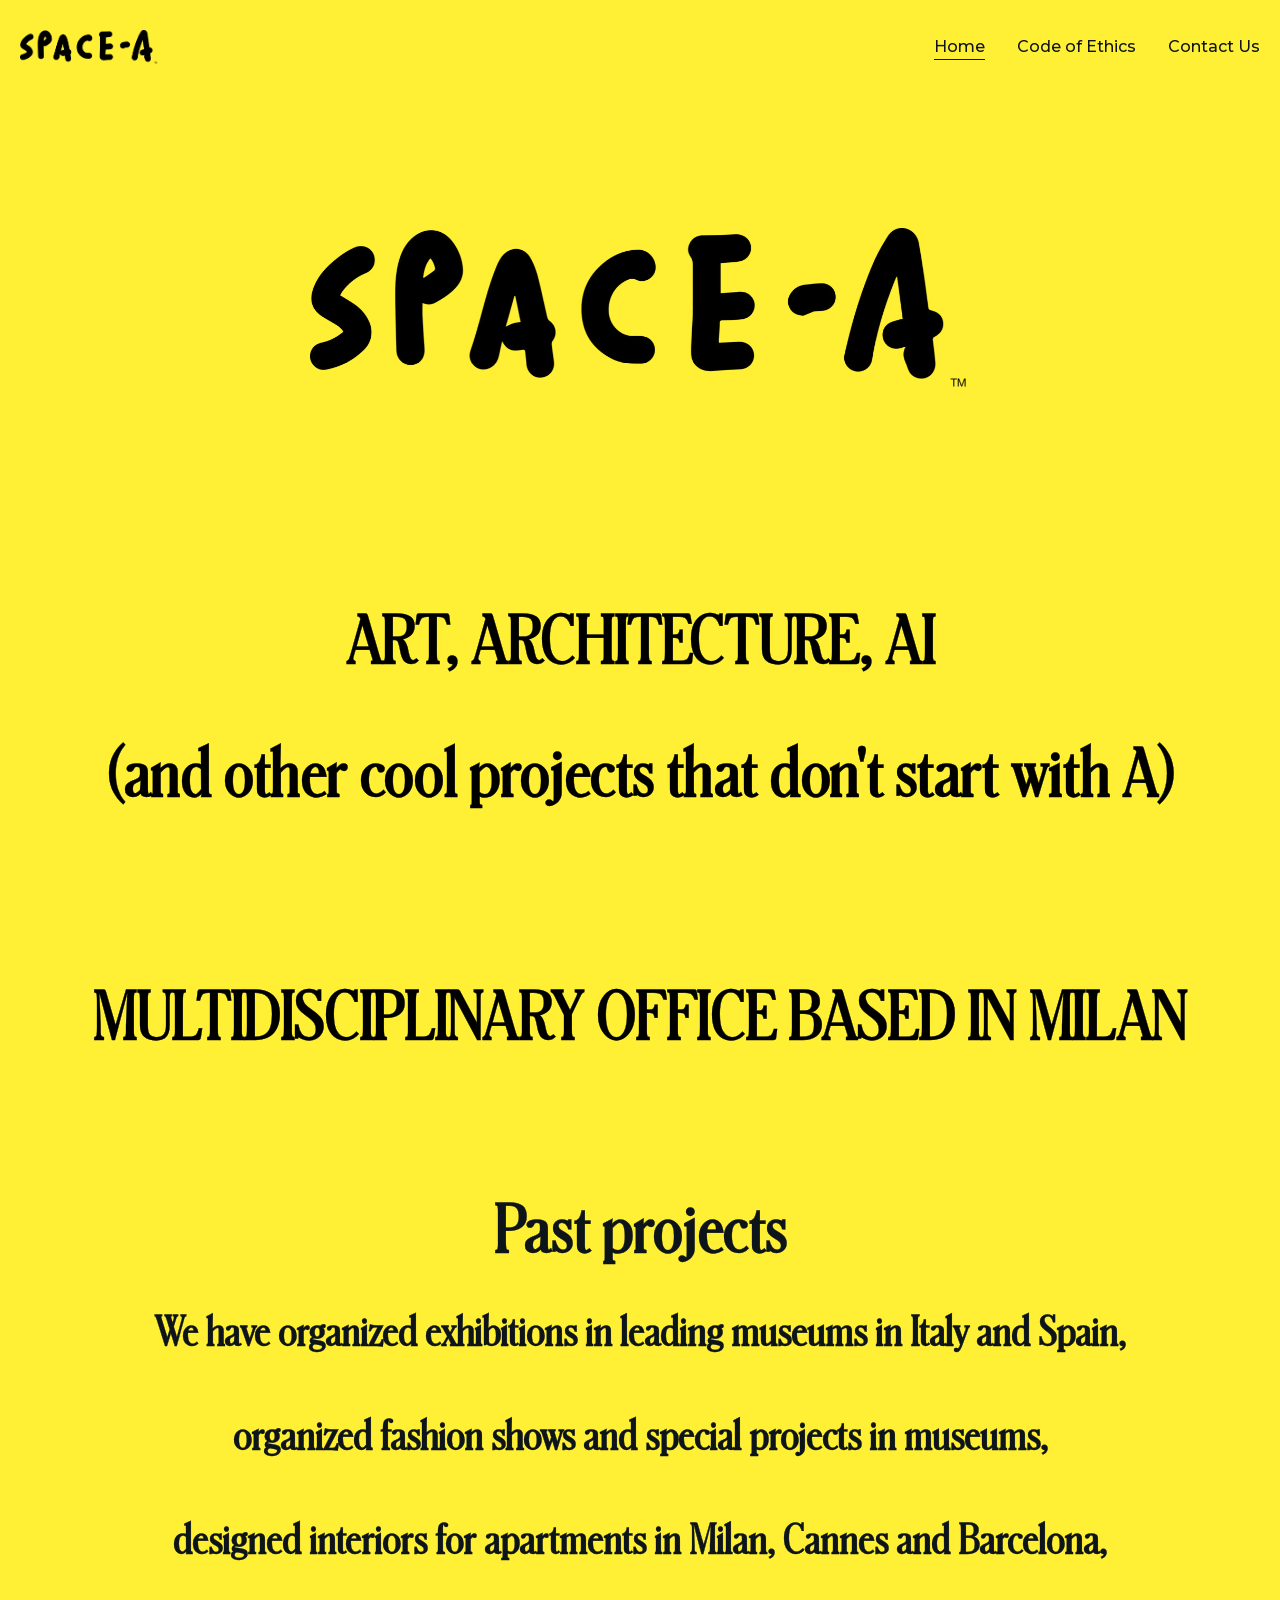
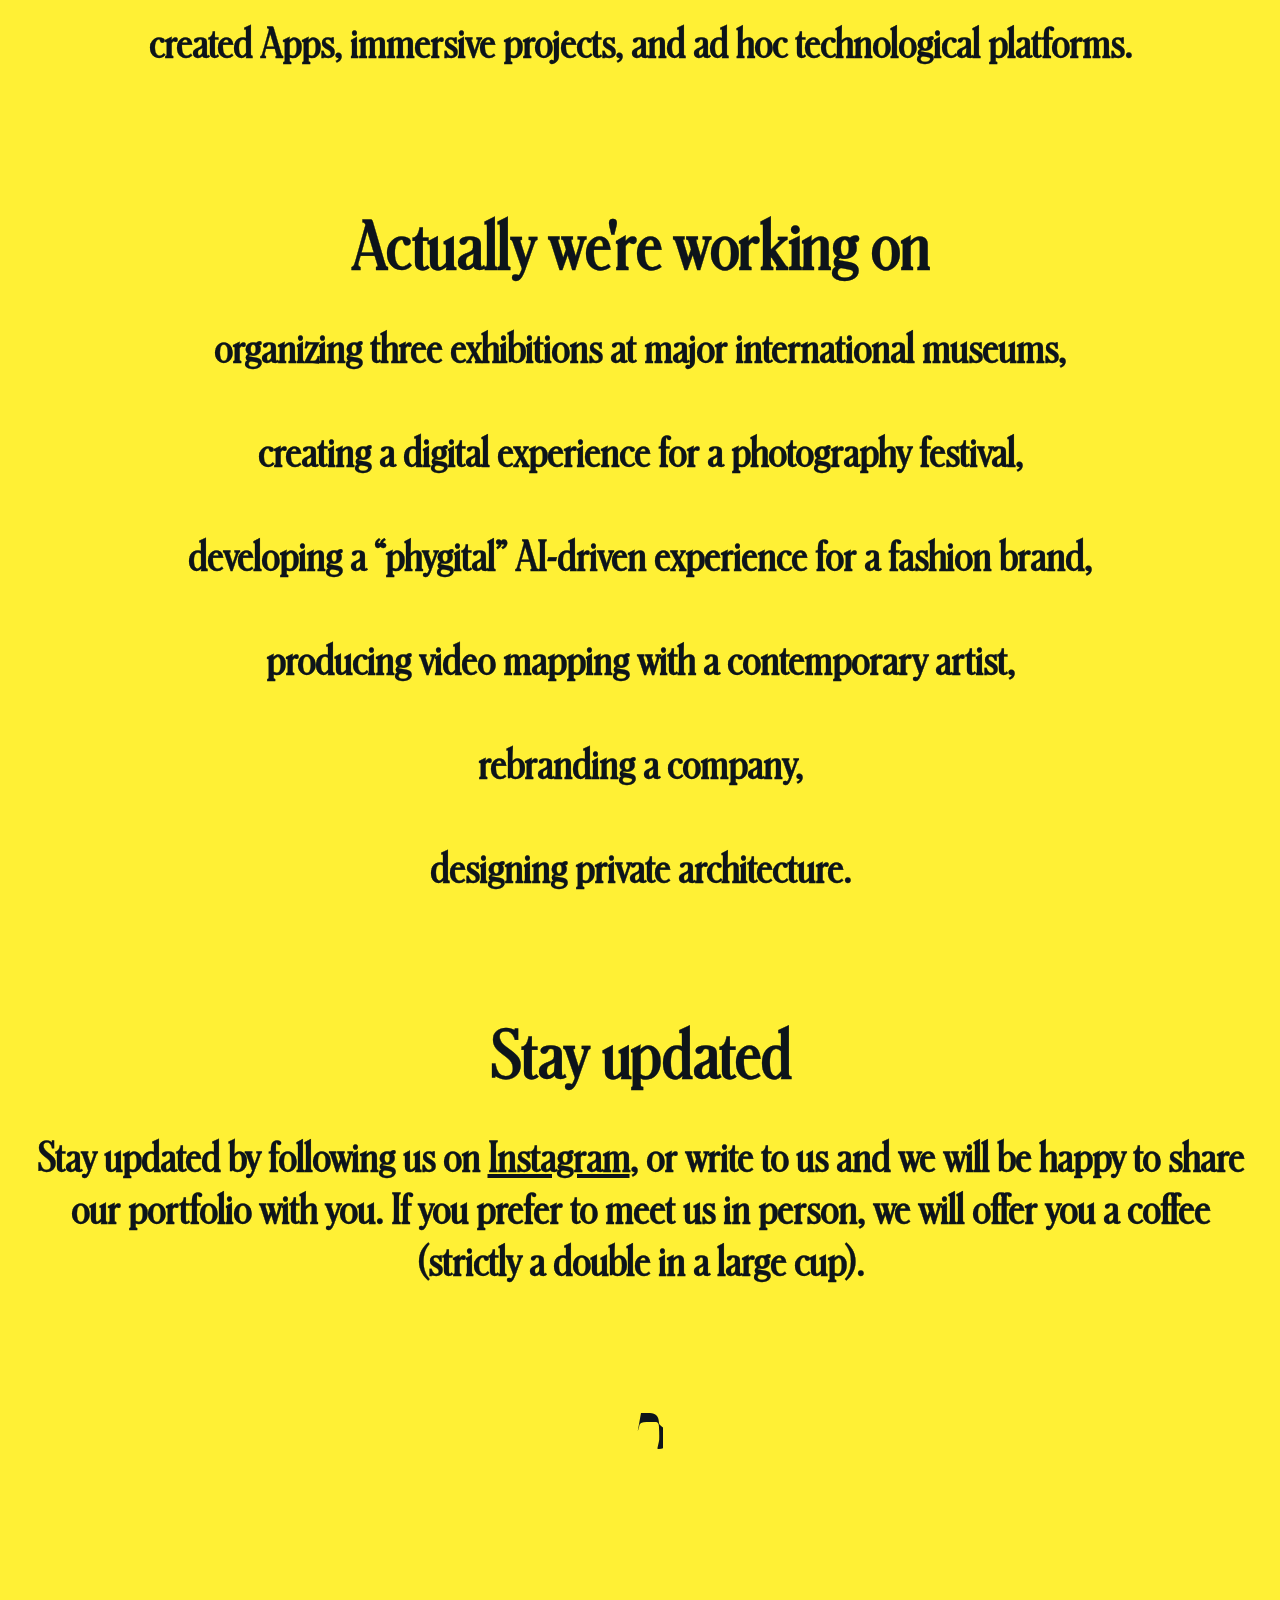
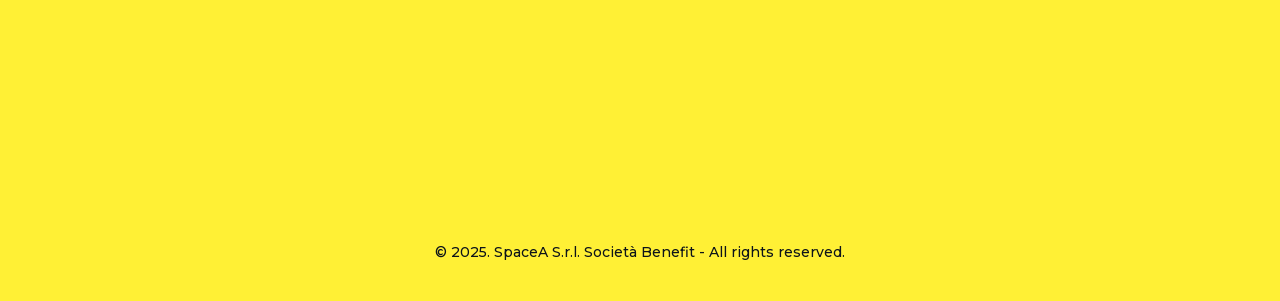
==== commit 3b4bf661: "CoE text size matches contact; remove servizi; centered footer; heavier weights - Code of Ethics blu" ====
--- a/index.html
+++ b/index.html
@@ -100,78 +100,6 @@
       </div>
     </section>
 
-    <!-- ================= Servizi ================= -->
-    <section class="page" data-route="servizi" data-title="Servizi di design e architettura innovativa per aziende | SpaceA">
-      <div class="container section">
-        <h1 class="page-title reveal">Servizi Creativi Innovativi</h1>
-        <p class="page-intro reveal">
-          Offriamo soluzioni multidisciplinari per arte, architettura, design
-          e tecnologie all'avanguardia.
-        </p>
-
-        <div class="cards">
-          <article class="card reveal">
-            <span class="card-num">01</span>
-            <h2>Progettazione Architettonica</h2>
-            <p>Creiamo spazi unici e funzionali, combinando estetica
-               e innovazione tecnologica.</p>
-          </article>
-          <article class="card reveal">
-            <span class="card-num">02</span>
-            <h2>Design e Innovazione</h2>
-            <p>Sviluppiamo progetti di design che integrano nuove tecnologie
-               e tendenze contemporanee.</p>
-          </article>
-          <article class="card reveal">
-            <span class="card-num">03</span>
-            <h2>Arte e Cultura</h2>
-            <p>Collaboriamo con artisti e professionisti per progetti creativi
-               e multidisciplinari di alta qualità.</p>
-          </article>
-        </div>
-
-        <form class="newsletter reveal" action="#" method="get" aria-label="Richiesta">
-          <input type="email" name="email" placeholder="Inserisci la tua email" required>
-          <button class="btn" type="submit">Invia la tua richiesta</button>
-        </form>
-      </div>
-
-      <div class="container section">
-        <h2 class="reveal">Creatività e innovazione per il futuro</h2>
-        <p class="reveal">
-          Siamo uno studio multidisciplinare che unisce arte, architettura,
-          design e nuove tecnologie per creare soluzioni uniche e
-          all'avanguardia per i nostri clienti.
-        </p>
-
-        <div class="stats">
-          <div class="stat reveal">
-            <span class="stat-num">150+</span>
-            <span class="stat-label">Progetti realizzati con successo</span>
-          </div>
-          <div class="stat reveal">
-            <span class="stat-num">15</span>
-            <span class="stat-label">Clienti soddisfatti</span>
-          </div>
-        </div>
-
-        <p class="section-cta reveal">
-          <a class="btn" href="#/contact-us">Contattaci</a>
-        </p>
-      </div>
-
-      <div class="container section">
-        <figure class="testimonial reveal">
-          <p class="stars" aria-label="5 stelle">★★★★★</p>
-          <blockquote>
-            &ldquo;Spacea ha trasformato le mie idee in realtà, unendo arte e
-            tecnologia in modo straordinario.&rdquo;
-          </blockquote>
-          <figcaption>Giovanni Rossi</figcaption>
-        </figure>
-      </div>
-    </section>
-
     <!-- ================= Progetti / Privacy ================= -->
     <section class="page" data-route="progetti" data-title="Progetti innovativi in arte, architettura e design | SpaceA">
       <div class="container section prose">
--- a/style.css
+++ b/style.css
@@ -2161,7 +2161,7 @@
   color: var(--ink);
   font-family: var(--font-ui);
   font-size: 16px;
-  font-weight: 400;
+  font-weight: 500;           /* heavier overall, as requested */
   line-height: 1.5;
   -webkit-font-smoothing: antialiased;
   min-height: 100vh;
@@ -2182,6 +2182,7 @@
 h3 {
   font-family: var(--font-display);
   font-weight: 700;   /* synthesized from the Light cut, as on the live site */
+  -webkit-text-stroke: 0.3px currentColor;   /* slightly heavier display ink */
   line-height: 1.3;
   margin: 0 0 0.6em;
   letter-spacing: 0.01em;
@@ -2309,140 +2310,6 @@
   font-size: 64px;
 }
 
-/* ----- Service cards (servizi) ------------------------------------------- */
-
-.page-title {
-  font-size: 64px;            /* live site h1 size */
-  text-align: center;
-}
-
-.page-intro {
-  max-width: 640px;
-  margin: 0 auto 56px;
-  text-align: center;
-  font-family: var(--font-display);
-  font-weight: 700;
-  font-size: 24px;
-  line-height: 1.4;
-}
-
-.newsletter {
-  display: flex;
-  gap: 12px;
-  justify-content: center;
-  flex-wrap: wrap;
-  margin: 8px 0 0;
-}
-
-.newsletter input {
-  font: inherit;
-  color: var(--ink);
-  background: var(--yellow);
-  border: 1px solid var(--black);
-  border-radius: var(--radius-pill);
-  padding: 14px 22px;
-  min-width: min(320px, 100%);
-  transition: background-color 0.2s ease;
-}
-
-.newsletter input:focus {
-  outline: none;
-  background: var(--white);
-}
-
-.stats {
-  display: flex;
-  justify-content: center;
-  gap: 72px;
-  flex-wrap: wrap;
-  margin: 40px 0 8px;
-}
-
-.stat {
-  text-align: center;
-}
-
-.stat-num {
-  display: block;
-  font-family: var(--font-display);
-  font-weight: 700;
-  font-size: clamp(3rem, 7vw, 5rem);
-  line-height: 1;
-}
-
-.stat-label {
-  display: block;
-  margin-top: 8px;
-  font-size: 15px;
-}
-
-.testimonial {
-  margin: 0 auto;
-  max-width: 620px;
-  text-align: center;
-}
-
-.testimonial .stars {
-  font-size: 22px;
-  letter-spacing: 0.2em;
-  margin-bottom: 10px;
-}
-
-.testimonial blockquote {
-  margin: 0 0 14px;
-  font-family: var(--font-display);
-  font-weight: 700;
-  font-size: 30px;
-  line-height: 1.3;
-}
-
-.testimonial figcaption {
-  font-size: 15px;
-  font-weight: 500;
-}
-
-.cards {
-  display: grid;
-  grid-template-columns: repeat(3, 1fr);
-  gap: 24px;
-}
-
-.card {
-  border: 1.5px solid var(--black);
-  border-radius: 20px;
-  padding: 28px 24px 24px;
-  background: transparent;
-  transition: background-color 0.25s ease, transform 0.25s var(--ease-slide);
-}
-
-.card:hover {
-  background: rgba(255, 255, 255, 0.5);
-  transform: translateY(-4px);
-}
-
-.card .card-num {
-  font-family: var(--font-ui);
-  font-size: 13px;
-  font-weight: 600;
-  letter-spacing: 0.14em;
-  text-transform: uppercase;
-  display: block;
-  margin-bottom: 14px;
-}
-
-.card h2 {
-  font-size: clamp(1.4rem, 2.4vw, 1.9rem);
-  margin-bottom: 0.4em;
-}
-
-.card p {
-  margin: 0;
-  font-family: var(--font-display);
-  font-weight: 700;
-  font-size: 22px;
-  line-height: 1.4;
-}
-
 /* ----- Home text blocks (Past projects / working on / Stay updated) ------ */
 /* Sizes and block heights from the live site */
 
@@ -2472,8 +2339,9 @@
 }
 
 .home-block p {
-  font-family: var(--font-display);   /* live renders its copy in Schnyder */
+  font-family: var(--font-display);
   font-weight: 700;
+  -webkit-text-stroke: 0.3px currentColor;
   font-size: 40px;            /* live: 40px desktop / 30px mobile */
   line-height: 1.3;
   margin: 0;
@@ -2504,11 +2372,6 @@
   opacity: 0.8;
 }
 
-.section-cta {
-  text-align: center;
-  margin-top: 56px;
-}
-
 /* ----- Buttons ------------------------------------------------------------- */
 
 .btn {
@@ -2517,7 +2380,7 @@
   color: var(--white);
   font-family: var(--font-ui);
   font-size: 16px;
-  font-weight: 400;
+  font-weight: 500;
   line-height: normal;
   text-decoration: none;
   border: 1px solid var(--ink);
@@ -2539,6 +2402,7 @@
   max-width: 760px;
   margin-inline: auto;
   font-size: 16px;
+  font-weight: 500;
   line-height: 1.65;
 }
 
@@ -2577,6 +2441,7 @@
 }
 
 .contact-head h1 {
+  -webkit-text-stroke: 0.3px currentColor;
   font-size: 40px;            /* live contact h1: 40px desktop / 30px mobile */
   line-height: 1.3;
 }
@@ -2633,6 +2498,7 @@
   text-align: center;
   font-family: var(--font-display);
   font-weight: 700;
+  -webkit-text-stroke: 0.3px currentColor;
   font-size: 24px;            /* live contact address: 24px desktop / 16px mobile */
   line-height: 1.5;
 }
@@ -2648,11 +2514,12 @@
 }
 
 .coe p {
-  max-width: 620px;
+  max-width: 860px;
   margin: 0 auto 36px;
   font-family: var(--font-display);
   font-weight: 700;
-  font-size: 30px;
+  -webkit-text-stroke: 0.3px currentColor;
+  font-size: 40px;            /* same as the contact section headings */
   line-height: 1.3;
 }
 
@@ -2687,7 +2554,8 @@
 
 .site-footer .container {
   display: flex;
-  justify-content: flex-end;  /* live: copyright sits right-aligned */
+  justify-content: center;
+  text-align: center;
 }
 
 .site-footer p {
@@ -2766,11 +2634,8 @@
     font-size: 30px;          /* live mobile paragraph */
   }
 
-  .page-title {
-    font-size: 40px;          /* live mobile h1 */
-  }
-
   .contact-head h1 {
+  -webkit-text-stroke: 0.3px currentColor;
     font-size: 30px;          /* live mobile contact h1 */
   }
 
@@ -2780,10 +2645,6 @@
 
   .social-icon {
     margin-top: 56px;
-  }
-
-  .cards {
-    grid-template-columns: 1fr;
   }
 
   .contact-form {
--- a/style.css
+++ b/style.css
@@ -2161,7 +2161,7 @@
   color: var(--ink);
   font-family: var(--font-ui);
   font-size: 16px;
-  font-weight: 400;
+  font-weight: 500;           /* heavier overall, as requested */
   line-height: 1.5;
   -webkit-font-smoothing: antialiased;
   min-height: 100vh;
@@ -2182,6 +2182,7 @@
 h3 {
   font-family: var(--font-display);
   font-weight: 700;   /* synthesized from the Light cut, as on the live site */
+  -webkit-text-stroke: 0.3px currentColor;   /* slightly heavier display ink */
   line-height: 1.3;
   margin: 0 0 0.6em;
   letter-spacing: 0.01em;
@@ -2309,140 +2310,6 @@
   font-size: 64px;
 }
 
-/* ----- Service cards (servizi) ------------------------------------------- */
-
-.page-title {
-  font-size: 64px;            /* live site h1 size */
-  text-align: center;
-}
-
-.page-intro {
-  max-width: 640px;
-  margin: 0 auto 56px;
-  text-align: center;
-  font-family: var(--font-display);
-  font-weight: 700;
-  font-size: 24px;
-  line-height: 1.4;
-}
-
-.newsletter {
-  display: flex;
-  gap: 12px;
-  justify-content: center;
-  flex-wrap: wrap;
-  margin: 8px 0 0;
-}
-
-.newsletter input {
-  font: inherit;
-  color: var(--ink);
-  background: var(--yellow);
-  border: 1px solid var(--black);
-  border-radius: var(--radius-pill);
-  padding: 14px 22px;
-  min-width: min(320px, 100%);
-  transition: background-color 0.2s ease;
-}
-
-.newsletter input:focus {
-  outline: none;
-  background: var(--white);
-}
-
-.stats {
-  display: flex;
-  justify-content: center;
-  gap: 72px;
-  flex-wrap: wrap;
-  margin: 40px 0 8px;
-}
-
-.stat {
-  text-align: center;
-}
-
-.stat-num {
-  display: block;
-  font-family: var(--font-display);
-  font-weight: 700;
-  font-size: clamp(3rem, 7vw, 5rem);
-  line-height: 1;
-}
-
-.stat-label {
-  display: block;
-  margin-top: 8px;
-  font-size: 15px;
-}
-
-.testimonial {
-  margin: 0 auto;
-  max-width: 620px;
-  text-align: center;
-}
-
-.testimonial .stars {
-  font-size: 22px;
-  letter-spacing: 0.2em;
-  margin-bottom: 10px;
-}
-
-.testimonial blockquote {
-  margin: 0 0 14px;
-  font-family: var(--font-display);
-  font-weight: 700;
-  font-size: 30px;
-  line-height: 1.3;
-}
-
-.testimonial figcaption {
-  font-size: 15px;
-  font-weight: 500;
-}
-
-.cards {
-  display: grid;
-  grid-template-columns: repeat(3, 1fr);
-  gap: 24px;
-}
-
-.card {
-  border: 1.5px solid var(--black);
-  border-radius: 20px;
-  padding: 28px 24px 24px;
-  background: transparent;
-  transition: background-color 0.25s ease, transform 0.25s var(--ease-slide);
-}
-
-.card:hover {
-  background: rgba(255, 255, 255, 0.5);
-  transform: translateY(-4px);
-}
-
-.card .card-num {
-  font-family: var(--font-ui);
-  font-size: 13px;
-  font-weight: 600;
-  letter-spacing: 0.14em;
-  text-transform: uppercase;
-  display: block;
-  margin-bottom: 14px;
-}
-
-.card h2 {
-  font-size: clamp(1.4rem, 2.4vw, 1.9rem);
-  margin-bottom: 0.4em;
-}
-
-.card p {
-  margin: 0;
-  font-family: var(--font-display);
-  font-weight: 700;
-  font-size: 22px;
-  line-height: 1.4;
-}
-
 /* ----- Home text blocks (Past projects / working on / Stay updated) ------ */
 /* Sizes and block heights from the live site */
 
@@ -2472,8 +2339,9 @@
 }
 
 .home-block p {
-  font-family: var(--font-display);   /* live renders its copy in Schnyder */
+  font-family: var(--font-display);
   font-weight: 700;
+  -webkit-text-stroke: 0.3px currentColor;
   font-size: 40px;            /* live: 40px desktop / 30px mobile */
   line-height: 1.3;
   margin: 0;
@@ -2504,11 +2372,6 @@
   opacity: 0.8;
 }
 
-.section-cta {
-  text-align: center;
-  margin-top: 56px;
-}
-
 /* ----- Buttons ------------------------------------------------------------- */
 
 .btn {
@@ -2517,7 +2380,7 @@
   color: var(--white);
   font-family: var(--font-ui);
   font-size: 16px;
-  font-weight: 400;
+  font-weight: 500;
   line-height: normal;
   text-decoration: none;
   border: 1px solid var(--ink);
@@ -2539,6 +2402,7 @@
   max-width: 760px;
   margin-inline: auto;
   font-size: 16px;
+  font-weight: 500;
   line-height: 1.65;
 }
 
@@ -2577,6 +2441,7 @@
 }
 
 .contact-head h1 {
+  -webkit-text-stroke: 0.3px currentColor;
   font-size: 40px;            /* live contact h1: 40px desktop / 30px mobile */
   line-height: 1.3;
 }
@@ -2633,6 +2498,7 @@
   text-align: center;
   font-family: var(--font-display);
   font-weight: 700;
+  -webkit-text-stroke: 0.3px currentColor;
   font-size: 24px;            /* live contact address: 24px desktop / 16px mobile */
   line-height: 1.5;
 }
@@ -2648,11 +2514,12 @@
 }
 
 .coe p {
-  max-width: 620px;
+  max-width: 860px;
   margin: 0 auto 36px;
   font-family: var(--font-display);
   font-weight: 700;
-  font-size: 30px;
+  -webkit-text-stroke: 0.3px currentColor;
+  font-size: 40px;            /* same as the contact section headings */
   line-height: 1.3;
 }
 
@@ -2687,7 +2554,8 @@
 
 .site-footer .container {
   display: flex;
-  justify-content: flex-end;  /* live: copyright sits right-aligned */
+  justify-content: center;
+  text-align: center;
 }
 
 .site-footer p {
@@ -2766,11 +2634,8 @@
     font-size: 30px;          /* live mobile paragraph */
   }
 
-  .page-title {
-    font-size: 40px;          /* live mobile h1 */
-  }
-
   .contact-head h1 {
+  -webkit-text-stroke: 0.3px currentColor;
     font-size: 30px;          /* live mobile contact h1 */
   }
 
@@ -2780,10 +2645,6 @@
 
   .social-icon {
     margin-top: 56px;
-  }
-
-  .cards {
-    grid-template-columns: 1fr;
   }
 
   .contact-form {
